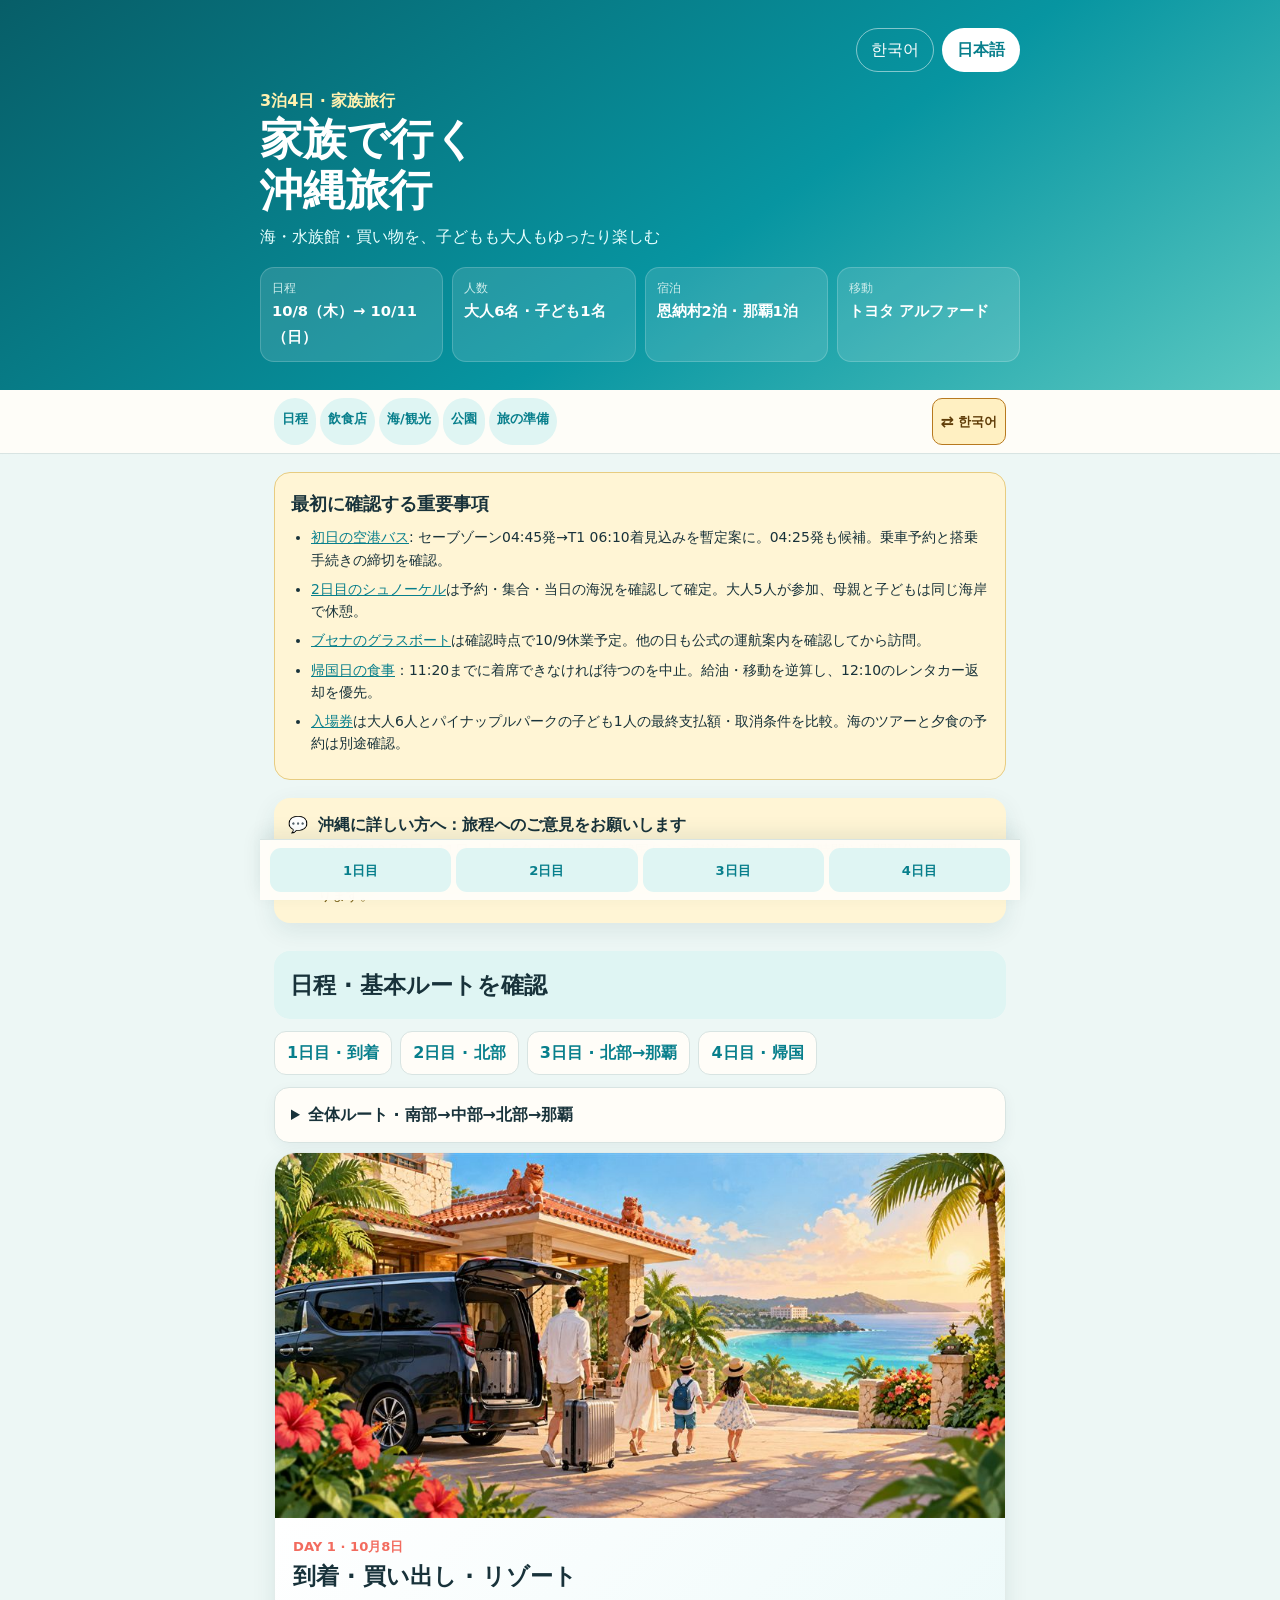
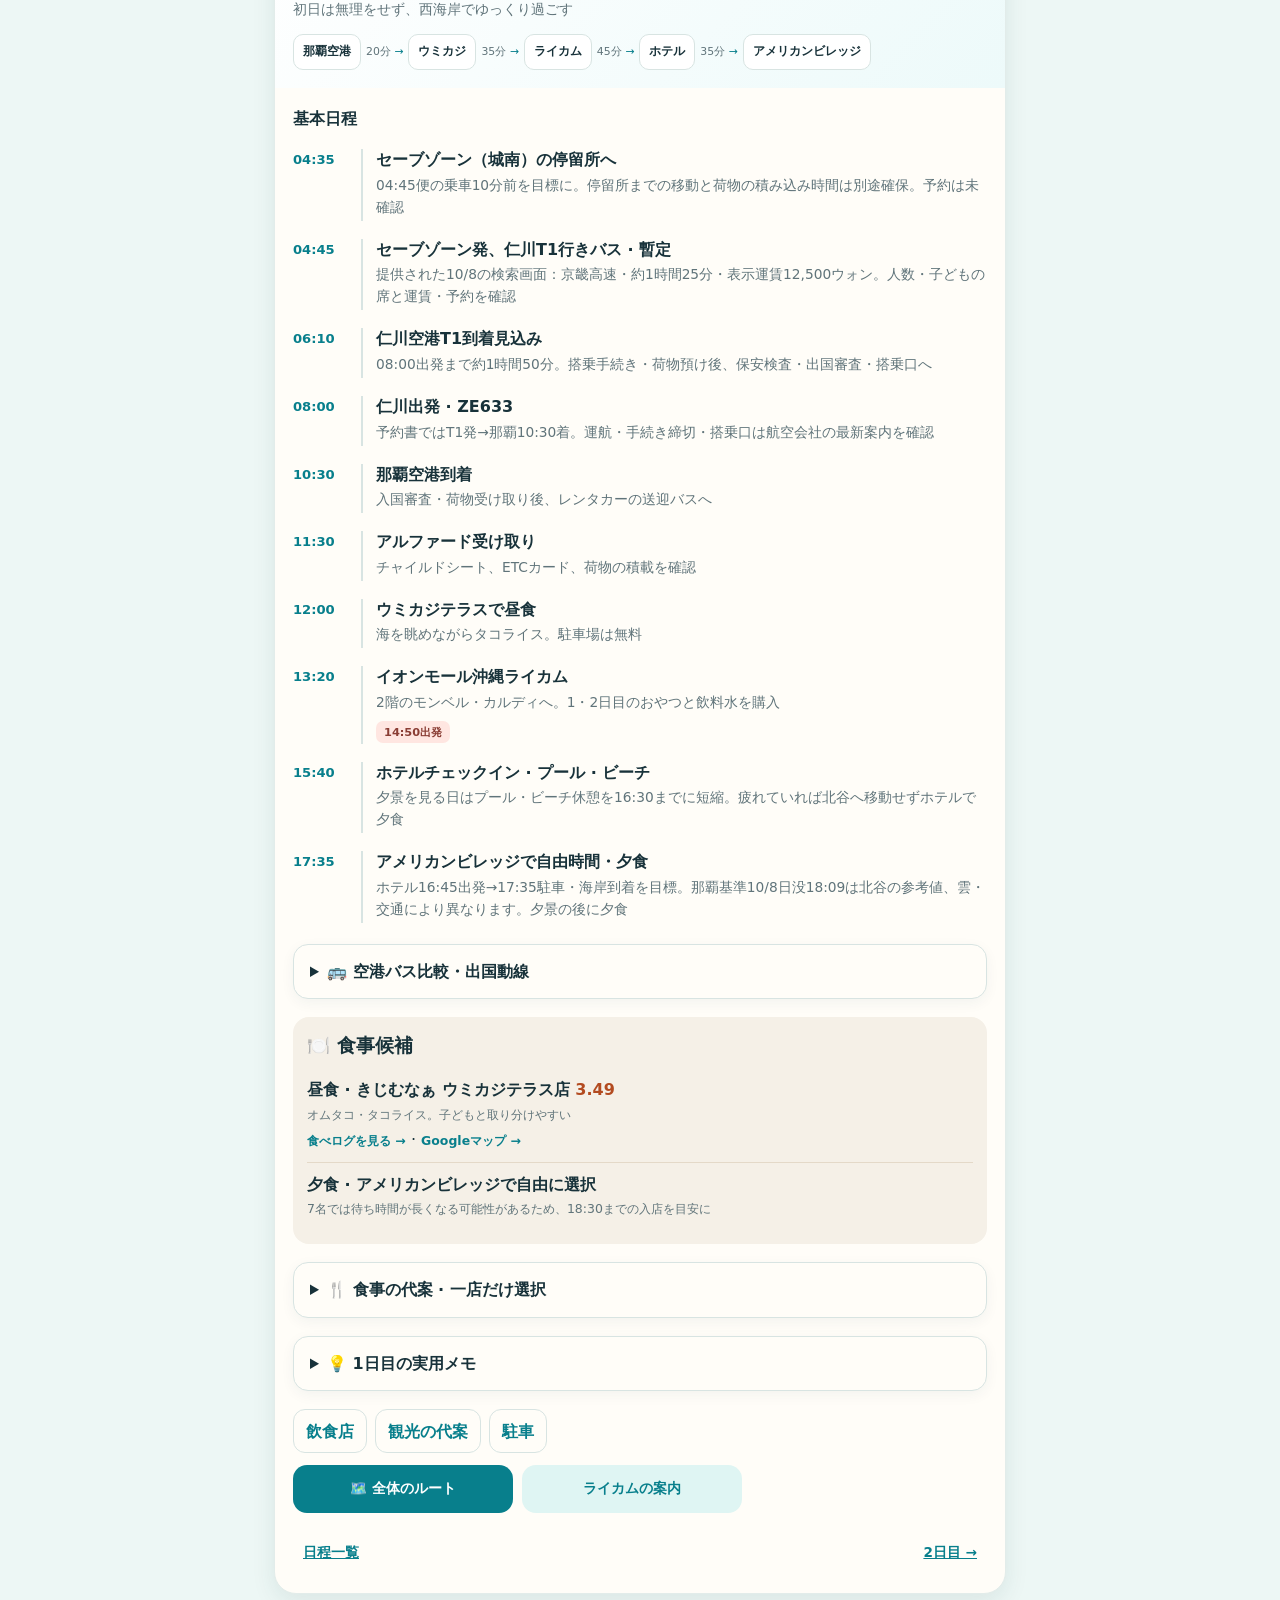
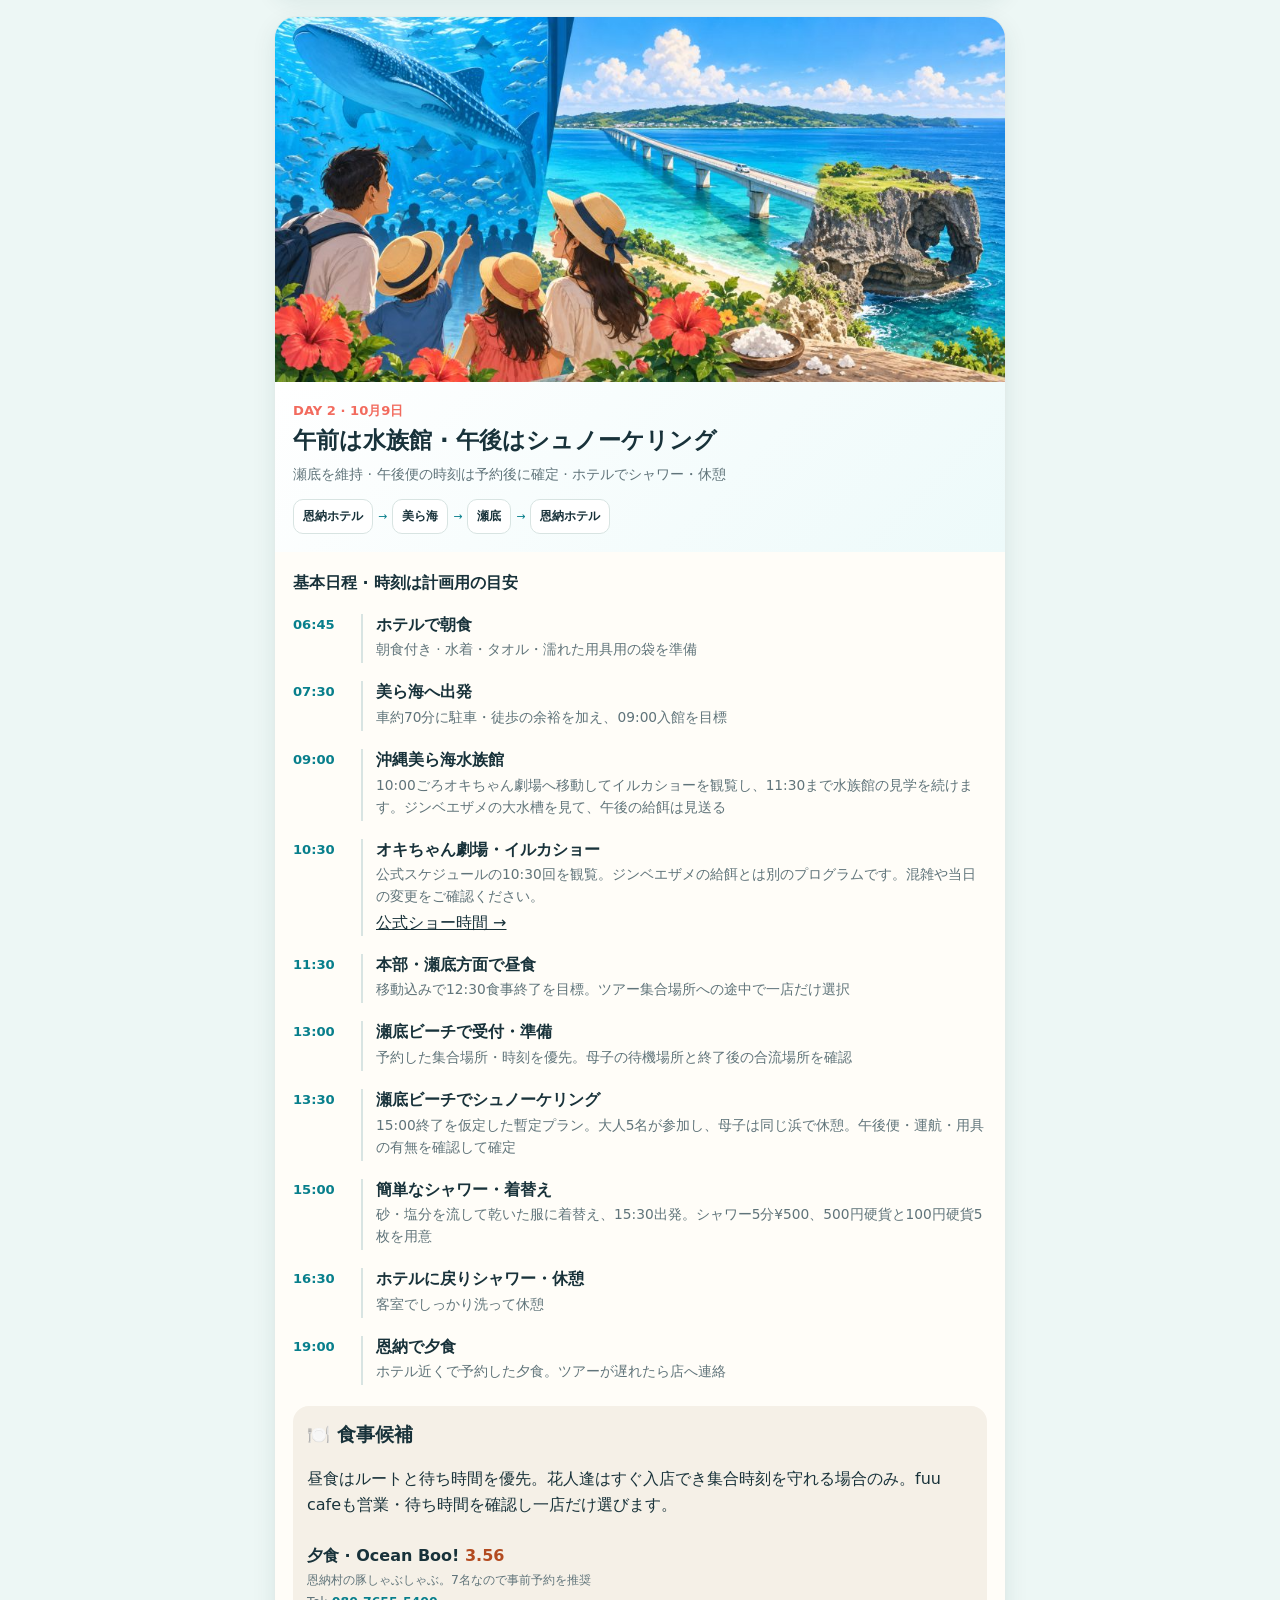
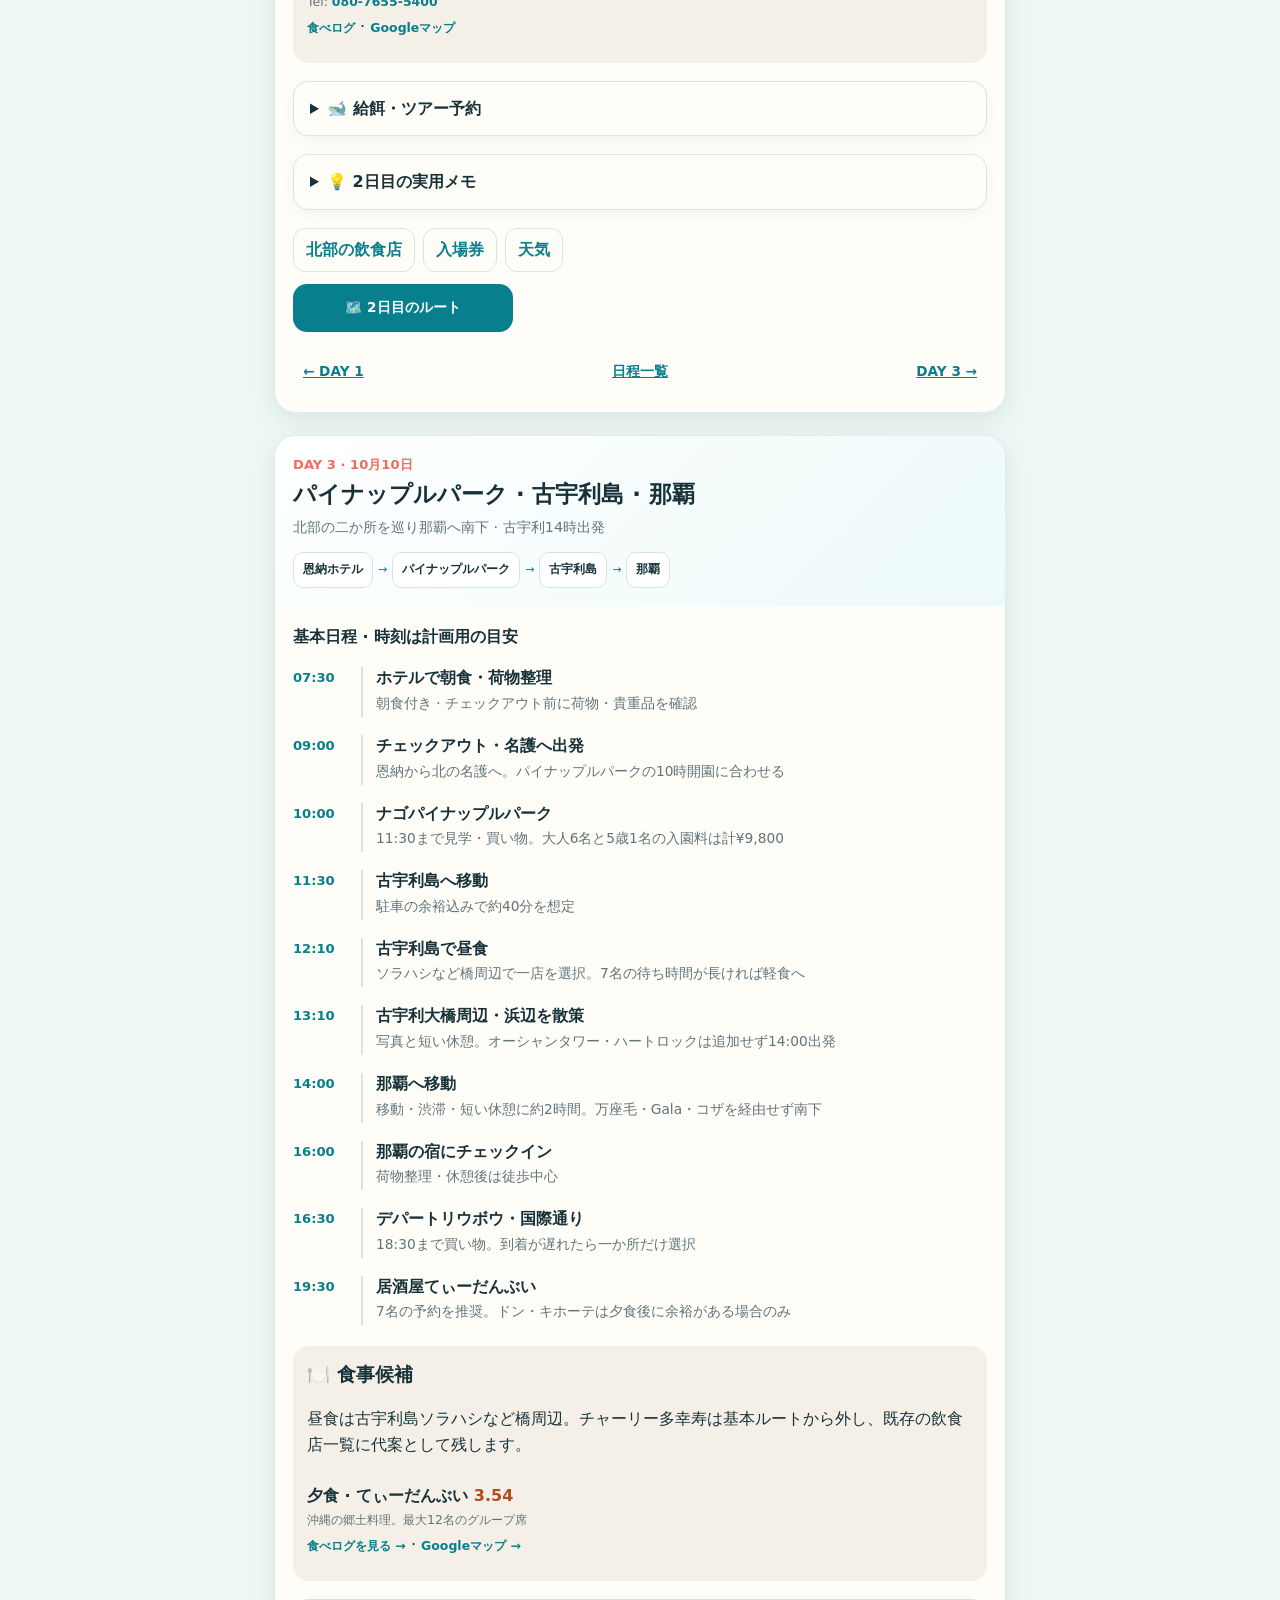
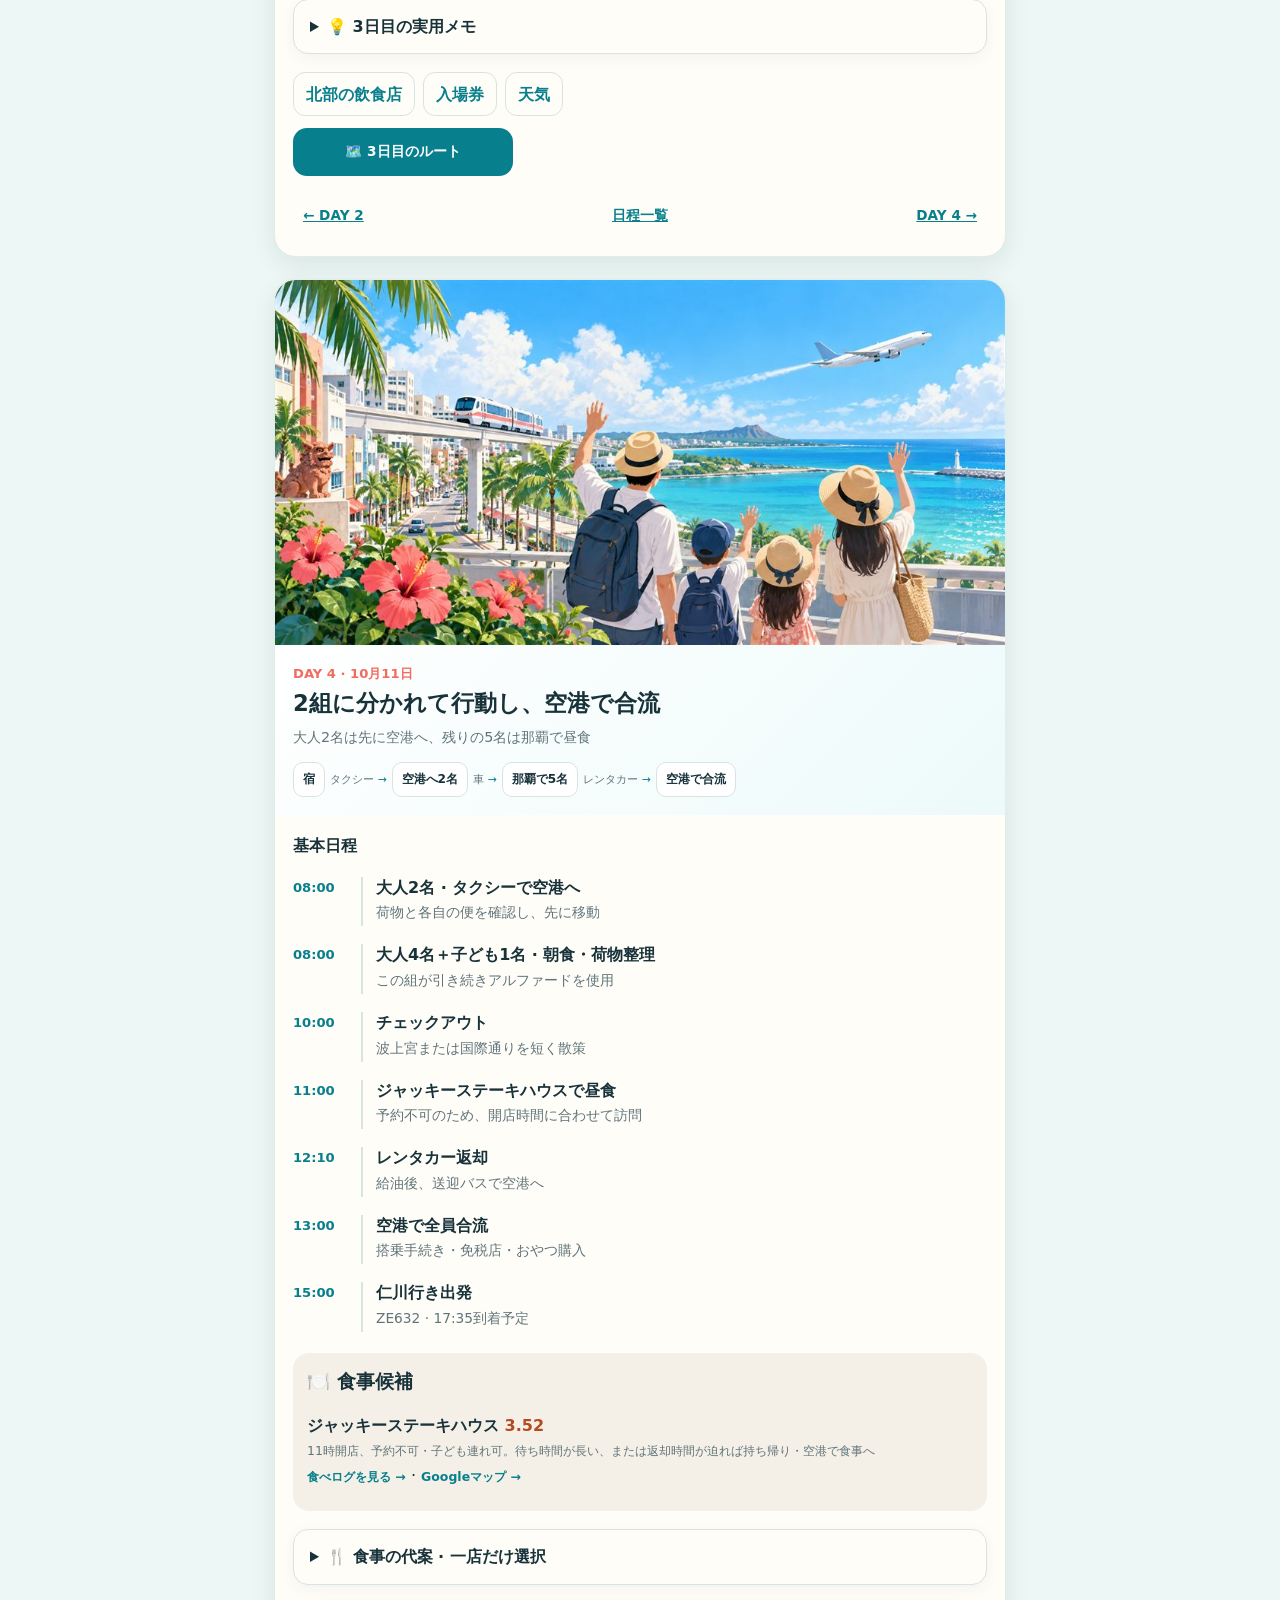
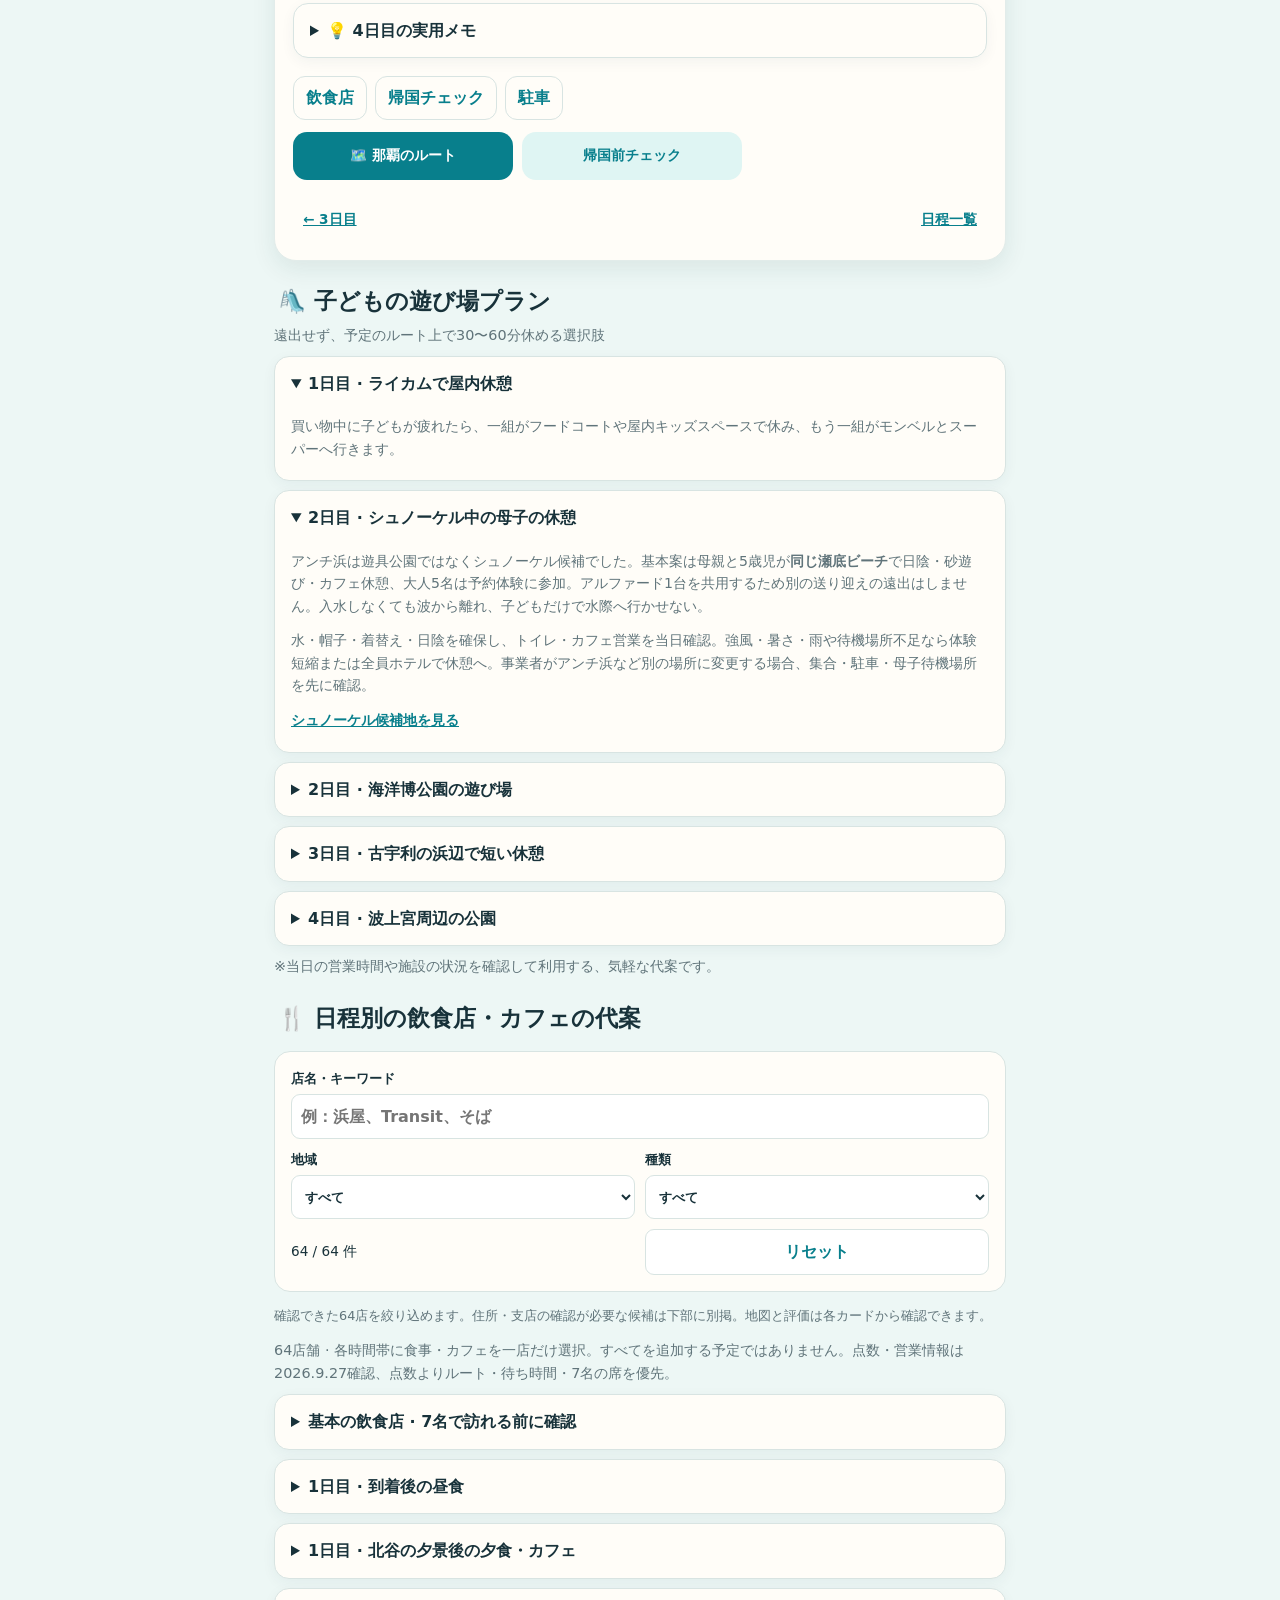
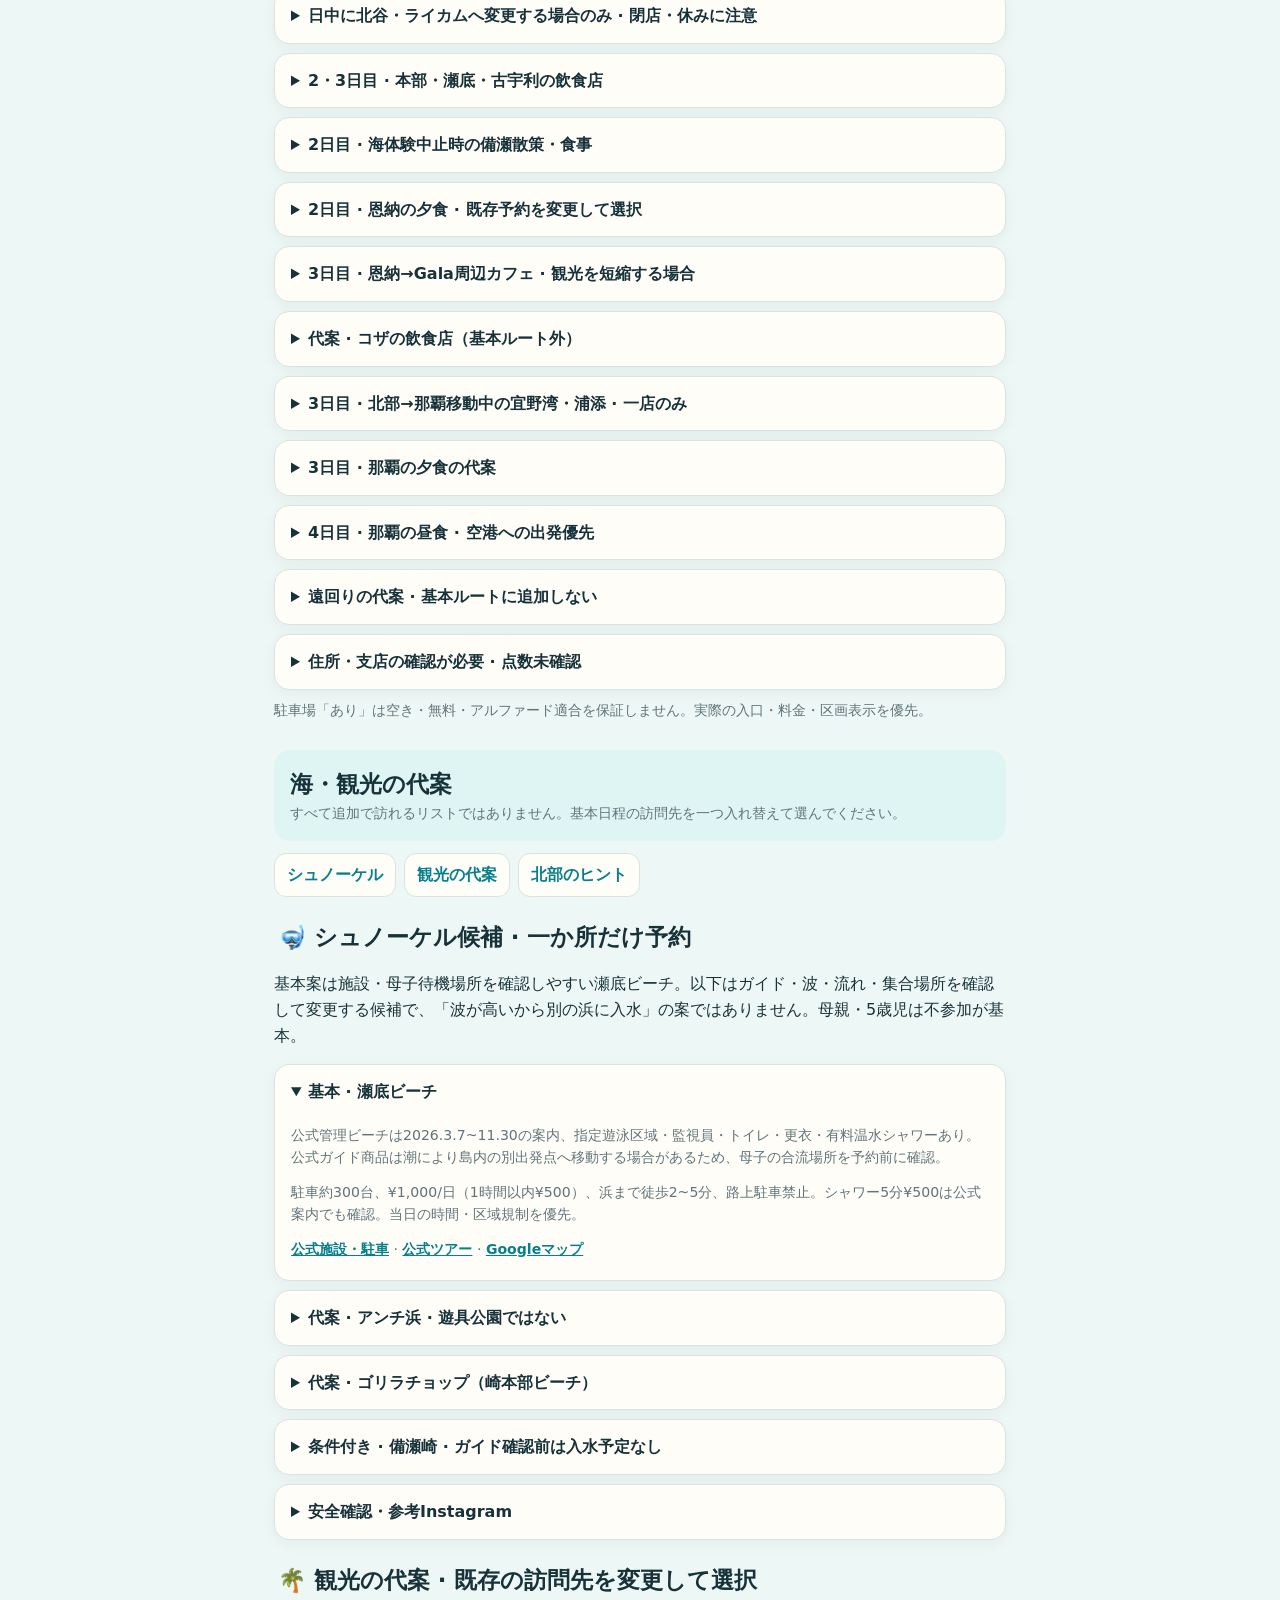
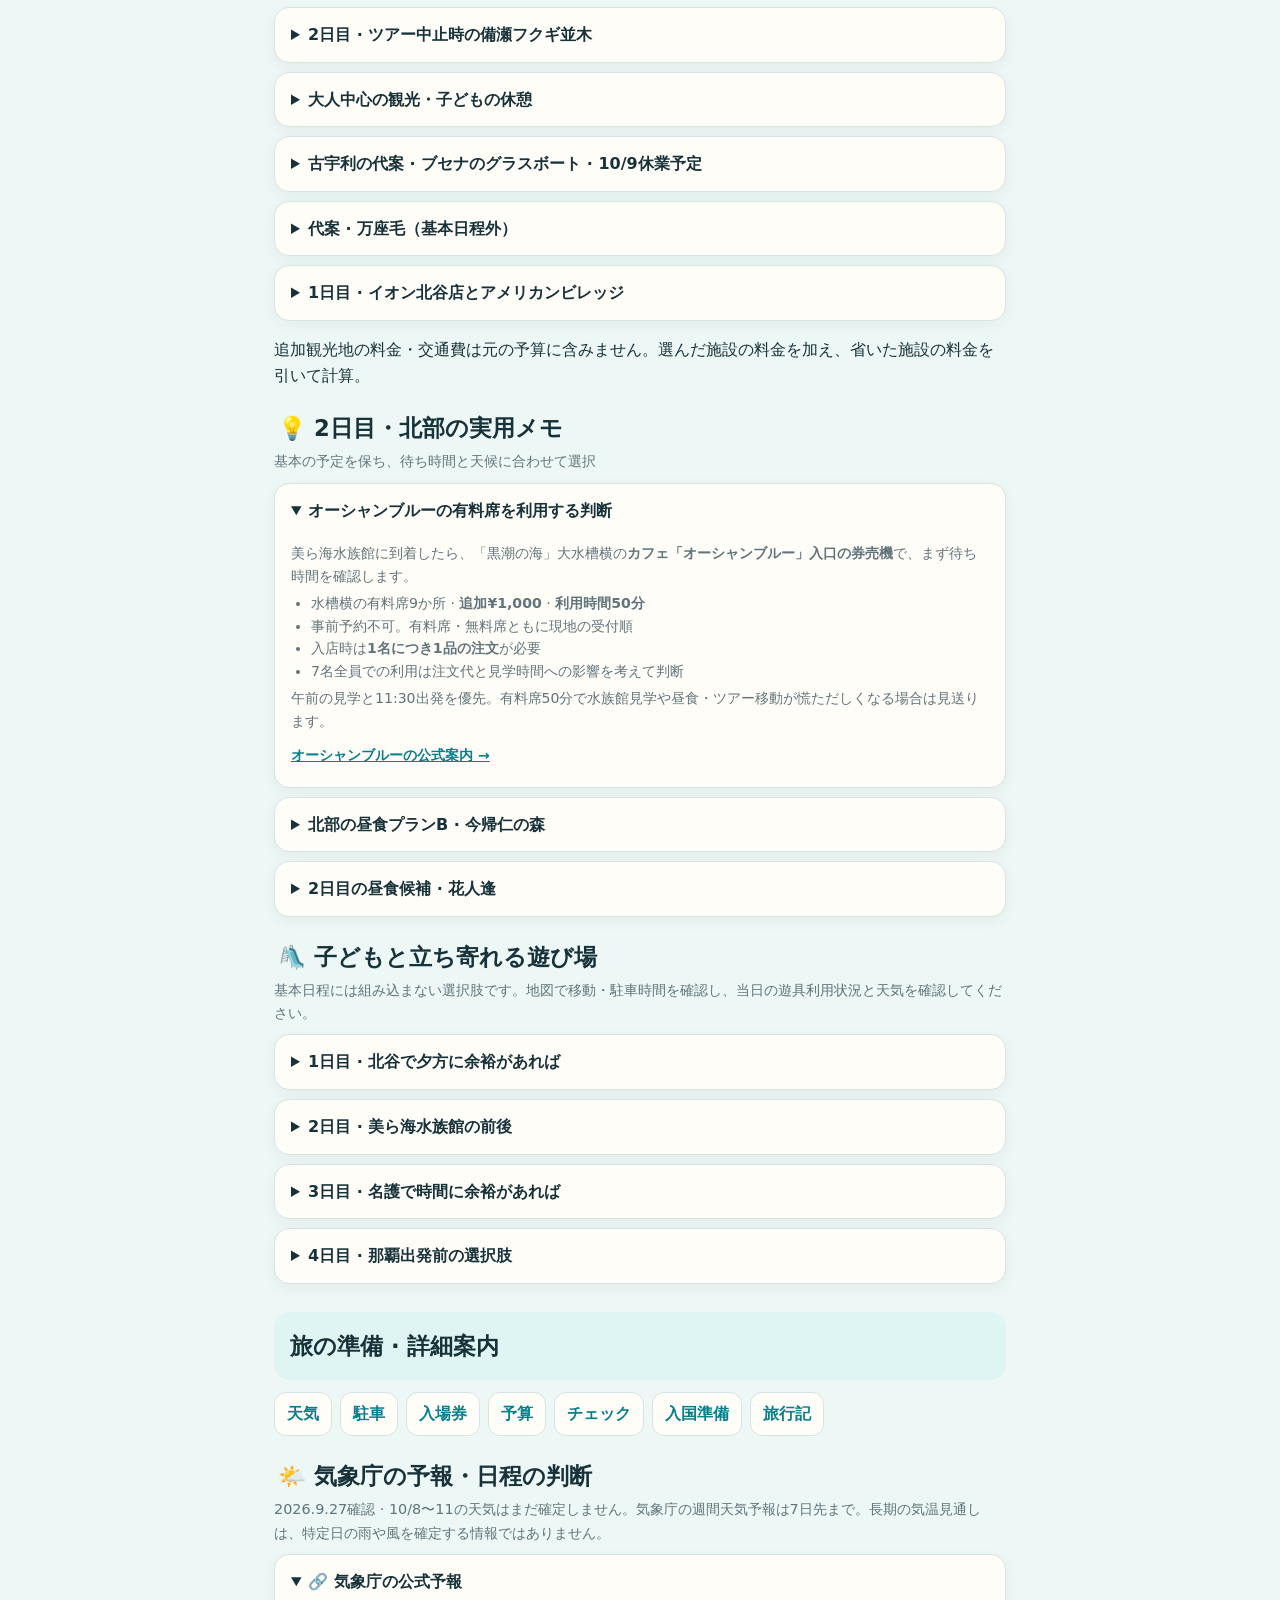
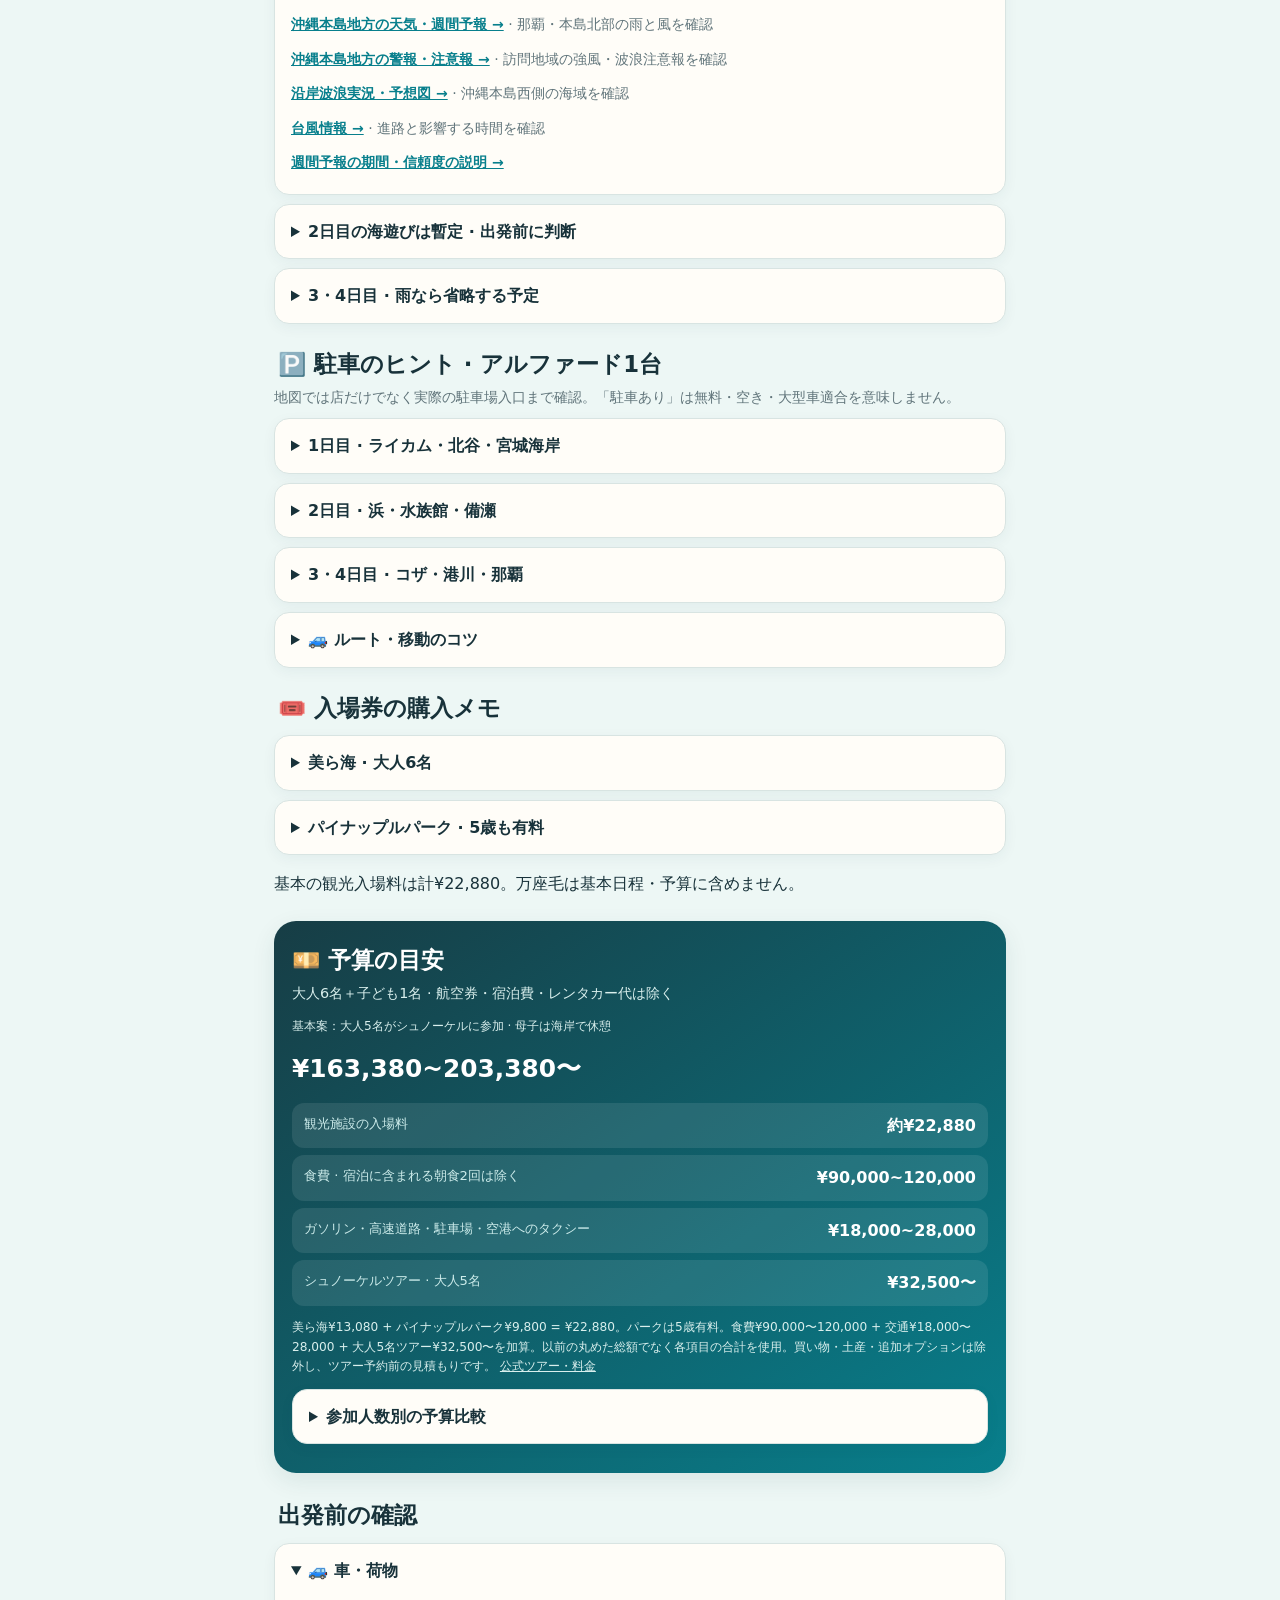
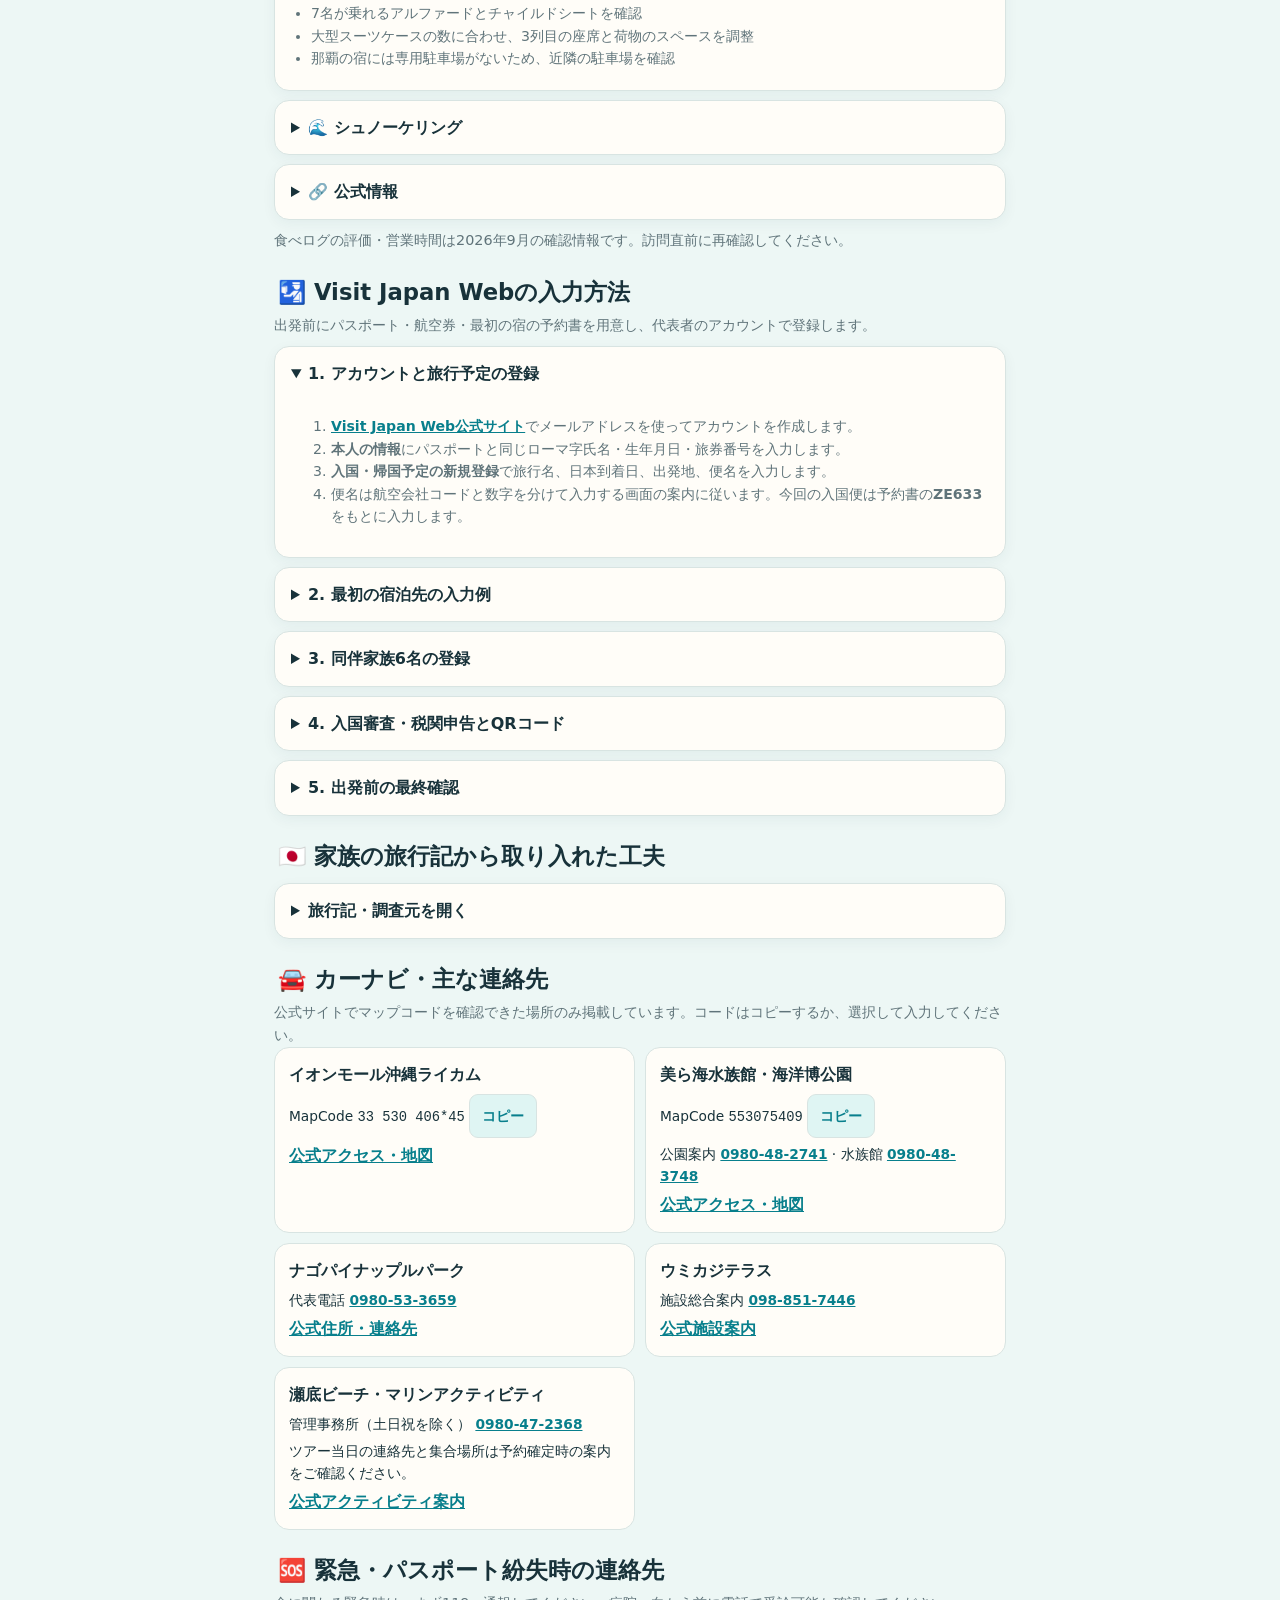
==== ja.html @ 3d1cc14b "feat: improve mobile Okinawa trip field guide" ====
<!doctype html>
<html lang="ja"><head><meta charset="utf-8"><meta name="viewport" content="width=device-width,initial-scale=1,viewport-fit=cover"><meta name="theme-color" content="#087f8c"><link rel="manifest" href="./site.webmanifest">
<title>家族で行く沖縄旅行</title>
<link rel="stylesheet" href="assets/trip.css"><link rel="alternate" hreflang="ko" href="./index.html"><link rel="alternate" hreflang="ja" href="./ja.html"></head><body>
<header class="hero"><div><nav class="language-switch" aria-label="表示言語"><a href="./index.html" lang="ko" hreflang="ko">한국어</a><a href="./ja.html" lang="ja" hreflang="ja" aria-current="page">日本語</a></nav><p class="eyebrow">3泊4日 · 家族旅行</p><h1>家族で行く<br>沖縄旅行</h1><p class="hero-copy">海・水族館・買い物を、子どもも大人もゆったり楽しむ</p><div class="facts"><div class="fact"><span>日程</span><strong>10/8（木）→ 10/11（日）</strong></div><div class="fact"><span>人数</span><strong>大人6名 · 子ども1名</strong></div><div class="fact"><span>宿泊</span><strong>恩納村2泊 · 那覇1泊</strong></div><div class="fact"><span>移動</span><strong>トヨタ アルファード</strong></div></div></div></header>
<nav class="day-nav" aria-label="メインメニュー"><a href="#itinerary">日程</a><a href="#food-options">飲食店</a><a href="#sea-options">海/観光</a><a href="#playgrounds">公園</a><a href="#travel-prep">旅の準備</a><a class="nav-language" href="./index.html" lang="ko" hreflang="ko" aria-label="韓国語に切り替え">한국어</a></nav><main><section class="key-checks" id="key-checks"><h2>最初に確認する重要事項</h2><ul><li><a href="#day1">初日の空港バス</a>: セーブゾーン04:45発→T1 06:10着見込みを暫定案に。04:25発も候補。乗車予約と搭乗手続きの締切を確認。</li><li><a href="#day2">2日目のシュノーケル</a>は予約・集合・当日の海況を確認して確定。大人5人が参加、母親と子どもは同じ海岸で休憩。</li><li><a href="#nearby-options">ブセナのグラスボート</a>は確認時点で10/9休業予定。他の日も公式の運航案内を確認してから訪問。</li><li><a href="#day4">帰国日の食事</a>：11:20までに着席できなければ待つのを中止。給油・移動を逆算し、12:10のレンタカー返却を優先。</li><li><a href="#ticket-tips">入場券</a>は大人6人とパイナップルパークの子ども1人の最終支払額・取消条件を比較。海のツアーと夕食の予約は別途確認。</li></ul></section><aside class="notice"><span>💬</span><div><b>沖縄に詳しい方へ：旅程へのご意見をお願いします</b><p>2026年10月8日〜11日、大人6名と5歳児1名の韓国からの家族旅行です。移動時間や時間配分に無理がないか、7名・子ども連れで利用しやすい飲食店か、見落としている点がないか、ご意見をいただけると助かります。</p></div></aside><div class="section-intro" id="itinerary"><h2>日程 · 基本ルートを確認</h2></div><nav class="jump-links" aria-label="関連する詳細案内"><a href="#day1">1日目 · 到着</a><a href="#day2">2日目 · 北部</a><a href="#day3">3日目 · 北部→那覇</a><a href="#day4">4日目 · 帰国</a></nav><details><summary>全体ルート · 南部→中部→北部→那覇</summary><div class="detail"><p>空港・ウミカジ（南部）→ライカム・北谷（中部）→恩納と北部観光→那覇の流れです。恩納も地域区分では北部に入ります。</p><p>1日目はホテルから北谷を往復し、2日目は美ら海・瀬底から恩納へ戻ります。3日目は名護・古宇利へ再び北上します。</p><p>恩納2泊と海の後の客室シャワー・休憩を優先したルートです。3日目は古宇利から万座毛・Gala・コザに寄らず那覇へ向かいます。移動時間は交通・駐車で変わります。</p></div></details><section class="day" id="day1"><img class="day-image" src="assets/day-1.jpg" alt="沖縄のリゾートに到着する家族旅行のイラスト" width="960" height="480" loading="lazy"><div class="day-head"><p class="day-kicker">DAY 1 · 10月8日</p><h2>到着 · 買い出し · リゾート</h2><p class="day-summary">初日は無理をせず、西海岸でゆっくり過ごす</p><div class="route"><span class="place">那覇空港</span><span class="drive">20分</span><span class="place">ウミカジ</span><span class="drive">35分</span><span class="place">ライカム</span><span class="drive">45分</span><span class="place">ホテル</span><span class="drive">35分</span><span class="place">アメリカンビレッジ</span></div></div><h3 class="timeline-heading">基本日程</h3><ol class="timeline"><li class="slot"><time class="time">04:35</time><div class="event"><strong>セーブゾーン（城南）の停留所へ</strong><p>04:45便の乗車10分前を目標に。停留所までの移動と荷物の積み込み時間は別途確保。予約は未確認</p></div></li><li class="slot"><time class="time">04:45</time><div class="event"><strong>セーブゾーン発、仁川T1行きバス · 暫定</strong><p>提供された10/8の検索画面：京畿高速・約1時間25分・表示運賃12,500ウォン。人数・子どもの席と運賃・予約を確認</p></div></li><li class="slot"><time class="time">06:10</time><div class="event"><strong>仁川空港T1到着見込み</strong><p>08:00出発まで約1時間50分。搭乗手続き・荷物預け後、保安検査・出国審査・搭乗口へ</p></div></li><li class="slot"><time class="time">08:00</time><div class="event"><strong>仁川出発 · ZE633</strong><p>予約書ではT1発→那覇10:30着。運航・手続き締切・搭乗口は航空会社の最新案内を確認</p></div></li>
<li class="slot"><time class="time">10:30</time><div class="event"><strong>那覇空港到着</strong><p>入国審査・荷物受け取り後、レンタカーの送迎バスへ</p></div></li><li class="slot"><time class="time">11:30</time><div class="event"><strong>アルファード受け取り</strong><p>チャイルドシート、ETCカード、荷物の積載を確認</p></div></li><li class="slot"><time class="time">12:00</time><div class="event"><strong>ウミカジテラスで昼食</strong><p>海を眺めながらタコライス。駐車場は無料</p></div></li><li class="slot"><time class="time">13:20</time><div class="event"><strong>イオンモール沖縄ライカム</strong><p>2階のモンベル・カルディへ。1・2日目のおやつと飲料水を購入</p><span class="tag">14:50出発</span></div></li><li class="slot"><time class="time">15:40</time><div class="event"><strong>ホテルチェックイン · プール · ビーチ</strong><p>夕景を見る日はプール・ビーチ休憩を16:30までに短縮。疲れていれば北谷へ移動せずホテルで夕食</p></div></li><li class="slot"><time class="time">17:35</time><div class="event"><strong>アメリカンビレッジで自由時間・夕食</strong><p>ホテル16:45出発→17:35駐車・海岸到着を目標。那覇基準10/8日没18:09は北谷の参考値、雲・交通により異なります。夕景の後に夕食</p></div></li></ol>
<details><summary>🚌 空港バス比較・出国動線</summary><div class="detail"><p><b>暫定：セーブゾーン04:45発 → T1 06:10着見込み</b>（検索画面の表示運賃12,500ウォン）。停留所までの移動は別途必要です。</p><p>早い便はセーブゾーン04:25発 → 05:50着見込み、同じく12,500ウォン。フォレスティア西門05:10発 → 06:40着見込みは11,900ウォンです。</p><p>検索時点の時刻・運賃で、予約完了は未確認。航空会社の搭乗手続き締切も確認してください。国内バス代は円建ての旅行予算に含みません。</p></div></details><div class="food"><h3>🍽️ 食事候補</h3><div class="pick"><strong>昼食 · きじむなぁ ウミカジテラス店 <span class="score">3.49</span></strong><p>オムタコ・タコライス。子どもと取り分けやすい</p><a href="https://tabelog.com/okinawa/A4701/A470103/47016227/" target="_blank" rel="noopener">食べログを見る →</a> · <a href="https://www.google.com/maps/search/?api=1&amp;query=%E3%81%8D%E3%81%98%E3%82%80%E3%81%AA%E3%81%81%20%E3%82%A6%E3%83%9F%E3%82%AB%E3%82%B8%E3%83%86%E3%83%A9%E3%82%B9%E5%BA%97%20%E6%B2%96%E7%B8%84%E7%9C%8C%20%E8%B1%8A%E8%A6%8B%E5%9F%8E%E5%B8%82%E7%80%AC%E9%95%B7174-6%20%E3%82%A6%E3%83%9F%E3%82%AB%E3%82%B8%E3%83%86%E3%83%A9%E3%82%B9" target="_blank" rel="noopener">Googleマップ →</a></div><div class="pick"><strong>夕食 · アメリカンビレッジで自由に選択</strong><p>7名では待ち時間が長くなる可能性があるため、18:30までの入店を目安に</p></div></div><details><summary>🍴 食事の代案 · 一店だけ選択</summary><div class="detail"><p>夕景後の夕食はHAN’S・とんかつ太郎・KISEKI・MEXICOから一店、コーヒーはジバゴローステリーかサンフランシスコから一店だけ。Transitは宮城海岸へ場所を替える場合。浜屋・King Sideは日中営業のため夕景後には入れません。</p><p><a href="#food-d1evening">点数・Googleマップ・駐車の詳細 →</a></p></div></details><details><summary>💡 1日目の実用メモ</summary><div class="detail"><ul><li>ウミカジテラスでは島内の無料駐車場を利用し、各店の営業時間を入店前に確認します。</li><li>ライカムの駐車場は無料。<b>モンベルは2階</b>です。カルディも2階。スーパーの階は館内案内で確認し、手分けすると効率的です。</li><li>リザン到着時はロビーで家族と荷物を先に降ろしてから駐車し、駐車券は連泊中保管します。</li><li>アメリカンビレッジでは美浜公共駐車場（無料）を候補に、満車ならフィッシャリーナ公共駐車場（2時間無料・1日最大¥400の案内）を確認。区画表示を優先し、外部観光だけにモール駐車場を使わない。</li><li>夕景を見るならホテル16:45出発・海岸17:35到着を目標に駐車の余裕を確保。10/8日没18:09は那覇基準の参考で北谷・天候により異なります。 <a href="https://eco.mtk.nao.ac.jp/koyomi/dni/2026/s4810.html" target="_blank" rel="noopener">国立天文台の日没表</a></li><li><a href="https://map.kaldi.co.jp/kaldi/detailMap?%3Baccmd=0&amp;account=kaldi&amp;adr=47&amp;bid=379&amp;pgret=2" target="_blank" rel="noopener">カルディライカム店公式案内 · 2階</a></li></ul><p><a href="https://blog.naver.com/barond1231/224398605699" target="_blank" rel="noopener">韓国語の個人旅行記 · ウミカジ 2026.9.2 →</a> · <a href="https://blog.naver.com/alstjsdl0831/224384374365" target="_blank" rel="noopener">ライカム 2026.8.20 →</a> · <a href="https://blog.naver.com/joyandjenny/224422004364" target="_blank" rel="noopener">駐車場 2026.9.24 →</a></p></div></details><nav class="jump-links day-links" aria-label="関連する詳細案内"><a href="#food-d1evening">飲食店</a><a href="#nearby-options">観光の代案</a><a href="#parking-tips">駐車</a></nav><div class="actions"><a class="action" href="https://www.google.com/maps/dir/?api=1&origin=Naha+Airport&destination=Rizzan+Sea-Park+Hotel+Tancha+Bay&waypoints=Umikaji+Terrace%7CAEON+MALL+Okinawa+Rycom%7CRizzan+Sea-Park+Hotel+Tancha+Bay%7CAmerican+Village+Okinawa&travelmode=driving" target="_blank" rel="noopener">🗺️ 全体のルート</a><a class="action secondary" href="https://okinawarycom.aeonmall.jp/" target="_blank" rel="noopener">ライカムの案内</a></div><nav class="day-pager" aria-label="日付の移動"><a href="#itinerary">日程一覧</a><a href="#day2">2日目 →</a></nav></section><section class="day" id="day2"><img class="day-image" src="assets/day-2-v2.jpg" alt="沖縄の海と水族館の旅行イメージ" width="960" height="480" loading="lazy"><div class="day-head"><p class="day-kicker">DAY 2 · 10月9日</p><h2>午前は水族館 · 午後はシュノーケリング</h2><p class="day-summary">瀬底を維持 · 午後便の時刻は予約後に確定 · ホテルでシャワー・休憩</p><div class="route"><span class="place">恩納ホテル</span><span class="drive"></span><span class="place">美ら海</span><span class="drive"></span><span class="place">瀬底</span><span class="drive"></span><span class="place">恩納ホテル</span></div></div><h3 class="timeline-heading">基本日程 · 時刻は計画用の目安</h3><ol class="timeline"><li class="slot"><time class="time">06:45</time><div class="event"><strong>ホテルで朝食</strong><p>朝食付き · 水着・タオル・濡れた用具用の袋を準備</p></div></li><li class="slot"><time class="time">07:30</time><div class="event"><strong>美ら海へ出発</strong><p>車約70分に駐車・徒歩の余裕を加え、09:00入館を目標</p></div></li><li class="slot"><time class="time">09:00</time><div class="event"><strong>沖縄美ら海水族館</strong><p>10:00ごろオキちゃん劇場へ移動してイルカショーを観覧し、11:30まで水族館の見学を続けます。ジンベエザメの大水槽を見て、午後の給餌は見送る</p></div></li><li class="slot"><time class="time">10:30</time><div class="event"><strong>オキちゃん劇場・イルカショー</strong><p>公式スケジュールの10:30回を観覧。ジンベエザメの給餌とは別のプログラムです。混雑や当日の変更をご確認ください。</p><a href="https://oki-park.jp/kaiyohaku/inst/77/129" target="_blank" rel="noopener">公式ショー時間 →</a></div></li><li class="slot"><time class="time">11:30</time><div class="event"><strong>本部・瀬底方面で昼食</strong><p>移動込みで12:30食事終了を目標。ツアー集合場所への途中で一店だけ選択</p></div></li><li class="slot"><time class="time">13:00</time><div class="event"><strong>瀬底ビーチで受付・準備</strong><p>予約した集合場所・時刻を優先。母子の待機場所と終了後の合流場所を確認</p></div></li><li class="slot"><time class="time">13:30</time><div class="event"><strong>瀬底ビーチでシュノーケリング</strong><p>15:00終了を仮定した暫定プラン。大人5名が参加し、母子は同じ浜で休憩。午後便・運航・用具の有無を確認して確定</p></div></li><li class="slot"><time class="time">15:00</time><div class="event"><strong>簡単なシャワー・着替え</strong><p>砂・塩分を流して乾いた服に着替え、15:30出発。シャワー5分¥500、500円硬貨と100円硬貨5枚を用意</p></div></li><li class="slot"><time class="time">16:30</time><div class="event"><strong>ホテルに戻りシャワー・休憩</strong><p>客室でしっかり洗って休憩</p></div></li><li class="slot"><time class="time">19:00</time><div class="event"><strong>恩納で夕食</strong><p>ホテル近くで予約した夕食。ツアーが遅れたら店へ連絡</p></div></li></ol><div class="food"><h3>🍽️ 食事候補</h3><p>昼食はルートと待ち時間を優先。花人逢はすぐ入店でき集合時刻を守れる場合のみ。fuu cafeも営業・待ち時間を確認し一店だけ選びます。</p><div class="pick"><strong>夕食 · Ocean Boo! <span class="score">3.56</span></strong><p>恩納村の豚しゃぶしゃぶ。7名なので事前予約を推奨</p><p>Tel: <a href="tel:+818076555400">080-7655-5400</a></p><a href="https://tabelog.com/okinawa/A4703/A470303/47026142/" target="_blank" rel="noopener">食べログ</a> · <a href="https://www.google.com/maps/search/?api=1&amp;query=%E3%81%82%E3%81%90%E3%83%BC%E8%B1%9A%E3%81%97%E3%82%83%E3%81%B6%E3%81%97%E3%82%83%E3%81%B6%E5%B0%82%E9%96%80%E5%BA%97%E3%82%AA%E3%83%BC%E3%82%B7%E3%83%A3%E3%83%B3Boo%EF%BC%81%20%E6%81%A9%E7%B4%8D%E6%9D%91%E5%BA%97%20%E6%B2%96%E7%B8%84%E7%9C%8C%20%E6%81%A9%E7%B4%8D%E6%9D%91%E5%89%8D%E5%85%BC%E4%B9%8580%202F" target="_blank" rel="noopener">Googleマップ</a></div></div><details><summary>🐋 給餌・ツアー予約</summary><div class="detail"><p><b>午前：</b>ジンベエザメのいる大水槽を見学します。09:30の給餌はマンタです。</p><p><b>午後：</b>大水槽の給餌は15:00・17:00。瀬底の体験と重なるため、基本日程では見送り。</p><p><b>予約前：</b>ツアーの開始・終了・集合場所、母子の待機場所と合流方法を確認します。給餌は当日変更されることがあります。</p><a href="https://churaumi.okinawa/program/aquarium/kuroshio/" target="_blank" rel="noopener">公式給餌時間</a> · <a href="https://www.sesokobeach.jp/activity/" target="_blank" rel="noopener">公式ツアー</a></div></details><details><summary>💡 2日目の実用メモ</summary><div class="detail"><p>美ら海P6·P7の駐車・徒歩に余裕を取り11:30出発。昼食待ちでツアーに遅れないようテイクアウトも検討。高波や施設休業時は海体験を中止し、水族館の見学を延ばすかホテルで休みます。</p><p>公式案内・個人旅行記: <a href="https://blog.naver.com/anne230/224419029221" target="_blank" rel="noopener">세소코 / 瀬底</a> · <a href="https://blog.naver.com/choihj0228/224406523657" target="_blank" rel="noopener">츄라우미 / 美ら海</a> · <a href="https://blog.naver.com/hcolory/224393429461" target="_blank" rel="noopener">입장 / 入場</a> · <a href="https://blog.naver.com/jjjjj5698/224370403322" target="_blank" rel="noopener">세소코 참고 / 瀬底参考</a></p></div></details><nav class="jump-links day-links"><a href="#food-d2north">北部の飲食店</a><a href="#ticket-tips">入場券</a><a href="#weather">天気</a></nav><div class="actions"><a class="action" href="https://www.google.com/maps/dir/?api=1&amp;origin=Rizzan+Sea-Park+Hotel+Tancha+Bay&amp;destination=Rizzan+Sea-Park+Hotel+Tancha+Bay&amp;waypoints=Okinawa+Churaumi+Aquarium%7CSesoko+Beach&amp;travelmode=driving" target="_blank" rel="noopener">🗺️ 2日目のルート</a></div><nav class="day-pager"><a href="#day1">← DAY 1</a><a href="#itinerary">日程一覧</a><a href="#day3">DAY 3 →</a></nav></section><section class="day" id="day3"><div class="day-head"><p class="day-kicker">DAY 3 · 10月10日</p><h2>パイナップルパーク · 古宇利島 · 那覇</h2><p class="day-summary">北部の二か所を巡り那覇へ南下 · 古宇利14時出発</p><div class="route"><span class="place">恩納ホテル</span><span class="drive"></span><span class="place">パイナップルパーク</span><span class="drive"></span><span class="place">古宇利島</span><span class="drive"></span><span class="place">那覇</span></div></div><h3 class="timeline-heading">基本日程 · 時刻は計画用の目安</h3><ol class="timeline"><li class="slot"><time class="time">07:30</time><div class="event"><strong>ホテルで朝食・荷物整理</strong><p>朝食付き · チェックアウト前に荷物・貴重品を確認</p></div></li><li class="slot"><time class="time">09:00</time><div class="event"><strong>チェックアウト・名護へ出発</strong><p>恩納から北の名護へ。パイナップルパークの10時開園に合わせる</p></div></li><li class="slot"><time class="time">10:00</time><div class="event"><strong>ナゴパイナップルパーク</strong><p>11:30まで見学・買い物。大人6名と5歳1名の入園料は計¥9,800</p></div></li><li class="slot"><time class="time">11:30</time><div class="event"><strong>古宇利島へ移動</strong><p>駐車の余裕込みで約40分を想定</p></div></li><li class="slot"><time class="time">12:10</time><div class="event"><strong>古宇利島で昼食</strong><p>ソラハシなど橋周辺で一店を選択。7名の待ち時間が長ければ軽食へ</p></div></li><li class="slot"><time class="time">13:10</time><div class="event"><strong>古宇利大橋周辺・浜辺を散策</strong><p>写真と短い休憩。オーシャンタワー・ハートロックは追加せず14:00出発</p></div></li><li class="slot"><time class="time">14:00</time><div class="event"><strong>那覇へ移動</strong><p>移動・渋滞・短い休憩に約2時間。万座毛・Gala・コザを経由せず南下</p></div></li><li class="slot"><time class="time">16:00</time><div class="event"><strong>那覇の宿にチェックイン</strong><p>荷物整理・休憩後は徒歩中心</p></div></li><li class="slot"><time class="time">16:30</time><div class="event"><strong>デパートリウボウ・国際通り</strong><p>18:30まで買い物。到着が遅れたら一か所だけ選択</p></div></li><li class="slot"><time class="time">19:30</time><div class="event"><strong>居酒屋てぃーだんぶい</strong><p>7名の予約を推奨。ドン・キホーテは夕食後に余裕がある場合のみ</p></div></li></ol><div class="food"><h3>🍽️ 食事候補</h3><p>昼食は古宇利島ソラハシなど橋周辺。チャーリー多幸寿は基本ルートから外し、既存の飲食店一覧に代案として残します。</p><div class="pick"><strong>夕食 · てぃーだんぶい <span class="score">3.54</span></strong><p>沖縄の郷土料理。最大12名のグループ席</p><a href="https://tabelog.com/en/okinawa/A4701/A470101/47001102/" target="_blank" rel="noopener">食べログを見る →</a> · <a href="https://www.google.com/maps/search/?api=1&amp;query=%E5%B1%85%E9%85%92%E5%B1%8B%20%E3%81%A6%E3%81%83%E3%83%BC%E3%81%A0%E3%82%93%E3%81%B6%E3%81%84%20%E9%82%A3%E8%A6%87%E5%9B%BD%E9%9A%9B%E9%80%9A%E3%82%8A%E5%BA%97%20%E6%B2%96%E7%B8%84%E7%9C%8C%20%E9%82%A3%E8%A6%87%E5%B8%82%E7%89%A7%E5%BF%972-23-20%201F" target="_blank" rel="noopener">Googleマップ →</a></div></div><details><summary>💡 3日目の実用メモ</summary><div class="detail"><p>パイナップルパーク10:00〜18:00（最終入園17:30）、駐車無料。古宇利14:00出発を守り、雨・強風なら省略して那覇へ。ドンキ免税カウンターは4階との旅行記を参考に現地案内と旅券原本を確認。子どもは同じ浜で保護者と休み、別の遠出はしません。</p><p>公式案内・個人旅行記: <a href="https://www.nagopine.com/access.html" target="_blank" rel="noopener">公式営業・料金</a> · <a href="https://www.kourijima.info/access/" target="_blank" rel="noopener">古宇利アクセス</a> · <a href="https://blog.naver.com/ejsj1004/224382501115" target="_blank" rel="noopener">돈키호테 / ドンキ</a></p></div></details><nav class="jump-links day-links"><a href="#food-d2north">北部の飲食店</a><a href="#ticket-tips">入場券</a><a href="#weather">天気</a></nav><div class="actions"><a class="action" href="https://www.google.com/maps/dir/?api=1&amp;origin=Rizzan+Sea-Park+Hotel+Tancha+Bay&amp;destination=Hotel+Tomas+Asahibashi+Station&amp;waypoints=Nago+Pineapple+Park%7CKouri+Beach&amp;travelmode=driving" target="_blank" rel="noopener">🗺️ 3日目のルート</a></div><nav class="day-pager"><a href="#day2">← DAY 2</a><a href="#itinerary">日程一覧</a><a href="#day4">DAY 4 →</a></nav></section><section class="day" id="day4"><img class="day-image" src="assets/day-4.jpg" alt="那覇市内と帰国便を描いた旅行イラスト" width="960" height="480" loading="lazy"><div class="day-head"><p class="day-kicker">DAY 4 · 10月11日</p><h2>2組に分かれて行動し、空港で合流</h2><p class="day-summary">大人2名は先に空港へ、残りの5名は那覇で昼食</p><div class="route"><span class="place">宿</span><span class="drive">タクシー</span><span class="place">空港へ2名</span><span class="drive">車</span><span class="place">那覇で5名</span><span class="drive">レンタカー</span><span class="place">空港で合流</span></div></div><h3 class="timeline-heading">基本日程</h3><ol class="timeline">
<li class="slot"><time class="time">08:00</time><div class="event"><strong>大人2名 · タクシーで空港へ</strong><p>荷物と各自の便を確認し、先に移動</p></div></li><li class="slot"><time class="time">08:00</time><div class="event"><strong>大人4名＋子ども1名 · 朝食・荷物整理</strong><p>この組が引き続きアルファードを使用</p></div></li><li class="slot"><time class="time">10:00</time><div class="event"><strong>チェックアウト</strong><p>波上宮または国際通りを短く散策</p></div></li><li class="slot"><time class="time">11:00</time><div class="event"><strong>ジャッキーステーキハウスで昼食</strong><p>予約不可のため、開店時間に合わせて訪問</p></div></li><li class="slot"><time class="time">12:10</time><div class="event"><strong>レンタカー返却</strong><p>給油後、送迎バスで空港へ</p></div></li><li class="slot"><time class="time">13:00</time><div class="event"><strong>空港で全員合流</strong><p>搭乗手続き・免税店・おやつ購入</p></div></li><li class="slot"><time class="time">15:00</time><div class="event"><strong>仁川行き出発</strong><p>ZE632 · 17:35到着予定</p></div></li></ol>
<div class="food"><h3>🍽️ 食事候補</h3><div class="pick"><strong>ジャッキーステーキハウス <span class="score">3.52</span></strong><p>11時開店、予約不可・子ども連れ可。待ち時間が長い、または返却時間が迫れば持ち帰り・空港で食事へ</p><a href="https://tabelog.com/en/okinawa/A4701/A470101/47000054/" target="_blank" rel="noopener">食べログを見る →</a> · <a href="https://www.google.com/maps/search/?api=1&amp;query=%E3%82%B8%E3%83%A3%E3%83%83%E3%82%AD%E3%83%BC%20%E3%82%B9%E3%83%86%E3%83%BC%E3%82%AD%E3%83%8F%E3%82%A6%E3%82%B9%20%E6%B2%96%E7%B8%84%E7%9C%8C%20%E9%82%A3%E8%A6%87%E5%B8%82%E8%A5%BF1-7-3" target="_blank" rel="noopener">Googleマップ →</a></div></div><details><summary>🍴 食事の代案 · 一店だけ選択</summary><div class="detail"><p>ジャッキーが混むならさかな大統漁を事前選択、または近場の持ち帰りへ。11:20までの着席可否で待ち時間の打切りを判断。返却場所までの実際の移動・給油時間から12:10返却に間に合う出発期限を逆算し、遅れたら別の人気店へ移動せず持ち帰り・空港での食事に切替。浦添のカフェ・糸満市場・屋宜家は帰国日に追加しない。</p><p><a href="#food-d4naha">点数・Googleマップ・駐車の詳細 →</a></p></div></details><details><summary>💡 4日目の実用メモ</summary><div class="detail"><ul><li>最近の旅行記では、11時の開店前、<b>10:38到着でも待ち時間あり</b>。専用駐車場もすでに満車だったそうです。</li><li>チェックアウト後すぐに移動し10:30到着を目標。11:20までに着席できなければ待つのをやめ、着席しても注文・食事・給油・移動後の12:10返却が難しければ持ち帰り・空港での食事に切替。</li><li>レンタカー返却前に指定給油所とレシートの要否を確認し、荷物を先に整理します。</li></ul><p><a href="https://blog.naver.com/haessla1/224369725722" target="_blank" rel="noopener">韓国語の個人旅行記 · ジャッキー 2026.8.6 →</a></p></div></details><nav class="jump-links day-links" aria-label="関連する詳細案内"><a href="#food-d4naha">飲食店</a><a href="#checklist">帰国チェック</a><a href="#parking-tips">駐車</a></nav><div class="actions"><a class="action" href="https://www.google.com/maps/dir/?api=1&origin=Hotel+Tomas+Asahibashi+Station&destination=Naha+Airport&waypoints=Naminoue+Shrine%7CJacks+Steak+House" target="_blank" rel="noopener">🗺️ 那覇のルート</a><a class="action secondary" href="#checklist">帰国前チェック</a></div><nav class="day-pager" aria-label="日付の移動"><a href="#day3">← 3日目</a><a href="#itinerary">日程一覧</a></nav></section><section class="info" id="playground"><h2>🛝 子どもの遊び場プラン</h2><p class="day-summary">遠出せず、予定のルート上で30〜60分休める選択肢</p><details open><summary>1日目 · ライカムで屋内休憩</summary><div class="detail"><p>買い物中に子どもが疲れたら、一組がフードコートや屋内キッズスペースで休み、もう一組がモンベルとスーパーへ行きます。</p></div></details><details open><summary>2日目 · シュノーケル中の母子の休憩</summary><div class="detail"><p>アンチ浜は遊具公園ではなくシュノーケル候補でした。基本案は母親と5歳児が<b>同じ瀬底ビーチ</b>で日陰・砂遊び・カフェ休憩、大人5名は予約体験に参加。アルファード1台を共用するため別の送り迎えの遠出はしません。入水しなくても波から離れ、子どもだけで水際へ行かせない。</p><p>水・帽子・着替え・日陰を確保し、トイレ・カフェ営業を当日確認。強風・暑さ・雨や待機場所不足なら体験短縮または全員ホテルで休憩へ。事業者がアンチ浜など別の場所に変更する場合、集合・駐車・母子待機場所を先に確認。</p><p><a href="#snorkel-options">シュノーケル候補地を見る</a></p></div></details><details><summary>2日目 · 海洋博公園の遊び場</summary><div class="detail"><p>水族館見学中に余裕がある場合のみ公園の遊び場へ。11:30出発と午後ツアーの受付を優先し、雨や利用規制を確認。 <a href="https://oki-park.jp/kaiyohaku/inst/76/138" target="_blank" rel="noopener">公式利用状況</a></p></div></details><details><summary>3日目 · 古宇利の浜辺で短い休憩</summary><div class="detail"><p>昼食後は同じ浜で保護者と砂遊び・休憩。遊具公園への遠出はせず14:00那覇へ出発。</p></div></details><details><summary>4日目 · 波上宮周辺の公園</summary><div class="detail"><p>昼食前に時間がある場合だけ、海辺の公園で20〜30分。雨や暑さが厳しければそのまま飲食店へ向かいます。</p></div></details><p class="day-summary">※当日の営業時間や施設の状況を確認して利用する、気軽な代案です。</p></section><section class="info" id="food-options"><h2>🍴 日程別の飲食店・カフェの代案</h2><div class="food-filters" id="food-filters" hidden><label for="food-search">店名・キーワード<input id="food-search" type="search" placeholder="例：浜屋、Transit、そば" autocomplete="off"></label><label for="food-region">地域<select id="food-region"><option value="">すべて</option><option value="chatan">北谷</option><option value="north">北部 · 本部/古宇利/備瀬</option><option value="onna">恩納 · 読谷</option><option value="koza">コザ · 沖縄市</option><option value="urasoe">宜野湾 · 浦添</option><option value="naha">那覇 · 空港周辺</option><option value="central">中部 · 嘉手納/北中城</option><option value="detour">南部/東部の遠回り</option></select></label><label for="food-category">種類<select id="food-category"><option value="">すべて</option><option value="cafe">カフェ</option><option value="dessert">スイーツ</option><option value="steak">ステーキ</option><option value="noodle">そば・ラーメン</option><option value="burger">バーガー</option><option value="taco">タコス・タコライス</option><option value="seafood">海鮮</option><option value="pizza">ピザ・ベーカリー</option><option value="japanese">和食・肉料理</option><option value="izakaya">居酒屋</option><option value="other">その他</option></select></label><p id="food-count" role="status" aria-live="polite" aria-atomic="true">64 / 64 件</p><button type="button" id="food-reset">リセット</button></div><p class="filter-note">確認できた64店を絞り込めます。住所・支店の確認が必要な候補は下部に別掲。地図と評価は各カードから確認できます。</p><p class="day-summary">64店舗 · 各時間帯に食事・カフェを一店だけ選択。すべてを追加する予定ではありません。点数・営業情報は2026.9.27確認、点数よりルート・待ち時間・7名の席を優先。</p><details><summary>基本の飲食店 · 7名で訪れる前に確認</summary><div class="detail"><p><b>花人逢</b> — 1人¥1,000~1,999。予約不可・現金。火・水休み、11:30から。7名同席・子ども向けメニュー・駐車状況は現地確認。長い待ち時間なら別の店のテイクアウトへ。 <a href="https://tabelog.com/okinawa/A4702/A470202/47000232/" target="_blank" rel="noopener">食べログ詳細</a> · <a href="https://www.google.com/maps/search/?api=1&amp;query=%E8%8A%B1%E4%BA%BA%E9%80%A2%20%E6%B2%96%E7%B8%84%E7%9C%8C%20%E6%9C%AC%E9%83%A8%E7%94%BA%E5%B1%B1%E9%87%8C1153-2" target="_blank" rel="noopener">Googleマップ →</a></p><p><b>オーシャンBoo！恩納村店</b> — 夕食1人¥3,000~3,999。17:00~22:00、L.O.21:30。大人6名＋5歳児1名と席の種類を予約時に確認。90分制・連絡なし15分遅刻で自動取消の案内。近隣有料駐車場。 <a href="https://tabelog.com/okinawa/A4703/A470303/47026142/" target="_blank" rel="noopener">食べログ詳細</a> · <a href="https://www.google.com/maps/search/?api=1&amp;query=%E3%81%82%E3%81%90%E3%83%BC%E8%B1%9A%E3%81%97%E3%82%83%E3%81%B6%E3%81%97%E3%82%83%E3%81%B6%E5%B0%82%E9%96%80%E5%BA%97%E3%82%AA%E3%83%BC%E3%82%B7%E3%83%A3%E3%83%B3Boo%EF%BC%81%20%E6%81%A9%E7%B4%8D%E6%9D%91%E5%BA%97%20%E6%B2%96%E7%B8%84%E7%9C%8C%20%E6%81%A9%E7%B4%8D%E6%9D%91%E5%89%8D%E5%85%BC%E4%B9%8580%202F" target="_blank" rel="noopener">Googleマップ →</a></p><p><b>居酒屋 てぃーだんぶい 那覇国際通り店</b> — 掲載予算1人¥3,000~3,999（注文により増加）。17:00~00:30、料理L.O.23:30。予約人数に子どもを含め、7名同席を依頼。全席禁煙・子ども可・専用駐車場なし。 <a href="https://tabelog.com/okinawa/A4701/A470101/47001102/" target="_blank" rel="noopener">食べログ詳細</a> · <a href="https://www.google.com/maps/search/?api=1&amp;query=%E5%B1%85%E9%85%92%E5%B1%8B%20%E3%81%A6%E3%81%83%E3%83%BC%E3%81%A0%E3%82%93%E3%81%B6%E3%81%84%20%E9%82%A3%E8%A6%87%E5%9B%BD%E9%9A%9B%E9%80%9A%E3%82%8A%E5%BA%97%20%E6%B2%96%E7%B8%84%E7%9C%8C%20%E9%82%A3%E8%A6%87%E5%B8%82%E7%89%A7%E5%BF%972-23-20%201F" target="_blank" rel="noopener">Googleマップ →</a></p><p><b>ジャッキーステーキハウス</b> — 掲載予算1人¥2,000~2,999（注文により増加）。11:00~22:00、水曜休み・予約不可。子ども可、駐車10台の案内。帰国日は11:20までに着席不可なら待機打切り、実際の移動・給油を逆算して12:10返却優先。 <a href="https://tabelog.com/okinawa/A4701/A470101/47000054/" target="_blank" rel="noopener">食べログ詳細</a> · <a href="https://www.google.com/maps/search/?api=1&amp;query=%E3%82%B8%E3%83%A3%E3%83%83%E3%82%AD%E3%83%BC%20%E3%82%B9%E3%83%86%E3%83%BC%E3%82%AD%E3%83%8F%E3%82%A6%E3%82%B9%20%E6%B2%96%E7%B8%84%E7%9C%8C%20%E9%82%A3%E8%A6%87%E5%B8%82%E8%A5%BF1-7-3" target="_blank" rel="noopener">Googleマップ →</a></p><p>2026.9.27確認。1人予算は食べログの目安で、子どもの料金や総額を保証しません。当日の営業・席・駐車は店舗に再確認してください。</p></div></details><details id="food-d1lunch" class="food-group"><summary>1日目 · 到着後の昼食</summary><div class="detail"><article class="restaurant" data-place="kijimuna-umika" id="rest-kijimuna-umika" data-region="naha" data-category="taco" data-search="키지무나 · 우미카지테라스점 きじむなぁ ウミカジテラス店 kijimuna umika"><h3>きじむなぁ ウミカジテラス店 <span class="score">3.49</span></h3><small>きじむなぁ ウミカジテラス店 · 沖縄県 豊見城市瀬長174-6 ウミカジテラス</small><p>オムタコ。1日目ウミカジ昼食の基本候補。</p><p><b>駐車：</b>島の来訪者用駐車区画を利用し、徒歩移動の余裕を確保。</p><div class="restaurant-links"><a href="https://tabelog.com/okinawa/A4701/A470103/47016227/" target="_blank" rel="noopener">食べログ</a><a href="https://www.google.com/maps/search/?api=1&amp;query=%E3%81%8D%E3%81%98%E3%82%80%E3%81%AA%E3%81%81%20%E3%82%A6%E3%83%9F%E3%82%AB%E3%82%B8%E3%83%86%E3%83%A9%E3%82%B9%E5%BA%97%20%E6%B2%96%E7%B8%84%E7%9C%8C%20%E8%B1%8A%E8%A6%8B%E5%9F%8E%E5%B8%82%E7%80%AC%E9%95%B7174-6%20%E3%82%A6%E3%83%9F%E3%82%AB%E3%82%B8%E3%83%86%E3%83%A9%E3%82%B9" target="_blank" rel="noopener">Googleマップ</a></div></article>
<p class="return-link"><a href="#day1">← 1日目の日程に戻る</a></p></div></details><details id="food-d1evening" class="food-group"><summary>1日目 · 北谷の夕景後の夕食・カフェ</summary><div class="detail"><article class="restaurant" data-place="kijimuna-depo" id="rest-kijimuna-depo" data-region="chatan" data-category="taco" data-search="키지무나 · 데포아일랜드점 きじむなぁ デポアイランド店 kijimuna depo"><h3>きじむなぁ デポアイランド店 <span class="score">3.27</span></h3><small>きじむなぁ デポアイランド店 · 沖縄県 北谷町美浜9-1 デポアイランドビルC棟2F</small><p>タコライス・オムタコ、1日目の軽い夕食の代案。</p><p><b>駐車：</b>美浜公共駐車場から徒歩、区画・閉門時間を確認。</p><div class="restaurant-links"><a href="https://tabelog.com/okinawa/A4703/A470304/47007592/" target="_blank" rel="noopener">食べログ</a><a href="https://www.google.com/maps/search/?api=1&amp;query=%E3%81%8D%E3%81%98%E3%82%80%E3%81%AA%E3%81%81%20%E3%83%87%E3%83%9D%E3%82%A2%E3%82%A4%E3%83%A9%E3%83%B3%E3%83%89%E5%BA%97%20%E6%B2%96%E7%B8%84%E7%9C%8C%20%E5%8C%97%E8%B0%B7%E7%94%BA%E7%BE%8E%E6%B5%9C9-1%20%E3%83%87%E3%83%9D%E3%82%A2%E3%82%A4%E3%83%A9%E3%83%B3%E3%83%89%E3%83%93%E3%83%ABC%E6%A3%9F2F" target="_blank" rel="noopener">Googleマップ</a><a href="https://blog.naver.com/mj7258/224287252774" target="_blank" rel="noopener">韓国語の旅行記</a></div></article>
<article class="restaurant" data-place="yappari-aeon" id="rest-yappari-aeon" data-region="chatan" data-category="steak" data-search="얏빠리 스테이크 · 이온 차탄점 やっぱりステーキ イオン北谷店 yappari aeon"><h3>やっぱりステーキ イオン北谷店 <span class="score">3.04</span></h3><small>やっぱりステーキ イオン北谷店 · 沖縄県 北谷町美浜8-3 イオン北谷店1F</small><p>手軽なステーキの代案。美浜店とは別支店、モール営業・L.O.を確認。</p><p><b>駐車：</b>店舗・モール利用者の駐車条件を確認。外部観光だけの無断利用は禁止。</p><div class="restaurant-links"><a href="https://tabelog.com/okinawa/A4703/A470304/47023471/" target="_blank" rel="noopener">食べログ</a><a href="https://www.google.com/maps/search/?api=1&amp;query=%E3%82%84%E3%81%A3%E3%81%B1%E3%82%8A%E3%82%B9%E3%83%86%E3%83%BC%E3%82%AD%20%E3%82%A4%E3%82%AA%E3%83%B3%E5%8C%97%E8%B0%B7%E5%BA%97%20%E6%B2%96%E7%B8%84%E7%9C%8C%20%E5%8C%97%E8%B0%B7%E7%94%BA%E7%BE%8E%E6%B5%9C8-3%20%E3%82%A4%E3%82%AA%E3%83%B3%E5%8C%97%E8%B0%B7%E5%BA%971F" target="_blank" rel="noopener">Googleマップ</a><a href="https://blog.naver.com/whity89/223867869201" target="_blank" rel="noopener">韓国語の旅行記</a></div></article>
<article class="restaurant" data-place="seaside" id="rest-seaside" data-region="central" data-category="steak" data-search="씨사이드 · 카데나 마리나 シーサイド · 嘉手納マリーナ seaside"><h3>シーサイド · 嘉手納マリーナ <span class="score">3.47</span></h3><small>シーサイド · 嘉手納マリーナ · 沖縄県 嘉手納町野国 嘉手納マリーナ</small><p>ステーキ・海の眺め。21:00まで、月火休・予約不可、チップ制を確認。北谷の夕景の代わりにマリーナを選ぶ場合。</p><p><b>駐車：</b>駐車場あり。入口案内・当日の入場条件を確認。</p><div class="restaurant-links"><a href="https://tabelog.com/okinawa/A4703/A470304/47007650/" target="_blank" rel="noopener">食べログ</a><a href="https://www.google.com/maps/search/?api=1&amp;query=%E3%82%B7%E3%83%BC%E3%82%B5%E3%82%A4%E3%83%89%20%C2%B7%20%E5%98%89%E6%89%8B%E7%B4%8D%E3%83%9E%E3%83%AA%E3%83%BC%E3%83%8A%20%E6%B2%96%E7%B8%84%E7%9C%8C%20%E5%98%89%E6%89%8B%E7%B4%8D%E7%94%BA%E9%87%8E%E5%9B%BD%20%E5%98%89%E6%89%8B%E7%B4%8D%E3%83%9E%E3%83%AA%E3%83%BC%E3%83%8A" target="_blank" rel="noopener">Googleマップ</a></div></article>
<article class="restaurant" data-place="transit" id="rest-transit" data-region="chatan" data-category="cafe" data-search="Transit Cafe トランジット・カフェ transit"><h3>トランジット・カフェ <span class="score">3.41</span></h3><small>トランジット・カフェ · 沖縄県 北谷町宮城2-220 2F</small><p>海沿いのカフェ・夕食。夜17:00~22:00、火日休。宮城海岸の夕景に替える場合、7名予約を確認。</p><p><b>駐車：</b>海岸の駐車許可区画のみ。浜屋前の道路は駐車禁止、路上の空きを保証しません。</p><div class="restaurant-links"><a href="https://tabelog.com/okinawa/A4703/A470304/47000959/" target="_blank" rel="noopener">食べログ</a><a href="https://www.google.com/maps/search/?api=1&amp;query=%E3%83%88%E3%83%A9%E3%83%B3%E3%82%B8%E3%83%83%E3%83%88%E3%83%BB%E3%82%AB%E3%83%95%E3%82%A7%20%E6%B2%96%E7%B8%84%E7%9C%8C%20%E5%8C%97%E8%B0%B7%E7%94%BA%E5%AE%AE%E5%9F%8E2-220%202F" target="_blank" rel="noopener">Googleマップ</a></div></article>
<article class="restaurant" data-place="hans" id="rest-hans" data-region="chatan" data-category="steak" data-search="JUMBO STEAK HAN'S · 차탄 데포센트럴 HAN'S 北谷デポセントラル店 hans"><h3>HAN'S 北谷デポセントラル店 <span class="score">3.06</span></h3><small>HAN'S 北谷デポセントラル店 · 沖縄県 北谷町美浜34-3 デポセントラルビル2F</small><p>ステーキ。11:00~21:00（料理L.O.20:30）。アメリカンビレッジの夕景後の夕食候補。</p><p><b>駐車：</b>駐車場あり。建物・公共駐車場の区画と条件を確認。</p><div class="restaurant-links"><a href="https://tabelog.com/okinawa/A4703/A470304/47026125/" target="_blank" rel="noopener">食べログ</a><a href="https://www.google.com/maps/search/?api=1&amp;query=HAN'S%20%E5%8C%97%E8%B0%B7%E3%83%87%E3%83%9D%E3%82%BB%E3%83%B3%E3%83%88%E3%83%A9%E3%83%AB%E5%BA%97%20%E6%B2%96%E7%B8%84%E7%9C%8C%20%E5%8C%97%E8%B0%B7%E7%94%BA%E7%BE%8E%E6%B5%9C34-3%20%E3%83%87%E3%83%9D%E3%82%BB%E3%83%B3%E3%83%88%E3%83%A9%E3%83%AB%E3%83%93%E3%83%AB2F" target="_blank" rel="noopener">Googleマップ</a></div></article>
<article class="restaurant" data-place="tonkatsu" id="rest-tonkatsu" data-region="chatan" data-category="japanese" data-search="돈카츠타로 · 차탄점 とんかつ太郎 北谷店 tonkatsu"><h3>とんかつ太郎 北谷店 <span class="score">3.31</span></h3><small>とんかつ太郎 北谷店 · 沖縄県 北谷町美浜2-1-12</small><p>とんかつ。11:30~21:15の案内。夕景後の夕食の代案、最終注文は当日確認。</p><p><b>駐車：</b>駐車場あり、アルファードの区画幅を確認。</p><div class="restaurant-links"><a href="https://tabelog.com/okinawa/A4703/A470304/47001871/" target="_blank" rel="noopener">食べログ</a><a href="https://www.google.com/maps/search/?api=1&amp;query=%E3%81%A8%E3%82%93%E3%81%8B%E3%81%A4%E5%A4%AA%E9%83%8E%20%E5%8C%97%E8%B0%B7%E5%BA%97%20%E6%B2%96%E7%B8%84%E7%9C%8C%20%E5%8C%97%E8%B0%B7%E7%94%BA%E7%BE%8E%E6%B5%9C2-1-12" target="_blank" rel="noopener">Googleマップ</a></div></article>
<article class="restaurant" data-place="yappari-mihama" id="rest-yappari-mihama" data-region="chatan" data-category="steak" data-search="얏빠리 스테이크 · 차탄 미하마점 やっぱりステーキ 北谷美浜店 yappari mihama"><h3>やっぱりステーキ 北谷美浜店 <span class="score">3.05</span></h3><small>やっぱりステーキ 北谷美浜店 · 沖縄県 北谷町美浜2-5-11</small><p>ステーキ。11:00~00:00（L.O.23:00）、予約不可・カード不可の案内。既掲載のイオン北谷店とは別店舗。</p><p><b>駐車：</b>13台の案内、店舗区画を確認。</p><div class="restaurant-links"><a href="https://tabelog.com/okinawa/A4703/A470304/47022123/" target="_blank" rel="noopener">食べログ</a><a href="https://www.google.com/maps/search/?api=1&amp;query=%E3%82%84%E3%81%A3%E3%81%B1%E3%82%8A%E3%82%B9%E3%83%86%E3%83%BC%E3%82%AD%20%E5%8C%97%E8%B0%B7%E7%BE%8E%E6%B5%9C%E5%BA%97%20%E6%B2%96%E7%B8%84%E7%9C%8C%20%E5%8C%97%E8%B0%B7%E7%94%BA%E7%BE%8E%E6%B5%9C2-5-11" target="_blank" rel="noopener">Googleマップ</a></div></article>
<article class="restaurant" data-place="kiseki" id="rest-kiseki" data-region="chatan" data-category="noodle" data-search="KISEKI 오키나와 소바 · 차탄점 キセキ 北谷店 kiseki"><h3>キセキ 北谷店 <span class="score">3.35</span></h3><small>キセキ 北谷店 · 沖縄県 北谷町美浜9-1 ディストーションシーサイド1F</small><p>そば。水曜休の案内。公式案内の夜L.O.20:00は食べログと異なるため当日確認。</p><p><b>駐車：</b>駐車場あり、利用可能な区画を確認。</p><div class="restaurant-links"><a href="https://tabelog.com/okinawa/A4703/A470304/47032157/" target="_blank" rel="noopener">食べログ</a><a href="https://www.google.com/maps/search/?api=1&amp;query=%E3%82%AD%E3%82%BB%E3%82%AD%20%E5%8C%97%E8%B0%B7%E5%BA%97%20%E6%B2%96%E7%B8%84%E7%9C%8C%20%E5%8C%97%E8%B0%B7%E7%94%BA%E7%BE%8E%E6%B5%9C9-1%20%E3%83%87%E3%82%A3%E3%82%B9%E3%83%88%E3%83%BC%E3%82%B7%E3%83%A7%E3%83%B3%E3%82%B7%E3%83%BC%E3%82%B5%E3%82%A4%E3%83%891F" target="_blank" rel="noopener">Googleマップ</a></div></article>
<article class="restaurant" data-place="rulers" id="rest-rulers" data-region="chatan" data-category="taco" data-search="루러스 타코라이스 · 차탄점 ルーラーズタコライス 北谷店 rulers"><h3>ルーラーズタコライス 北谷店 <span class="score">3.23</span></h3><small>ルーラーズタコライス 北谷店 · 沖縄県 北谷町伊平2-17-1</small><p>タコライス。11:00~22:00（L.O.21:30）。頂いた美浜の住所ではなく、現掲載の伊平店で確認。</p><p><b>駐車：</b>駐車場あり。地図で現住所の店舗を確認。</p><div class="restaurant-links"><a href="https://tabelog.com/okinawa/A4703/A470304/47031200/" target="_blank" rel="noopener">食べログ</a><a href="https://www.google.com/maps/search/?api=1&amp;query=%E3%83%AB%E3%83%BC%E3%83%A9%E3%83%BC%E3%82%BA%E3%82%BF%E3%82%B3%E3%83%A9%E3%82%A4%E3%82%B9%20%E5%8C%97%E8%B0%B7%E5%BA%97%20%E6%B2%96%E7%B8%84%E7%9C%8C%20%E5%8C%97%E8%B0%B7%E7%94%BA%E4%BC%8A%E5%B9%B32-17-1" target="_blank" rel="noopener">Googleマップ</a></div></article>
<article class="restaurant" data-place="pizza-ny" id="rest-pizza-ny" data-region="chatan" data-category="pizza" data-search="Pizza Stand NY ピザ スタンド ニューヨーク OKINAWA pizza ny"><h3>ピザ スタンド ニューヨーク OKINAWA <span class="score">3.13</span></h3><small>ピザ スタンド ニューヨーク OKINAWA · 沖縄県 北谷町美浜34-1 レクー沖縄北谷スパ＆リゾート プレミア1F</small><p>ピザ。11:00~21:00、水休。夕景後の軽食・持ち帰り候補。</p><p><b>駐車：</b>駐車場あり、宿泊者専用区画と区別。</p><div class="restaurant-links"><a href="https://tabelog.com/okinawa/A4703/A470304/47026334/" target="_blank" rel="noopener">食べログ</a><a href="https://www.google.com/maps/search/?api=1&amp;query=%E3%83%94%E3%82%B6%20%E3%82%B9%E3%82%BF%E3%83%B3%E3%83%89%20%E3%83%8B%E3%83%A5%E3%83%BC%E3%83%A8%E3%83%BC%E3%82%AF%20OKINAWA%20%E6%B2%96%E7%B8%84%E7%9C%8C%20%E5%8C%97%E8%B0%B7%E7%94%BA%E7%BE%8E%E6%B5%9C34-1%20%E3%83%AC%E3%82%AF%E3%83%BC%E6%B2%96%E7%B8%84%E5%8C%97%E8%B0%B7%E3%82%B9%E3%83%91%EF%BC%86%E3%83%AA%E3%82%BE%E3%83%BC%E3%83%88%20%E3%83%97%E3%83%AC%E3%83%9F%E3%82%A21F" target="_blank" rel="noopener">Googleマップ</a></div></article>
<article class="restaurant" data-place="morning-doors" id="rest-morning-doors" data-region="chatan" data-category="cafe" data-search="MORNING DOORS · 차탄 MORNING DOORS 北谷 morning doors"><h3>MORNING DOORS 北谷 <span class="score">3.18</span></h3><small>MORNING DOORS 北谷 · 沖縄県 北谷町砂辺155</small><p>ブランチ・夕食の代案。11:00~20:30の案内、早朝営業は未確認。砂辺への別移動が必要。</p><p><b>駐車：</b>駐車場あり、台数未確認。</p><div class="restaurant-links"><a href="https://tabelog.com/okinawa/A4703/A470304/47030997/" target="_blank" rel="noopener">食べログ</a><a href="https://www.google.com/maps/search/?api=1&amp;query=MORNING%20DOORS%20%E5%8C%97%E8%B0%B7%20%E6%B2%96%E7%B8%84%E7%9C%8C%20%E5%8C%97%E8%B0%B7%E7%94%BA%E7%A0%82%E8%BE%BA155" target="_blank" rel="noopener">Googleマップ</a></div></article>
<article class="restaurant" data-place="mexico" id="rest-mexico" data-region="chatan" data-category="taco" data-search="MEXICO 타코 · 현재 차탄점 タコス専門店 MEXICO 北谷店 mexico"><h3>タコス専門店 MEXICO 北谷店 <span class="score">3.63</span></h3><small>タコス専門店 MEXICO 北谷店 · 沖縄県 北谷町北谷1-12-10</small><p>タコス。10:30~20:00、水休・予約不可。頂いた宜野湾伊佐の住所は移転表示、現北谷店で夕景後の夕食の代案。</p><p><b>駐車：</b>現店舗の駐車は未確認。店舗に問い合わせ、許可区画のみ利用。</p><div class="restaurant-links"><a href="https://tabelog.com/okinawa/A4703/A470304/47032070/" target="_blank" rel="noopener">食べログ</a><a href="https://www.google.com/maps/search/?api=1&amp;query=%E3%82%BF%E3%82%B3%E3%82%B9%E5%B0%82%E9%96%80%E5%BA%97%20MEXICO%20%E5%8C%97%E8%B0%B7%E5%BA%97%20%E6%B2%96%E7%B8%84%E7%9C%8C%20%E5%8C%97%E8%B0%B7%E7%94%BA%E5%8C%97%E8%B0%B71-12-10" target="_blank" rel="noopener">Googleマップ</a></div></article>
<article class="restaurant" data-place="zhyvago-roastery" id="rest-zhyvago-roastery" data-region="chatan" data-category="cafe" data-search="지바고 커피 로스터리 ジバゴ コーヒー ローステリー zhyvago roastery"><h3>ジバゴ コーヒー ローステリー <span class="score">3.53</span></h3><small>ジバゴ コーヒー ローステリー · 沖縄県 北谷町美浜34-1 レクー沖縄北谷スパ＆リゾート1F</small><p>コーヒー。07:00~22:00、150席の案内・全席禁煙。夕景後の家族休憩候補、WORKSとは別店舗。</p><p><b>駐車：</b>駐車場あり、ホテル専用区画と区別、または公共駐車場から徒歩。</p><div class="restaurant-links"><a href="https://tabelog.com/okinawa/A4703/A470304/47026798/" target="_blank" rel="noopener">食べログ</a><a href="https://www.google.com/maps/search/?api=1&amp;query=%E3%82%B8%E3%83%90%E3%82%B4%20%E3%82%B3%E3%83%BC%E3%83%92%E3%83%BC%20%E3%83%AD%E3%83%BC%E3%82%B9%E3%83%86%E3%83%AA%E3%83%BC%20%E6%B2%96%E7%B8%84%E7%9C%8C%20%E5%8C%97%E8%B0%B7%E7%94%BA%E7%BE%8E%E6%B5%9C34-1%20%E3%83%AC%E3%82%AF%E3%83%BC%E6%B2%96%E7%B8%84%E5%8C%97%E8%B0%B7%E3%82%B9%E3%83%91%EF%BC%86%E3%83%AA%E3%82%BE%E3%83%BC%E3%83%881F" target="_blank" rel="noopener">Googleマップ</a></div></article>
<article class="restaurant" data-place="vista" id="rest-vista" data-region="chatan" data-category="cafe" data-search="VISTA CLUB · 차탄점 THE FAT HATTER VISTA CLUB vista"><h3>THE FAT HATTER VISTA CLUB <span class="score">3.28</span></h3><small>THE FAT HATTER VISTA CLUB · 沖縄県 北谷町美浜9-46 ディストーションシーサイド1F</small><p>コーヒー。08:00~19:00、全席禁煙。支店未指定のため北谷店を選択、夕景前後の短い訪問（遅い夕食後は閉店の場合）。</p><p><b>駐車：</b>駐車場あり、美浜公共駐車場から徒歩も候補。</p><div class="restaurant-links"><a href="https://tabelog.com/okinawa/A4703/A470304/47028538/" target="_blank" rel="noopener">食べログ</a><a href="https://www.google.com/maps/search/?api=1&amp;query=THE%20FAT%20HATTER%20VISTA%20CLUB%20%E6%B2%96%E7%B8%84%E7%9C%8C%20%E5%8C%97%E8%B0%B7%E7%94%BA%E7%BE%8E%E6%B5%9C9-46%20%E3%83%87%E3%82%A3%E3%82%B9%E3%83%88%E3%83%BC%E3%82%B7%E3%83%A7%E3%83%B3%E3%82%B7%E3%83%BC%E3%82%B5%E3%82%A4%E3%83%891F" target="_blank" rel="noopener">Googleマップ</a></div></article>
<article class="restaurant" data-place="sanfrancisco" id="rest-sanfrancisco" data-region="chatan" data-category="cafe" data-search="카페 샌프란시스코 カフェ サン フランシスコ sanfrancisco"><h3>カフェ サン フランシスコ <span class="score">3.30</span></h3><small>カフェ サン フランシスコ · 沖縄県 北谷町美浜34-3 デポセントラルビル7F</small><p>コーヒー。木曜08:00~01:00の案内。夕景後のカフェ候補、子どもと喫煙テラスを避ける。</p><p><b>駐車：</b>駐車場あり、美浜公共駐車場から徒歩も候補。</p><div class="restaurant-links"><a href="https://tabelog.com/okinawa/A4703/A470304/47026340/" target="_blank" rel="noopener">食べログ</a><a href="https://www.google.com/maps/search/?api=1&amp;query=%E3%82%AB%E3%83%95%E3%82%A7%20%E3%82%B5%E3%83%B3%20%E3%83%95%E3%83%A9%E3%83%B3%E3%82%B7%E3%82%B9%E3%82%B3%20%E6%B2%96%E7%B8%84%E7%9C%8C%20%E5%8C%97%E8%B0%B7%E7%94%BA%E7%BE%8E%E6%B5%9C34-3%20%E3%83%87%E3%83%9D%E3%82%BB%E3%83%B3%E3%83%88%E3%83%A9%E3%83%AB%E3%83%93%E3%83%AB7F" target="_blank" rel="noopener">Googleマップ</a></div></article>
<p class="return-link"><a href="#day1">← 1日目の日程に戻る</a></p></div></details><details id="food-d1day" class="food-group"><summary>日中に北谷・ライカムへ変更する場合のみ · 閉店・休みに注意</summary><div class="detail"><article class="restaurant" data-place="kingside" id="rest-kingside" data-region="chatan" data-category="burger" data-search="King Side BREAKFAST and BURGERS King Side BREAKFAST and BURGERS kingside"><h3>King Side BREAKFAST and BURGERS <span class="score">3.14</span></h3><small>King Side BREAKFAST and BURGERS · 沖縄県 北谷町浜川208-8</small><p>バーガー・昼食の代案。09:00~17:00、夕食不可・予約不可。</p><p><b>駐車：</b>駐車場あり、台数未確認。</p><div class="restaurant-links"><a href="https://tabelog.com/okinawa/A4703/A470304/47031726/" target="_blank" rel="noopener">食べログ</a><a href="https://www.google.com/maps/search/?api=1&amp;query=King%20Side%20BREAKFAST%20and%20BURGERS%20%E6%B2%96%E7%B8%84%E7%9C%8C%20%E5%8C%97%E8%B0%B7%E7%94%BA%E6%B5%9C%E5%B7%9D208-8" target="_blank" rel="noopener">Googleマップ</a></div></article>
<article class="restaurant" data-place="hamaya" id="rest-hamaya" data-region="chatan" data-category="noodle" data-search="하마야 소바 浜屋そば hamaya"><h3>浜屋そば <span class="score">3.51</span></h3><small>浜屋そば · 沖縄県 北谷町宮城2-99</small><p>そば。10:00~17:30（L.O.17:00）、予約不可・現金。夕景後の夕食には遅いので昼食を変更する場合のみ。</p><p><b>駐車：</b>店舗横2台＋第2駐車場7台の案内。満車時は路上駐車しない。</p><div class="restaurant-links"><a href="https://tabelog.com/okinawa/A4703/A470304/47000013/" target="_blank" rel="noopener">食べログ</a><a href="https://www.google.com/maps/search/?api=1&amp;query=%E6%B5%9C%E5%B1%8B%E3%81%9D%E3%81%B0%20%E6%B2%96%E7%B8%84%E7%9C%8C%20%E5%8C%97%E8%B0%B7%E7%94%BA%E5%AE%AE%E5%9F%8E2-99" target="_blank" rel="noopener">Googleマップ</a></div></article>
<article class="restaurant" data-place="mochi-tokeshi" id="rest-mochi-tokeshi" data-region="chatan" data-category="dessert" data-search="Mochi no Tokeshi · 모치노토케시 お餅のとけし mochi tokeshi"><h3>お餅のとけし <span class="score">3.14</span></h3><small>お餅のとけし · 沖縄県 北谷町浜川204-1</small><p>餅・甘味。11:00~19:00、水休。日中に北谷へルートを替える場合、夕景優先なら省略。</p><p><b>駐車：</b>7台の案内、短い持ち帰りでも店舗区画を利用。</p><div class="restaurant-links"><a href="https://tabelog.com/okinawa/A4703/A470304/47026377/" target="_blank" rel="noopener">食べログ</a><a href="https://www.google.com/maps/search/?api=1&amp;query=%E3%81%8A%E9%A4%85%E3%81%AE%E3%81%A8%E3%81%91%E3%81%97%20%E6%B2%96%E7%B8%84%E7%9C%8C%20%E5%8C%97%E8%B0%B7%E7%94%BA%E6%B5%9C%E5%B7%9D204-1" target="_blank" rel="noopener">Googleマップ</a></div></article>
<article class="restaurant" data-place="kanna" id="rest-kanna" data-region="chatan" data-category="dessert" data-search="Kanna Plus かんなplus kanna"><h3>かんなplus <span class="score">3.30</span></h3><small>かんなplus · 沖縄県 北谷町宮城1-722 ベイリッジマンション1F</small><p>かき氷。12:00~19:00（水は14時まで）。日中の宮城海岸訪問の代案、夕景の時間を削らず持ち帰り・短い休憩。</p><p><b>駐車：</b>専用駐車場なし。近隣の公共駐車場の許可区画を確認。</p><div class="restaurant-links"><a href="https://tabelog.com/okinawa/A4703/A470304/47026266/" target="_blank" rel="noopener">食べログ</a><a href="https://www.google.com/maps/search/?api=1&amp;query=%E3%81%8B%E3%82%93%E3%81%AAplus%20%E6%B2%96%E7%B8%84%E7%9C%8C%20%E5%8C%97%E8%B0%B7%E7%94%BA%E5%AE%AE%E5%9F%8E1-722%20%E3%83%99%E3%82%A4%E3%83%AA%E3%83%83%E3%82%B8%E3%83%9E%E3%83%B3%E3%82%B7%E3%83%A7%E3%83%B31F" target="_blank" rel="noopener">Googleマップ</a></div></article>
<article class="restaurant" data-place="zhyvago-works" id="rest-zhyvago-works" data-region="chatan" data-category="cafe" data-search="지바고 커피 웍스 ジバゴ コーヒー ワークス オキナワ zhyvago works"><h3>ジバゴ コーヒー ワークス オキナワ <span class="score">3.52</span></h3><small>ジバゴ コーヒー ワークス オキナワ · 沖縄県 北谷町美浜9-46 ディストーションシーサイドビル1F</small><p>コーヒー。09:00〜日没の案内。1日目夕景散策の持ち帰り候補、日没後はローステリー店へ。</p><p><b>駐車：</b>駐車場あり、美浜公共駐車場から徒歩も候補。</p><div class="restaurant-links"><a href="https://tabelog.com/okinawa/A4703/A470304/47016552/" target="_blank" rel="noopener">食べログ</a><a href="https://www.google.com/maps/search/?api=1&amp;query=%E3%82%B8%E3%83%90%E3%82%B4%20%E3%82%B3%E3%83%BC%E3%83%92%E3%83%BC%20%E3%83%AF%E3%83%BC%E3%82%AF%E3%82%B9%20%E3%82%AA%E3%82%AD%E3%83%8A%E3%83%AF%20%E6%B2%96%E7%B8%84%E7%9C%8C%20%E5%8C%97%E8%B0%B7%E7%94%BA%E7%BE%8E%E6%B5%9C9-46%20%E3%83%87%E3%82%A3%E3%82%B9%E3%83%88%E3%83%BC%E3%82%B7%E3%83%A7%E3%83%B3%E3%82%B7%E3%83%BC%E3%82%B5%E3%82%A4%E3%83%89%E3%83%93%E3%83%AB1F" target="_blank" rel="noopener">Googleマップ</a></div></article>
<article class="restaurant" data-place="hoshino" id="rest-hoshino" data-region="central" data-category="cafe" data-search="호시노 커피 · 키타나카구스쿠점 星乃珈琲店 北中城店 hoshino"><h3>星乃珈琲店 北中城店 <span class="score">3.03</span></h3><small>星乃珈琲店 北中城店 · 沖縄県 北中城村安谷屋1943-2</small><p>コーヒー。08:00~22:00。支店未指定のためライカム周辺店を選択。1日目の買い物を短縮して屋内休憩に替える場合。</p><p><b>駐車：</b>駐車場あり。モールの駐車場を外部カフェ用に使わない。</p><div class="restaurant-links"><a href="https://tabelog.com/okinawa/A4704/A470405/47033083/" target="_blank" rel="noopener">食べログ</a><a href="https://www.google.com/maps/search/?api=1&amp;query=%E6%98%9F%E4%B9%83%E7%8F%88%E7%90%B2%E5%BA%97%20%E5%8C%97%E4%B8%AD%E5%9F%8E%E5%BA%97%20%E6%B2%96%E7%B8%84%E7%9C%8C%20%E5%8C%97%E4%B8%AD%E5%9F%8E%E6%9D%91%E5%AE%89%E8%B0%B7%E5%B1%8B1943-2" target="_blank" rel="noopener">Googleマップ</a></div></article>
<article class="restaurant" data-place="rotton" id="rest-rotton" data-region="chatan" data-category="cafe" data-search="ROTTON · 로튼 六屯（rotton） rotton"><h3>六屯（rotton） <span class="score">3.23</span></h3><small>六屯（rotton） · 沖縄県 北谷町浜川183</small><p>コーヒー・ブランチ。08:00~14:00、水木休の案内。10/8木曜は基本案から除外、3日目の観光を短縮して北谷ブランチに替える場合のみ。</p><p><b>駐車：</b>駐車場あり、台数未確認。</p><div class="restaurant-links"><a href="https://tabelog.com/okinawa/A4703/A470304/47027707/" target="_blank" rel="noopener">食べログ</a><a href="https://www.google.com/maps/search/?api=1&amp;query=%E5%85%AD%E5%B1%AF%EF%BC%88rotton%EF%BC%89%20%E6%B2%96%E7%B8%84%E7%9C%8C%20%E5%8C%97%E8%B0%B7%E7%94%BA%E6%B5%9C%E5%B7%9D183" target="_blank" rel="noopener">Googleマップ</a></div></article>
<p class="return-link"><a href="#day1">← 1日目の日程に戻る</a></p></div></details><details id="food-d2north" class="food-group"><summary>2・3日目 · 本部・瀬底・古宇利の飲食店</summary><div class="detail"><article class="restaurant" data-place="kajinho" id="rest-kajinho" data-region="north" data-category="pizza" data-search="카진호 피자 花人逢 kajinho"><h3>花人逢 <span class="score">3.56</span></h3><small>花人逢 · 沖縄県 本部町山里1153-2</small><p>2日目昼食の基本候補、11:40までに入店できる場合のみ。現金・予約不可。fuuと連続訪問しない。</p><p><b>駐車：</b>混雑・徒歩時間を考慮し、区画未確認なら店舗案内を確認。</p><div class="restaurant-links"><a href="https://tabelog.com/okinawa/A4702/A470202/47000232/" target="_blank" rel="noopener">食べログ</a><a href="https://www.google.com/maps/search/?api=1&amp;query=%E8%8A%B1%E4%BA%BA%E9%80%A2%20%E6%B2%96%E7%B8%84%E7%9C%8C%20%E6%9C%AC%E9%83%A8%E7%94%BA%E5%B1%B1%E9%87%8C1153-2" target="_blank" rel="noopener">Googleマップ</a></div></article>
<article class="restaurant" data-place="fuu" id="rest-fuu" data-region="north" data-category="cafe" data-search="fuu cafe fuu cafe fuu"><h3>fuu cafe <span class="score">3.50</span></h3><small>fuu cafe · 沖縄県 本部町瀬底557</small><p>島内の昼食代案。11:00~14:30、水木休。公式観光案内は昼予約不可・夜予約可を区別。瀬底を離れる前に選択。</p><p><b>駐車：</b>20台の案内、島内の路地・店舗進入路を確認。</p><div class="restaurant-links"><a href="https://tabelog.com/okinawa/A4702/A470202/47002323/" target="_blank" rel="noopener">食べログ</a><a href="https://www.google.com/maps/search/?api=1&amp;query=fuu%20cafe%20%E6%B2%96%E7%B8%84%E7%9C%8C%20%E6%9C%AC%E9%83%A8%E7%94%BA%E7%80%AC%E5%BA%95557" target="_blank" rel="noopener">Googleマップ</a></div></article>
<article class="restaurant" data-place="kishimoto" id="rest-kishimoto" data-region="north" data-category="noodle" data-search="기시모토 식당 · 본점 きしもと食堂 本店 kishimoto"><h3>きしもと食堂 本店 <span class="score">3.68</span></h3><small>きしもと食堂 本店 · 沖縄県 本部町渡久地5</small><p>そば。シュノーケル中止または昼食変更候補、待ち時間・現金・売切れを確認。</p><p><b>駐車：</b>駐車区画未確認。市場周辺の許可された駐車場を確認して徒歩。</p><div class="restaurant-links"><a href="https://tabelog.com/okinawa/A4702/A470202/47000068/" target="_blank" rel="noopener">食べログ</a><a href="https://www.google.com/maps/search/?api=1&amp;query=%E3%81%8D%E3%81%97%E3%82%82%E3%81%A8%E9%A3%9F%E5%A0%82%20%E6%9C%AC%E5%BA%97%20%E6%B2%96%E7%B8%84%E7%9C%8C%20%E6%9C%AC%E9%83%A8%E7%94%BA%E6%B8%A1%E4%B9%85%E5%9C%B05" target="_blank" rel="noopener">Googleマップ</a><a href="https://blog.naver.com/hjin0584/224378938026" target="_blank" rel="noopener">韓国語の旅行記</a></div></article>
<article class="restaurant" data-place="sorahashi" id="rest-sorahashi" data-region="north" data-category="japanese" data-search="고우리섬 소라하시 沖縄食堂 空橋 sorahashi"><h3>沖縄食堂 空橋 <span class="score">3.29</span></h3><small>沖縄食堂 空橋 · 沖縄県 今帰仁村古宇利323-1</small><p>3日目の古宇利島ランチ候補。12:10到着見込み、7名の席・待ち時間を確認し14:00島を出発。</p><p><b>駐車：</b>駐車案内に従い、古宇利14:00出発を維持。</p><div class="restaurant-links"><a href="https://tabelog.com/okinawa/A4702/A470202/47029803/" target="_blank" rel="noopener">食べログ</a><a href="https://www.google.com/maps/search/?api=1&amp;query=%E6%B2%96%E7%B8%84%E9%A3%9F%E5%A0%82%20%E7%A9%BA%E6%A9%8B%20%E6%B2%96%E7%B8%84%E7%9C%8C%20%E4%BB%8A%E5%B8%B0%E4%BB%81%E6%9D%91%E5%8F%A4%E5%AE%87%E5%88%A9323-1" target="_blank" rel="noopener">Googleマップ</a><a href="https://blog.naver.com/simple0248/224290469828" target="_blank" rel="noopener">韓国語の旅行記</a></div></article>
<article class="restaurant" data-place="toraku" id="rest-toraku" data-region="north" data-category="cafe" data-search="카페 토라쿠 とうらく toraku"><h3>とうらく <span class="score">3.27</span></h3><small>とうらく · 沖縄県 今帰仁村古宇利1882-10</small><p>海のカフェ。遅い古宇利到着では閉店の場合。確認できたらソラハシの代わりに一店のみ。</p><p><b>駐車：</b>駐車区画・現営業は未確認、当日問い合わせ。</p><div class="restaurant-links"><a href="https://tabelog.com/okinawa/A4702/A470202/47007766/" target="_blank" rel="noopener">食べログ</a><a href="https://www.google.com/maps/search/?api=1&amp;query=%E3%81%A8%E3%81%86%E3%82%89%E3%81%8F%20%E6%B2%96%E7%B8%84%E7%9C%8C%20%E4%BB%8A%E5%B8%B0%E4%BB%81%E6%9D%91%E5%8F%A4%E5%AE%87%E5%88%A91882-10" target="_blank" rel="noopener">Googleマップ</a><a href="https://blog.naver.com/agong2ee/224159589730" target="_blank" rel="noopener">韓国語の旅行記</a></div></article>
<article class="restaurant" data-place="captain" id="rest-captain" data-region="north" data-category="burger" data-search="캡틴캥거루 キャプテンカンガルー captain"><h3>キャプテンカンガルー <span class="score">3.70</span></h3><small>キャプテンカンガルー · 沖縄県 本部町崎本部930-1</small><p>バーガー。11:00~17:00（L.O.16:30）、16時以降は持ち帰りのみ・予約不可。瀬底から南へ戻るため花人逢の代わりに選び、長い待ちなら省略。</p><p><b>駐車：</b>約40台の案内。入口と店舗区画を確認。</p><div class="restaurant-links"><a href="https://tabelog.com/okinawa/A4702/A470202/47027004/" target="_blank" rel="noopener">食べログ</a><a href="https://www.google.com/maps/search/?api=1&amp;query=%E3%82%AD%E3%83%A3%E3%83%97%E3%83%86%E3%83%B3%E3%82%AB%E3%83%B3%E3%82%AC%E3%83%AB%E3%83%BC%20%E6%B2%96%E7%B8%84%E7%9C%8C%20%E6%9C%AC%E9%83%A8%E7%94%BA%E5%B4%8E%E6%9C%AC%E9%83%A8930-1" target="_blank" rel="noopener">Googleマップ</a></div></article>
<article class="restaurant" data-place="steakman" id="rest-steakman" data-region="north" data-category="steak" data-search="스테이크맨 · 모토부점 ステーキマン 本部店 steakman"><h3>ステーキマン 本部店 <span class="score">3.32</span></h3><small>ステーキマン 本部店 · 沖縄県 本部町大浜879-15</small><p>ステーキ。11:00~21:00（L.O.20:30）、現金・予約可。2日目の昼食を置き換え、水族館13:20目標を維持。</p><p><b>駐車：</b>駐車場あり、台数未確認。</p><div class="restaurant-links"><a href="https://tabelog.com/okinawa/A4702/A470202/47023761/" target="_blank" rel="noopener">食べログ</a><a href="https://www.google.com/maps/search/?api=1&amp;query=%E3%82%B9%E3%83%86%E3%83%BC%E3%82%AD%E3%83%9E%E3%83%B3%20%E6%9C%AC%E9%83%A8%E5%BA%97%20%E6%B2%96%E7%B8%84%E7%9C%8C%20%E6%9C%AC%E9%83%A8%E7%94%BA%E5%A4%A7%E6%B5%9C879-15" target="_blank" rel="noopener">Googleマップ</a></div></article>
<article class="restaurant" data-place="casa-sol" id="rest-casa-sol" data-region="north" data-category="cafe" data-search="Casa Sol · 카사솔 CASA SOL casa sol"><h3>CASA SOL <span class="score">3.32</span></h3><small>CASA SOL · 沖縄県 今帰仁村湧川661</small><p>カフェ・09:00〜16:00・予約不可の案内。3日目古宇利の昼食を置き換える場合のみでカフェを続けて追加しません。</p><p><b>駐車：</b>駐車場あり、台数未確認。</p><div class="restaurant-links"><a href="https://tabelog.com/okinawa/A4702/A470202/47032280/" target="_blank" rel="noopener">食べログ</a><a href="https://www.google.com/maps/search/?api=1&amp;query=CASA%20SOL%20%E6%B2%96%E7%B8%84%E7%9C%8C%20%E4%BB%8A%E5%B8%B0%E4%BB%81%E6%9D%91%E6%B9%A7%E5%B7%9D661" target="_blank" rel="noopener">Googleマップ</a></div></article>
<p class="return-link"><a href="#day2">← 2日目の日程に戻る</a></p></div><p class="return-link"><a href="#day3">← 3日目の日程へ戻る</a></p></details><details id="food-d2bise" class="food-group"><summary>2日目 · 海体験中止時の備瀬散策・食事</summary><div class="detail"><article class="restaurant" data-place="bisestyle" id="rest-bisestyle" data-region="north" data-category="cafe" data-search="카페 비세스타일 Bise Style bisestyle"><h3>Bise Style <span class="score">3.08</span></h3><small>Bise Style · 沖縄県 本部町備瀬543</small><p>2日目午後のツアーが中止の場合、備瀬散策と組み合わせるカフェ候補。営業日・ラストオーダーを確認。</p><p><b>駐車：</b>駐車場あり、集落の路地の進入・駐車条件を確認。</p><div class="restaurant-links"><a href="https://tabelog.com/okinawa/A4702/A470202/47030154/" target="_blank" rel="noopener">食べログ</a><a href="https://www.google.com/maps/search/?api=1&amp;query=Bise%20Style%20%E6%B2%96%E7%B8%84%E7%9C%8C%20%E6%9C%AC%E9%83%A8%E7%94%BA%E5%82%99%E7%80%AC543" target="_blank" rel="noopener">Googleマップ</a></div></article>
<article class="restaurant" data-place="makibi-akari" id="rest-makibi-akari" data-region="north" data-category="izakaya" data-search="야키토리 이자카야 마키비 아카리 薪火 燈（あかり） makibi akari"><h3>薪火 燈（あかり） <span class="score">3.07</span></h3><small>薪火 燈（あかり） · 沖縄県 本部町備瀬520</small><p>焼鳥・居酒屋。10/9金曜は夜のみ17:30~23:00。備瀬で夕食なら恩納19:00の予約を事前変更し、ホテル帰着が遅くなるため基本案に追加しない。</p><p><b>駐車：</b>10台の案内、7名の席予約・禁煙席を確認。</p><div class="restaurant-links"><a href="https://tabelog.com/okinawa/A4702/A470202/47033411/" target="_blank" rel="noopener">食べログ</a><a href="https://www.google.com/maps/search/?api=1&amp;query=%E8%96%AA%E7%81%AB%20%E7%87%88%EF%BC%88%E3%81%82%E3%81%8B%E3%82%8A%EF%BC%89%20%E6%B2%96%E7%B8%84%E7%9C%8C%20%E6%9C%AC%E9%83%A8%E7%94%BA%E5%82%99%E7%80%AC520" target="_blank" rel="noopener">Googleマップ</a></div></article>
<p class="return-link"><a href="#day2">← 2日目の日程に戻る</a></p></div></details><details id="food-d2onna" class="food-group"><summary>2日目 · 恩納の夕食 · 既存予約を変更して選択</summary><div class="detail"><article class="restaurant" data-place="oceanboo" id="rest-oceanboo" data-region="onna" data-category="japanese" data-search="Ocean Boo! · 온나점 あぐー豚しゃぶしゃぶ専門店オーシャンBoo！ 恩納村店 oceanboo"><h3>あぐー豚しゃぶしゃぶ専門店オーシャンBoo！ 恩納村店 <span class="score">3.56</span></h3><small>あぐー豚しゃぶしゃぶ専門店オーシャンBoo！ 恩納村店 · 沖縄県 恩納村前兼久80 2F</small><p>しゃぶしゃぶ。2日目19:00予約夕食候補。他店を選ぶ場合は既存予約を先に変更。</p><p><b>駐車：</b>近隣有料駐車、7名の席・駐車を店舗へ確認。</p><div class="restaurant-links"><a href="https://tabelog.com/okinawa/A4703/A470303/47026142/" target="_blank" rel="noopener">食べログ</a><a href="https://www.google.com/maps/search/?api=1&amp;query=%E3%81%82%E3%81%90%E3%83%BC%E8%B1%9A%E3%81%97%E3%82%83%E3%81%B6%E3%81%97%E3%82%83%E3%81%B6%E5%B0%82%E9%96%80%E5%BA%97%E3%82%AA%E3%83%BC%E3%82%B7%E3%83%A3%E3%83%B3Boo%EF%BC%81%20%E6%81%A9%E7%B4%8D%E6%9D%91%E5%BA%97%20%E6%B2%96%E7%B8%84%E7%9C%8C%20%E6%81%A9%E7%B4%8D%E6%9D%91%E5%89%8D%E5%85%BC%E4%B9%8580%202F" target="_blank" rel="noopener">Googleマップ</a></div></article>
<article class="restaurant" data-place="blue-entrance" id="rest-blue-entrance" data-region="onna" data-category="taco" data-search="Blue Entrance Kitchen · 온나 ブルー エントランス キッチン blue entrance"><h3>ブルー エントランス キッチン <span class="score">3.49</span></h3><small>ブルー エントランス キッチン · 沖縄県 恩納村前兼久32-1</small><p>タコ料理。11:00~15:00／17:00~21:00。2日目のホテル周辺夕食の代案（既存予約を取消・変更した場合のみ）、臨時休業を確認。</p><p><b>駐車：</b>駐車場あり、店舗区画を確認。</p><div class="restaurant-links"><a href="https://tabelog.com/okinawa/A4703/A470303/47026638/" target="_blank" rel="noopener">食べログ</a><a href="https://www.google.com/maps/search/?api=1&amp;query=%E3%83%96%E3%83%AB%E3%83%BC%20%E3%82%A8%E3%83%B3%E3%83%88%E3%83%A9%E3%83%B3%E3%82%B9%20%E3%82%AD%E3%83%83%E3%83%81%E3%83%B3%20%E6%B2%96%E7%B8%84%E7%9C%8C%20%E6%81%A9%E7%B4%8D%E6%9D%91%E5%89%8D%E5%85%BC%E4%B9%8532-1" target="_blank" rel="noopener">Googleマップ</a></div></article>
<p class="return-link"><a href="#day2">← 2日目の日程に戻る</a></p></div></details><details id="food-d3yomitan" class="food-group"><summary>3日目 · 恩納→Gala周辺カフェ · 観光を短縮する場合</summary><div class="detail"><article class="restaurant" data-place="banta" id="rest-banta" data-region="onna" data-category="cafe" data-search="반타 카페 バンタカフェ by 星野リゾート banta"><h3>バンタカフェ by 星野リゾート <span class="score">3.54</span></h3><small>バンタカフェ by 星野リゾート · 沖縄県 読谷村儀間560</small><p>読谷への迂回カフェ候補。現在のパイナップルパーク・古宇利・那覇の日程には追加しません。</p><p><b>駐車：</b>77台＋近隣駐車の案内。指定区画を利用し、宿泊者用と区別。</p><div class="restaurant-links"><a href="https://tabelog.com/okinawa/A4703/A470304/47026115/" target="_blank" rel="noopener">食べログ</a><a href="https://www.google.com/maps/search/?api=1&amp;query=%E3%83%90%E3%83%B3%E3%82%BF%E3%82%AB%E3%83%95%E3%82%A7%20by%20%E6%98%9F%E9%87%8E%E3%83%AA%E3%82%BE%E3%83%BC%E3%83%88%20%E6%B2%96%E7%B8%84%E7%9C%8C%20%E8%AA%AD%E8%B0%B7%E6%9D%91%E5%84%80%E9%96%93560" target="_blank" rel="noopener">Googleマップ</a></div></article>
<article class="restaurant" data-place="trip" id="rest-trip" data-region="onna" data-category="cafe" data-search="Trip Cafe Okinawa · 온나 trip cafe okinawa trip"><h3>trip cafe okinawa <span class="score">3.35</span></h3><small>trip cafe okinawa · 沖縄県 恩納村前兼久466-1 カステッロHN B号室</small><p>パンケーキ。08:00~16:00（L.O.15:00）、10席・予約可。3日目Galaへ向かう途中で観光を一つ短縮、2日目の遅い夕食不可。</p><p><b>駐車：</b>駐車場あり、7名の席予約と駐車を確認。</p><div class="restaurant-links"><a href="https://tabelog.com/okinawa/A4703/A470303/47026348/" target="_blank" rel="noopener">食べログ</a><a href="https://www.google.com/maps/search/?api=1&amp;query=trip%20cafe%20okinawa%20%E6%B2%96%E7%B8%84%E7%9C%8C%20%E6%81%A9%E7%B4%8D%E6%9D%91%E5%89%8D%E5%85%BC%E4%B9%85466-1%20%E3%82%AB%E3%82%B9%E3%83%86%E3%83%83%E3%83%ADHN%20B%E5%8F%B7%E5%AE%A4" target="_blank" rel="noopener">Googleマップ</a></div></article>
<p class="return-link"><a href="#day3">← 3日目の日程に戻る</a></p></div></details><details id="food-d3koza" class="food-group"><summary>代案 · コザの飲食店（基本ルート外）</summary><div class="detail"><article class="restaurant" data-place="jef" id="rest-jef" data-region="koza" data-category="burger" data-search="제프 · 아와세점 Jef 泡瀬店 jef"><h3>Jef 泡瀬店 <span class="score">3.08</span></h3><small>Jef 泡瀬店 · 沖縄県 沖縄市高原6-4-21</small><p>コザ訪問に予定を変更する場合の軽食候補。現在の基本ルートには含めません。</p><p><b>駐車：</b>狭い駐車との旅行記があり、アルファードの進入・区画を当日確認。</p><div class="restaurant-links"><a href="https://tabelog.com/okinawa/A4703/A470301/47033550/" target="_blank" rel="noopener">食べログ</a><a href="https://www.google.com/maps/search/?api=1&amp;query=Jef%20%E6%B3%A1%E7%80%AC%E5%BA%97%20%E6%B2%96%E7%B8%84%E7%9C%8C%20%E6%B2%96%E7%B8%84%E5%B8%82%E9%AB%98%E5%8E%9F6-4-21" target="_blank" rel="noopener">Googleマップ</a><a href="https://blog.naver.com/reviewbbi/224142308703" target="_blank" rel="noopener">韓国語の旅行記</a></div></article>
<article class="restaurant" data-place="charlie" id="rest-charlie" data-region="koza" data-category="taco" data-search="찰리 타코스 チャーリー多幸寿 charlie"><h3>チャーリー多幸寿 <span class="score">3.56</span></h3><small>チャーリー多幸寿 · 沖縄県 沖縄市中央4-11-5</small><p>タコス。11:00~17:30、木休（祝日例外）、売切れ早仕舞い。3日目の基本昼食、予約は持ち帰りのみ。</p><p><b>駐車：</b>案内の市営駐車場・BCコザ有料区画を確認。路上で待機駐車しない。</p><div class="restaurant-links"><a href="https://tabelog.com/okinawa/A4703/A470301/47000033/" target="_blank" rel="noopener">食べログ</a><a href="https://www.google.com/maps/search/?api=1&amp;query=%E3%83%81%E3%83%A3%E3%83%BC%E3%83%AA%E3%83%BC%E5%A4%9A%E5%B9%B8%E5%AF%BF%20%E6%B2%96%E7%B8%84%E7%9C%8C%20%E6%B2%96%E7%B8%84%E5%B8%82%E4%B8%AD%E5%A4%AE4-11-5" target="_blank" rel="noopener">Googleマップ</a></div></article>
<article class="restaurant" data-place="brown" id="rest-brown" data-region="koza" data-category="dessert" data-search="Brown Roll ブラウンロール brown"><h3>ブラウンロール <span class="score">3.09</span></h3><small>ブラウンロール · 沖縄県 沖縄市中央1-31-15</small><p>ベーカリー。平日08:00~17:00／週末11:00~17:00。3日目チャーリーの食事前後の短い持ち帰り候補。</p><p><b>駐車：</b>専用駐車場なし。コザで駐車して徒歩でまとめる。</p><div class="restaurant-links"><a href="https://tabelog.com/okinawa/A4703/A470301/47022543/" target="_blank" rel="noopener">食べログ</a><a href="https://www.google.com/maps/search/?api=1&amp;query=%E3%83%96%E3%83%A9%E3%82%A6%E3%83%B3%E3%83%AD%E3%83%BC%E3%83%AB%20%E6%B2%96%E7%B8%84%E7%9C%8C%20%E6%B2%96%E7%B8%84%E5%B8%82%E4%B8%AD%E5%A4%AE1-31-15" target="_blank" rel="noopener">Googleマップ</a></div></article>
<p class="return-link"><a href="#day3">← 3日目の日程に戻る</a></p></div></details><details id="food-d3urasoe" class="food-group"><summary>3日目 · 北部→那覇移動中の宜野湾・浦添 · 一店のみ</summary><div class="detail"><article class="restaurant" data-place="marugen" id="rest-marugen" data-region="urasoe" data-category="noodle" data-search="마루겐 라멘 · 우라소에점 丸源ラーメン 浦添店 marugen"><h3>丸源ラーメン 浦添店 <span class="score">3.05</span></h3><small>丸源ラーメン 浦添店 · 沖縄県 浦添市港川2-24-1</small><p>ラーメン。11:00~00:30、101席・予約不可。3日目の那覇への移動で昼食・夕食を置き換える場合、カフェと連続追加しない。</p><p><b>駐車：</b>駐車場あり、アルファードの区画を確認。</p><div class="restaurant-links"><a href="https://tabelog.com/okinawa/A4703/A470404/47027357/" target="_blank" rel="noopener">食べログ</a><a href="https://www.google.com/maps/search/?api=1&amp;query=%E4%B8%B8%E6%BA%90%E3%83%A9%E3%83%BC%E3%83%A1%E3%83%B3%20%E6%B5%A6%E6%B7%BB%E5%BA%97%20%E6%B2%96%E7%B8%84%E7%9C%8C%20%E6%B5%A6%E6%B7%BB%E5%B8%82%E6%B8%AF%E5%B7%9D2-24-1" target="_blank" rel="noopener">Googleマップ</a></div></article>
<article class="restaurant" data-place="ryukyu" id="rest-ryukyu" data-region="urasoe" data-category="seafood" data-search="해산물식당 류큐 · 기노완점 海産物食堂 琉球 宜野湾店 ryukyu"><h3>海産物食堂 琉球 宜野湾店 <span class="score">3.30</span></h3><small>海産物食堂 琉球 宜野湾店 · 沖縄県 宜野湾市大山7-1350-81 ぎのわんゆいマルシェ内</small><p>海産物。11:00~18:30。ハッピーモアと同施設、3日目那覇への移動でチャーリーの代わりに食事＋短い買い物へ変更する場合。</p><p><b>駐車：</b>施設共用無料200台の公式案内。食事と市場を一度の駐車で。</p><div class="restaurant-links"><a href="https://tabelog.com/okinawa/A4703/A470404/47011658/" target="_blank" rel="noopener">食べログ</a><a href="https://www.google.com/maps/search/?api=1&amp;query=%E6%B5%B7%E7%94%A3%E7%89%A9%E9%A3%9F%E5%A0%82%20%E7%90%89%E7%90%83%20%E5%AE%9C%E9%87%8E%E6%B9%BE%E5%BA%97%20%E6%B2%96%E7%B8%84%E7%9C%8C%20%E5%AE%9C%E9%87%8E%E6%B9%BE%E5%B8%82%E5%A4%A7%E5%B1%B17-1350-81%20%E3%81%8E%E3%81%AE%E3%82%8F%E3%82%93%E3%82%86%E3%81%84%E3%83%9E%E3%83%AB%E3%82%B7%E3%82%A7%E5%86%85" target="_blank" rel="noopener">Googleマップ</a></div></article>
<article class="restaurant" data-place="aw" id="rest-aw" data-region="urasoe" data-category="burger" data-search="A&amp;amp;W · 마키미나토점 A&amp;amp;W 牧港店 aw"><h3>A&amp;W 牧港店 <span class="score">3.39</span></h3><small>A&amp;W 牧港店 · 沖縄県 浦添市牧港4-9-1</small><p>バーガー。06:00~02:00、朝食は11:00まで。3日目那覇への移動中の軽食・持ち帰り候補、帰国日に北への迂回は避ける。</p><p><b>駐車：</b>100台の案内、注文方式と駐車区画を確認。</p><div class="restaurant-links"><a href="https://tabelog.com/okinawa/A4703/A470404/47000030/" target="_blank" rel="noopener">食べログ</a><a href="https://www.google.com/maps/search/?api=1&amp;query=A%26W%20%E7%89%A7%E6%B8%AF%E5%BA%97%20%E6%B2%96%E7%B8%84%E7%9C%8C%20%E6%B5%A6%E6%B7%BB%E5%B8%82%E7%89%A7%E6%B8%AF4-9-1" target="_blank" rel="noopener">Googleマップ</a></div></article>
<article class="restaurant" data-place="toritama-ojana" id="rest-toritama-ojana" data-region="urasoe" data-category="japanese" data-search="EggFarm 토리타마 · 오자나점 EggFarm 鳥玉 大謝名店 toritama ojana"><h3>EggFarm 鳥玉 大謝名店 <span class="score">3.33</span></h3><small>EggFarm 鳥玉 大謝名店 · 沖縄県 宜野湾市大謝名5-16-8</small><p>鶏・卵料理。平日11:00~22:00、週末07:00から。3日目那覇へ下る途中の食事変更、PARCO CITY店と区別。</p><p><b>駐車：</b>駐車場あり、台数未確認。</p><div class="restaurant-links"><a href="https://tabelog.com/okinawa/A4703/A470404/47019818/" target="_blank" rel="noopener">食べログ</a><a href="https://www.google.com/maps/search/?api=1&amp;query=EggFarm%20%E9%B3%A5%E7%8E%89%20%E5%A4%A7%E8%AC%9D%E5%90%8D%E5%BA%97%20%E6%B2%96%E7%B8%84%E7%9C%8C%20%E5%AE%9C%E9%87%8E%E6%B9%BE%E5%B8%82%E5%A4%A7%E8%AC%9D%E5%90%8D5-16-8" target="_blank" rel="noopener">Googleマップ</a></div></article>
<article class="restaurant" data-place="toritama-parco" id="rest-toritama-parco" data-region="urasoe" data-category="japanese" data-search="토리타마 · 파르코시티점 鳥と卵の専門店 鳥玉 PARCO CITY店 toritama parco"><h3>鳥と卵の専門店 鳥玉 PARCO CITY店 <span class="score">3.11</span></h3><small>鳥と卵の専門店 鳥玉 PARCO CITY店 · 沖縄県 浦添市西洲3-1-1 サンエー浦添西海岸PARCO CITY 2F</small><p>鶏・卵料理。2階フードホール（頂いた3階を訂正）、10:00~22:00。3日目の雨で買い物先をPARCO CITYに変更する場合。</p><p><b>駐車：</b>モール共用駐車場。7名はフードホールの席を先に確保。</p><div class="restaurant-links"><a href="https://tabelog.com/okinawa/A4703/A470404/47024622/" target="_blank" rel="noopener">食べログ</a><a href="https://www.google.com/maps/search/?api=1&amp;query=%E9%B3%A5%E3%81%A8%E5%8D%B5%E3%81%AE%E5%B0%82%E9%96%80%E5%BA%97%20%E9%B3%A5%E7%8E%89%20PARCO%20CITY%E5%BA%97%20%E6%B2%96%E7%B8%84%E7%9C%8C%20%E6%B5%A6%E6%B7%BB%E5%B8%82%E8%A5%BF%E6%B4%B23-1-1%20%E3%82%B5%E3%83%B3%E3%82%A8%E3%83%BC%E6%B5%A6%E6%B7%BB%E8%A5%BF%E6%B5%B7%E5%B2%B8PARCO%20CITY%202F" target="_blank" rel="noopener">Googleマップ</a></div></article>
<article class="restaurant" data-place="piers" id="rest-piers" data-region="urasoe" data-category="pizza" data-search="PIER'S BAKERY · 파르코 우라소에점 PIER'S BAKERY サンエーパルコ浦添店 piers"><h3>PIER'S BAKERY サンエーパルコ浦添店 <span class="score">3.07</span></h3><small>PIER'S BAKERY サンエーパルコ浦添店 · 沖縄県 浦添市西洲3-1-1 PARCO CITY</small><p>パン・イタリアン。11:00~22:00。支店未指定のためルート上のPARCO CITY店を選択、買い物先を変更する場合のみ。</p><p><b>駐車：</b>モール共用駐車場、階・入口の場所を撮影。</p><div class="restaurant-links"><a href="https://tabelog.com/okinawa/A4703/A470404/47029595/" target="_blank" rel="noopener">食べログ</a><a href="https://www.google.com/maps/search/?api=1&amp;query=PIER'S%20BAKERY%20%E3%82%B5%E3%83%B3%E3%82%A8%E3%83%BC%E3%83%91%E3%83%AB%E3%82%B3%E6%B5%A6%E6%B7%BB%E5%BA%97%20%E6%B2%96%E7%B8%84%E7%9C%8C%20%E6%B5%A6%E6%B7%BB%E5%B8%82%E8%A5%BF%E6%B4%B23-1-1%20PARCO%20CITY" target="_blank" rel="noopener">Googleマップ</a></div></article>
<article class="restaurant" data-place="beans" id="rest-beans" data-region="urasoe" data-category="cafe" data-search="Beans Store · 세라도 커피 沖縄セラードコーヒービーンズストア beans"><h3>沖縄セラードコーヒービーンズストア <span class="score">3.23</span></h3><small>沖縄セラードコーヒービーンズストア · 沖縄県 浦添市港川2-15-6 No.28</small><p>コーヒー・豆。港川で持ち帰り中心（室内ベンチ1台）、7名の席は期待しない。店舗案内11:00~18:30と他表記が異なり要確認。</p><p><b>駐車：</b>店前2台。他店区画は使用せず、共用駐車の可否を確認。</p><div class="restaurant-links"><a href="https://tabelog.com/okinawa/A4703/A470404/47016187/" target="_blank" rel="noopener">食べログ</a><a href="https://www.google.com/maps/search/?api=1&amp;query=%E6%B2%96%E7%B8%84%E3%82%BB%E3%83%A9%E3%83%BC%E3%83%89%E3%82%B3%E3%83%BC%E3%83%92%E3%83%BC%E3%83%93%E3%83%BC%E3%83%B3%E3%82%BA%E3%82%B9%E3%83%88%E3%82%A2%20%E6%B2%96%E7%B8%84%E7%9C%8C%20%E6%B5%A6%E6%B7%BB%E5%B8%82%E6%B8%AF%E5%B7%9D2-15-6%20No.28" target="_blank" rel="noopener">Googleマップ</a></div></article>
<article class="restaurant" data-place="ohacorte" id="rest-ohacorte" data-region="urasoe" data-category="dessert" data-search="오하코르테 · 미나토가와 본점 オハコルテ 港川本店 ohacorte"><h3>オハコルテ 港川本店 <span class="score">3.21</span></h3><small>オハコルテ 港川本店 · 沖縄県 浦添市港川2-17-1 oHaco内</small><p>フルーツタルト。11:30~19:00、火休の案内。3日目那覇移動中のカフェを一つ選ぶ場合、持ち帰り活用。</p><p><b>駐車：</b>3台の案内。港川の狭い路地で駐車探しに時間を使いすぎない。</p><div class="restaurant-links"><a href="https://tabelog.com/okinawa/A4703/A470404/47005114/" target="_blank" rel="noopener">食べログ</a><a href="https://www.google.com/maps/search/?api=1&amp;query=%E3%82%AA%E3%83%8F%E3%82%B3%E3%83%AB%E3%83%86%20%E6%B8%AF%E5%B7%9D%E6%9C%AC%E5%BA%97%20%E6%B2%96%E7%B8%84%E7%9C%8C%20%E6%B5%A6%E6%B7%BB%E5%B8%82%E6%B8%AF%E5%B7%9D2-17-1%20oHaco%E5%86%85" target="_blank" rel="noopener">Googleマップ</a></div></article>
<article class="restaurant" data-place="houki" id="rest-houki" data-region="urasoe" data-category="dessert" data-search="호우키보시 · 미나토가와 본점 ほうき星 港川本店 houki"><h3>ほうき星 港川本店 <span class="score">3.37</span></h3><small>ほうき星 港川本店 · 沖縄県 浦添市港川2-16-2</small><p>カヌレ。11:30~18:00、売切れ終了。港川で甘味店を一つ選ぶ、帰国日の追加迂回は非推奨。</p><p><b>駐車：</b>専用駐車場なし。許可された共用・コイン区画を確認して徒歩。</p><div class="restaurant-links"><a href="https://tabelog.com/okinawa/A4703/A470404/47021901/" target="_blank" rel="noopener">食べログ</a><a href="https://www.google.com/maps/search/?api=1&amp;query=%E3%81%BB%E3%81%86%E3%81%8D%E6%98%9F%20%E6%B8%AF%E5%B7%9D%E6%9C%AC%E5%BA%97%20%E6%B2%96%E7%B8%84%E7%9C%8C%20%E6%B5%A6%E6%B7%BB%E5%B8%82%E6%B8%AF%E5%B7%9D2-16-2" target="_blank" rel="noopener">Googleマップ</a></div></article>
<article class="restaurant" data-place="blueseal" id="rest-blueseal" data-region="urasoe" data-category="dessert" data-search="블루실 아이스크림 · 마키미나토 본점 ブルーシール 牧港本店 blueseal"><h3>ブルーシール 牧港本店 <span class="score">3.55</span></h3><small>ブルーシール 牧港本店 · 沖縄県 浦添市牧港5-5-6</small><p>アイスクリーム。10:00~22:00。支店未指定のため那覇移動ルートの本店を選択、食後の短い持ち帰り候補。</p><p><b>駐車：</b>駐車条件未確認。公式店舗案内・現地表示を確認。</p><div class="restaurant-links"><a href="https://tabelog.com/okinawa/A4703/A470404/47000176/" target="_blank" rel="noopener">食べログ</a><a href="https://www.google.com/maps/search/?api=1&amp;query=%E3%83%96%E3%83%AB%E3%83%BC%E3%82%B7%E3%83%BC%E3%83%AB%20%E7%89%A7%E6%B8%AF%E6%9C%AC%E5%BA%97%20%E6%B2%96%E7%B8%84%E7%9C%8C%20%E6%B5%A6%E6%B7%BB%E5%B8%82%E7%89%A7%E6%B8%AF5-5-6" target="_blank" rel="noopener">Googleマップ</a></div></article>
<article class="restaurant" data-place="vietnam" id="rest-vietnam" data-region="urasoe" data-category="other" data-search="베트남 마리 · 후텐마 ベトナム・マーリー vietnam"><h3>ベトナム・マーリー <span class="score">3.16</span></h3><small>ベトナム・マーリー · 沖縄県 宜野湾市普天間2-33-15 2F</small><p>ベトナム料理。11:00~15:00／17:30~21:00、月・第1火休。3日目チャーリーの代わりに昼食を選ぶ場合、7名予約と階段移動を確認。</p><p><b>駐車：</b>専用駐車場なし。近隣許可区画を確認し、路上降車で交通を妨げない。</p><div class="restaurant-links"><a href="https://tabelog.com/okinawa/A4703/A470404/47025920/" target="_blank" rel="noopener">食べログ</a><a href="https://www.google.com/maps/search/?api=1&amp;query=%E3%83%99%E3%83%88%E3%83%8A%E3%83%A0%E3%83%BB%E3%83%9E%E3%83%BC%E3%83%AA%E3%83%BC%20%E6%B2%96%E7%B8%84%E7%9C%8C%20%E5%AE%9C%E9%87%8E%E6%B9%BE%E5%B8%82%E6%99%AE%E5%A4%A9%E9%96%932-33-15%202F" target="_blank" rel="noopener">Googleマップ</a></div></article>
<p class="return-link"><a href="#day3">← 3日目の日程に戻る</a></p></div></details><details id="food-d3naha" class="food-group"><summary>3日目 · 那覇の夕食の代案</summary><div class="detail"><article class="restaurant" data-place="tidan" id="rest-tidan" data-region="naha" data-category="izakaya" data-search="티단부이 · 국제거리점 居酒屋 てぃーだんぶい 那覇国際通り店 tidan"><h3>居酒屋 てぃーだんぶい 那覇国際通り店 <span class="score">3.54</span></h3><small>居酒屋 てぃーだんぶい 那覇国際通り店 · 沖縄県 那覇市牧志2-23-20 1F</small><p>3日目19:30夕食の基本候補。子どもを予約人数に含め、7名同席を依頼。</p><p><b>駐車：</b>専用駐車場なし。宿に駐車して徒歩がおすすめ。</p><div class="restaurant-links"><a href="https://tabelog.com/okinawa/A4701/A470101/47001102/" target="_blank" rel="noopener">食べログ</a><a href="https://www.google.com/maps/search/?api=1&amp;query=%E5%B1%85%E9%85%92%E5%B1%8B%20%E3%81%A6%E3%81%83%E3%83%BC%E3%81%A0%E3%82%93%E3%81%B6%E3%81%84%20%E9%82%A3%E8%A6%87%E5%9B%BD%E9%9A%9B%E9%80%9A%E3%82%8A%E5%BA%97%20%E6%B2%96%E7%B8%84%E7%9C%8C%20%E9%82%A3%E8%A6%87%E5%B8%82%E7%89%A7%E5%BF%972-23-20%201F" target="_blank" rel="noopener">Googleマップ</a></div></article>
<article class="restaurant" data-place="unagi-romance" id="rest-unagi-romance" data-region="naha" data-category="japanese" data-search="우나기 로망스 うなぎ 浪鰻 unagi romance"><h3>うなぎ 浪鰻 <span class="score">3.25</span></h3><small>うなぎ 浪鰻 · 沖縄県 那覇市久茂地2-24-14</small><p>うなぎ。居酒屋の代わりの比較的高価な夕食。詳細住所・予約・営業は食べログで再確認。</p><p><b>駐車：</b>専用駐車は未確認。国際通りの宿から徒歩可否を確認。</p><div class="restaurant-links"><a href="https://tabelog.com/okinawa/A4701/A470101/47033126/" target="_blank" rel="noopener">食べログ</a><a href="https://www.google.com/maps/search/?api=1&amp;query=%E3%81%86%E3%81%AA%E3%81%8E%20%E6%B5%AA%E9%B0%BB%20%E6%B2%96%E7%B8%84%E7%9C%8C%20%E9%82%A3%E8%A6%87%E5%B8%82%E4%B9%85%E8%8C%82%E5%9C%B02-24-14" target="_blank" rel="noopener">Googleマップ</a><a href="https://blog.naver.com/cheto/224417486030" target="_blank" rel="noopener">韓国語の旅行記</a></div></article>
<article class="restaurant" data-place="kizashi" id="rest-kizashi" data-region="naha" data-category="japanese" data-search="우나기야 KIZASHI 鰻屋 兆（KIZASHI） kizashi"><h3>鰻屋 兆（KIZASHI） <span class="score">3.11</span></h3><small>鰻屋 兆（KIZASHI） · 沖縄県 那覇市仲井真1 コーポ喜楽1F</small><p>うなぎ。水休、昼11:00~15:00／夜17:00~22:00、予約可。国際通り徒歩圏ではないため夕食予約と車移動を変更する代案。</p><p><b>駐車：</b>5台の案内、7名同席と駐車を予約時確認。</p><div class="restaurant-links"><a href="https://tabelog.com/okinawa/A4701/A470101/47021386/" target="_blank" rel="noopener">食べログ</a><a href="https://www.google.com/maps/search/?api=1&amp;query=%E9%B0%BB%E5%B1%8B%20%E5%85%86%EF%BC%88KIZASHI%EF%BC%89%20%E6%B2%96%E7%B8%84%E7%9C%8C%20%E9%82%A3%E8%A6%87%E5%B8%82%E4%BB%B2%E4%BA%95%E7%9C%9F1%20%E3%82%B3%E3%83%BC%E3%83%9D%E5%96%9C%E6%A5%BD1F" target="_blank" rel="noopener">Googleマップ</a></div></article>
<article class="restaurant" data-place="eibun" id="rest-eibun" data-region="naha" data-category="noodle" data-search="오키나와 소바 EIBUN · 본점 OKINAWA SOBA EIBUN eibun"><h3>OKINAWA SOBA EIBUN <span class="score">3.68</span></h3><small>OKINAWA SOBA EIBUN · 沖縄県 那覇市壺屋1-5-14</small><p>そば。11:00~20:00（L.O.19:30）、売切れ早仕舞い・TableCheck予約の案内。19:30の居酒屋の代わりなら早めに入店。同住所のTsuboya店と区別。</p><p><b>駐車：</b>専用駐車場なし。宿から徒歩または近隣コインパーキング。</p><div class="restaurant-links"><a href="https://tabelog.com/okinawa/A4701/A470101/47017975/" target="_blank" rel="noopener">食べログ</a><a href="https://www.google.com/maps/search/?api=1&amp;query=OKINAWA%20SOBA%20EIBUN%20%E6%B2%96%E7%B8%84%E7%9C%8C%20%E9%82%A3%E8%A6%87%E5%B8%82%E5%A3%BA%E5%B1%8B1-5-14" target="_blank" rel="noopener">Googleマップ</a></div></article>
<article class="restaurant" data-place="danbo" id="rest-danbo" data-region="naha" data-category="noodle" data-search="라멘 단보 · 나하 마키시점 暖暮 那覇牧志店 danbo"><h3>暖暮 那覇牧志店 <span class="score">3.07</span></h3><small>暖暮 那覇牧志店 · 沖縄県 那覇市牧志2-16-10 1F</small><p>ラーメン。平日10:00~02:00、週末09:00~02:00の案内・予約不可。国際通り夕食の代案、7名同席の保証なし。</p><p><b>駐車：</b>専用駐車場なし。宿に駐車して徒歩がおすすめ。</p><div class="restaurant-links"><a href="https://tabelog.com/okinawa/A4701/A470101/47001946/" target="_blank" rel="noopener">食べログ</a><a href="https://www.google.com/maps/search/?api=1&amp;query=%E6%9A%96%E6%9A%AE%20%E9%82%A3%E8%A6%87%E7%89%A7%E5%BF%97%E5%BA%97%20%E6%B2%96%E7%B8%84%E7%9C%8C%20%E9%82%A3%E8%A6%87%E5%B8%82%E7%89%A7%E5%BF%972-16-10%201F" target="_blank" rel="noopener">Googleマップ</a></div></article>
<article class="restaurant" data-place="mahoroba" id="rest-mahoroba" data-region="naha" data-category="noodle" data-search="마제멘 마호로바 まぜ麺マホロバ mahoroba"><h3>まぜ麺マホロバ <span class="score">3.45</span></h3><small>まぜ麺マホロバ · 沖縄県 那覇市牧志1-3-34 1F</small><p>まぜ麺。土曜11:30~21:30／日曜21:00まで、予約不可。国際通り夕食の代案、子どもの辛味・メニューを確認。</p><p><b>駐車：</b>専用駐車場なし。移転後の1-3-34で検索。</p><div class="restaurant-links"><a href="https://tabelog.com/okinawa/A4701/A470101/47030966/" target="_blank" rel="noopener">食べログ</a><a href="https://www.google.com/maps/search/?api=1&amp;query=%E3%81%BE%E3%81%9C%E9%BA%BA%E3%83%9E%E3%83%9B%E3%83%AD%E3%83%90%20%E6%B2%96%E7%B8%84%E7%9C%8C%20%E9%82%A3%E8%A6%87%E5%B8%82%E7%89%A7%E5%BF%971-3-34%201F" target="_blank" rel="noopener">Googleマップ</a></div></article>
<article class="restaurant" data-place="heki" id="rest-heki" data-region="naha" data-category="steak" data-search="스테이크하우스 헤키 · 국제거리 마츠오점 碧 国際通り松尾店 heki"><h3>碧 国際通り松尾店 <span class="score">3.55</span></h3><small>碧 国際通り松尾店 · 沖縄県 那覇市松尾1-2-9</small><p>鉄板ステーキ。夜17:00~22:00、コース予約・7名席を確認。3日目居酒屋の代案、コースなので帰国日の短い昼食には非推奨。</p><p><b>駐車：</b>専用駐車場なし。国際通りの公共・コイン駐車場または徒歩。</p><div class="restaurant-links"><a href="https://tabelog.com/okinawa/A4701/A470101/47000141/" target="_blank" rel="noopener">食べログ</a><a href="https://www.google.com/maps/search/?api=1&amp;query=%E7%A2%A7%20%E5%9B%BD%E9%9A%9B%E9%80%9A%E3%82%8A%E6%9D%BE%E5%B0%BE%E5%BA%97%20%E6%B2%96%E7%B8%84%E7%9C%8C%20%E9%82%A3%E8%A6%87%E5%B8%82%E6%9D%BE%E5%B0%BE1-2-9" target="_blank" rel="noopener">Googleマップ</a></div></article>
<p class="return-link"><a href="#day3">← 3日目の日程に戻る</a></p></div></details><details id="food-d4naha" class="food-group"><summary>4日目 · 那覇の昼食 · 空港への出発優先</summary><div class="detail"><article class="restaurant" data-place="sakana" id="rest-sakana" data-region="naha" data-category="seafood" data-search="오반부루마이 사카나 다이토료 さかな大統漁 sakana"><h3>さかな大統漁 <span class="score">3.30</span></h3><small>さかな大統漁 · 沖縄県 那覇市港町3-1-17</small><p>海鮮定食。水〜日10:00~21:00、予約不可・現金。4日目ジャッキーの代わり、港方面の迂回・待ち時間を含め出発期限厳守。</p><p><b>駐車：</b>駐車場あり、台数未確認。</p><div class="restaurant-links"><a href="https://tabelog.com/okinawa/A4701/A470103/47030620/" target="_blank" rel="noopener">食べログ</a><a href="https://www.google.com/maps/search/?api=1&amp;query=%E3%81%95%E3%81%8B%E3%81%AA%E5%A4%A7%E7%B5%B1%E6%BC%81%20%E6%B2%96%E7%B8%84%E7%9C%8C%20%E9%82%A3%E8%A6%87%E5%B8%82%E6%B8%AF%E7%94%BA3-1-17" target="_blank" rel="noopener">Googleマップ</a></div></article>
<article class="restaurant" data-place="jack" id="rest-jack" data-region="naha" data-category="steak" data-search="잭스 스테이크하우스 ジャッキー ステーキハウス jack"><h3>ジャッキー ステーキハウス <span class="score">3.52</span></h3><small>ジャッキー ステーキハウス · 沖縄県 那覇市西1-7-3</small><p>ステーキ。11:00~22:00、水休・予約不可。帰国日の基本候補。11:20までに着席不可なら待機打切り。給油・返却ルートを逆算して12:10返却を守り、必要なら持ち帰り・空港の食事へ。</p><p><b>駐車：</b>正面10台（軽1台含む）、提携駐車場なし。他店の区画利用は禁止。</p><div class="restaurant-links"><a href="https://tabelog.com/okinawa/A4701/A470101/47000054/" target="_blank" rel="noopener">食べログ</a><a href="https://www.google.com/maps/search/?api=1&amp;query=%E3%82%B8%E3%83%A3%E3%83%83%E3%82%AD%E3%83%BC%20%E3%82%B9%E3%83%86%E3%83%BC%E3%82%AD%E3%83%8F%E3%82%A6%E3%82%B9%20%E6%B2%96%E7%B8%84%E7%9C%8C%20%E9%82%A3%E8%A6%87%E5%B8%82%E8%A5%BF1-7-3" target="_blank" rel="noopener">Googleマップ</a></div></article>
<p class="return-link"><a href="#day4">← 4日目の日程に戻る</a></p></div></details><details id="food-detour" class="food-group"><summary>遠回りの代案 · 基本ルートに追加しない</summary><div class="detail"><article class="restaurant" data-place="tamaya" id="rest-tamaya" data-region="detour" data-category="seafood" data-search="타마야 · 쿠루마에비 레스토랑 車えびレストラン球屋 tamaya"><h3>車えびレストラン球屋 <span class="score">3.57</span></h3><small>車えびレストラン球屋 · 沖縄県 宜野座村宜野座1008</small><p>車えび料理。11:30~18:00、火水休・予約不可。東海岸の宜野座のため現ルートに追加せず、観光を一つ省き昼食を変更する遠回りの代案。</p><p><b>駐車：</b>駐車場あり、台数未確認。</p><div class="restaurant-links"><a href="https://tabelog.com/okinawa/A4703/A470302/47002477/" target="_blank" rel="noopener">食べログ</a><a href="https://www.google.com/maps/search/?api=1&amp;query=%E8%BB%8A%E3%81%88%E3%81%B3%E3%83%AC%E3%82%B9%E3%83%88%E3%83%A9%E3%83%B3%E7%90%83%E5%B1%8B%20%E6%B2%96%E7%B8%84%E7%9C%8C%20%E5%AE%9C%E9%87%8E%E5%BA%A7%E6%9D%91%E5%AE%9C%E9%87%8E%E5%BA%A71008" target="_blank" rel="noopener">Googleマップ</a></div></article>
<article class="restaurant" data-place="itoman" id="rest-itoman" data-region="detour" data-category="seafood" data-search="이토만 어업협동조합 피시센터 糸満漁業協同組合 お魚センター itoman"><h3>糸満漁業協同組合 お魚センター <span class="score">3.45</span></h3><small>糸満漁業協同組合 お魚センター · 沖縄県 糸満市西崎町4-19</small><p>複数店舗の海鮮市場。平日09:00~18:00、週末09:00~19:00。1日目のウミカジ昼食の代わりに空港南へ迂回、帰国日の追加訪問は非推奨。</p><p><b>駐車：</b>駐車場あり、市場共用区画を確認。</p><div class="restaurant-links"><a href="https://tabelog.com/okinawa/A4704/A470402/47016707/" target="_blank" rel="noopener">食べログ</a><a href="https://www.google.com/maps/search/?api=1&amp;query=%E7%B3%B8%E6%BA%80%E6%BC%81%E6%A5%AD%E5%8D%94%E5%90%8C%E7%B5%84%E5%90%88%20%E3%81%8A%E9%AD%9A%E3%82%BB%E3%83%B3%E3%82%BF%E3%83%BC%20%E6%B2%96%E7%B8%84%E7%9C%8C%20%E7%B3%B8%E6%BA%80%E5%B8%82%E8%A5%BF%E5%B4%8E%E7%94%BA4-19" target="_blank" rel="noopener">Googleマップ</a></div></article>
<article class="restaurant" data-place="yagiya" id="rest-yagiya" data-region="detour" data-category="noodle" data-search="야기야 屋宜家（やぎや） yagiya"><h3>屋宜家（やぎや） <span class="score">3.49</span></h3><small>屋宜家（やぎや） · 沖縄県 八重瀬町大頓1172</small><p>そば。11:00~15:15、火休の案内、予約可。南部八重瀬への遠出。1日目ウミカジの代わりならライカム・チェックインを再計算。帰国前に無理に追加しない。</p><p><b>駐車：</b>駐車場あり、台数未確認。</p><div class="restaurant-links"><a href="https://tabelog.com/okinawa/A4704/A470402/47001738/" target="_blank" rel="noopener">食べログ</a><a href="https://www.google.com/maps/search/?api=1&amp;query=%E5%B1%8B%E5%AE%9C%E5%AE%B6%EF%BC%88%E3%82%84%E3%81%8E%E3%82%84%EF%BC%89%20%E6%B2%96%E7%B8%84%E7%9C%8C%20%E5%85%AB%E9%87%8D%E7%80%AC%E7%94%BA%E5%A4%A7%E9%A0%931172" target="_blank" rel="noopener">Googleマップ</a></div></article>
<article class="restaurant" data-place="richamocha" id="rest-richamocha" data-region="detour" data-category="cafe" data-search="리카모카 카페 · 킨 リカモカ カフェ richamocha"><h3>リカモカ カフェ <span class="score">3.06</span></h3><small>リカモカ カフェ · 沖縄県 金武町金武4285</small><p>カフェ。平日11:00~17:00／週末10:00~18:00、水木休。東海岸の金武への遠出、1日目は除外し別の観光を省くルートのみ。</p><p><b>駐車：</b>近隣無料公共駐車場の案内。出入口・許可区画を確認。</p><div class="restaurant-links"><a href="https://tabelog.com/okinawa/A4703/A470302/47003403/" target="_blank" rel="noopener">食べログ</a><a href="https://www.google.com/maps/search/?api=1&amp;query=%E3%83%AA%E3%82%AB%E3%83%A2%E3%82%AB%20%E3%82%AB%E3%83%95%E3%82%A7%20%E6%B2%96%E7%B8%84%E7%9C%8C%20%E9%87%91%E6%AD%A6%E7%94%BA%E9%87%91%E6%AD%A64285" target="_blank" rel="noopener">Googleマップ</a></div></article>
<p class="return-link"><a href="#itinerary">← 基本日程に戻る</a></p></div></details><details id="food-unresolved"><summary>住所・支店の確認が必要 · 点数未確認</summary><div class="detail"><p><b>KING TACOS 大山</b> — 宜野湾市大山1-24-10 · 頂いた住所の支店は未確認、他店の点数は付けていません。</p><p><a href="https://tabelog.com/okinawa/rstLst/?sk=KING%20TACOS%20%E5%A4%A7%E5%B1%B1" target="_blank" rel="noopener">食べログ検索（点数未確認）</a> · <a href="https://www.google.com/maps/search/?api=1&amp;query=KING%20TACOS%20%E5%A4%A7%E5%B1%B1%20%E6%B2%96%E7%B8%84%E7%9C%8C%20%E5%AE%9C%E9%87%8E%E6%B9%BE%E5%B8%82%E5%A4%A7%E5%B1%B11-24-10" target="_blank" rel="noopener">Googleマップ検索</a></p><p><b>Chingones 宮城</b> — 北谷町宮城3-51 · 該当北谷店の食べログ・駐車・営業は未確認。金武・コザ店と区別。</p><p><a href="https://tabelog.com/okinawa/rstLst/?sk=Chingones%20%E5%AE%AE%E5%9F%8E" target="_blank" rel="noopener">食べログ検索（点数未確認）</a> · <a href="https://www.google.com/maps/search/?api=1&amp;query=Chingones%20%E5%AE%AE%E5%9F%8E%20%E6%B2%96%E7%B8%84%E7%9C%8C%20%E5%8C%97%E8%B0%B7%E7%94%BA%E5%AE%AE%E5%9F%8E3-51" target="_blank" rel="noopener">Googleマップ検索</a></p><p><b>オブリガード 北谷</b> — 北谷町北谷2-17-44 · 頂いた住所は未確認。旧美浜店は閉店表示のため現推薦には含めていません。</p><p><a href="https://tabelog.com/okinawa/rstLst/?sk=%E3%82%AA%E3%83%96%E3%83%AA%E3%82%AC%E3%83%BC%E3%83%89%20%E5%8C%97%E8%B0%B7" target="_blank" rel="noopener">食べログ検索（点数未確認）</a> · <a href="https://www.google.com/maps/search/?api=1&amp;query=%E3%82%AA%E3%83%96%E3%83%AA%E3%82%AC%E3%83%BC%E3%83%89%20%E5%8C%97%E8%B0%B7%20%E6%B2%96%E7%B8%84%E7%9C%8C%20%E5%8C%97%E8%B0%B7%E7%94%BA%E5%8C%97%E8%B0%B72-17-44" target="_blank" rel="noopener">Googleマップ検索</a></p><p><b>Yakiniku Tachibana 牧志</b> — 那覇市牧志2-11-1 · 店名・住所の組合せは未確認。見つかった鏡原店へ勝手に置き換えていません。</p><p><a href="https://tabelog.com/okinawa/rstLst/?sk=Yakiniku%20Tachibana%20%E7%89%A7%E5%BF%97" target="_blank" rel="noopener">食べログ検索（点数未確認）</a> · <a href="https://www.google.com/maps/search/?api=1&amp;query=Yakiniku%20Tachibana%20%E7%89%A7%E5%BF%97%20%E6%B2%96%E7%B8%84%E7%9C%8C%20%E9%82%A3%E8%A6%87%E5%B8%82%E7%89%A7%E5%BF%972-11-1" target="_blank" rel="noopener">Googleマップ検索</a></p><p><b>Orion draft beer</b> — オリオンドラフトは特定の店でなくビール商品として確認。飲食店カード・点数は付けず、運転者は飲酒しません。 <a href="https://www.orionbeer.co.jp/brand/draft/" target="_blank" rel="noopener">公式商品</a></p></div></details><p class="day-summary">駐車場「あり」は空き・無料・アルファード適合を保証しません。実際の入口・料金・区画表示を優先。</p></section><div class="section-intro" id="sea-options"><h2>海・観光の代案</h2><p class="day-summary">すべて追加で訪れるリストではありません。基本日程の訪問先を一つ入れ替えて選んでください。</p></div><nav class="jump-links" aria-label="関連する詳細案内"><a href="#snorkel-options">シュノーケル</a><a href="#nearby-options">観光の代案</a><a href="#north-tips">北部のヒント</a></nav><section class="info" id="snorkel-options"><h2>🤿 シュノーケル候補 · 一か所だけ予約</h2><p>基本案は施設・母子待機場所を確認しやすい瀬底ビーチ。以下はガイド・波・流れ・集合場所を確認して変更する候補で、「波が高いから別の浜に入水」の案ではありません。母親・5歳児は不参加が基本。</p><details open><summary>基本 · 瀬底ビーチ</summary><div class="detail"><p>公式管理ビーチは2026.3.7~11.30の案内、指定遊泳区域・監視員・トイレ・更衣・有料温水シャワーあり。公式ガイド商品は潮により島内の別出発点へ移動する場合があるため、母子の合流場所を予約前に確認。</p><p>駐車約300台、¥1,000/日（1時間以内¥500）、浜まで徒歩2~5分、路上駐車禁止。シャワー5分¥500は公式案内でも確認。当日の時間・区域規制を優先。</p><p><a href="https://www.sesokobeach.jp/about/" target="_blank" rel="noopener">公式施設・駐車</a> · <a href="https://www.sesokobeach.jp/activity/" target="_blank" rel="noopener">公式ツアー</a> · <a href="https://www.google.com/maps/search/?api=1&amp;query=%E7%80%AC%E5%BA%95%E3%83%93%E3%83%BC%E3%83%81%20%E6%9C%AC%E9%83%A8%E7%94%BA%E7%80%AC%E5%BA%955583-1" target="_blank" rel="noopener">Googleマップ</a></p></div></details><details><summary>代案 · アンチ浜 · 遊具公園ではない</summary><div class="detail"><p>瀬底大橋下の浜のガイドシュノーケル候補。確認した現地事業者の商品は6歳以上で、5歳児に同商品を勧めません。母子は入水せず日陰で待機し、非参加者の席・トイレ・駐車・合流を事業者に確認。</p><p>地域観光案内は橋下の水路を遊泳禁止・速い流れ・急な深さ変化として警告。現監視体制は未確認、管理海水浴場とはみなさない。事業者指定・有料駐車区画を確認し、橋・進入路に駐車しない。</p><p><a href="https://anchi-beach-oms-sesoko.com/" target="_blank" rel="noopener">現地ツアー・年齢</a> · <a href="https://anchi-beach-oms-sesoko.com/faq/" target="_blank" rel="noopener">安全・取消FAQ</a> · <a href="https://www.tanoshima.jp/spot/anchihama" target="_blank" rel="noopener">地域観光の注意</a> · <a href="https://www.google.com/maps/search/?api=1&amp;query=%E3%82%A2%E3%83%B3%E3%83%81%E6%B5%9C%20%E6%9C%AC%E9%83%A8%E7%94%BA%E7%80%AC%E5%BA%952631-1" target="_blank" rel="noopener">Googleマップ</a></p></div></details><details><summary>代案 · ゴリラチョップ（崎本部ビーチ）</summary><div class="detail"><p>本部のビーチエントリーポイントで公式観光サイトにダイビング地として紹介。初心者向けという紹介は当日の安全保証ではなく、予約事業者が風・流れ・入口を判断する場合のみシュノーケルの代案。</p><p>崎本部緑地公園の駐車可否・門の時間・トイレを当日確認。母子の日陰・待機場所が不明なら全員ホテルで休憩へ。</p><p><a href="https://www.okinawastory.jp/feature/activity/diving" target="_blank" rel="noopener">公式観光のポイント</a> · <a href="https://jcation.com/omusubi/ocean-king.ryukyu/8401/" target="_blank" rel="noopener">ガイド商品例</a> · <a href="https://www.google.com/maps/search/?api=1&amp;query=%E3%82%B4%E3%83%AA%E3%83%A9%E3%83%81%E3%83%A7%E3%83%83%E3%83%97%20%E5%B4%8E%E6%9C%AC%E9%83%A8%E7%B7%91%E5%9C%B0%E5%85%AC%E5%9C%92%20%E6%9C%AC%E9%83%A8%E7%94%BA%E5%B4%8E%E6%9C%AC%E9%83%A85232" target="_blank" rel="noopener">Googleマップ</a></p></div></details><details><summary>条件付き · 備瀬崎 · ガイド確認前は入水予定なし</summary><div class="detail"><p>水族館近くの備瀬崎はフクギ散策と組み合わせる北部候補ですが、地点別の流れ・潮時・監視・駐車条件は未確認。ガイドが同行と当日の可否を確認した場合のみ2日目午後の瀬底ツアーを置き換え、二か所を連続で訪問しません。母子はフクギ散策か事業者が確認した休憩場所へ。</p><p><a href="https://bise-marine.rezio.shop/ja-JP" target="_blank" rel="noopener">備瀬の現地ツアー確認</a> · <a href="https://maps.app.goo.gl/38k6XHKSdHUiGqRF6" target="_blank" rel="noopener">頂いた備瀬崎のGoogleマップ</a></p></div></details><details><summary>安全確認・参考Instagram</summary><div class="detail"><p>ライフジャケット・バディ同行・当日の天候海況と事業者判断を優先。一人で入水せず、飲酒後に参加しない。個人旅行記・SNS映像は撮影時の記録で、安全や現在の入水許可の根拠ではありません。</p><p><a href="https://www6.kaiho.mlit.go.jp/watersafety/snorkeling/" target="_blank" rel="noopener">海上保安庁の安全案内</a></p><p>頂いた4投稿は本文アクセス制限で内容未確認、原文リンクのみ保存。</p><p><a href="https://www.instagram.com/p/DXp77CaAWHM/" target="_blank" rel="noopener">Instagram 1</a> · <a href="https://www.instagram.com/p/DXaVExeAeZY/" target="_blank" rel="noopener">Instagram 2</a> · <a href="https://www.instagram.com/p/DXOihnxEexW/" target="_blank" rel="noopener">Instagram 3</a> · <a href="https://www.instagram.com/p/DXJRdleAWQa/" target="_blank" rel="noopener">Instagram 4</a></p></div></details></section><section class="info" id="nearby-options"><h2>🌴 観光の代案 · 既存の訪問先を変更して選択</h2><details><summary>2日目 · ツアー中止時の備瀬フクギ並木</summary><div class="detail"><p>2日目午後のシュノーケル中止時、水族館の後に備瀬を30〜45分散策する代案。ツアー実施時は追加せず、古宇利は3日目に訪問。</p><p>生活集落のためアルファードは外側の許可駐車場に停め徒歩で入る。無料・有料が混在するので料金を現地確認、路地・住民区画へ進入しない。</p><p><a href="https://www.okinawastory.jp/spot/1348" target="_blank" rel="noopener">公式観光案内</a> · <a href="https://maps.app.goo.gl/wVBgVE3Rd91g29cj8" target="_blank" rel="noopener">フクギ並木Googleマップ</a> · <a href="#food-d2bise">備瀬の飲食店の点数・駐車</a></p><p><a href="https://maps.app.goo.gl/UTGSnT3FrU818L7K6" target="_blank" rel="noopener">頂いたBise Styleの地図</a> · <a href="https://maps.app.goo.gl/3W5hxdfGfanLLo178" target="_blank" rel="noopener">頂いた薪火燈の地図</a></p></div></details><details><summary>大人中心の観光・子どもの休憩</summary><div class="detail"><p>子ども専用観光地は追加しません。パイナップルパークは全員で見学し、瀬底・古宇利では同じ場所で保護者と休みます。</p></div></details><details><summary>古宇利の代案 · ブセナのグラスボート · 10/9休業予定</summary><div class="detail"><p>以前の調査ではブセナのボートは10/9休業予定。現在の基本日程には含めません。3日目の古宇利の代わりに選ぶ場合のみ、パイナップルパーク後の南下途中で運航・待ち時間と那覇到着時刻を確認。</p><p>4~10月のボート09:10~17:30、約20分。大人¥1,560・4歳〜中学生¥780（5歳有料）、母子¥2,340／大人6名＋子ども¥10,140。7名は現地先着、欠航・取消条件を確認して購入し、割引券は返金条件も確認。</p><p>無料駐車約200台、乗り場まで徒歩約10分または無料シャトル。ベビーカーは乗船不可、浮桟橋を歩く。展望塔は急な螺旋階段50段、子ども・年長者の体調を考慮。欠航なら別の海体験を強行しない。</p><p><a href="https://www.busena-marinepark.com/system.html" target="_blank" rel="noopener">当日の運航・休業確認 →</a> · <a href="https://www.busena-marinepark.com/charge.html" target="_blank" rel="noopener">公式料金</a> · <a href="https://www.busena-marinepark.com/sp/index.html" target="_blank" rel="noopener">公式ホームページ</a> · <a href="https://maps.app.goo.gl/Ud9rGkyng543tBqN7" target="_blank" rel="noopener">グラスボート乗り場の地図</a></p></div></details><details><summary>代案 · 万座毛（基本日程外）</summary><div class="detail"><p>古宇利を訪問する基本案では万座毛を省略。古宇利の代わりに万座毛を選ぶ場合のみ無料駐車場と大人6名の観覧料¥600を別途考慮。</p><p><a href="https://maps.app.goo.gl/RD9uSTA1XAXG7nJ98" target="_blank" rel="noopener">万座毛無料駐車場の地図</a> · <a href="https://www.manzamo.jp/" target="_blank" rel="noopener">公式施設</a></p></div></details><details><summary>1日目 · イオン北谷店とアメリカンビレッジ</summary><div class="detail"><p>イオンモール沖縄ライカムとイオン北谷店は別施設。ライカムのモンベル・カルディ買い物後にイオン北谷の買い物まで追加しない。イオン北谷の飲食店を選んだ場合のみ利用者の駐車条件を確認し、アメリカンビレッジ観光は公共駐車場区画を利用。</p><p><a href="https://maps.app.goo.gl/NDFEkTgd9hvr54TP6" target="_blank" rel="noopener">イオン北谷店の地図</a> · <a href="https://maps.app.goo.gl/7PbC6nYNNVA36V9v7" target="_blank" rel="noopener">アメリカンビレッジの地図</a></p></div></details><p>追加観光地の料金・交通費は元の予算に含みません。選んだ施設の料金を加え、省いた施設の料金を引いて計算。</p></section><section class="info" id="north-tips"><h2>💡 2日目・北部の実用メモ</h2><p class="day-summary">基本の予定を保ち、待ち時間と天候に合わせて選択</p>
<details open><summary>オーシャンブルーの有料席を利用する判断</summary><div class="detail"><p>美ら海水族館に到着したら、「黒潮の海」大水槽横の<b>カフェ「オーシャンブルー」入口の券売機</b>で、まず待ち時間を確認します。</p><ul><li>水槽横の有料席9か所 · <b>追加¥1,000</b> · <b>利用時間50分</b></li><li>事前予約不可。有料席・無料席ともに現地の受付順</li><li>入店時は<b>1名につき1品の注文</b>が必要</li><li>7名全員での利用は注文代と見学時間への影響を考えて判断</li></ul><p>午前の見学と11:30出発を優先。有料席50分で水族館見学や昼食・ツアー移動が慌ただしくなる場合は見送ります。</p><p><a href="https://oki-churaumi.jp/kr/area/restaurant/ocean-blue/" target="_blank" rel="noopener">オーシャンブルーの公式案内 →</a></p></div></details>
<details><summary>北部の昼食プランB · 今帰仁の森</summary><div class="detail"><p><b>今帰仁の森</b>は森の中の雰囲気を楽しめる沖縄そば店。鶏・豚・かつおを組み合わせた出汁とセットメニューが特徴です。</p><ul><li>利用を考える場面：波が高くシュノーケリングを中止し、午前中に水族館を見学した日</li><li>ツアー中止時の代案：美ら海 → 今帰仁の森 → ホテル</li><li>今帰仁城跡から車で約2分</li><li>駐車場はあるものの、ブログでは進入路と駐車スペースがやや狭いとのこと</li></ul><p>基本案は水族館から瀬底方面へ移動して昼食。今帰仁方面への迂回はツアー中止時のみ検討。</p><p><a href="https://blog.naver.com/april611/224193030210" target="_blank" rel="noopener">今帰仁の森の参考ブログ（韓国語）→</a></p></div></details>
<details><summary>2日目の昼食候補 · 花人逢</summary><div class="detail"><p><b>花人逢</b>は丘の上からの海の景色と焼きたてのピザが魅力の人気店です。</p><ul><li>食べログ3.56 · ピザ百名店の選出歴あり</li><li>11:30〜19:00 · 火曜・水曜定休</li><li>予約不可。待ち時間が長い可能性があるため、7名の旅行では余裕が必要</li><li><b>現金のみ</b>対応</li><li>子ども用椅子の利用例あり。チーズ・ミックスピザは家族で取り分けやすい</li></ul><p>水族館を11:30に出て瀬底への途中で昼食を一店だけ選択。花人逢は現金のみで長い待ち時間なら見送り。fuuも営業・待ち時間を確認し、集合時刻に間に合わなければ軽食へ。</p><p><a href="https://kajinhou.com/english/" target="_blank" rel="noopener">花人逢の公式サイト →</a> · <a href="https://m.blog.naver.com/khs5592/223542858374" target="_blank" rel="noopener">参考ブログ（韓国語）→</a></p></div></details></section><section class="info" id="playgrounds"><h2>🛝 子どもと立ち寄れる遊び場</h2><p class="day-summary">基本日程には組み込まない選択肢です。地図で移動・駐車時間を確認し、当日の遊具利用状況と天気を確認してください。</p><details><summary>1日目 · 北谷で夕方に余裕があれば</summary><div class="detail"><p><b>安良波公園・アラハビーチ</b></p><p>アメリカンビレッジから車で約5分。船を模した複合遊具と散歩道があります。ホテルとの往復に移動が増えるため、疲れていれば省略します。</p><p><a href="https://www.google.com/maps/search/?api=1&amp;query=%E5%AE%89%E8%89%AF%E6%B3%A2%E5%85%AC%E5%9C%92" target="_blank" rel="noopener">Google マップ・位置 →</a> · <a href="https://chatantourism.com/spot/araha-beach/" target="_blank" rel="noopener">公式案内 →</a></p></div></details><details><summary>2日目 · 美ら海水族館の前後</summary><div class="detail"><p><b>海洋博公園・ちびっことりで</b></p><p>水族館と立体駐車場P7の間にあるネット遊具・幼児遊具。15～20分程度にとどめ、瀬底のツアー集合時刻を優先します。雨天やネットが濡れた場合は利用中止になることがあります。</p><p><a href="https://www.google.com/maps/search/?api=1&amp;query=%E6%B5%B7%E6%B4%8B%E5%8D%9A%E5%85%AC%E5%9C%92%20%E3%81%A1%E3%81%B3%E3%81%A3%E3%81%93%E3%81%A8%E3%82%8A%E3%81%A7" target="_blank" rel="noopener">Google マップ・位置 →</a> · <a href="https://oki-park.jp/kaiyohaku/inst/76/138" target="_blank" rel="noopener">公式案内 →</a></p></div></details><details><summary>3日目 · 名護で時間に余裕があれば</summary><div class="detail"><p><b>名護城公園・レクリエーション広場</b></p><p>滑り台と芝生のある公園。パイナップルパークと古宇利島の間に別途立ち寄るため、時間に余裕がある場合のみ。遅れたら古宇利→那覇の移動を優先します。</p><p><a href="https://www.google.com/maps/search/?api=1&amp;query=%E5%90%8D%E8%AD%B7%E5%9F%8E%E5%85%AC%E5%9C%92%20%E3%83%AC%E3%82%AF%E3%83%AA%E3%82%A8%E3%83%BC%E3%82%B7%E3%83%A7%E3%83%B3%E5%BA%83%E5%A0%B4" target="_blank" rel="noopener">Google マップ・位置 →</a> · <a href="https://www.nangusuku-osi.jp/" target="_blank" rel="noopener">公式案内 →</a></p></div></details><details><summary>4日目 · 那覇出発前の選択肢</summary><div class="detail"><p><b>奥武山公園・あおぞらパーク</b></p><p>那覇空港方面にあり、複合遊具・滑り台・砂場があります。チェックアウトと食事後に時間が残る場合だけ短く寄り、12:10のレンタカー返却を優先します。</p><p><a href="https://www.google.com/maps/search/?api=1&amp;query=%E5%A5%A5%E6%AD%A6%E5%B1%B1%E5%85%AC%E5%9C%92%20%E3%81%82%E3%81%8A%E3%81%9E%E3%82%89%E3%83%91%E3%83%BC%E3%82%AF" target="_blank" rel="noopener">Google マップ・位置 →</a> · <a href="https://www.ounoyama.jp/park-summary/ounoyama-park/" target="_blank" rel="noopener">公式案内 →</a></p></div></details></section><div class="section-intro" id="travel-prep"><h2>旅の準備 · 詳細案内</h2></div><nav class="jump-links" aria-label="関連する詳細案内"><a href="#weather">天気</a><a href="#parking-tips">駐車</a><a href="#ticket-tips">入場券</a><a href="#cost">予算</a><a href="#checklist">チェック</a><a href="#visit-japan">入国準備</a><a href="#japanese-reviews">旅行記</a></nav><section class="info" id="weather"><h2>🌤️ 気象庁の予報・日程の判断</h2><p class="day-summary">2026.9.27確認 · 10/8〜11の天気はまだ確定しません。気象庁の週間天気予報は7日先まで。長期の気温見通しは、特定日の雨や風を確定する情報ではありません。</p>
<details open><summary>🔗 気象庁の公式予報</summary><div class="detail"><p><a href="https://www.jma.go.jp/bosai/forecast/#area_type=offices&amp;area_code=471000" target="_blank" rel="noopener">沖縄本島地方の天気・週間予報 →</a> · 那覇・本島北部の雨と風を確認</p><p><a href="https://www.jma.go.jp/bosai/warning/#area_type=offices&amp;area_code=471000" target="_blank" rel="noopener">沖縄本島地方の警報・注意報 →</a> · 訪問地域の強風・波浪注意報を確認</p><p><a href="https://www.data.jma.go.jp/waveinf/tile/jp/index_guid.html" target="_blank" rel="noopener">沿岸波浪実況・予想図 →</a> · 沖縄本島西側の海域を確認</p><p><a href="https://www.jma.go.jp/bosai/map.html#contents=typhoon" target="_blank" rel="noopener">台風情報 →</a> · 進路と影響する時間を確認</p><p><a href="https://www.jma.go.jp/jma/kishou/know/kurashi/shukan.html" target="_blank" rel="noopener">週間予報の期間・信頼度の説明 →</a></p></div></details>
<details><summary>2日目の海遊びは暫定 · 出発前に判断</summary><div class="detail"><p>10/9の瀬底は暫定プランです。<b>出発48時間前に再確認</b>し、当日の朝にビーチ・ツアーの営業を確認します。波・警報や運営者の判断で中止となったら、水族館を先に見て屋内での休憩を増やします。晴れていても入水できるとは限りません。他のビーチへ自己判断で移動してシュノーケリングはしません。</p><p>3日目のホテルチェックアウト・那覇での宿泊・予約した食事は固定し、屋外の訪問先を天候に応じて調整します。2日目と3日目を丸ごと入れ替えることはしません。</p></div></details>
<details><summary>3・4日目 · 雨なら省略する予定</summary><div class="detail"><p>10/10に強風・大雨なら古宇利を省き、パイナップルパーク後に那覇へ。パークも完全屋内ではないため営業・天候を確認。10/11に雨・渋滞なら散策を省き返却・空港移動を優先。</p></div></details></section><section class="info" id="parking-tips"><h2>🅿️ 駐車のヒント · アルファード1台</h2><p class="day-summary">地図では店だけでなく実際の駐車場入口まで確認。「駐車あり」は無料・空き・大型車適合を意味しません。</p><details><summary>1日目 · ライカム・北谷・宮城海岸</summary><div class="detail"><p>ライカムは全駐車場無料（モール利用時）、カルディ・モンベルは2階。入口・階・区画を撮影し、荷物の多い家族はエレベーターへ。美浜公共駐車場は無料・06:00~08:00閉門の案内。フィッシャリーナ公共駐車場は2時間無料・1日最大¥400の案内、夕景の混雑時の代案。</p><p>宮城海岸のカフェは店ごとに駐車条件が異なる。浜屋前の道路は禁止区間、海岸の許可区画が空かなければ無理に路上駐車せず訪問先変更。</p><p><a href="https://okinawarycom.aeonmall.jp/access" target="_blank" rel="noopener">ライカム公式駐車</a> · <a href="https://love.chatan.jp/access/" target="_blank" rel="noopener">北谷公式公共駐車</a> · <a href="https://www.google.com/maps/search/?api=1&amp;query=%E5%8C%97%E8%B0%B7%E7%94%BA%E7%BE%8E%E6%B5%9C%E5%85%AC%E5%85%B1%E9%A7%90%E8%BB%8A%E5%A0%B4" target="_blank" rel="noopener">美浜駐車場の地図</a></p></div></details><details><summary>2日目 · 浜・水族館・備瀬</summary><div class="detail"><p>瀬底公式駐車は1日¥1,000・徒歩2~5分、母子と同じ場所に駐車し連絡・合流を簡単に。美ら海はP7（立体）・P6が近くても満車を待たず案内区画へ。備瀬は集落入口の許可駐車場に停め徒歩、住民の路地を車で近道しない。</p><p><a href="https://www.sesokobeach.jp/about/" target="_blank" rel="noopener">瀬底公式料金</a> · <a href="https://churaumi.okinawa/guide/access/" target="_blank" rel="noopener">水族館公式駐車案内</a> · <a href="https://www.google.com/maps/search/?api=1&amp;query=%E6%B2%96%E7%B8%84%E7%BE%8E%E3%82%89%E6%B5%B7%E6%B0%B4%E6%97%8F%E9%A4%A8%20P7%20%E9%A7%90%E8%BB%8A%E5%A0%B4" target="_blank" rel="noopener">水族館駐車場の地図</a></p></div></details><details><summary>3・4日目 · コザ・港川・那覇</summary><div class="detail"><p>コザの食事・Brown Rollは一度駐車して徒歩でまとめる。港川のカフェは2~3台または専用駐車なしの店もあるので車で巡らず一店だけ。那覇の宿に車を置き国際通りの食事を徒歩にすると店ごとの駐車料金を抑えられる。</p><p>コイン駐車の時間帯料金・最大料金の適用時間・繰返し適用・入出庫時間を確認。車の実寸の高さ・長さ・幅をレンタカー契約で確認し、機械式・高さ制限へ無理に入らない。4日目は駐車待ちが長ければ食事を諦め返却・空港へ。</p></div></details><details><summary>🚙 ルート・移動のコツ</summary><div class="detail"><p>3日目の古宇利→那覇は出発直前にナビで許田IC経由の高速道路と一般道の到着時刻を比較。観光局は高速・ETC利用を勧めており、カードの貸出・挿入・利用可否まで車の受取時に確認。目的地は観光地名だけでなく来場者駐車場やツアー集合場所を保存。水族館の駐車後の徒歩、古宇利の駐車・食事待ち、那覇の宿駐車後の徒歩に別途余裕を取ります。初日は早朝バスから始まるため運転手が疲れたら北谷往復を省きホテルで夕食。<br><a href="https://visitokinawajapan.com/plan-your-trip/getting-around-okinawa/rental-vehicles-in-okinawa/" target="_blank" rel="noopener">沖縄観光局の運転・ETC案内</a> · <a href="https://global.w-nexco.co.jp/proper_manners/en/" target="_blank" rel="noopener">NEXCO高速道路案内</a> · <a href="https://www.rizzan.co.jp/floorguide/" target="_blank" rel="noopener">リザン公式移動時間案内</a></p></div></details></section><section class="info" id="ticket-tips"><h2>🎟️ 入場券の購入メモ</h2><details><summary>美ら海 · 大人6名</summary><div class="detail"><p>大人¥2,180 × 6名 = ¥13,080。5歳は無料。QR券の最終額・有効期間・取消条件を比較。</p><a href="https://churaumi.okinawa/sp/kr/guide/info/" target="_blank" rel="noopener">公式料金</a> · <a href="https://www.waug.com/ko/activities/151294" target="_blank" rel="noopener">QR券の例</a></div></details><details><summary>パイナップルパーク · 5歳も有料</summary><div class="detail"><p>大人¥1,500 × 6名 + 4〜15歳¥800 × 1名 = ¥9,800。10:00〜18:00、最終入園17:30。古宇利は浜辺の散策のみで、有料タワー・追加体験は含めません。</p><a href="https://www.nagopine.com/access.html" target="_blank" rel="noopener">公式営業・料金</a></div></details><p>基本の観光入場料は計¥22,880。万座毛は基本日程・予算に含めません。</p></section><section class="budget" id="cost"><h2>💴 予算の目安</h2><p class="day-summary" style="color:#d9efed">大人6名＋子ども1名 · 航空券・宿泊費・レンタカー代は除く</p><p class="budget-note">基本案：大人5名がシュノーケルに参加 · 母子は海岸で休憩</p><div class="budget-total">¥163,380~203,380〜</div><div class="budget-row"><span>観光施設の入場料</span><strong>約¥22,880</strong></div><div class="budget-row"><span>食費 · 宿泊に含まれる朝食2回は除く</span><strong>¥90,000~120,000</strong></div><div class="budget-row"><span>ガソリン・高速道路・駐車場・空港へのタクシー</span><strong>¥18,000~28,000</strong></div><div class="budget-row"><span>シュノーケルツアー · 大人5名</span><strong>¥32,500〜</strong></div><p class="budget-note">美ら海¥13,080 + パイナップルパーク¥9,800 = ¥22,880。パークは5歳有料。食費¥90,000〜120,000 + 交通¥18,000〜28,000 + 大人5名ツアー¥32,500〜を加算。以前の丸めた総額でなく各項目の合計を使用。買い物・土産・追加オプションは除外し、ツアー予約前の見積もりです。 <a href="https://www.sesokobeach.jp/activity/" target="_blank" rel="noopener">公式ツアー・料金</a></p><details><summary>参加人数別の予算比較</summary><div class="detail"><p>ツアー不参加は¥130,880〜170,880。大人5名の¥32,500〜を加えると基本案は¥163,380〜203,380〜です。</p><p><b>7名全員が参加：</b>公式バナナボート＋シュノーケル商品は大人¥6,500〜・4〜11歳¥6,000〜。大人6名＋5歳児1名で¥45,000〜、旅行費との合計は¥175,880~215,880〜。母子が休憩する案と区別し、実際の参加人数・集合時間・用具の有無・取消条件を確認して予約してください。</p></div></details></section><section class="info" id="checklist"><h2>出発前の確認</h2><details open><summary>🚙 車・荷物</summary><div class="detail"><ul><li>7名が乗れるアルファードとチャイルドシートを確認</li><li>大型スーツケースの数に合わせ、3列目の座席と荷物のスペースを調整</li><li>那覇の宿には専用駐車場がないため、近隣の駐車場を確認</li></ul></div></details><details><summary>🌊 シュノーケリング</summary><div class="detail"><p>瀬底ビーチでは施設の営業、波の状況、監視員の指示を優先します。5歳児はライフジャケットとマリンシューズを着用し、保護者がすぐそばで見守ります。シャワー用の硬貨500円分を用意してください。</p></div></details><details><summary>🔗 公式情報</summary><div class="detail"><p><a href="https://churaumi.okinawa/en/guide/hour/" target="_blank" rel="noopener">美ら海水族館の営業時間</a></p><p><a href="https://www.gala-aoiumi.com/" target="_blank" rel="noopener">Gala青い海</a></p><p><a href="https://www.nagopine.com/access.html" target="_blank" rel="noopener">パイナップルパーク公式案内</a></p><p><a href="https://ryubo.jp/" target="_blank" rel="noopener">デパートリウボウ</a></p></div></details><p class="day-summary">食べログの評価・営業時間は2026年9月の確認情報です。訪問直前に再確認してください。</p></section><section class="info" id="visit-japan"><h2>🛂 Visit Japan Webの入力方法</h2><p class="day-summary">出発前にパスポート・航空券・最初の宿の予約書を用意し、代表者のアカウントで登録します。</p>
<details open><summary>1. アカウントと旅行予定の登録</summary><div class="detail"><ol><li><a href="https://www.vjw.digital.go.jp/" target="_blank" rel="noopener">Visit Japan Web公式サイト</a>でメールアドレスを使ってアカウントを作成します。</li><li><b>本人の情報</b>にパスポートと同じローマ字氏名・生年月日・旅券番号を入力します。</li><li><b>入国・帰国予定の新規登録</b>で旅行名、日本到着日、出発地、便名を入力します。</li><li>便名は航空会社コードと数字を分けて入力する画面の案内に従います。今回の入国便は予約書の<b>ZE633</b>をもとに入力します。</li></ol></div></details>
<details><summary>2. 最初の宿泊先の入力例</summary><div class="detail"><p>日本での住所には、<b>最初の宿泊先であるリザンシーパークホテル</b>を入力します。英大文字と数字を使用し、電話番号のハイフンは省略してください。</p><ul><li><b>郵便番号：</b> 9040496</li><li><b>都道府県：</b> OKINAWA KEN</li><li><b>市区町村：</b> ONNA SON</li><li><b>以降の住所：</b> 1496 TANCHA</li><li><b>宿泊先名：</b> RIZZAN SEA-PARK HOTEL TANCHA-BAY</li><li><b>日本での連絡先：</b> 0989646611</li></ul><p>郵便番号を入力して住所の自動入力ボタンを押し、自動入力された内容が上記と一致するか確認します。</p></div></details>
<details><summary>3. 同伴家族6名の登録</summary><div class="detail"><p><b>同伴家族</b>のメニューで一緒に入国する家族を1名ずつ追加します。5歳児も個別のパスポート情報と入国情報が必要です。</p><p>代表者を含む7名それぞれの内容を確認してください。大人が個別のアカウントを作ることも可能ですが、一緒に手続きをする家族は代表者のアカウントで同伴家族として管理できます。</p></div></details>
<details><summary>4. 入国審査・税関申告とQRコード</summary><div class="detail"><ol><li>登録した旅行を開き、各人の<b>入国審査及び税関申告</b>の質問に回答します。</li><li>滞在目的は実際の目的に合わせて観光とし、滞在期間は日本到着日から出国日までの実際の日程に合わせて入力します。</li><li>完了後、代表者と同伴家族を切り替えて、<b>各人のQRコード</b>が表示されるか確認します。</li><li>空港ではパスポートと本人のQRコードを提示します。手続きは1名ずつ行う場合があります。</li></ol></div></details>
<details><summary>5. 出発前の最終確認</summary><div class="detail"><ul><li>パスポートのローマ字氏名・番号・有効期限の入力ミスを確認</li><li>到着日10月8日と入国便ZE633を確認</li><li>7名全員の登録完了と各人のQRコードを確認</li><li>現地の通信不良に備え、各スマートフォンにQR画面を保存</li><li>入力画面が変わる可能性があるため、出発直前に公式サイトで再確認</li></ul><p><a href="https://www.vjw.digital.go.jp/manual/main/visitjapanweb_manual_en.pdf" target="_blank" rel="noopener">公式利用マニュアルを見る →</a></p></div></details></section><section class="info" id="japanese-reviews"><h2>🇯🇵 家族の旅行記から取り入れた工夫</h2><details><summary>旅行記・調査元を開く</summary><div class="detail"><p class="day-summary">実際の訪問記4件を読み、今回のルートに合わせて取り入れました。訪問した季節・当日の体験と現在の営業情報は異なる場合があります。</p>
<details><summary>瀬底 · 駐車場からの徒歩と砂遊びの選択肢</summary><div class="detail"><p>2026年公開の3回訪問した方の旅行記では、駐車場からビーチまで徒歩約5分、砂・サンゴ・石でベビーカーが使いにくかった経験が紹介されています。駐車場への移動に余裕を確保し、子どもが海に入りたくなければ保護者と砂遊びだけでも楽しめます。</p><p><a href="https://taruboublog.com/sesoko-beach/" target="_blank" rel="noopener">たるぼうパパ · 瀬底の家族訪問記 →</a></p></div></details>
<details><summary>瀬底ツアー · 波で場所が変更された例</summary><div class="detail"><p>2025.7の家族旅行では、波が高く瀬底で予定していたツアーがゴリラチョップへ変更されています。運営者が判断した例です。集合場所・変更時の移動・シャワーの有無を予約時に確認し、終了が遅れたらホテルの休憩時間を調整します。旅行記のfuu cafeでの昼食も候補選びの参考にしました。</p><p><a href="https://ameblo.jp/ryotamom-happylife/entry-12919642210.html" target="_blank" rel="noopener">3きょうだいの家族 · 2025.7瀬底・fuu cafeの旅行記 →</a></p></div></details>
<details><summary>リザン · 雨の日はホテル内で休憩</summary><div class="detail"><p>2025.12の未就学児連れの宿泊記には、屋内プールの浅いエリアとキッズルームの利用経験があります。初日に疲れたり雨が降ったりしたら、北谷への往復を見送り、ホテル内の食事と屋内休憩を選びます。現在の営業・料金はチェックイン時に確認します。</p><p><a href="https://note.com/satsukitrip/n/n40f896e12cbb" target="_blank" rel="noopener">さつき · リザンの子ども連れ宿泊記 →</a></p></div></details>
<details><summary>3世代10名旅行 · 席と夕食の予約時刻を優先</summary><div class="detail"><p>2025.3の10名旅行では、観光での待ち時間により夕食の予約時刻に遅れ、席が分かれた経験が紹介されています。7名でも、同じテーブル・子ども連れ・座敷かテーブルかの希望を事前に伝え、夕食の予約時刻から逆算して観光を短縮します。</p><p><a href="https://ameblo.jp/aaaaco-peace/entry-12966433842.html" target="_blank" rel="noopener">とりっぷ＆ことりっぷ · 3世代10名の旅行記 →</a></p></div></details><details><summary>沖縄に詳しい方に伺いたい3点</summary><div class="detail"><ol><li>2日目の水族館→昼食→瀬底の移動に十分な余裕がありますか？</li><li>大人6名＋5歳児が同席しやすい別の飲食店はありますか？</li><li>混雑・雨・子どもの疲れを考えると、優先して省く訪問先はどこですか？</li></ol></div></details></div></details></section><section class="info field-guide" id="navigation-contacts"><h2>🚘 カーナビ・主な連絡先</h2><p class="day-summary">公式サイトでマップコードを確認できた場所のみ掲載しています。コードはコピーするか、選択して入力してください。</p><div class="field-grid"><article class="field-card"><h3>イオンモール沖縄ライカム</h3><p>MapCode <code>33 530 406*45</code> <button type="button" data-copy="33 530 406*45" aria-describedby="copy-rycom">コピー</button> <span id="copy-rycom" class="copy-status" aria-live="polite"></span></p><a href="https://okinawarycom.aeonmall.jp/access" target="_blank" rel="noopener">公式アクセス・地図</a></article><article class="field-card"><h3>美ら海水族館・海洋博公園</h3><p>MapCode <code>553075409</code> <button type="button" data-copy="553075409" aria-describedby="copy-churaumi">コピー</button> <span id="copy-churaumi" class="copy-status" aria-live="polite"></span></p><p>公園案内 <a href="tel:+81980482741">0980-48-2741</a> · 水族館 <a href="tel:+81980483748">0980-48-3748</a></p><a href="https://oki-park.jp/kaiyohaku/en/acc/" target="_blank" rel="noopener">公式アクセス・地図</a></article><article class="field-card"><h3>ナゴパイナップルパーク</h3><p>代表電話 <a href="tel:+81980533659">0980-53-3659</a></p><a href="https://www.nagopine.com/access.html" target="_blank" rel="noopener">公式住所・連絡先</a></article><article class="field-card"><h3>ウミカジテラス</h3><p>施設総合案内 <a href="tel:+81988517446">098-851-7446</a></p><a href="https://www.umikajiterrace.com/about-umikajiterrace/" target="_blank" rel="noopener">公式施設案内</a></article><article class="field-card"><h3>瀬底ビーチ・マリンアクティビティ</h3><p>管理事務所（土日祝を除く） <a href="tel:+81980472368">0980-47-2368</a></p><p>ツアー当日の連絡先と集合場所は予約確定時の案内をご確認ください。</p><a href="https://www.sesokobeach.jp/activity/" target="_blank" rel="noopener">公式アクティビティ案内</a></article></div></section><section class="info field-guide" id="emergency-contacts"><h2>🆘 緊急・パスポート紛失時の連絡先</h2><p class="day-summary">命に関わる緊急時は、まず119へ通報してください。病院へ向かう前に電話で受診可能か確認してください。</p><div class="field-grid"><article class="field-card"><h3>日本の緊急電話</h3><p>救急車・消防 <a href="tel:119">119</a> · 警察 <a href="tel:110">110</a></p></article><article class="field-card"><h3>沖縄県 外国人向け医療相談</h3><p>24時間・年中無休 · 韓国語対応 <a href="tel:0570050235">0570-050-235</a></p><a href="https://www.pref.okinawa.lg.jp/shigoto/kankotokusan/1011671/1011672/1011677.html" target="_blank" rel="noopener">沖縄県公式案内</a></article><article class="field-card"><h3>JNTO Japan Visitor Hotline</h3><p>24時間・年中無休 · 韓国語対応 <a href="tel:+815038162787">050-3816-2787</a></p><a href="https://www.japan.travel/ko/plan/hotline/" target="_blank" rel="noopener">JNTO公式案内</a></article><article class="field-card"><h3>沖縄県立中部病院</h3><p>代表電話 <a href="tel:+81989734111">098-973-4111</a></p><a href="https://chubuweb.hosp.pref.okinawa.jp/contact/" target="_blank" rel="noopener">公式連絡先</a></article><article class="field-card"><h3>琉球大学病院 救命救急センター</h3><p>救急センターは24時間診療案内 · <a href="tel:+81988941301">098-894-1301</a></p><a href="https://www.hosp.u-ryukyu.ac.jp/departments/kyukyuka02.html" target="_blank" rel="noopener">公式救急センター案内</a></article><article class="field-card"><h3>在福岡韓国総領事館 · 沖縄管轄</h3><p>事件・事故（夜間） <a href="tel:+818085882806">+81-80-8588-2806</a></p><p>旅券紛失（夜間） <a href="tel:+818029566736">+81-80-2956-6736</a></p><p>24時間領事安全コールセンター <a href="tel:+82232100404">+82-2-3210-0404</a></p><a href="https://overseas.mofa.go.kr/jp-fukuoka-ko/index.do?textMode=Y" target="_blank" rel="noopener">総領事館公式連絡先</a></article></div><p class="offline-note">オフラインでも保存済みの日程と写真は閲覧できます。Googleマップと電話の利用には通信が必要です。</p></section></main><footer>移動時間は交通状況によって変わります。<br>2026 沖縄家族旅行 · モバイル旅行日程</footer><nav class="day-quick-nav" aria-label="日程へのクイックリンク"><a href="#day1">1日目</a><a href="#day2">2日目</a><a href="#day3">3日目</a><a href="#day4">4日目</a></nav><script src="assets/trip.js" defer></script></body></html>
---- assets/trip.css ----
:root{--ink:#18323a;--muted:#60747a;--paper:#fffdf8;--sea:#087f8c;--soft:#dff5f3;--coral:#f26b5e;--line:#d8e4e2;--shadow:0 8px 24px #14404717}*{box-sizing:border-box}html{scroll-behavior:smooth;scroll-padding-top:76px}body{margin:0;color:var(--ink);background:#edf7f5;font:16px/1.6 system-ui,-apple-system,"Apple SD Gothic Neo","Noto Sans KR",sans-serif}a{color:inherit}.hero{padding:max(28px,env(safe-area-inset-top)) 20px 28px;color:#fff;background:linear-gradient(145deg,#075e68,#0795a1 58%,#5ac8c1)}.hero>div,main{width:min(100%,760px);margin:auto}.eyebrow{margin:0;color:#fff1af;font-weight:800}h1{margin:0;font-size:clamp(1.9rem,8vw,2.7rem);line-height:1.18}.hero-copy{margin:8px 0 18px;color:#e7ffff}.facts{display:grid;grid-template-columns:1fr 1fr;gap:9px}.fact{padding:11px;border:1px solid #ffffff2e;border-radius:14px;background:#ffffff1f}.fact span{display:block;font-size:.75rem;color:#cdeceb}.fact strong{font-size:.92rem}.day-nav{position:sticky;z-index:10;top:0;display:flex;gap:8px;overflow:auto;padding:10px 14px;background:#fffdf8f0;border-bottom:1px solid var(--line);backdrop-filter:blur(10px);scrollbar-width:none}.day-nav a{flex:none;min-height:44px;padding:9px 14px;border-radius:999px;color:var(--sea);background:var(--soft);font-weight:800;text-decoration:none}main{padding:18px 14px 48px}.notice{display:flex;gap:10px;margin-bottom:18px;padding:14px;border-radius:16px;background:#fff5d5;box-shadow:var(--shadow)}.notice p{margin:2px 0;color:#765d12;font-size:.88rem}.day{margin-bottom:22px;border:1px solid #e2ecea;border-radius:22px;background:var(--paper);box-shadow:var(--shadow);overflow:hidden}.day-image{display:block;width:100%;height:auto;aspect-ratio:2/1;object-fit:cover;background:var(--soft)}.day-head{padding:18px;background:linear-gradient(135deg,#fff,#edfafa)}.day-kicker{margin:0;color:var(--coral);font-size:.82rem;font-weight:850}h2{margin:1px 0 4px;font-size:1.42rem}.day-summary{margin:0;color:var(--muted);font-size:.9rem}.route{display:flex;align-items:center;gap:5px;overflow:auto;margin-top:13px;scrollbar-width:none}.route span{flex:none}.place{padding:7px 9px;border:1px solid var(--line);border-radius:10px;background:#fff;font-size:.76rem;font-weight:800}.drive{color:var(--muted);font-size:.68rem}.drive:after{content:" →";color:var(--sea)}.timeline{margin:0;padding:18px 18px 3px;list-style:none}.slot{display:grid;grid-template-columns:55px 1fr;gap:13px;padding-bottom:18px}.time{color:var(--sea);font-size:.82rem;font-weight:850}.event{padding-left:13px;border-left:2px solid var(--line)}.event strong{display:block;line-height:1.35}.event p{margin:3px 0;color:var(--muted);font-size:.86rem}.tag{display:inline-block;margin-top:5px;padding:2px 8px;border-radius:7px;color:#8a3d34;background:#ffe6e1;font-size:.71rem;font-weight:800}.food{margin:0 18px 18px;padding:14px;border-radius:16px;background:#f5f0e7}.food h3{margin:0 0 7px}.pick{padding:9px 0;border-top:1px solid #e4d9c8}.pick:first-of-type{border:0}.pick p{margin:2px 0;color:var(--muted);font-size:.78rem}.pick a{color:var(--sea);font-size:.78rem;font-weight:800;text-decoration:none}.score{color:#b34b20}.actions{display:grid;grid-template-columns:1fr 1fr;gap:9px;padding:0 18px 18px}.action{display:grid;place-items:center;min-height:48px;padding:9px;border-radius:14px;color:#fff;background:var(--sea);font-size:.85rem;font-weight:850;text-align:center;text-decoration:none}.action.secondary{color:var(--sea);background:var(--soft)}.day>details{margin:0 18px 18px}.info{margin-top:22px}.info h2{padding:0 4px}details{margin:9px 0;border:1px solid var(--line);border-radius:15px;background:var(--paper);box-shadow:0 4px 14px #1440470d}summary{min-height:52px;padding:14px 16px;cursor:pointer;font-weight:850}.detail{padding:0 16px 15px;color:var(--muted);font-size:.88rem}.detail p,.detail ul{margin:5px 0}.detail ul{padding-left:20px}.detail a{color:var(--sea);font-weight:800}.budget{margin:24px 0;padding:20px 18px;border-radius:22px;color:#fff;background:linear-gradient(145deg,#173d45,#087f8c);box-shadow:var(--shadow)}.budget-total{margin:8px 0 14px;font-size:1.55rem;font-weight:900}.budget-row{display:grid;grid-template-columns:1fr auto;gap:10px;margin:7px 0;padding:10px 12px;border-radius:12px;background:#ffffff18}.budget-row span{color:#cdeceb;font-size:.82rem}.budget-note{color:#d9efed;font-size:.76rem}footer{padding:24px 18px calc(28px + env(safe-area-inset-bottom));color:var(--muted);text-align:center;font-size:.76rem}@media(min-width:640px){.facts{grid-template-columns:repeat(4,1fr)}.actions{grid-template-columns:220px 220px}}@media print{body{background:#fff;font-size:12px}.day-nav,.actions{display:none}.day{break-inside:avoid;box-shadow:none}.day-image{height:150px}}

.restaurant{padding:12px 0;border-top:1px solid var(--line)}.restaurant:first-of-type{border-top:0}.restaurant h3{margin:0;font-size:1rem;overflow-wrap:anywhere}.restaurant p{margin:4px 0}.restaurant small{display:block;color:var(--muted);overflow-wrap:anywhere}.restaurant-links{display:flex;flex-wrap:wrap;gap:8px 16px}.restaurant-links a{display:inline-flex;align-items:center;min-height:44px}.language-switch{display:flex;justify-content:flex-end;gap:8px;margin-bottom:16px}.language-switch a{display:inline-flex;align-items:center;min-height:44px;padding:7px 14px;border:1px solid #ffffff80;border-radius:999px;text-decoration:none}.language-switch a[aria-current="page"]{color:var(--sea);background:#fff;font-weight:800}
.day-pager{display:flex;justify-content:space-between;gap:8px;padding:0 18px 18px}.day-pager a,.return-link a{display:inline-flex;align-items:center;min-height:44px;padding:6px 10px;color:var(--sea);font-size:.85rem;font-weight:800}.day-nav .nav-language{margin-inline-start:auto;display:inline-flex;align-items:center;gap:4px;border:1px solid #b7791f;border-radius:10px;background:#fff0c2;color:#603d08;white-space:nowrap}.day-nav .nav-language::before{content:'⇄';font-size:1rem}.day-nav .nav-language:hover{background:#ffe39a}.budget details{color:var(--ink)}@media print{.day-pager,.return-link{display:none}}

.day-nav{justify-content:flex-start;gap:4px;padding:8px max(6px,calc((100% - 732px)/2),env(safe-area-inset-left))}.day-nav a{font-size:.82rem;padding:10px 8px;min-width:0;text-align:center}.section-intro{margin:28px 0 12px;padding:16px;border-radius:16px;background:var(--soft)}.section-intro h2{margin:0}.jump-links{display:flex;flex-wrap:wrap;gap:8px;margin:12px 0}.jump-links a{display:inline-flex;align-items:center;min-height:44px;padding:7px 12px;border:1px solid var(--line);border-radius:12px;background:var(--paper);color:var(--sea);font-weight:750;text-decoration:none}.key-checks{padding:16px;margin-bottom:18px;border:1px solid #e7cc81;border-radius:16px;background:#fff5d5}.key-checks h2{font-size:1.1rem}.key-checks ul{padding-left:20px;margin:8px 0}.key-checks li{margin:7px 0;font-size:.87rem}.key-checks a{color:var(--sea)}.timeline-heading{margin:18px 18px 0;font-size:1rem}.day-links{padding:0 18px 12px;margin:0}.status-label{display:inline-block;margin:8px 0 0;padding:3px 9px;border-radius:8px;background:var(--soft);color:var(--sea);font-size:.75rem;font-weight:800}.food-filters{display:grid;grid-template-columns:1fr 1fr;gap:10px;margin:14px 0;padding:16px;border:1px solid var(--line);border-radius:16px;background:var(--paper)}.food-filters label:first-child{grid-column:1/-1}.food-filters label{display:grid;gap:5px;min-width:0;font-size:.82rem;font-weight:750}.food-filters input,.food-filters select,.food-filters button{width:100%;min-height:44px;padding:9px;border:1px solid var(--line);border-radius:9px;font:inherit;color:var(--ink);background:#fff}.food-filters input{font-size:1rem}.food-filters button{cursor:pointer;color:var(--sea);font-weight:800}.food-filters p{margin:0;align-self:center;font-size:.85rem}.filter-note{font-size:.8rem;color:var(--muted)}[hidden]{display:none!important}:focus-visible{outline:3px solid var(--coral);outline-offset:3px}@media(prefers-reduced-motion:reduce){html{scroll-behavior:auto}}@media print{.food-filters,.jump-links,.section-intro{display:none}.restaurant[hidden],.food-group[hidden]{display:block!important}}
@media(max-width:380px){.day-nav{gap:2px}.day-nav a{font-size:.75rem;padding:10px 6px}.budget-row{grid-template-columns:1fr;gap:3px}.budget-row strong{justify-self:end}}
.detail p+p{margin-top:12px}

.field-grid{display:grid;grid-template-columns:1fr 1fr;gap:10px}.field-card{min-width:0;padding:14px;border:1px solid var(--line);border-radius:15px;background:var(--paper)}.field-card h3{margin:0 0 6px;font-size:1rem}.field-card p{margin:5px 0;font-size:.86rem;overflow-wrap:anywhere}.field-card code{user-select:all;overflow-wrap:anywhere}.field-card button{min-height:44px;padding:7px 12px;border:1px solid var(--line);border-radius:9px;background:var(--soft);color:var(--sea);font:inherit;font-weight:800}.field-card a{color:var(--sea);font-weight:750}.copy-status{font-size:.8rem;color:var(--muted)}.offline-note{padding:12px;border-radius:12px;background:var(--soft);font-size:.82rem}.day-quick-nav{position:fixed;z-index:20;inset-inline:0;bottom:0;display:grid;grid-template-columns:repeat(4,minmax(0,1fr));gap:5px;max-width:760px;margin:0 auto;padding:8px max(10px,env(safe-area-inset-right)) calc(8px + env(safe-area-inset-bottom)) max(10px,env(safe-area-inset-left));border-top:1px solid var(--line);background:#fffdf8f5;backdrop-filter:blur(10px);box-shadow:0 -6px 18px #14404717}.day-quick-nav a{display:grid;place-items:center;min-height:44px;padding:6px 3px;border-radius:11px;background:var(--soft);color:var(--sea);font-size:.82rem;font-weight:850;text-decoration:none}.day-quick-nav a:focus-visible,.field-card button:focus-visible{outline:3px solid var(--coral);outline-offset:2px}main{padding-bottom:calc(90px + env(safe-area-inset-bottom))}footer{padding-bottom:calc(76px + env(safe-area-inset-bottom))}@media(max-width:420px){.field-grid{grid-template-columns:1fr}}@media print{.day-quick-nav{display:none}main,footer{padding-bottom:initial}}
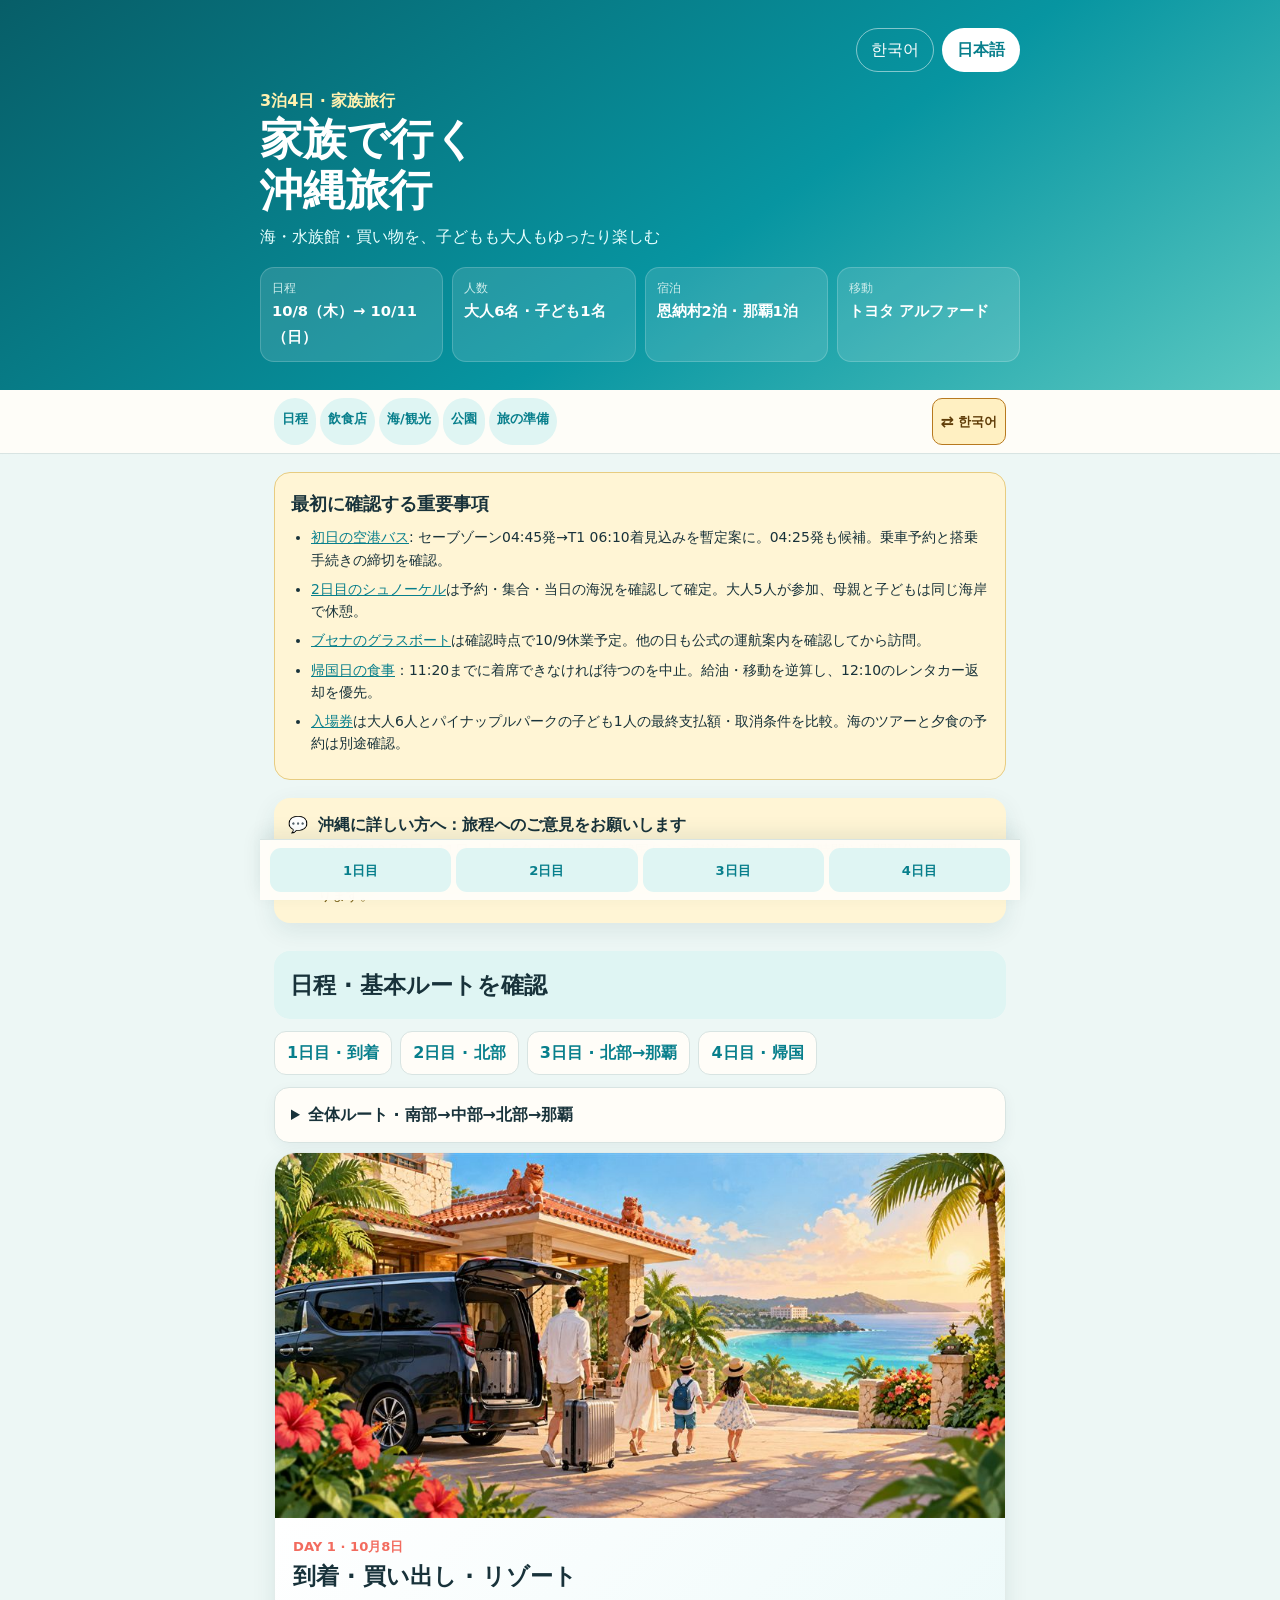
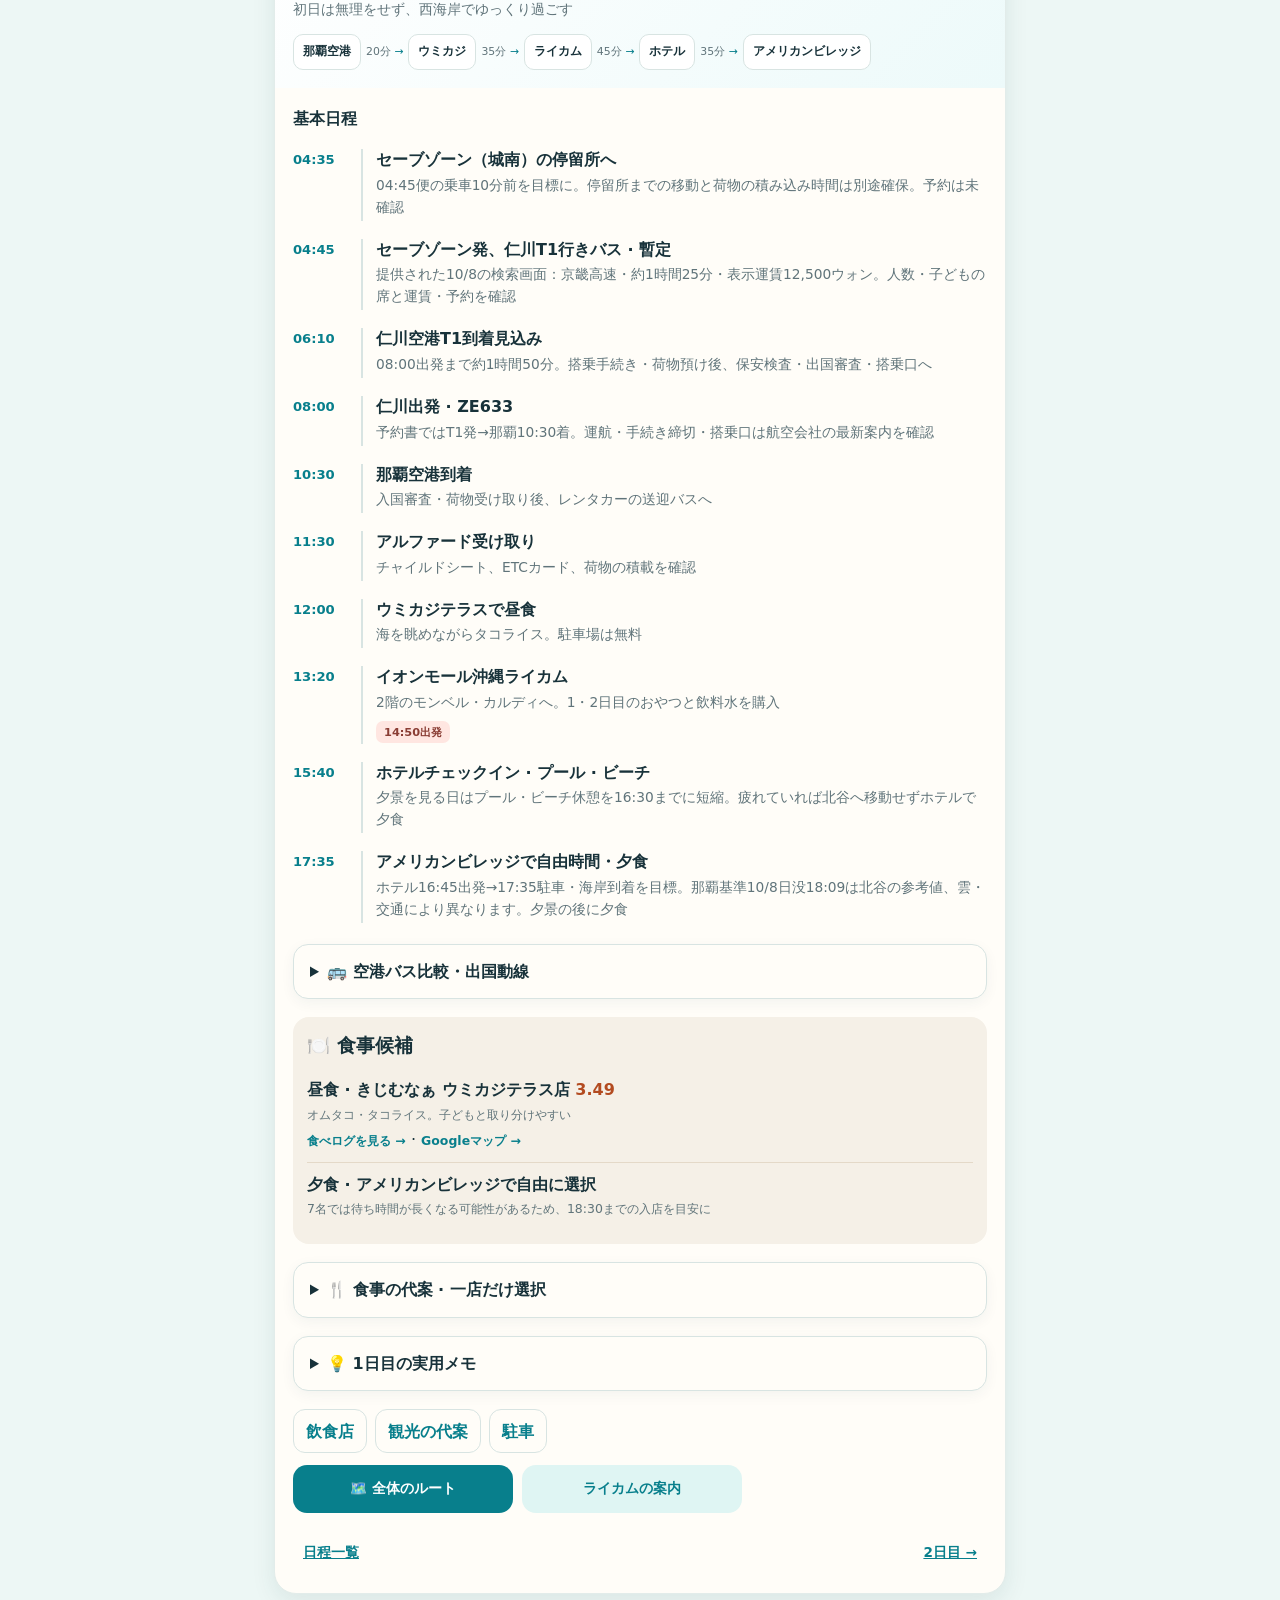
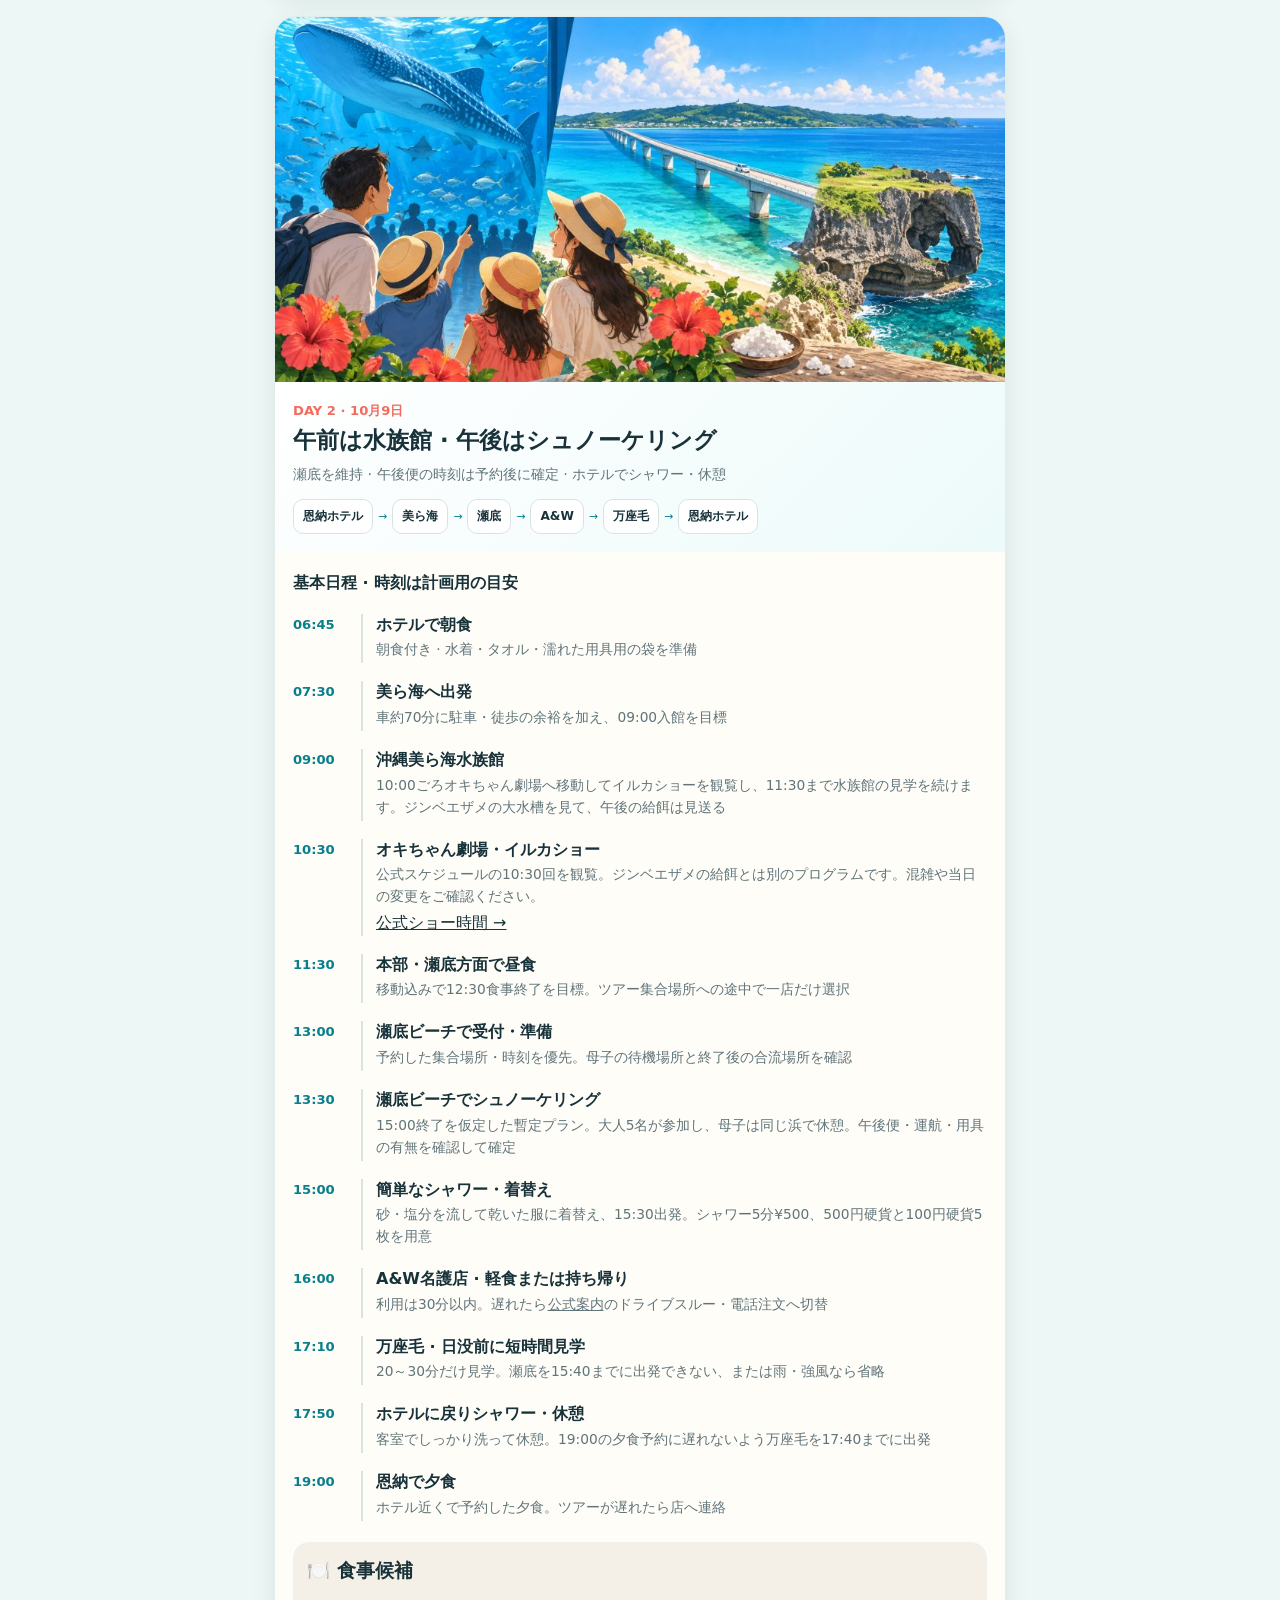
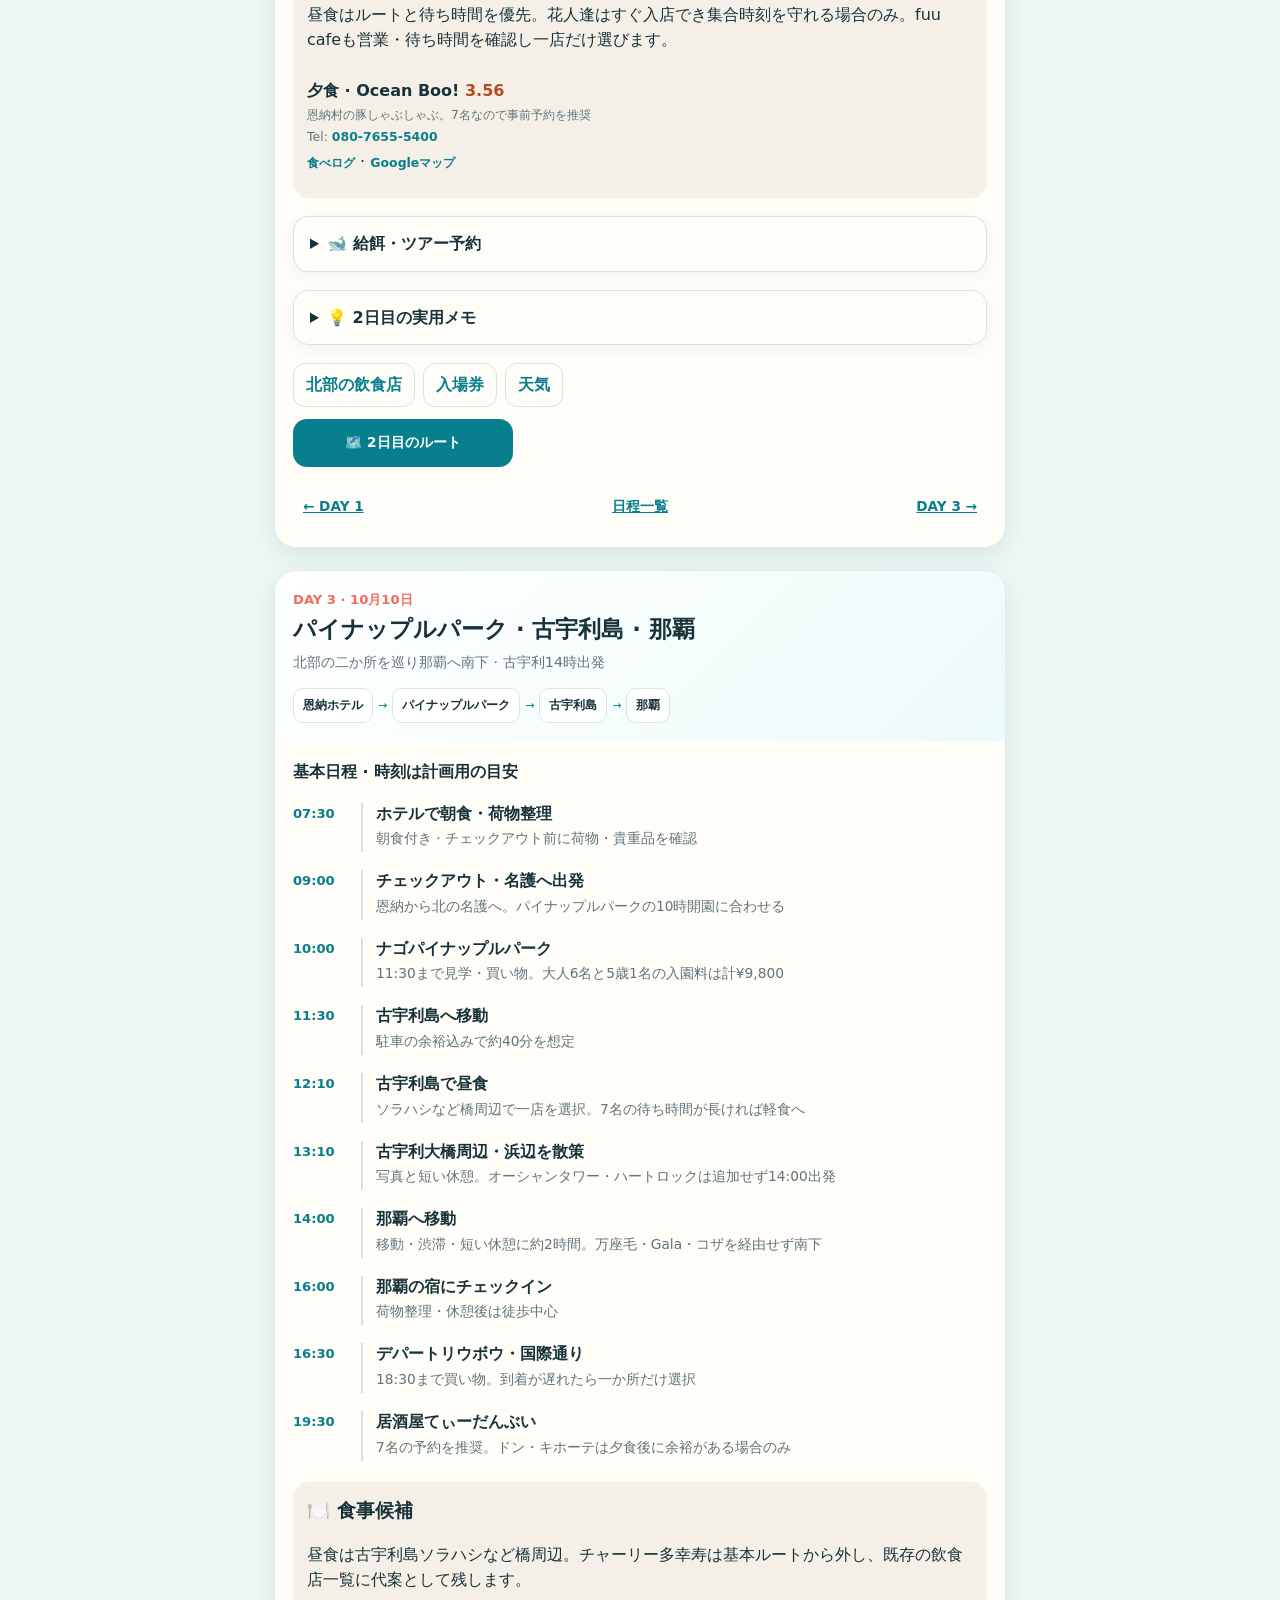
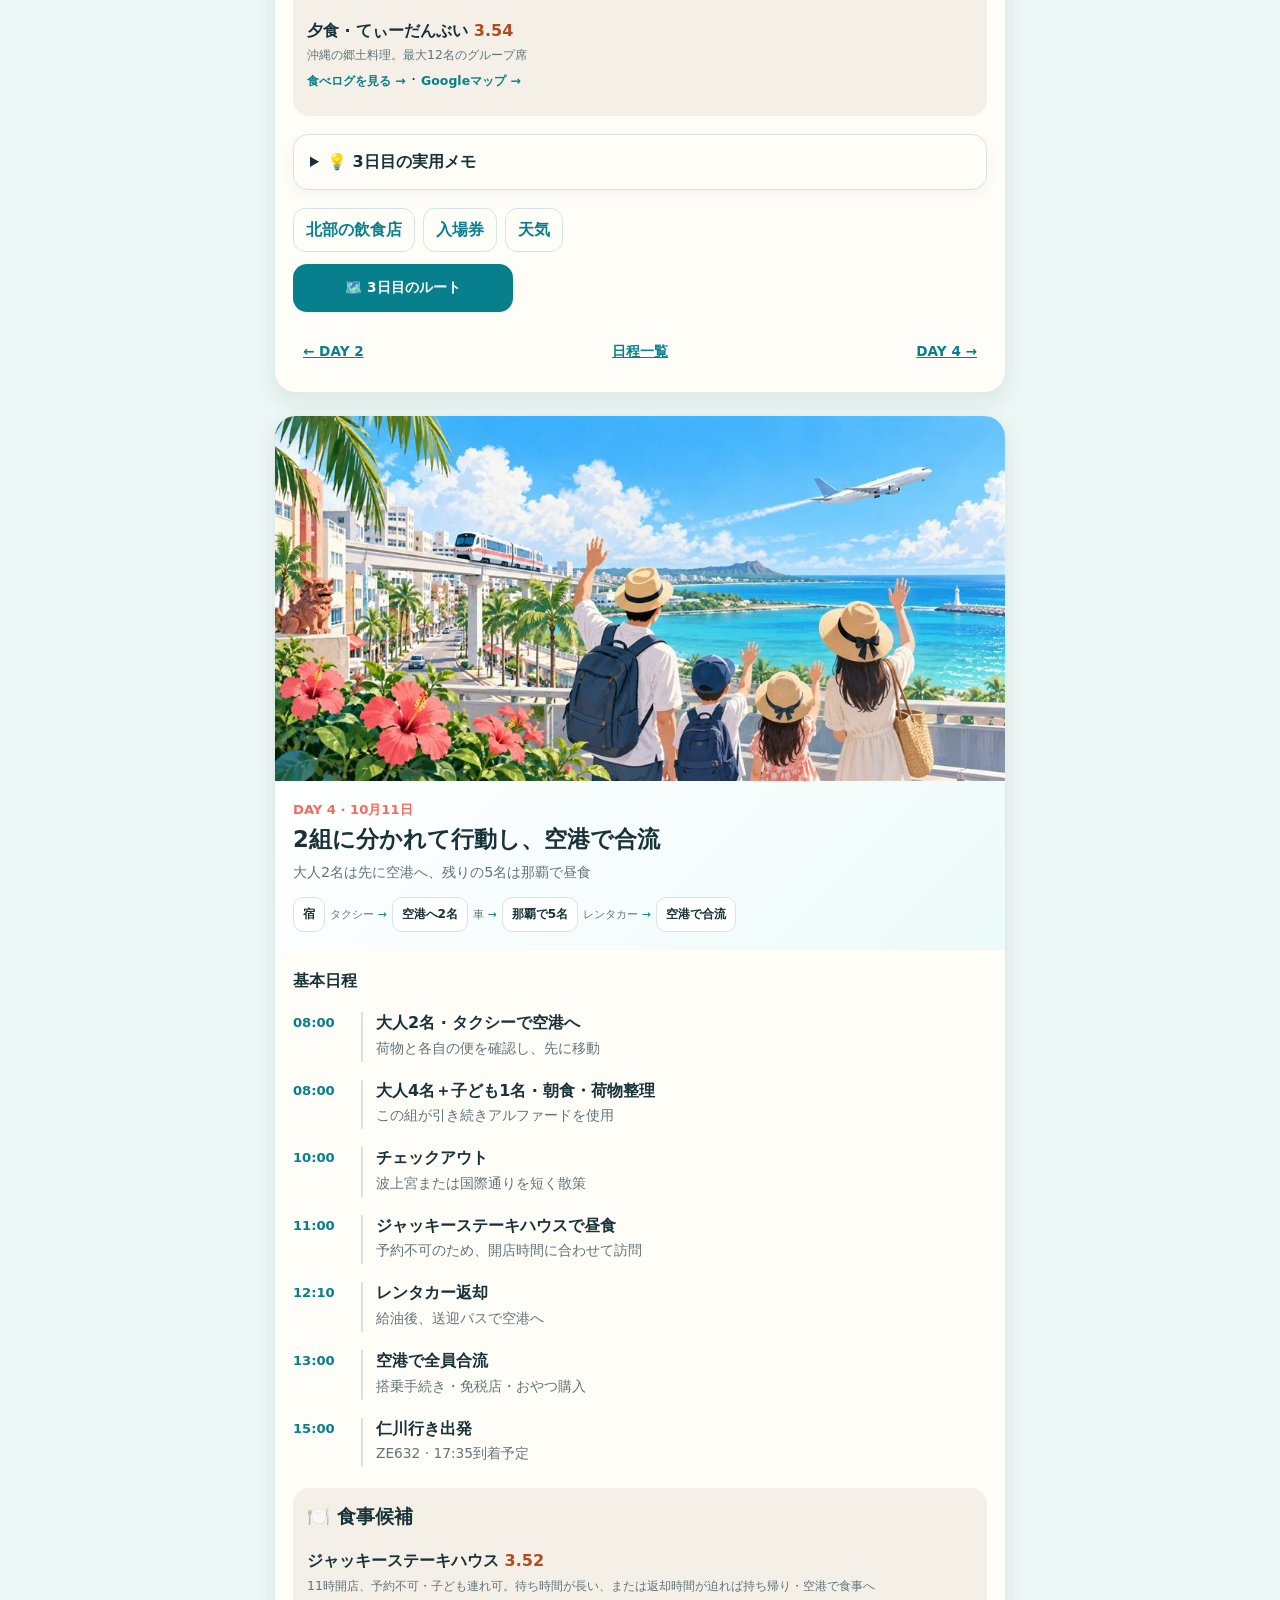
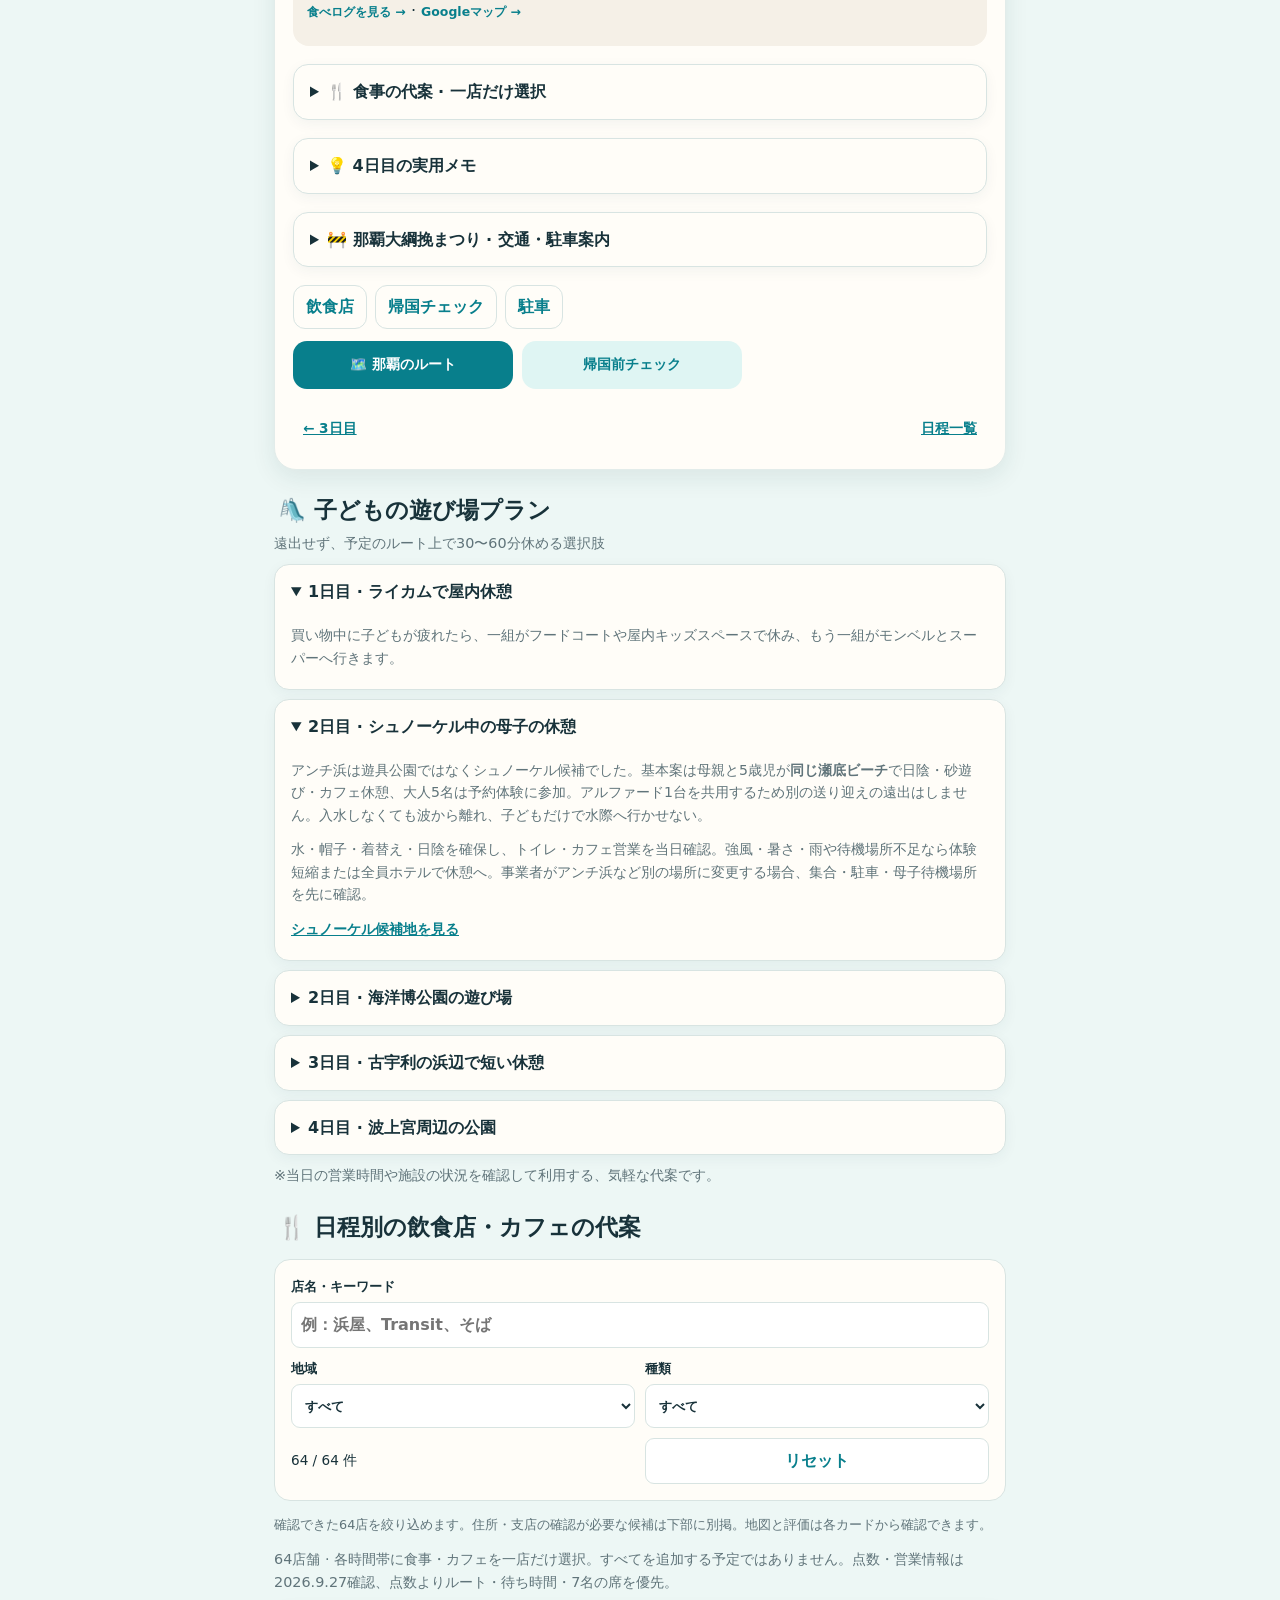
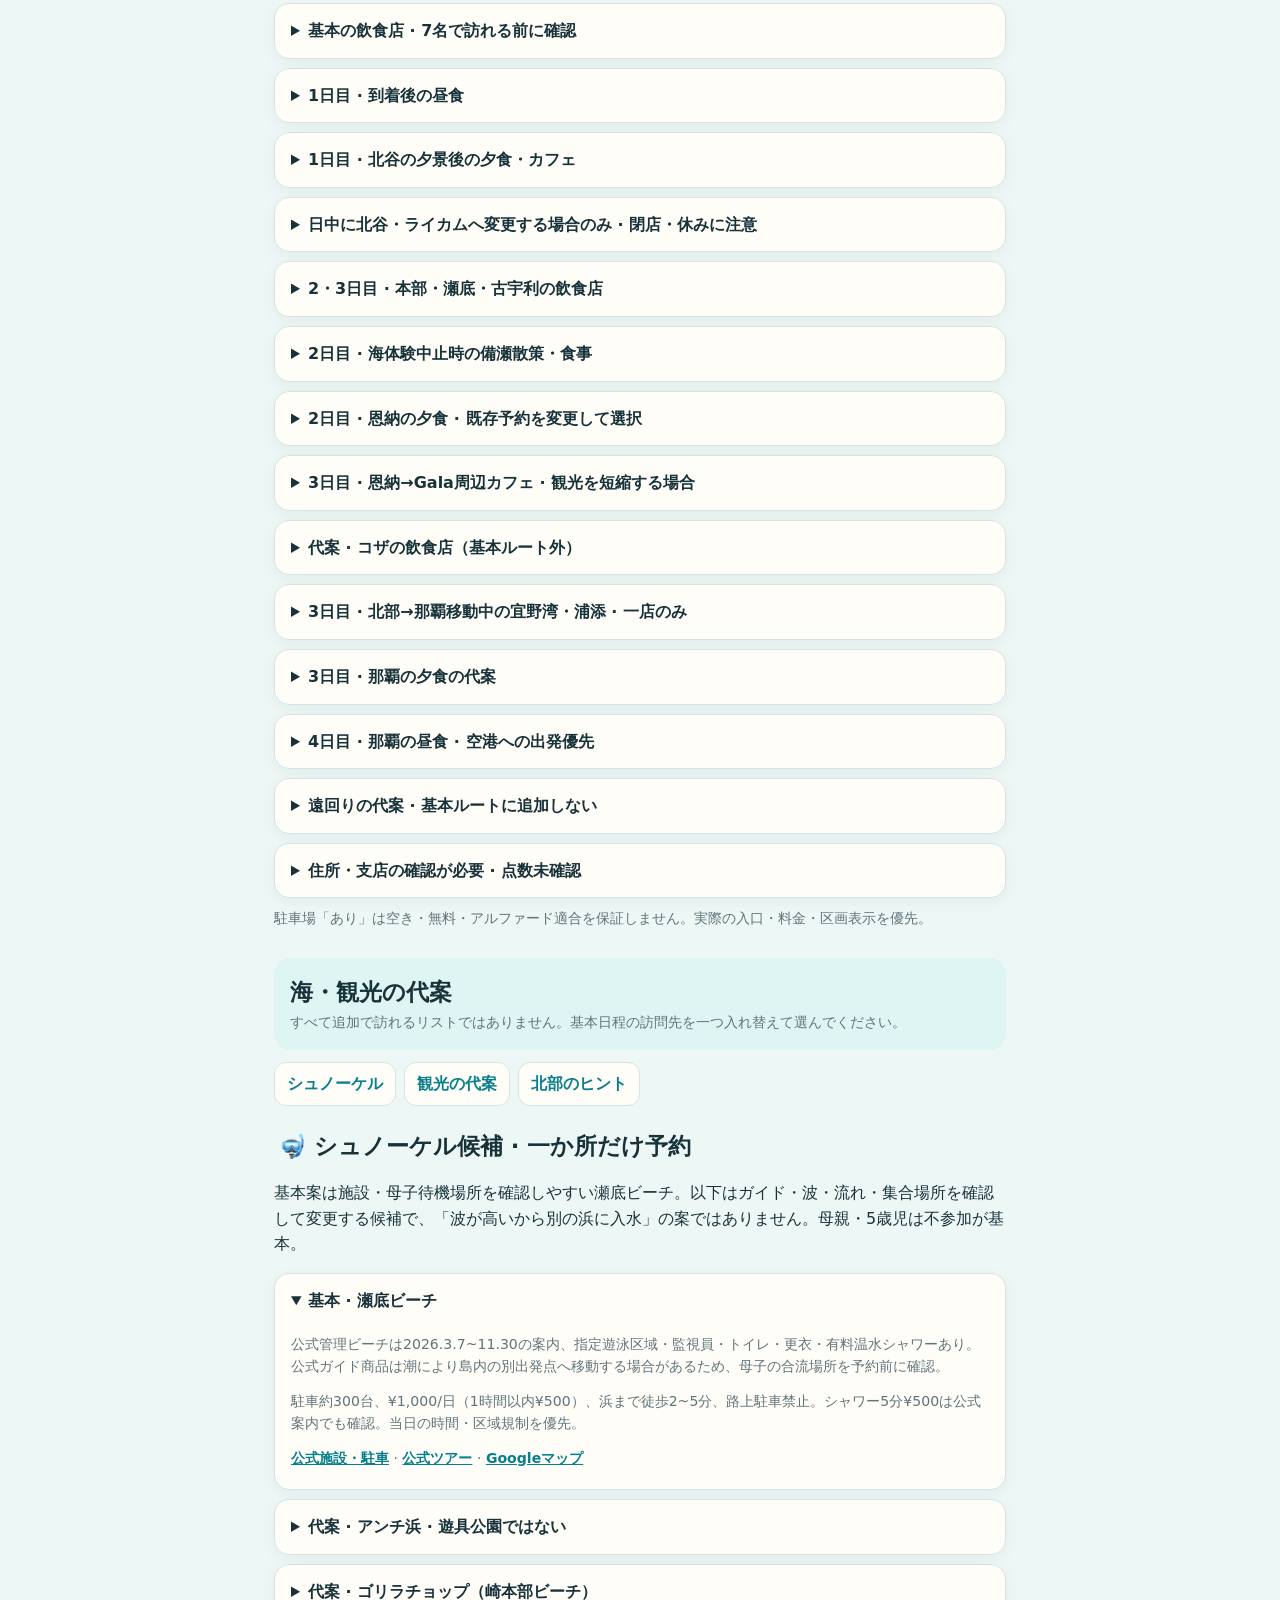
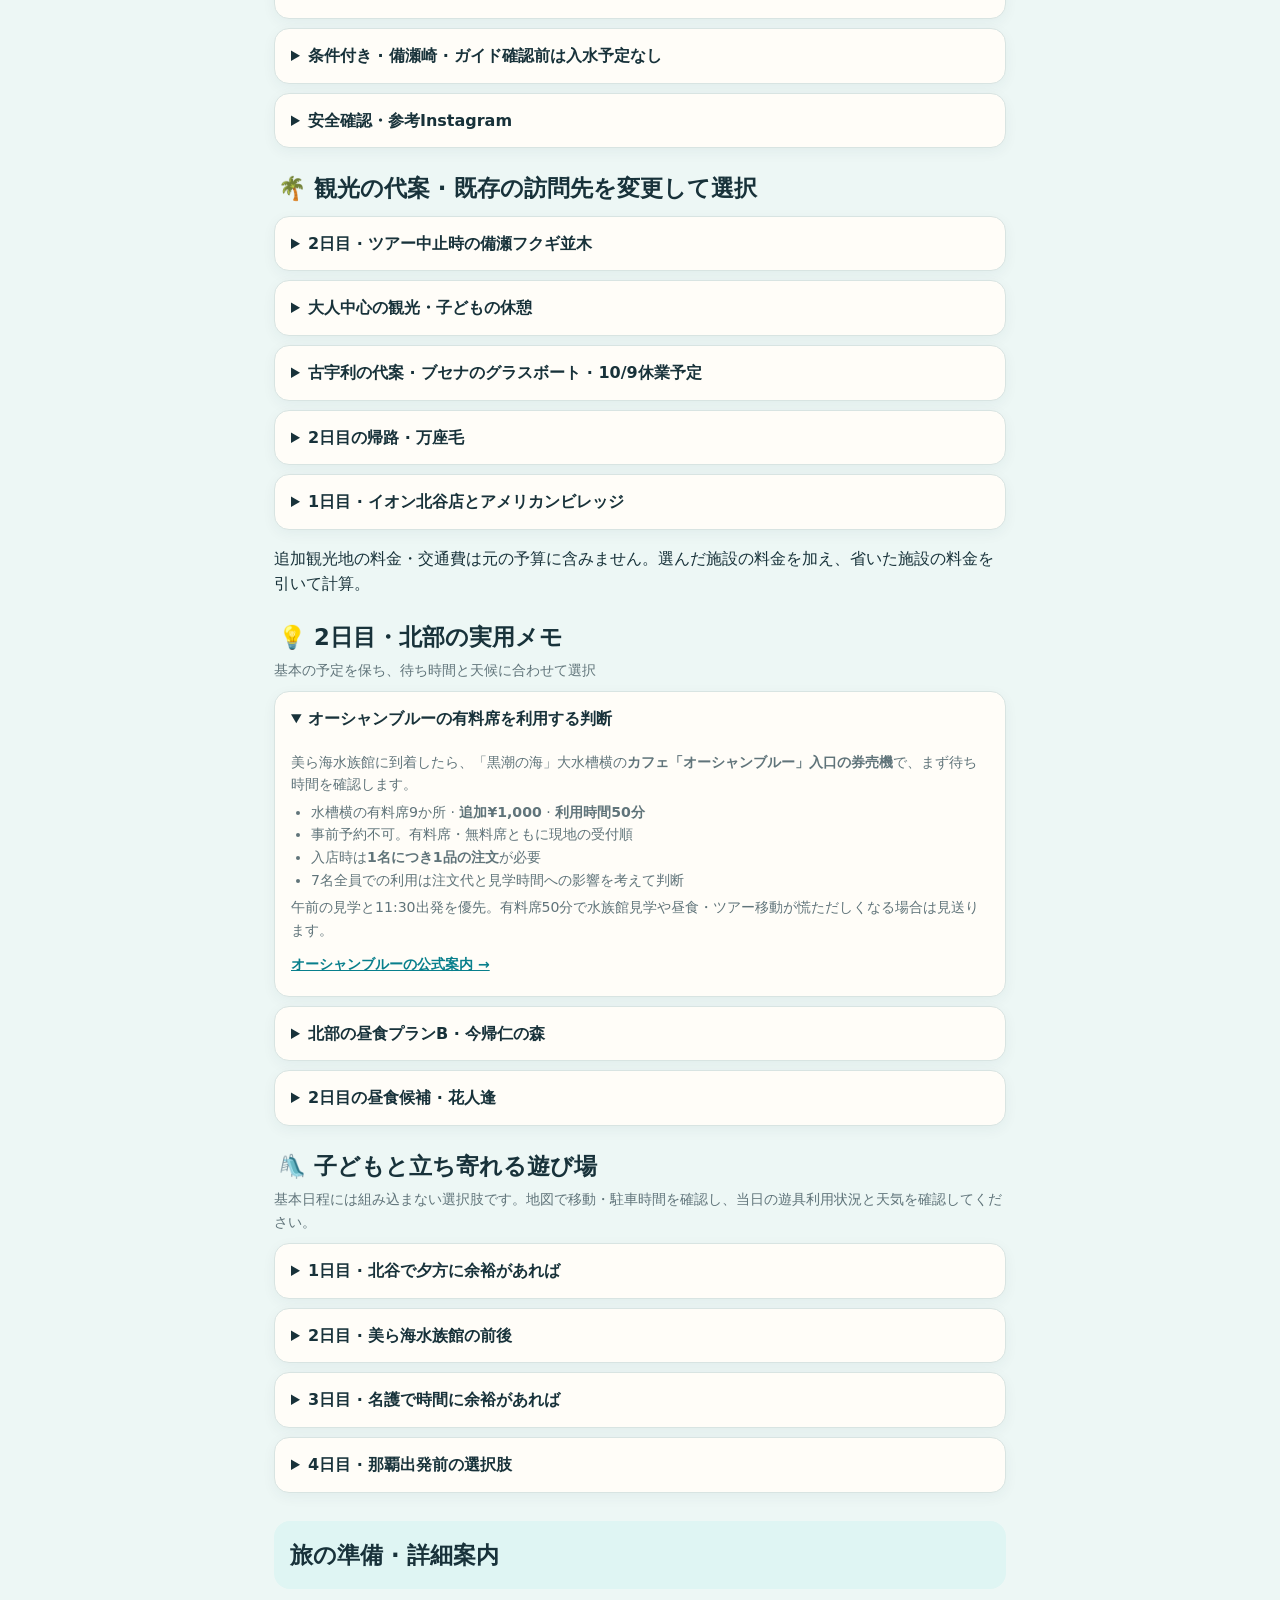
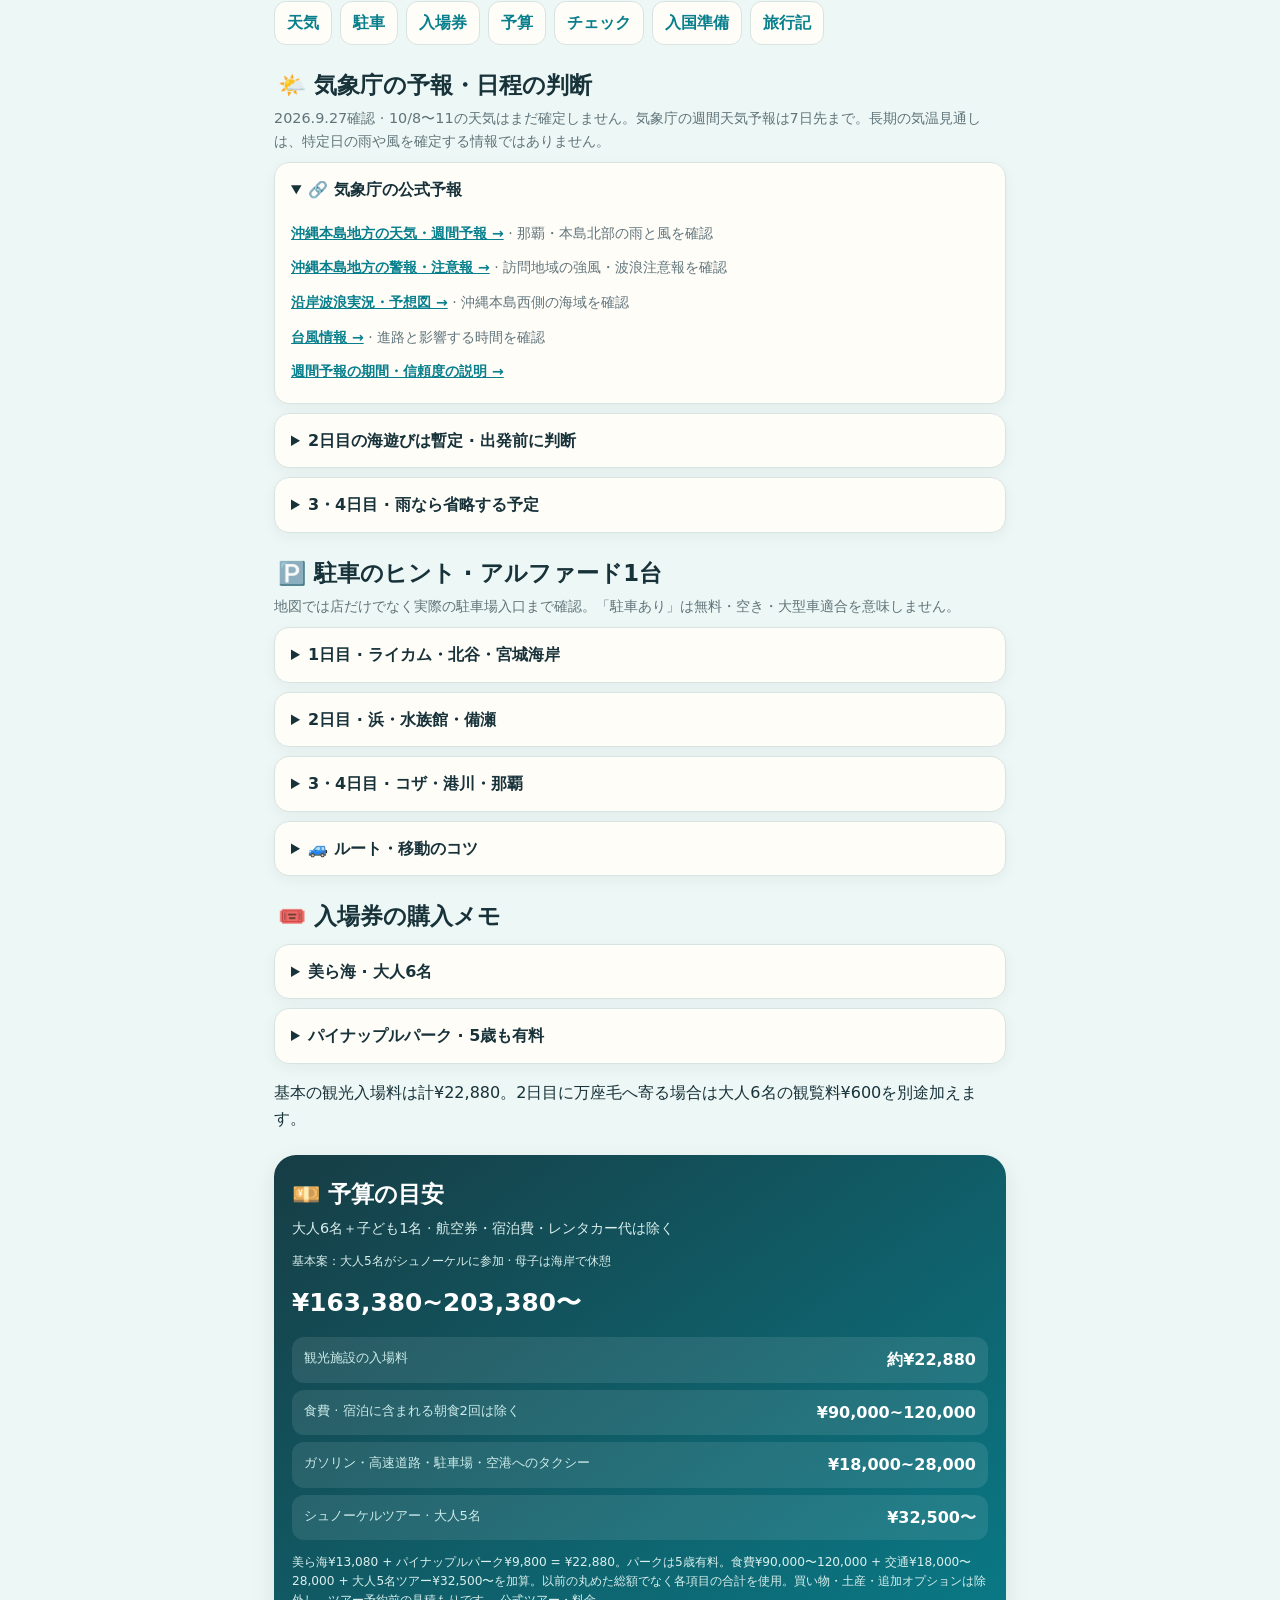
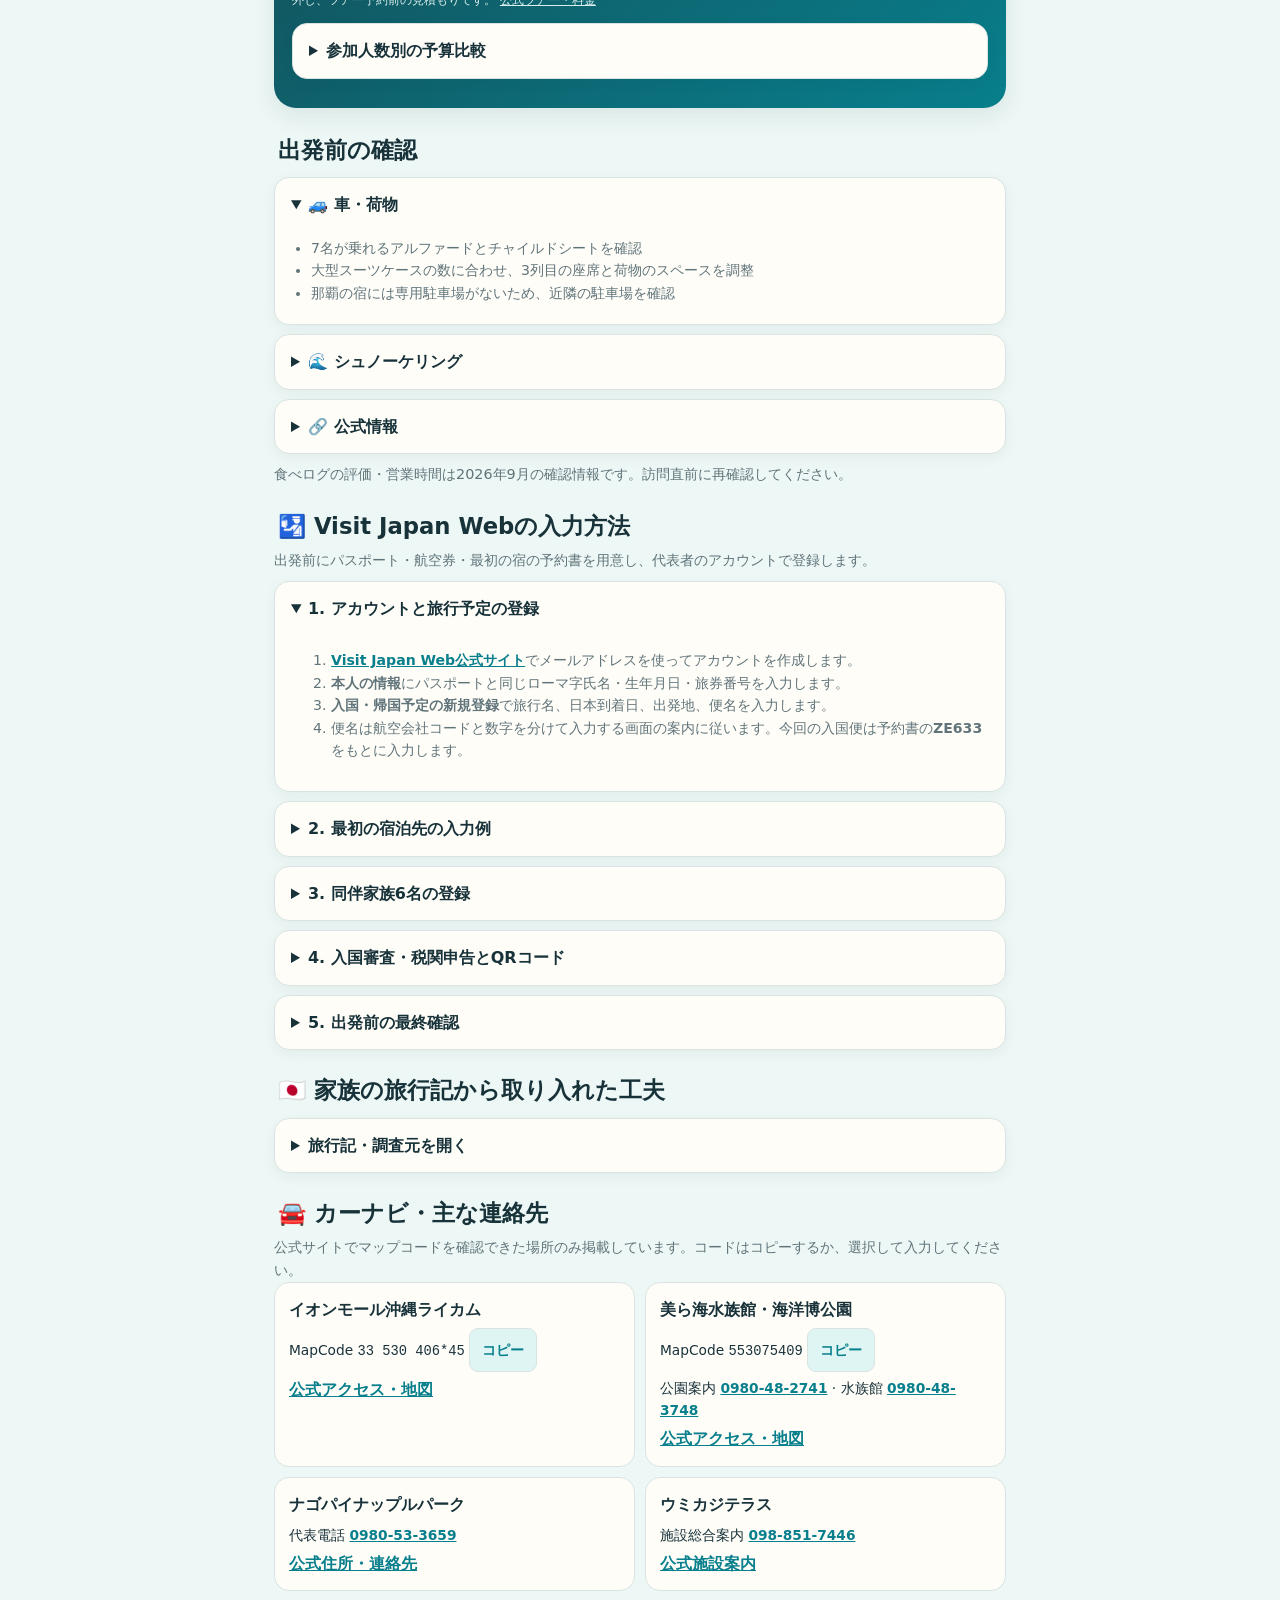
==== commit 1876886f: "Update Okinawa itinerary routes and festival guidance" ====
--- a/ja.html
+++ b/ja.html
@@ -5,9 +5,9 @@
 <header class="hero"><div><nav class="language-switch" aria-label="表示言語"><a href="./index.html" lang="ko" hreflang="ko">한국어</a><a href="./ja.html" lang="ja" hreflang="ja" aria-current="page">日本語</a></nav><p class="eyebrow">3泊4日 · 家族旅行</p><h1>家族で行く<br>沖縄旅行</h1><p class="hero-copy">海・水族館・買い物を、子どもも大人もゆったり楽しむ</p><div class="facts"><div class="fact"><span>日程</span><strong>10/8（木）→ 10/11（日）</strong></div><div class="fact"><span>人数</span><strong>大人6名 · 子ども1名</strong></div><div class="fact"><span>宿泊</span><strong>恩納村2泊 · 那覇1泊</strong></div><div class="fact"><span>移動</span><strong>トヨタ アルファード</strong></div></div></div></header>
 <nav class="day-nav" aria-label="メインメニュー"><a href="#itinerary">日程</a><a href="#food-options">飲食店</a><a href="#sea-options">海/観光</a><a href="#playgrounds">公園</a><a href="#travel-prep">旅の準備</a><a class="nav-language" href="./index.html" lang="ko" hreflang="ko" aria-label="韓国語に切り替え">한국어</a></nav><main><section class="key-checks" id="key-checks"><h2>最初に確認する重要事項</h2><ul><li><a href="#day1">初日の空港バス</a>: セーブゾーン04:45発→T1 06:10着見込みを暫定案に。04:25発も候補。乗車予約と搭乗手続きの締切を確認。</li><li><a href="#day2">2日目のシュノーケル</a>は予約・集合・当日の海況を確認して確定。大人5人が参加、母親と子どもは同じ海岸で休憩。</li><li><a href="#nearby-options">ブセナのグラスボート</a>は確認時点で10/9休業予定。他の日も公式の運航案内を確認してから訪問。</li><li><a href="#day4">帰国日の食事</a>：11:20までに着席できなければ待つのを中止。給油・移動を逆算し、12:10のレンタカー返却を優先。</li><li><a href="#ticket-tips">入場券</a>は大人6人とパイナップルパークの子ども1人の最終支払額・取消条件を比較。海のツアーと夕食の予約は別途確認。</li></ul></section><aside class="notice"><span>💬</span><div><b>沖縄に詳しい方へ：旅程へのご意見をお願いします</b><p>2026年10月8日〜11日、大人6名と5歳児1名の韓国からの家族旅行です。移動時間や時間配分に無理がないか、7名・子ども連れで利用しやすい飲食店か、見落としている点がないか、ご意見をいただけると助かります。</p></div></aside><div class="section-intro" id="itinerary"><h2>日程 · 基本ルートを確認</h2></div><nav class="jump-links" aria-label="関連する詳細案内"><a href="#day1">1日目 · 到着</a><a href="#day2">2日目 · 北部</a><a href="#day3">3日目 · 北部→那覇</a><a href="#day4">4日目 · 帰国</a></nav><details><summary>全体ルート · 南部→中部→北部→那覇</summary><div class="detail"><p>空港・ウミカジ（南部）→ライカム・北谷（中部）→恩納と北部観光→那覇の流れです。恩納も地域区分では北部に入ります。</p><p>1日目はホテルから北谷を往復し、2日目は美ら海・瀬底から恩納へ戻ります。3日目は名護・古宇利へ再び北上します。</p><p>恩納2泊と海の後の客室シャワー・休憩を優先したルートです。3日目は古宇利から万座毛・Gala・コザに寄らず那覇へ向かいます。移動時間は交通・駐車で変わります。</p></div></details><section class="day" id="day1"><img class="day-image" src="assets/day-1.jpg" alt="沖縄のリゾートに到着する家族旅行のイラスト" width="960" height="480" loading="lazy"><div class="day-head"><p class="day-kicker">DAY 1 · 10月8日</p><h2>到着 · 買い出し · リゾート</h2><p class="day-summary">初日は無理をせず、西海岸でゆっくり過ごす</p><div class="route"><span class="place">那覇空港</span><span class="drive">20分</span><span class="place">ウミカジ</span><span class="drive">35分</span><span class="place">ライカム</span><span class="drive">45分</span><span class="place">ホテル</span><span class="drive">35分</span><span class="place">アメリカンビレッジ</span></div></div><h3 class="timeline-heading">基本日程</h3><ol class="timeline"><li class="slot"><time class="time">04:35</time><div class="event"><strong>セーブゾーン（城南）の停留所へ</strong><p>04:45便の乗車10分前を目標に。停留所までの移動と荷物の積み込み時間は別途確保。予約は未確認</p></div></li><li class="slot"><time class="time">04:45</time><div class="event"><strong>セーブゾーン発、仁川T1行きバス · 暫定</strong><p>提供された10/8の検索画面：京畿高速・約1時間25分・表示運賃12,500ウォン。人数・子どもの席と運賃・予約を確認</p></div></li><li class="slot"><time class="time">06:10</time><div class="event"><strong>仁川空港T1到着見込み</strong><p>08:00出発まで約1時間50分。搭乗手続き・荷物預け後、保安検査・出国審査・搭乗口へ</p></div></li><li class="slot"><time class="time">08:00</time><div class="event"><strong>仁川出発 · ZE633</strong><p>予約書ではT1発→那覇10:30着。運航・手続き締切・搭乗口は航空会社の最新案内を確認</p></div></li>
 <li class="slot"><time class="time">10:30</time><div class="event"><strong>那覇空港到着</strong><p>入国審査・荷物受け取り後、レンタカーの送迎バスへ</p></div></li><li class="slot"><time class="time">11:30</time><div class="event"><strong>アルファード受け取り</strong><p>チャイルドシート、ETCカード、荷物の積載を確認</p></div></li><li class="slot"><time class="time">12:00</time><div class="event"><strong>ウミカジテラスで昼食</strong><p>海を眺めながらタコライス。駐車場は無料</p></div></li><li class="slot"><time class="time">13:20</time><div class="event"><strong>イオンモール沖縄ライカム</strong><p>2階のモンベル・カルディへ。1・2日目のおやつと飲料水を購入</p><span class="tag">14:50出発</span></div></li><li class="slot"><time class="time">15:40</time><div class="event"><strong>ホテルチェックイン · プール · ビーチ</strong><p>夕景を見る日はプール・ビーチ休憩を16:30までに短縮。疲れていれば北谷へ移動せずホテルで夕食</p></div></li><li class="slot"><time class="time">17:35</time><div class="event"><strong>アメリカンビレッジで自由時間・夕食</strong><p>ホテル16:45出発→17:35駐車・海岸到着を目標。那覇基準10/8日没18:09は北谷の参考値、雲・交通により異なります。夕景の後に夕食</p></div></li></ol>
-<details><summary>🚌 空港バス比較・出国動線</summary><div class="detail"><p><b>暫定：セーブゾーン04:45発 → T1 06:10着見込み</b>（検索画面の表示運賃12,500ウォン）。停留所までの移動は別途必要です。</p><p>早い便はセーブゾーン04:25発 → 05:50着見込み、同じく12,500ウォン。フォレスティア西門05:10発 → 06:40着見込みは11,900ウォンです。</p><p>検索時点の時刻・運賃で、予約完了は未確認。航空会社の搭乗手続き締切も確認してください。国内バス代は円建ての旅行予算に含みません。</p></div></details><div class="food"><h3>🍽️ 食事候補</h3><div class="pick"><strong>昼食 · きじむなぁ ウミカジテラス店 <span class="score">3.49</span></strong><p>オムタコ・タコライス。子どもと取り分けやすい</p><a href="https://tabelog.com/okinawa/A4701/A470103/47016227/" target="_blank" rel="noopener">食べログを見る →</a> · <a href="https://www.google.com/maps/search/?api=1&amp;query=%E3%81%8D%E3%81%98%E3%82%80%E3%81%AA%E3%81%81%20%E3%82%A6%E3%83%9F%E3%82%AB%E3%82%B8%E3%83%86%E3%83%A9%E3%82%B9%E5%BA%97%20%E6%B2%96%E7%B8%84%E7%9C%8C%20%E8%B1%8A%E8%A6%8B%E5%9F%8E%E5%B8%82%E7%80%AC%E9%95%B7174-6%20%E3%82%A6%E3%83%9F%E3%82%AB%E3%82%B8%E3%83%86%E3%83%A9%E3%82%B9" target="_blank" rel="noopener">Googleマップ →</a></div><div class="pick"><strong>夕食 · アメリカンビレッジで自由に選択</strong><p>7名では待ち時間が長くなる可能性があるため、18:30までの入店を目安に</p></div></div><details><summary>🍴 食事の代案 · 一店だけ選択</summary><div class="detail"><p>夕景後の夕食はHAN’S・とんかつ太郎・KISEKI・MEXICOから一店、コーヒーはジバゴローステリーかサンフランシスコから一店だけ。Transitは宮城海岸へ場所を替える場合。浜屋・King Sideは日中営業のため夕景後には入れません。</p><p><a href="#food-d1evening">点数・Googleマップ・駐車の詳細 →</a></p></div></details><details><summary>💡 1日目の実用メモ</summary><div class="detail"><ul><li>ウミカジテラスでは島内の無料駐車場を利用し、各店の営業時間を入店前に確認します。</li><li>ライカムの駐車場は無料。<b>モンベルは2階</b>です。カルディも2階。スーパーの階は館内案内で確認し、手分けすると効率的です。</li><li>リザン到着時はロビーで家族と荷物を先に降ろしてから駐車し、駐車券は連泊中保管します。</li><li>アメリカンビレッジでは美浜公共駐車場（無料）を候補に、満車ならフィッシャリーナ公共駐車場（2時間無料・1日最大¥400の案内）を確認。区画表示を優先し、外部観光だけにモール駐車場を使わない。</li><li>夕景を見るならホテル16:45出発・海岸17:35到着を目標に駐車の余裕を確保。10/8日没18:09は那覇基準の参考で北谷・天候により異なります。 <a href="https://eco.mtk.nao.ac.jp/koyomi/dni/2026/s4810.html" target="_blank" rel="noopener">国立天文台の日没表</a></li><li><a href="https://map.kaldi.co.jp/kaldi/detailMap?%3Baccmd=0&amp;account=kaldi&amp;adr=47&amp;bid=379&amp;pgret=2" target="_blank" rel="noopener">カルディライカム店公式案内 · 2階</a></li></ul><p><a href="https://blog.naver.com/barond1231/224398605699" target="_blank" rel="noopener">韓国語の個人旅行記 · ウミカジ 2026.9.2 →</a> · <a href="https://blog.naver.com/alstjsdl0831/224384374365" target="_blank" rel="noopener">ライカム 2026.8.20 →</a> · <a href="https://blog.naver.com/joyandjenny/224422004364" target="_blank" rel="noopener">駐車場 2026.9.24 →</a></p></div></details><nav class="jump-links day-links" aria-label="関連する詳細案内"><a href="#food-d1evening">飲食店</a><a href="#nearby-options">観光の代案</a><a href="#parking-tips">駐車</a></nav><div class="actions"><a class="action" href="https://www.google.com/maps/dir/?api=1&origin=Naha+Airport&destination=Rizzan+Sea-Park+Hotel+Tancha+Bay&waypoints=Umikaji+Terrace%7CAEON+MALL+Okinawa+Rycom%7CRizzan+Sea-Park+Hotel+Tancha+Bay%7CAmerican+Village+Okinawa&travelmode=driving" target="_blank" rel="noopener">🗺️ 全体のルート</a><a class="action secondary" href="https://okinawarycom.aeonmall.jp/" target="_blank" rel="noopener">ライカムの案内</a></div><nav class="day-pager" aria-label="日付の移動"><a href="#itinerary">日程一覧</a><a href="#day2">2日目 →</a></nav></section><section class="day" id="day2"><img class="day-image" src="assets/day-2-v2.jpg" alt="沖縄の海と水族館の旅行イメージ" width="960" height="480" loading="lazy"><div class="day-head"><p class="day-kicker">DAY 2 · 10月9日</p><h2>午前は水族館 · 午後はシュノーケリング</h2><p class="day-summary">瀬底を維持 · 午後便の時刻は予約後に確定 · ホテルでシャワー・休憩</p><div class="route"><span class="place">恩納ホテル</span><span class="drive"></span><span class="place">美ら海</span><span class="drive"></span><span class="place">瀬底</span><span class="drive"></span><span class="place">恩納ホテル</span></div></div><h3 class="timeline-heading">基本日程 · 時刻は計画用の目安</h3><ol class="timeline"><li class="slot"><time class="time">06:45</time><div class="event"><strong>ホテルで朝食</strong><p>朝食付き · 水着・タオル・濡れた用具用の袋を準備</p></div></li><li class="slot"><time class="time">07:30</time><div class="event"><strong>美ら海へ出発</strong><p>車約70分に駐車・徒歩の余裕を加え、09:00入館を目標</p></div></li><li class="slot"><time class="time">09:00</time><div class="event"><strong>沖縄美ら海水族館</strong><p>10:00ごろオキちゃん劇場へ移動してイルカショーを観覧し、11:30まで水族館の見学を続けます。ジンベエザメの大水槽を見て、午後の給餌は見送る</p></div></li><li class="slot"><time class="time">10:30</time><div class="event"><strong>オキちゃん劇場・イルカショー</strong><p>公式スケジュールの10:30回を観覧。ジンベエザメの給餌とは別のプログラムです。混雑や当日の変更をご確認ください。</p><a href="https://oki-park.jp/kaiyohaku/inst/77/129" target="_blank" rel="noopener">公式ショー時間 →</a></div></li><li class="slot"><time class="time">11:30</time><div class="event"><strong>本部・瀬底方面で昼食</strong><p>移動込みで12:30食事終了を目標。ツアー集合場所への途中で一店だけ選択</p></div></li><li class="slot"><time class="time">13:00</time><div class="event"><strong>瀬底ビーチで受付・準備</strong><p>予約した集合場所・時刻を優先。母子の待機場所と終了後の合流場所を確認</p></div></li><li class="slot"><time class="time">13:30</time><div class="event"><strong>瀬底ビーチでシュノーケリング</strong><p>15:00終了を仮定した暫定プラン。大人5名が参加し、母子は同じ浜で休憩。午後便・運航・用具の有無を確認して確定</p></div></li><li class="slot"><time class="time">15:00</time><div class="event"><strong>簡単なシャワー・着替え</strong><p>砂・塩分を流して乾いた服に着替え、15:30出発。シャワー5分¥500、500円硬貨と100円硬貨5枚を用意</p></div></li><li class="slot"><time class="time">16:30</time><div class="event"><strong>ホテルに戻りシャワー・休憩</strong><p>客室でしっかり洗って休憩</p></div></li><li class="slot"><time class="time">19:00</time><div class="event"><strong>恩納で夕食</strong><p>ホテル近くで予約した夕食。ツアーが遅れたら店へ連絡</p></div></li></ol><div class="food"><h3>🍽️ 食事候補</h3><p>昼食はルートと待ち時間を優先。花人逢はすぐ入店でき集合時刻を守れる場合のみ。fuu cafeも営業・待ち時間を確認し一店だけ選びます。</p><div class="pick"><strong>夕食 · Ocean Boo! <span class="score">3.56</span></strong><p>恩納村の豚しゃぶしゃぶ。7名なので事前予約を推奨</p><p>Tel: <a href="tel:+818076555400">080-7655-5400</a></p><a href="https://tabelog.com/okinawa/A4703/A470303/47026142/" target="_blank" rel="noopener">食べログ</a> · <a href="https://www.google.com/maps/search/?api=1&amp;query=%E3%81%82%E3%81%90%E3%83%BC%E8%B1%9A%E3%81%97%E3%82%83%E3%81%B6%E3%81%97%E3%82%83%E3%81%B6%E5%B0%82%E9%96%80%E5%BA%97%E3%82%AA%E3%83%BC%E3%82%B7%E3%83%A3%E3%83%B3Boo%EF%BC%81%20%E6%81%A9%E7%B4%8D%E6%9D%91%E5%BA%97%20%E6%B2%96%E7%B8%84%E7%9C%8C%20%E6%81%A9%E7%B4%8D%E6%9D%91%E5%89%8D%E5%85%BC%E4%B9%8580%202F" target="_blank" rel="noopener">Googleマップ</a></div></div><details><summary>🐋 給餌・ツアー予約</summary><div class="detail"><p><b>午前：</b>ジンベエザメのいる大水槽を見学します。09:30の給餌はマンタです。</p><p><b>午後：</b>大水槽の給餌は15:00・17:00。瀬底の体験と重なるため、基本日程では見送り。</p><p><b>予約前：</b>ツアーの開始・終了・集合場所、母子の待機場所と合流方法を確認します。給餌は当日変更されることがあります。</p><a href="https://churaumi.okinawa/program/aquarium/kuroshio/" target="_blank" rel="noopener">公式給餌時間</a> · <a href="https://www.sesokobeach.jp/activity/" target="_blank" rel="noopener">公式ツアー</a></div></details><details><summary>💡 2日目の実用メモ</summary><div class="detail"><p>美ら海P6·P7の駐車・徒歩に余裕を取り11:30出発。昼食待ちでツアーに遅れないようテイクアウトも検討。高波や施設休業時は海体験を中止し、水族館の見学を延ばすかホテルで休みます。</p><p>公式案内・個人旅行記: <a href="https://blog.naver.com/anne230/224419029221" target="_blank" rel="noopener">세소코 / 瀬底</a> · <a href="https://blog.naver.com/choihj0228/224406523657" target="_blank" rel="noopener">츄라우미 / 美ら海</a> · <a href="https://blog.naver.com/hcolory/224393429461" target="_blank" rel="noopener">입장 / 入場</a> · <a href="https://blog.naver.com/jjjjj5698/224370403322" target="_blank" rel="noopener">세소코 참고 / 瀬底参考</a></p></div></details><nav class="jump-links day-links"><a href="#food-d2north">北部の飲食店</a><a href="#ticket-tips">入場券</a><a href="#weather">天気</a></nav><div class="actions"><a class="action" href="https://www.google.com/maps/dir/?api=1&amp;origin=Rizzan+Sea-Park+Hotel+Tancha+Bay&amp;destination=Rizzan+Sea-Park+Hotel+Tancha+Bay&amp;waypoints=Okinawa+Churaumi+Aquarium%7CSesoko+Beach&amp;travelmode=driving" target="_blank" rel="noopener">🗺️ 2日目のルート</a></div><nav class="day-pager"><a href="#day1">← DAY 1</a><a href="#itinerary">日程一覧</a><a href="#day3">DAY 3 →</a></nav></section><section class="day" id="day3"><div class="day-head"><p class="day-kicker">DAY 3 · 10月10日</p><h2>パイナップルパーク · 古宇利島 · 那覇</h2><p class="day-summary">北部の二か所を巡り那覇へ南下 · 古宇利14時出発</p><div class="route"><span class="place">恩納ホテル</span><span class="drive"></span><span class="place">パイナップルパーク</span><span class="drive"></span><span class="place">古宇利島</span><span class="drive"></span><span class="place">那覇</span></div></div><h3 class="timeline-heading">基本日程 · 時刻は計画用の目安</h3><ol class="timeline"><li class="slot"><time class="time">07:30</time><div class="event"><strong>ホテルで朝食・荷物整理</strong><p>朝食付き · チェックアウト前に荷物・貴重品を確認</p></div></li><li class="slot"><time class="time">09:00</time><div class="event"><strong>チェックアウト・名護へ出発</strong><p>恩納から北の名護へ。パイナップルパークの10時開園に合わせる</p></div></li><li class="slot"><time class="time">10:00</time><div class="event"><strong>ナゴパイナップルパーク</strong><p>11:30まで見学・買い物。大人6名と5歳1名の入園料は計¥9,800</p></div></li><li class="slot"><time class="time">11:30</time><div class="event"><strong>古宇利島へ移動</strong><p>駐車の余裕込みで約40分を想定</p></div></li><li class="slot"><time class="time">12:10</time><div class="event"><strong>古宇利島で昼食</strong><p>ソラハシなど橋周辺で一店を選択。7名の待ち時間が長ければ軽食へ</p></div></li><li class="slot"><time class="time">13:10</time><div class="event"><strong>古宇利大橋周辺・浜辺を散策</strong><p>写真と短い休憩。オーシャンタワー・ハートロックは追加せず14:00出発</p></div></li><li class="slot"><time class="time">14:00</time><div class="event"><strong>那覇へ移動</strong><p>移動・渋滞・短い休憩に約2時間。万座毛・Gala・コザを経由せず南下</p></div></li><li class="slot"><time class="time">16:00</time><div class="event"><strong>那覇の宿にチェックイン</strong><p>荷物整理・休憩後は徒歩中心</p></div></li><li class="slot"><time class="time">16:30</time><div class="event"><strong>デパートリウボウ・国際通り</strong><p>18:30まで買い物。到着が遅れたら一か所だけ選択</p></div></li><li class="slot"><time class="time">19:30</time><div class="event"><strong>居酒屋てぃーだんぶい</strong><p>7名の予約を推奨。ドン・キホーテは夕食後に余裕がある場合のみ</p></div></li></ol><div class="food"><h3>🍽️ 食事候補</h3><p>昼食は古宇利島ソラハシなど橋周辺。チャーリー多幸寿は基本ルートから外し、既存の飲食店一覧に代案として残します。</p><div class="pick"><strong>夕食 · てぃーだんぶい <span class="score">3.54</span></strong><p>沖縄の郷土料理。最大12名のグループ席</p><a href="https://tabelog.com/en/okinawa/A4701/A470101/47001102/" target="_blank" rel="noopener">食べログを見る →</a> · <a href="https://www.google.com/maps/search/?api=1&amp;query=%E5%B1%85%E9%85%92%E5%B1%8B%20%E3%81%A6%E3%81%83%E3%83%BC%E3%81%A0%E3%82%93%E3%81%B6%E3%81%84%20%E9%82%A3%E8%A6%87%E5%9B%BD%E9%9A%9B%E9%80%9A%E3%82%8A%E5%BA%97%20%E6%B2%96%E7%B8%84%E7%9C%8C%20%E9%82%A3%E8%A6%87%E5%B8%82%E7%89%A7%E5%BF%972-23-20%201F" target="_blank" rel="noopener">Googleマップ →</a></div></div><details><summary>💡 3日目の実用メモ</summary><div class="detail"><p>パイナップルパーク10:00〜18:00（最終入園17:30）、駐車無料。古宇利14:00出発を守り、雨・強風なら省略して那覇へ。ドンキ免税カウンターは4階との旅行記を参考に現地案内と旅券原本を確認。子どもは同じ浜で保護者と休み、別の遠出はしません。</p><p>公式案内・個人旅行記: <a href="https://www.nagopine.com/access.html" target="_blank" rel="noopener">公式営業・料金</a> · <a href="https://www.kourijima.info/access/" target="_blank" rel="noopener">古宇利アクセス</a> · <a href="https://blog.naver.com/ejsj1004/224382501115" target="_blank" rel="noopener">돈키호테 / ドンキ</a></p></div></details><nav class="jump-links day-links"><a href="#food-d2north">北部の飲食店</a><a href="#ticket-tips">入場券</a><a href="#weather">天気</a></nav><div class="actions"><a class="action" href="https://www.google.com/maps/dir/?api=1&amp;origin=Rizzan+Sea-Park+Hotel+Tancha+Bay&amp;destination=Hotel+Tomas+Asahibashi+Station&amp;waypoints=Nago+Pineapple+Park%7CKouri+Beach&amp;travelmode=driving" target="_blank" rel="noopener">🗺️ 3日目のルート</a></div><nav class="day-pager"><a href="#day2">← DAY 2</a><a href="#itinerary">日程一覧</a><a href="#day4">DAY 4 →</a></nav></section><section class="day" id="day4"><img class="day-image" src="assets/day-4.jpg" alt="那覇市内と帰国便を描いた旅行イラスト" width="960" height="480" loading="lazy"><div class="day-head"><p class="day-kicker">DAY 4 · 10月11日</p><h2>2組に分かれて行動し、空港で合流</h2><p class="day-summary">大人2名は先に空港へ、残りの5名は那覇で昼食</p><div class="route"><span class="place">宿</span><span class="drive">タクシー</span><span class="place">空港へ2名</span><span class="drive">車</span><span class="place">那覇で5名</span><span class="drive">レンタカー</span><span class="place">空港で合流</span></div></div><h3 class="timeline-heading">基本日程</h3><ol class="timeline">
+<details><summary>🚌 空港バス比較・出国動線</summary><div class="detail"><p><b>暫定：セーブゾーン04:45発 → T1 06:10着見込み</b>（検索画面の表示運賃12,500ウォン）。停留所までの移動は別途必要です。</p><p>早い便はセーブゾーン04:25発 → 05:50着見込み、同じく12,500ウォン。フォレスティア西門05:10発 → 06:40着見込みは11,900ウォンです。</p><p>検索時点の時刻・運賃で、予約完了は未確認。航空会社の搭乗手続き締切も確認してください。国内バス代は円建ての旅行予算に含みません。</p></div></details><div class="food"><h3>🍽️ 食事候補</h3><div class="pick"><strong>昼食 · きじむなぁ ウミカジテラス店 <span class="score">3.49</span></strong><p>オムタコ・タコライス。子どもと取り分けやすい</p><a href="https://tabelog.com/okinawa/A4701/A470103/47016227/" target="_blank" rel="noopener">食べログを見る →</a> · <a href="https://www.google.com/maps/search/?api=1&amp;query=%E3%81%8D%E3%81%98%E3%82%80%E3%81%AA%E3%81%81%20%E3%82%A6%E3%83%9F%E3%82%AB%E3%82%B8%E3%83%86%E3%83%A9%E3%82%B9%E5%BA%97%20%E6%B2%96%E7%B8%84%E7%9C%8C%20%E8%B1%8A%E8%A6%8B%E5%9F%8E%E5%B8%82%E7%80%AC%E9%95%B7174-6%20%E3%82%A6%E3%83%9F%E3%82%AB%E3%82%B8%E3%83%86%E3%83%A9%E3%82%B9" target="_blank" rel="noopener">Googleマップ →</a></div><div class="pick"><strong>夕食 · アメリカンビレッジで自由に選択</strong><p>7名では待ち時間が長くなる可能性があるため、18:30までの入店を目安に</p></div></div><details><summary>🍴 食事の代案 · 一店だけ選択</summary><div class="detail"><p>夕景後の夕食はHAN’S・とんかつ太郎・KISEKI・MEXICOから一店、コーヒーはジバゴローステリーかサンフランシスコから一店だけ。Transitは宮城海岸へ場所を替える場合。浜屋・King Sideは日中営業のため夕景後には入れません。</p><p><a href="#food-d1evening">点数・Googleマップ・駐車の詳細 →</a></p></div></details><details><summary>💡 1日目の実用メモ</summary><div class="detail"><ul><li>ウミカジテラスでは島内の無料駐車場を利用し、各店の営業時間を入店前に確認します。</li><li>ライカムの駐車場は無料。<b>モンベルは2階</b>です。カルディも2階。スーパーの階は館内案内で確認し、手分けすると効率的です。</li><li>リザン到着時はロビーで家族と荷物を先に降ろしてから駐車し、駐車券は連泊中保管します。</li><li>アメリカンビレッジでは美浜公共駐車場（無料）を候補に、満車ならフィッシャリーナ公共駐車場（2時間無料・1日最大¥400の案内）を確認。区画表示を優先し、外部観光だけにモール駐車場を使わない。</li><li>夕景を見るならホテル16:45出発・海岸17:35到着を目標に駐車の余裕を確保。10/8日没18:09は那覇基準の参考で北谷・天候により異なります。 <a href="https://eco.mtk.nao.ac.jp/koyomi/dni/2026/s4810.html" target="_blank" rel="noopener">国立天文台の日没表</a></li><li><a href="https://map.kaldi.co.jp/kaldi/detailMap?%3Baccmd=0&amp;account=kaldi&amp;adr=47&amp;bid=379&amp;pgret=2" target="_blank" rel="noopener">カルディライカム店公式案内 · 2階</a></li></ul><p><a href="https://blog.naver.com/barond1231/224398605699" target="_blank" rel="noopener">韓国語の個人旅行記 · ウミカジ 2026.9.2 →</a> · <a href="https://blog.naver.com/alstjsdl0831/224384374365" target="_blank" rel="noopener">ライカム 2026.8.20 →</a> · <a href="https://blog.naver.com/joyandjenny/224422004364" target="_blank" rel="noopener">駐車場 2026.9.24 →</a></p></div></details><nav class="jump-links day-links" aria-label="関連する詳細案内"><a href="#food-d1evening">飲食店</a><a href="#nearby-options">観光の代案</a><a href="#parking-tips">駐車</a></nav><div class="actions"><a class="action" href="https://www.google.com/maps/dir/?api=1&origin=Naha+Airport&destination=Rizzan+Sea-Park+Hotel+Tancha+Bay&waypoints=Umikaji+Terrace%7CAEON+MALL+Okinawa+Rycom%7CRizzan+Sea-Park+Hotel+Tancha+Bay%7CAmerican+Village+Okinawa&travelmode=driving" target="_blank" rel="noopener">🗺️ 全体のルート</a><a class="action secondary" href="https://okinawarycom.aeonmall.jp/" target="_blank" rel="noopener">ライカムの案内</a></div><nav class="day-pager" aria-label="日付の移動"><a href="#itinerary">日程一覧</a><a href="#day2">2日目 →</a></nav></section><section class="day" id="day2"><img class="day-image" src="assets/day-2-v2.jpg" alt="沖縄の海と水族館の旅行イメージ" width="960" height="480" loading="lazy"><div class="day-head"><p class="day-kicker">DAY 2 · 10月9日</p><h2>午前は水族館 · 午後はシュノーケリング</h2><p class="day-summary">瀬底を維持 · 午後便の時刻は予約後に確定 · ホテルでシャワー・休憩</p><div class="route"><span class="place">恩納ホテル</span><span class="drive"></span><span class="place">美ら海</span><span class="drive"></span><span class="place">瀬底</span><span class="drive"></span><span class="place">A&amp;W</span><span class="drive"></span><span class="place">万座毛</span><span class="drive"></span><span class="place">恩納ホテル</span></div></div><h3 class="timeline-heading">基本日程 · 時刻は計画用の目安</h3><ol class="timeline"><li class="slot"><time class="time">06:45</time><div class="event"><strong>ホテルで朝食</strong><p>朝食付き · 水着・タオル・濡れた用具用の袋を準備</p></div></li><li class="slot"><time class="time">07:30</time><div class="event"><strong>美ら海へ出発</strong><p>車約70分に駐車・徒歩の余裕を加え、09:00入館を目標</p></div></li><li class="slot"><time class="time">09:00</time><div class="event"><strong>沖縄美ら海水族館</strong><p>10:00ごろオキちゃん劇場へ移動してイルカショーを観覧し、11:30まで水族館の見学を続けます。ジンベエザメの大水槽を見て、午後の給餌は見送る</p></div></li><li class="slot"><time class="time">10:30</time><div class="event"><strong>オキちゃん劇場・イルカショー</strong><p>公式スケジュールの10:30回を観覧。ジンベエザメの給餌とは別のプログラムです。混雑や当日の変更をご確認ください。</p><a href="https://oki-park.jp/kaiyohaku/inst/77/129" target="_blank" rel="noopener">公式ショー時間 →</a></div></li><li class="slot"><time class="time">11:30</time><div class="event"><strong>本部・瀬底方面で昼食</strong><p>移動込みで12:30食事終了を目標。ツアー集合場所への途中で一店だけ選択</p></div></li><li class="slot"><time class="time">13:00</time><div class="event"><strong>瀬底ビーチで受付・準備</strong><p>予約した集合場所・時刻を優先。母子の待機場所と終了後の合流場所を確認</p></div></li><li class="slot"><time class="time">13:30</time><div class="event"><strong>瀬底ビーチでシュノーケリング</strong><p>15:00終了を仮定した暫定プラン。大人5名が参加し、母子は同じ浜で休憩。午後便・運航・用具の有無を確認して確定</p></div></li><li class="slot"><time class="time">15:00</time><div class="event"><strong>簡単なシャワー・着替え</strong><p>砂・塩分を流して乾いた服に着替え、15:30出発。シャワー5分¥500、500円硬貨と100円硬貨5枚を用意</p></div></li><li class="slot"><time class="time">16:00</time><div class="event"><strong>A&amp;W名護店 · 軽食または持ち帰り</strong><p>利用は30分以内。遅れたら<a href="https://www.awok.co.jp/shopsearch/nago/" target="_blank" rel="noopener">公式案内</a>のドライブスルー・電話注文へ切替</p></div></li><li class="slot"><time class="time">17:10</time><div class="event"><strong>万座毛 · 日没前に短時間見学</strong><p>20～30分だけ見学。瀬底を15:40までに出発できない、または雨・強風なら省略</p></div></li><li class="slot"><time class="time">17:50</time><div class="event"><strong>ホテルに戻りシャワー・休憩</strong><p>客室でしっかり洗って休憩。19:00の夕食予約に遅れないよう万座毛を17:40までに出発</p></div></li><li class="slot"><time class="time">19:00</time><div class="event"><strong>恩納で夕食</strong><p>ホテル近くで予約した夕食。ツアーが遅れたら店へ連絡</p></div></li></ol><div class="food"><h3>🍽️ 食事候補</h3><p>昼食はルートと待ち時間を優先。花人逢はすぐ入店でき集合時刻を守れる場合のみ。fuu cafeも営業・待ち時間を確認し一店だけ選びます。</p><div class="pick"><strong>夕食 · Ocean Boo! <span class="score">3.56</span></strong><p>恩納村の豚しゃぶしゃぶ。7名なので事前予約を推奨</p><p>Tel: <a href="tel:+818076555400">080-7655-5400</a></p><a href="https://tabelog.com/okinawa/A4703/A470303/47026142/" target="_blank" rel="noopener">食べログ</a> · <a href="https://www.google.com/maps/search/?api=1&amp;query=%E3%81%82%E3%81%90%E3%83%BC%E8%B1%9A%E3%81%97%E3%82%83%E3%81%B6%E3%81%97%E3%82%83%E3%81%B6%E5%B0%82%E9%96%80%E5%BA%97%E3%82%AA%E3%83%BC%E3%82%B7%E3%83%A3%E3%83%B3Boo%EF%BC%81%20%E6%81%A9%E7%B4%8D%E6%9D%91%E5%BA%97%20%E6%B2%96%E7%B8%84%E7%9C%8C%20%E6%81%A9%E7%B4%8D%E6%9D%91%E5%89%8D%E5%85%BC%E4%B9%8580%202F" target="_blank" rel="noopener">Googleマップ</a></div></div><details><summary>🐋 給餌・ツアー予約</summary><div class="detail"><p><b>午前：</b>ジンベエザメのいる大水槽を見学します。09:30の給餌はマンタです。</p><p><b>午後：</b>大水槽の給餌は15:00・17:00。瀬底の体験と重なるため、基本日程では見送り。</p><p><b>予約前：</b>ツアーの開始・終了・集合場所、母子の待機場所と合流方法を確認します。給餌は当日変更されることがあります。</p><a href="https://churaumi.okinawa/program/aquarium/kuroshio/" target="_blank" rel="noopener">公式給餌時間</a> · <a href="https://www.sesokobeach.jp/activity/" target="_blank" rel="noopener">公式ツアー</a></div></details><details><summary>💡 2日目の実用メモ</summary><div class="detail"><p>美ら海P6·P7の駐車・徒歩に余裕を取り11:30出発。昼食待ちでツアーに遅れないようテイクアウトも検討。高波や施設休業時は海体験を中止し、水族館の見学を延ばすかホテルで休みます。</p><p>公式案内・個人旅行記: <a href="https://blog.naver.com/anne230/224419029221" target="_blank" rel="noopener">세소코 / 瀬底</a> · <a href="https://blog.naver.com/choihj0228/224406523657" target="_blank" rel="noopener">츄라우미 / 美ら海</a> · <a href="https://blog.naver.com/hcolory/224393429461" target="_blank" rel="noopener">입장 / 入場</a> · <a href="https://blog.naver.com/jjjjj5698/224370403322" target="_blank" rel="noopener">세소코 참고 / 瀬底参考</a></p></div></details><nav class="jump-links day-links"><a href="#food-d2north">北部の飲食店</a><a href="#ticket-tips">入場券</a><a href="#weather">天気</a></nav><div class="actions"><a class="action" href="https://www.google.com/maps/dir/?api=1&amp;origin=%E3%83%AA%E3%82%B6%E3%83%B3%E3%82%B7%E3%83%BC%E3%83%91%E3%83%BC%E3%82%AF%E3%83%9B%E3%83%86%E3%83%AB%E8%B0%B7%E8%8C%B6%E3%83%99%E3%82%A4%20%E6%B2%96%E7%B8%84%E7%9C%8C%E5%9B%BD%E9%A0%AD%E9%83%A1%E6%81%A9%E7%B4%8D%E6%9D%91%E8%B0%B7%E8%8C%B61496&amp;destination=%E3%83%AA%E3%82%B6%E3%83%B3%E3%82%B7%E3%83%BC%E3%83%91%E3%83%BC%E3%82%AF%E3%83%9B%E3%83%86%E3%83%AB%E8%B0%B7%E8%8C%B6%E3%83%99%E3%82%A4%20%E6%B2%96%E7%B8%84%E7%9C%8C%E5%9B%BD%E9%A0%AD%E9%83%A1%E6%81%A9%E7%B4%8D%E6%9D%91%E8%B0%B7%E8%8C%B61496&amp;waypoints=%E6%B2%96%E7%B8%84%E7%BE%8E%E3%82%89%E6%B5%B7%E6%B0%B4%E6%97%8F%E9%A4%A8%20%E6%B2%96%E7%B8%84%E7%9C%8C%E5%9B%BD%E9%A0%AD%E9%83%A1%E6%9C%AC%E9%83%A8%E7%94%BA%E7%9F%B3%E5%B7%9D424%7C%E7%80%AC%E5%BA%95%E3%83%93%E3%83%BC%E3%83%81%20%E6%B2%96%E7%B8%84%E7%9C%8C%E5%9B%BD%E9%A0%AD%E9%83%A1%E6%9C%AC%E9%83%A8%E7%94%BA%E7%80%AC%E5%BA%955583-1%7CA%26W%E5%90%8D%E8%AD%B7%E5%BA%97%20%E6%B2%96%E7%B8%84%E7%9C%8C%E5%90%8D%E8%AD%B7%E5%B8%82%E6%9D%B1%E6%B1%9F5-16-12%7C%E4%B8%87%E5%BA%A7%E6%AF%9B%20%E6%B2%96%E7%B8%84%E7%9C%8C%E5%9B%BD%E9%A0%AD%E9%83%A1%E6%81%A9%E7%B4%8D%E6%9D%91%E6%81%A9%E7%B4%8D2767&amp;travelmode=driving" target="_blank" rel="noopener">🗺️ 2日目のルート</a></div><nav class="day-pager"><a href="#day1">← DAY 1</a><a href="#itinerary">日程一覧</a><a href="#day3">DAY 3 →</a></nav></section><section class="day" id="day3"><div class="day-head"><p class="day-kicker">DAY 3 · 10月10日</p><h2>パイナップルパーク · 古宇利島 · 那覇</h2><p class="day-summary">北部の二か所を巡り那覇へ南下 · 古宇利14時出発</p><div class="route"><span class="place">恩納ホテル</span><span class="drive"></span><span class="place">パイナップルパーク</span><span class="drive"></span><span class="place">古宇利島</span><span class="drive"></span><span class="place">那覇</span></div></div><h3 class="timeline-heading">基本日程 · 時刻は計画用の目安</h3><ol class="timeline"><li class="slot"><time class="time">07:30</time><div class="event"><strong>ホテルで朝食・荷物整理</strong><p>朝食付き · チェックアウト前に荷物・貴重品を確認</p></div></li><li class="slot"><time class="time">09:00</time><div class="event"><strong>チェックアウト・名護へ出発</strong><p>恩納から北の名護へ。パイナップルパークの10時開園に合わせる</p></div></li><li class="slot"><time class="time">10:00</time><div class="event"><strong>ナゴパイナップルパーク</strong><p>11:30まで見学・買い物。大人6名と5歳1名の入園料は計¥9,800</p></div></li><li class="slot"><time class="time">11:30</time><div class="event"><strong>古宇利島へ移動</strong><p>駐車の余裕込みで約40分を想定</p></div></li><li class="slot"><time class="time">12:10</time><div class="event"><strong>古宇利島で昼食</strong><p>ソラハシなど橋周辺で一店を選択。7名の待ち時間が長ければ軽食へ</p></div></li><li class="slot"><time class="time">13:10</time><div class="event"><strong>古宇利大橋周辺・浜辺を散策</strong><p>写真と短い休憩。オーシャンタワー・ハートロックは追加せず14:00出発</p></div></li><li class="slot"><time class="time">14:00</time><div class="event"><strong>那覇へ移動</strong><p>移動・渋滞・短い休憩に約2時間。万座毛・Gala・コザを経由せず南下</p></div></li><li class="slot"><time class="time">16:00</time><div class="event"><strong>那覇の宿にチェックイン</strong><p>荷物整理・休憩後は徒歩中心</p></div></li><li class="slot"><time class="time">16:30</time><div class="event"><strong>デパートリウボウ・国際通り</strong><p>18:30まで買い物。到着が遅れたら一か所だけ選択</p></div></li><li class="slot"><time class="time">19:30</time><div class="event"><strong>居酒屋てぃーだんぶい</strong><p>7名の予約を推奨。ドン・キホーテは夕食後に余裕がある場合のみ</p></div></li></ol><div class="food"><h3>🍽️ 食事候補</h3><p>昼食は古宇利島ソラハシなど橋周辺。チャーリー多幸寿は基本ルートから外し、既存の飲食店一覧に代案として残します。</p><div class="pick"><strong>夕食 · てぃーだんぶい <span class="score">3.54</span></strong><p>沖縄の郷土料理。最大12名のグループ席</p><a href="https://tabelog.com/en/okinawa/A4701/A470101/47001102/" target="_blank" rel="noopener">食べログを見る →</a> · <a href="https://www.google.com/maps/search/?api=1&amp;query=%E5%B1%85%E9%85%92%E5%B1%8B%20%E3%81%A6%E3%81%83%E3%83%BC%E3%81%A0%E3%82%93%E3%81%B6%E3%81%84%20%E9%82%A3%E8%A6%87%E5%9B%BD%E9%9A%9B%E9%80%9A%E3%82%8A%E5%BA%97%20%E6%B2%96%E7%B8%84%E7%9C%8C%20%E9%82%A3%E8%A6%87%E5%B8%82%E7%89%A7%E5%BF%972-23-20%201F" target="_blank" rel="noopener">Googleマップ →</a></div></div><details><summary>💡 3日目の実用メモ</summary><div class="detail"><p>パイナップルパーク10:00〜18:00（最終入園17:30）、駐車無料。古宇利14:00出発を守り、雨・強風なら省略して那覇へ。ドンキ免税カウンターは4階との旅行記を参考に現地案内と旅券原本を確認。子どもは同じ浜で保護者と休み、別の遠出はしません。</p><p>公式案内・個人旅行記: <a href="https://www.nagopine.com/access.html" target="_blank" rel="noopener">公式営業・料金</a> · <a href="https://www.kourijima.info/access/" target="_blank" rel="noopener">古宇利アクセス</a> · <a href="https://blog.naver.com/ejsj1004/224382501115" target="_blank" rel="noopener">돈키호테 / ドンキ</a></p></div></details><nav class="jump-links day-links"><a href="#food-d2north">北部の飲食店</a><a href="#ticket-tips">入場券</a><a href="#weather">天気</a></nav><div class="actions"><a class="action" href="https://www.google.com/maps/dir/?api=1&amp;origin=%E3%83%AA%E3%82%B6%E3%83%B3%E3%82%B7%E3%83%BC%E3%83%91%E3%83%BC%E3%82%AF%E3%83%9B%E3%83%86%E3%83%AB%E8%B0%B7%E8%8C%B6%E3%83%99%E3%82%A4%20%E6%B2%96%E7%B8%84%E7%9C%8C%E5%9B%BD%E9%A0%AD%E9%83%A1%E6%81%A9%E7%B4%8D%E6%9D%91%E8%B0%B7%E8%8C%B61496&amp;destination=%E3%83%9B%E3%83%86%E3%83%AB%E3%83%88%E3%83%BC%E3%83%9E%E3%82%B9%E6%97%AD%E6%A9%8B%E9%A7%85%20%E6%B2%96%E7%B8%84%E7%9C%8C%E9%82%A3%E8%A6%87%E5%B8%82%E6%9D%B1%E7%94%BA8-6&amp;waypoints=%E3%83%8A%E3%82%B4%E3%83%91%E3%82%A4%E3%83%8A%E3%83%83%E3%83%97%E3%83%AB%E3%83%91%E3%83%BC%E3%82%AF%20%E6%B2%96%E7%B8%84%E7%9C%8C%E5%90%8D%E8%AD%B7%E5%B8%82%E7%82%BA%E5%8F%881195%7C%E5%8F%A4%E5%AE%87%E5%88%A9%E3%83%93%E3%83%BC%E3%83%81%20%E6%B2%96%E7%B8%84%E7%9C%8C%E5%9B%BD%E9%A0%AD%E9%83%A1%E4%BB%8A%E5%B8%B0%E4%BB%81%E6%9D%91%E5%8F%A4%E5%AE%87%E5%88%A9&amp;travelmode=driving" target="_blank" rel="noopener">🗺️ 3日目のルート</a></div><nav class="day-pager"><a href="#day2">← DAY 2</a><a href="#itinerary">日程一覧</a><a href="#day4">DAY 4 →</a></nav></section><section class="day" id="day4"><img class="day-image" src="assets/day-4.jpg" alt="那覇市内と帰国便を描いた旅行イラスト" width="960" height="480" loading="lazy"><div class="day-head"><p class="day-kicker">DAY 4 · 10月11日</p><h2>2組に分かれて行動し、空港で合流</h2><p class="day-summary">大人2名は先に空港へ、残りの5名は那覇で昼食</p><div class="route"><span class="place">宿</span><span class="drive">タクシー</span><span class="place">空港へ2名</span><span class="drive">車</span><span class="place">那覇で5名</span><span class="drive">レンタカー</span><span class="place">空港で合流</span></div></div><h3 class="timeline-heading">基本日程</h3><ol class="timeline">
 <li class="slot"><time class="time">08:00</time><div class="event"><strong>大人2名 · タクシーで空港へ</strong><p>荷物と各自の便を確認し、先に移動</p></div></li><li class="slot"><time class="time">08:00</time><div class="event"><strong>大人4名＋子ども1名 · 朝食・荷物整理</strong><p>この組が引き続きアルファードを使用</p></div></li><li class="slot"><time class="time">10:00</time><div class="event"><strong>チェックアウト</strong><p>波上宮または国際通りを短く散策</p></div></li><li class="slot"><time class="time">11:00</time><div class="event"><strong>ジャッキーステーキハウスで昼食</strong><p>予約不可のため、開店時間に合わせて訪問</p></div></li><li class="slot"><time class="time">12:10</time><div class="event"><strong>レンタカー返却</strong><p>給油後、送迎バスで空港へ</p></div></li><li class="slot"><time class="time">13:00</time><div class="event"><strong>空港で全員合流</strong><p>搭乗手続き・免税店・おやつ購入</p></div></li><li class="slot"><time class="time">15:00</time><div class="event"><strong>仁川行き出発</strong><p>ZE632 · 17:35到着予定</p></div></li></ol>
-<div class="food"><h3>🍽️ 食事候補</h3><div class="pick"><strong>ジャッキーステーキハウス <span class="score">3.52</span></strong><p>11時開店、予約不可・子ども連れ可。待ち時間が長い、または返却時間が迫れば持ち帰り・空港で食事へ</p><a href="https://tabelog.com/en/okinawa/A4701/A470101/47000054/" target="_blank" rel="noopener">食べログを見る →</a> · <a href="https://www.google.com/maps/search/?api=1&amp;query=%E3%82%B8%E3%83%A3%E3%83%83%E3%82%AD%E3%83%BC%20%E3%82%B9%E3%83%86%E3%83%BC%E3%82%AD%E3%83%8F%E3%82%A6%E3%82%B9%20%E6%B2%96%E7%B8%84%E7%9C%8C%20%E9%82%A3%E8%A6%87%E5%B8%82%E8%A5%BF1-7-3" target="_blank" rel="noopener">Googleマップ →</a></div></div><details><summary>🍴 食事の代案 · 一店だけ選択</summary><div class="detail"><p>ジャッキーが混むならさかな大統漁を事前選択、または近場の持ち帰りへ。11:20までの着席可否で待ち時間の打切りを判断。返却場所までの実際の移動・給油時間から12:10返却に間に合う出発期限を逆算し、遅れたら別の人気店へ移動せず持ち帰り・空港での食事に切替。浦添のカフェ・糸満市場・屋宜家は帰国日に追加しない。</p><p><a href="#food-d4naha">点数・Googleマップ・駐車の詳細 →</a></p></div></details><details><summary>💡 4日目の実用メモ</summary><div class="detail"><ul><li>最近の旅行記では、11時の開店前、<b>10:38到着でも待ち時間あり</b>。専用駐車場もすでに満車だったそうです。</li><li>チェックアウト後すぐに移動し10:30到着を目標。11:20までに着席できなければ待つのをやめ、着席しても注文・食事・給油・移動後の12:10返却が難しければ持ち帰り・空港での食事に切替。</li><li>レンタカー返却前に指定給油所とレシートの要否を確認し、荷物を先に整理します。</li></ul><p><a href="https://blog.naver.com/haessla1/224369725722" target="_blank" rel="noopener">韓国語の個人旅行記 · ジャッキー 2026.8.6 →</a></p></div></details><nav class="jump-links day-links" aria-label="関連する詳細案内"><a href="#food-d4naha">飲食店</a><a href="#checklist">帰国チェック</a><a href="#parking-tips">駐車</a></nav><div class="actions"><a class="action" href="https://www.google.com/maps/dir/?api=1&origin=Hotel+Tomas+Asahibashi+Station&destination=Naha+Airport&waypoints=Naminoue+Shrine%7CJacks+Steak+House" target="_blank" rel="noopener">🗺️ 那覇のルート</a><a class="action secondary" href="#checklist">帰国前チェック</a></div><nav class="day-pager" aria-label="日付の移動"><a href="#day3">← 3日目</a><a href="#itinerary">日程一覧</a></nav></section><section class="info" id="playground"><h2>🛝 子どもの遊び場プラン</h2><p class="day-summary">遠出せず、予定のルート上で30〜60分休める選択肢</p><details open><summary>1日目 · ライカムで屋内休憩</summary><div class="detail"><p>買い物中に子どもが疲れたら、一組がフードコートや屋内キッズスペースで休み、もう一組がモンベルとスーパーへ行きます。</p></div></details><details open><summary>2日目 · シュノーケル中の母子の休憩</summary><div class="detail"><p>アンチ浜は遊具公園ではなくシュノーケル候補でした。基本案は母親と5歳児が<b>同じ瀬底ビーチ</b>で日陰・砂遊び・カフェ休憩、大人5名は予約体験に参加。アルファード1台を共用するため別の送り迎えの遠出はしません。入水しなくても波から離れ、子どもだけで水際へ行かせない。</p><p>水・帽子・着替え・日陰を確保し、トイレ・カフェ営業を当日確認。強風・暑さ・雨や待機場所不足なら体験短縮または全員ホテルで休憩へ。事業者がアンチ浜など別の場所に変更する場合、集合・駐車・母子待機場所を先に確認。</p><p><a href="#snorkel-options">シュノーケル候補地を見る</a></p></div></details><details><summary>2日目 · 海洋博公園の遊び場</summary><div class="detail"><p>水族館見学中に余裕がある場合のみ公園の遊び場へ。11:30出発と午後ツアーの受付を優先し、雨や利用規制を確認。 <a href="https://oki-park.jp/kaiyohaku/inst/76/138" target="_blank" rel="noopener">公式利用状況</a></p></div></details><details><summary>3日目 · 古宇利の浜辺で短い休憩</summary><div class="detail"><p>昼食後は同じ浜で保護者と砂遊び・休憩。遊具公園への遠出はせず14:00那覇へ出発。</p></div></details><details><summary>4日目 · 波上宮周辺の公園</summary><div class="detail"><p>昼食前に時間がある場合だけ、海辺の公園で20〜30分。雨や暑さが厳しければそのまま飲食店へ向かいます。</p></div></details><p class="day-summary">※当日の営業時間や施設の状況を確認して利用する、気軽な代案です。</p></section><section class="info" id="food-options"><h2>🍴 日程別の飲食店・カフェの代案</h2><div class="food-filters" id="food-filters" hidden><label for="food-search">店名・キーワード<input id="food-search" type="search" placeholder="例：浜屋、Transit、そば" autocomplete="off"></label><label for="food-region">地域<select id="food-region"><option value="">すべて</option><option value="chatan">北谷</option><option value="north">北部 · 本部/古宇利/備瀬</option><option value="onna">恩納 · 読谷</option><option value="koza">コザ · 沖縄市</option><option value="urasoe">宜野湾 · 浦添</option><option value="naha">那覇 · 空港周辺</option><option value="central">中部 · 嘉手納/北中城</option><option value="detour">南部/東部の遠回り</option></select></label><label for="food-category">種類<select id="food-category"><option value="">すべて</option><option value="cafe">カフェ</option><option value="dessert">スイーツ</option><option value="steak">ステーキ</option><option value="noodle">そば・ラーメン</option><option value="burger">バーガー</option><option value="taco">タコス・タコライス</option><option value="seafood">海鮮</option><option value="pizza">ピザ・ベーカリー</option><option value="japanese">和食・肉料理</option><option value="izakaya">居酒屋</option><option value="other">その他</option></select></label><p id="food-count" role="status" aria-live="polite" aria-atomic="true">64 / 64 件</p><button type="button" id="food-reset">リセット</button></div><p class="filter-note">確認できた64店を絞り込めます。住所・支店の確認が必要な候補は下部に別掲。地図と評価は各カードから確認できます。</p><p class="day-summary">64店舗 · 各時間帯に食事・カフェを一店だけ選択。すべてを追加する予定ではありません。点数・営業情報は2026.9.27確認、点数よりルート・待ち時間・7名の席を優先。</p><details><summary>基本の飲食店 · 7名で訪れる前に確認</summary><div class="detail"><p><b>花人逢</b> — 1人¥1,000~1,999。予約不可・現金。火・水休み、11:30から。7名同席・子ども向けメニュー・駐車状況は現地確認。長い待ち時間なら別の店のテイクアウトへ。 <a href="https://tabelog.com/okinawa/A4702/A470202/47000232/" target="_blank" rel="noopener">食べログ詳細</a> · <a href="https://www.google.com/maps/search/?api=1&amp;query=%E8%8A%B1%E4%BA%BA%E9%80%A2%20%E6%B2%96%E7%B8%84%E7%9C%8C%20%E6%9C%AC%E9%83%A8%E7%94%BA%E5%B1%B1%E9%87%8C1153-2" target="_blank" rel="noopener">Googleマップ →</a></p><p><b>オーシャンBoo！恩納村店</b> — 夕食1人¥3,000~3,999。17:00~22:00、L.O.21:30。大人6名＋5歳児1名と席の種類を予約時に確認。90分制・連絡なし15分遅刻で自動取消の案内。近隣有料駐車場。 <a href="https://tabelog.com/okinawa/A4703/A470303/47026142/" target="_blank" rel="noopener">食べログ詳細</a> · <a href="https://www.google.com/maps/search/?api=1&amp;query=%E3%81%82%E3%81%90%E3%83%BC%E8%B1%9A%E3%81%97%E3%82%83%E3%81%B6%E3%81%97%E3%82%83%E3%81%B6%E5%B0%82%E9%96%80%E5%BA%97%E3%82%AA%E3%83%BC%E3%82%B7%E3%83%A3%E3%83%B3Boo%EF%BC%81%20%E6%81%A9%E7%B4%8D%E6%9D%91%E5%BA%97%20%E6%B2%96%E7%B8%84%E7%9C%8C%20%E6%81%A9%E7%B4%8D%E6%9D%91%E5%89%8D%E5%85%BC%E4%B9%8580%202F" target="_blank" rel="noopener">Googleマップ →</a></p><p><b>居酒屋 てぃーだんぶい 那覇国際通り店</b> — 掲載予算1人¥3,000~3,999（注文により増加）。17:00~00:30、料理L.O.23:30。予約人数に子どもを含め、7名同席を依頼。全席禁煙・子ども可・専用駐車場なし。 <a href="https://tabelog.com/okinawa/A4701/A470101/47001102/" target="_blank" rel="noopener">食べログ詳細</a> · <a href="https://www.google.com/maps/search/?api=1&amp;query=%E5%B1%85%E9%85%92%E5%B1%8B%20%E3%81%A6%E3%81%83%E3%83%BC%E3%81%A0%E3%82%93%E3%81%B6%E3%81%84%20%E9%82%A3%E8%A6%87%E5%9B%BD%E9%9A%9B%E9%80%9A%E3%82%8A%E5%BA%97%20%E6%B2%96%E7%B8%84%E7%9C%8C%20%E9%82%A3%E8%A6%87%E5%B8%82%E7%89%A7%E5%BF%972-23-20%201F" target="_blank" rel="noopener">Googleマップ →</a></p><p><b>ジャッキーステーキハウス</b> — 掲載予算1人¥2,000~2,999（注文により増加）。11:00~22:00、水曜休み・予約不可。子ども可、駐車10台の案内。帰国日は11:20までに着席不可なら待機打切り、実際の移動・給油を逆算して12:10返却優先。 <a href="https://tabelog.com/okinawa/A4701/A470101/47000054/" target="_blank" rel="noopener">食べログ詳細</a> · <a href="https://www.google.com/maps/search/?api=1&amp;query=%E3%82%B8%E3%83%A3%E3%83%83%E3%82%AD%E3%83%BC%20%E3%82%B9%E3%83%86%E3%83%BC%E3%82%AD%E3%83%8F%E3%82%A6%E3%82%B9%20%E6%B2%96%E7%B8%84%E7%9C%8C%20%E9%82%A3%E8%A6%87%E5%B8%82%E8%A5%BF1-7-3" target="_blank" rel="noopener">Googleマップ →</a></p><p>2026.9.27確認。1人予算は食べログの目安で、子どもの料金や総額を保証しません。当日の営業・席・駐車は店舗に再確認してください。</p></div></details><details id="food-d1lunch" class="food-group"><summary>1日目 · 到着後の昼食</summary><div class="detail"><article class="restaurant" data-place="kijimuna-umika" id="rest-kijimuna-umika" data-region="naha" data-category="taco" data-search="키지무나 · 우미카지테라스점 きじむなぁ ウミカジテラス店 kijimuna umika"><h3>きじむなぁ ウミカジテラス店 <span class="score">3.49</span></h3><small>きじむなぁ ウミカジテラス店 · 沖縄県 豊見城市瀬長174-6 ウミカジテラス</small><p>オムタコ。1日目ウミカジ昼食の基本候補。</p><p><b>駐車：</b>島の来訪者用駐車区画を利用し、徒歩移動の余裕を確保。</p><div class="restaurant-links"><a href="https://tabelog.com/okinawa/A4701/A470103/47016227/" target="_blank" rel="noopener">食べログ</a><a href="https://www.google.com/maps/search/?api=1&amp;query=%E3%81%8D%E3%81%98%E3%82%80%E3%81%AA%E3%81%81%20%E3%82%A6%E3%83%9F%E3%82%AB%E3%82%B8%E3%83%86%E3%83%A9%E3%82%B9%E5%BA%97%20%E6%B2%96%E7%B8%84%E7%9C%8C%20%E8%B1%8A%E8%A6%8B%E5%9F%8E%E5%B8%82%E7%80%AC%E9%95%B7174-6%20%E3%82%A6%E3%83%9F%E3%82%AB%E3%82%B8%E3%83%86%E3%83%A9%E3%82%B9" target="_blank" rel="noopener">Googleマップ</a></div></article>
+<div class="food"><h3>🍽️ 食事候補</h3><div class="pick"><strong>ジャッキーステーキハウス <span class="score">3.52</span></strong><p>11時開店、予約不可・子ども連れ可。待ち時間が長い、または返却時間が迫れば持ち帰り・空港で食事へ</p><a href="https://tabelog.com/en/okinawa/A4701/A470101/47000054/" target="_blank" rel="noopener">食べログを見る →</a> · <a href="https://www.google.com/maps/search/?api=1&amp;query=%E3%82%B8%E3%83%A3%E3%83%83%E3%82%AD%E3%83%BC%20%E3%82%B9%E3%83%86%E3%83%BC%E3%82%AD%E3%83%8F%E3%82%A6%E3%82%B9%20%E6%B2%96%E7%B8%84%E7%9C%8C%20%E9%82%A3%E8%A6%87%E5%B8%82%E8%A5%BF1-7-3" target="_blank" rel="noopener">Googleマップ →</a></div></div><details><summary>🍴 食事の代案 · 一店だけ選択</summary><div class="detail"><p>ジャッキーが混むならさかな大統漁を事前選択、または近場の持ち帰りへ。11:20までの着席可否で待ち時間の打切りを判断。返却場所までの実際の移動・給油時間から12:10返却に間に合う出発期限を逆算し、遅れたら別の人気店へ移動せず持ち帰り・空港での食事に切替。浦添のカフェ・糸満市場・屋宜家は帰国日に追加しない。</p><p><a href="#food-d4naha">点数・Googleマップ・駐車の詳細 →</a></p></div></details><details><summary>💡 4日目の実用メモ</summary><div class="detail"><ul><li>最近の旅行記では、11時の開店前、<b>10:38到着でも待ち時間あり</b>。専用駐車場もすでに満車だったそうです。</li><li>チェックアウト後すぐに移動し10:30到着を目標。11:20までに着席できなければ待つのをやめ、着席しても注文・食事・給油・移動後の12:10返却が難しければ持ち帰り・空港での食事に切替。</li><li>レンタカー返却前に指定給油所とレシートの要否を確認し、荷物を先に整理します。</li></ul><p><a href="https://blog.naver.com/haessla1/224369725722" target="_blank" rel="noopener">韓国語の個人旅行記 · ジャッキー 2026.8.6 →</a></p></div></details><details><summary>🚧 那覇大綱挽まつり · 交通・駐車案内</summary><div class="detail"><p><b>10/10（土）の前夜行事：</b>国際通りと交差道路のパレットくもじ交差点～蔡温橋区間が17:15~20:30車両通行止め。チェックイン後に駐車して徒歩で短時間見ることはできますが、7名と子どもでの移動は混雑を見込み、国際通りの買い物・夕食予約には余裕を取ります。</p><p><b>宿に専用駐車場なし：</b>祭りの来場車も見込み、出発前にアルファードが入る近隣コインパーキングを2～3か所選びます。満車に備えて車両サイズ制限、24時間入出庫、規制区間と重なる進入路を確認し、祭り見物のための追加駐車はしません。</p><p><b>10/11（日）の帰国日：</b>国際通り・交差道路は10:15~13:00、国道58号線の泉崎～松山と交差する市道は13:10~18:00車両通行止め。15:00発の便では本行事の観覧は不可能で、行列を短時間見る予定も勧めません。渋滞が始まったら散策・昼食を省き、給油・レンタカー返却・空港移動を優先します。</p><p>レンタカー返却店が決まったら、指定給油所と規制を避ける出発時刻・経路を改めて確定します。 <a href="https://www.naha-navi.or.jp/magazine/2026/09/49306/" target="_blank" rel="noopener">那覇市観光協会の公式案内</a> · <a href="https://www.naha-navi.or.jp/wp-content/uploads/2026/07/13e9b16e5f204686e21448aafafd9de7.jpg" target="_blank" rel="noopener">2026年公式交通規制図</a></p></div></details><nav class="jump-links day-links" aria-label="関連する詳細案内"><a href="#food-d4naha">飲食店</a><a href="#checklist">帰国チェック</a><a href="#parking-tips">駐車</a></nav><div class="actions"><a class="action" href="https://www.google.com/maps/dir/?api=1&amp;origin=%E3%83%9B%E3%83%86%E3%83%AB%E3%83%88%E3%83%BC%E3%83%9E%E3%82%B9%E6%97%AD%E6%A9%8B%E9%A7%85%20%E6%B2%96%E7%B8%84%E7%9C%8C%E9%82%A3%E8%A6%87%E5%B8%82%E6%9D%B1%E7%94%BA8-6&amp;destination=%E9%82%A3%E8%A6%87%E7%A9%BA%E6%B8%AF%20%E6%B2%96%E7%B8%84%E7%9C%8C%E9%82%A3%E8%A6%87%E5%B8%82%E9%8F%A1%E6%B0%B4150&amp;waypoints=%E6%B3%A2%E4%B8%8A%E5%AE%AE%20%E6%B2%96%E7%B8%84%E7%9C%8C%E9%82%A3%E8%A6%87%E5%B8%82%E8%8B%A5%E7%8B%AD1-25-11%7C%E3%82%B8%E3%83%A3%E3%83%83%E3%82%AD%E3%83%BC%E3%82%B9%E3%83%86%E3%83%BC%E3%82%AD%E3%83%8F%E3%82%A6%E3%82%B9%20%E6%B2%96%E7%B8%84%E7%9C%8C%E9%82%A3%E8%A6%87%E5%B8%82%E8%A5%BF1-7-3&amp;travelmode=driving" target="_blank" rel="noopener">🗺️ 那覇のルート</a><a class="action secondary" href="#checklist">帰国前チェック</a></div><nav class="day-pager" aria-label="日付の移動"><a href="#day3">← 3日目</a><a href="#itinerary">日程一覧</a></nav></section><section class="info" id="playground"><h2>🛝 子どもの遊び場プラン</h2><p class="day-summary">遠出せず、予定のルート上で30〜60分休める選択肢</p><details open><summary>1日目 · ライカムで屋内休憩</summary><div class="detail"><p>買い物中に子どもが疲れたら、一組がフードコートや屋内キッズスペースで休み、もう一組がモンベルとスーパーへ行きます。</p></div></details><details open><summary>2日目 · シュノーケル中の母子の休憩</summary><div class="detail"><p>アンチ浜は遊具公園ではなくシュノーケル候補でした。基本案は母親と5歳児が<b>同じ瀬底ビーチ</b>で日陰・砂遊び・カフェ休憩、大人5名は予約体験に参加。アルファード1台を共用するため別の送り迎えの遠出はしません。入水しなくても波から離れ、子どもだけで水際へ行かせない。</p><p>水・帽子・着替え・日陰を確保し、トイレ・カフェ営業を当日確認。強風・暑さ・雨や待機場所不足なら体験短縮または全員ホテルで休憩へ。事業者がアンチ浜など別の場所に変更する場合、集合・駐車・母子待機場所を先に確認。</p><p><a href="#snorkel-options">シュノーケル候補地を見る</a></p></div></details><details><summary>2日目 · 海洋博公園の遊び場</summary><div class="detail"><p>水族館見学中に余裕がある場合のみ公園の遊び場へ。11:30出発と午後ツアーの受付を優先し、雨や利用規制を確認。 <a href="https://oki-park.jp/kaiyohaku/inst/76/138" target="_blank" rel="noopener">公式利用状況</a></p></div></details><details><summary>3日目 · 古宇利の浜辺で短い休憩</summary><div class="detail"><p>昼食後は同じ浜で保護者と砂遊び・休憩。遊具公園への遠出はせず14:00那覇へ出発。</p></div></details><details><summary>4日目 · 波上宮周辺の公園</summary><div class="detail"><p>昼食前に時間がある場合だけ、海辺の公園で20〜30分。雨や暑さが厳しければそのまま飲食店へ向かいます。</p></div></details><p class="day-summary">※当日の営業時間や施設の状況を確認して利用する、気軽な代案です。</p></section><section class="info" id="food-options"><h2>🍴 日程別の飲食店・カフェの代案</h2><div class="food-filters" id="food-filters" hidden><label for="food-search">店名・キーワード<input id="food-search" type="search" placeholder="例：浜屋、Transit、そば" autocomplete="off"></label><label for="food-region">地域<select id="food-region"><option value="">すべて</option><option value="chatan">北谷</option><option value="north">北部 · 本部/古宇利/備瀬</option><option value="onna">恩納 · 読谷</option><option value="koza">コザ · 沖縄市</option><option value="urasoe">宜野湾 · 浦添</option><option value="naha">那覇 · 空港周辺</option><option value="central">中部 · 嘉手納/北中城</option><option value="detour">南部/東部の遠回り</option></select></label><label for="food-category">種類<select id="food-category"><option value="">すべて</option><option value="cafe">カフェ</option><option value="dessert">スイーツ</option><option value="steak">ステーキ</option><option value="noodle">そば・ラーメン</option><option value="burger">バーガー</option><option value="taco">タコス・タコライス</option><option value="seafood">海鮮</option><option value="pizza">ピザ・ベーカリー</option><option value="japanese">和食・肉料理</option><option value="izakaya">居酒屋</option><option value="other">その他</option></select></label><p id="food-count" role="status" aria-live="polite" aria-atomic="true">64 / 64 件</p><button type="button" id="food-reset">リセット</button></div><p class="filter-note">確認できた64店を絞り込めます。住所・支店の確認が必要な候補は下部に別掲。地図と評価は各カードから確認できます。</p><p class="day-summary">64店舗 · 各時間帯に食事・カフェを一店だけ選択。すべてを追加する予定ではありません。点数・営業情報は2026.9.27確認、点数よりルート・待ち時間・7名の席を優先。</p><details><summary>基本の飲食店 · 7名で訪れる前に確認</summary><div class="detail"><p><b>花人逢</b> — 1人¥1,000~1,999。予約不可・現金。火・水休み、11:30から。7名同席・子ども向けメニュー・駐車状況は現地確認。長い待ち時間なら別の店のテイクアウトへ。 <a href="https://tabelog.com/okinawa/A4702/A470202/47000232/" target="_blank" rel="noopener">食べログ詳細</a> · <a href="https://www.google.com/maps/search/?api=1&amp;query=%E8%8A%B1%E4%BA%BA%E9%80%A2%20%E6%B2%96%E7%B8%84%E7%9C%8C%20%E6%9C%AC%E9%83%A8%E7%94%BA%E5%B1%B1%E9%87%8C1153-2" target="_blank" rel="noopener">Googleマップ →</a></p><p><b>オーシャンBoo！恩納村店</b> — 夕食1人¥3,000~3,999。17:00~22:00、L.O.21:30。大人6名＋5歳児1名と席の種類を予約時に確認。90分制・連絡なし15分遅刻で自動取消の案内。近隣有料駐車場。 <a href="https://tabelog.com/okinawa/A4703/A470303/47026142/" target="_blank" rel="noopener">食べログ詳細</a> · <a href="https://www.google.com/maps/search/?api=1&amp;query=%E3%81%82%E3%81%90%E3%83%BC%E8%B1%9A%E3%81%97%E3%82%83%E3%81%B6%E3%81%97%E3%82%83%E3%81%B6%E5%B0%82%E9%96%80%E5%BA%97%E3%82%AA%E3%83%BC%E3%82%B7%E3%83%A3%E3%83%B3Boo%EF%BC%81%20%E6%81%A9%E7%B4%8D%E6%9D%91%E5%BA%97%20%E6%B2%96%E7%B8%84%E7%9C%8C%20%E6%81%A9%E7%B4%8D%E6%9D%91%E5%89%8D%E5%85%BC%E4%B9%8580%202F" target="_blank" rel="noopener">Googleマップ →</a></p><p><b>居酒屋 てぃーだんぶい 那覇国際通り店</b> — 掲載予算1人¥3,000~3,999（注文により増加）。17:00~00:30、料理L.O.23:30。予約人数に子どもを含め、7名同席を依頼。全席禁煙・子ども可・専用駐車場なし。 <a href="https://tabelog.com/okinawa/A4701/A470101/47001102/" target="_blank" rel="noopener">食べログ詳細</a> · <a href="https://www.google.com/maps/search/?api=1&amp;query=%E5%B1%85%E9%85%92%E5%B1%8B%20%E3%81%A6%E3%81%83%E3%83%BC%E3%81%A0%E3%82%93%E3%81%B6%E3%81%84%20%E9%82%A3%E8%A6%87%E5%9B%BD%E9%9A%9B%E9%80%9A%E3%82%8A%E5%BA%97%20%E6%B2%96%E7%B8%84%E7%9C%8C%20%E9%82%A3%E8%A6%87%E5%B8%82%E7%89%A7%E5%BF%972-23-20%201F" target="_blank" rel="noopener">Googleマップ →</a></p><p><b>ジャッキーステーキハウス</b> — 掲載予算1人¥2,000~2,999（注文により増加）。11:00~22:00、水曜休み・予約不可。子ども可、駐車10台の案内。帰国日は11:20までに着席不可なら待機打切り、実際の移動・給油を逆算して12:10返却優先。 <a href="https://tabelog.com/okinawa/A4701/A470101/47000054/" target="_blank" rel="noopener">食べログ詳細</a> · <a href="https://www.google.com/maps/search/?api=1&amp;query=%E3%82%B8%E3%83%A3%E3%83%83%E3%82%AD%E3%83%BC%20%E3%82%B9%E3%83%86%E3%83%BC%E3%82%AD%E3%83%8F%E3%82%A6%E3%82%B9%20%E6%B2%96%E7%B8%84%E7%9C%8C%20%E9%82%A3%E8%A6%87%E5%B8%82%E8%A5%BF1-7-3" target="_blank" rel="noopener">Googleマップ →</a></p><p>2026.9.27確認。1人予算は食べログの目安で、子どもの料金や総額を保証しません。当日の営業・席・駐車は店舗に再確認してください。</p></div></details><details id="food-d1lunch" class="food-group"><summary>1日目 · 到着後の昼食</summary><div class="detail"><article class="restaurant" data-place="kijimuna-umika" id="rest-kijimuna-umika" data-region="naha" data-category="taco" data-search="키지무나 · 우미카지테라스점 きじむなぁ ウミカジテラス店 kijimuna umika"><h3>きじむなぁ ウミカジテラス店 <span class="score">3.49</span></h3><small>きじむなぁ ウミカジテラス店 · 沖縄県 豊見城市瀬長174-6 ウミカジテラス</small><p>オムタコ。1日目ウミカジ昼食の基本候補。</p><p><b>駐車：</b>島の来訪者用駐車区画を利用し、徒歩移動の余裕を確保。</p><div class="restaurant-links"><a href="https://tabelog.com/okinawa/A4701/A470103/47016227/" target="_blank" rel="noopener">食べログ</a><a href="https://www.google.com/maps/search/?api=1&amp;query=%E3%81%8D%E3%81%98%E3%82%80%E3%81%AA%E3%81%81%20%E3%82%A6%E3%83%9F%E3%82%AB%E3%82%B8%E3%83%86%E3%83%A9%E3%82%B9%E5%BA%97%20%E6%B2%96%E7%B8%84%E7%9C%8C%20%E8%B1%8A%E8%A6%8B%E5%9F%8E%E5%B8%82%E7%80%AC%E9%95%B7174-6%20%E3%82%A6%E3%83%9F%E3%82%AB%E3%82%B8%E3%83%86%E3%83%A9%E3%82%B9" target="_blank" rel="noopener">Googleマップ</a></div></article>
 <p class="return-link"><a href="#day1">← 1日目の日程に戻る</a></p></div></details><details id="food-d1evening" class="food-group"><summary>1日目 · 北谷の夕景後の夕食・カフェ</summary><div class="detail"><article class="restaurant" data-place="kijimuna-depo" id="rest-kijimuna-depo" data-region="chatan" data-category="taco" data-search="키지무나 · 데포아일랜드점 きじむなぁ デポアイランド店 kijimuna depo"><h3>きじむなぁ デポアイランド店 <span class="score">3.27</span></h3><small>きじむなぁ デポアイランド店 · 沖縄県 北谷町美浜9-1 デポアイランドビルC棟2F</small><p>タコライス・オムタコ、1日目の軽い夕食の代案。</p><p><b>駐車：</b>美浜公共駐車場から徒歩、区画・閉門時間を確認。</p><div class="restaurant-links"><a href="https://tabelog.com/okinawa/A4703/A470304/47007592/" target="_blank" rel="noopener">食べログ</a><a href="https://www.google.com/maps/search/?api=1&amp;query=%E3%81%8D%E3%81%98%E3%82%80%E3%81%AA%E3%81%81%20%E3%83%87%E3%83%9D%E3%82%A2%E3%82%A4%E3%83%A9%E3%83%B3%E3%83%89%E5%BA%97%20%E6%B2%96%E7%B8%84%E7%9C%8C%20%E5%8C%97%E8%B0%B7%E7%94%BA%E7%BE%8E%E6%B5%9C9-1%20%E3%83%87%E3%83%9D%E3%82%A2%E3%82%A4%E3%83%A9%E3%83%B3%E3%83%89%E3%83%93%E3%83%ABC%E6%A3%9F2F" target="_blank" rel="noopener">Googleマップ</a><a href="https://blog.naver.com/mj7258/224287252774" target="_blank" rel="noopener">韓国語の旅行記</a></div></article>
 <article class="restaurant" data-place="yappari-aeon" id="rest-yappari-aeon" data-region="chatan" data-category="steak" data-search="얏빠리 스테이크 · 이온 차탄점 やっぱりステーキ イオン北谷店 yappari aeon"><h3>やっぱりステーキ イオン北谷店 <span class="score">3.04</span></h3><small>やっぱりステーキ イオン北谷店 · 沖縄県 北谷町美浜8-3 イオン北谷店1F</small><p>手軽なステーキの代案。美浜店とは別支店、モール営業・L.O.を確認。</p><p><b>駐車：</b>店舗・モール利用者の駐車条件を確認。外部観光だけの無断利用は禁止。</p><div class="restaurant-links"><a href="https://tabelog.com/okinawa/A4703/A470304/47023471/" target="_blank" rel="noopener">食べログ</a><a href="https://www.google.com/maps/search/?api=1&amp;query=%E3%82%84%E3%81%A3%E3%81%B1%E3%82%8A%E3%82%B9%E3%83%86%E3%83%BC%E3%82%AD%20%E3%82%A4%E3%82%AA%E3%83%B3%E5%8C%97%E8%B0%B7%E5%BA%97%20%E6%B2%96%E7%B8%84%E7%9C%8C%20%E5%8C%97%E8%B0%B7%E7%94%BA%E7%BE%8E%E6%B5%9C8-3%20%E3%82%A4%E3%82%AA%E3%83%B3%E5%8C%97%E8%B0%B7%E5%BA%971F" target="_blank" rel="noopener">Googleマップ</a><a href="https://blog.naver.com/whity89/223867869201" target="_blank" rel="noopener">韓国語の旅行記</a></div></article>
 <article class="restaurant" data-place="seaside" id="rest-seaside" data-region="central" data-category="steak" data-search="씨사이드 · 카데나 마리나 シーサイド · 嘉手納マリーナ seaside"><h3>シーサイド · 嘉手納マリーナ <span class="score">3.47</span></h3><small>シーサイド · 嘉手納マリーナ · 沖縄県 嘉手納町野国 嘉手納マリーナ</small><p>ステーキ・海の眺め。21:00まで、月火休・予約不可、チップ制を確認。北谷の夕景の代わりにマリーナを選ぶ場合。</p><p><b>駐車：</b>駐車場あり。入口案内・当日の入場条件を確認。</p><div class="restaurant-links"><a href="https://tabelog.com/okinawa/A4703/A470304/47007650/" target="_blank" rel="noopener">食べログ</a><a href="https://www.google.com/maps/search/?api=1&amp;query=%E3%82%B7%E3%83%BC%E3%82%B5%E3%82%A4%E3%83%89%20%C2%B7%20%E5%98%89%E6%89%8B%E7%B4%8D%E3%83%9E%E3%83%AA%E3%83%BC%E3%83%8A%20%E6%B2%96%E7%B8%84%E7%9C%8C%20%E5%98%89%E6%89%8B%E7%B4%8D%E7%94%BA%E9%87%8E%E5%9B%BD%20%E5%98%89%E6%89%8B%E7%B4%8D%E3%83%9E%E3%83%AA%E3%83%BC%E3%83%8A" target="_blank" rel="noopener">Googleマップ</a></div></article>
@@ -71,13 +71,13 @@
 <article class="restaurant" data-place="itoman" id="rest-itoman" data-region="detour" data-category="seafood" data-search="이토만 어업협동조합 피시센터 糸満漁業協同組合 お魚センター itoman"><h3>糸満漁業協同組合 お魚センター <span class="score">3.45</span></h3><small>糸満漁業協同組合 お魚センター · 沖縄県 糸満市西崎町4-19</small><p>複数店舗の海鮮市場。平日09:00~18:00、週末09:00~19:00。1日目のウミカジ昼食の代わりに空港南へ迂回、帰国日の追加訪問は非推奨。</p><p><b>駐車：</b>駐車場あり、市場共用区画を確認。</p><div class="restaurant-links"><a href="https://tabelog.com/okinawa/A4704/A470402/47016707/" target="_blank" rel="noopener">食べログ</a><a href="https://www.google.com/maps/search/?api=1&amp;query=%E7%B3%B8%E6%BA%80%E6%BC%81%E6%A5%AD%E5%8D%94%E5%90%8C%E7%B5%84%E5%90%88%20%E3%81%8A%E9%AD%9A%E3%82%BB%E3%83%B3%E3%82%BF%E3%83%BC%20%E6%B2%96%E7%B8%84%E7%9C%8C%20%E7%B3%B8%E6%BA%80%E5%B8%82%E8%A5%BF%E5%B4%8E%E7%94%BA4-19" target="_blank" rel="noopener">Googleマップ</a></div></article>
 <article class="restaurant" data-place="yagiya" id="rest-yagiya" data-region="detour" data-category="noodle" data-search="야기야 屋宜家（やぎや） yagiya"><h3>屋宜家（やぎや） <span class="score">3.49</span></h3><small>屋宜家（やぎや） · 沖縄県 八重瀬町大頓1172</small><p>そば。11:00~15:15、火休の案内、予約可。南部八重瀬への遠出。1日目ウミカジの代わりならライカム・チェックインを再計算。帰国前に無理に追加しない。</p><p><b>駐車：</b>駐車場あり、台数未確認。</p><div class="restaurant-links"><a href="https://tabelog.com/okinawa/A4704/A470402/47001738/" target="_blank" rel="noopener">食べログ</a><a href="https://www.google.com/maps/search/?api=1&amp;query=%E5%B1%8B%E5%AE%9C%E5%AE%B6%EF%BC%88%E3%82%84%E3%81%8E%E3%82%84%EF%BC%89%20%E6%B2%96%E7%B8%84%E7%9C%8C%20%E5%85%AB%E9%87%8D%E7%80%AC%E7%94%BA%E5%A4%A7%E9%A0%931172" target="_blank" rel="noopener">Googleマップ</a></div></article>
 <article class="restaurant" data-place="richamocha" id="rest-richamocha" data-region="detour" data-category="cafe" data-search="리카모카 카페 · 킨 リカモカ カフェ richamocha"><h3>リカモカ カフェ <span class="score">3.06</span></h3><small>リカモカ カフェ · 沖縄県 金武町金武4285</small><p>カフェ。平日11:00~17:00／週末10:00~18:00、水木休。東海岸の金武への遠出、1日目は除外し別の観光を省くルートのみ。</p><p><b>駐車：</b>近隣無料公共駐車場の案内。出入口・許可区画を確認。</p><div class="restaurant-links"><a href="https://tabelog.com/okinawa/A4703/A470302/47003403/" target="_blank" rel="noopener">食べログ</a><a href="https://www.google.com/maps/search/?api=1&amp;query=%E3%83%AA%E3%82%AB%E3%83%A2%E3%82%AB%20%E3%82%AB%E3%83%95%E3%82%A7%20%E6%B2%96%E7%B8%84%E7%9C%8C%20%E9%87%91%E6%AD%A6%E7%94%BA%E9%87%91%E6%AD%A64285" target="_blank" rel="noopener">Googleマップ</a></div></article>
-<p class="return-link"><a href="#itinerary">← 基本日程に戻る</a></p></div></details><details id="food-unresolved"><summary>住所・支店の確認が必要 · 点数未確認</summary><div class="detail"><p><b>KING TACOS 大山</b> — 宜野湾市大山1-24-10 · 頂いた住所の支店は未確認、他店の点数は付けていません。</p><p><a href="https://tabelog.com/okinawa/rstLst/?sk=KING%20TACOS%20%E5%A4%A7%E5%B1%B1" target="_blank" rel="noopener">食べログ検索（点数未確認）</a> · <a href="https://www.google.com/maps/search/?api=1&amp;query=KING%20TACOS%20%E5%A4%A7%E5%B1%B1%20%E6%B2%96%E7%B8%84%E7%9C%8C%20%E5%AE%9C%E9%87%8E%E6%B9%BE%E5%B8%82%E5%A4%A7%E5%B1%B11-24-10" target="_blank" rel="noopener">Googleマップ検索</a></p><p><b>Chingones 宮城</b> — 北谷町宮城3-51 · 該当北谷店の食べログ・駐車・営業は未確認。金武・コザ店と区別。</p><p><a href="https://tabelog.com/okinawa/rstLst/?sk=Chingones%20%E5%AE%AE%E5%9F%8E" target="_blank" rel="noopener">食べログ検索（点数未確認）</a> · <a href="https://www.google.com/maps/search/?api=1&amp;query=Chingones%20%E5%AE%AE%E5%9F%8E%20%E6%B2%96%E7%B8%84%E7%9C%8C%20%E5%8C%97%E8%B0%B7%E7%94%BA%E5%AE%AE%E5%9F%8E3-51" target="_blank" rel="noopener">Googleマップ検索</a></p><p><b>オブリガード 北谷</b> — 北谷町北谷2-17-44 · 頂いた住所は未確認。旧美浜店は閉店表示のため現推薦には含めていません。</p><p><a href="https://tabelog.com/okinawa/rstLst/?sk=%E3%82%AA%E3%83%96%E3%83%AA%E3%82%AC%E3%83%BC%E3%83%89%20%E5%8C%97%E8%B0%B7" target="_blank" rel="noopener">食べログ検索（点数未確認）</a> · <a href="https://www.google.com/maps/search/?api=1&amp;query=%E3%82%AA%E3%83%96%E3%83%AA%E3%82%AC%E3%83%BC%E3%83%89%20%E5%8C%97%E8%B0%B7%20%E6%B2%96%E7%B8%84%E7%9C%8C%20%E5%8C%97%E8%B0%B7%E7%94%BA%E5%8C%97%E8%B0%B72-17-44" target="_blank" rel="noopener">Googleマップ検索</a></p><p><b>Yakiniku Tachibana 牧志</b> — 那覇市牧志2-11-1 · 店名・住所の組合せは未確認。見つかった鏡原店へ勝手に置き換えていません。</p><p><a href="https://tabelog.com/okinawa/rstLst/?sk=Yakiniku%20Tachibana%20%E7%89%A7%E5%BF%97" target="_blank" rel="noopener">食べログ検索（点数未確認）</a> · <a href="https://www.google.com/maps/search/?api=1&amp;query=Yakiniku%20Tachibana%20%E7%89%A7%E5%BF%97%20%E6%B2%96%E7%B8%84%E7%9C%8C%20%E9%82%A3%E8%A6%87%E5%B8%82%E7%89%A7%E5%BF%972-11-1" target="_blank" rel="noopener">Googleマップ検索</a></p><p><b>Orion draft beer</b> — オリオンドラフトは特定の店でなくビール商品として確認。飲食店カード・点数は付けず、運転者は飲酒しません。 <a href="https://www.orionbeer.co.jp/brand/draft/" target="_blank" rel="noopener">公式商品</a></p></div></details><p class="day-summary">駐車場「あり」は空き・無料・アルファード適合を保証しません。実際の入口・料金・区画表示を優先。</p></section><div class="section-intro" id="sea-options"><h2>海・観光の代案</h2><p class="day-summary">すべて追加で訪れるリストではありません。基本日程の訪問先を一つ入れ替えて選んでください。</p></div><nav class="jump-links" aria-label="関連する詳細案内"><a href="#snorkel-options">シュノーケル</a><a href="#nearby-options">観光の代案</a><a href="#north-tips">北部のヒント</a></nav><section class="info" id="snorkel-options"><h2>🤿 シュノーケル候補 · 一か所だけ予約</h2><p>基本案は施設・母子待機場所を確認しやすい瀬底ビーチ。以下はガイド・波・流れ・集合場所を確認して変更する候補で、「波が高いから別の浜に入水」の案ではありません。母親・5歳児は不参加が基本。</p><details open><summary>基本 · 瀬底ビーチ</summary><div class="detail"><p>公式管理ビーチは2026.3.7~11.30の案内、指定遊泳区域・監視員・トイレ・更衣・有料温水シャワーあり。公式ガイド商品は潮により島内の別出発点へ移動する場合があるため、母子の合流場所を予約前に確認。</p><p>駐車約300台、¥1,000/日（1時間以内¥500）、浜まで徒歩2~5分、路上駐車禁止。シャワー5分¥500は公式案内でも確認。当日の時間・区域規制を優先。</p><p><a href="https://www.sesokobeach.jp/about/" target="_blank" rel="noopener">公式施設・駐車</a> · <a href="https://www.sesokobeach.jp/activity/" target="_blank" rel="noopener">公式ツアー</a> · <a href="https://www.google.com/maps/search/?api=1&amp;query=%E7%80%AC%E5%BA%95%E3%83%93%E3%83%BC%E3%83%81%20%E6%9C%AC%E9%83%A8%E7%94%BA%E7%80%AC%E5%BA%955583-1" target="_blank" rel="noopener">Googleマップ</a></p></div></details><details><summary>代案 · アンチ浜 · 遊具公園ではない</summary><div class="detail"><p>瀬底大橋下の浜のガイドシュノーケル候補。確認した現地事業者の商品は6歳以上で、5歳児に同商品を勧めません。母子は入水せず日陰で待機し、非参加者の席・トイレ・駐車・合流を事業者に確認。</p><p>地域観光案内は橋下の水路を遊泳禁止・速い流れ・急な深さ変化として警告。現監視体制は未確認、管理海水浴場とはみなさない。事業者指定・有料駐車区画を確認し、橋・進入路に駐車しない。</p><p><a href="https://anchi-beach-oms-sesoko.com/" target="_blank" rel="noopener">現地ツアー・年齢</a> · <a href="https://anchi-beach-oms-sesoko.com/faq/" target="_blank" rel="noopener">安全・取消FAQ</a> · <a href="https://www.tanoshima.jp/spot/anchihama" target="_blank" rel="noopener">地域観光の注意</a> · <a href="https://www.google.com/maps/search/?api=1&amp;query=%E3%82%A2%E3%83%B3%E3%83%81%E6%B5%9C%20%E6%9C%AC%E9%83%A8%E7%94%BA%E7%80%AC%E5%BA%952631-1" target="_blank" rel="noopener">Googleマップ</a></p></div></details><details><summary>代案 · ゴリラチョップ（崎本部ビーチ）</summary><div class="detail"><p>本部のビーチエントリーポイントで公式観光サイトにダイビング地として紹介。初心者向けという紹介は当日の安全保証ではなく、予約事業者が風・流れ・入口を判断する場合のみシュノーケルの代案。</p><p>崎本部緑地公園の駐車可否・門の時間・トイレを当日確認。母子の日陰・待機場所が不明なら全員ホテルで休憩へ。</p><p><a href="https://www.okinawastory.jp/feature/activity/diving" target="_blank" rel="noopener">公式観光のポイント</a> · <a href="https://jcation.com/omusubi/ocean-king.ryukyu/8401/" target="_blank" rel="noopener">ガイド商品例</a> · <a href="https://www.google.com/maps/search/?api=1&amp;query=%E3%82%B4%E3%83%AA%E3%83%A9%E3%83%81%E3%83%A7%E3%83%83%E3%83%97%20%E5%B4%8E%E6%9C%AC%E9%83%A8%E7%B7%91%E5%9C%B0%E5%85%AC%E5%9C%92%20%E6%9C%AC%E9%83%A8%E7%94%BA%E5%B4%8E%E6%9C%AC%E9%83%A85232" target="_blank" rel="noopener">Googleマップ</a></p></div></details><details><summary>条件付き · 備瀬崎 · ガイド確認前は入水予定なし</summary><div class="detail"><p>水族館近くの備瀬崎はフクギ散策と組み合わせる北部候補ですが、地点別の流れ・潮時・監視・駐車条件は未確認。ガイドが同行と当日の可否を確認した場合のみ2日目午後の瀬底ツアーを置き換え、二か所を連続で訪問しません。母子はフクギ散策か事業者が確認した休憩場所へ。</p><p><a href="https://bise-marine.rezio.shop/ja-JP" target="_blank" rel="noopener">備瀬の現地ツアー確認</a> · <a href="https://maps.app.goo.gl/38k6XHKSdHUiGqRF6" target="_blank" rel="noopener">頂いた備瀬崎のGoogleマップ</a></p></div></details><details><summary>安全確認・参考Instagram</summary><div class="detail"><p>ライフジャケット・バディ同行・当日の天候海況と事業者判断を優先。一人で入水せず、飲酒後に参加しない。個人旅行記・SNS映像は撮影時の記録で、安全や現在の入水許可の根拠ではありません。</p><p><a href="https://www6.kaiho.mlit.go.jp/watersafety/snorkeling/" target="_blank" rel="noopener">海上保安庁の安全案内</a></p><p>頂いた4投稿は本文アクセス制限で内容未確認、原文リンクのみ保存。</p><p><a href="https://www.instagram.com/p/DXp77CaAWHM/" target="_blank" rel="noopener">Instagram 1</a> · <a href="https://www.instagram.com/p/DXaVExeAeZY/" target="_blank" rel="noopener">Instagram 2</a> · <a href="https://www.instagram.com/p/DXOihnxEexW/" target="_blank" rel="noopener">Instagram 3</a> · <a href="https://www.instagram.com/p/DXJRdleAWQa/" target="_blank" rel="noopener">Instagram 4</a></p></div></details></section><section class="info" id="nearby-options"><h2>🌴 観光の代案 · 既存の訪問先を変更して選択</h2><details><summary>2日目 · ツアー中止時の備瀬フクギ並木</summary><div class="detail"><p>2日目午後のシュノーケル中止時、水族館の後に備瀬を30〜45分散策する代案。ツアー実施時は追加せず、古宇利は3日目に訪問。</p><p>生活集落のためアルファードは外側の許可駐車場に停め徒歩で入る。無料・有料が混在するので料金を現地確認、路地・住民区画へ進入しない。</p><p><a href="https://www.okinawastory.jp/spot/1348" target="_blank" rel="noopener">公式観光案内</a> · <a href="https://maps.app.goo.gl/wVBgVE3Rd91g29cj8" target="_blank" rel="noopener">フクギ並木Googleマップ</a> · <a href="#food-d2bise">備瀬の飲食店の点数・駐車</a></p><p><a href="https://maps.app.goo.gl/UTGSnT3FrU818L7K6" target="_blank" rel="noopener">頂いたBise Styleの地図</a> · <a href="https://maps.app.goo.gl/3W5hxdfGfanLLo178" target="_blank" rel="noopener">頂いた薪火燈の地図</a></p></div></details><details><summary>大人中心の観光・子どもの休憩</summary><div class="detail"><p>子ども専用観光地は追加しません。パイナップルパークは全員で見学し、瀬底・古宇利では同じ場所で保護者と休みます。</p></div></details><details><summary>古宇利の代案 · ブセナのグラスボート · 10/9休業予定</summary><div class="detail"><p>以前の調査ではブセナのボートは10/9休業予定。現在の基本日程には含めません。3日目の古宇利の代わりに選ぶ場合のみ、パイナップルパーク後の南下途中で運航・待ち時間と那覇到着時刻を確認。</p><p>4~10月のボート09:10~17:30、約20分。大人¥1,560・4歳〜中学生¥780（5歳有料）、母子¥2,340／大人6名＋子ども¥10,140。7名は現地先着、欠航・取消条件を確認して購入し、割引券は返金条件も確認。</p><p>無料駐車約200台、乗り場まで徒歩約10分または無料シャトル。ベビーカーは乗船不可、浮桟橋を歩く。展望塔は急な螺旋階段50段、子ども・年長者の体調を考慮。欠航なら別の海体験を強行しない。</p><p><a href="https://www.busena-marinepark.com/system.html" target="_blank" rel="noopener">当日の運航・休業確認 →</a> · <a href="https://www.busena-marinepark.com/charge.html" target="_blank" rel="noopener">公式料金</a> · <a href="https://www.busena-marinepark.com/sp/index.html" target="_blank" rel="noopener">公式ホームページ</a> · <a href="https://maps.app.goo.gl/Ud9rGkyng543tBqN7" target="_blank" rel="noopener">グラスボート乗り場の地図</a></p></div></details><details><summary>代案 · 万座毛（基本日程外）</summary><div class="detail"><p>古宇利を訪問する基本案では万座毛を省略。古宇利の代わりに万座毛を選ぶ場合のみ無料駐車場と大人6名の観覧料¥600を別途考慮。</p><p><a href="https://maps.app.goo.gl/RD9uSTA1XAXG7nJ98" target="_blank" rel="noopener">万座毛無料駐車場の地図</a> · <a href="https://www.manzamo.jp/" target="_blank" rel="noopener">公式施設</a></p></div></details><details><summary>1日目 · イオン北谷店とアメリカンビレッジ</summary><div class="detail"><p>イオンモール沖縄ライカムとイオン北谷店は別施設。ライカムのモンベル・カルディ買い物後にイオン北谷の買い物まで追加しない。イオン北谷の飲食店を選んだ場合のみ利用者の駐車条件を確認し、アメリカンビレッジ観光は公共駐車場区画を利用。</p><p><a href="https://maps.app.goo.gl/NDFEkTgd9hvr54TP6" target="_blank" rel="noopener">イオン北谷店の地図</a> · <a href="https://maps.app.goo.gl/7PbC6nYNNVA36V9v7" target="_blank" rel="noopener">アメリカンビレッジの地図</a></p></div></details><p>追加観光地の料金・交通費は元の予算に含みません。選んだ施設の料金を加え、省いた施設の料金を引いて計算。</p></section><section class="info" id="north-tips"><h2>💡 2日目・北部の実用メモ</h2><p class="day-summary">基本の予定を保ち、待ち時間と天候に合わせて選択</p>
+<p class="return-link"><a href="#itinerary">← 基本日程に戻る</a></p></div></details><details id="food-unresolved"><summary>住所・支店の確認が必要 · 点数未確認</summary><div class="detail"><p><b>KING TACOS 大山</b> — 宜野湾市大山1-24-10 · 頂いた住所の支店は未確認、他店の点数は付けていません。</p><p><a href="https://tabelog.com/okinawa/rstLst/?sk=KING%20TACOS%20%E5%A4%A7%E5%B1%B1" target="_blank" rel="noopener">食べログ検索（点数未確認）</a> · <a href="https://www.google.com/maps/search/?api=1&amp;query=KING%20TACOS%20%E5%A4%A7%E5%B1%B1%20%E6%B2%96%E7%B8%84%E7%9C%8C%20%E5%AE%9C%E9%87%8E%E6%B9%BE%E5%B8%82%E5%A4%A7%E5%B1%B11-24-10" target="_blank" rel="noopener">Googleマップ検索</a></p><p><b>Chingones 宮城</b> — 北谷町宮城3-51 · 該当北谷店の食べログ・駐車・営業は未確認。金武・コザ店と区別。</p><p><a href="https://tabelog.com/okinawa/rstLst/?sk=Chingones%20%E5%AE%AE%E5%9F%8E" target="_blank" rel="noopener">食べログ検索（点数未確認）</a> · <a href="https://www.google.com/maps/search/?api=1&amp;query=Chingones%20%E5%AE%AE%E5%9F%8E%20%E6%B2%96%E7%B8%84%E7%9C%8C%20%E5%8C%97%E8%B0%B7%E7%94%BA%E5%AE%AE%E5%9F%8E3-51" target="_blank" rel="noopener">Googleマップ検索</a></p><p><b>オブリガード 北谷</b> — 北谷町北谷2-17-44 · 頂いた住所は未確認。旧美浜店は閉店表示のため現推薦には含めていません。</p><p><a href="https://tabelog.com/okinawa/rstLst/?sk=%E3%82%AA%E3%83%96%E3%83%AA%E3%82%AC%E3%83%BC%E3%83%89%20%E5%8C%97%E8%B0%B7" target="_blank" rel="noopener">食べログ検索（点数未確認）</a> · <a href="https://www.google.com/maps/search/?api=1&amp;query=%E3%82%AA%E3%83%96%E3%83%AA%E3%82%AC%E3%83%BC%E3%83%89%20%E5%8C%97%E8%B0%B7%20%E6%B2%96%E7%B8%84%E7%9C%8C%20%E5%8C%97%E8%B0%B7%E7%94%BA%E5%8C%97%E8%B0%B72-17-44" target="_blank" rel="noopener">Googleマップ検索</a></p><p><b>Yakiniku Tachibana 牧志</b> — 那覇市牧志2-11-1 · 店名・住所の組合せは未確認。見つかった鏡原店へ勝手に置き換えていません。</p><p><a href="https://tabelog.com/okinawa/rstLst/?sk=Yakiniku%20Tachibana%20%E7%89%A7%E5%BF%97" target="_blank" rel="noopener">食べログ検索（点数未確認）</a> · <a href="https://www.google.com/maps/search/?api=1&amp;query=Yakiniku%20Tachibana%20%E7%89%A7%E5%BF%97%20%E6%B2%96%E7%B8%84%E7%9C%8C%20%E9%82%A3%E8%A6%87%E5%B8%82%E7%89%A7%E5%BF%972-11-1" target="_blank" rel="noopener">Googleマップ検索</a></p><p><b>Orion draft beer</b> — オリオンドラフトは特定の店でなくビール商品として確認。飲食店カード・点数は付けず、運転者は飲酒しません。 <a href="https://www.orionbeer.co.jp/brand/draft/" target="_blank" rel="noopener">公式商品</a></p></div></details><p class="day-summary">駐車場「あり」は空き・無料・アルファード適合を保証しません。実際の入口・料金・区画表示を優先。</p></section><div class="section-intro" id="sea-options"><h2>海・観光の代案</h2><p class="day-summary">すべて追加で訪れるリストではありません。基本日程の訪問先を一つ入れ替えて選んでください。</p></div><nav class="jump-links" aria-label="関連する詳細案内"><a href="#snorkel-options">シュノーケル</a><a href="#nearby-options">観光の代案</a><a href="#north-tips">北部のヒント</a></nav><section class="info" id="snorkel-options"><h2>🤿 シュノーケル候補 · 一か所だけ予約</h2><p>基本案は施設・母子待機場所を確認しやすい瀬底ビーチ。以下はガイド・波・流れ・集合場所を確認して変更する候補で、「波が高いから別の浜に入水」の案ではありません。母親・5歳児は不参加が基本。</p><details open><summary>基本 · 瀬底ビーチ</summary><div class="detail"><p>公式管理ビーチは2026.3.7~11.30の案内、指定遊泳区域・監視員・トイレ・更衣・有料温水シャワーあり。公式ガイド商品は潮により島内の別出発点へ移動する場合があるため、母子の合流場所を予約前に確認。</p><p>駐車約300台、¥1,000/日（1時間以内¥500）、浜まで徒歩2~5分、路上駐車禁止。シャワー5分¥500は公式案内でも確認。当日の時間・区域規制を優先。</p><p><a href="https://www.sesokobeach.jp/about/" target="_blank" rel="noopener">公式施設・駐車</a> · <a href="https://www.sesokobeach.jp/activity/" target="_blank" rel="noopener">公式ツアー</a> · <a href="https://www.google.com/maps/search/?api=1&amp;query=%E7%80%AC%E5%BA%95%E3%83%93%E3%83%BC%E3%83%81%20%E6%9C%AC%E9%83%A8%E7%94%BA%E7%80%AC%E5%BA%955583-1" target="_blank" rel="noopener">Googleマップ</a></p></div></details><details><summary>代案 · アンチ浜 · 遊具公園ではない</summary><div class="detail"><p>瀬底大橋下の浜のガイドシュノーケル候補。確認した現地事業者の商品は6歳以上で、5歳児に同商品を勧めません。母子は入水せず日陰で待機し、非参加者の席・トイレ・駐車・合流を事業者に確認。</p><p>地域観光案内は橋下の水路を遊泳禁止・速い流れ・急な深さ変化として警告。現監視体制は未確認、管理海水浴場とはみなさない。事業者指定・有料駐車区画を確認し、橋・進入路に駐車しない。</p><p><a href="https://anchi-beach-oms-sesoko.com/" target="_blank" rel="noopener">現地ツアー・年齢</a> · <a href="https://anchi-beach-oms-sesoko.com/faq/" target="_blank" rel="noopener">安全・取消FAQ</a> · <a href="https://www.tanoshima.jp/spot/anchihama" target="_blank" rel="noopener">地域観光の注意</a> · <a href="https://www.google.com/maps/search/?api=1&amp;query=%E3%82%A2%E3%83%B3%E3%83%81%E6%B5%9C%20%E6%9C%AC%E9%83%A8%E7%94%BA%E7%80%AC%E5%BA%952631-1" target="_blank" rel="noopener">Googleマップ</a></p></div></details><details><summary>代案 · ゴリラチョップ（崎本部ビーチ）</summary><div class="detail"><p>本部のビーチエントリーポイントで公式観光サイトにダイビング地として紹介。初心者向けという紹介は当日の安全保証ではなく、予約事業者が風・流れ・入口を判断する場合のみシュノーケルの代案。</p><p>崎本部緑地公園の駐車可否・門の時間・トイレを当日確認。母子の日陰・待機場所が不明なら全員ホテルで休憩へ。</p><p><a href="https://www.okinawastory.jp/feature/activity/diving" target="_blank" rel="noopener">公式観光のポイント</a> · <a href="https://jcation.com/omusubi/ocean-king.ryukyu/8401/" target="_blank" rel="noopener">ガイド商品例</a> · <a href="https://www.google.com/maps/search/?api=1&amp;query=%E3%82%B4%E3%83%AA%E3%83%A9%E3%83%81%E3%83%A7%E3%83%83%E3%83%97%20%E5%B4%8E%E6%9C%AC%E9%83%A8%E7%B7%91%E5%9C%B0%E5%85%AC%E5%9C%92%20%E6%9C%AC%E9%83%A8%E7%94%BA%E5%B4%8E%E6%9C%AC%E9%83%A85232" target="_blank" rel="noopener">Googleマップ</a></p></div></details><details><summary>条件付き · 備瀬崎 · ガイド確認前は入水予定なし</summary><div class="detail"><p>水族館近くの備瀬崎はフクギ散策と組み合わせる北部候補ですが、地点別の流れ・潮時・監視・駐車条件は未確認。ガイドが同行と当日の可否を確認した場合のみ2日目午後の瀬底ツアーを置き換え、二か所を連続で訪問しません。母子はフクギ散策か事業者が確認した休憩場所へ。</p><p><a href="https://bise-marine.rezio.shop/ja-JP" target="_blank" rel="noopener">備瀬の現地ツアー確認</a> · <a href="https://maps.app.goo.gl/38k6XHKSdHUiGqRF6" target="_blank" rel="noopener">頂いた備瀬崎のGoogleマップ</a></p></div></details><details><summary>安全確認・参考Instagram</summary><div class="detail"><p>ライフジャケット・バディ同行・当日の天候海況と事業者判断を優先。一人で入水せず、飲酒後に参加しない。個人旅行記・SNS映像は撮影時の記録で、安全や現在の入水許可の根拠ではありません。</p><p><a href="https://www6.kaiho.mlit.go.jp/watersafety/snorkeling/" target="_blank" rel="noopener">海上保安庁の安全案内</a></p><p>頂いた4投稿は本文アクセス制限で内容未確認、原文リンクのみ保存。</p><p><a href="https://www.instagram.com/p/DXp77CaAWHM/" target="_blank" rel="noopener">Instagram 1</a> · <a href="https://www.instagram.com/p/DXaVExeAeZY/" target="_blank" rel="noopener">Instagram 2</a> · <a href="https://www.instagram.com/p/DXOihnxEexW/" target="_blank" rel="noopener">Instagram 3</a> · <a href="https://www.instagram.com/p/DXJRdleAWQa/" target="_blank" rel="noopener">Instagram 4</a></p></div></details></section><section class="info" id="nearby-options"><h2>🌴 観光の代案 · 既存の訪問先を変更して選択</h2><details><summary>2日目 · ツアー中止時の備瀬フクギ並木</summary><div class="detail"><p>2日目午後のシュノーケル中止時、水族館の後に備瀬を30〜45分散策する代案。ツアー実施時は追加せず、古宇利は3日目に訪問。</p><p>生活集落のためアルファードは外側の許可駐車場に停め徒歩で入る。無料・有料が混在するので料金を現地確認、路地・住民区画へ進入しない。</p><p><a href="https://www.okinawastory.jp/spot/1348" target="_blank" rel="noopener">公式観光案内</a> · <a href="https://maps.app.goo.gl/wVBgVE3Rd91g29cj8" target="_blank" rel="noopener">フクギ並木Googleマップ</a> · <a href="#food-d2bise">備瀬の飲食店の点数・駐車</a></p><p><a href="https://maps.app.goo.gl/UTGSnT3FrU818L7K6" target="_blank" rel="noopener">頂いたBise Styleの地図</a> · <a href="https://maps.app.goo.gl/3W5hxdfGfanLLo178" target="_blank" rel="noopener">頂いた薪火燈の地図</a></p></div></details><details><summary>大人中心の観光・子どもの休憩</summary><div class="detail"><p>子ども専用観光地は追加しません。パイナップルパークは全員で見学し、瀬底・古宇利では同じ場所で保護者と休みます。</p></div></details><details><summary>古宇利の代案 · ブセナのグラスボート · 10/9休業予定</summary><div class="detail"><p>以前の調査ではブセナのボートは10/9休業予定。現在の基本日程には含めません。3日目の古宇利の代わりに選ぶ場合のみ、パイナップルパーク後の南下途中で運航・待ち時間と那覇到着時刻を確認。</p><p>4~10月のボート09:10~17:30、約20分。大人¥1,560・4歳〜中学生¥780（5歳有料）、母子¥2,340／大人6名＋子ども¥10,140。7名は現地先着、欠航・取消条件を確認して購入し、割引券は返金条件も確認。</p><p>無料駐車約200台、乗り場まで徒歩約10分または無料シャトル。ベビーカーは乗船不可、浮桟橋を歩く。展望塔は急な螺旋階段50段、子ども・年長者の体調を考慮。欠航なら別の海体験を強行しない。</p><p><a href="https://www.busena-marinepark.com/system.html" target="_blank" rel="noopener">当日の運航・休業確認 →</a> · <a href="https://www.busena-marinepark.com/charge.html" target="_blank" rel="noopener">公式料金</a> · <a href="https://www.busena-marinepark.com/sp/index.html" target="_blank" rel="noopener">公式ホームページ</a> · <a href="https://maps.app.goo.gl/Ud9rGkyng543tBqN7" target="_blank" rel="noopener">グラスボート乗り場の地図</a></p></div></details><details><summary>2日目の帰路 · 万座毛</summary><div class="detail"><p>瀬底からA&amp;W名護店を経てホテルへ戻る途中、条件付きで立ち寄ります。瀬底を15:40までに出発できた場合のみ20～30分見学し、遅れた時や雨・強風時は省略。無料駐車場と大人6名の観覧料¥600は既存予算に別途加算。</p><p><a href="https://maps.app.goo.gl/RD9uSTA1XAXG7nJ98" target="_blank" rel="noopener">万座毛無料駐車場の地図</a> · <a href="https://www.manzamo.jp/" target="_blank" rel="noopener">公式施設</a></p></div></details><details><summary>1日目 · イオン北谷店とアメリカンビレッジ</summary><div class="detail"><p>イオンモール沖縄ライカムとイオン北谷店は別施設。ライカムのモンベル・カルディ買い物後にイオン北谷の買い物まで追加しない。イオン北谷の飲食店を選んだ場合のみ利用者の駐車条件を確認し、アメリカンビレッジ観光は公共駐車場区画を利用。</p><p><a href="https://maps.app.goo.gl/NDFEkTgd9hvr54TP6" target="_blank" rel="noopener">イオン北谷店の地図</a> · <a href="https://maps.app.goo.gl/7PbC6nYNNVA36V9v7" target="_blank" rel="noopener">アメリカンビレッジの地図</a></p></div></details><p>追加観光地の料金・交通費は元の予算に含みません。選んだ施設の料金を加え、省いた施設の料金を引いて計算。</p></section><section class="info" id="north-tips"><h2>💡 2日目・北部の実用メモ</h2><p class="day-summary">基本の予定を保ち、待ち時間と天候に合わせて選択</p>
 <details open><summary>オーシャンブルーの有料席を利用する判断</summary><div class="detail"><p>美ら海水族館に到着したら、「黒潮の海」大水槽横の<b>カフェ「オーシャンブルー」入口の券売機</b>で、まず待ち時間を確認します。</p><ul><li>水槽横の有料席9か所 · <b>追加¥1,000</b> · <b>利用時間50分</b></li><li>事前予約不可。有料席・無料席ともに現地の受付順</li><li>入店時は<b>1名につき1品の注文</b>が必要</li><li>7名全員での利用は注文代と見学時間への影響を考えて判断</li></ul><p>午前の見学と11:30出発を優先。有料席50分で水族館見学や昼食・ツアー移動が慌ただしくなる場合は見送ります。</p><p><a href="https://oki-churaumi.jp/kr/area/restaurant/ocean-blue/" target="_blank" rel="noopener">オーシャンブルーの公式案内 →</a></p></div></details>
 <details><summary>北部の昼食プランB · 今帰仁の森</summary><div class="detail"><p><b>今帰仁の森</b>は森の中の雰囲気を楽しめる沖縄そば店。鶏・豚・かつおを組み合わせた出汁とセットメニューが特徴です。</p><ul><li>利用を考える場面：波が高くシュノーケリングを中止し、午前中に水族館を見学した日</li><li>ツアー中止時の代案：美ら海 → 今帰仁の森 → ホテル</li><li>今帰仁城跡から車で約2分</li><li>駐車場はあるものの、ブログでは進入路と駐車スペースがやや狭いとのこと</li></ul><p>基本案は水族館から瀬底方面へ移動して昼食。今帰仁方面への迂回はツアー中止時のみ検討。</p><p><a href="https://blog.naver.com/april611/224193030210" target="_blank" rel="noopener">今帰仁の森の参考ブログ（韓国語）→</a></p></div></details>
 <details><summary>2日目の昼食候補 · 花人逢</summary><div class="detail"><p><b>花人逢</b>は丘の上からの海の景色と焼きたてのピザが魅力の人気店です。</p><ul><li>食べログ3.56 · ピザ百名店の選出歴あり</li><li>11:30〜19:00 · 火曜・水曜定休</li><li>予約不可。待ち時間が長い可能性があるため、7名の旅行では余裕が必要</li><li><b>現金のみ</b>対応</li><li>子ども用椅子の利用例あり。チーズ・ミックスピザは家族で取り分けやすい</li></ul><p>水族館を11:30に出て瀬底への途中で昼食を一店だけ選択。花人逢は現金のみで長い待ち時間なら見送り。fuuも営業・待ち時間を確認し、集合時刻に間に合わなければ軽食へ。</p><p><a href="https://kajinhou.com/english/" target="_blank" rel="noopener">花人逢の公式サイト →</a> · <a href="https://m.blog.naver.com/khs5592/223542858374" target="_blank" rel="noopener">参考ブログ（韓国語）→</a></p></div></details></section><section class="info" id="playgrounds"><h2>🛝 子どもと立ち寄れる遊び場</h2><p class="day-summary">基本日程には組み込まない選択肢です。地図で移動・駐車時間を確認し、当日の遊具利用状況と天気を確認してください。</p><details><summary>1日目 · 北谷で夕方に余裕があれば</summary><div class="detail"><p><b>安良波公園・アラハビーチ</b></p><p>アメリカンビレッジから車で約5分。船を模した複合遊具と散歩道があります。ホテルとの往復に移動が増えるため、疲れていれば省略します。</p><p><a href="https://www.google.com/maps/search/?api=1&amp;query=%E5%AE%89%E8%89%AF%E6%B3%A2%E5%85%AC%E5%9C%92" target="_blank" rel="noopener">Google マップ・位置 →</a> · <a href="https://chatantourism.com/spot/araha-beach/" target="_blank" rel="noopener">公式案内 →</a></p></div></details><details><summary>2日目 · 美ら海水族館の前後</summary><div class="detail"><p><b>海洋博公園・ちびっことりで</b></p><p>水族館と立体駐車場P7の間にあるネット遊具・幼児遊具。15～20分程度にとどめ、瀬底のツアー集合時刻を優先します。雨天やネットが濡れた場合は利用中止になることがあります。</p><p><a href="https://www.google.com/maps/search/?api=1&amp;query=%E6%B5%B7%E6%B4%8B%E5%8D%9A%E5%85%AC%E5%9C%92%20%E3%81%A1%E3%81%B3%E3%81%A3%E3%81%93%E3%81%A8%E3%82%8A%E3%81%A7" target="_blank" rel="noopener">Google マップ・位置 →</a> · <a href="https://oki-park.jp/kaiyohaku/inst/76/138" target="_blank" rel="noopener">公式案内 →</a></p></div></details><details><summary>3日目 · 名護で時間に余裕があれば</summary><div class="detail"><p><b>名護城公園・レクリエーション広場</b></p><p>滑り台と芝生のある公園。パイナップルパークと古宇利島の間に別途立ち寄るため、時間に余裕がある場合のみ。遅れたら古宇利→那覇の移動を優先します。</p><p><a href="https://www.google.com/maps/search/?api=1&amp;query=%E5%90%8D%E8%AD%B7%E5%9F%8E%E5%85%AC%E5%9C%92%20%E3%83%AC%E3%82%AF%E3%83%AA%E3%82%A8%E3%83%BC%E3%82%B7%E3%83%A7%E3%83%B3%E5%BA%83%E5%A0%B4" target="_blank" rel="noopener">Google マップ・位置 →</a> · <a href="https://www.nangusuku-osi.jp/" target="_blank" rel="noopener">公式案内 →</a></p></div></details><details><summary>4日目 · 那覇出発前の選択肢</summary><div class="detail"><p><b>奥武山公園・あおぞらパーク</b></p><p>那覇空港方面にあり、複合遊具・滑り台・砂場があります。チェックアウトと食事後に時間が残る場合だけ短く寄り、12:10のレンタカー返却を優先します。</p><p><a href="https://www.google.com/maps/search/?api=1&amp;query=%E5%A5%A5%E6%AD%A6%E5%B1%B1%E5%85%AC%E5%9C%92%20%E3%81%82%E3%81%8A%E3%81%9E%E3%82%89%E3%83%91%E3%83%BC%E3%82%AF" target="_blank" rel="noopener">Google マップ・位置 →</a> · <a href="https://www.ounoyama.jp/park-summary/ounoyama-park/" target="_blank" rel="noopener">公式案内 →</a></p></div></details></section><div class="section-intro" id="travel-prep"><h2>旅の準備 · 詳細案内</h2></div><nav class="jump-links" aria-label="関連する詳細案内"><a href="#weather">天気</a><a href="#parking-tips">駐車</a><a href="#ticket-tips">入場券</a><a href="#cost">予算</a><a href="#checklist">チェック</a><a href="#visit-japan">入国準備</a><a href="#japanese-reviews">旅行記</a></nav><section class="info" id="weather"><h2>🌤️ 気象庁の予報・日程の判断</h2><p class="day-summary">2026.9.27確認 · 10/8〜11の天気はまだ確定しません。気象庁の週間天気予報は7日先まで。長期の気温見通しは、特定日の雨や風を確定する情報ではありません。</p>
 <details open><summary>🔗 気象庁の公式予報</summary><div class="detail"><p><a href="https://www.jma.go.jp/bosai/forecast/#area_type=offices&amp;area_code=471000" target="_blank" rel="noopener">沖縄本島地方の天気・週間予報 →</a> · 那覇・本島北部の雨と風を確認</p><p><a href="https://www.jma.go.jp/bosai/warning/#area_type=offices&amp;area_code=471000" target="_blank" rel="noopener">沖縄本島地方の警報・注意報 →</a> · 訪問地域の強風・波浪注意報を確認</p><p><a href="https://www.data.jma.go.jp/waveinf/tile/jp/index_guid.html" target="_blank" rel="noopener">沿岸波浪実況・予想図 →</a> · 沖縄本島西側の海域を確認</p><p><a href="https://www.jma.go.jp/bosai/map.html#contents=typhoon" target="_blank" rel="noopener">台風情報 →</a> · 進路と影響する時間を確認</p><p><a href="https://www.jma.go.jp/jma/kishou/know/kurashi/shukan.html" target="_blank" rel="noopener">週間予報の期間・信頼度の説明 →</a></p></div></details>
 <details><summary>2日目の海遊びは暫定 · 出発前に判断</summary><div class="detail"><p>10/9の瀬底は暫定プランです。<b>出発48時間前に再確認</b>し、当日の朝にビーチ・ツアーの営業を確認します。波・警報や運営者の判断で中止となったら、水族館を先に見て屋内での休憩を増やします。晴れていても入水できるとは限りません。他のビーチへ自己判断で移動してシュノーケリングはしません。</p><p>3日目のホテルチェックアウト・那覇での宿泊・予約した食事は固定し、屋外の訪問先を天候に応じて調整します。2日目と3日目を丸ごと入れ替えることはしません。</p></div></details>
-<details><summary>3・4日目 · 雨なら省略する予定</summary><div class="detail"><p>10/10に強風・大雨なら古宇利を省き、パイナップルパーク後に那覇へ。パークも完全屋内ではないため営業・天候を確認。10/11に雨・渋滞なら散策を省き返却・空港移動を優先。</p></div></details></section><section class="info" id="parking-tips"><h2>🅿️ 駐車のヒント · アルファード1台</h2><p class="day-summary">地図では店だけでなく実際の駐車場入口まで確認。「駐車あり」は無料・空き・大型車適合を意味しません。</p><details><summary>1日目 · ライカム・北谷・宮城海岸</summary><div class="detail"><p>ライカムは全駐車場無料（モール利用時）、カルディ・モンベルは2階。入口・階・区画を撮影し、荷物の多い家族はエレベーターへ。美浜公共駐車場は無料・06:00~08:00閉門の案内。フィッシャリーナ公共駐車場は2時間無料・1日最大¥400の案内、夕景の混雑時の代案。</p><p>宮城海岸のカフェは店ごとに駐車条件が異なる。浜屋前の道路は禁止区間、海岸の許可区画が空かなければ無理に路上駐車せず訪問先変更。</p><p><a href="https://okinawarycom.aeonmall.jp/access" target="_blank" rel="noopener">ライカム公式駐車</a> · <a href="https://love.chatan.jp/access/" target="_blank" rel="noopener">北谷公式公共駐車</a> · <a href="https://www.google.com/maps/search/?api=1&amp;query=%E5%8C%97%E8%B0%B7%E7%94%BA%E7%BE%8E%E6%B5%9C%E5%85%AC%E5%85%B1%E9%A7%90%E8%BB%8A%E5%A0%B4" target="_blank" rel="noopener">美浜駐車場の地図</a></p></div></details><details><summary>2日目 · 浜・水族館・備瀬</summary><div class="detail"><p>瀬底公式駐車は1日¥1,000・徒歩2~5分、母子と同じ場所に駐車し連絡・合流を簡単に。美ら海はP7（立体）・P6が近くても満車を待たず案内区画へ。備瀬は集落入口の許可駐車場に停め徒歩、住民の路地を車で近道しない。</p><p><a href="https://www.sesokobeach.jp/about/" target="_blank" rel="noopener">瀬底公式料金</a> · <a href="https://churaumi.okinawa/guide/access/" target="_blank" rel="noopener">水族館公式駐車案内</a> · <a href="https://www.google.com/maps/search/?api=1&amp;query=%E6%B2%96%E7%B8%84%E7%BE%8E%E3%82%89%E6%B5%B7%E6%B0%B4%E6%97%8F%E9%A4%A8%20P7%20%E9%A7%90%E8%BB%8A%E5%A0%B4" target="_blank" rel="noopener">水族館駐車場の地図</a></p></div></details><details><summary>3・4日目 · コザ・港川・那覇</summary><div class="detail"><p>コザの食事・Brown Rollは一度駐車して徒歩でまとめる。港川のカフェは2~3台または専用駐車なしの店もあるので車で巡らず一店だけ。那覇の宿に車を置き国際通りの食事を徒歩にすると店ごとの駐車料金を抑えられる。</p><p>コイン駐車の時間帯料金・最大料金の適用時間・繰返し適用・入出庫時間を確認。車の実寸の高さ・長さ・幅をレンタカー契約で確認し、機械式・高さ制限へ無理に入らない。4日目は駐車待ちが長ければ食事を諦め返却・空港へ。</p></div></details><details><summary>🚙 ルート・移動のコツ</summary><div class="detail"><p>3日目の古宇利→那覇は出発直前にナビで許田IC経由の高速道路と一般道の到着時刻を比較。観光局は高速・ETC利用を勧めており、カードの貸出・挿入・利用可否まで車の受取時に確認。目的地は観光地名だけでなく来場者駐車場やツアー集合場所を保存。水族館の駐車後の徒歩、古宇利の駐車・食事待ち、那覇の宿駐車後の徒歩に別途余裕を取ります。初日は早朝バスから始まるため運転手が疲れたら北谷往復を省きホテルで夕食。<br><a href="https://visitokinawajapan.com/plan-your-trip/getting-around-okinawa/rental-vehicles-in-okinawa/" target="_blank" rel="noopener">沖縄観光局の運転・ETC案内</a> · <a href="https://global.w-nexco.co.jp/proper_manners/en/" target="_blank" rel="noopener">NEXCO高速道路案内</a> · <a href="https://www.rizzan.co.jp/floorguide/" target="_blank" rel="noopener">リザン公式移動時間案内</a></p></div></details></section><section class="info" id="ticket-tips"><h2>🎟️ 入場券の購入メモ</h2><details><summary>美ら海 · 大人6名</summary><div class="detail"><p>大人¥2,180 × 6名 = ¥13,080。5歳は無料。QR券の最終額・有効期間・取消条件を比較。</p><a href="https://churaumi.okinawa/sp/kr/guide/info/" target="_blank" rel="noopener">公式料金</a> · <a href="https://www.waug.com/ko/activities/151294" target="_blank" rel="noopener">QR券の例</a></div></details><details><summary>パイナップルパーク · 5歳も有料</summary><div class="detail"><p>大人¥1,500 × 6名 + 4〜15歳¥800 × 1名 = ¥9,800。10:00〜18:00、最終入園17:30。古宇利は浜辺の散策のみで、有料タワー・追加体験は含めません。</p><a href="https://www.nagopine.com/access.html" target="_blank" rel="noopener">公式営業・料金</a></div></details><p>基本の観光入場料は計¥22,880。万座毛は基本日程・予算に含めません。</p></section><section class="budget" id="cost"><h2>💴 予算の目安</h2><p class="day-summary" style="color:#d9efed">大人6名＋子ども1名 · 航空券・宿泊費・レンタカー代は除く</p><p class="budget-note">基本案：大人5名がシュノーケルに参加 · 母子は海岸で休憩</p><div class="budget-total">¥163,380~203,380〜</div><div class="budget-row"><span>観光施設の入場料</span><strong>約¥22,880</strong></div><div class="budget-row"><span>食費 · 宿泊に含まれる朝食2回は除く</span><strong>¥90,000~120,000</strong></div><div class="budget-row"><span>ガソリン・高速道路・駐車場・空港へのタクシー</span><strong>¥18,000~28,000</strong></div><div class="budget-row"><span>シュノーケルツアー · 大人5名</span><strong>¥32,500〜</strong></div><p class="budget-note">美ら海¥13,080 + パイナップルパーク¥9,800 = ¥22,880。パークは5歳有料。食費¥90,000〜120,000 + 交通¥18,000〜28,000 + 大人5名ツアー¥32,500〜を加算。以前の丸めた総額でなく各項目の合計を使用。買い物・土産・追加オプションは除外し、ツアー予約前の見積もりです。 <a href="https://www.sesokobeach.jp/activity/" target="_blank" rel="noopener">公式ツアー・料金</a></p><details><summary>参加人数別の予算比較</summary><div class="detail"><p>ツアー不参加は¥130,880〜170,880。大人5名の¥32,500〜を加えると基本案は¥163,380〜203,380〜です。</p><p><b>7名全員が参加：</b>公式バナナボート＋シュノーケル商品は大人¥6,500〜・4〜11歳¥6,000〜。大人6名＋5歳児1名で¥45,000〜、旅行費との合計は¥175,880~215,880〜。母子が休憩する案と区別し、実際の参加人数・集合時間・用具の有無・取消条件を確認して予約してください。</p></div></details></section><section class="info" id="checklist"><h2>出発前の確認</h2><details open><summary>🚙 車・荷物</summary><div class="detail"><ul><li>7名が乗れるアルファードとチャイルドシートを確認</li><li>大型スーツケースの数に合わせ、3列目の座席と荷物のスペースを調整</li><li>那覇の宿には専用駐車場がないため、近隣の駐車場を確認</li></ul></div></details><details><summary>🌊 シュノーケリング</summary><div class="detail"><p>瀬底ビーチでは施設の営業、波の状況、監視員の指示を優先します。5歳児はライフジャケットとマリンシューズを着用し、保護者がすぐそばで見守ります。シャワー用の硬貨500円分を用意してください。</p></div></details><details><summary>🔗 公式情報</summary><div class="detail"><p><a href="https://churaumi.okinawa/en/guide/hour/" target="_blank" rel="noopener">美ら海水族館の営業時間</a></p><p><a href="https://www.gala-aoiumi.com/" target="_blank" rel="noopener">Gala青い海</a></p><p><a href="https://www.nagopine.com/access.html" target="_blank" rel="noopener">パイナップルパーク公式案内</a></p><p><a href="https://ryubo.jp/" target="_blank" rel="noopener">デパートリウボウ</a></p></div></details><p class="day-summary">食べログの評価・営業時間は2026年9月の確認情報です。訪問直前に再確認してください。</p></section><section class="info" id="visit-japan"><h2>🛂 Visit Japan Webの入力方法</h2><p class="day-summary">出発前にパスポート・航空券・最初の宿の予約書を用意し、代表者のアカウントで登録します。</p>
+<details><summary>3・4日目 · 雨なら省略する予定</summary><div class="detail"><p>10/10に強風・大雨なら古宇利を省き、パイナップルパーク後に那覇へ。パークも完全屋内ではないため営業・天候を確認。10/11に雨・渋滞なら散策を省き返却・空港移動を優先。</p></div></details></section><section class="info" id="parking-tips"><h2>🅿️ 駐車のヒント · アルファード1台</h2><p class="day-summary">地図では店だけでなく実際の駐車場入口まで確認。「駐車あり」は無料・空き・大型車適合を意味しません。</p><details><summary>1日目 · ライカム・北谷・宮城海岸</summary><div class="detail"><p>ライカムは全駐車場無料（モール利用時）、カルディ・モンベルは2階。入口・階・区画を撮影し、荷物の多い家族はエレベーターへ。美浜公共駐車場は無料・06:00~08:00閉門の案内。フィッシャリーナ公共駐車場は2時間無料・1日最大¥400の案内、夕景の混雑時の代案。</p><p>宮城海岸のカフェは店ごとに駐車条件が異なる。浜屋前の道路は禁止区間、海岸の許可区画が空かなければ無理に路上駐車せず訪問先変更。</p><p><a href="https://okinawarycom.aeonmall.jp/access" target="_blank" rel="noopener">ライカム公式駐車</a> · <a href="https://love.chatan.jp/access/" target="_blank" rel="noopener">北谷公式公共駐車</a> · <a href="https://www.google.com/maps/search/?api=1&amp;query=%E5%8C%97%E8%B0%B7%E7%94%BA%E7%BE%8E%E6%B5%9C%E5%85%AC%E5%85%B1%E9%A7%90%E8%BB%8A%E5%A0%B4" target="_blank" rel="noopener">美浜駐車場の地図</a></p></div></details><details><summary>2日目 · 浜・水族館・備瀬</summary><div class="detail"><p>瀬底公式駐車は1日¥1,000・徒歩2~5分、母子と同じ場所に駐車し連絡・合流を簡単に。美ら海はP7（立体）・P6が近くても満車を待たず案内区画へ。備瀬は集落入口の許可駐車場に停め徒歩、住民の路地を車で近道しない。</p><p><a href="https://www.sesokobeach.jp/about/" target="_blank" rel="noopener">瀬底公式料金</a> · <a href="https://churaumi.okinawa/guide/access/" target="_blank" rel="noopener">水族館公式駐車案内</a> · <a href="https://www.google.com/maps/search/?api=1&amp;query=%E6%B2%96%E7%B8%84%E7%BE%8E%E3%82%89%E6%B5%B7%E6%B0%B4%E6%97%8F%E9%A4%A8%20P7%20%E9%A7%90%E8%BB%8A%E5%A0%B4" target="_blank" rel="noopener">水族館駐車場の地図</a></p></div></details><details><summary>3・4日目 · コザ・港川・那覇</summary><div class="detail"><p>コザの食事・Brown Rollは一度駐車して徒歩でまとめる。港川のカフェは2~3台または専用駐車なしの店もあるので車で巡らず一店だけ。那覇の宿に車を置き国際通りの食事を徒歩にすると店ごとの駐車料金を抑えられる。</p><p>コイン駐車の時間帯料金・最大料金の適用時間・繰返し適用・入出庫時間を確認。車の実寸の高さ・長さ・幅をレンタカー契約で確認し、機械式・高さ制限へ無理に入らない。4日目は駐車待ちが長ければ食事を諦め返却・空港へ。</p></div></details><details><summary>🚙 ルート・移動のコツ</summary><div class="detail"><p>3日目の古宇利→那覇は出発直前にナビで許田IC経由の高速道路と一般道の到着時刻を比較。観光局は高速・ETC利用を勧めており、カードの貸出・挿入・利用可否まで車の受取時に確認。目的地は観光地名だけでなく来場者駐車場やツアー集合場所を保存。水族館の駐車後の徒歩、古宇利の駐車・食事待ち、那覇の宿駐車後の徒歩に別途余裕を取ります。初日は早朝バスから始まるため運転手が疲れたら北谷往復を省きホテルで夕食。<br><a href="https://visitokinawajapan.com/plan-your-trip/getting-around-okinawa/rental-vehicles-in-okinawa/" target="_blank" rel="noopener">沖縄観光局の運転・ETC案内</a> · <a href="https://global.w-nexco.co.jp/proper_manners/en/" target="_blank" rel="noopener">NEXCO高速道路案内</a> · <a href="https://www.rizzan.co.jp/floorguide/" target="_blank" rel="noopener">リザン公式移動時間案内</a></p></div></details></section><section class="info" id="ticket-tips"><h2>🎟️ 入場券の購入メモ</h2><details><summary>美ら海 · 大人6名</summary><div class="detail"><p>大人¥2,180 × 6名 = ¥13,080。5歳は無料。QR券の最終額・有効期間・取消条件を比較。</p><a href="https://churaumi.okinawa/sp/kr/guide/info/" target="_blank" rel="noopener">公式料金</a> · <a href="https://www.waug.com/ko/activities/151294" target="_blank" rel="noopener">QR券の例</a></div></details><details><summary>パイナップルパーク · 5歳も有料</summary><div class="detail"><p>大人¥1,500 × 6名 + 4〜15歳¥800 × 1名 = ¥9,800。10:00〜18:00、最終入園17:30。古宇利は浜辺の散策のみで、有料タワー・追加体験は含めません。</p><a href="https://www.nagopine.com/access.html" target="_blank" rel="noopener">公式営業・料金</a></div></details><p>基本の観光入場料は計¥22,880。2日目に万座毛へ寄る場合は大人6名の観覧料¥600を別途加えます。</p></section><section class="budget" id="cost"><h2>💴 予算の目安</h2><p class="day-summary" style="color:#d9efed">大人6名＋子ども1名 · 航空券・宿泊費・レンタカー代は除く</p><p class="budget-note">基本案：大人5名がシュノーケルに参加 · 母子は海岸で休憩</p><div class="budget-total">¥163,380~203,380〜</div><div class="budget-row"><span>観光施設の入場料</span><strong>約¥22,880</strong></div><div class="budget-row"><span>食費 · 宿泊に含まれる朝食2回は除く</span><strong>¥90,000~120,000</strong></div><div class="budget-row"><span>ガソリン・高速道路・駐車場・空港へのタクシー</span><strong>¥18,000~28,000</strong></div><div class="budget-row"><span>シュノーケルツアー · 大人5名</span><strong>¥32,500〜</strong></div><p class="budget-note">美ら海¥13,080 + パイナップルパーク¥9,800 = ¥22,880。パークは5歳有料。食費¥90,000〜120,000 + 交通¥18,000〜28,000 + 大人5名ツアー¥32,500〜を加算。以前の丸めた総額でなく各項目の合計を使用。買い物・土産・追加オプションは除外し、ツアー予約前の見積もりです。 <a href="https://www.sesokobeach.jp/activity/" target="_blank" rel="noopener">公式ツアー・料金</a></p><details><summary>参加人数別の予算比較</summary><div class="detail"><p>ツアー不参加は¥130,880〜170,880。大人5名の¥32,500〜を加えると基本案は¥163,380〜203,380〜です。</p><p><b>7名全員が参加：</b>公式バナナボート＋シュノーケル商品は大人¥6,500〜・4〜11歳¥6,000〜。大人6名＋5歳児1名で¥45,000〜、旅行費との合計は¥175,880~215,880〜。母子が休憩する案と区別し、実際の参加人数・集合時間・用具の有無・取消条件を確認して予約してください。</p></div></details></section><section class="info" id="checklist"><h2>出発前の確認</h2><details open><summary>🚙 車・荷物</summary><div class="detail"><ul><li>7名が乗れるアルファードとチャイルドシートを確認</li><li>大型スーツケースの数に合わせ、3列目の座席と荷物のスペースを調整</li><li>那覇の宿には専用駐車場がないため、近隣の駐車場を確認</li></ul></div></details><details><summary>🌊 シュノーケリング</summary><div class="detail"><p>瀬底ビーチでは施設の営業、波の状況、監視員の指示を優先します。5歳児はライフジャケットとマリンシューズを着用し、保護者がすぐそばで見守ります。シャワー用の硬貨500円分を用意してください。</p></div></details><details><summary>🔗 公式情報</summary><div class="detail"><p><a href="https://churaumi.okinawa/en/guide/hour/" target="_blank" rel="noopener">美ら海水族館の営業時間</a></p><p><a href="https://www.gala-aoiumi.com/" target="_blank" rel="noopener">Gala青い海</a></p><p><a href="https://www.nagopine.com/access.html" target="_blank" rel="noopener">パイナップルパーク公式案内</a></p><p><a href="https://ryubo.jp/" target="_blank" rel="noopener">デパートリウボウ</a></p></div></details><p class="day-summary">食べログの評価・営業時間は2026年9月の確認情報です。訪問直前に再確認してください。</p></section><section class="info" id="visit-japan"><h2>🛂 Visit Japan Webの入力方法</h2><p class="day-summary">出発前にパスポート・航空券・最初の宿の予約書を用意し、代表者のアカウントで登録します。</p>
 <details open><summary>1. アカウントと旅行予定の登録</summary><div class="detail"><ol><li><a href="https://www.vjw.digital.go.jp/" target="_blank" rel="noopener">Visit Japan Web公式サイト</a>でメールアドレスを使ってアカウントを作成します。</li><li><b>本人の情報</b>にパスポートと同じローマ字氏名・生年月日・旅券番号を入力します。</li><li><b>入国・帰国予定の新規登録</b>で旅行名、日本到着日、出発地、便名を入力します。</li><li>便名は航空会社コードと数字を分けて入力する画面の案内に従います。今回の入国便は予約書の<b>ZE633</b>をもとに入力します。</li></ol></div></details>
 <details><summary>2. 最初の宿泊先の入力例</summary><div class="detail"><p>日本での住所には、<b>最初の宿泊先であるリザンシーパークホテル</b>を入力します。英大文字と数字を使用し、電話番号のハイフンは省略してください。</p><ul><li><b>郵便番号：</b> 9040496</li><li><b>都道府県：</b> OKINAWA KEN</li><li><b>市区町村：</b> ONNA SON</li><li><b>以降の住所：</b> 1496 TANCHA</li><li><b>宿泊先名：</b> RIZZAN SEA-PARK HOTEL TANCHA-BAY</li><li><b>日本での連絡先：</b> 0989646611</li></ul><p>郵便番号を入力して住所の自動入力ボタンを押し、自動入力された内容が上記と一致するか確認します。</p></div></details>
 <details><summary>3. 同伴家族6名の登録</summary><div class="detail"><p><b>同伴家族</b>のメニューで一緒に入国する家族を1名ずつ追加します。5歳児も個別のパスポート情報と入国情報が必要です。</p><p>代表者を含む7名それぞれの内容を確認してください。大人が個別のアカウントを作ることも可能ですが、一緒に手続きをする家族は代表者のアカウントで同伴家族として管理できます。</p></div></details>
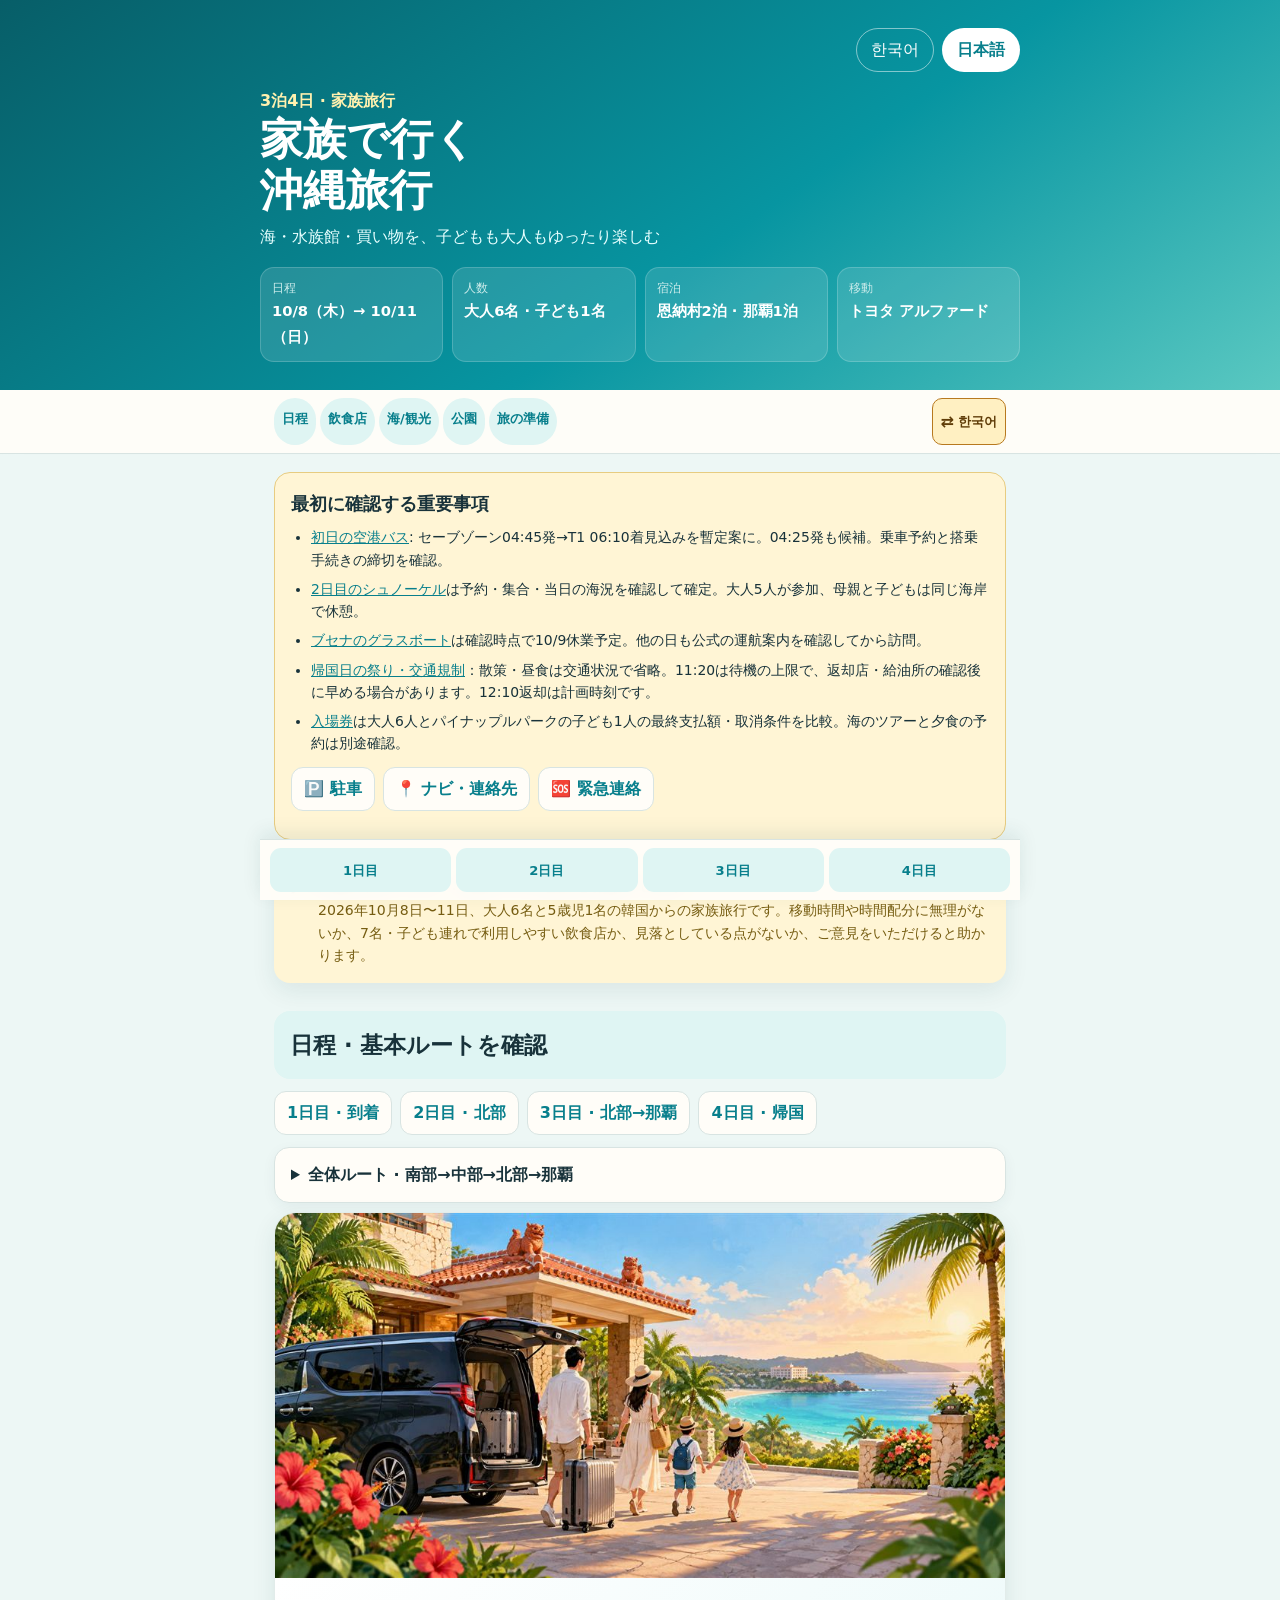
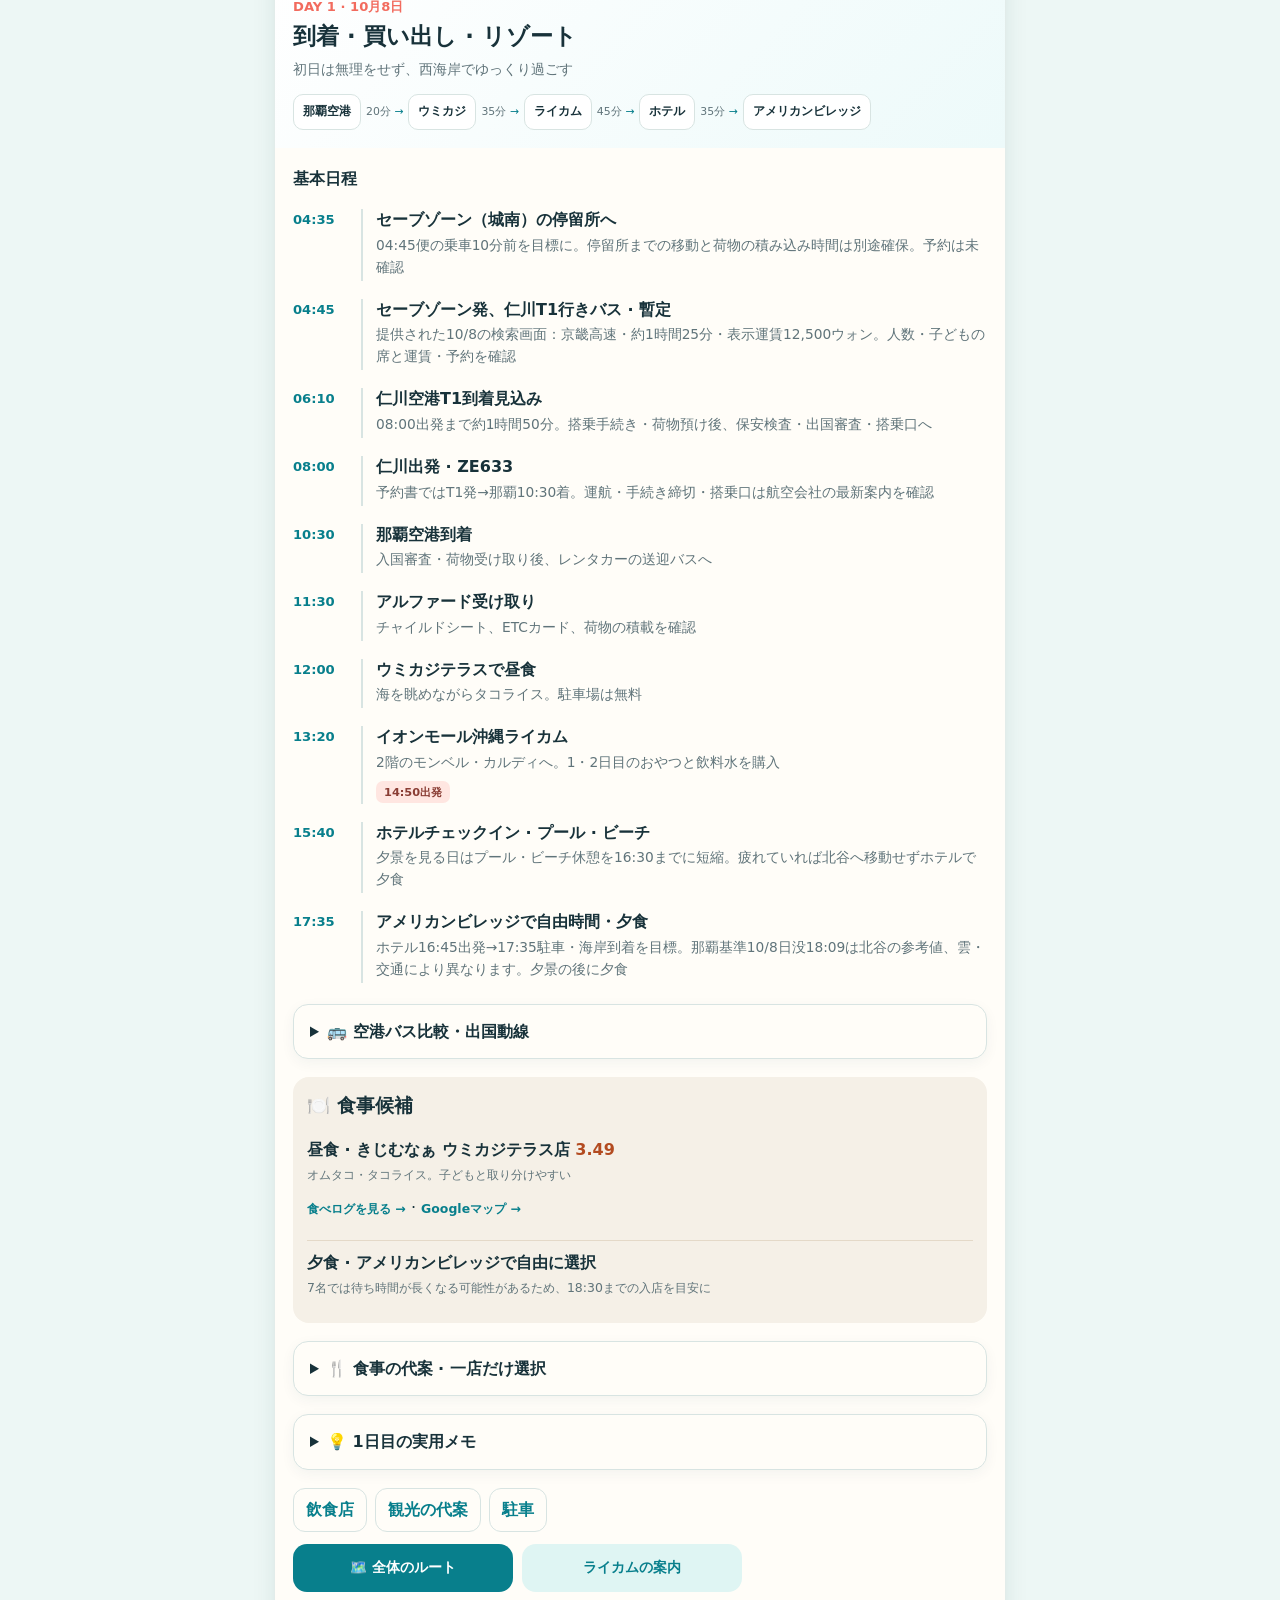
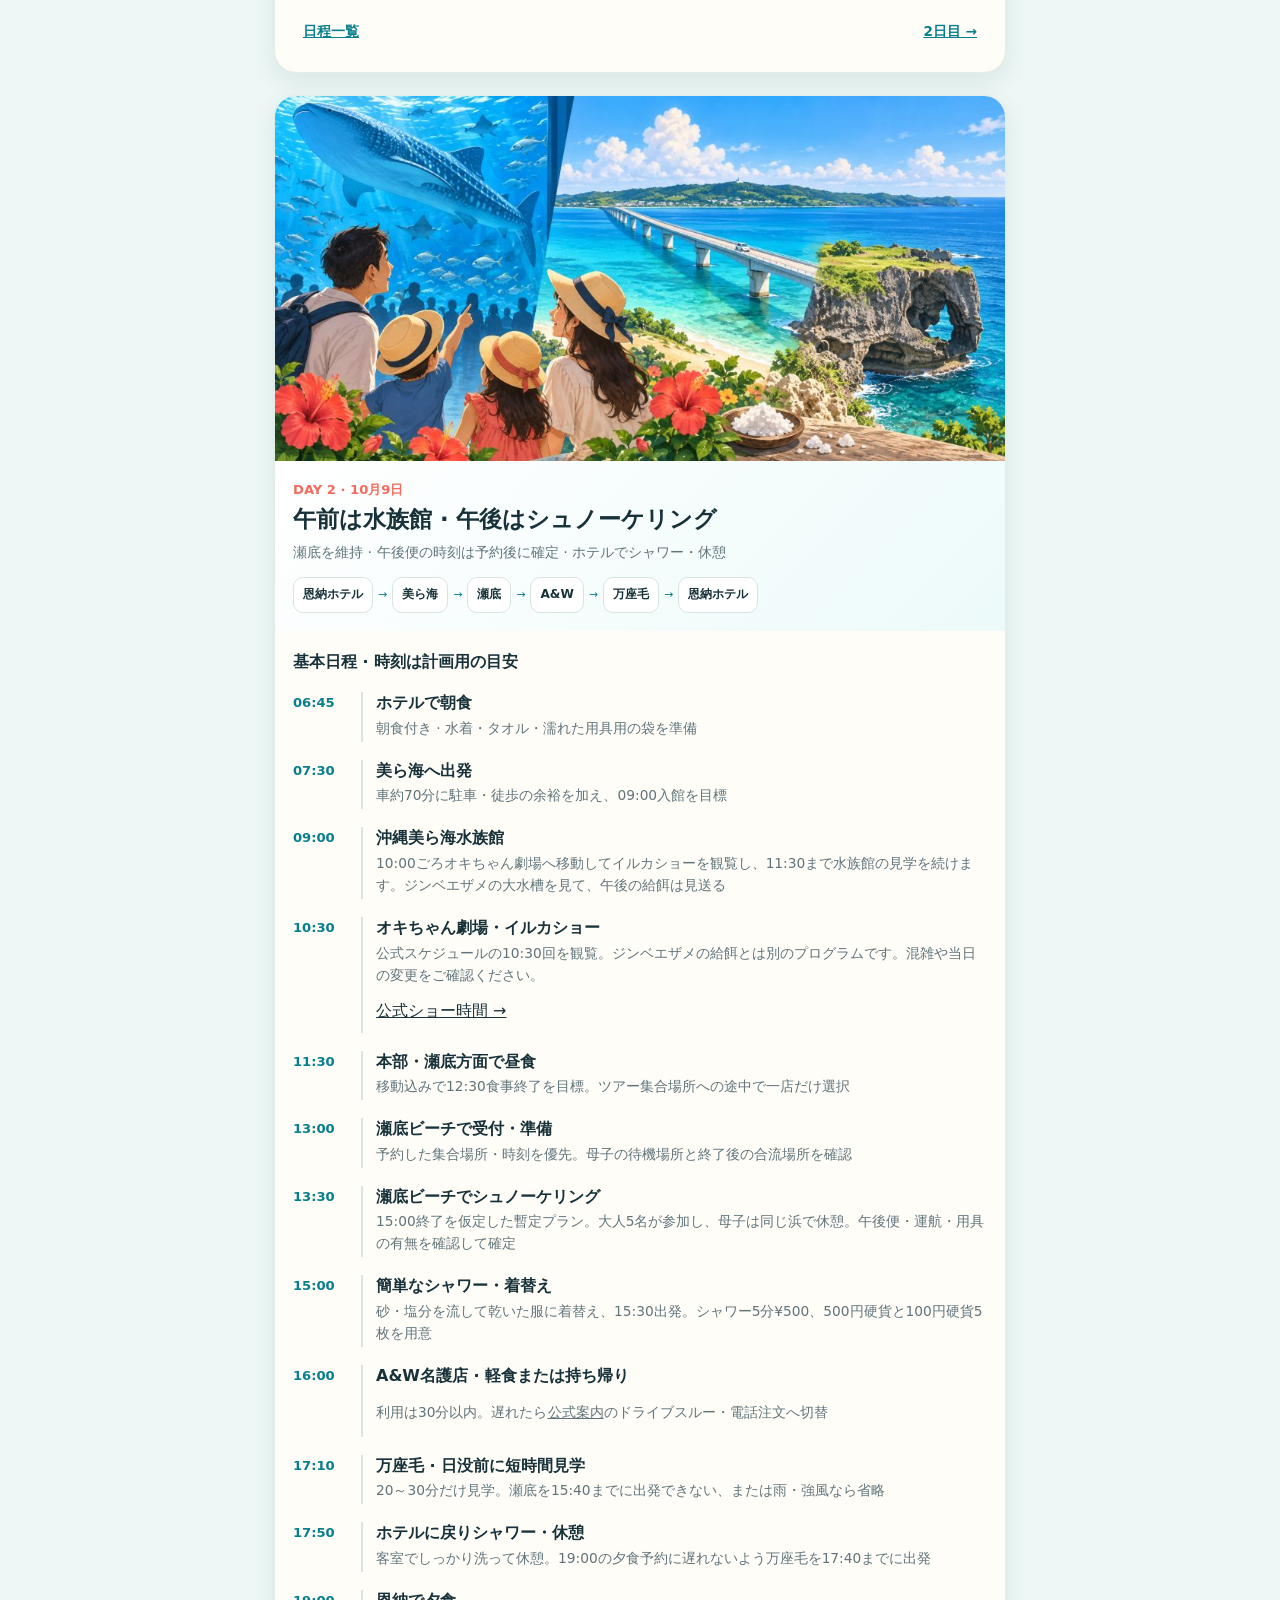
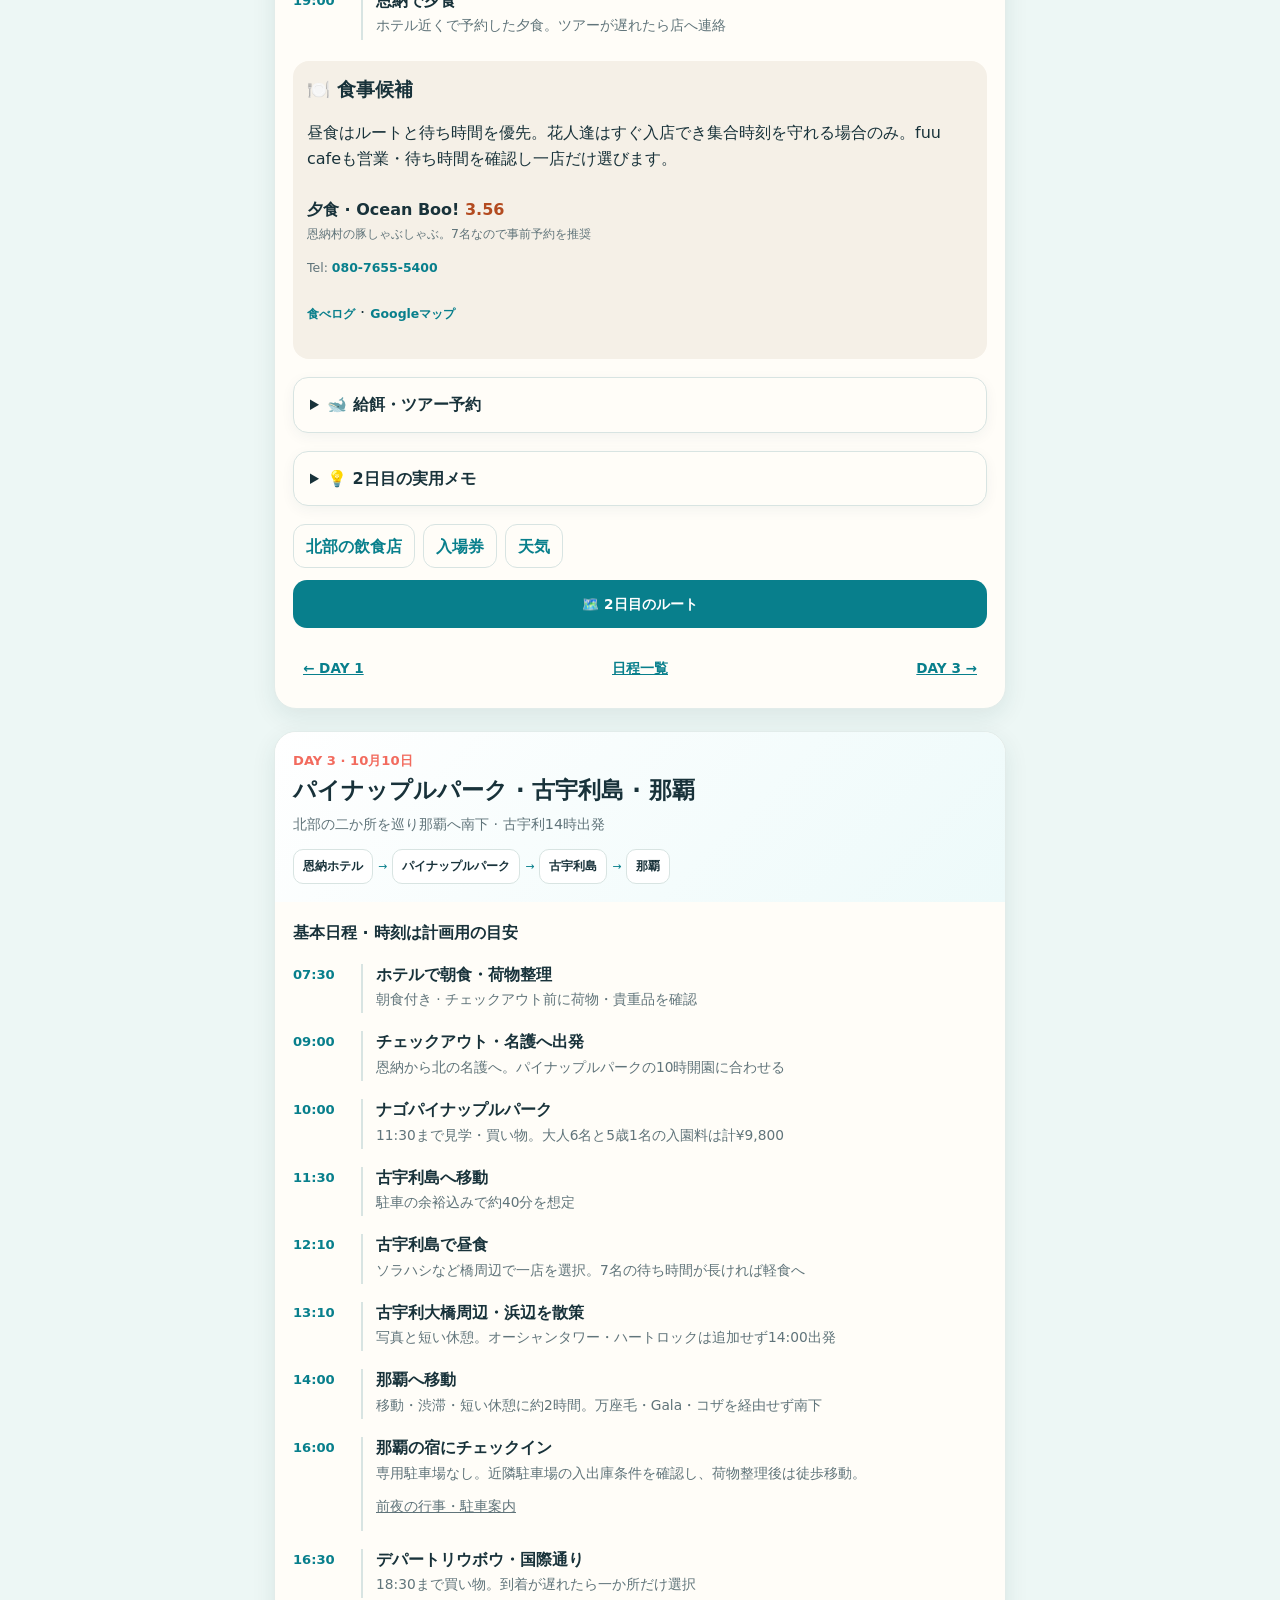
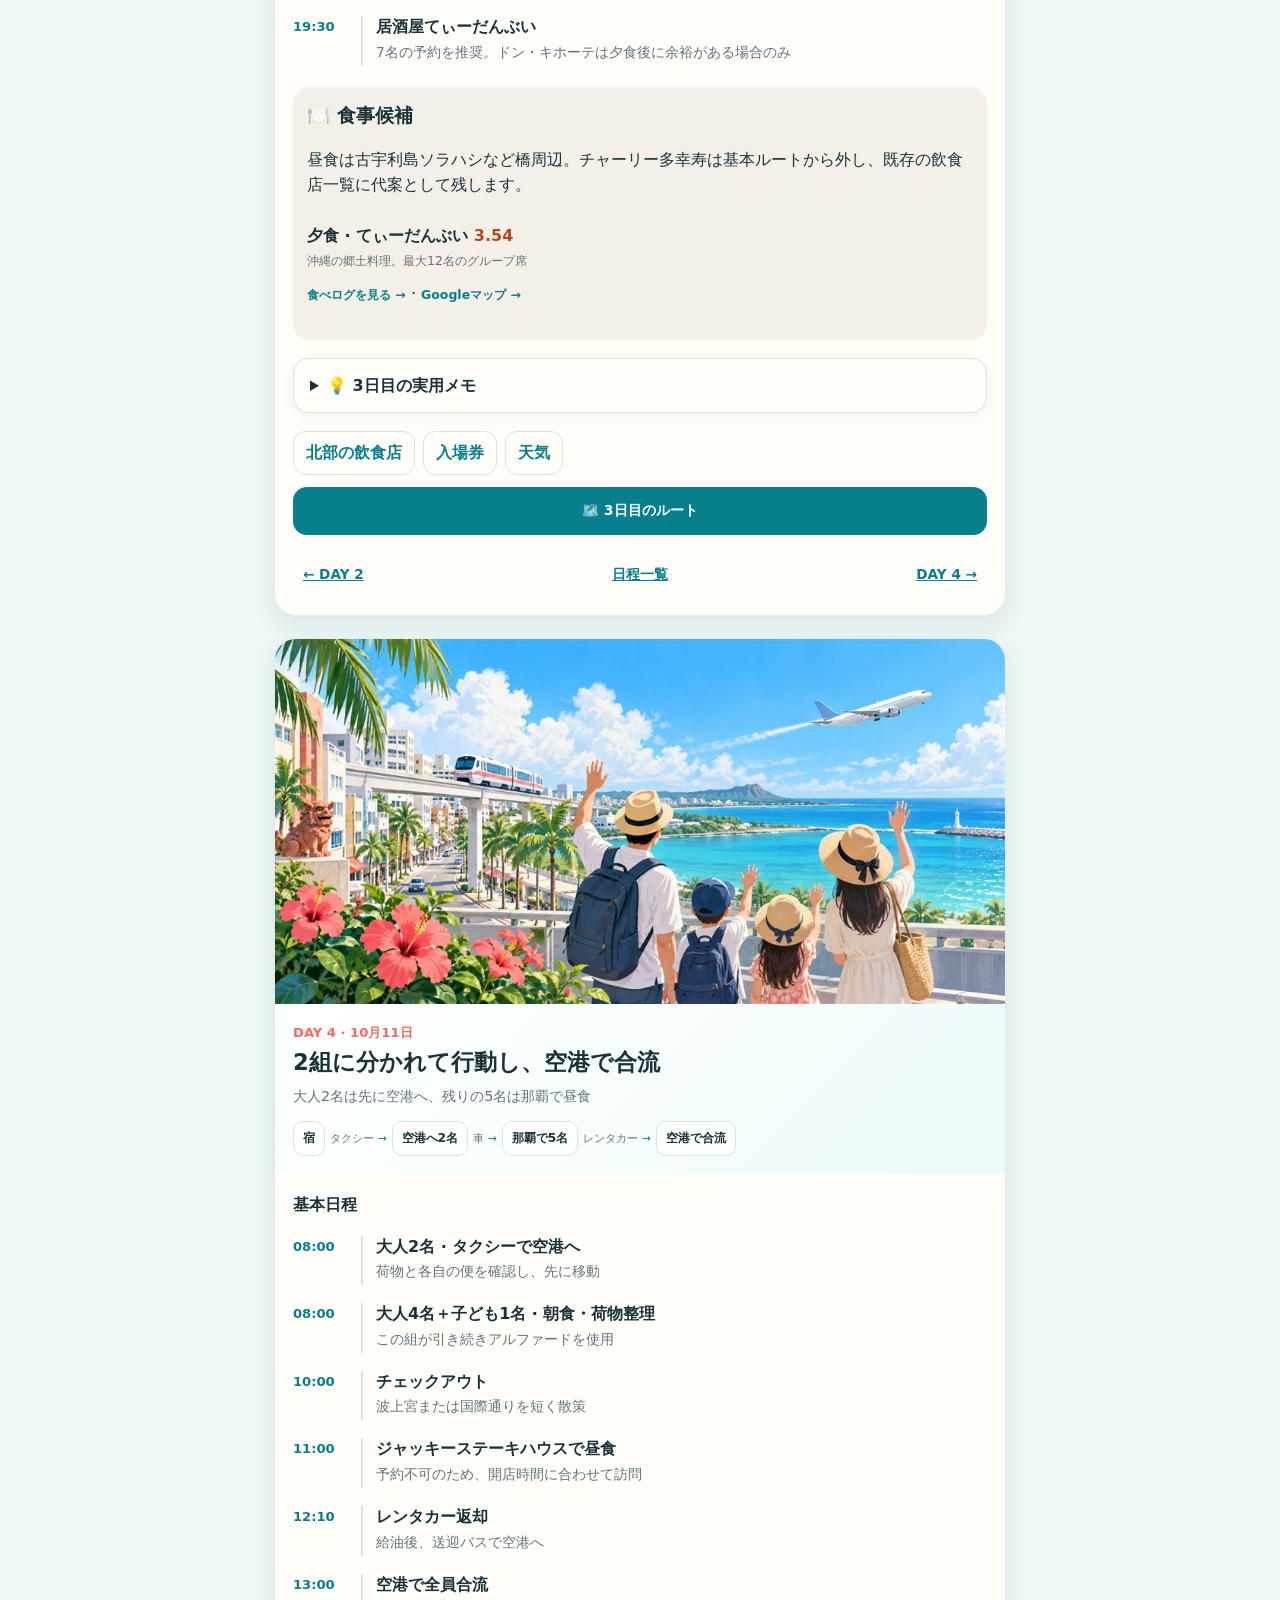
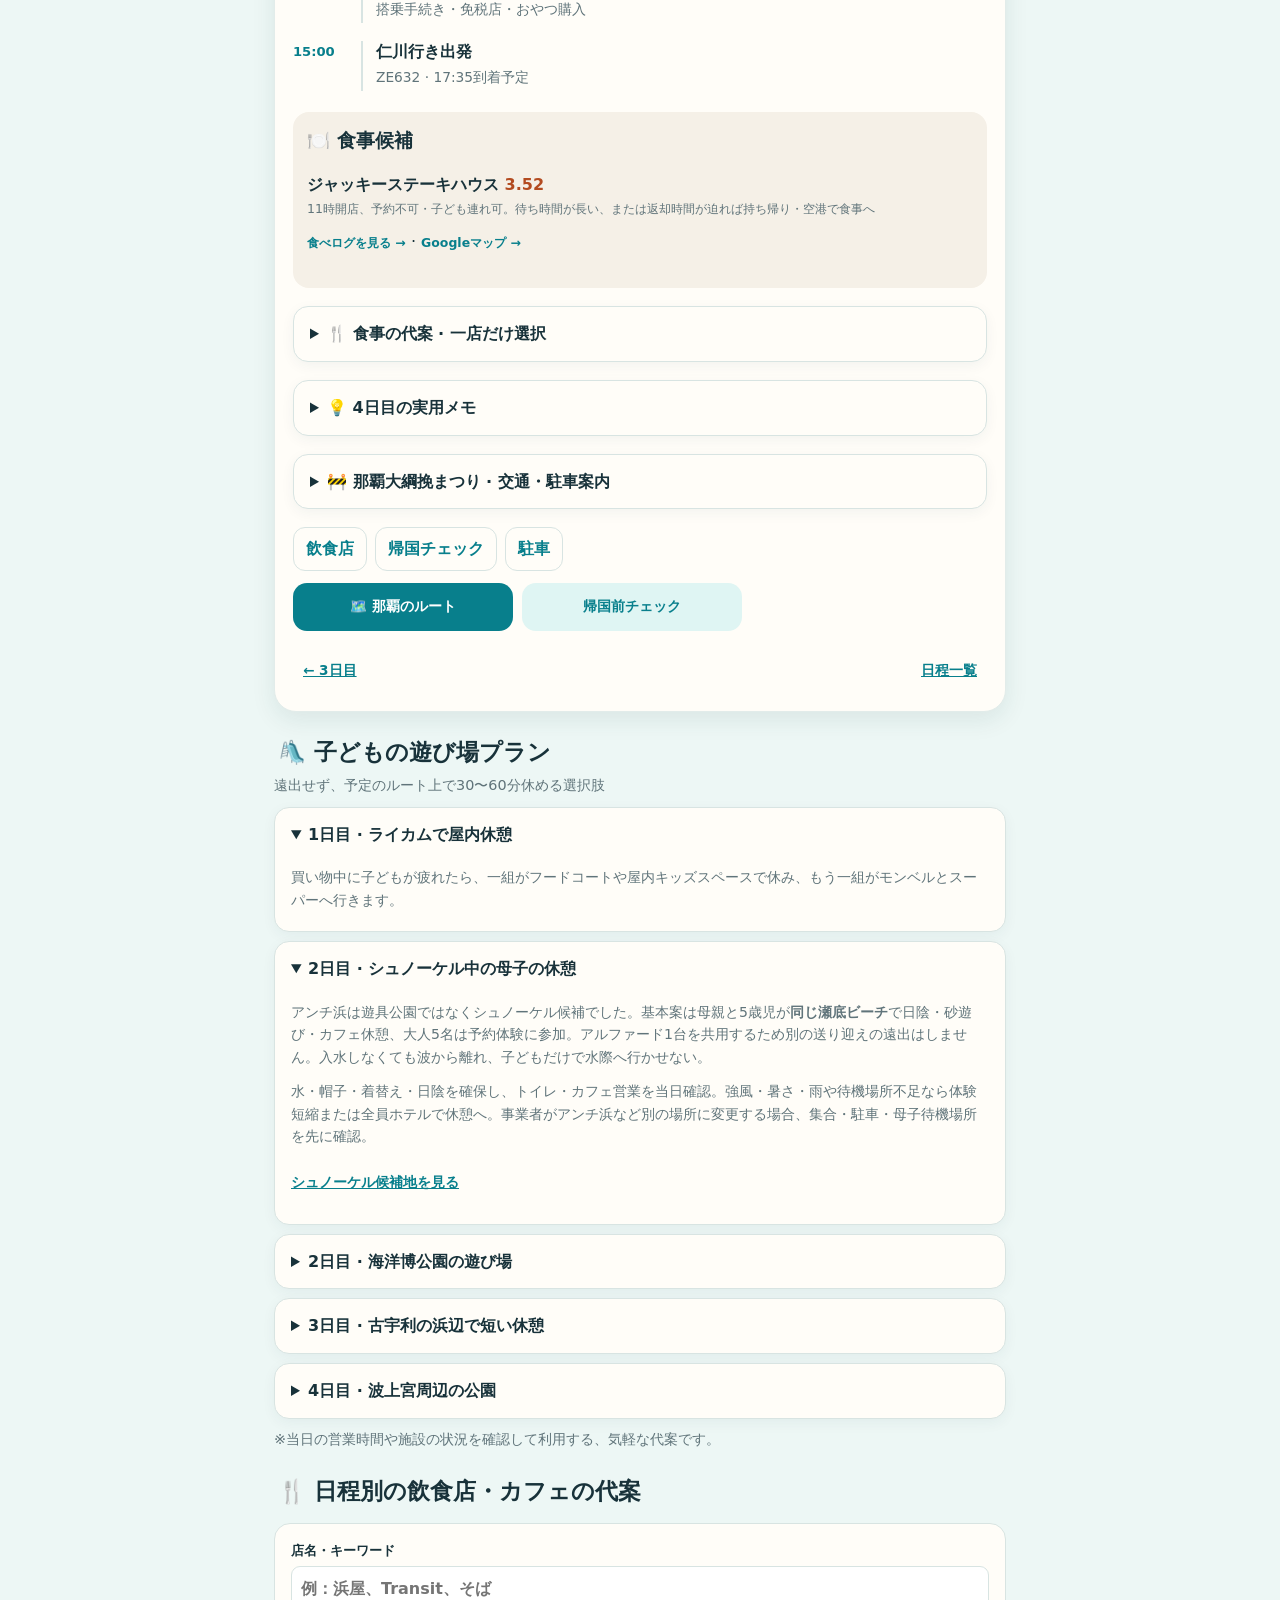
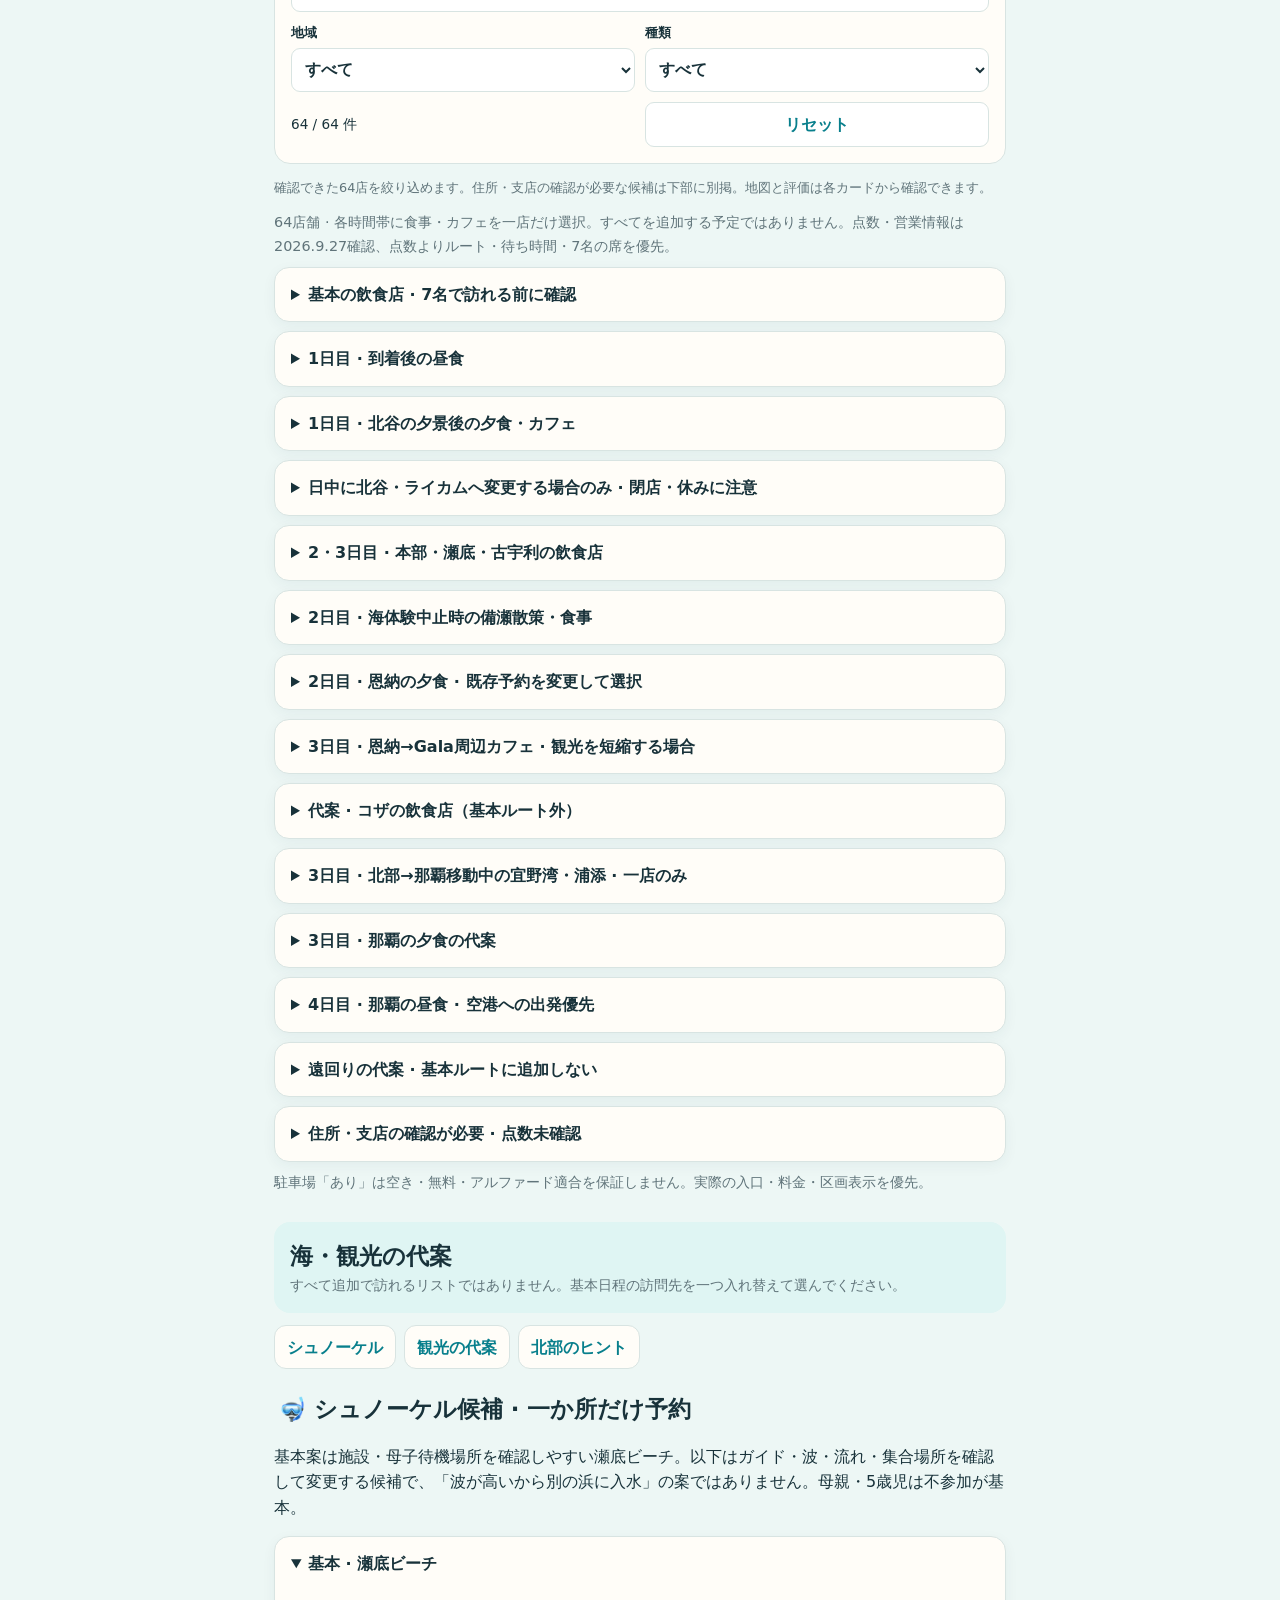
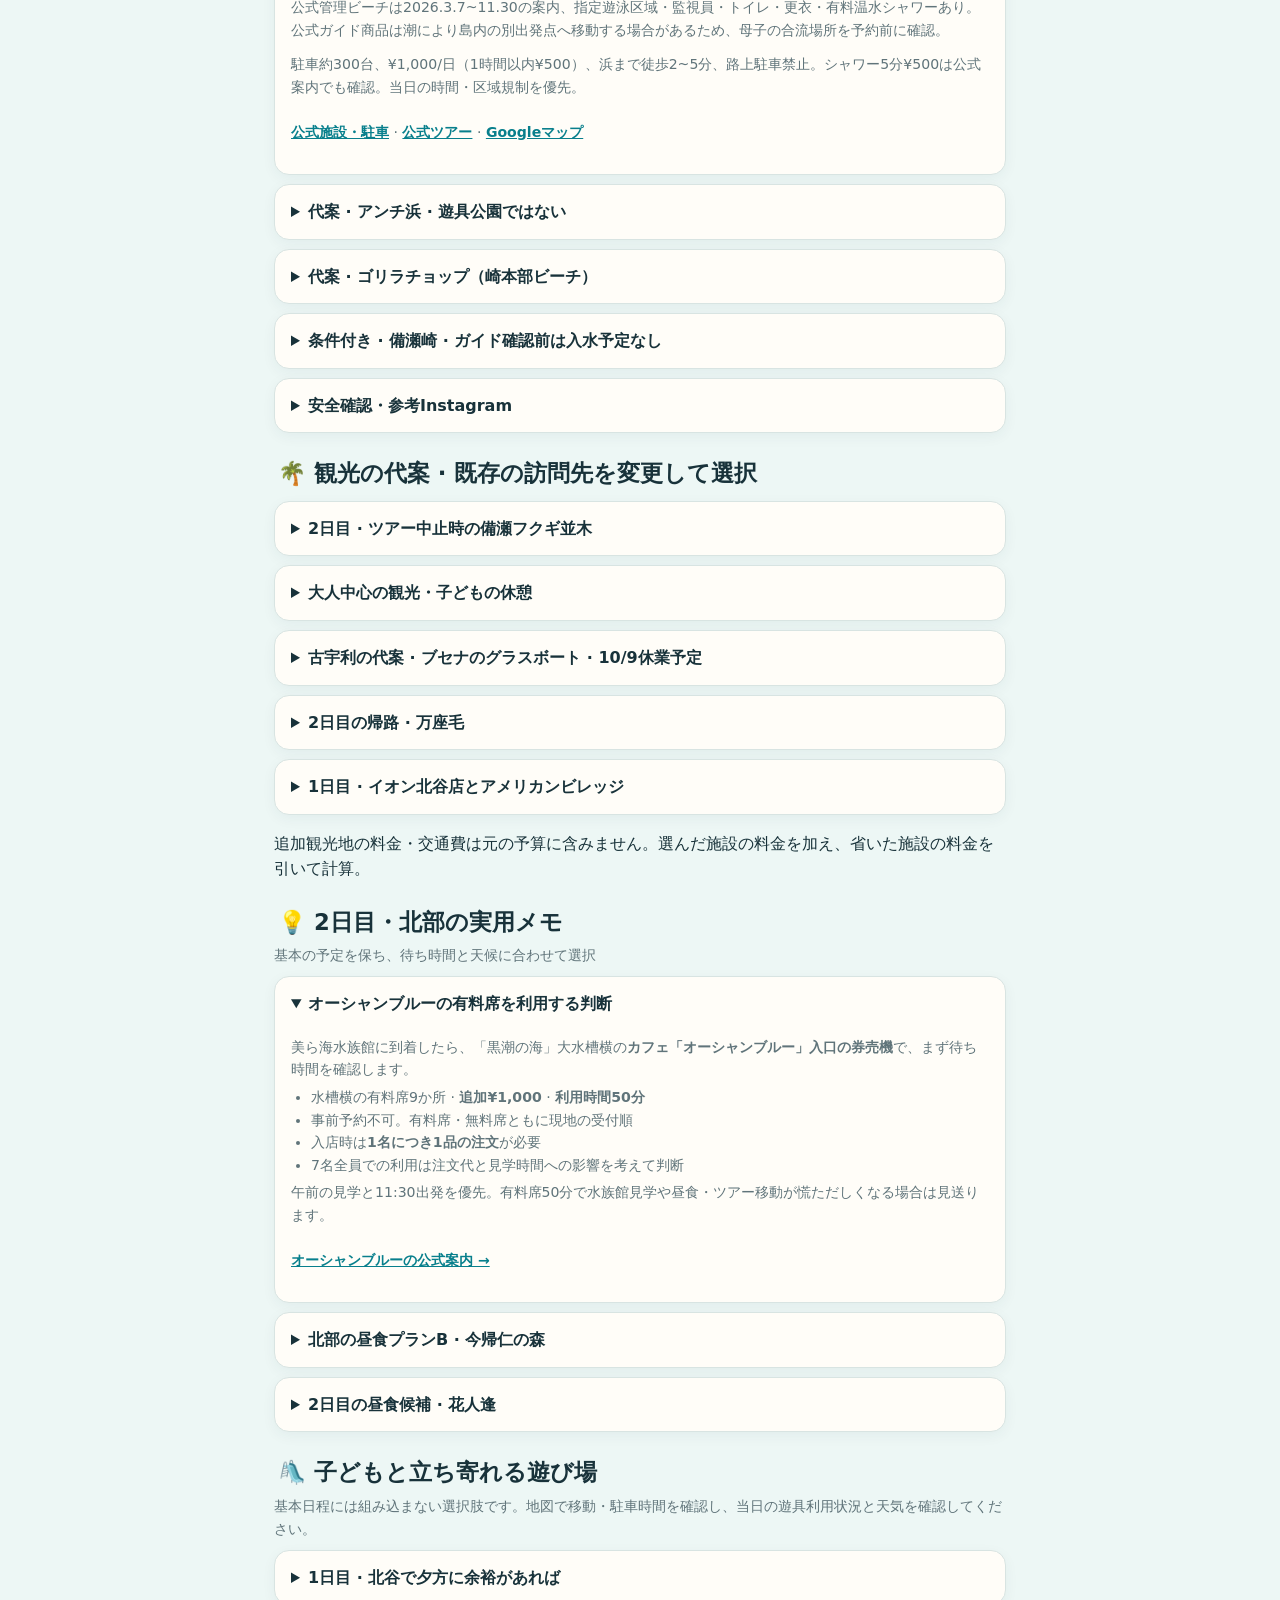
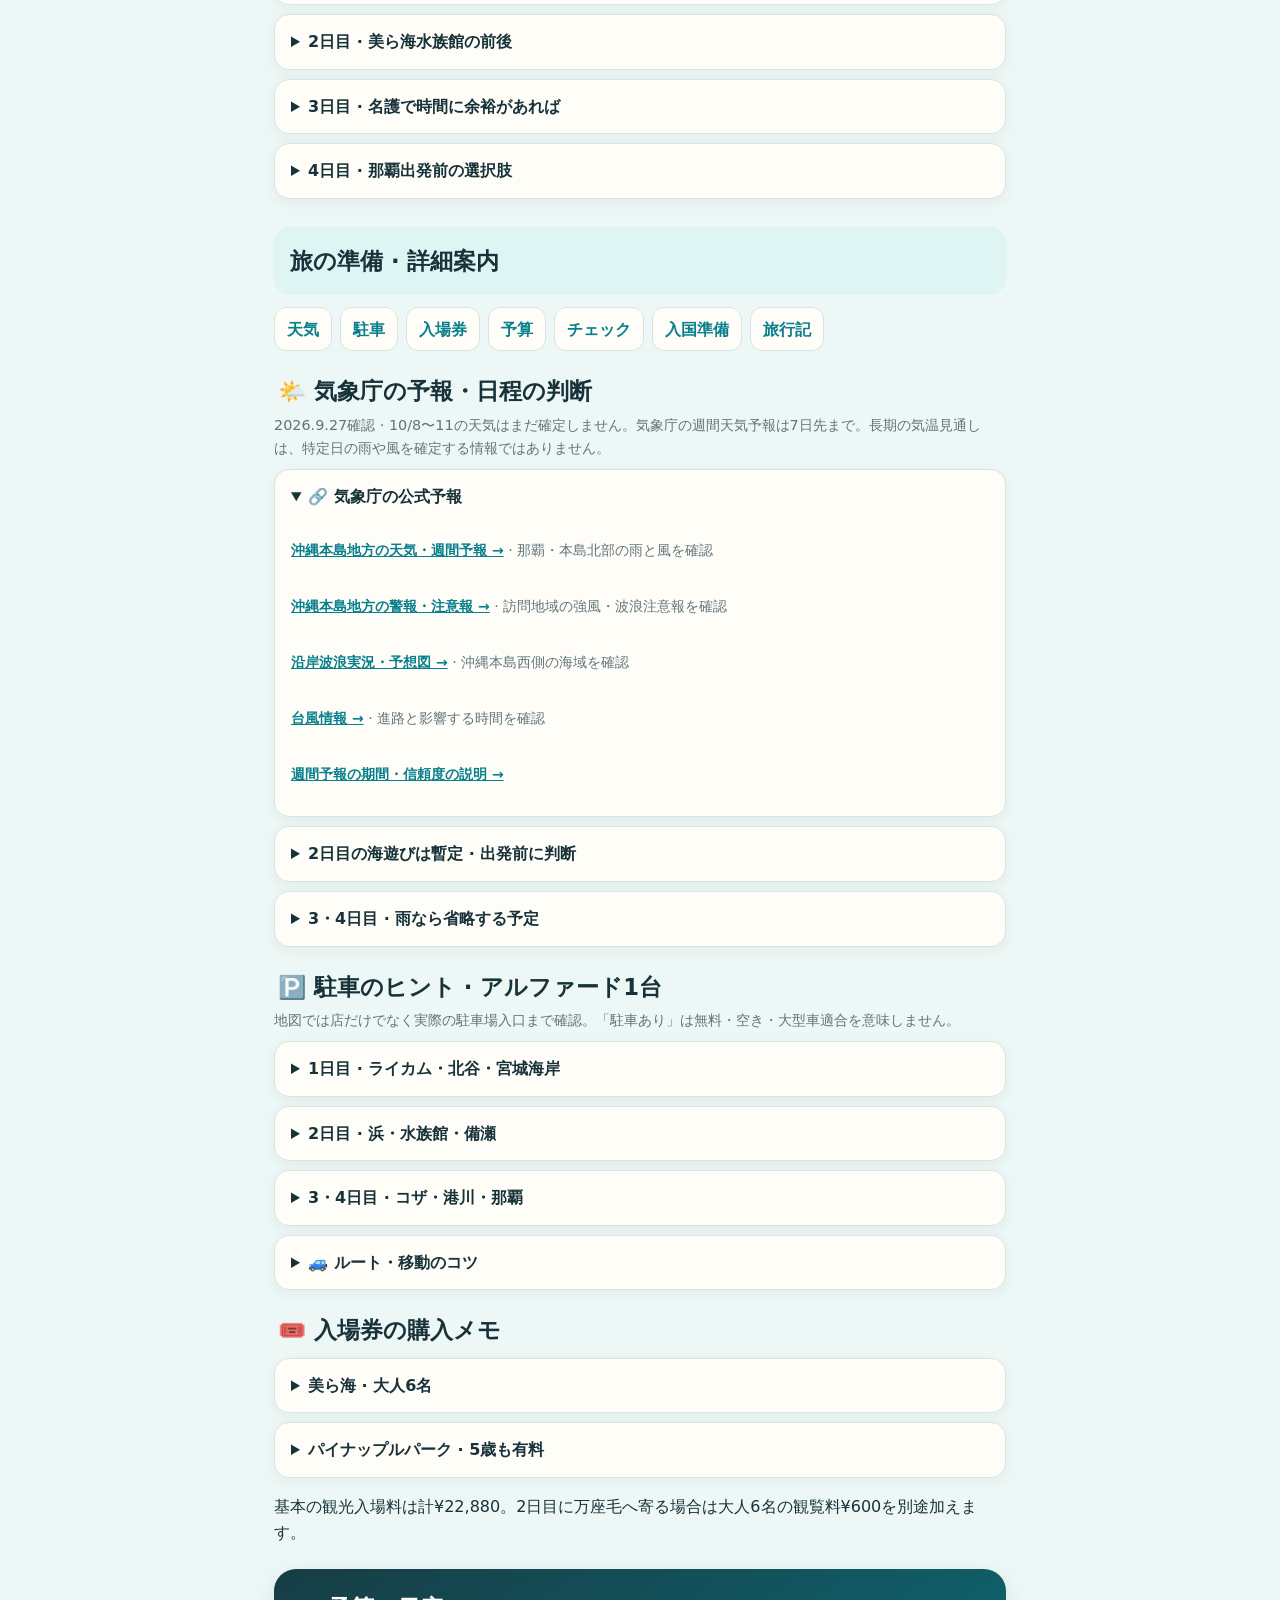
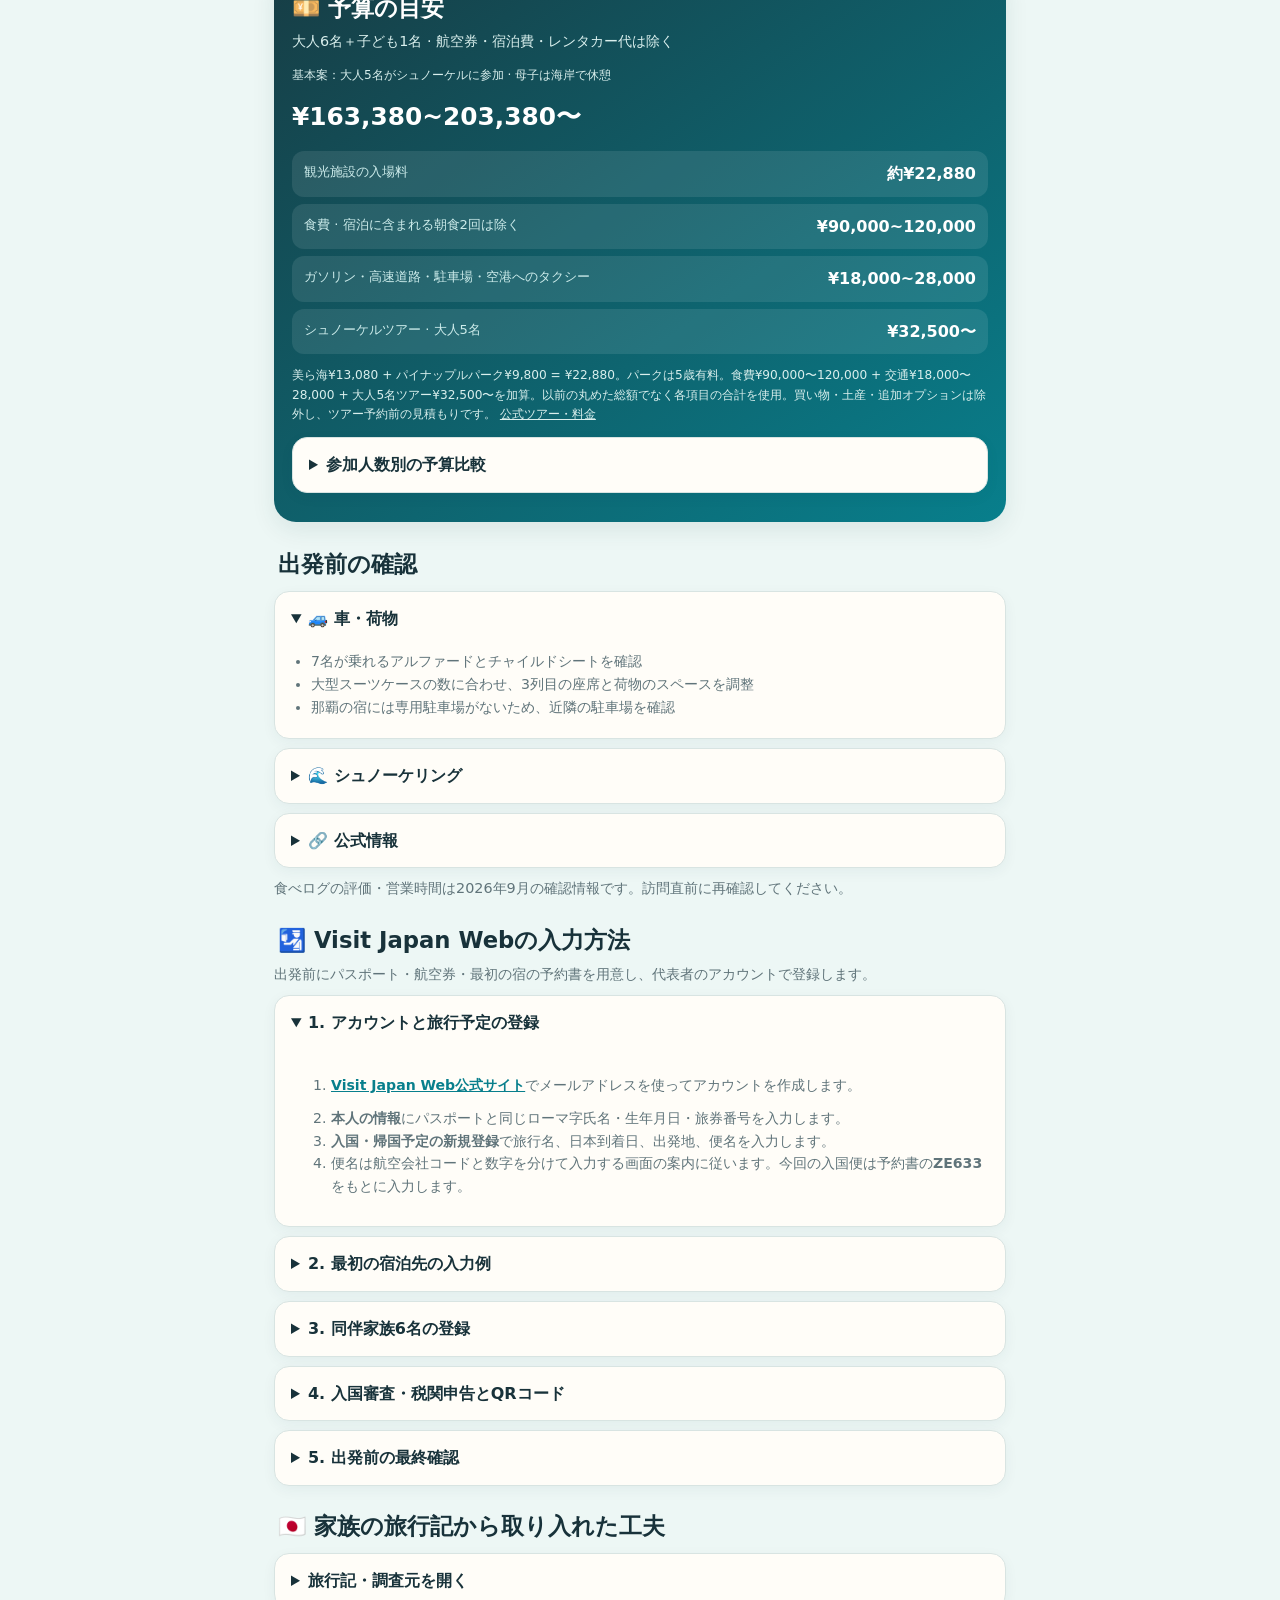
==== commit 3d2ebafe: "Improve mobile trip navigation and offline reliability" ====
--- a/ja.html
+++ b/ja.html
@@ -3,11 +3,11 @@
 <title>家族で行く沖縄旅行</title>
 <link rel="stylesheet" href="assets/trip.css"><link rel="alternate" hreflang="ko" href="./index.html"><link rel="alternate" hreflang="ja" href="./ja.html"></head><body>
 <header class="hero"><div><nav class="language-switch" aria-label="表示言語"><a href="./index.html" lang="ko" hreflang="ko">한국어</a><a href="./ja.html" lang="ja" hreflang="ja" aria-current="page">日本語</a></nav><p class="eyebrow">3泊4日 · 家族旅行</p><h1>家族で行く<br>沖縄旅行</h1><p class="hero-copy">海・水族館・買い物を、子どもも大人もゆったり楽しむ</p><div class="facts"><div class="fact"><span>日程</span><strong>10/8（木）→ 10/11（日）</strong></div><div class="fact"><span>人数</span><strong>大人6名 · 子ども1名</strong></div><div class="fact"><span>宿泊</span><strong>恩納村2泊 · 那覇1泊</strong></div><div class="fact"><span>移動</span><strong>トヨタ アルファード</strong></div></div></div></header>
-<nav class="day-nav" aria-label="メインメニュー"><a href="#itinerary">日程</a><a href="#food-options">飲食店</a><a href="#sea-options">海/観光</a><a href="#playgrounds">公園</a><a href="#travel-prep">旅の準備</a><a class="nav-language" href="./index.html" lang="ko" hreflang="ko" aria-label="韓国語に切り替え">한국어</a></nav><main><section class="key-checks" id="key-checks"><h2>最初に確認する重要事項</h2><ul><li><a href="#day1">初日の空港バス</a>: セーブゾーン04:45発→T1 06:10着見込みを暫定案に。04:25発も候補。乗車予約と搭乗手続きの締切を確認。</li><li><a href="#day2">2日目のシュノーケル</a>は予約・集合・当日の海況を確認して確定。大人5人が参加、母親と子どもは同じ海岸で休憩。</li><li><a href="#nearby-options">ブセナのグラスボート</a>は確認時点で10/9休業予定。他の日も公式の運航案内を確認してから訪問。</li><li><a href="#day4">帰国日の食事</a>：11:20までに着席できなければ待つのを中止。給油・移動を逆算し、12:10のレンタカー返却を優先。</li><li><a href="#ticket-tips">入場券</a>は大人6人とパイナップルパークの子ども1人の最終支払額・取消条件を比較。海のツアーと夕食の予約は別途確認。</li></ul></section><aside class="notice"><span>💬</span><div><b>沖縄に詳しい方へ：旅程へのご意見をお願いします</b><p>2026年10月8日〜11日、大人6名と5歳児1名の韓国からの家族旅行です。移動時間や時間配分に無理がないか、7名・子ども連れで利用しやすい飲食店か、見落としている点がないか、ご意見をいただけると助かります。</p></div></aside><div class="section-intro" id="itinerary"><h2>日程 · 基本ルートを確認</h2></div><nav class="jump-links" aria-label="関連する詳細案内"><a href="#day1">1日目 · 到着</a><a href="#day2">2日目 · 北部</a><a href="#day3">3日目 · 北部→那覇</a><a href="#day4">4日目 · 帰国</a></nav><details><summary>全体ルート · 南部→中部→北部→那覇</summary><div class="detail"><p>空港・ウミカジ（南部）→ライカム・北谷（中部）→恩納と北部観光→那覇の流れです。恩納も地域区分では北部に入ります。</p><p>1日目はホテルから北谷を往復し、2日目は美ら海・瀬底から恩納へ戻ります。3日目は名護・古宇利へ再び北上します。</p><p>恩納2泊と海の後の客室シャワー・休憩を優先したルートです。3日目は古宇利から万座毛・Gala・コザに寄らず那覇へ向かいます。移動時間は交通・駐車で変わります。</p></div></details><section class="day" id="day1"><img class="day-image" src="assets/day-1.jpg" alt="沖縄のリゾートに到着する家族旅行のイラスト" width="960" height="480" loading="lazy"><div class="day-head"><p class="day-kicker">DAY 1 · 10月8日</p><h2>到着 · 買い出し · リゾート</h2><p class="day-summary">初日は無理をせず、西海岸でゆっくり過ごす</p><div class="route"><span class="place">那覇空港</span><span class="drive">20分</span><span class="place">ウミカジ</span><span class="drive">35分</span><span class="place">ライカム</span><span class="drive">45分</span><span class="place">ホテル</span><span class="drive">35分</span><span class="place">アメリカンビレッジ</span></div></div><h3 class="timeline-heading">基本日程</h3><ol class="timeline"><li class="slot"><time class="time">04:35</time><div class="event"><strong>セーブゾーン（城南）の停留所へ</strong><p>04:45便の乗車10分前を目標に。停留所までの移動と荷物の積み込み時間は別途確保。予約は未確認</p></div></li><li class="slot"><time class="time">04:45</time><div class="event"><strong>セーブゾーン発、仁川T1行きバス · 暫定</strong><p>提供された10/8の検索画面：京畿高速・約1時間25分・表示運賃12,500ウォン。人数・子どもの席と運賃・予約を確認</p></div></li><li class="slot"><time class="time">06:10</time><div class="event"><strong>仁川空港T1到着見込み</strong><p>08:00出発まで約1時間50分。搭乗手続き・荷物預け後、保安検査・出国審査・搭乗口へ</p></div></li><li class="slot"><time class="time">08:00</time><div class="event"><strong>仁川出発 · ZE633</strong><p>予約書ではT1発→那覇10:30着。運航・手続き締切・搭乗口は航空会社の最新案内を確認</p></div></li>
+<nav class="day-nav" aria-label="メインメニュー"><a href="#itinerary">日程</a><a href="#food-options">飲食店</a><a href="#sea-options">海/観光</a><a href="#playgrounds">公園</a><a href="#travel-prep">旅の準備</a><a class="nav-language" href="./index.html" lang="ko" hreflang="ko" aria-label="韓国語に切り替え">한국어</a></nav><main><section class="key-checks" id="key-checks"><h2>最初に確認する重要事項</h2><ul><li><a href="#day1">初日の空港バス</a>: セーブゾーン04:45発→T1 06:10着見込みを暫定案に。04:25発も候補。乗車予約と搭乗手続きの締切を確認。</li><li><a href="#day2">2日目のシュノーケル</a>は予約・集合・当日の海況を確認して確定。大人5人が参加、母親と子どもは同じ海岸で休憩。</li><li><a href="#nearby-options">ブセナのグラスボート</a>は確認時点で10/9休業予定。他の日も公式の運航案内を確認してから訪問。</li><li><a href="#festival">帰国日の祭り・交通規制</a>：散策・昼食は交通状況で省略。11:20は待機の上限で、返却店・給油所の確認後に早める場合があります。12:10返却は計画時刻です。</li><li><a href="#ticket-tips">入場券</a>は大人6人とパイナップルパークの子ども1人の最終支払額・取消条件を比較。海のツアーと夕食の予約は別途確認。</li></ul><nav class="jump-links" aria-label="現地ですぐ確認"><a href="#parking-tips">🅿️ 駐車</a><a href="#navigation-contacts">📍 ナビ・連絡先</a><a href="#emergency-contacts">🆘 緊急連絡</a></nav></section><aside class="notice"><span>💬</span><div><b>沖縄に詳しい方へ：旅程へのご意見をお願いします</b><p>2026年10月8日〜11日、大人6名と5歳児1名の韓国からの家族旅行です。移動時間や時間配分に無理がないか、7名・子ども連れで利用しやすい飲食店か、見落としている点がないか、ご意見をいただけると助かります。</p></div></aside><div class="section-intro" id="itinerary"><h2>日程 · 基本ルートを確認</h2></div><nav class="jump-links" aria-label="関連する詳細案内"><a href="#day1">1日目 · 到着</a><a href="#day2">2日目 · 北部</a><a href="#day3">3日目 · 北部→那覇</a><a href="#day4">4日目 · 帰国</a></nav><details><summary>全体ルート · 南部→中部→北部→那覇</summary><div class="detail"><p>空港・ウミカジ（南部）→ライカム・北谷（中部）→恩納と北部観光→那覇の流れです。恩納も地域区分では北部に入ります。</p><p>1日目はホテルから北谷を往復し、2日目は美ら海・瀬底から恩納へ戻ります。3日目は名護・古宇利へ再び北上します。</p><p>恩納2泊と海の後の客室シャワー・休憩を優先したルートです。3日目は古宇利から万座毛・Gala・コザに寄らず那覇へ向かいます。移動時間は交通・駐車で変わります。</p></div></details><section class="day" id="day1"><img class="day-image" src="assets/day-1.jpg" alt="沖縄のリゾートに到着する家族旅行のイラスト" width="960" height="480" loading="lazy"><div class="day-head"><p class="day-kicker">DAY 1 · 10月8日</p><h2>到着 · 買い出し · リゾート</h2><p class="day-summary">初日は無理をせず、西海岸でゆっくり過ごす</p><div class="route"><span class="place">那覇空港</span><span class="drive">20分</span><span class="place">ウミカジ</span><span class="drive">35分</span><span class="place">ライカム</span><span class="drive">45分</span><span class="place">ホテル</span><span class="drive">35分</span><span class="place">アメリカンビレッジ</span></div></div><h3 class="timeline-heading">基本日程</h3><ol class="timeline"><li class="slot"><time class="time">04:35</time><div class="event"><strong>セーブゾーン（城南）の停留所へ</strong><p>04:45便の乗車10分前を目標に。停留所までの移動と荷物の積み込み時間は別途確保。予約は未確認</p></div></li><li class="slot"><time class="time">04:45</time><div class="event"><strong>セーブゾーン発、仁川T1行きバス · 暫定</strong><p>提供された10/8の検索画面：京畿高速・約1時間25分・表示運賃12,500ウォン。人数・子どもの席と運賃・予約を確認</p></div></li><li class="slot"><time class="time">06:10</time><div class="event"><strong>仁川空港T1到着見込み</strong><p>08:00出発まで約1時間50分。搭乗手続き・荷物預け後、保安検査・出国審査・搭乗口へ</p></div></li><li class="slot"><time class="time">08:00</time><div class="event"><strong>仁川出発 · ZE633</strong><p>予約書ではT1発→那覇10:30着。運航・手続き締切・搭乗口は航空会社の最新案内を確認</p></div></li>
 <li class="slot"><time class="time">10:30</time><div class="event"><strong>那覇空港到着</strong><p>入国審査・荷物受け取り後、レンタカーの送迎バスへ</p></div></li><li class="slot"><time class="time">11:30</time><div class="event"><strong>アルファード受け取り</strong><p>チャイルドシート、ETCカード、荷物の積載を確認</p></div></li><li class="slot"><time class="time">12:00</time><div class="event"><strong>ウミカジテラスで昼食</strong><p>海を眺めながらタコライス。駐車場は無料</p></div></li><li class="slot"><time class="time">13:20</time><div class="event"><strong>イオンモール沖縄ライカム</strong><p>2階のモンベル・カルディへ。1・2日目のおやつと飲料水を購入</p><span class="tag">14:50出発</span></div></li><li class="slot"><time class="time">15:40</time><div class="event"><strong>ホテルチェックイン · プール · ビーチ</strong><p>夕景を見る日はプール・ビーチ休憩を16:30までに短縮。疲れていれば北谷へ移動せずホテルで夕食</p></div></li><li class="slot"><time class="time">17:35</time><div class="event"><strong>アメリカンビレッジで自由時間・夕食</strong><p>ホテル16:45出発→17:35駐車・海岸到着を目標。那覇基準10/8日没18:09は北谷の参考値、雲・交通により異なります。夕景の後に夕食</p></div></li></ol>
-<details><summary>🚌 空港バス比較・出国動線</summary><div class="detail"><p><b>暫定：セーブゾーン04:45発 → T1 06:10着見込み</b>（検索画面の表示運賃12,500ウォン）。停留所までの移動は別途必要です。</p><p>早い便はセーブゾーン04:25発 → 05:50着見込み、同じく12,500ウォン。フォレスティア西門05:10発 → 06:40着見込みは11,900ウォンです。</p><p>検索時点の時刻・運賃で、予約完了は未確認。航空会社の搭乗手続き締切も確認してください。国内バス代は円建ての旅行予算に含みません。</p></div></details><div class="food"><h3>🍽️ 食事候補</h3><div class="pick"><strong>昼食 · きじむなぁ ウミカジテラス店 <span class="score">3.49</span></strong><p>オムタコ・タコライス。子どもと取り分けやすい</p><a href="https://tabelog.com/okinawa/A4701/A470103/47016227/" target="_blank" rel="noopener">食べログを見る →</a> · <a href="https://www.google.com/maps/search/?api=1&amp;query=%E3%81%8D%E3%81%98%E3%82%80%E3%81%AA%E3%81%81%20%E3%82%A6%E3%83%9F%E3%82%AB%E3%82%B8%E3%83%86%E3%83%A9%E3%82%B9%E5%BA%97%20%E6%B2%96%E7%B8%84%E7%9C%8C%20%E8%B1%8A%E8%A6%8B%E5%9F%8E%E5%B8%82%E7%80%AC%E9%95%B7174-6%20%E3%82%A6%E3%83%9F%E3%82%AB%E3%82%B8%E3%83%86%E3%83%A9%E3%82%B9" target="_blank" rel="noopener">Googleマップ →</a></div><div class="pick"><strong>夕食 · アメリカンビレッジで自由に選択</strong><p>7名では待ち時間が長くなる可能性があるため、18:30までの入店を目安に</p></div></div><details><summary>🍴 食事の代案 · 一店だけ選択</summary><div class="detail"><p>夕景後の夕食はHAN’S・とんかつ太郎・KISEKI・MEXICOから一店、コーヒーはジバゴローステリーかサンフランシスコから一店だけ。Transitは宮城海岸へ場所を替える場合。浜屋・King Sideは日中営業のため夕景後には入れません。</p><p><a href="#food-d1evening">点数・Googleマップ・駐車の詳細 →</a></p></div></details><details><summary>💡 1日目の実用メモ</summary><div class="detail"><ul><li>ウミカジテラスでは島内の無料駐車場を利用し、各店の営業時間を入店前に確認します。</li><li>ライカムの駐車場は無料。<b>モンベルは2階</b>です。カルディも2階。スーパーの階は館内案内で確認し、手分けすると効率的です。</li><li>リザン到着時はロビーで家族と荷物を先に降ろしてから駐車し、駐車券は連泊中保管します。</li><li>アメリカンビレッジでは美浜公共駐車場（無料）を候補に、満車ならフィッシャリーナ公共駐車場（2時間無料・1日最大¥400の案内）を確認。区画表示を優先し、外部観光だけにモール駐車場を使わない。</li><li>夕景を見るならホテル16:45出発・海岸17:35到着を目標に駐車の余裕を確保。10/8日没18:09は那覇基準の参考で北谷・天候により異なります。 <a href="https://eco.mtk.nao.ac.jp/koyomi/dni/2026/s4810.html" target="_blank" rel="noopener">国立天文台の日没表</a></li><li><a href="https://map.kaldi.co.jp/kaldi/detailMap?%3Baccmd=0&amp;account=kaldi&amp;adr=47&amp;bid=379&amp;pgret=2" target="_blank" rel="noopener">カルディライカム店公式案内 · 2階</a></li></ul><p><a href="https://blog.naver.com/barond1231/224398605699" target="_blank" rel="noopener">韓国語の個人旅行記 · ウミカジ 2026.9.2 →</a> · <a href="https://blog.naver.com/alstjsdl0831/224384374365" target="_blank" rel="noopener">ライカム 2026.8.20 →</a> · <a href="https://blog.naver.com/joyandjenny/224422004364" target="_blank" rel="noopener">駐車場 2026.9.24 →</a></p></div></details><nav class="jump-links day-links" aria-label="関連する詳細案内"><a href="#food-d1evening">飲食店</a><a href="#nearby-options">観光の代案</a><a href="#parking-tips">駐車</a></nav><div class="actions"><a class="action" href="https://www.google.com/maps/dir/?api=1&origin=Naha+Airport&destination=Rizzan+Sea-Park+Hotel+Tancha+Bay&waypoints=Umikaji+Terrace%7CAEON+MALL+Okinawa+Rycom%7CRizzan+Sea-Park+Hotel+Tancha+Bay%7CAmerican+Village+Okinawa&travelmode=driving" target="_blank" rel="noopener">🗺️ 全体のルート</a><a class="action secondary" href="https://okinawarycom.aeonmall.jp/" target="_blank" rel="noopener">ライカムの案内</a></div><nav class="day-pager" aria-label="日付の移動"><a href="#itinerary">日程一覧</a><a href="#day2">2日目 →</a></nav></section><section class="day" id="day2"><img class="day-image" src="assets/day-2-v2.jpg" alt="沖縄の海と水族館の旅行イメージ" width="960" height="480" loading="lazy"><div class="day-head"><p class="day-kicker">DAY 2 · 10月9日</p><h2>午前は水族館 · 午後はシュノーケリング</h2><p class="day-summary">瀬底を維持 · 午後便の時刻は予約後に確定 · ホテルでシャワー・休憩</p><div class="route"><span class="place">恩納ホテル</span><span class="drive"></span><span class="place">美ら海</span><span class="drive"></span><span class="place">瀬底</span><span class="drive"></span><span class="place">A&amp;W</span><span class="drive"></span><span class="place">万座毛</span><span class="drive"></span><span class="place">恩納ホテル</span></div></div><h3 class="timeline-heading">基本日程 · 時刻は計画用の目安</h3><ol class="timeline"><li class="slot"><time class="time">06:45</time><div class="event"><strong>ホテルで朝食</strong><p>朝食付き · 水着・タオル・濡れた用具用の袋を準備</p></div></li><li class="slot"><time class="time">07:30</time><div class="event"><strong>美ら海へ出発</strong><p>車約70分に駐車・徒歩の余裕を加え、09:00入館を目標</p></div></li><li class="slot"><time class="time">09:00</time><div class="event"><strong>沖縄美ら海水族館</strong><p>10:00ごろオキちゃん劇場へ移動してイルカショーを観覧し、11:30まで水族館の見学を続けます。ジンベエザメの大水槽を見て、午後の給餌は見送る</p></div></li><li class="slot"><time class="time">10:30</time><div class="event"><strong>オキちゃん劇場・イルカショー</strong><p>公式スケジュールの10:30回を観覧。ジンベエザメの給餌とは別のプログラムです。混雑や当日の変更をご確認ください。</p><a href="https://oki-park.jp/kaiyohaku/inst/77/129" target="_blank" rel="noopener">公式ショー時間 →</a></div></li><li class="slot"><time class="time">11:30</time><div class="event"><strong>本部・瀬底方面で昼食</strong><p>移動込みで12:30食事終了を目標。ツアー集合場所への途中で一店だけ選択</p></div></li><li class="slot"><time class="time">13:00</time><div class="event"><strong>瀬底ビーチで受付・準備</strong><p>予約した集合場所・時刻を優先。母子の待機場所と終了後の合流場所を確認</p></div></li><li class="slot"><time class="time">13:30</time><div class="event"><strong>瀬底ビーチでシュノーケリング</strong><p>15:00終了を仮定した暫定プラン。大人5名が参加し、母子は同じ浜で休憩。午後便・運航・用具の有無を確認して確定</p></div></li><li class="slot"><time class="time">15:00</time><div class="event"><strong>簡単なシャワー・着替え</strong><p>砂・塩分を流して乾いた服に着替え、15:30出発。シャワー5分¥500、500円硬貨と100円硬貨5枚を用意</p></div></li><li class="slot"><time class="time">16:00</time><div class="event"><strong>A&amp;W名護店 · 軽食または持ち帰り</strong><p>利用は30分以内。遅れたら<a href="https://www.awok.co.jp/shopsearch/nago/" target="_blank" rel="noopener">公式案内</a>のドライブスルー・電話注文へ切替</p></div></li><li class="slot"><time class="time">17:10</time><div class="event"><strong>万座毛 · 日没前に短時間見学</strong><p>20～30分だけ見学。瀬底を15:40までに出発できない、または雨・強風なら省略</p></div></li><li class="slot"><time class="time">17:50</time><div class="event"><strong>ホテルに戻りシャワー・休憩</strong><p>客室でしっかり洗って休憩。19:00の夕食予約に遅れないよう万座毛を17:40までに出発</p></div></li><li class="slot"><time class="time">19:00</time><div class="event"><strong>恩納で夕食</strong><p>ホテル近くで予約した夕食。ツアーが遅れたら店へ連絡</p></div></li></ol><div class="food"><h3>🍽️ 食事候補</h3><p>昼食はルートと待ち時間を優先。花人逢はすぐ入店でき集合時刻を守れる場合のみ。fuu cafeも営業・待ち時間を確認し一店だけ選びます。</p><div class="pick"><strong>夕食 · Ocean Boo! <span class="score">3.56</span></strong><p>恩納村の豚しゃぶしゃぶ。7名なので事前予約を推奨</p><p>Tel: <a href="tel:+818076555400">080-7655-5400</a></p><a href="https://tabelog.com/okinawa/A4703/A470303/47026142/" target="_blank" rel="noopener">食べログ</a> · <a href="https://www.google.com/maps/search/?api=1&amp;query=%E3%81%82%E3%81%90%E3%83%BC%E8%B1%9A%E3%81%97%E3%82%83%E3%81%B6%E3%81%97%E3%82%83%E3%81%B6%E5%B0%82%E9%96%80%E5%BA%97%E3%82%AA%E3%83%BC%E3%82%B7%E3%83%A3%E3%83%B3Boo%EF%BC%81%20%E6%81%A9%E7%B4%8D%E6%9D%91%E5%BA%97%20%E6%B2%96%E7%B8%84%E7%9C%8C%20%E6%81%A9%E7%B4%8D%E6%9D%91%E5%89%8D%E5%85%BC%E4%B9%8580%202F" target="_blank" rel="noopener">Googleマップ</a></div></div><details><summary>🐋 給餌・ツアー予約</summary><div class="detail"><p><b>午前：</b>ジンベエザメのいる大水槽を見学します。09:30の給餌はマンタです。</p><p><b>午後：</b>大水槽の給餌は15:00・17:00。瀬底の体験と重なるため、基本日程では見送り。</p><p><b>予約前：</b>ツアーの開始・終了・集合場所、母子の待機場所と合流方法を確認します。給餌は当日変更されることがあります。</p><a href="https://churaumi.okinawa/program/aquarium/kuroshio/" target="_blank" rel="noopener">公式給餌時間</a> · <a href="https://www.sesokobeach.jp/activity/" target="_blank" rel="noopener">公式ツアー</a></div></details><details><summary>💡 2日目の実用メモ</summary><div class="detail"><p>美ら海P6·P7の駐車・徒歩に余裕を取り11:30出発。昼食待ちでツアーに遅れないようテイクアウトも検討。高波や施設休業時は海体験を中止し、水族館の見学を延ばすかホテルで休みます。</p><p>公式案内・個人旅行記: <a href="https://blog.naver.com/anne230/224419029221" target="_blank" rel="noopener">세소코 / 瀬底</a> · <a href="https://blog.naver.com/choihj0228/224406523657" target="_blank" rel="noopener">츄라우미 / 美ら海</a> · <a href="https://blog.naver.com/hcolory/224393429461" target="_blank" rel="noopener">입장 / 入場</a> · <a href="https://blog.naver.com/jjjjj5698/224370403322" target="_blank" rel="noopener">세소코 참고 / 瀬底参考</a></p></div></details><nav class="jump-links day-links"><a href="#food-d2north">北部の飲食店</a><a href="#ticket-tips">入場券</a><a href="#weather">天気</a></nav><div class="actions"><a class="action" href="https://www.google.com/maps/dir/?api=1&amp;origin=%E3%83%AA%E3%82%B6%E3%83%B3%E3%82%B7%E3%83%BC%E3%83%91%E3%83%BC%E3%82%AF%E3%83%9B%E3%83%86%E3%83%AB%E8%B0%B7%E8%8C%B6%E3%83%99%E3%82%A4%20%E6%B2%96%E7%B8%84%E7%9C%8C%E5%9B%BD%E9%A0%AD%E9%83%A1%E6%81%A9%E7%B4%8D%E6%9D%91%E8%B0%B7%E8%8C%B61496&amp;destination=%E3%83%AA%E3%82%B6%E3%83%B3%E3%82%B7%E3%83%BC%E3%83%91%E3%83%BC%E3%82%AF%E3%83%9B%E3%83%86%E3%83%AB%E8%B0%B7%E8%8C%B6%E3%83%99%E3%82%A4%20%E6%B2%96%E7%B8%84%E7%9C%8C%E5%9B%BD%E9%A0%AD%E9%83%A1%E6%81%A9%E7%B4%8D%E6%9D%91%E8%B0%B7%E8%8C%B61496&amp;waypoints=%E6%B2%96%E7%B8%84%E7%BE%8E%E3%82%89%E6%B5%B7%E6%B0%B4%E6%97%8F%E9%A4%A8%20%E6%B2%96%E7%B8%84%E7%9C%8C%E5%9B%BD%E9%A0%AD%E9%83%A1%E6%9C%AC%E9%83%A8%E7%94%BA%E7%9F%B3%E5%B7%9D424%7C%E7%80%AC%E5%BA%95%E3%83%93%E3%83%BC%E3%83%81%20%E6%B2%96%E7%B8%84%E7%9C%8C%E5%9B%BD%E9%A0%AD%E9%83%A1%E6%9C%AC%E9%83%A8%E7%94%BA%E7%80%AC%E5%BA%955583-1%7CA%26W%E5%90%8D%E8%AD%B7%E5%BA%97%20%E6%B2%96%E7%B8%84%E7%9C%8C%E5%90%8D%E8%AD%B7%E5%B8%82%E6%9D%B1%E6%B1%9F5-16-12%7C%E4%B8%87%E5%BA%A7%E6%AF%9B%20%E6%B2%96%E7%B8%84%E7%9C%8C%E5%9B%BD%E9%A0%AD%E9%83%A1%E6%81%A9%E7%B4%8D%E6%9D%91%E6%81%A9%E7%B4%8D2767&amp;travelmode=driving" target="_blank" rel="noopener">🗺️ 2日目のルート</a></div><nav class="day-pager"><a href="#day1">← DAY 1</a><a href="#itinerary">日程一覧</a><a href="#day3">DAY 3 →</a></nav></section><section class="day" id="day3"><div class="day-head"><p class="day-kicker">DAY 3 · 10月10日</p><h2>パイナップルパーク · 古宇利島 · 那覇</h2><p class="day-summary">北部の二か所を巡り那覇へ南下 · 古宇利14時出発</p><div class="route"><span class="place">恩納ホテル</span><span class="drive"></span><span class="place">パイナップルパーク</span><span class="drive"></span><span class="place">古宇利島</span><span class="drive"></span><span class="place">那覇</span></div></div><h3 class="timeline-heading">基本日程 · 時刻は計画用の目安</h3><ol class="timeline"><li class="slot"><time class="time">07:30</time><div class="event"><strong>ホテルで朝食・荷物整理</strong><p>朝食付き · チェックアウト前に荷物・貴重品を確認</p></div></li><li class="slot"><time class="time">09:00</time><div class="event"><strong>チェックアウト・名護へ出発</strong><p>恩納から北の名護へ。パイナップルパークの10時開園に合わせる</p></div></li><li class="slot"><time class="time">10:00</time><div class="event"><strong>ナゴパイナップルパーク</strong><p>11:30まで見学・買い物。大人6名と5歳1名の入園料は計¥9,800</p></div></li><li class="slot"><time class="time">11:30</time><div class="event"><strong>古宇利島へ移動</strong><p>駐車の余裕込みで約40分を想定</p></div></li><li class="slot"><time class="time">12:10</time><div class="event"><strong>古宇利島で昼食</strong><p>ソラハシなど橋周辺で一店を選択。7名の待ち時間が長ければ軽食へ</p></div></li><li class="slot"><time class="time">13:10</time><div class="event"><strong>古宇利大橋周辺・浜辺を散策</strong><p>写真と短い休憩。オーシャンタワー・ハートロックは追加せず14:00出発</p></div></li><li class="slot"><time class="time">14:00</time><div class="event"><strong>那覇へ移動</strong><p>移動・渋滞・短い休憩に約2時間。万座毛・Gala・コザを経由せず南下</p></div></li><li class="slot"><time class="time">16:00</time><div class="event"><strong>那覇の宿にチェックイン</strong><p>荷物整理・休憩後は徒歩中心</p></div></li><li class="slot"><time class="time">16:30</time><div class="event"><strong>デパートリウボウ・国際通り</strong><p>18:30まで買い物。到着が遅れたら一か所だけ選択</p></div></li><li class="slot"><time class="time">19:30</time><div class="event"><strong>居酒屋てぃーだんぶい</strong><p>7名の予約を推奨。ドン・キホーテは夕食後に余裕がある場合のみ</p></div></li></ol><div class="food"><h3>🍽️ 食事候補</h3><p>昼食は古宇利島ソラハシなど橋周辺。チャーリー多幸寿は基本ルートから外し、既存の飲食店一覧に代案として残します。</p><div class="pick"><strong>夕食 · てぃーだんぶい <span class="score">3.54</span></strong><p>沖縄の郷土料理。最大12名のグループ席</p><a href="https://tabelog.com/en/okinawa/A4701/A470101/47001102/" target="_blank" rel="noopener">食べログを見る →</a> · <a href="https://www.google.com/maps/search/?api=1&amp;query=%E5%B1%85%E9%85%92%E5%B1%8B%20%E3%81%A6%E3%81%83%E3%83%BC%E3%81%A0%E3%82%93%E3%81%B6%E3%81%84%20%E9%82%A3%E8%A6%87%E5%9B%BD%E9%9A%9B%E9%80%9A%E3%82%8A%E5%BA%97%20%E6%B2%96%E7%B8%84%E7%9C%8C%20%E9%82%A3%E8%A6%87%E5%B8%82%E7%89%A7%E5%BF%972-23-20%201F" target="_blank" rel="noopener">Googleマップ →</a></div></div><details><summary>💡 3日目の実用メモ</summary><div class="detail"><p>パイナップルパーク10:00〜18:00（最終入園17:30）、駐車無料。古宇利14:00出発を守り、雨・強風なら省略して那覇へ。ドンキ免税カウンターは4階との旅行記を参考に現地案内と旅券原本を確認。子どもは同じ浜で保護者と休み、別の遠出はしません。</p><p>公式案内・個人旅行記: <a href="https://www.nagopine.com/access.html" target="_blank" rel="noopener">公式営業・料金</a> · <a href="https://www.kourijima.info/access/" target="_blank" rel="noopener">古宇利アクセス</a> · <a href="https://blog.naver.com/ejsj1004/224382501115" target="_blank" rel="noopener">돈키호테 / ドンキ</a></p></div></details><nav class="jump-links day-links"><a href="#food-d2north">北部の飲食店</a><a href="#ticket-tips">入場券</a><a href="#weather">天気</a></nav><div class="actions"><a class="action" href="https://www.google.com/maps/dir/?api=1&amp;origin=%E3%83%AA%E3%82%B6%E3%83%B3%E3%82%B7%E3%83%BC%E3%83%91%E3%83%BC%E3%82%AF%E3%83%9B%E3%83%86%E3%83%AB%E8%B0%B7%E8%8C%B6%E3%83%99%E3%82%A4%20%E6%B2%96%E7%B8%84%E7%9C%8C%E5%9B%BD%E9%A0%AD%E9%83%A1%E6%81%A9%E7%B4%8D%E6%9D%91%E8%B0%B7%E8%8C%B61496&amp;destination=%E3%83%9B%E3%83%86%E3%83%AB%E3%83%88%E3%83%BC%E3%83%9E%E3%82%B9%E6%97%AD%E6%A9%8B%E9%A7%85%20%E6%B2%96%E7%B8%84%E7%9C%8C%E9%82%A3%E8%A6%87%E5%B8%82%E6%9D%B1%E7%94%BA8-6&amp;waypoints=%E3%83%8A%E3%82%B4%E3%83%91%E3%82%A4%E3%83%8A%E3%83%83%E3%83%97%E3%83%AB%E3%83%91%E3%83%BC%E3%82%AF%20%E6%B2%96%E7%B8%84%E7%9C%8C%E5%90%8D%E8%AD%B7%E5%B8%82%E7%82%BA%E5%8F%881195%7C%E5%8F%A4%E5%AE%87%E5%88%A9%E3%83%93%E3%83%BC%E3%83%81%20%E6%B2%96%E7%B8%84%E7%9C%8C%E5%9B%BD%E9%A0%AD%E9%83%A1%E4%BB%8A%E5%B8%B0%E4%BB%81%E6%9D%91%E5%8F%A4%E5%AE%87%E5%88%A9&amp;travelmode=driving" target="_blank" rel="noopener">🗺️ 3日目のルート</a></div><nav class="day-pager"><a href="#day2">← DAY 2</a><a href="#itinerary">日程一覧</a><a href="#day4">DAY 4 →</a></nav></section><section class="day" id="day4"><img class="day-image" src="assets/day-4.jpg" alt="那覇市内と帰国便を描いた旅行イラスト" width="960" height="480" loading="lazy"><div class="day-head"><p class="day-kicker">DAY 4 · 10月11日</p><h2>2組に分かれて行動し、空港で合流</h2><p class="day-summary">大人2名は先に空港へ、残りの5名は那覇で昼食</p><div class="route"><span class="place">宿</span><span class="drive">タクシー</span><span class="place">空港へ2名</span><span class="drive">車</span><span class="place">那覇で5名</span><span class="drive">レンタカー</span><span class="place">空港で合流</span></div></div><h3 class="timeline-heading">基本日程</h3><ol class="timeline">
+<details><summary>🚌 空港バス比較・出国動線</summary><div class="detail"><p><b>暫定：セーブゾーン04:45発 → T1 06:10着見込み</b>（検索画面の表示運賃12,500ウォン）。停留所までの移動は別途必要です。</p><p>早い便はセーブゾーン04:25発 → 05:50着見込み、同じく12,500ウォン。フォレスティア西門05:10発 → 06:40着見込みは11,900ウォンです。</p><p>検索時点の時刻・運賃で、予約完了は未確認。航空会社の搭乗手続き締切も確認してください。国内バス代は円建ての旅行予算に含みません。</p></div></details><div class="food"><h3>🍽️ 食事候補</h3><div class="pick"><strong>昼食 · きじむなぁ ウミカジテラス店 <span class="score">3.49</span></strong><p>オムタコ・タコライス。子どもと取り分けやすい</p><a href="https://tabelog.com/okinawa/A4701/A470103/47016227/" target="_blank" rel="noopener">食べログを見る →</a> · <a href="https://www.google.com/maps/search/?api=1&amp;query=%E3%81%8D%E3%81%98%E3%82%80%E3%81%AA%E3%81%81%20%E3%82%A6%E3%83%9F%E3%82%AB%E3%82%B8%E3%83%86%E3%83%A9%E3%82%B9%E5%BA%97%20%E6%B2%96%E7%B8%84%E7%9C%8C%20%E8%B1%8A%E8%A6%8B%E5%9F%8E%E5%B8%82%E7%80%AC%E9%95%B7174-6%20%E3%82%A6%E3%83%9F%E3%82%AB%E3%82%B8%E3%83%86%E3%83%A9%E3%82%B9" target="_blank" rel="noopener">Googleマップ →</a></div><div class="pick"><strong>夕食 · アメリカンビレッジで自由に選択</strong><p>7名では待ち時間が長くなる可能性があるため、18:30までの入店を目安に</p></div></div><details><summary>🍴 食事の代案 · 一店だけ選択</summary><div class="detail"><p>夕景後の夕食はHAN’S・とんかつ太郎・KISEKI・MEXICOから一店、コーヒーはジバゴローステリーかサンフランシスコから一店だけ。Transitは宮城海岸へ場所を替える場合。浜屋・King Sideは日中営業のため夕景後には入れません。</p><p><a href="#food-d1evening">点数・Googleマップ・駐車の詳細 →</a></p></div></details><details><summary>💡 1日目の実用メモ</summary><div class="detail"><ul><li>ウミカジテラスでは島内の無料駐車場を利用し、各店の営業時間を入店前に確認します。</li><li>ライカムの駐車場は無料。<b>モンベルは2階</b>です。カルディも2階。スーパーの階は館内案内で確認し、手分けすると効率的です。</li><li>リザン到着時はロビーで家族と荷物を先に降ろしてから駐車し、駐車券は連泊中保管します。</li><li>アメリカンビレッジでは美浜公共駐車場（無料）を候補に、満車ならフィッシャリーナ公共駐車場（2時間無料・1日最大¥400の案内）を確認。区画表示を優先し、外部観光だけにモール駐車場を使わない。</li><li>夕景を見るならホテル16:45出発・海岸17:35到着を目標に駐車の余裕を確保。10/8日没18:09は那覇基準の参考で北谷・天候により異なります。 <a href="https://eco.mtk.nao.ac.jp/koyomi/dni/2026/s4810.html" target="_blank" rel="noopener">国立天文台の日没表</a></li><li><a href="https://map.kaldi.co.jp/kaldi/detailMap?%3Baccmd=0&amp;account=kaldi&amp;adr=47&amp;bid=379&amp;pgret=2" target="_blank" rel="noopener">カルディライカム店公式案内 · 2階</a></li></ul><p><a href="https://blog.naver.com/barond1231/224398605699" target="_blank" rel="noopener">韓国語の個人旅行記 · ウミカジ 2026.9.2 →</a> · <a href="https://blog.naver.com/alstjsdl0831/224384374365" target="_blank" rel="noopener">ライカム 2026.8.20 →</a> · <a href="https://blog.naver.com/joyandjenny/224422004364" target="_blank" rel="noopener">駐車場 2026.9.24 →</a></p></div></details><nav class="jump-links day-links" aria-label="関連する詳細案内"><a href="#food-d1evening">飲食店</a><a href="#nearby-options">観光の代案</a><a href="#parking-tips">駐車</a></nav><div class="actions"><a class="action" href="https://www.google.com/maps/dir/?api=1&origin=Naha+Airport&destination=Rizzan+Sea-Park+Hotel+Tancha+Bay&waypoints=Umikaji+Terrace%7CAEON+MALL+Okinawa+Rycom%7CRizzan+Sea-Park+Hotel+Tancha+Bay%7CAmerican+Village+Okinawa&travelmode=driving" target="_blank" rel="noopener">🗺️ 全体のルート</a><a class="action secondary" href="https://okinawarycom.aeonmall.jp/" target="_blank" rel="noopener">ライカムの案内</a></div><nav class="day-pager" aria-label="日付の移動"><a href="#itinerary">日程一覧</a><a href="#day2">2日目 →</a></nav></section><section class="day" id="day2"><img class="day-image" src="assets/day-2-v2.jpg" alt="沖縄の海と水族館の旅行イメージ" width="960" height="480" loading="lazy"><div class="day-head"><p class="day-kicker">DAY 2 · 10月9日</p><h2>午前は水族館 · 午後はシュノーケリング</h2><p class="day-summary">瀬底を維持 · 午後便の時刻は予約後に確定 · ホテルでシャワー・休憩</p><div class="route"><span class="place">恩納ホテル</span><span class="drive"></span><span class="place">美ら海</span><span class="drive"></span><span class="place">瀬底</span><span class="drive"></span><span class="place">A&amp;W</span><span class="drive"></span><span class="place">万座毛</span><span class="drive"></span><span class="place">恩納ホテル</span></div></div><h3 class="timeline-heading">基本日程 · 時刻は計画用の目安</h3><ol class="timeline"><li class="slot"><time class="time">06:45</time><div class="event"><strong>ホテルで朝食</strong><p>朝食付き · 水着・タオル・濡れた用具用の袋を準備</p></div></li><li class="slot"><time class="time">07:30</time><div class="event"><strong>美ら海へ出発</strong><p>車約70分に駐車・徒歩の余裕を加え、09:00入館を目標</p></div></li><li class="slot"><time class="time">09:00</time><div class="event"><strong>沖縄美ら海水族館</strong><p>10:00ごろオキちゃん劇場へ移動してイルカショーを観覧し、11:30まで水族館の見学を続けます。ジンベエザメの大水槽を見て、午後の給餌は見送る</p></div></li><li class="slot"><time class="time">10:30</time><div class="event"><strong>オキちゃん劇場・イルカショー</strong><p>公式スケジュールの10:30回を観覧。ジンベエザメの給餌とは別のプログラムです。混雑や当日の変更をご確認ください。</p><a href="https://oki-park.jp/kaiyohaku/inst/77/129" target="_blank" rel="noopener">公式ショー時間 →</a></div></li><li class="slot"><time class="time">11:30</time><div class="event"><strong>本部・瀬底方面で昼食</strong><p>移動込みで12:30食事終了を目標。ツアー集合場所への途中で一店だけ選択</p></div></li><li class="slot"><time class="time">13:00</time><div class="event"><strong>瀬底ビーチで受付・準備</strong><p>予約した集合場所・時刻を優先。母子の待機場所と終了後の合流場所を確認</p></div></li><li class="slot"><time class="time">13:30</time><div class="event"><strong>瀬底ビーチでシュノーケリング</strong><p>15:00終了を仮定した暫定プラン。大人5名が参加し、母子は同じ浜で休憩。午後便・運航・用具の有無を確認して確定</p></div></li><li class="slot"><time class="time">15:00</time><div class="event"><strong>簡単なシャワー・着替え</strong><p>砂・塩分を流して乾いた服に着替え、15:30出発。シャワー5分¥500、500円硬貨と100円硬貨5枚を用意</p></div></li><li class="slot"><time class="time">16:00</time><div class="event"><strong>A&amp;W名護店 · 軽食または持ち帰り</strong><p>利用は30分以内。遅れたら<a href="https://www.awok.co.jp/shopsearch/nago/" target="_blank" rel="noopener">公式案内</a>のドライブスルー・電話注文へ切替</p></div></li><li class="slot"><time class="time">17:10</time><div class="event"><strong>万座毛 · 日没前に短時間見学</strong><p>20～30分だけ見学。瀬底を15:40までに出発できない、または雨・強風なら省略</p></div></li><li class="slot"><time class="time">17:50</time><div class="event"><strong>ホテルに戻りシャワー・休憩</strong><p>客室でしっかり洗って休憩。19:00の夕食予約に遅れないよう万座毛を17:40までに出発</p></div></li><li class="slot"><time class="time">19:00</time><div class="event"><strong>恩納で夕食</strong><p>ホテル近くで予約した夕食。ツアーが遅れたら店へ連絡</p></div></li></ol><div class="food"><h3>🍽️ 食事候補</h3><p>昼食はルートと待ち時間を優先。花人逢はすぐ入店でき集合時刻を守れる場合のみ。fuu cafeも営業・待ち時間を確認し一店だけ選びます。</p><div class="pick"><strong>夕食 · Ocean Boo! <span class="score">3.56</span></strong><p>恩納村の豚しゃぶしゃぶ。7名なので事前予約を推奨</p><p>Tel: <a href="tel:+818076555400">080-7655-5400</a></p><a href="https://tabelog.com/okinawa/A4703/A470303/47026142/" target="_blank" rel="noopener">食べログ</a> · <a href="https://www.google.com/maps/search/?api=1&amp;query=%E3%81%82%E3%81%90%E3%83%BC%E8%B1%9A%E3%81%97%E3%82%83%E3%81%B6%E3%81%97%E3%82%83%E3%81%B6%E5%B0%82%E9%96%80%E5%BA%97%E3%82%AA%E3%83%BC%E3%82%B7%E3%83%A3%E3%83%B3Boo%EF%BC%81%20%E6%81%A9%E7%B4%8D%E6%9D%91%E5%BA%97%20%E6%B2%96%E7%B8%84%E7%9C%8C%20%E6%81%A9%E7%B4%8D%E6%9D%91%E5%89%8D%E5%85%BC%E4%B9%8580%202F" target="_blank" rel="noopener">Googleマップ</a></div></div><details><summary>🐋 給餌・ツアー予約</summary><div class="detail"><p><b>午前：</b>ジンベエザメのいる大水槽を見学します。09:30の給餌はマンタです。</p><p><b>午後：</b>大水槽の給餌は15:00・17:00。瀬底の体験と重なるため、基本日程では見送り。</p><p><b>予約前：</b>ツアーの開始・終了・集合場所、母子の待機場所と合流方法を確認します。給餌は当日変更されることがあります。</p><a href="https://churaumi.okinawa/program/aquarium/kuroshio/" target="_blank" rel="noopener">公式給餌時間</a> · <a href="https://www.sesokobeach.jp/activity/" target="_blank" rel="noopener">公式ツアー</a></div></details><details><summary>💡 2日目の実用メモ</summary><div class="detail"><p>美ら海P6·P7の駐車・徒歩に余裕を取り11:30出発。昼食待ちでツアーに遅れないようテイクアウトも検討。高波や施設休業時は海体験を中止し、水族館の見学を延ばすかホテルで休みます。</p><p>公式案内・個人旅行記: <a href="https://blog.naver.com/anne230/224419029221" target="_blank" rel="noopener">세소코 / 瀬底</a> · <a href="https://blog.naver.com/choihj0228/224406523657" target="_blank" rel="noopener">츄라우미 / 美ら海</a> · <a href="https://blog.naver.com/hcolory/224393429461" target="_blank" rel="noopener">입장 / 入場</a> · <a href="https://blog.naver.com/jjjjj5698/224370403322" target="_blank" rel="noopener">세소코 참고 / 瀬底参考</a></p></div></details><nav class="jump-links day-links"><a href="#food-d2north">北部の飲食店</a><a href="#ticket-tips">入場券</a><a href="#weather">天気</a></nav><div class="actions"><a class="action" href="https://www.google.com/maps/dir/?api=1&amp;origin=%E3%83%AA%E3%82%B6%E3%83%B3%E3%82%B7%E3%83%BC%E3%83%91%E3%83%BC%E3%82%AF%E3%83%9B%E3%83%86%E3%83%AB%E8%B0%B7%E8%8C%B6%E3%83%99%E3%82%A4%20%E6%B2%96%E7%B8%84%E7%9C%8C%E5%9B%BD%E9%A0%AD%E9%83%A1%E6%81%A9%E7%B4%8D%E6%9D%91%E8%B0%B7%E8%8C%B61496&amp;destination=%E3%83%AA%E3%82%B6%E3%83%B3%E3%82%B7%E3%83%BC%E3%83%91%E3%83%BC%E3%82%AF%E3%83%9B%E3%83%86%E3%83%AB%E8%B0%B7%E8%8C%B6%E3%83%99%E3%82%A4%20%E6%B2%96%E7%B8%84%E7%9C%8C%E5%9B%BD%E9%A0%AD%E9%83%A1%E6%81%A9%E7%B4%8D%E6%9D%91%E8%B0%B7%E8%8C%B61496&amp;waypoints=%E6%B2%96%E7%B8%84%E7%BE%8E%E3%82%89%E6%B5%B7%E6%B0%B4%E6%97%8F%E9%A4%A8%20%E6%B2%96%E7%B8%84%E7%9C%8C%E5%9B%BD%E9%A0%AD%E9%83%A1%E6%9C%AC%E9%83%A8%E7%94%BA%E7%9F%B3%E5%B7%9D424%7C%E7%80%AC%E5%BA%95%E3%83%93%E3%83%BC%E3%83%81%20%E6%B2%96%E7%B8%84%E7%9C%8C%E5%9B%BD%E9%A0%AD%E9%83%A1%E6%9C%AC%E9%83%A8%E7%94%BA%E7%80%AC%E5%BA%955583-1%7CA%26W%E5%90%8D%E8%AD%B7%E5%BA%97%20%E6%B2%96%E7%B8%84%E7%9C%8C%E5%90%8D%E8%AD%B7%E5%B8%82%E6%9D%B1%E6%B1%9F5-16-12%7C%E4%B8%87%E5%BA%A7%E6%AF%9B%20%E6%B2%96%E7%B8%84%E7%9C%8C%E5%9B%BD%E9%A0%AD%E9%83%A1%E6%81%A9%E7%B4%8D%E6%9D%91%E6%81%A9%E7%B4%8D2767&amp;travelmode=driving" target="_blank" rel="noopener">🗺️ 2日目のルート</a></div><nav class="day-pager"><a href="#day1">← DAY 1</a><a href="#itinerary">日程一覧</a><a href="#day3">DAY 3 →</a></nav></section><section class="day" id="day3"><div class="day-head"><p class="day-kicker">DAY 3 · 10月10日</p><h2>パイナップルパーク · 古宇利島 · 那覇</h2><p class="day-summary">北部の二か所を巡り那覇へ南下 · 古宇利14時出発</p><div class="route"><span class="place">恩納ホテル</span><span class="drive"></span><span class="place">パイナップルパーク</span><span class="drive"></span><span class="place">古宇利島</span><span class="drive"></span><span class="place">那覇</span></div></div><h3 class="timeline-heading">基本日程 · 時刻は計画用の目安</h3><ol class="timeline"><li class="slot"><time class="time">07:30</time><div class="event"><strong>ホテルで朝食・荷物整理</strong><p>朝食付き · チェックアウト前に荷物・貴重品を確認</p></div></li><li class="slot"><time class="time">09:00</time><div class="event"><strong>チェックアウト・名護へ出発</strong><p>恩納から北の名護へ。パイナップルパークの10時開園に合わせる</p></div></li><li class="slot"><time class="time">10:00</time><div class="event"><strong>ナゴパイナップルパーク</strong><p>11:30まで見学・買い物。大人6名と5歳1名の入園料は計¥9,800</p></div></li><li class="slot"><time class="time">11:30</time><div class="event"><strong>古宇利島へ移動</strong><p>駐車の余裕込みで約40分を想定</p></div></li><li class="slot"><time class="time">12:10</time><div class="event"><strong>古宇利島で昼食</strong><p>ソラハシなど橋周辺で一店を選択。7名の待ち時間が長ければ軽食へ</p></div></li><li class="slot"><time class="time">13:10</time><div class="event"><strong>古宇利大橋周辺・浜辺を散策</strong><p>写真と短い休憩。オーシャンタワー・ハートロックは追加せず14:00出発</p></div></li><li class="slot"><time class="time">14:00</time><div class="event"><strong>那覇へ移動</strong><p>移動・渋滞・短い休憩に約2時間。万座毛・Gala・コザを経由せず南下</p></div></li><li class="slot"><time class="time">16:00</time><div class="event"><strong>那覇の宿にチェックイン</strong><p>専用駐車場なし。近隣駐車場の入出庫条件を確認し、荷物整理後は徒歩移動。<a href="#festival">前夜の行事・駐車案内</a></p></div></li><li class="slot"><time class="time">16:30</time><div class="event"><strong>デパートリウボウ・国際通り</strong><p>18:30まで買い物。到着が遅れたら一か所だけ選択</p></div></li><li class="slot"><time class="time">19:30</time><div class="event"><strong>居酒屋てぃーだんぶい</strong><p>7名の予約を推奨。ドン・キホーテは夕食後に余裕がある場合のみ</p></div></li></ol><div class="food"><h3>🍽️ 食事候補</h3><p>昼食は古宇利島ソラハシなど橋周辺。チャーリー多幸寿は基本ルートから外し、既存の飲食店一覧に代案として残します。</p><div class="pick"><strong>夕食 · てぃーだんぶい <span class="score">3.54</span></strong><p>沖縄の郷土料理。最大12名のグループ席</p><a href="https://tabelog.com/en/okinawa/A4701/A470101/47001102/" target="_blank" rel="noopener">食べログを見る →</a> · <a href="https://www.google.com/maps/search/?api=1&amp;query=%E5%B1%85%E9%85%92%E5%B1%8B%20%E3%81%A6%E3%81%83%E3%83%BC%E3%81%A0%E3%82%93%E3%81%B6%E3%81%84%20%E9%82%A3%E8%A6%87%E5%9B%BD%E9%9A%9B%E9%80%9A%E3%82%8A%E5%BA%97%20%E6%B2%96%E7%B8%84%E7%9C%8C%20%E9%82%A3%E8%A6%87%E5%B8%82%E7%89%A7%E5%BF%972-23-20%201F" target="_blank" rel="noopener">Googleマップ →</a></div></div><details><summary>💡 3日目の実用メモ</summary><div class="detail"><p>パイナップルパーク10:00〜18:00（最終入園17:30）、駐車無料。古宇利14:00出発を守り、雨・強風なら省略して那覇へ。ドンキ免税カウンターは4階との旅行記を参考に現地案内と旅券原本を確認。子どもは同じ浜で保護者と休み、別の遠出はしません。</p><p>公式案内・個人旅行記: <a href="https://www.nagopine.com/access.html" target="_blank" rel="noopener">公式営業・料金</a> · <a href="https://www.kourijima.info/access/" target="_blank" rel="noopener">古宇利アクセス</a> · <a href="https://blog.naver.com/ejsj1004/224382501115" target="_blank" rel="noopener">돈키호테 / ドンキ</a></p></div></details><nav class="jump-links day-links"><a href="#food-d2north">北部の飲食店</a><a href="#ticket-tips">入場券</a><a href="#weather">天気</a></nav><div class="actions"><a class="action" href="https://www.google.com/maps/dir/?api=1&amp;origin=%E3%83%AA%E3%82%B6%E3%83%B3%E3%82%B7%E3%83%BC%E3%83%91%E3%83%BC%E3%82%AF%E3%83%9B%E3%83%86%E3%83%AB%E8%B0%B7%E8%8C%B6%E3%83%99%E3%82%A4%20%E6%B2%96%E7%B8%84%E7%9C%8C%E5%9B%BD%E9%A0%AD%E9%83%A1%E6%81%A9%E7%B4%8D%E6%9D%91%E8%B0%B7%E8%8C%B61496&amp;destination=%E3%83%9B%E3%83%86%E3%83%AB%E3%83%88%E3%83%BC%E3%83%9E%E3%82%B9%E6%97%AD%E6%A9%8B%E9%A7%85%20%E6%B2%96%E7%B8%84%E7%9C%8C%E9%82%A3%E8%A6%87%E5%B8%82%E6%9D%B1%E7%94%BA8-6&amp;waypoints=%E3%83%8A%E3%82%B4%E3%83%91%E3%82%A4%E3%83%8A%E3%83%83%E3%83%97%E3%83%AB%E3%83%91%E3%83%BC%E3%82%AF%20%E6%B2%96%E7%B8%84%E7%9C%8C%E5%90%8D%E8%AD%B7%E5%B8%82%E7%82%BA%E5%8F%881195%7C%E5%8F%A4%E5%AE%87%E5%88%A9%E3%83%93%E3%83%BC%E3%83%81%20%E6%B2%96%E7%B8%84%E7%9C%8C%E5%9B%BD%E9%A0%AD%E9%83%A1%E4%BB%8A%E5%B8%B0%E4%BB%81%E6%9D%91%E5%8F%A4%E5%AE%87%E5%88%A9&amp;travelmode=driving" target="_blank" rel="noopener">🗺️ 3日目のルート</a></div><nav class="day-pager"><a href="#day2">← DAY 2</a><a href="#itinerary">日程一覧</a><a href="#day4">DAY 4 →</a></nav></section><section class="day" id="day4"><img class="day-image" src="assets/day-4.jpg" alt="那覇市内と帰国便を描いた旅行イラスト" width="960" height="480" loading="lazy"><div class="day-head"><p class="day-kicker">DAY 4 · 10月11日</p><h2>2組に分かれて行動し、空港で合流</h2><p class="day-summary">大人2名は先に空港へ、残りの5名は那覇で昼食</p><div class="route"><span class="place">宿</span><span class="drive">タクシー</span><span class="place">空港へ2名</span><span class="drive">車</span><span class="place">那覇で5名</span><span class="drive">レンタカー</span><span class="place">空港で合流</span></div></div><h3 class="timeline-heading">基本日程</h3><ol class="timeline">
 <li class="slot"><time class="time">08:00</time><div class="event"><strong>大人2名 · タクシーで空港へ</strong><p>荷物と各自の便を確認し、先に移動</p></div></li><li class="slot"><time class="time">08:00</time><div class="event"><strong>大人4名＋子ども1名 · 朝食・荷物整理</strong><p>この組が引き続きアルファードを使用</p></div></li><li class="slot"><time class="time">10:00</time><div class="event"><strong>チェックアウト</strong><p>波上宮または国際通りを短く散策</p></div></li><li class="slot"><time class="time">11:00</time><div class="event"><strong>ジャッキーステーキハウスで昼食</strong><p>予約不可のため、開店時間に合わせて訪問</p></div></li><li class="slot"><time class="time">12:10</time><div class="event"><strong>レンタカー返却</strong><p>給油後、送迎バスで空港へ</p></div></li><li class="slot"><time class="time">13:00</time><div class="event"><strong>空港で全員合流</strong><p>搭乗手続き・免税店・おやつ購入</p></div></li><li class="slot"><time class="time">15:00</time><div class="event"><strong>仁川行き出発</strong><p>ZE632 · 17:35到着予定</p></div></li></ol>
-<div class="food"><h3>🍽️ 食事候補</h3><div class="pick"><strong>ジャッキーステーキハウス <span class="score">3.52</span></strong><p>11時開店、予約不可・子ども連れ可。待ち時間が長い、または返却時間が迫れば持ち帰り・空港で食事へ</p><a href="https://tabelog.com/en/okinawa/A4701/A470101/47000054/" target="_blank" rel="noopener">食べログを見る →</a> · <a href="https://www.google.com/maps/search/?api=1&amp;query=%E3%82%B8%E3%83%A3%E3%83%83%E3%82%AD%E3%83%BC%20%E3%82%B9%E3%83%86%E3%83%BC%E3%82%AD%E3%83%8F%E3%82%A6%E3%82%B9%20%E6%B2%96%E7%B8%84%E7%9C%8C%20%E9%82%A3%E8%A6%87%E5%B8%82%E8%A5%BF1-7-3" target="_blank" rel="noopener">Googleマップ →</a></div></div><details><summary>🍴 食事の代案 · 一店だけ選択</summary><div class="detail"><p>ジャッキーが混むならさかな大統漁を事前選択、または近場の持ち帰りへ。11:20までの着席可否で待ち時間の打切りを判断。返却場所までの実際の移動・給油時間から12:10返却に間に合う出発期限を逆算し、遅れたら別の人気店へ移動せず持ち帰り・空港での食事に切替。浦添のカフェ・糸満市場・屋宜家は帰国日に追加しない。</p><p><a href="#food-d4naha">点数・Googleマップ・駐車の詳細 →</a></p></div></details><details><summary>💡 4日目の実用メモ</summary><div class="detail"><ul><li>最近の旅行記では、11時の開店前、<b>10:38到着でも待ち時間あり</b>。専用駐車場もすでに満車だったそうです。</li><li>チェックアウト後すぐに移動し10:30到着を目標。11:20までに着席できなければ待つのをやめ、着席しても注文・食事・給油・移動後の12:10返却が難しければ持ち帰り・空港での食事に切替。</li><li>レンタカー返却前に指定給油所とレシートの要否を確認し、荷物を先に整理します。</li></ul><p><a href="https://blog.naver.com/haessla1/224369725722" target="_blank" rel="noopener">韓国語の個人旅行記 · ジャッキー 2026.8.6 →</a></p></div></details><details><summary>🚧 那覇大綱挽まつり · 交通・駐車案内</summary><div class="detail"><p><b>10/10（土）の前夜行事：</b>国際通りと交差道路のパレットくもじ交差点～蔡温橋区間が17:15~20:30車両通行止め。チェックイン後に駐車して徒歩で短時間見ることはできますが、7名と子どもでの移動は混雑を見込み、国際通りの買い物・夕食予約には余裕を取ります。</p><p><b>宿に専用駐車場なし：</b>祭りの来場車も見込み、出発前にアルファードが入る近隣コインパーキングを2～3か所選びます。満車に備えて車両サイズ制限、24時間入出庫、規制区間と重なる進入路を確認し、祭り見物のための追加駐車はしません。</p><p><b>10/11（日）の帰国日：</b>国際通り・交差道路は10:15~13:00、国道58号線の泉崎～松山と交差する市道は13:10~18:00車両通行止め。15:00発の便では本行事の観覧は不可能で、行列を短時間見る予定も勧めません。渋滞が始まったら散策・昼食を省き、給油・レンタカー返却・空港移動を優先します。</p><p>レンタカー返却店が決まったら、指定給油所と規制を避ける出発時刻・経路を改めて確定します。 <a href="https://www.naha-navi.or.jp/magazine/2026/09/49306/" target="_blank" rel="noopener">那覇市観光協会の公式案内</a> · <a href="https://www.naha-navi.or.jp/wp-content/uploads/2026/07/13e9b16e5f204686e21448aafafd9de7.jpg" target="_blank" rel="noopener">2026年公式交通規制図</a></p></div></details><nav class="jump-links day-links" aria-label="関連する詳細案内"><a href="#food-d4naha">飲食店</a><a href="#checklist">帰国チェック</a><a href="#parking-tips">駐車</a></nav><div class="actions"><a class="action" href="https://www.google.com/maps/dir/?api=1&amp;origin=%E3%83%9B%E3%83%86%E3%83%AB%E3%83%88%E3%83%BC%E3%83%9E%E3%82%B9%E6%97%AD%E6%A9%8B%E9%A7%85%20%E6%B2%96%E7%B8%84%E7%9C%8C%E9%82%A3%E8%A6%87%E5%B8%82%E6%9D%B1%E7%94%BA8-6&amp;destination=%E9%82%A3%E8%A6%87%E7%A9%BA%E6%B8%AF%20%E6%B2%96%E7%B8%84%E7%9C%8C%E9%82%A3%E8%A6%87%E5%B8%82%E9%8F%A1%E6%B0%B4150&amp;waypoints=%E6%B3%A2%E4%B8%8A%E5%AE%AE%20%E6%B2%96%E7%B8%84%E7%9C%8C%E9%82%A3%E8%A6%87%E5%B8%82%E8%8B%A5%E7%8B%AD1-25-11%7C%E3%82%B8%E3%83%A3%E3%83%83%E3%82%AD%E3%83%BC%E3%82%B9%E3%83%86%E3%83%BC%E3%82%AD%E3%83%8F%E3%82%A6%E3%82%B9%20%E6%B2%96%E7%B8%84%E7%9C%8C%E9%82%A3%E8%A6%87%E5%B8%82%E8%A5%BF1-7-3&amp;travelmode=driving" target="_blank" rel="noopener">🗺️ 那覇のルート</a><a class="action secondary" href="#checklist">帰国前チェック</a></div><nav class="day-pager" aria-label="日付の移動"><a href="#day3">← 3日目</a><a href="#itinerary">日程一覧</a></nav></section><section class="info" id="playground"><h2>🛝 子どもの遊び場プラン</h2><p class="day-summary">遠出せず、予定のルート上で30〜60分休める選択肢</p><details open><summary>1日目 · ライカムで屋内休憩</summary><div class="detail"><p>買い物中に子どもが疲れたら、一組がフードコートや屋内キッズスペースで休み、もう一組がモンベルとスーパーへ行きます。</p></div></details><details open><summary>2日目 · シュノーケル中の母子の休憩</summary><div class="detail"><p>アンチ浜は遊具公園ではなくシュノーケル候補でした。基本案は母親と5歳児が<b>同じ瀬底ビーチ</b>で日陰・砂遊び・カフェ休憩、大人5名は予約体験に参加。アルファード1台を共用するため別の送り迎えの遠出はしません。入水しなくても波から離れ、子どもだけで水際へ行かせない。</p><p>水・帽子・着替え・日陰を確保し、トイレ・カフェ営業を当日確認。強風・暑さ・雨や待機場所不足なら体験短縮または全員ホテルで休憩へ。事業者がアンチ浜など別の場所に変更する場合、集合・駐車・母子待機場所を先に確認。</p><p><a href="#snorkel-options">シュノーケル候補地を見る</a></p></div></details><details><summary>2日目 · 海洋博公園の遊び場</summary><div class="detail"><p>水族館見学中に余裕がある場合のみ公園の遊び場へ。11:30出発と午後ツアーの受付を優先し、雨や利用規制を確認。 <a href="https://oki-park.jp/kaiyohaku/inst/76/138" target="_blank" rel="noopener">公式利用状況</a></p></div></details><details><summary>3日目 · 古宇利の浜辺で短い休憩</summary><div class="detail"><p>昼食後は同じ浜で保護者と砂遊び・休憩。遊具公園への遠出はせず14:00那覇へ出発。</p></div></details><details><summary>4日目 · 波上宮周辺の公園</summary><div class="detail"><p>昼食前に時間がある場合だけ、海辺の公園で20〜30分。雨や暑さが厳しければそのまま飲食店へ向かいます。</p></div></details><p class="day-summary">※当日の営業時間や施設の状況を確認して利用する、気軽な代案です。</p></section><section class="info" id="food-options"><h2>🍴 日程別の飲食店・カフェの代案</h2><div class="food-filters" id="food-filters" hidden><label for="food-search">店名・キーワード<input id="food-search" type="search" placeholder="例：浜屋、Transit、そば" autocomplete="off"></label><label for="food-region">地域<select id="food-region"><option value="">すべて</option><option value="chatan">北谷</option><option value="north">北部 · 本部/古宇利/備瀬</option><option value="onna">恩納 · 読谷</option><option value="koza">コザ · 沖縄市</option><option value="urasoe">宜野湾 · 浦添</option><option value="naha">那覇 · 空港周辺</option><option value="central">中部 · 嘉手納/北中城</option><option value="detour">南部/東部の遠回り</option></select></label><label for="food-category">種類<select id="food-category"><option value="">すべて</option><option value="cafe">カフェ</option><option value="dessert">スイーツ</option><option value="steak">ステーキ</option><option value="noodle">そば・ラーメン</option><option value="burger">バーガー</option><option value="taco">タコス・タコライス</option><option value="seafood">海鮮</option><option value="pizza">ピザ・ベーカリー</option><option value="japanese">和食・肉料理</option><option value="izakaya">居酒屋</option><option value="other">その他</option></select></label><p id="food-count" role="status" aria-live="polite" aria-atomic="true">64 / 64 件</p><button type="button" id="food-reset">リセット</button></div><p class="filter-note">確認できた64店を絞り込めます。住所・支店の確認が必要な候補は下部に別掲。地図と評価は各カードから確認できます。</p><p class="day-summary">64店舗 · 各時間帯に食事・カフェを一店だけ選択。すべてを追加する予定ではありません。点数・営業情報は2026.9.27確認、点数よりルート・待ち時間・7名の席を優先。</p><details><summary>基本の飲食店 · 7名で訪れる前に確認</summary><div class="detail"><p><b>花人逢</b> — 1人¥1,000~1,999。予約不可・現金。火・水休み、11:30から。7名同席・子ども向けメニュー・駐車状況は現地確認。長い待ち時間なら別の店のテイクアウトへ。 <a href="https://tabelog.com/okinawa/A4702/A470202/47000232/" target="_blank" rel="noopener">食べログ詳細</a> · <a href="https://www.google.com/maps/search/?api=1&amp;query=%E8%8A%B1%E4%BA%BA%E9%80%A2%20%E6%B2%96%E7%B8%84%E7%9C%8C%20%E6%9C%AC%E9%83%A8%E7%94%BA%E5%B1%B1%E9%87%8C1153-2" target="_blank" rel="noopener">Googleマップ →</a></p><p><b>オーシャンBoo！恩納村店</b> — 夕食1人¥3,000~3,999。17:00~22:00、L.O.21:30。大人6名＋5歳児1名と席の種類を予約時に確認。90分制・連絡なし15分遅刻で自動取消の案内。近隣有料駐車場。 <a href="https://tabelog.com/okinawa/A4703/A470303/47026142/" target="_blank" rel="noopener">食べログ詳細</a> · <a href="https://www.google.com/maps/search/?api=1&amp;query=%E3%81%82%E3%81%90%E3%83%BC%E8%B1%9A%E3%81%97%E3%82%83%E3%81%B6%E3%81%97%E3%82%83%E3%81%B6%E5%B0%82%E9%96%80%E5%BA%97%E3%82%AA%E3%83%BC%E3%82%B7%E3%83%A3%E3%83%B3Boo%EF%BC%81%20%E6%81%A9%E7%B4%8D%E6%9D%91%E5%BA%97%20%E6%B2%96%E7%B8%84%E7%9C%8C%20%E6%81%A9%E7%B4%8D%E6%9D%91%E5%89%8D%E5%85%BC%E4%B9%8580%202F" target="_blank" rel="noopener">Googleマップ →</a></p><p><b>居酒屋 てぃーだんぶい 那覇国際通り店</b> — 掲載予算1人¥3,000~3,999（注文により増加）。17:00~00:30、料理L.O.23:30。予約人数に子どもを含め、7名同席を依頼。全席禁煙・子ども可・専用駐車場なし。 <a href="https://tabelog.com/okinawa/A4701/A470101/47001102/" target="_blank" rel="noopener">食べログ詳細</a> · <a href="https://www.google.com/maps/search/?api=1&amp;query=%E5%B1%85%E9%85%92%E5%B1%8B%20%E3%81%A6%E3%81%83%E3%83%BC%E3%81%A0%E3%82%93%E3%81%B6%E3%81%84%20%E9%82%A3%E8%A6%87%E5%9B%BD%E9%9A%9B%E9%80%9A%E3%82%8A%E5%BA%97%20%E6%B2%96%E7%B8%84%E7%9C%8C%20%E9%82%A3%E8%A6%87%E5%B8%82%E7%89%A7%E5%BF%972-23-20%201F" target="_blank" rel="noopener">Googleマップ →</a></p><p><b>ジャッキーステーキハウス</b> — 掲載予算1人¥2,000~2,999（注文により増加）。11:00~22:00、水曜休み・予約不可。子ども可、駐車10台の案内。帰国日は11:20までに着席不可なら待機打切り、実際の移動・給油を逆算して12:10返却優先。 <a href="https://tabelog.com/okinawa/A4701/A470101/47000054/" target="_blank" rel="noopener">食べログ詳細</a> · <a href="https://www.google.com/maps/search/?api=1&amp;query=%E3%82%B8%E3%83%A3%E3%83%83%E3%82%AD%E3%83%BC%20%E3%82%B9%E3%83%86%E3%83%BC%E3%82%AD%E3%83%8F%E3%82%A6%E3%82%B9%20%E6%B2%96%E7%B8%84%E7%9C%8C%20%E9%82%A3%E8%A6%87%E5%B8%82%E8%A5%BF1-7-3" target="_blank" rel="noopener">Googleマップ →</a></p><p>2026.9.27確認。1人予算は食べログの目安で、子どもの料金や総額を保証しません。当日の営業・席・駐車は店舗に再確認してください。</p></div></details><details id="food-d1lunch" class="food-group"><summary>1日目 · 到着後の昼食</summary><div class="detail"><article class="restaurant" data-place="kijimuna-umika" id="rest-kijimuna-umika" data-region="naha" data-category="taco" data-search="키지무나 · 우미카지테라스점 きじむなぁ ウミカジテラス店 kijimuna umika"><h3>きじむなぁ ウミカジテラス店 <span class="score">3.49</span></h3><small>きじむなぁ ウミカジテラス店 · 沖縄県 豊見城市瀬長174-6 ウミカジテラス</small><p>オムタコ。1日目ウミカジ昼食の基本候補。</p><p><b>駐車：</b>島の来訪者用駐車区画を利用し、徒歩移動の余裕を確保。</p><div class="restaurant-links"><a href="https://tabelog.com/okinawa/A4701/A470103/47016227/" target="_blank" rel="noopener">食べログ</a><a href="https://www.google.com/maps/search/?api=1&amp;query=%E3%81%8D%E3%81%98%E3%82%80%E3%81%AA%E3%81%81%20%E3%82%A6%E3%83%9F%E3%82%AB%E3%82%B8%E3%83%86%E3%83%A9%E3%82%B9%E5%BA%97%20%E6%B2%96%E7%B8%84%E7%9C%8C%20%E8%B1%8A%E8%A6%8B%E5%9F%8E%E5%B8%82%E7%80%AC%E9%95%B7174-6%20%E3%82%A6%E3%83%9F%E3%82%AB%E3%82%B8%E3%83%86%E3%83%A9%E3%82%B9" target="_blank" rel="noopener">Googleマップ</a></div></article>
+<div class="food"><h3>🍽️ 食事候補</h3><div class="pick"><strong>ジャッキーステーキハウス <span class="score">3.52</span></strong><p>11時開店、予約不可・子ども連れ可。待ち時間が長い、または返却時間が迫れば持ち帰り・空港で食事へ</p><a href="https://tabelog.com/en/okinawa/A4701/A470101/47000054/" target="_blank" rel="noopener">食べログを見る →</a> · <a href="https://www.google.com/maps/search/?api=1&amp;query=%E3%82%B8%E3%83%A3%E3%83%83%E3%82%AD%E3%83%BC%20%E3%82%B9%E3%83%86%E3%83%BC%E3%82%AD%E3%83%8F%E3%82%A6%E3%82%B9%20%E6%B2%96%E7%B8%84%E7%9C%8C%20%E9%82%A3%E8%A6%87%E5%B8%82%E8%A5%BF1-7-3" target="_blank" rel="noopener">Googleマップ →</a></div></div><details><summary>🍴 食事の代案 · 一店だけ選択</summary><div class="detail"><p>ジャッキーが混むならさかな大統漁を事前選択、または近場の持ち帰りへ。11:20までの着席可否で待ち時間の打切りを判断。返却場所までの実際の移動・給油時間から12:10返却に間に合う出発期限を逆算し、遅れたら別の人気店へ移動せず持ち帰り・空港での食事に切替。浦添のカフェ・糸満市場・屋宜家は帰国日に追加しない。</p><p><a href="#food-d4naha">点数・Googleマップ・駐車の詳細 →</a></p></div></details><details><summary>💡 4日目の実用メモ</summary><div class="detail"><ul><li>最近の旅行記では、11時の開店前、<b>10:38到着でも待ち時間あり</b>。専用駐車場もすでに満車だったそうです。</li><li>チェックアウト後すぐに移動し10:30到着を目標。11:20までに着席できなければ待つのをやめ、着席しても注文・食事・給油・移動後の12:10返却が難しければ持ち帰り・空港での食事に切替。</li><li>レンタカー返却前に指定給油所とレシートの要否を確認し、荷物を先に整理します。</li></ul><p><a href="https://blog.naver.com/haessla1/224369725722" target="_blank" rel="noopener">韓国語の個人旅行記 · ジャッキー 2026.8.6 →</a></p></div></details><details id="festival"><summary>🚧 那覇大綱挽まつり · 交通・駐車案内</summary><div class="detail"><p><b>10/10（土）の前夜行事：</b>国際通りと交差道路のパレットくもじ交差点～蔡温橋区間が17:15~20:30車両通行止め。チェックイン後に駐車して徒歩で短時間見ることはできますが、7名と子どもでの移動は混雑を見込み、国際通りの買い物・夕食予約には余裕を取ります。</p><p><b>宿に専用駐車場なし：</b>祭りの来場車も見込み、出発前にアルファードが入る近隣コインパーキングを2～3か所選びます。満車に備えて車両サイズ制限、24時間入出庫、規制区間と重なる進入路を確認し、祭り見物のための追加駐車はしません。</p><p><b>10/11（日）の帰国日：</b>国際通り・交差道路は10:15~13:00、国道58号線の泉崎～松山と交差する市道は13:10~18:00車両通行止め。15:00発の便では本行事の観覧は不可能で、行列を短時間見る予定も勧めません。渋滞が始まったら散策・昼食を省き、給油・レンタカー返却・空港移動を優先します。</p><p>レンタカー返却店が決まったら、指定給油所と規制を避ける出発時刻・経路を改めて確定します。 <a href="https://www.naha-navi.or.jp/magazine/2026/09/49306/" target="_blank" rel="noopener">那覇市観光協会の公式案内</a> · <a href="https://www.naha-navi.or.jp/wp-content/uploads/2026/07/13e9b16e5f204686e21448aafafd9de7.jpg" target="_blank" rel="noopener">2026年公式交通規制図</a></p></div></details><nav class="jump-links day-links" aria-label="関連する詳細案内"><a href="#food-d4naha">飲食店</a><a href="#checklist">帰国チェック</a><a href="#parking-tips">駐車</a></nav><div class="actions"><a class="action" href="https://www.google.com/maps/dir/?api=1&amp;origin=%E3%83%9B%E3%83%86%E3%83%AB%E3%83%88%E3%83%BC%E3%83%9E%E3%82%B9%E6%97%AD%E6%A9%8B%E9%A7%85%20%E6%B2%96%E7%B8%84%E7%9C%8C%E9%82%A3%E8%A6%87%E5%B8%82%E6%9D%B1%E7%94%BA8-6&amp;destination=%E9%82%A3%E8%A6%87%E7%A9%BA%E6%B8%AF%20%E6%B2%96%E7%B8%84%E7%9C%8C%E9%82%A3%E8%A6%87%E5%B8%82%E9%8F%A1%E6%B0%B4150&amp;waypoints=%E6%B3%A2%E4%B8%8A%E5%AE%AE%20%E6%B2%96%E7%B8%84%E7%9C%8C%E9%82%A3%E8%A6%87%E5%B8%82%E8%8B%A5%E7%8B%AD1-25-11%7C%E3%82%B8%E3%83%A3%E3%83%83%E3%82%AD%E3%83%BC%E3%82%B9%E3%83%86%E3%83%BC%E3%82%AD%E3%83%8F%E3%82%A6%E3%82%B9%20%E6%B2%96%E7%B8%84%E7%9C%8C%E9%82%A3%E8%A6%87%E5%B8%82%E8%A5%BF1-7-3&amp;travelmode=driving" target="_blank" rel="noopener">🗺️ 那覇のルート</a><a class="action secondary" href="#checklist">帰国前チェック</a></div><nav class="day-pager" aria-label="日付の移動"><a href="#day3">← 3日目</a><a href="#itinerary">日程一覧</a></nav></section><section class="info" id="playground"><h2>🛝 子どもの遊び場プラン</h2><p class="day-summary">遠出せず、予定のルート上で30〜60分休める選択肢</p><details open><summary>1日目 · ライカムで屋内休憩</summary><div class="detail"><p>買い物中に子どもが疲れたら、一組がフードコートや屋内キッズスペースで休み、もう一組がモンベルとスーパーへ行きます。</p></div></details><details open><summary>2日目 · シュノーケル中の母子の休憩</summary><div class="detail"><p>アンチ浜は遊具公園ではなくシュノーケル候補でした。基本案は母親と5歳児が<b>同じ瀬底ビーチ</b>で日陰・砂遊び・カフェ休憩、大人5名は予約体験に参加。アルファード1台を共用するため別の送り迎えの遠出はしません。入水しなくても波から離れ、子どもだけで水際へ行かせない。</p><p>水・帽子・着替え・日陰を確保し、トイレ・カフェ営業を当日確認。強風・暑さ・雨や待機場所不足なら体験短縮または全員ホテルで休憩へ。事業者がアンチ浜など別の場所に変更する場合、集合・駐車・母子待機場所を先に確認。</p><p><a href="#snorkel-options">シュノーケル候補地を見る</a></p></div></details><details><summary>2日目 · 海洋博公園の遊び場</summary><div class="detail"><p>水族館見学中に余裕がある場合のみ公園の遊び場へ。11:30出発と午後ツアーの受付を優先し、雨や利用規制を確認。 <a href="https://oki-park.jp/kaiyohaku/inst/76/138" target="_blank" rel="noopener">公式利用状況</a></p></div></details><details><summary>3日目 · 古宇利の浜辺で短い休憩</summary><div class="detail"><p>昼食後は同じ浜で保護者と砂遊び・休憩。遊具公園への遠出はせず14:00那覇へ出発。</p></div></details><details><summary>4日目 · 波上宮周辺の公園</summary><div class="detail"><p>昼食前に時間がある場合だけ、海辺の公園で20〜30分。雨や暑さが厳しければそのまま飲食店へ向かいます。</p></div></details><p class="day-summary">※当日の営業時間や施設の状況を確認して利用する、気軽な代案です。</p></section><section class="info" id="food-options"><h2>🍴 日程別の飲食店・カフェの代案</h2><div class="food-filters" id="food-filters" hidden><label for="food-search">店名・キーワード<input id="food-search" type="search" placeholder="例：浜屋、Transit、そば" autocomplete="off"></label><label for="food-region">地域<select id="food-region"><option value="">すべて</option><option value="chatan">北谷</option><option value="north">北部 · 本部/古宇利/備瀬</option><option value="onna">恩納 · 読谷</option><option value="koza">コザ · 沖縄市</option><option value="urasoe">宜野湾 · 浦添</option><option value="naha">那覇 · 空港周辺</option><option value="central">中部 · 嘉手納/北中城</option><option value="detour">南部/東部の遠回り</option></select></label><label for="food-category">種類<select id="food-category"><option value="">すべて</option><option value="cafe">カフェ</option><option value="dessert">スイーツ</option><option value="steak">ステーキ</option><option value="noodle">そば・ラーメン</option><option value="burger">バーガー</option><option value="taco">タコス・タコライス</option><option value="seafood">海鮮</option><option value="pizza">ピザ・ベーカリー</option><option value="japanese">和食・肉料理</option><option value="izakaya">居酒屋</option><option value="other">その他</option></select></label><p id="food-count" role="status" aria-live="polite" aria-atomic="true">64 / 64 件</p><button type="button" id="food-reset">リセット</button></div><p class="filter-note">確認できた64店を絞り込めます。住所・支店の確認が必要な候補は下部に別掲。地図と評価は各カードから確認できます。</p><p class="day-summary">64店舗 · 各時間帯に食事・カフェを一店だけ選択。すべてを追加する予定ではありません。点数・営業情報は2026.9.27確認、点数よりルート・待ち時間・7名の席を優先。</p><details><summary>基本の飲食店 · 7名で訪れる前に確認</summary><div class="detail"><p><b>花人逢</b> — 1人¥1,000~1,999。予約不可・現金。火・水休み、11:30から。7名同席・子ども向けメニュー・駐車状況は現地確認。長い待ち時間なら別の店のテイクアウトへ。 <a href="https://tabelog.com/okinawa/A4702/A470202/47000232/" target="_blank" rel="noopener">食べログ詳細</a> · <a href="https://www.google.com/maps/search/?api=1&amp;query=%E8%8A%B1%E4%BA%BA%E9%80%A2%20%E6%B2%96%E7%B8%84%E7%9C%8C%20%E6%9C%AC%E9%83%A8%E7%94%BA%E5%B1%B1%E9%87%8C1153-2" target="_blank" rel="noopener">Googleマップ →</a></p><p><b>オーシャンBoo！恩納村店</b> — 夕食1人¥3,000~3,999。17:00~22:00、L.O.21:30。大人6名＋5歳児1名と席の種類を予約時に確認。90分制・連絡なし15分遅刻で自動取消の案内。近隣有料駐車場。 <a href="https://tabelog.com/okinawa/A4703/A470303/47026142/" target="_blank" rel="noopener">食べログ詳細</a> · <a href="https://www.google.com/maps/search/?api=1&amp;query=%E3%81%82%E3%81%90%E3%83%BC%E8%B1%9A%E3%81%97%E3%82%83%E3%81%B6%E3%81%97%E3%82%83%E3%81%B6%E5%B0%82%E9%96%80%E5%BA%97%E3%82%AA%E3%83%BC%E3%82%B7%E3%83%A3%E3%83%B3Boo%EF%BC%81%20%E6%81%A9%E7%B4%8D%E6%9D%91%E5%BA%97%20%E6%B2%96%E7%B8%84%E7%9C%8C%20%E6%81%A9%E7%B4%8D%E6%9D%91%E5%89%8D%E5%85%BC%E4%B9%8580%202F" target="_blank" rel="noopener">Googleマップ →</a></p><p><b>居酒屋 てぃーだんぶい 那覇国際通り店</b> — 掲載予算1人¥3,000~3,999（注文により増加）。17:00~00:30、料理L.O.23:30。予約人数に子どもを含め、7名同席を依頼。全席禁煙・子ども可・専用駐車場なし。 <a href="https://tabelog.com/okinawa/A4701/A470101/47001102/" target="_blank" rel="noopener">食べログ詳細</a> · <a href="https://www.google.com/maps/search/?api=1&amp;query=%E5%B1%85%E9%85%92%E5%B1%8B%20%E3%81%A6%E3%81%83%E3%83%BC%E3%81%A0%E3%82%93%E3%81%B6%E3%81%84%20%E9%82%A3%E8%A6%87%E5%9B%BD%E9%9A%9B%E9%80%9A%E3%82%8A%E5%BA%97%20%E6%B2%96%E7%B8%84%E7%9C%8C%20%E9%82%A3%E8%A6%87%E5%B8%82%E7%89%A7%E5%BF%972-23-20%201F" target="_blank" rel="noopener">Googleマップ →</a></p><p><b>ジャッキーステーキハウス</b> — 掲載予算1人¥2,000~2,999（注文により増加）。11:00~22:00、水曜休み・予約不可。子ども可、駐車10台の案内。帰国日は11:20までに着席不可なら待機打切り、実際の移動・給油を逆算して12:10返却優先。 <a href="https://tabelog.com/okinawa/A4701/A470101/47000054/" target="_blank" rel="noopener">食べログ詳細</a> · <a href="https://www.google.com/maps/search/?api=1&amp;query=%E3%82%B8%E3%83%A3%E3%83%83%E3%82%AD%E3%83%BC%20%E3%82%B9%E3%83%86%E3%83%BC%E3%82%AD%E3%83%8F%E3%82%A6%E3%82%B9%20%E6%B2%96%E7%B8%84%E7%9C%8C%20%E9%82%A3%E8%A6%87%E5%B8%82%E8%A5%BF1-7-3" target="_blank" rel="noopener">Googleマップ →</a></p><p>2026.9.27確認。1人予算は食べログの目安で、子どもの料金や総額を保証しません。当日の営業・席・駐車は店舗に再確認してください。</p></div></details><details id="food-d1lunch" class="food-group"><summary>1日目 · 到着後の昼食</summary><div class="detail"><article class="restaurant" data-place="kijimuna-umika" id="rest-kijimuna-umika" data-region="naha" data-category="taco" data-search="키지무나 · 우미카지테라스점 きじむなぁ ウミカジテラス店 kijimuna umika"><h3>きじむなぁ ウミカジテラス店 <span class="score">3.49</span></h3><small>きじむなぁ ウミカジテラス店 · 沖縄県 豊見城市瀬長174-6 ウミカジテラス</small><p>オムタコ。1日目ウミカジ昼食の基本候補。</p><p><b>駐車：</b>島の来訪者用駐車区画を利用し、徒歩移動の余裕を確保。</p><div class="restaurant-links"><a href="https://tabelog.com/okinawa/A4701/A470103/47016227/" target="_blank" rel="noopener">食べログ</a><a href="https://www.google.com/maps/search/?api=1&amp;query=%E3%81%8D%E3%81%98%E3%82%80%E3%81%AA%E3%81%81%20%E3%82%A6%E3%83%9F%E3%82%AB%E3%82%B8%E3%83%86%E3%83%A9%E3%82%B9%E5%BA%97%20%E6%B2%96%E7%B8%84%E7%9C%8C%20%E8%B1%8A%E8%A6%8B%E5%9F%8E%E5%B8%82%E7%80%AC%E9%95%B7174-6%20%E3%82%A6%E3%83%9F%E3%82%AB%E3%82%B8%E3%83%86%E3%83%A9%E3%82%B9" target="_blank" rel="noopener">Googleマップ</a></div></article>
 <p class="return-link"><a href="#day1">← 1日目の日程に戻る</a></p></div></details><details id="food-d1evening" class="food-group"><summary>1日目 · 北谷の夕景後の夕食・カフェ</summary><div class="detail"><article class="restaurant" data-place="kijimuna-depo" id="rest-kijimuna-depo" data-region="chatan" data-category="taco" data-search="키지무나 · 데포아일랜드점 きじむなぁ デポアイランド店 kijimuna depo"><h3>きじむなぁ デポアイランド店 <span class="score">3.27</span></h3><small>きじむなぁ デポアイランド店 · 沖縄県 北谷町美浜9-1 デポアイランドビルC棟2F</small><p>タコライス・オムタコ、1日目の軽い夕食の代案。</p><p><b>駐車：</b>美浜公共駐車場から徒歩、区画・閉門時間を確認。</p><div class="restaurant-links"><a href="https://tabelog.com/okinawa/A4703/A470304/47007592/" target="_blank" rel="noopener">食べログ</a><a href="https://www.google.com/maps/search/?api=1&amp;query=%E3%81%8D%E3%81%98%E3%82%80%E3%81%AA%E3%81%81%20%E3%83%87%E3%83%9D%E3%82%A2%E3%82%A4%E3%83%A9%E3%83%B3%E3%83%89%E5%BA%97%20%E6%B2%96%E7%B8%84%E7%9C%8C%20%E5%8C%97%E8%B0%B7%E7%94%BA%E7%BE%8E%E6%B5%9C9-1%20%E3%83%87%E3%83%9D%E3%82%A2%E3%82%A4%E3%83%A9%E3%83%B3%E3%83%89%E3%83%93%E3%83%ABC%E6%A3%9F2F" target="_blank" rel="noopener">Googleマップ</a><a href="https://blog.naver.com/mj7258/224287252774" target="_blank" rel="noopener">韓国語の旅行記</a></div></article>
 <article class="restaurant" data-place="yappari-aeon" id="rest-yappari-aeon" data-region="chatan" data-category="steak" data-search="얏빠리 스테이크 · 이온 차탄점 やっぱりステーキ イオン北谷店 yappari aeon"><h3>やっぱりステーキ イオン北谷店 <span class="score">3.04</span></h3><small>やっぱりステーキ イオン北谷店 · 沖縄県 北谷町美浜8-3 イオン北谷店1F</small><p>手軽なステーキの代案。美浜店とは別支店、モール営業・L.O.を確認。</p><p><b>駐車：</b>店舗・モール利用者の駐車条件を確認。外部観光だけの無断利用は禁止。</p><div class="restaurant-links"><a href="https://tabelog.com/okinawa/A4703/A470304/47023471/" target="_blank" rel="noopener">食べログ</a><a href="https://www.google.com/maps/search/?api=1&amp;query=%E3%82%84%E3%81%A3%E3%81%B1%E3%82%8A%E3%82%B9%E3%83%86%E3%83%BC%E3%82%AD%20%E3%82%A4%E3%82%AA%E3%83%B3%E5%8C%97%E8%B0%B7%E5%BA%97%20%E6%B2%96%E7%B8%84%E7%9C%8C%20%E5%8C%97%E8%B0%B7%E7%94%BA%E7%BE%8E%E6%B5%9C8-3%20%E3%82%A4%E3%82%AA%E3%83%B3%E5%8C%97%E8%B0%B7%E5%BA%971F" target="_blank" rel="noopener">Googleマップ</a><a href="https://blog.naver.com/whity89/223867869201" target="_blank" rel="noopener">韓国語の旅行記</a></div></article>
 <article class="restaurant" data-place="seaside" id="rest-seaside" data-region="central" data-category="steak" data-search="씨사이드 · 카데나 마리나 シーサイド · 嘉手納マリーナ seaside"><h3>シーサイド · 嘉手納マリーナ <span class="score">3.47</span></h3><small>シーサイド · 嘉手納マリーナ · 沖縄県 嘉手納町野国 嘉手納マリーナ</small><p>ステーキ・海の眺め。21:00まで、月火休・予約不可、チップ制を確認。北谷の夕景の代わりにマリーナを選ぶ場合。</p><p><b>駐車：</b>駐車場あり。入口案内・当日の入場条件を確認。</p><div class="restaurant-links"><a href="https://tabelog.com/okinawa/A4703/A470304/47007650/" target="_blank" rel="noopener">食べログ</a><a href="https://www.google.com/maps/search/?api=1&amp;query=%E3%82%B7%E3%83%BC%E3%82%B5%E3%82%A4%E3%83%89%20%C2%B7%20%E5%98%89%E6%89%8B%E7%B4%8D%E3%83%9E%E3%83%AA%E3%83%BC%E3%83%8A%20%E6%B2%96%E7%B8%84%E7%9C%8C%20%E5%98%89%E6%89%8B%E7%B4%8D%E7%94%BA%E9%87%8E%E5%9B%BD%20%E5%98%89%E6%89%8B%E7%B4%8D%E3%83%9E%E3%83%AA%E3%83%BC%E3%83%8A" target="_blank" rel="noopener">Googleマップ</a></div></article>
@@ -77,7 +77,7 @@
 <details><summary>2日目の昼食候補 · 花人逢</summary><div class="detail"><p><b>花人逢</b>は丘の上からの海の景色と焼きたてのピザが魅力の人気店です。</p><ul><li>食べログ3.56 · ピザ百名店の選出歴あり</li><li>11:30〜19:00 · 火曜・水曜定休</li><li>予約不可。待ち時間が長い可能性があるため、7名の旅行では余裕が必要</li><li><b>現金のみ</b>対応</li><li>子ども用椅子の利用例あり。チーズ・ミックスピザは家族で取り分けやすい</li></ul><p>水族館を11:30に出て瀬底への途中で昼食を一店だけ選択。花人逢は現金のみで長い待ち時間なら見送り。fuuも営業・待ち時間を確認し、集合時刻に間に合わなければ軽食へ。</p><p><a href="https://kajinhou.com/english/" target="_blank" rel="noopener">花人逢の公式サイト →</a> · <a href="https://m.blog.naver.com/khs5592/223542858374" target="_blank" rel="noopener">参考ブログ（韓国語）→</a></p></div></details></section><section class="info" id="playgrounds"><h2>🛝 子どもと立ち寄れる遊び場</h2><p class="day-summary">基本日程には組み込まない選択肢です。地図で移動・駐車時間を確認し、当日の遊具利用状況と天気を確認してください。</p><details><summary>1日目 · 北谷で夕方に余裕があれば</summary><div class="detail"><p><b>安良波公園・アラハビーチ</b></p><p>アメリカンビレッジから車で約5分。船を模した複合遊具と散歩道があります。ホテルとの往復に移動が増えるため、疲れていれば省略します。</p><p><a href="https://www.google.com/maps/search/?api=1&amp;query=%E5%AE%89%E8%89%AF%E6%B3%A2%E5%85%AC%E5%9C%92" target="_blank" rel="noopener">Google マップ・位置 →</a> · <a href="https://chatantourism.com/spot/araha-beach/" target="_blank" rel="noopener">公式案内 →</a></p></div></details><details><summary>2日目 · 美ら海水族館の前後</summary><div class="detail"><p><b>海洋博公園・ちびっことりで</b></p><p>水族館と立体駐車場P7の間にあるネット遊具・幼児遊具。15～20分程度にとどめ、瀬底のツアー集合時刻を優先します。雨天やネットが濡れた場合は利用中止になることがあります。</p><p><a href="https://www.google.com/maps/search/?api=1&amp;query=%E6%B5%B7%E6%B4%8B%E5%8D%9A%E5%85%AC%E5%9C%92%20%E3%81%A1%E3%81%B3%E3%81%A3%E3%81%93%E3%81%A8%E3%82%8A%E3%81%A7" target="_blank" rel="noopener">Google マップ・位置 →</a> · <a href="https://oki-park.jp/kaiyohaku/inst/76/138" target="_blank" rel="noopener">公式案内 →</a></p></div></details><details><summary>3日目 · 名護で時間に余裕があれば</summary><div class="detail"><p><b>名護城公園・レクリエーション広場</b></p><p>滑り台と芝生のある公園。パイナップルパークと古宇利島の間に別途立ち寄るため、時間に余裕がある場合のみ。遅れたら古宇利→那覇の移動を優先します。</p><p><a href="https://www.google.com/maps/search/?api=1&amp;query=%E5%90%8D%E8%AD%B7%E5%9F%8E%E5%85%AC%E5%9C%92%20%E3%83%AC%E3%82%AF%E3%83%AA%E3%82%A8%E3%83%BC%E3%82%B7%E3%83%A7%E3%83%B3%E5%BA%83%E5%A0%B4" target="_blank" rel="noopener">Google マップ・位置 →</a> · <a href="https://www.nangusuku-osi.jp/" target="_blank" rel="noopener">公式案内 →</a></p></div></details><details><summary>4日目 · 那覇出発前の選択肢</summary><div class="detail"><p><b>奥武山公園・あおぞらパーク</b></p><p>那覇空港方面にあり、複合遊具・滑り台・砂場があります。チェックアウトと食事後に時間が残る場合だけ短く寄り、12:10のレンタカー返却を優先します。</p><p><a href="https://www.google.com/maps/search/?api=1&amp;query=%E5%A5%A5%E6%AD%A6%E5%B1%B1%E5%85%AC%E5%9C%92%20%E3%81%82%E3%81%8A%E3%81%9E%E3%82%89%E3%83%91%E3%83%BC%E3%82%AF" target="_blank" rel="noopener">Google マップ・位置 →</a> · <a href="https://www.ounoyama.jp/park-summary/ounoyama-park/" target="_blank" rel="noopener">公式案内 →</a></p></div></details></section><div class="section-intro" id="travel-prep"><h2>旅の準備 · 詳細案内</h2></div><nav class="jump-links" aria-label="関連する詳細案内"><a href="#weather">天気</a><a href="#parking-tips">駐車</a><a href="#ticket-tips">入場券</a><a href="#cost">予算</a><a href="#checklist">チェック</a><a href="#visit-japan">入国準備</a><a href="#japanese-reviews">旅行記</a></nav><section class="info" id="weather"><h2>🌤️ 気象庁の予報・日程の判断</h2><p class="day-summary">2026.9.27確認 · 10/8〜11の天気はまだ確定しません。気象庁の週間天気予報は7日先まで。長期の気温見通しは、特定日の雨や風を確定する情報ではありません。</p>
 <details open><summary>🔗 気象庁の公式予報</summary><div class="detail"><p><a href="https://www.jma.go.jp/bosai/forecast/#area_type=offices&amp;area_code=471000" target="_blank" rel="noopener">沖縄本島地方の天気・週間予報 →</a> · 那覇・本島北部の雨と風を確認</p><p><a href="https://www.jma.go.jp/bosai/warning/#area_type=offices&amp;area_code=471000" target="_blank" rel="noopener">沖縄本島地方の警報・注意報 →</a> · 訪問地域の強風・波浪注意報を確認</p><p><a href="https://www.data.jma.go.jp/waveinf/tile/jp/index_guid.html" target="_blank" rel="noopener">沿岸波浪実況・予想図 →</a> · 沖縄本島西側の海域を確認</p><p><a href="https://www.jma.go.jp/bosai/map.html#contents=typhoon" target="_blank" rel="noopener">台風情報 →</a> · 進路と影響する時間を確認</p><p><a href="https://www.jma.go.jp/jma/kishou/know/kurashi/shukan.html" target="_blank" rel="noopener">週間予報の期間・信頼度の説明 →</a></p></div></details>
 <details><summary>2日目の海遊びは暫定 · 出発前に判断</summary><div class="detail"><p>10/9の瀬底は暫定プランです。<b>出発48時間前に再確認</b>し、当日の朝にビーチ・ツアーの営業を確認します。波・警報や運営者の判断で中止となったら、水族館を先に見て屋内での休憩を増やします。晴れていても入水できるとは限りません。他のビーチへ自己判断で移動してシュノーケリングはしません。</p><p>3日目のホテルチェックアウト・那覇での宿泊・予約した食事は固定し、屋外の訪問先を天候に応じて調整します。2日目と3日目を丸ごと入れ替えることはしません。</p></div></details>
-<details><summary>3・4日目 · 雨なら省略する予定</summary><div class="detail"><p>10/10に強風・大雨なら古宇利を省き、パイナップルパーク後に那覇へ。パークも完全屋内ではないため営業・天候を確認。10/11に雨・渋滞なら散策を省き返却・空港移動を優先。</p></div></details></section><section class="info" id="parking-tips"><h2>🅿️ 駐車のヒント · アルファード1台</h2><p class="day-summary">地図では店だけでなく実際の駐車場入口まで確認。「駐車あり」は無料・空き・大型車適合を意味しません。</p><details><summary>1日目 · ライカム・北谷・宮城海岸</summary><div class="detail"><p>ライカムは全駐車場無料（モール利用時）、カルディ・モンベルは2階。入口・階・区画を撮影し、荷物の多い家族はエレベーターへ。美浜公共駐車場は無料・06:00~08:00閉門の案内。フィッシャリーナ公共駐車場は2時間無料・1日最大¥400の案内、夕景の混雑時の代案。</p><p>宮城海岸のカフェは店ごとに駐車条件が異なる。浜屋前の道路は禁止区間、海岸の許可区画が空かなければ無理に路上駐車せず訪問先変更。</p><p><a href="https://okinawarycom.aeonmall.jp/access" target="_blank" rel="noopener">ライカム公式駐車</a> · <a href="https://love.chatan.jp/access/" target="_blank" rel="noopener">北谷公式公共駐車</a> · <a href="https://www.google.com/maps/search/?api=1&amp;query=%E5%8C%97%E8%B0%B7%E7%94%BA%E7%BE%8E%E6%B5%9C%E5%85%AC%E5%85%B1%E9%A7%90%E8%BB%8A%E5%A0%B4" target="_blank" rel="noopener">美浜駐車場の地図</a></p></div></details><details><summary>2日目 · 浜・水族館・備瀬</summary><div class="detail"><p>瀬底公式駐車は1日¥1,000・徒歩2~5分、母子と同じ場所に駐車し連絡・合流を簡単に。美ら海はP7（立体）・P6が近くても満車を待たず案内区画へ。備瀬は集落入口の許可駐車場に停め徒歩、住民の路地を車で近道しない。</p><p><a href="https://www.sesokobeach.jp/about/" target="_blank" rel="noopener">瀬底公式料金</a> · <a href="https://churaumi.okinawa/guide/access/" target="_blank" rel="noopener">水族館公式駐車案内</a> · <a href="https://www.google.com/maps/search/?api=1&amp;query=%E6%B2%96%E7%B8%84%E7%BE%8E%E3%82%89%E6%B5%B7%E6%B0%B4%E6%97%8F%E9%A4%A8%20P7%20%E9%A7%90%E8%BB%8A%E5%A0%B4" target="_blank" rel="noopener">水族館駐車場の地図</a></p></div></details><details><summary>3・4日目 · コザ・港川・那覇</summary><div class="detail"><p>コザの食事・Brown Rollは一度駐車して徒歩でまとめる。港川のカフェは2~3台または専用駐車なしの店もあるので車で巡らず一店だけ。那覇の宿に車を置き国際通りの食事を徒歩にすると店ごとの駐車料金を抑えられる。</p><p>コイン駐車の時間帯料金・最大料金の適用時間・繰返し適用・入出庫時間を確認。車の実寸の高さ・長さ・幅をレンタカー契約で確認し、機械式・高さ制限へ無理に入らない。4日目は駐車待ちが長ければ食事を諦め返却・空港へ。</p></div></details><details><summary>🚙 ルート・移動のコツ</summary><div class="detail"><p>3日目の古宇利→那覇は出発直前にナビで許田IC経由の高速道路と一般道の到着時刻を比較。観光局は高速・ETC利用を勧めており、カードの貸出・挿入・利用可否まで車の受取時に確認。目的地は観光地名だけでなく来場者駐車場やツアー集合場所を保存。水族館の駐車後の徒歩、古宇利の駐車・食事待ち、那覇の宿駐車後の徒歩に別途余裕を取ります。初日は早朝バスから始まるため運転手が疲れたら北谷往復を省きホテルで夕食。<br><a href="https://visitokinawajapan.com/plan-your-trip/getting-around-okinawa/rental-vehicles-in-okinawa/" target="_blank" rel="noopener">沖縄観光局の運転・ETC案内</a> · <a href="https://global.w-nexco.co.jp/proper_manners/en/" target="_blank" rel="noopener">NEXCO高速道路案内</a> · <a href="https://www.rizzan.co.jp/floorguide/" target="_blank" rel="noopener">リザン公式移動時間案内</a></p></div></details></section><section class="info" id="ticket-tips"><h2>🎟️ 入場券の購入メモ</h2><details><summary>美ら海 · 大人6名</summary><div class="detail"><p>大人¥2,180 × 6名 = ¥13,080。5歳は無料。QR券の最終額・有効期間・取消条件を比較。</p><a href="https://churaumi.okinawa/sp/kr/guide/info/" target="_blank" rel="noopener">公式料金</a> · <a href="https://www.waug.com/ko/activities/151294" target="_blank" rel="noopener">QR券の例</a></div></details><details><summary>パイナップルパーク · 5歳も有料</summary><div class="detail"><p>大人¥1,500 × 6名 + 4〜15歳¥800 × 1名 = ¥9,800。10:00〜18:00、最終入園17:30。古宇利は浜辺の散策のみで、有料タワー・追加体験は含めません。</p><a href="https://www.nagopine.com/access.html" target="_blank" rel="noopener">公式営業・料金</a></div></details><p>基本の観光入場料は計¥22,880。2日目に万座毛へ寄る場合は大人6名の観覧料¥600を別途加えます。</p></section><section class="budget" id="cost"><h2>💴 予算の目安</h2><p class="day-summary" style="color:#d9efed">大人6名＋子ども1名 · 航空券・宿泊費・レンタカー代は除く</p><p class="budget-note">基本案：大人5名がシュノーケルに参加 · 母子は海岸で休憩</p><div class="budget-total">¥163,380~203,380〜</div><div class="budget-row"><span>観光施設の入場料</span><strong>約¥22,880</strong></div><div class="budget-row"><span>食費 · 宿泊に含まれる朝食2回は除く</span><strong>¥90,000~120,000</strong></div><div class="budget-row"><span>ガソリン・高速道路・駐車場・空港へのタクシー</span><strong>¥18,000~28,000</strong></div><div class="budget-row"><span>シュノーケルツアー · 大人5名</span><strong>¥32,500〜</strong></div><p class="budget-note">美ら海¥13,080 + パイナップルパーク¥9,800 = ¥22,880。パークは5歳有料。食費¥90,000〜120,000 + 交通¥18,000〜28,000 + 大人5名ツアー¥32,500〜を加算。以前の丸めた総額でなく各項目の合計を使用。買い物・土産・追加オプションは除外し、ツアー予約前の見積もりです。 <a href="https://www.sesokobeach.jp/activity/" target="_blank" rel="noopener">公式ツアー・料金</a></p><details><summary>参加人数別の予算比較</summary><div class="detail"><p>ツアー不参加は¥130,880〜170,880。大人5名の¥32,500〜を加えると基本案は¥163,380〜203,380〜です。</p><p><b>7名全員が参加：</b>公式バナナボート＋シュノーケル商品は大人¥6,500〜・4〜11歳¥6,000〜。大人6名＋5歳児1名で¥45,000〜、旅行費との合計は¥175,880~215,880〜。母子が休憩する案と区別し、実際の参加人数・集合時間・用具の有無・取消条件を確認して予約してください。</p></div></details></section><section class="info" id="checklist"><h2>出発前の確認</h2><details open><summary>🚙 車・荷物</summary><div class="detail"><ul><li>7名が乗れるアルファードとチャイルドシートを確認</li><li>大型スーツケースの数に合わせ、3列目の座席と荷物のスペースを調整</li><li>那覇の宿には専用駐車場がないため、近隣の駐車場を確認</li></ul></div></details><details><summary>🌊 シュノーケリング</summary><div class="detail"><p>瀬底ビーチでは施設の営業、波の状況、監視員の指示を優先します。5歳児はライフジャケットとマリンシューズを着用し、保護者がすぐそばで見守ります。シャワー用の硬貨500円分を用意してください。</p></div></details><details><summary>🔗 公式情報</summary><div class="detail"><p><a href="https://churaumi.okinawa/en/guide/hour/" target="_blank" rel="noopener">美ら海水族館の営業時間</a></p><p><a href="https://www.gala-aoiumi.com/" target="_blank" rel="noopener">Gala青い海</a></p><p><a href="https://www.nagopine.com/access.html" target="_blank" rel="noopener">パイナップルパーク公式案内</a></p><p><a href="https://ryubo.jp/" target="_blank" rel="noopener">デパートリウボウ</a></p></div></details><p class="day-summary">食べログの評価・営業時間は2026年9月の確認情報です。訪問直前に再確認してください。</p></section><section class="info" id="visit-japan"><h2>🛂 Visit Japan Webの入力方法</h2><p class="day-summary">出発前にパスポート・航空券・最初の宿の予約書を用意し、代表者のアカウントで登録します。</p>
+<details><summary>3・4日目 · 雨なら省略する予定</summary><div class="detail"><p>10/10に強風・大雨なら古宇利を省き、パイナップルパーク後に那覇へ。パークも完全屋内ではないため営業・天候を確認。10/11に雨・渋滞なら散策を省き返却・空港移動を優先。</p></div></details></section><section class="info" id="parking-tips"><h2>🅿️ 駐車のヒント · アルファード1台</h2><p class="day-summary">地図では店だけでなく実際の駐車場入口まで確認。「駐車あり」は無料・空き・大型車適合を意味しません。</p><details><summary>1日目 · ライカム・北谷・宮城海岸</summary><div class="detail"><p>ライカムは全駐車場無料（モール利用時）、カルディ・モンベルは2階。入口・階・区画を撮影し、荷物の多い家族はエレベーターへ。美浜公共駐車場は無料・06:00~08:00閉門の案内。フィッシャリーナ公共駐車場は2時間無料・1日最大¥400の案内、夕景の混雑時の代案。</p><p>宮城海岸のカフェは店ごとに駐車条件が異なる。浜屋前の道路は禁止区間、海岸の許可区画が空かなければ無理に路上駐車せず訪問先変更。</p><p><a href="https://okinawarycom.aeonmall.jp/access" target="_blank" rel="noopener">ライカム公式駐車</a> · <a href="https://love.chatan.jp/access/" target="_blank" rel="noopener">北谷公式公共駐車</a> · <a href="https://www.google.com/maps/search/?api=1&amp;query=%E5%8C%97%E8%B0%B7%E7%94%BA%E7%BE%8E%E6%B5%9C%E5%85%AC%E5%85%B1%E9%A7%90%E8%BB%8A%E5%A0%B4" target="_blank" rel="noopener">美浜駐車場の地図</a></p></div></details><details><summary>2日目 · 浜・水族館・備瀬</summary><div class="detail"><p>瀬底公式駐車は1日¥1,000・徒歩2~5分、母子と同じ場所に駐車し連絡・合流を簡単に。美ら海はP7（立体）・P6が近くても満車を待たず案内区画へ。備瀬は集落入口の許可駐車場に停め徒歩、住民の路地を車で近道しない。</p><p><a href="https://www.sesokobeach.jp/about/" target="_blank" rel="noopener">瀬底公式料金</a> · <a href="https://churaumi.okinawa/guide/access/" target="_blank" rel="noopener">水族館公式駐車案内</a> · <a href="https://www.google.com/maps/search/?api=1&amp;query=%E6%B2%96%E7%B8%84%E7%BE%8E%E3%82%89%E6%B5%B7%E6%B0%B4%E6%97%8F%E9%A4%A8%20P7%20%E9%A7%90%E8%BB%8A%E5%A0%B4" target="_blank" rel="noopener">水族館駐車場の地図</a></p></div></details><details><summary>3・4日目 · コザ・港川・那覇</summary><div class="detail"><p>コザの食事・Brown Rollは一度駐車して徒歩でまとめる。港川のカフェは2~3台または専用駐車なしの店もあるので車で巡らず一店だけ。那覇の宿には専用駐車場がありません。近隣の有料駐車場に停めて国際通りへ徒歩で移動。10/10のチェックイン前に駐車候補と出庫経路を確認。<a href="#festival">祭りの規制・駐車案内</a></p><p>コイン駐車の時間帯料金・最大料金の適用時間・繰返し適用・入出庫時間を確認。車の実寸の高さ・長さ・幅をレンタカー契約で確認し、機械式・高さ制限へ無理に入らない。4日目は駐車待ちが長ければ食事を諦め返却・空港へ。</p></div></details><details><summary>🚙 ルート・移動のコツ</summary><div class="detail"><p>3日目の古宇利→那覇は出発直前にナビで許田IC経由の高速道路と一般道の到着時刻を比較。観光局は高速・ETC利用を勧めており、カードの貸出・挿入・利用可否まで車の受取時に確認。目的地は観光地名だけでなく来場者駐車場やツアー集合場所を保存。水族館の駐車後の徒歩、古宇利の駐車・食事待ち、那覇の宿駐車後の徒歩に別途余裕を取ります。初日は早朝バスから始まるため運転手が疲れたら北谷往復を省きホテルで夕食。<br><a href="https://visitokinawajapan.com/plan-your-trip/getting-around-okinawa/rental-vehicles-in-okinawa/" target="_blank" rel="noopener">沖縄観光局の運転・ETC案内</a> · <a href="https://global.w-nexco.co.jp/proper_manners/en/" target="_blank" rel="noopener">NEXCO高速道路案内</a> · <a href="https://www.rizzan.co.jp/floorguide/" target="_blank" rel="noopener">リザン公式移動時間案内</a></p></div></details></section><section class="info" id="ticket-tips"><h2>🎟️ 入場券の購入メモ</h2><details><summary>美ら海 · 大人6名</summary><div class="detail"><p>大人¥2,180 × 6名 = ¥13,080。5歳は無料。QR券の最終額・有効期間・取消条件を比較。</p><a href="https://churaumi.okinawa/sp/kr/guide/info/" target="_blank" rel="noopener">公式料金</a> · <a href="https://www.waug.com/ko/activities/151294" target="_blank" rel="noopener">QR券の例</a></div></details><details><summary>パイナップルパーク · 5歳も有料</summary><div class="detail"><p>大人¥1,500 × 6名 + 4〜15歳¥800 × 1名 = ¥9,800。10:00〜18:00、最終入園17:30。古宇利は浜辺の散策のみで、有料タワー・追加体験は含めません。</p><a href="https://www.nagopine.com/access.html" target="_blank" rel="noopener">公式営業・料金</a></div></details><p>基本の観光入場料は計¥22,880。2日目に万座毛へ寄る場合は大人6名の観覧料¥600を別途加えます。</p></section><section class="budget" id="cost"><h2>💴 予算の目安</h2><p class="day-summary" style="color:#d9efed">大人6名＋子ども1名 · 航空券・宿泊費・レンタカー代は除く</p><p class="budget-note">基本案：大人5名がシュノーケルに参加 · 母子は海岸で休憩</p><div class="budget-total">¥163,380~203,380〜</div><div class="budget-row"><span>観光施設の入場料</span><strong>約¥22,880</strong></div><div class="budget-row"><span>食費 · 宿泊に含まれる朝食2回は除く</span><strong>¥90,000~120,000</strong></div><div class="budget-row"><span>ガソリン・高速道路・駐車場・空港へのタクシー</span><strong>¥18,000~28,000</strong></div><div class="budget-row"><span>シュノーケルツアー · 大人5名</span><strong>¥32,500〜</strong></div><p class="budget-note">美ら海¥13,080 + パイナップルパーク¥9,800 = ¥22,880。パークは5歳有料。食費¥90,000〜120,000 + 交通¥18,000〜28,000 + 大人5名ツアー¥32,500〜を加算。以前の丸めた総額でなく各項目の合計を使用。買い物・土産・追加オプションは除外し、ツアー予約前の見積もりです。 <a href="https://www.sesokobeach.jp/activity/" target="_blank" rel="noopener">公式ツアー・料金</a></p><details><summary>参加人数別の予算比較</summary><div class="detail"><p>ツアー不参加は¥130,880〜170,880。大人5名の¥32,500〜を加えると基本案は¥163,380〜203,380〜です。</p><p><b>7名全員が参加：</b>公式バナナボート＋シュノーケル商品は大人¥6,500〜・4〜11歳¥6,000〜。大人6名＋5歳児1名で¥45,000〜、旅行費との合計は¥175,880~215,880〜。母子が休憩する案と区別し、実際の参加人数・集合時間・用具の有無・取消条件を確認して予約してください。</p></div></details></section><section class="info" id="checklist"><h2>出発前の確認</h2><details open><summary>🚙 車・荷物</summary><div class="detail"><ul><li>7名が乗れるアルファードとチャイルドシートを確認</li><li>大型スーツケースの数に合わせ、3列目の座席と荷物のスペースを調整</li><li>那覇の宿には専用駐車場がないため、近隣の駐車場を確認</li></ul></div></details><details><summary>🌊 シュノーケリング</summary><div class="detail"><p>瀬底ビーチでは施設の営業、波の状況、監視員の指示を優先します。5歳児はライフジャケットとマリンシューズを着用し、保護者がすぐそばで見守ります。シャワー用の硬貨500円分を用意してください。</p></div></details><details><summary>🔗 公式情報</summary><div class="detail"><p><a href="https://churaumi.okinawa/en/guide/hour/" target="_blank" rel="noopener">美ら海水族館の営業時間</a></p><p><a href="https://www.gala-aoiumi.com/" target="_blank" rel="noopener">Gala青い海</a></p><p><a href="https://www.nagopine.com/access.html" target="_blank" rel="noopener">パイナップルパーク公式案内</a></p><p><a href="https://ryubo.jp/" target="_blank" rel="noopener">デパートリウボウ</a></p></div></details><p class="day-summary">食べログの評価・営業時間は2026年9月の確認情報です。訪問直前に再確認してください。</p></section><section class="info" id="visit-japan"><h2>🛂 Visit Japan Webの入力方法</h2><p class="day-summary">出発前にパスポート・航空券・最初の宿の予約書を用意し、代表者のアカウントで登録します。</p>
 <details open><summary>1. アカウントと旅行予定の登録</summary><div class="detail"><ol><li><a href="https://www.vjw.digital.go.jp/" target="_blank" rel="noopener">Visit Japan Web公式サイト</a>でメールアドレスを使ってアカウントを作成します。</li><li><b>本人の情報</b>にパスポートと同じローマ字氏名・生年月日・旅券番号を入力します。</li><li><b>入国・帰国予定の新規登録</b>で旅行名、日本到着日、出発地、便名を入力します。</li><li>便名は航空会社コードと数字を分けて入力する画面の案内に従います。今回の入国便は予約書の<b>ZE633</b>をもとに入力します。</li></ol></div></details>
 <details><summary>2. 最初の宿泊先の入力例</summary><div class="detail"><p>日本での住所には、<b>最初の宿泊先であるリザンシーパークホテル</b>を入力します。英大文字と数字を使用し、電話番号のハイフンは省略してください。</p><ul><li><b>郵便番号：</b> 9040496</li><li><b>都道府県：</b> OKINAWA KEN</li><li><b>市区町村：</b> ONNA SON</li><li><b>以降の住所：</b> 1496 TANCHA</li><li><b>宿泊先名：</b> RIZZAN SEA-PARK HOTEL TANCHA-BAY</li><li><b>日本での連絡先：</b> 0989646611</li></ul><p>郵便番号を入力して住所の自動入力ボタンを押し、自動入力された内容が上記と一致するか確認します。</p></div></details>
 <details><summary>3. 同伴家族6名の登録</summary><div class="detail"><p><b>同伴家族</b>のメニューで一緒に入国する家族を1名ずつ追加します。5歳児も個別のパスポート情報と入国情報が必要です。</p><p>代表者を含む7名それぞれの内容を確認してください。大人が個別のアカウントを作ることも可能ですが、一緒に手続きをする家族は代表者のアカウントで同伴家族として管理できます。</p></div></details>
--- a/assets/trip.css
+++ b/assets/trip.css
@@ -7,5 +7,9 @@
 .day-nav{justify-content:flex-start;gap:4px;padding:8px max(6px,calc((100% - 732px)/2),env(safe-area-inset-left))}.day-nav a{font-size:.82rem;padding:10px 8px;min-width:0;text-align:center}.section-intro{margin:28px 0 12px;padding:16px;border-radius:16px;background:var(--soft)}.section-intro h2{margin:0}.jump-links{display:flex;flex-wrap:wrap;gap:8px;margin:12px 0}.jump-links a{display:inline-flex;align-items:center;min-height:44px;padding:7px 12px;border:1px solid var(--line);border-radius:12px;background:var(--paper);color:var(--sea);font-weight:750;text-decoration:none}.key-checks{padding:16px;margin-bottom:18px;border:1px solid #e7cc81;border-radius:16px;background:#fff5d5}.key-checks h2{font-size:1.1rem}.key-checks ul{padding-left:20px;margin:8px 0}.key-checks li{margin:7px 0;font-size:.87rem}.key-checks a{color:var(--sea)}.timeline-heading{margin:18px 18px 0;font-size:1rem}.day-links{padding:0 18px 12px;margin:0}.status-label{display:inline-block;margin:8px 0 0;padding:3px 9px;border-radius:8px;background:var(--soft);color:var(--sea);font-size:.75rem;font-weight:800}.food-filters{display:grid;grid-template-columns:1fr 1fr;gap:10px;margin:14px 0;padding:16px;border:1px solid var(--line);border-radius:16px;background:var(--paper)}.food-filters label:first-child{grid-column:1/-1}.food-filters label{display:grid;gap:5px;min-width:0;font-size:.82rem;font-weight:750}.food-filters input,.food-filters select,.food-filters button{width:100%;min-height:44px;padding:9px;border:1px solid var(--line);border-radius:9px;font:inherit;color:var(--ink);background:#fff}.food-filters input{font-size:1rem}.food-filters button{cursor:pointer;color:var(--sea);font-weight:800}.food-filters p{margin:0;align-self:center;font-size:.85rem}.filter-note{font-size:.8rem;color:var(--muted)}[hidden]{display:none!important}:focus-visible{outline:3px solid var(--coral);outline-offset:3px}@media(prefers-reduced-motion:reduce){html{scroll-behavior:auto}}@media print{.food-filters,.jump-links,.section-intro{display:none}.restaurant[hidden],.food-group[hidden]{display:block!important}}
 @media(max-width:380px){.day-nav{gap:2px}.day-nav a{font-size:.75rem;padding:10px 6px}.budget-row{grid-template-columns:1fr;gap:3px}.budget-row strong{justify-self:end}}
 .detail p+p{margin-top:12px}
+.route{flex-wrap:wrap;overflow:visible}.event{min-width:0;overflow-wrap:anywhere}.actions:has(>a:only-child){grid-template-columns:1fr}
+.pick a,.event a,.detail a{display:inline-flex;align-items:center;min-height:44px;padding-block:6px}
+.food-filters select{font-size:1rem}.day-quick-nav a[aria-current="location"]{background:var(--sea);color:#fff}
+@media(max-width:600px){html{scroll-padding-top:126px}.day-nav{display:grid;grid-template-columns:repeat(3,minmax(0,1fr));overflow:visible}.day-nav a{padding:8px 4px}.day-nav .nav-language{margin:0;justify-content:center}.slot{grid-template-columns:44px minmax(0,1fr);gap:7px}.timeline{padding-inline:14px}.event{padding-left:10px}.event p,.pick p,.pick a{font-size:.9rem}}
 
-.field-grid{display:grid;grid-template-columns:1fr 1fr;gap:10px}.field-card{min-width:0;padding:14px;border:1px solid var(--line);border-radius:15px;background:var(--paper)}.field-card h3{margin:0 0 6px;font-size:1rem}.field-card p{margin:5px 0;font-size:.86rem;overflow-wrap:anywhere}.field-card code{user-select:all;overflow-wrap:anywhere}.field-card button{min-height:44px;padding:7px 12px;border:1px solid var(--line);border-radius:9px;background:var(--soft);color:var(--sea);font:inherit;font-weight:800}.field-card a{color:var(--sea);font-weight:750}.copy-status{font-size:.8rem;color:var(--muted)}.offline-note{padding:12px;border-radius:12px;background:var(--soft);font-size:.82rem}.day-quick-nav{position:fixed;z-index:20;inset-inline:0;bottom:0;display:grid;grid-template-columns:repeat(4,minmax(0,1fr));gap:5px;max-width:760px;margin:0 auto;padding:8px max(10px,env(safe-area-inset-right)) calc(8px + env(safe-area-inset-bottom)) max(10px,env(safe-area-inset-left));border-top:1px solid var(--line);background:#fffdf8f5;backdrop-filter:blur(10px);box-shadow:0 -6px 18px #14404717}.day-quick-nav a{display:grid;place-items:center;min-height:44px;padding:6px 3px;border-radius:11px;background:var(--soft);color:var(--sea);font-size:.82rem;font-weight:850;text-decoration:none}.day-quick-nav a:focus-visible,.field-card button:focus-visible{outline:3px solid var(--coral);outline-offset:2px}main{padding-bottom:calc(90px + env(safe-area-inset-bottom))}footer{padding-bottom:calc(76px + env(safe-area-inset-bottom))}@media(max-width:420px){.field-grid{grid-template-columns:1fr}}@media print{.day-quick-nav{display:none}main,footer{padding-bottom:initial}}+.field-grid{display:grid;grid-template-columns:1fr 1fr;gap:10px}.field-card{min-width:0;padding:14px;border:1px solid var(--line);border-radius:15px;background:var(--paper)}.field-card h3{margin:0 0 6px;font-size:1rem}.field-card p{margin:5px 0;font-size:.86rem;overflow-wrap:anywhere}.field-card code{user-select:all;overflow-wrap:anywhere}.field-card button{min-height:44px;padding:7px 12px;border:1px solid var(--line);border-radius:9px;background:var(--soft);color:var(--sea);font:inherit;font-weight:800}.field-card a{color:var(--sea);font-weight:750}.copy-status{font-size:.8rem;color:var(--muted)}.offline-note{padding:12px;border-radius:12px;background:var(--soft);font-size:.82rem}.day-quick-nav{position:fixed;z-index:20;inset-inline:0;bottom:0;display:grid;grid-template-columns:repeat(4,minmax(0,1fr));gap:5px;max-width:760px;margin:0 auto;padding:8px max(10px,env(safe-area-inset-right)) calc(8px + env(safe-area-inset-bottom)) max(10px,env(safe-area-inset-left));border-top:1px solid var(--line);background:#fffdf8f5;backdrop-filter:blur(10px);box-shadow:0 -6px 18px #14404717}.day-quick-nav a{display:grid;place-items:center;min-height:44px;padding:6px 3px;border-radius:11px;background:var(--soft);color:var(--sea);font-size:.82rem;font-weight:850;text-decoration:none}.day-quick-nav a:focus-visible,.field-card button:focus-visible{outline:3px solid var(--coral);outline-offset:2px}main{padding-bottom:calc(90px + env(safe-area-inset-bottom))}footer{padding-bottom:calc(76px + env(safe-area-inset-bottom))}@media(max-width:420px){.field-grid{grid-template-columns:1fr}}@media print{.day-quick-nav{display:none}main,footer{padding-bottom:initial}}
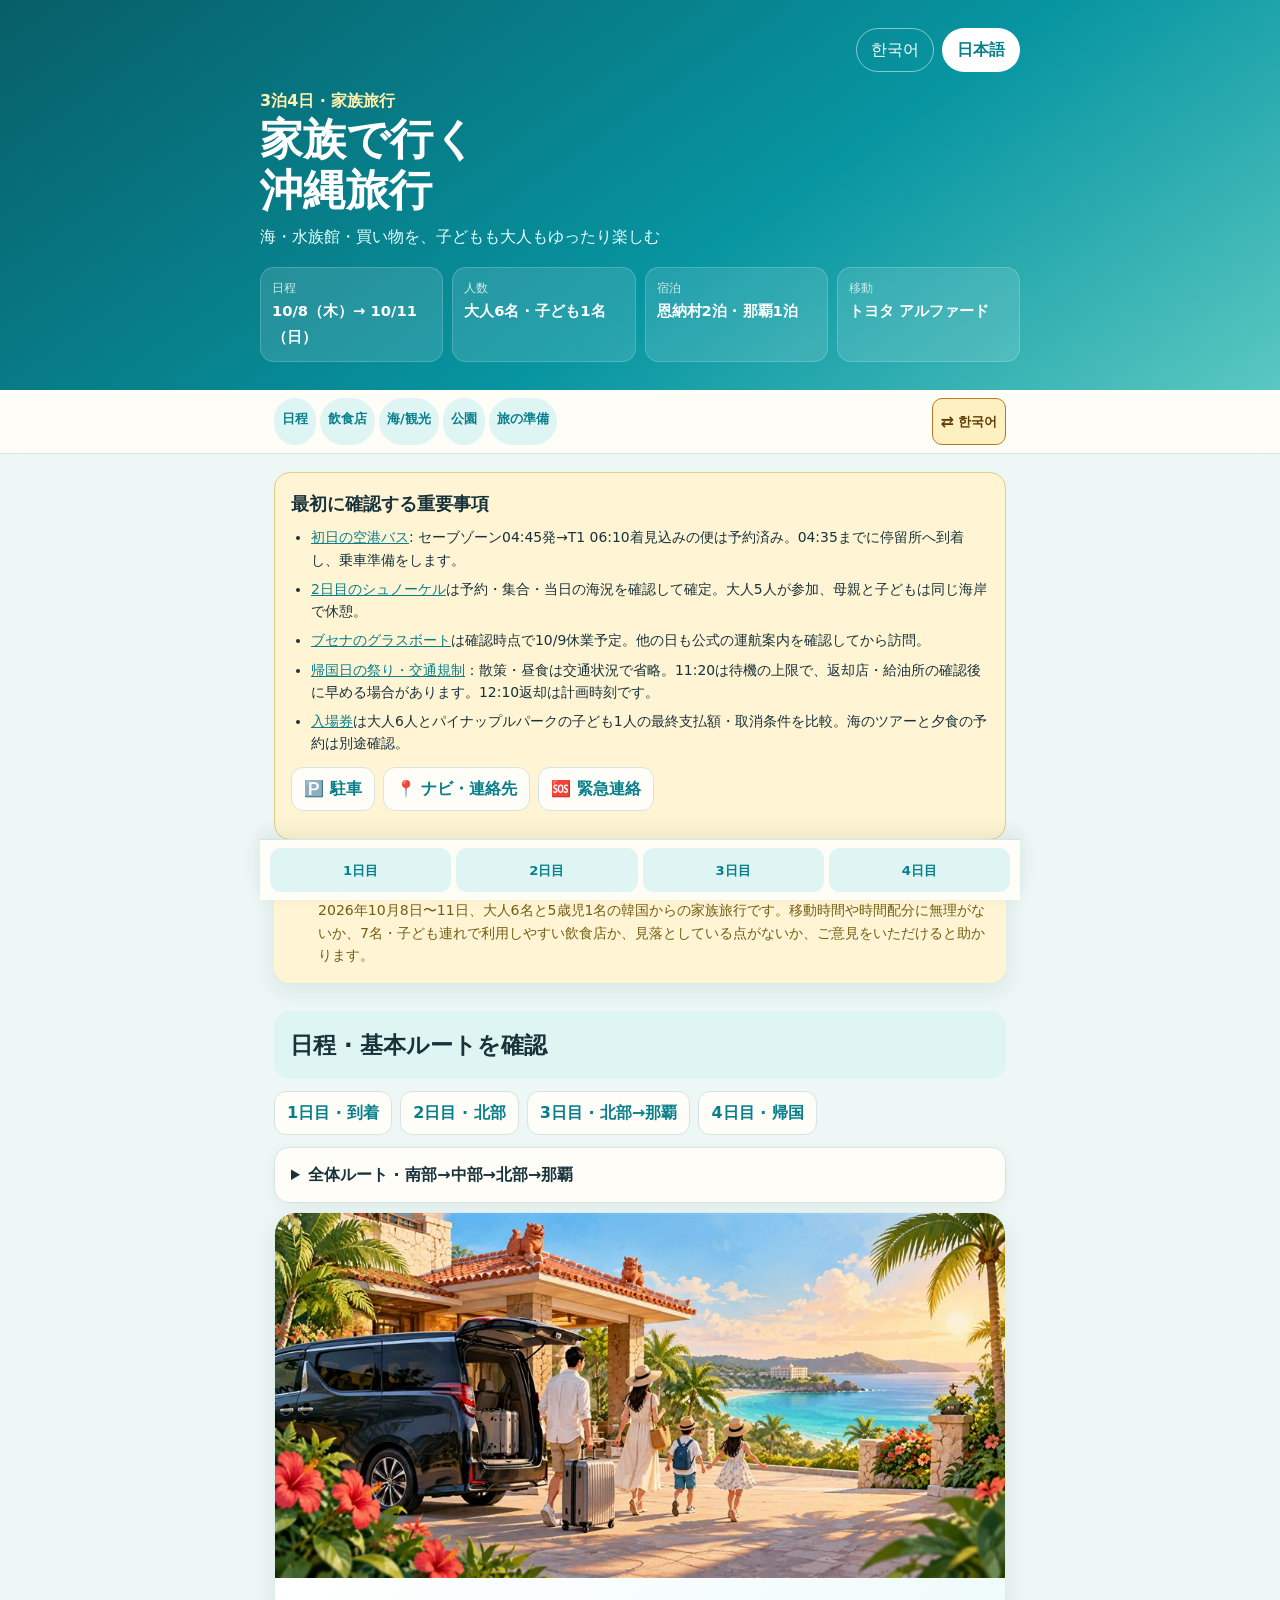
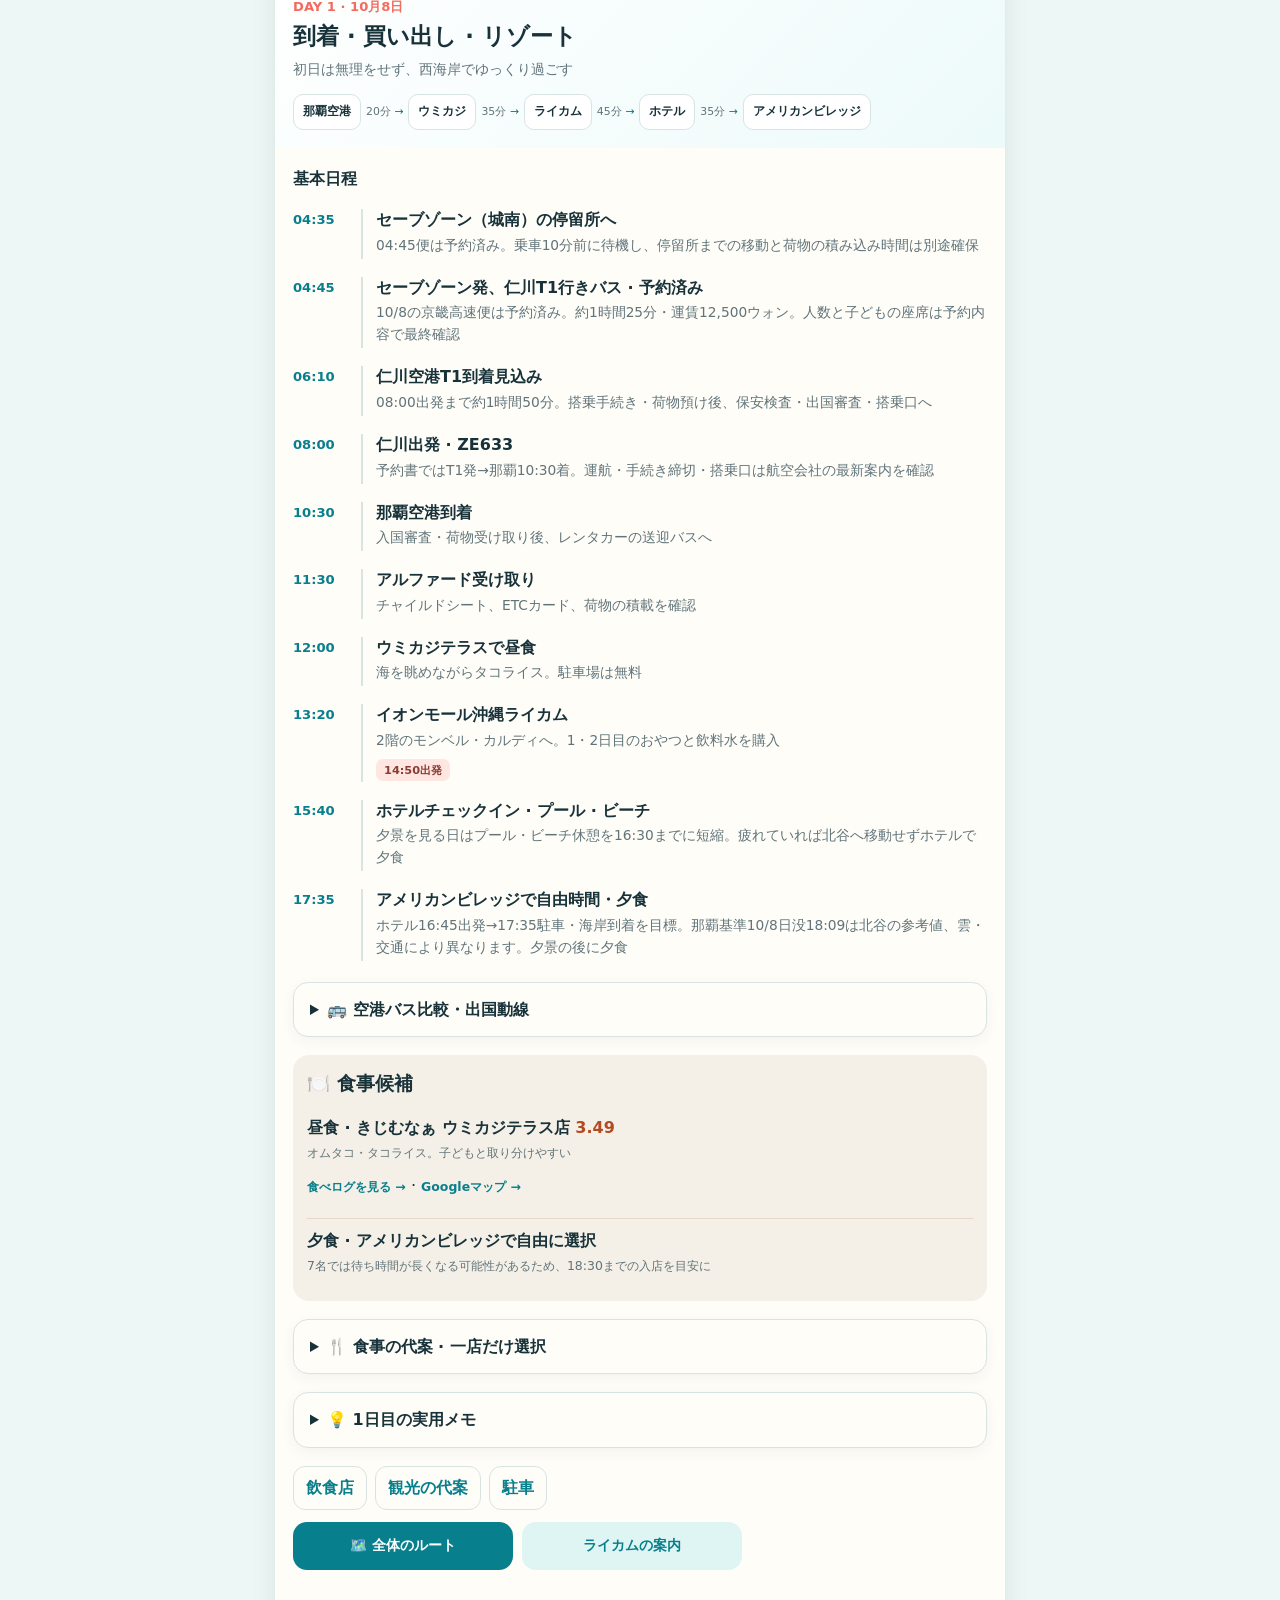
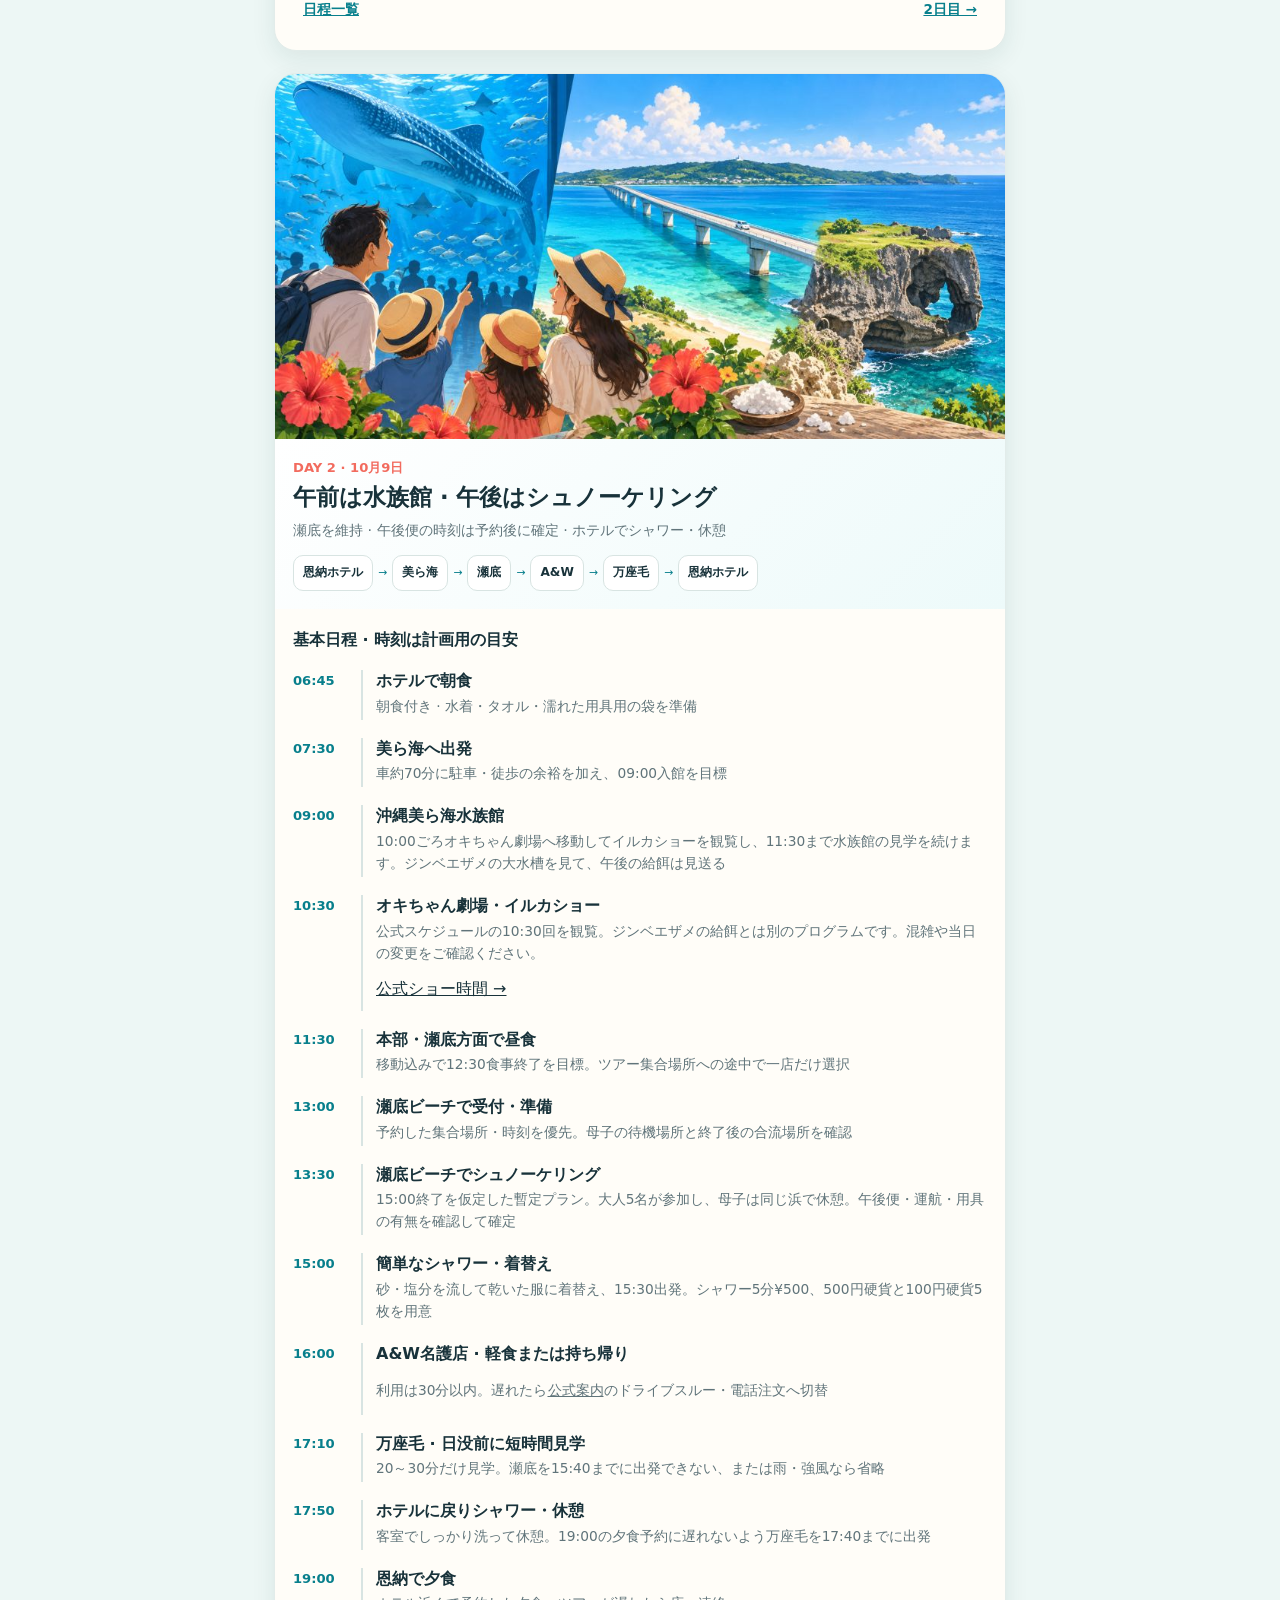
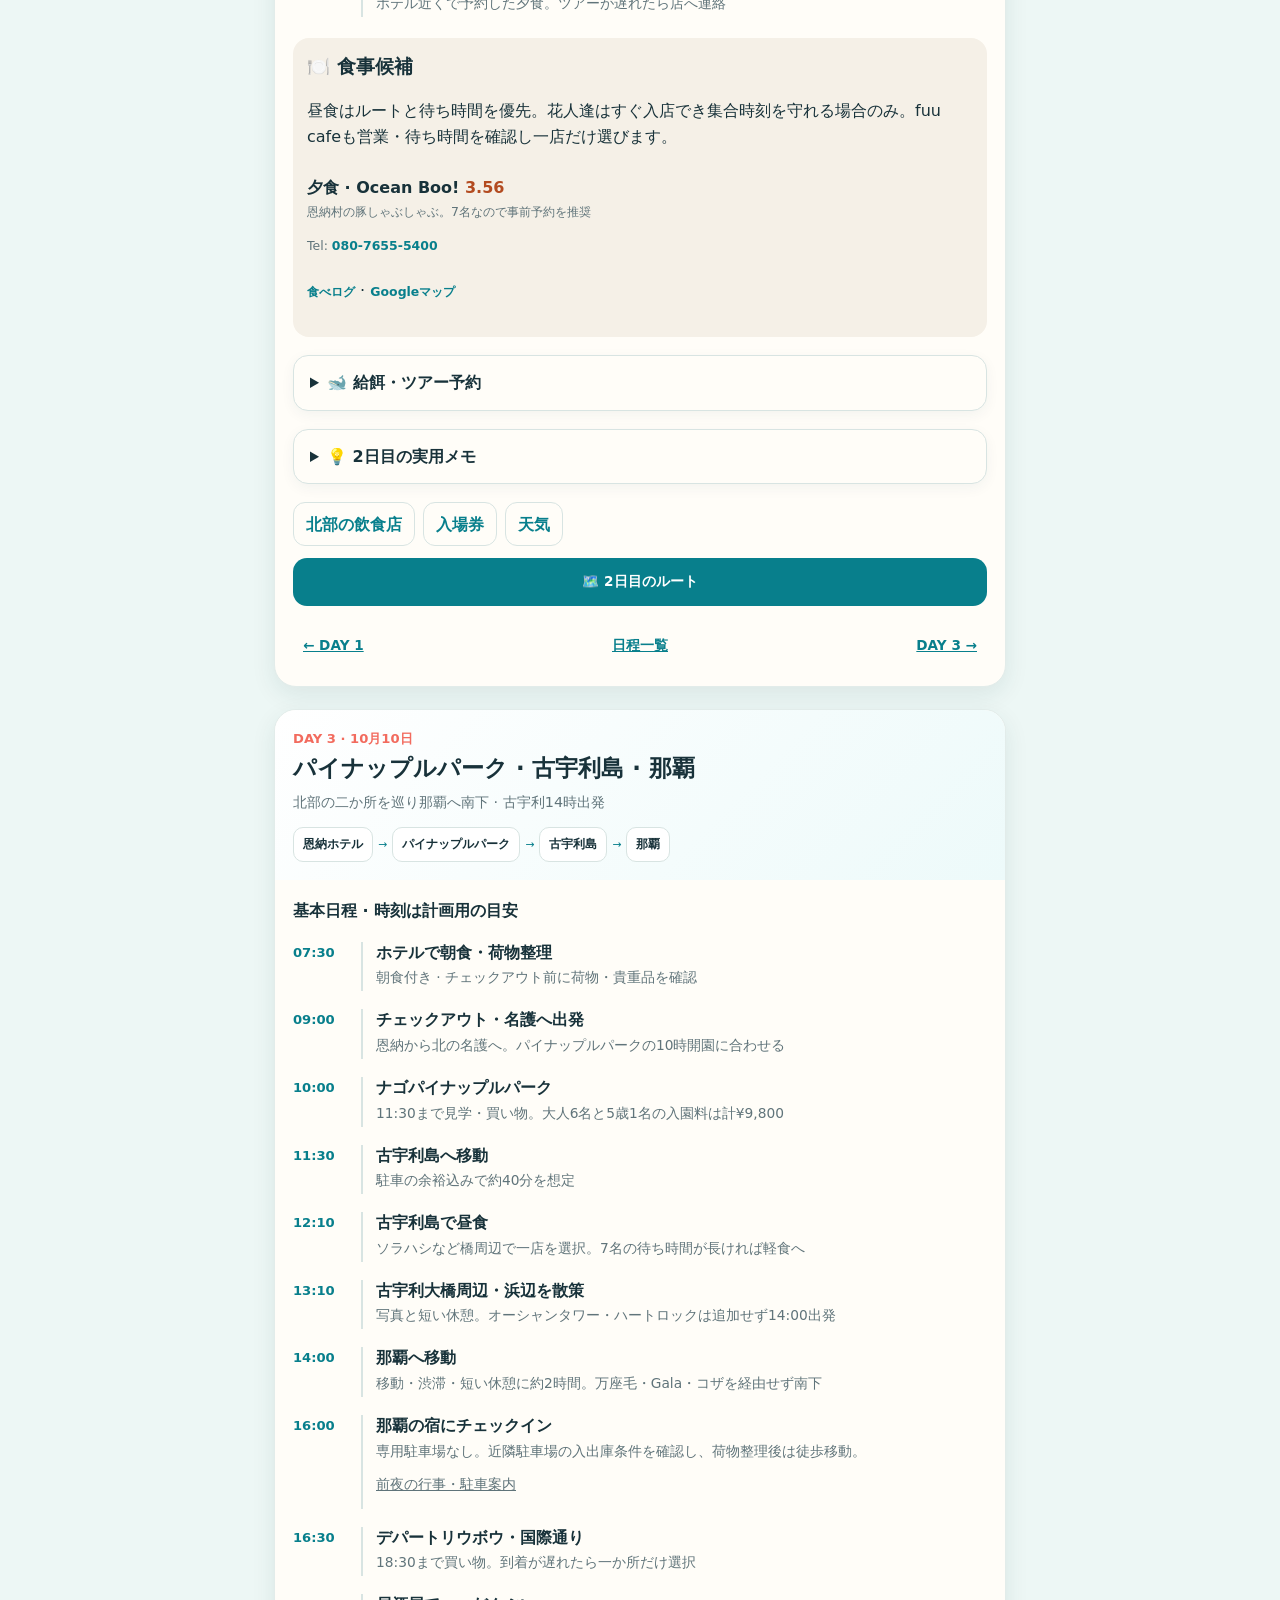
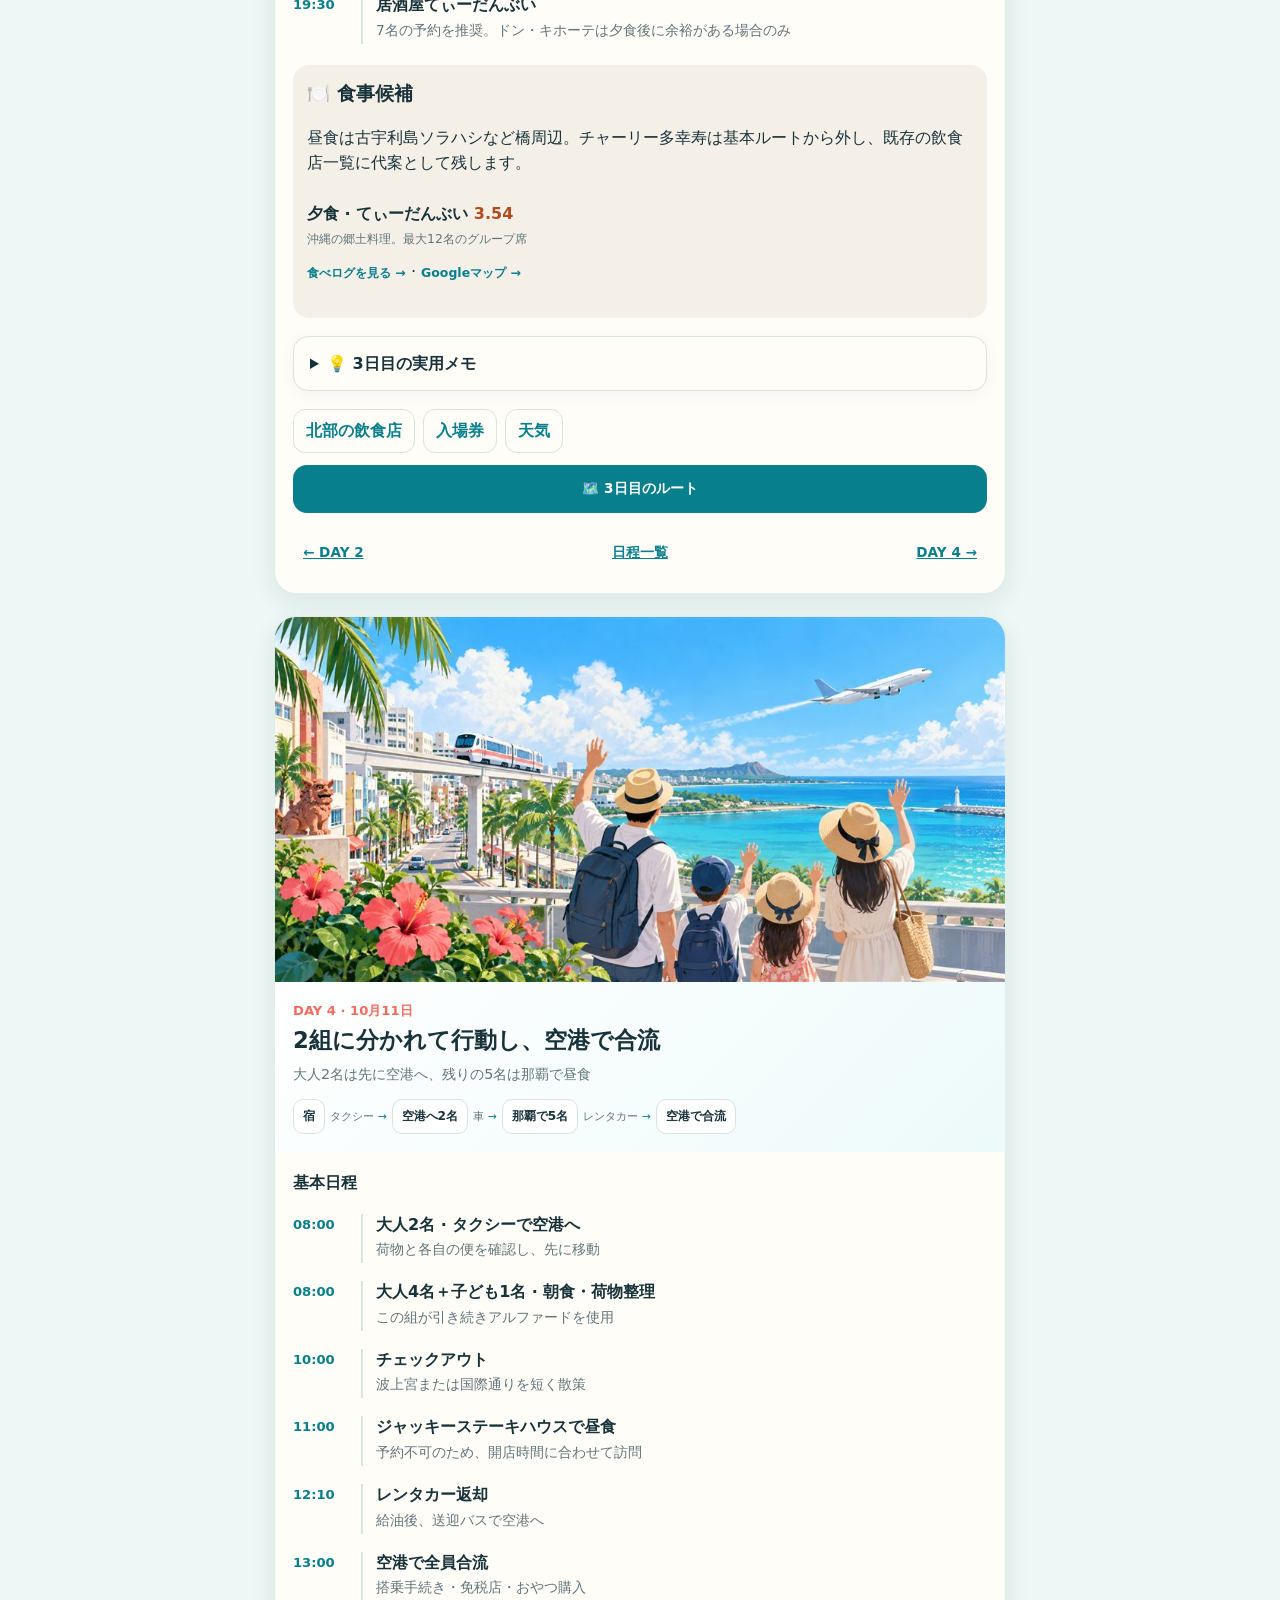
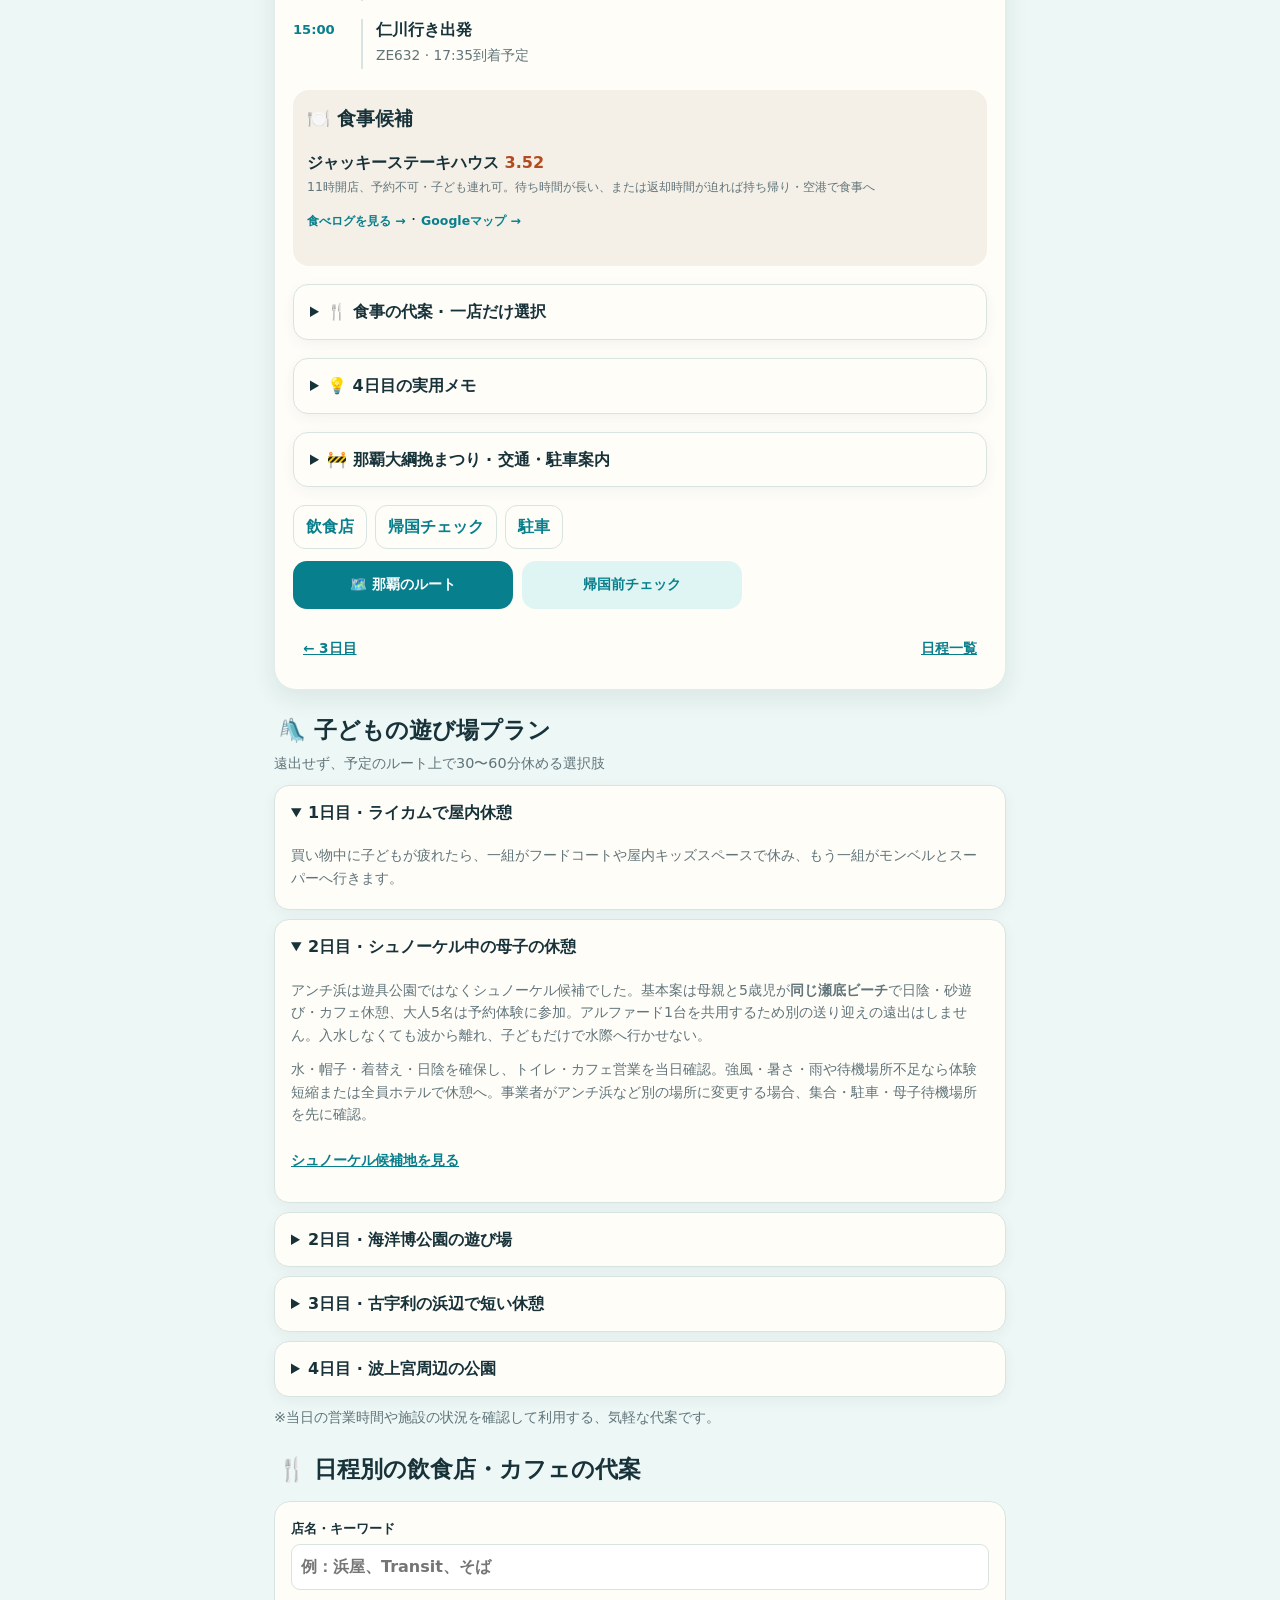
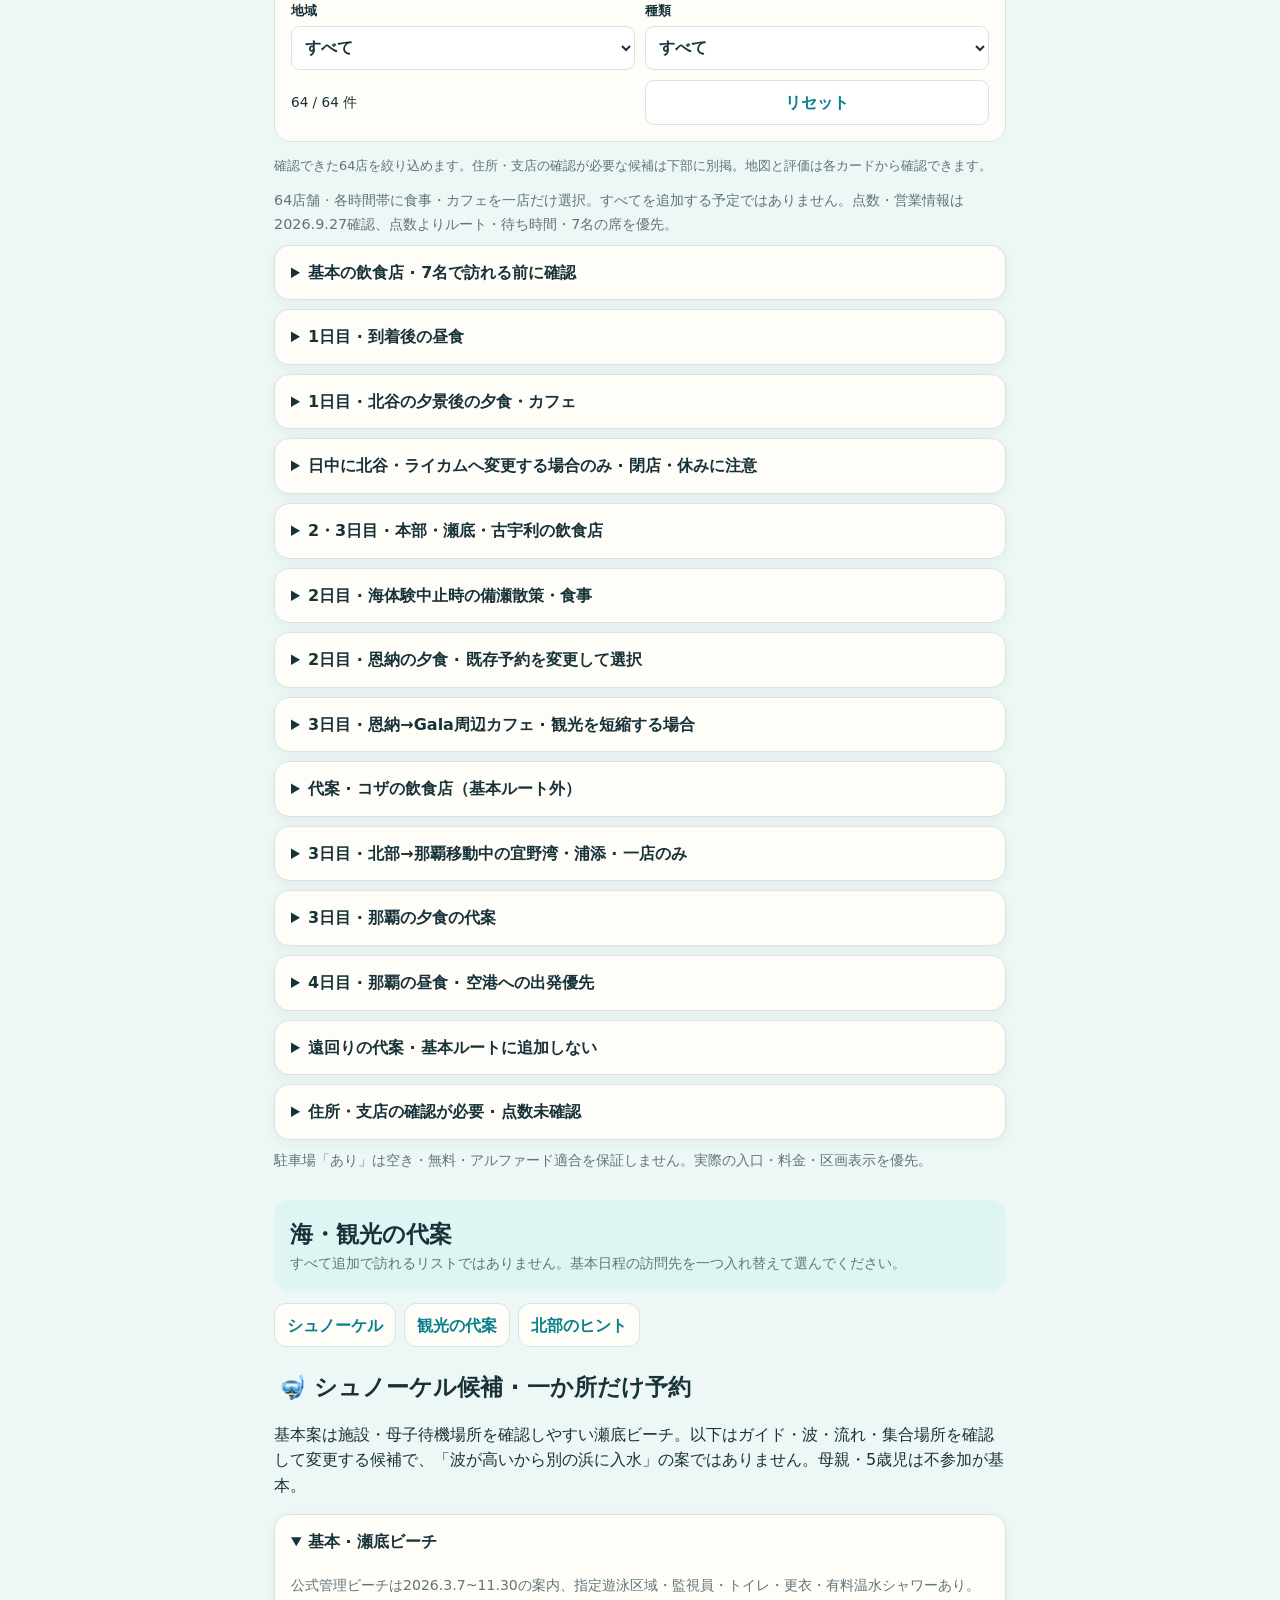
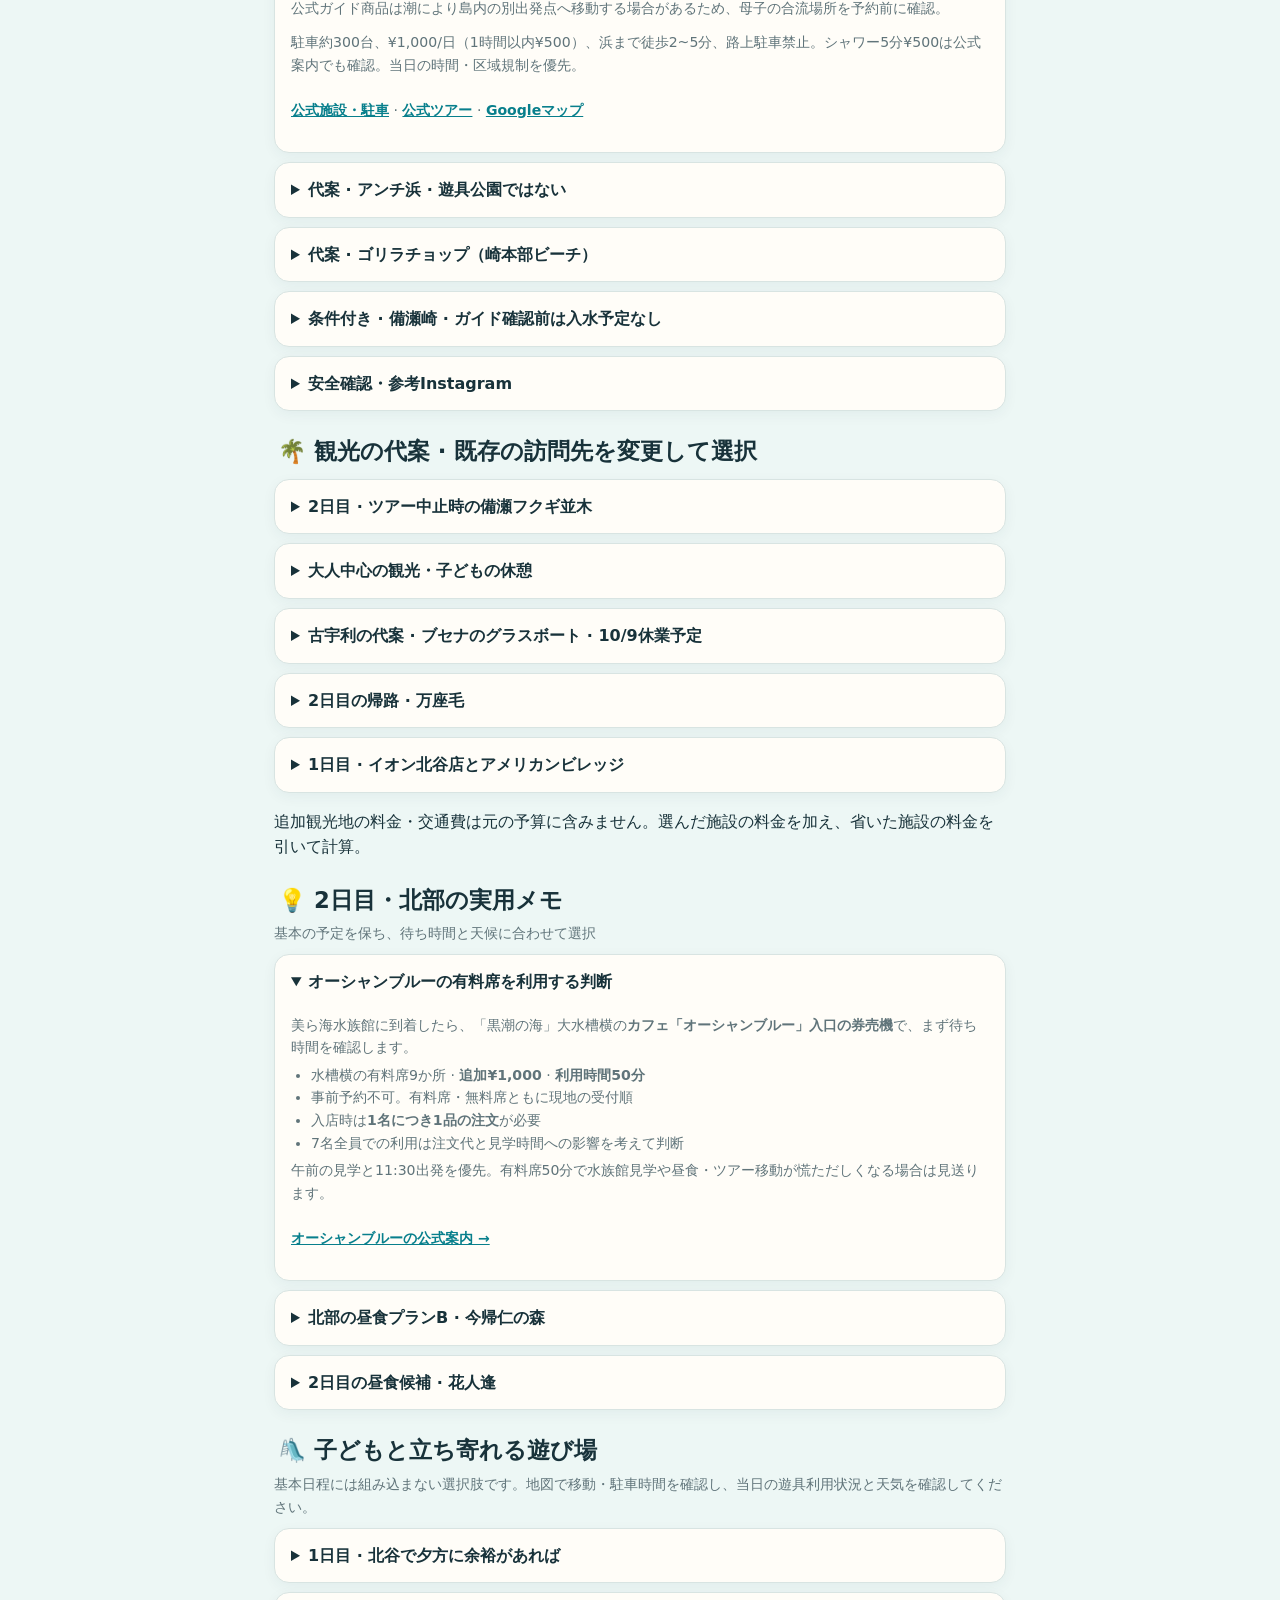
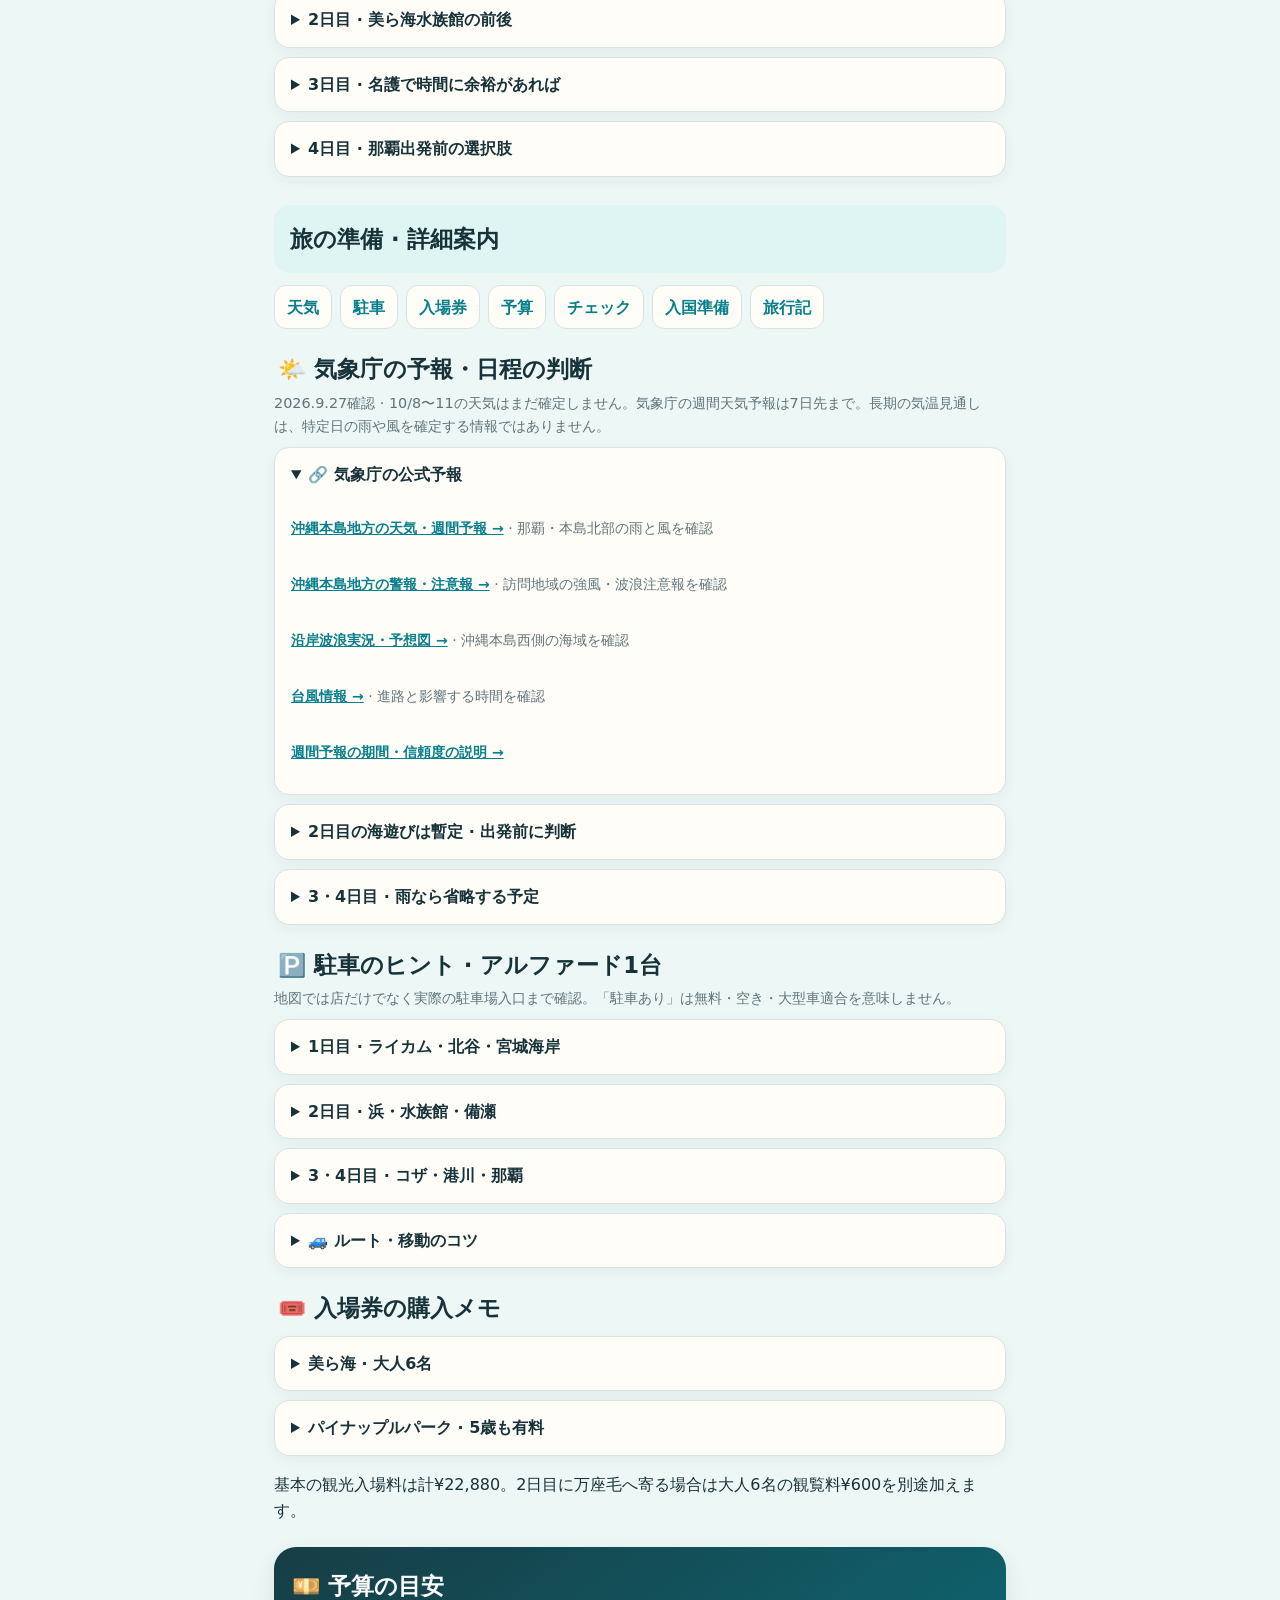
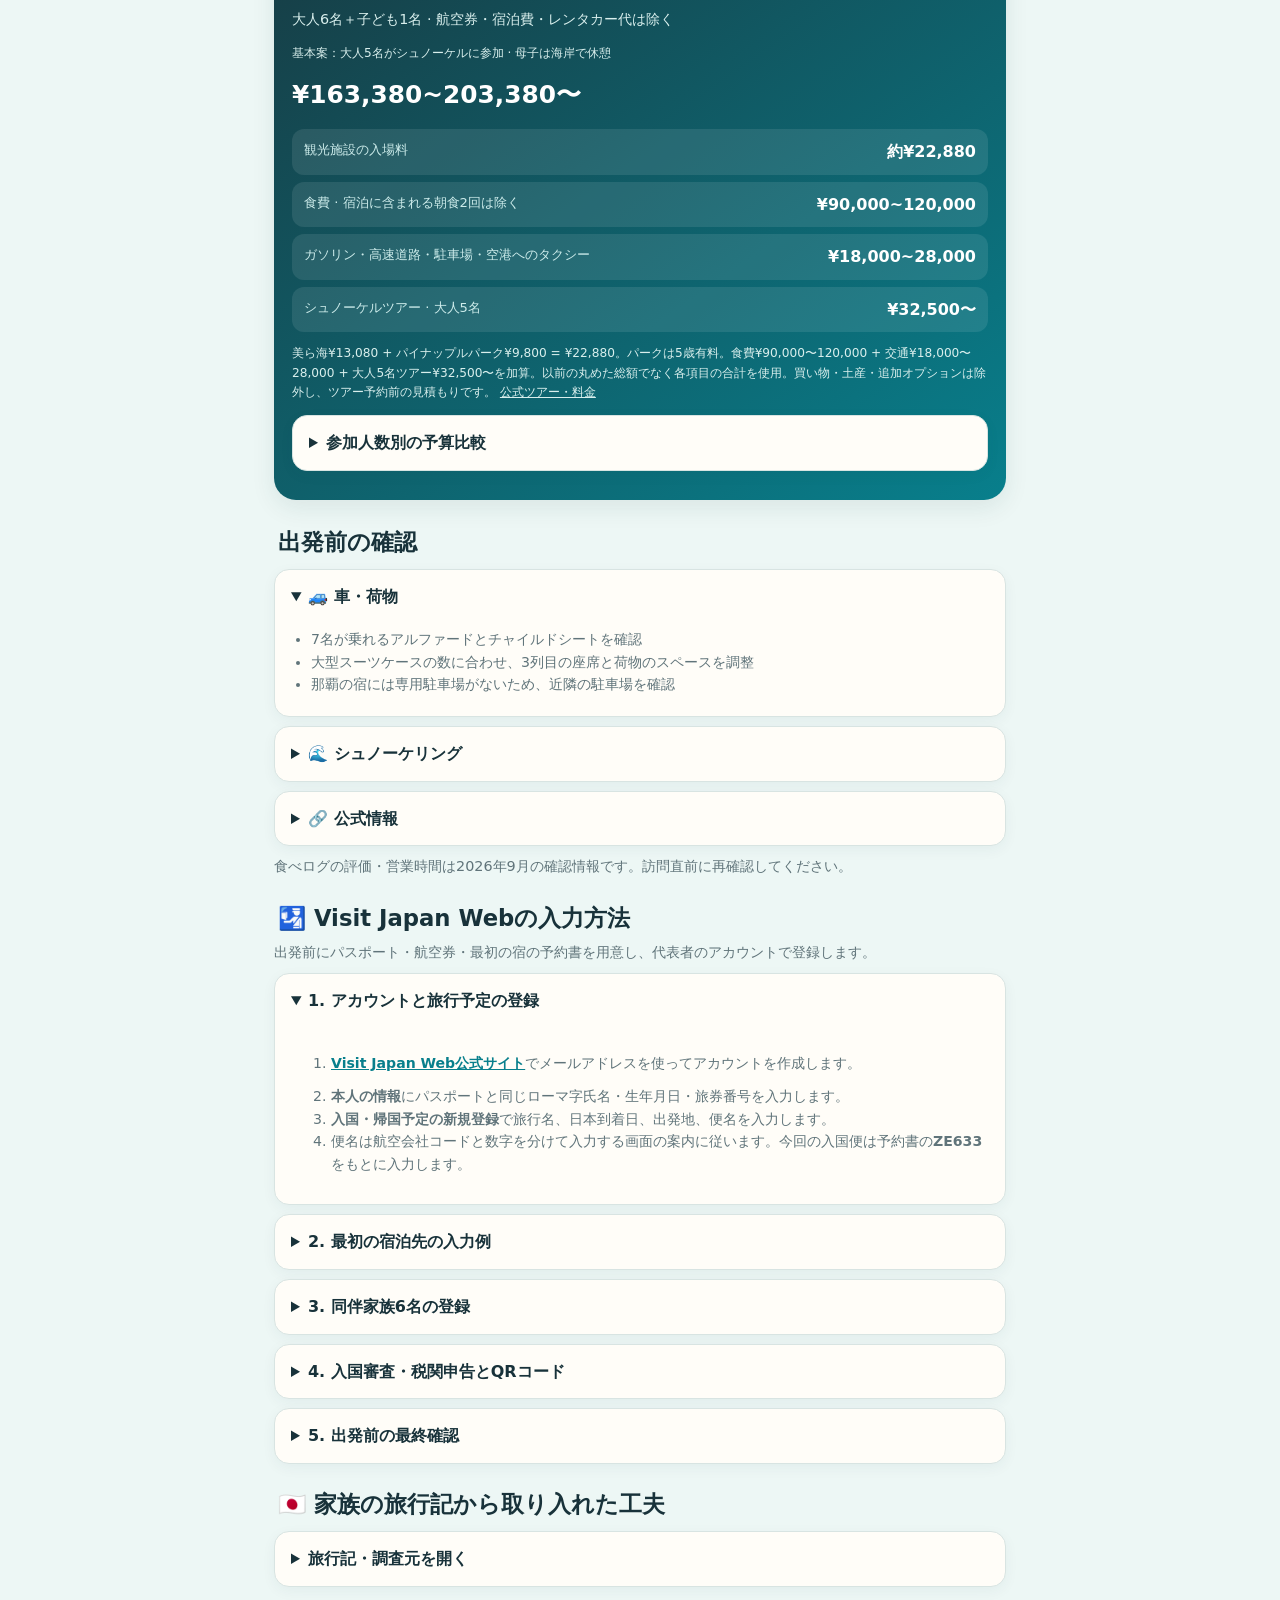
==== commit 330d7957: "Mark airport bus booking as confirmed" ====
--- a/ja.html
+++ b/ja.html
@@ -3,9 +3,9 @@
 <title>家族で行く沖縄旅行</title>
 <link rel="stylesheet" href="assets/trip.css"><link rel="alternate" hreflang="ko" href="./index.html"><link rel="alternate" hreflang="ja" href="./ja.html"></head><body>
 <header class="hero"><div><nav class="language-switch" aria-label="表示言語"><a href="./index.html" lang="ko" hreflang="ko">한국어</a><a href="./ja.html" lang="ja" hreflang="ja" aria-current="page">日本語</a></nav><p class="eyebrow">3泊4日 · 家族旅行</p><h1>家族で行く<br>沖縄旅行</h1><p class="hero-copy">海・水族館・買い物を、子どもも大人もゆったり楽しむ</p><div class="facts"><div class="fact"><span>日程</span><strong>10/8（木）→ 10/11（日）</strong></div><div class="fact"><span>人数</span><strong>大人6名 · 子ども1名</strong></div><div class="fact"><span>宿泊</span><strong>恩納村2泊 · 那覇1泊</strong></div><div class="fact"><span>移動</span><strong>トヨタ アルファード</strong></div></div></div></header>
-<nav class="day-nav" aria-label="メインメニュー"><a href="#itinerary">日程</a><a href="#food-options">飲食店</a><a href="#sea-options">海/観光</a><a href="#playgrounds">公園</a><a href="#travel-prep">旅の準備</a><a class="nav-language" href="./index.html" lang="ko" hreflang="ko" aria-label="韓国語に切り替え">한국어</a></nav><main><section class="key-checks" id="key-checks"><h2>最初に確認する重要事項</h2><ul><li><a href="#day1">初日の空港バス</a>: セーブゾーン04:45発→T1 06:10着見込みを暫定案に。04:25発も候補。乗車予約と搭乗手続きの締切を確認。</li><li><a href="#day2">2日目のシュノーケル</a>は予約・集合・当日の海況を確認して確定。大人5人が参加、母親と子どもは同じ海岸で休憩。</li><li><a href="#nearby-options">ブセナのグラスボート</a>は確認時点で10/9休業予定。他の日も公式の運航案内を確認してから訪問。</li><li><a href="#festival">帰国日の祭り・交通規制</a>：散策・昼食は交通状況で省略。11:20は待機の上限で、返却店・給油所の確認後に早める場合があります。12:10返却は計画時刻です。</li><li><a href="#ticket-tips">入場券</a>は大人6人とパイナップルパークの子ども1人の最終支払額・取消条件を比較。海のツアーと夕食の予約は別途確認。</li></ul><nav class="jump-links" aria-label="現地ですぐ確認"><a href="#parking-tips">🅿️ 駐車</a><a href="#navigation-contacts">📍 ナビ・連絡先</a><a href="#emergency-contacts">🆘 緊急連絡</a></nav></section><aside class="notice"><span>💬</span><div><b>沖縄に詳しい方へ：旅程へのご意見をお願いします</b><p>2026年10月8日〜11日、大人6名と5歳児1名の韓国からの家族旅行です。移動時間や時間配分に無理がないか、7名・子ども連れで利用しやすい飲食店か、見落としている点がないか、ご意見をいただけると助かります。</p></div></aside><div class="section-intro" id="itinerary"><h2>日程 · 基本ルートを確認</h2></div><nav class="jump-links" aria-label="関連する詳細案内"><a href="#day1">1日目 · 到着</a><a href="#day2">2日目 · 北部</a><a href="#day3">3日目 · 北部→那覇</a><a href="#day4">4日目 · 帰国</a></nav><details><summary>全体ルート · 南部→中部→北部→那覇</summary><div class="detail"><p>空港・ウミカジ（南部）→ライカム・北谷（中部）→恩納と北部観光→那覇の流れです。恩納も地域区分では北部に入ります。</p><p>1日目はホテルから北谷を往復し、2日目は美ら海・瀬底から恩納へ戻ります。3日目は名護・古宇利へ再び北上します。</p><p>恩納2泊と海の後の客室シャワー・休憩を優先したルートです。3日目は古宇利から万座毛・Gala・コザに寄らず那覇へ向かいます。移動時間は交通・駐車で変わります。</p></div></details><section class="day" id="day1"><img class="day-image" src="assets/day-1.jpg" alt="沖縄のリゾートに到着する家族旅行のイラスト" width="960" height="480" loading="lazy"><div class="day-head"><p class="day-kicker">DAY 1 · 10月8日</p><h2>到着 · 買い出し · リゾート</h2><p class="day-summary">初日は無理をせず、西海岸でゆっくり過ごす</p><div class="route"><span class="place">那覇空港</span><span class="drive">20分</span><span class="place">ウミカジ</span><span class="drive">35分</span><span class="place">ライカム</span><span class="drive">45分</span><span class="place">ホテル</span><span class="drive">35分</span><span class="place">アメリカンビレッジ</span></div></div><h3 class="timeline-heading">基本日程</h3><ol class="timeline"><li class="slot"><time class="time">04:35</time><div class="event"><strong>セーブゾーン（城南）の停留所へ</strong><p>04:45便の乗車10分前を目標に。停留所までの移動と荷物の積み込み時間は別途確保。予約は未確認</p></div></li><li class="slot"><time class="time">04:45</time><div class="event"><strong>セーブゾーン発、仁川T1行きバス · 暫定</strong><p>提供された10/8の検索画面：京畿高速・約1時間25分・表示運賃12,500ウォン。人数・子どもの席と運賃・予約を確認</p></div></li><li class="slot"><time class="time">06:10</time><div class="event"><strong>仁川空港T1到着見込み</strong><p>08:00出発まで約1時間50分。搭乗手続き・荷物預け後、保安検査・出国審査・搭乗口へ</p></div></li><li class="slot"><time class="time">08:00</time><div class="event"><strong>仁川出発 · ZE633</strong><p>予約書ではT1発→那覇10:30着。運航・手続き締切・搭乗口は航空会社の最新案内を確認</p></div></li>
+<nav class="day-nav" aria-label="メインメニュー"><a href="#itinerary">日程</a><a href="#food-options">飲食店</a><a href="#sea-options">海/観光</a><a href="#playgrounds">公園</a><a href="#travel-prep">旅の準備</a><a class="nav-language" href="./index.html" lang="ko" hreflang="ko" aria-label="韓国語に切り替え">한국어</a></nav><main><section class="key-checks" id="key-checks"><h2>最初に確認する重要事項</h2><ul><li><a href="#day1">初日の空港バス</a>: セーブゾーン04:45発→T1 06:10着見込みの便は予約済み。04:35までに停留所へ到着し、乗車準備をします。</li><li><a href="#day2">2日目のシュノーケル</a>は予約・集合・当日の海況を確認して確定。大人5人が参加、母親と子どもは同じ海岸で休憩。</li><li><a href="#nearby-options">ブセナのグラスボート</a>は確認時点で10/9休業予定。他の日も公式の運航案内を確認してから訪問。</li><li><a href="#festival">帰国日の祭り・交通規制</a>：散策・昼食は交通状況で省略。11:20は待機の上限で、返却店・給油所の確認後に早める場合があります。12:10返却は計画時刻です。</li><li><a href="#ticket-tips">入場券</a>は大人6人とパイナップルパークの子ども1人の最終支払額・取消条件を比較。海のツアーと夕食の予約は別途確認。</li></ul><nav class="jump-links" aria-label="現地ですぐ確認"><a href="#parking-tips">🅿️ 駐車</a><a href="#navigation-contacts">📍 ナビ・連絡先</a><a href="#emergency-contacts">🆘 緊急連絡</a></nav></section><aside class="notice"><span>💬</span><div><b>沖縄に詳しい方へ：旅程へのご意見をお願いします</b><p>2026年10月8日〜11日、大人6名と5歳児1名の韓国からの家族旅行です。移動時間や時間配分に無理がないか、7名・子ども連れで利用しやすい飲食店か、見落としている点がないか、ご意見をいただけると助かります。</p></div></aside><div class="section-intro" id="itinerary"><h2>日程 · 基本ルートを確認</h2></div><nav class="jump-links" aria-label="関連する詳細案内"><a href="#day1">1日目 · 到着</a><a href="#day2">2日目 · 北部</a><a href="#day3">3日目 · 北部→那覇</a><a href="#day4">4日目 · 帰国</a></nav><details><summary>全体ルート · 南部→中部→北部→那覇</summary><div class="detail"><p>空港・ウミカジ（南部）→ライカム・北谷（中部）→恩納と北部観光→那覇の流れです。恩納も地域区分では北部に入ります。</p><p>1日目はホテルから北谷を往復し、2日目は美ら海・瀬底から恩納へ戻ります。3日目は名護・古宇利へ再び北上します。</p><p>恩納2泊と海の後の客室シャワー・休憩を優先したルートです。3日目は古宇利から万座毛・Gala・コザに寄らず那覇へ向かいます。移動時間は交通・駐車で変わります。</p></div></details><section class="day" id="day1"><img class="day-image" src="assets/day-1.jpg" alt="沖縄のリゾートに到着する家族旅行のイラスト" width="960" height="480" loading="lazy"><div class="day-head"><p class="day-kicker">DAY 1 · 10月8日</p><h2>到着 · 買い出し · リゾート</h2><p class="day-summary">初日は無理をせず、西海岸でゆっくり過ごす</p><div class="route"><span class="place">那覇空港</span><span class="drive">20分</span><span class="place">ウミカジ</span><span class="drive">35分</span><span class="place">ライカム</span><span class="drive">45分</span><span class="place">ホテル</span><span class="drive">35分</span><span class="place">アメリカンビレッジ</span></div></div><h3 class="timeline-heading">基本日程</h3><ol class="timeline"><li class="slot"><time class="time">04:35</time><div class="event"><strong>セーブゾーン（城南）の停留所へ</strong><p>04:45便は予約済み。乗車10分前に待機し、停留所までの移動と荷物の積み込み時間は別途確保</p></div></li><li class="slot"><time class="time">04:45</time><div class="event"><strong>セーブゾーン発、仁川T1行きバス · 予約済み</strong><p>10/8の京畿高速便は予約済み。約1時間25分・運賃12,500ウォン。人数と子どもの座席は予約内容で最終確認</p></div></li><li class="slot"><time class="time">06:10</time><div class="event"><strong>仁川空港T1到着見込み</strong><p>08:00出発まで約1時間50分。搭乗手続き・荷物預け後、保安検査・出国審査・搭乗口へ</p></div></li><li class="slot"><time class="time">08:00</time><div class="event"><strong>仁川出発 · ZE633</strong><p>予約書ではT1発→那覇10:30着。運航・手続き締切・搭乗口は航空会社の最新案内を確認</p></div></li>
 <li class="slot"><time class="time">10:30</time><div class="event"><strong>那覇空港到着</strong><p>入国審査・荷物受け取り後、レンタカーの送迎バスへ</p></div></li><li class="slot"><time class="time">11:30</time><div class="event"><strong>アルファード受け取り</strong><p>チャイルドシート、ETCカード、荷物の積載を確認</p></div></li><li class="slot"><time class="time">12:00</time><div class="event"><strong>ウミカジテラスで昼食</strong><p>海を眺めながらタコライス。駐車場は無料</p></div></li><li class="slot"><time class="time">13:20</time><div class="event"><strong>イオンモール沖縄ライカム</strong><p>2階のモンベル・カルディへ。1・2日目のおやつと飲料水を購入</p><span class="tag">14:50出発</span></div></li><li class="slot"><time class="time">15:40</time><div class="event"><strong>ホテルチェックイン · プール · ビーチ</strong><p>夕景を見る日はプール・ビーチ休憩を16:30までに短縮。疲れていれば北谷へ移動せずホテルで夕食</p></div></li><li class="slot"><time class="time">17:35</time><div class="event"><strong>アメリカンビレッジで自由時間・夕食</strong><p>ホテル16:45出発→17:35駐車・海岸到着を目標。那覇基準10/8日没18:09は北谷の参考値、雲・交通により異なります。夕景の後に夕食</p></div></li></ol>
-<details><summary>🚌 空港バス比較・出国動線</summary><div class="detail"><p><b>暫定：セーブゾーン04:45発 → T1 06:10着見込み</b>（検索画面の表示運賃12,500ウォン）。停留所までの移動は別途必要です。</p><p>早い便はセーブゾーン04:25発 → 05:50着見込み、同じく12,500ウォン。フォレスティア西門05:10発 → 06:40着見込みは11,900ウォンです。</p><p>検索時点の時刻・運賃で、予約完了は未確認。航空会社の搭乗手続き締切も確認してください。国内バス代は円建ての旅行予算に含みません。</p></div></details><div class="food"><h3>🍽️ 食事候補</h3><div class="pick"><strong>昼食 · きじむなぁ ウミカジテラス店 <span class="score">3.49</span></strong><p>オムタコ・タコライス。子どもと取り分けやすい</p><a href="https://tabelog.com/okinawa/A4701/A470103/47016227/" target="_blank" rel="noopener">食べログを見る →</a> · <a href="https://www.google.com/maps/search/?api=1&amp;query=%E3%81%8D%E3%81%98%E3%82%80%E3%81%AA%E3%81%81%20%E3%82%A6%E3%83%9F%E3%82%AB%E3%82%B8%E3%83%86%E3%83%A9%E3%82%B9%E5%BA%97%20%E6%B2%96%E7%B8%84%E7%9C%8C%20%E8%B1%8A%E8%A6%8B%E5%9F%8E%E5%B8%82%E7%80%AC%E9%95%B7174-6%20%E3%82%A6%E3%83%9F%E3%82%AB%E3%82%B8%E3%83%86%E3%83%A9%E3%82%B9" target="_blank" rel="noopener">Googleマップ →</a></div><div class="pick"><strong>夕食 · アメリカンビレッジで自由に選択</strong><p>7名では待ち時間が長くなる可能性があるため、18:30までの入店を目安に</p></div></div><details><summary>🍴 食事の代案 · 一店だけ選択</summary><div class="detail"><p>夕景後の夕食はHAN’S・とんかつ太郎・KISEKI・MEXICOから一店、コーヒーはジバゴローステリーかサンフランシスコから一店だけ。Transitは宮城海岸へ場所を替える場合。浜屋・King Sideは日中営業のため夕景後には入れません。</p><p><a href="#food-d1evening">点数・Googleマップ・駐車の詳細 →</a></p></div></details><details><summary>💡 1日目の実用メモ</summary><div class="detail"><ul><li>ウミカジテラスでは島内の無料駐車場を利用し、各店の営業時間を入店前に確認します。</li><li>ライカムの駐車場は無料。<b>モンベルは2階</b>です。カルディも2階。スーパーの階は館内案内で確認し、手分けすると効率的です。</li><li>リザン到着時はロビーで家族と荷物を先に降ろしてから駐車し、駐車券は連泊中保管します。</li><li>アメリカンビレッジでは美浜公共駐車場（無料）を候補に、満車ならフィッシャリーナ公共駐車場（2時間無料・1日最大¥400の案内）を確認。区画表示を優先し、外部観光だけにモール駐車場を使わない。</li><li>夕景を見るならホテル16:45出発・海岸17:35到着を目標に駐車の余裕を確保。10/8日没18:09は那覇基準の参考で北谷・天候により異なります。 <a href="https://eco.mtk.nao.ac.jp/koyomi/dni/2026/s4810.html" target="_blank" rel="noopener">国立天文台の日没表</a></li><li><a href="https://map.kaldi.co.jp/kaldi/detailMap?%3Baccmd=0&amp;account=kaldi&amp;adr=47&amp;bid=379&amp;pgret=2" target="_blank" rel="noopener">カルディライカム店公式案内 · 2階</a></li></ul><p><a href="https://blog.naver.com/barond1231/224398605699" target="_blank" rel="noopener">韓国語の個人旅行記 · ウミカジ 2026.9.2 →</a> · <a href="https://blog.naver.com/alstjsdl0831/224384374365" target="_blank" rel="noopener">ライカム 2026.8.20 →</a> · <a href="https://blog.naver.com/joyandjenny/224422004364" target="_blank" rel="noopener">駐車場 2026.9.24 →</a></p></div></details><nav class="jump-links day-links" aria-label="関連する詳細案内"><a href="#food-d1evening">飲食店</a><a href="#nearby-options">観光の代案</a><a href="#parking-tips">駐車</a></nav><div class="actions"><a class="action" href="https://www.google.com/maps/dir/?api=1&origin=Naha+Airport&destination=Rizzan+Sea-Park+Hotel+Tancha+Bay&waypoints=Umikaji+Terrace%7CAEON+MALL+Okinawa+Rycom%7CRizzan+Sea-Park+Hotel+Tancha+Bay%7CAmerican+Village+Okinawa&travelmode=driving" target="_blank" rel="noopener">🗺️ 全体のルート</a><a class="action secondary" href="https://okinawarycom.aeonmall.jp/" target="_blank" rel="noopener">ライカムの案内</a></div><nav class="day-pager" aria-label="日付の移動"><a href="#itinerary">日程一覧</a><a href="#day2">2日目 →</a></nav></section><section class="day" id="day2"><img class="day-image" src="assets/day-2-v2.jpg" alt="沖縄の海と水族館の旅行イメージ" width="960" height="480" loading="lazy"><div class="day-head"><p class="day-kicker">DAY 2 · 10月9日</p><h2>午前は水族館 · 午後はシュノーケリング</h2><p class="day-summary">瀬底を維持 · 午後便の時刻は予約後に確定 · ホテルでシャワー・休憩</p><div class="route"><span class="place">恩納ホテル</span><span class="drive"></span><span class="place">美ら海</span><span class="drive"></span><span class="place">瀬底</span><span class="drive"></span><span class="place">A&amp;W</span><span class="drive"></span><span class="place">万座毛</span><span class="drive"></span><span class="place">恩納ホテル</span></div></div><h3 class="timeline-heading">基本日程 · 時刻は計画用の目安</h3><ol class="timeline"><li class="slot"><time class="time">06:45</time><div class="event"><strong>ホテルで朝食</strong><p>朝食付き · 水着・タオル・濡れた用具用の袋を準備</p></div></li><li class="slot"><time class="time">07:30</time><div class="event"><strong>美ら海へ出発</strong><p>車約70分に駐車・徒歩の余裕を加え、09:00入館を目標</p></div></li><li class="slot"><time class="time">09:00</time><div class="event"><strong>沖縄美ら海水族館</strong><p>10:00ごろオキちゃん劇場へ移動してイルカショーを観覧し、11:30まで水族館の見学を続けます。ジンベエザメの大水槽を見て、午後の給餌は見送る</p></div></li><li class="slot"><time class="time">10:30</time><div class="event"><strong>オキちゃん劇場・イルカショー</strong><p>公式スケジュールの10:30回を観覧。ジンベエザメの給餌とは別のプログラムです。混雑や当日の変更をご確認ください。</p><a href="https://oki-park.jp/kaiyohaku/inst/77/129" target="_blank" rel="noopener">公式ショー時間 →</a></div></li><li class="slot"><time class="time">11:30</time><div class="event"><strong>本部・瀬底方面で昼食</strong><p>移動込みで12:30食事終了を目標。ツアー集合場所への途中で一店だけ選択</p></div></li><li class="slot"><time class="time">13:00</time><div class="event"><strong>瀬底ビーチで受付・準備</strong><p>予約した集合場所・時刻を優先。母子の待機場所と終了後の合流場所を確認</p></div></li><li class="slot"><time class="time">13:30</time><div class="event"><strong>瀬底ビーチでシュノーケリング</strong><p>15:00終了を仮定した暫定プラン。大人5名が参加し、母子は同じ浜で休憩。午後便・運航・用具の有無を確認して確定</p></div></li><li class="slot"><time class="time">15:00</time><div class="event"><strong>簡単なシャワー・着替え</strong><p>砂・塩分を流して乾いた服に着替え、15:30出発。シャワー5分¥500、500円硬貨と100円硬貨5枚を用意</p></div></li><li class="slot"><time class="time">16:00</time><div class="event"><strong>A&amp;W名護店 · 軽食または持ち帰り</strong><p>利用は30分以内。遅れたら<a href="https://www.awok.co.jp/shopsearch/nago/" target="_blank" rel="noopener">公式案内</a>のドライブスルー・電話注文へ切替</p></div></li><li class="slot"><time class="time">17:10</time><div class="event"><strong>万座毛 · 日没前に短時間見学</strong><p>20～30分だけ見学。瀬底を15:40までに出発できない、または雨・強風なら省略</p></div></li><li class="slot"><time class="time">17:50</time><div class="event"><strong>ホテルに戻りシャワー・休憩</strong><p>客室でしっかり洗って休憩。19:00の夕食予約に遅れないよう万座毛を17:40までに出発</p></div></li><li class="slot"><time class="time">19:00</time><div class="event"><strong>恩納で夕食</strong><p>ホテル近くで予約した夕食。ツアーが遅れたら店へ連絡</p></div></li></ol><div class="food"><h3>🍽️ 食事候補</h3><p>昼食はルートと待ち時間を優先。花人逢はすぐ入店でき集合時刻を守れる場合のみ。fuu cafeも営業・待ち時間を確認し一店だけ選びます。</p><div class="pick"><strong>夕食 · Ocean Boo! <span class="score">3.56</span></strong><p>恩納村の豚しゃぶしゃぶ。7名なので事前予約を推奨</p><p>Tel: <a href="tel:+818076555400">080-7655-5400</a></p><a href="https://tabelog.com/okinawa/A4703/A470303/47026142/" target="_blank" rel="noopener">食べログ</a> · <a href="https://www.google.com/maps/search/?api=1&amp;query=%E3%81%82%E3%81%90%E3%83%BC%E8%B1%9A%E3%81%97%E3%82%83%E3%81%B6%E3%81%97%E3%82%83%E3%81%B6%E5%B0%82%E9%96%80%E5%BA%97%E3%82%AA%E3%83%BC%E3%82%B7%E3%83%A3%E3%83%B3Boo%EF%BC%81%20%E6%81%A9%E7%B4%8D%E6%9D%91%E5%BA%97%20%E6%B2%96%E7%B8%84%E7%9C%8C%20%E6%81%A9%E7%B4%8D%E6%9D%91%E5%89%8D%E5%85%BC%E4%B9%8580%202F" target="_blank" rel="noopener">Googleマップ</a></div></div><details><summary>🐋 給餌・ツアー予約</summary><div class="detail"><p><b>午前：</b>ジンベエザメのいる大水槽を見学します。09:30の給餌はマンタです。</p><p><b>午後：</b>大水槽の給餌は15:00・17:00。瀬底の体験と重なるため、基本日程では見送り。</p><p><b>予約前：</b>ツアーの開始・終了・集合場所、母子の待機場所と合流方法を確認します。給餌は当日変更されることがあります。</p><a href="https://churaumi.okinawa/program/aquarium/kuroshio/" target="_blank" rel="noopener">公式給餌時間</a> · <a href="https://www.sesokobeach.jp/activity/" target="_blank" rel="noopener">公式ツアー</a></div></details><details><summary>💡 2日目の実用メモ</summary><div class="detail"><p>美ら海P6·P7の駐車・徒歩に余裕を取り11:30出発。昼食待ちでツアーに遅れないようテイクアウトも検討。高波や施設休業時は海体験を中止し、水族館の見学を延ばすかホテルで休みます。</p><p>公式案内・個人旅行記: <a href="https://blog.naver.com/anne230/224419029221" target="_blank" rel="noopener">세소코 / 瀬底</a> · <a href="https://blog.naver.com/choihj0228/224406523657" target="_blank" rel="noopener">츄라우미 / 美ら海</a> · <a href="https://blog.naver.com/hcolory/224393429461" target="_blank" rel="noopener">입장 / 入場</a> · <a href="https://blog.naver.com/jjjjj5698/224370403322" target="_blank" rel="noopener">세소코 참고 / 瀬底参考</a></p></div></details><nav class="jump-links day-links"><a href="#food-d2north">北部の飲食店</a><a href="#ticket-tips">入場券</a><a href="#weather">天気</a></nav><div class="actions"><a class="action" href="https://www.google.com/maps/dir/?api=1&amp;origin=%E3%83%AA%E3%82%B6%E3%83%B3%E3%82%B7%E3%83%BC%E3%83%91%E3%83%BC%E3%82%AF%E3%83%9B%E3%83%86%E3%83%AB%E8%B0%B7%E8%8C%B6%E3%83%99%E3%82%A4%20%E6%B2%96%E7%B8%84%E7%9C%8C%E5%9B%BD%E9%A0%AD%E9%83%A1%E6%81%A9%E7%B4%8D%E6%9D%91%E8%B0%B7%E8%8C%B61496&amp;destination=%E3%83%AA%E3%82%B6%E3%83%B3%E3%82%B7%E3%83%BC%E3%83%91%E3%83%BC%E3%82%AF%E3%83%9B%E3%83%86%E3%83%AB%E8%B0%B7%E8%8C%B6%E3%83%99%E3%82%A4%20%E6%B2%96%E7%B8%84%E7%9C%8C%E5%9B%BD%E9%A0%AD%E9%83%A1%E6%81%A9%E7%B4%8D%E6%9D%91%E8%B0%B7%E8%8C%B61496&amp;waypoints=%E6%B2%96%E7%B8%84%E7%BE%8E%E3%82%89%E6%B5%B7%E6%B0%B4%E6%97%8F%E9%A4%A8%20%E6%B2%96%E7%B8%84%E7%9C%8C%E5%9B%BD%E9%A0%AD%E9%83%A1%E6%9C%AC%E9%83%A8%E7%94%BA%E7%9F%B3%E5%B7%9D424%7C%E7%80%AC%E5%BA%95%E3%83%93%E3%83%BC%E3%83%81%20%E6%B2%96%E7%B8%84%E7%9C%8C%E5%9B%BD%E9%A0%AD%E9%83%A1%E6%9C%AC%E9%83%A8%E7%94%BA%E7%80%AC%E5%BA%955583-1%7CA%26W%E5%90%8D%E8%AD%B7%E5%BA%97%20%E6%B2%96%E7%B8%84%E7%9C%8C%E5%90%8D%E8%AD%B7%E5%B8%82%E6%9D%B1%E6%B1%9F5-16-12%7C%E4%B8%87%E5%BA%A7%E6%AF%9B%20%E6%B2%96%E7%B8%84%E7%9C%8C%E5%9B%BD%E9%A0%AD%E9%83%A1%E6%81%A9%E7%B4%8D%E6%9D%91%E6%81%A9%E7%B4%8D2767&amp;travelmode=driving" target="_blank" rel="noopener">🗺️ 2日目のルート</a></div><nav class="day-pager"><a href="#day1">← DAY 1</a><a href="#itinerary">日程一覧</a><a href="#day3">DAY 3 →</a></nav></section><section class="day" id="day3"><div class="day-head"><p class="day-kicker">DAY 3 · 10月10日</p><h2>パイナップルパーク · 古宇利島 · 那覇</h2><p class="day-summary">北部の二か所を巡り那覇へ南下 · 古宇利14時出発</p><div class="route"><span class="place">恩納ホテル</span><span class="drive"></span><span class="place">パイナップルパーク</span><span class="drive"></span><span class="place">古宇利島</span><span class="drive"></span><span class="place">那覇</span></div></div><h3 class="timeline-heading">基本日程 · 時刻は計画用の目安</h3><ol class="timeline"><li class="slot"><time class="time">07:30</time><div class="event"><strong>ホテルで朝食・荷物整理</strong><p>朝食付き · チェックアウト前に荷物・貴重品を確認</p></div></li><li class="slot"><time class="time">09:00</time><div class="event"><strong>チェックアウト・名護へ出発</strong><p>恩納から北の名護へ。パイナップルパークの10時開園に合わせる</p></div></li><li class="slot"><time class="time">10:00</time><div class="event"><strong>ナゴパイナップルパーク</strong><p>11:30まで見学・買い物。大人6名と5歳1名の入園料は計¥9,800</p></div></li><li class="slot"><time class="time">11:30</time><div class="event"><strong>古宇利島へ移動</strong><p>駐車の余裕込みで約40分を想定</p></div></li><li class="slot"><time class="time">12:10</time><div class="event"><strong>古宇利島で昼食</strong><p>ソラハシなど橋周辺で一店を選択。7名の待ち時間が長ければ軽食へ</p></div></li><li class="slot"><time class="time">13:10</time><div class="event"><strong>古宇利大橋周辺・浜辺を散策</strong><p>写真と短い休憩。オーシャンタワー・ハートロックは追加せず14:00出発</p></div></li><li class="slot"><time class="time">14:00</time><div class="event"><strong>那覇へ移動</strong><p>移動・渋滞・短い休憩に約2時間。万座毛・Gala・コザを経由せず南下</p></div></li><li class="slot"><time class="time">16:00</time><div class="event"><strong>那覇の宿にチェックイン</strong><p>専用駐車場なし。近隣駐車場の入出庫条件を確認し、荷物整理後は徒歩移動。<a href="#festival">前夜の行事・駐車案内</a></p></div></li><li class="slot"><time class="time">16:30</time><div class="event"><strong>デパートリウボウ・国際通り</strong><p>18:30まで買い物。到着が遅れたら一か所だけ選択</p></div></li><li class="slot"><time class="time">19:30</time><div class="event"><strong>居酒屋てぃーだんぶい</strong><p>7名の予約を推奨。ドン・キホーテは夕食後に余裕がある場合のみ</p></div></li></ol><div class="food"><h3>🍽️ 食事候補</h3><p>昼食は古宇利島ソラハシなど橋周辺。チャーリー多幸寿は基本ルートから外し、既存の飲食店一覧に代案として残します。</p><div class="pick"><strong>夕食 · てぃーだんぶい <span class="score">3.54</span></strong><p>沖縄の郷土料理。最大12名のグループ席</p><a href="https://tabelog.com/en/okinawa/A4701/A470101/47001102/" target="_blank" rel="noopener">食べログを見る →</a> · <a href="https://www.google.com/maps/search/?api=1&amp;query=%E5%B1%85%E9%85%92%E5%B1%8B%20%E3%81%A6%E3%81%83%E3%83%BC%E3%81%A0%E3%82%93%E3%81%B6%E3%81%84%20%E9%82%A3%E8%A6%87%E5%9B%BD%E9%9A%9B%E9%80%9A%E3%82%8A%E5%BA%97%20%E6%B2%96%E7%B8%84%E7%9C%8C%20%E9%82%A3%E8%A6%87%E5%B8%82%E7%89%A7%E5%BF%972-23-20%201F" target="_blank" rel="noopener">Googleマップ →</a></div></div><details><summary>💡 3日目の実用メモ</summary><div class="detail"><p>パイナップルパーク10:00〜18:00（最終入園17:30）、駐車無料。古宇利14:00出発を守り、雨・強風なら省略して那覇へ。ドンキ免税カウンターは4階との旅行記を参考に現地案内と旅券原本を確認。子どもは同じ浜で保護者と休み、別の遠出はしません。</p><p>公式案内・個人旅行記: <a href="https://www.nagopine.com/access.html" target="_blank" rel="noopener">公式営業・料金</a> · <a href="https://www.kourijima.info/access/" target="_blank" rel="noopener">古宇利アクセス</a> · <a href="https://blog.naver.com/ejsj1004/224382501115" target="_blank" rel="noopener">돈키호테 / ドンキ</a></p></div></details><nav class="jump-links day-links"><a href="#food-d2north">北部の飲食店</a><a href="#ticket-tips">入場券</a><a href="#weather">天気</a></nav><div class="actions"><a class="action" href="https://www.google.com/maps/dir/?api=1&amp;origin=%E3%83%AA%E3%82%B6%E3%83%B3%E3%82%B7%E3%83%BC%E3%83%91%E3%83%BC%E3%82%AF%E3%83%9B%E3%83%86%E3%83%AB%E8%B0%B7%E8%8C%B6%E3%83%99%E3%82%A4%20%E6%B2%96%E7%B8%84%E7%9C%8C%E5%9B%BD%E9%A0%AD%E9%83%A1%E6%81%A9%E7%B4%8D%E6%9D%91%E8%B0%B7%E8%8C%B61496&amp;destination=%E3%83%9B%E3%83%86%E3%83%AB%E3%83%88%E3%83%BC%E3%83%9E%E3%82%B9%E6%97%AD%E6%A9%8B%E9%A7%85%20%E6%B2%96%E7%B8%84%E7%9C%8C%E9%82%A3%E8%A6%87%E5%B8%82%E6%9D%B1%E7%94%BA8-6&amp;waypoints=%E3%83%8A%E3%82%B4%E3%83%91%E3%82%A4%E3%83%8A%E3%83%83%E3%83%97%E3%83%AB%E3%83%91%E3%83%BC%E3%82%AF%20%E6%B2%96%E7%B8%84%E7%9C%8C%E5%90%8D%E8%AD%B7%E5%B8%82%E7%82%BA%E5%8F%881195%7C%E5%8F%A4%E5%AE%87%E5%88%A9%E3%83%93%E3%83%BC%E3%83%81%20%E6%B2%96%E7%B8%84%E7%9C%8C%E5%9B%BD%E9%A0%AD%E9%83%A1%E4%BB%8A%E5%B8%B0%E4%BB%81%E6%9D%91%E5%8F%A4%E5%AE%87%E5%88%A9&amp;travelmode=driving" target="_blank" rel="noopener">🗺️ 3日目のルート</a></div><nav class="day-pager"><a href="#day2">← DAY 2</a><a href="#itinerary">日程一覧</a><a href="#day4">DAY 4 →</a></nav></section><section class="day" id="day4"><img class="day-image" src="assets/day-4.jpg" alt="那覇市内と帰国便を描いた旅行イラスト" width="960" height="480" loading="lazy"><div class="day-head"><p class="day-kicker">DAY 4 · 10月11日</p><h2>2組に分かれて行動し、空港で合流</h2><p class="day-summary">大人2名は先に空港へ、残りの5名は那覇で昼食</p><div class="route"><span class="place">宿</span><span class="drive">タクシー</span><span class="place">空港へ2名</span><span class="drive">車</span><span class="place">那覇で5名</span><span class="drive">レンタカー</span><span class="place">空港で合流</span></div></div><h3 class="timeline-heading">基本日程</h3><ol class="timeline">
+<details><summary>🚌 空港バス比較・出国動線</summary><div class="detail"><p><b>予約済み：セーブゾーン04:45発 → T1 06:10着見込み</b>（運賃12,500ウォン）。停留所までの移動は別途必要です。</p><p>早い便はセーブゾーン04:25発 → 05:50着見込み、同じく12,500ウォン。フォレスティア西門05:10発 → 06:40着見込みは11,900ウォンです。</p><p>04:45便は予約済み。出発前に予約内容の人数・乗車場所を再確認し、航空会社の搭乗手続き締切も確認してください。国内バス代は円建ての旅行予算に含みません。</p></div></details><div class="food"><h3>🍽️ 食事候補</h3><div class="pick"><strong>昼食 · きじむなぁ ウミカジテラス店 <span class="score">3.49</span></strong><p>オムタコ・タコライス。子どもと取り分けやすい</p><a href="https://tabelog.com/okinawa/A4701/A470103/47016227/" target="_blank" rel="noopener">食べログを見る →</a> · <a href="https://www.google.com/maps/search/?api=1&amp;query=%E3%81%8D%E3%81%98%E3%82%80%E3%81%AA%E3%81%81%20%E3%82%A6%E3%83%9F%E3%82%AB%E3%82%B8%E3%83%86%E3%83%A9%E3%82%B9%E5%BA%97%20%E6%B2%96%E7%B8%84%E7%9C%8C%20%E8%B1%8A%E8%A6%8B%E5%9F%8E%E5%B8%82%E7%80%AC%E9%95%B7174-6%20%E3%82%A6%E3%83%9F%E3%82%AB%E3%82%B8%E3%83%86%E3%83%A9%E3%82%B9" target="_blank" rel="noopener">Googleマップ →</a></div><div class="pick"><strong>夕食 · アメリカンビレッジで自由に選択</strong><p>7名では待ち時間が長くなる可能性があるため、18:30までの入店を目安に</p></div></div><details><summary>🍴 食事の代案 · 一店だけ選択</summary><div class="detail"><p>夕景後の夕食はHAN’S・とんかつ太郎・KISEKI・MEXICOから一店、コーヒーはジバゴローステリーかサンフランシスコから一店だけ。Transitは宮城海岸へ場所を替える場合。浜屋・King Sideは日中営業のため夕景後には入れません。</p><p><a href="#food-d1evening">点数・Googleマップ・駐車の詳細 →</a></p></div></details><details><summary>💡 1日目の実用メモ</summary><div class="detail"><ul><li>ウミカジテラスでは島内の無料駐車場を利用し、各店の営業時間を入店前に確認します。</li><li>ライカムの駐車場は無料。<b>モンベルは2階</b>です。カルディも2階。スーパーの階は館内案内で確認し、手分けすると効率的です。</li><li>リザン到着時はロビーで家族と荷物を先に降ろしてから駐車し、駐車券は連泊中保管します。</li><li>アメリカンビレッジでは美浜公共駐車場（無料）を候補に、満車ならフィッシャリーナ公共駐車場（2時間無料・1日最大¥400の案内）を確認。区画表示を優先し、外部観光だけにモール駐車場を使わない。</li><li>夕景を見るならホテル16:45出発・海岸17:35到着を目標に駐車の余裕を確保。10/8日没18:09は那覇基準の参考で北谷・天候により異なります。 <a href="https://eco.mtk.nao.ac.jp/koyomi/dni/2026/s4810.html" target="_blank" rel="noopener">国立天文台の日没表</a></li><li><a href="https://map.kaldi.co.jp/kaldi/detailMap?%3Baccmd=0&amp;account=kaldi&amp;adr=47&amp;bid=379&amp;pgret=2" target="_blank" rel="noopener">カルディライカム店公式案内 · 2階</a></li></ul><p><a href="https://blog.naver.com/barond1231/224398605699" target="_blank" rel="noopener">韓国語の個人旅行記 · ウミカジ 2026.9.2 →</a> · <a href="https://blog.naver.com/alstjsdl0831/224384374365" target="_blank" rel="noopener">ライカム 2026.8.20 →</a> · <a href="https://blog.naver.com/joyandjenny/224422004364" target="_blank" rel="noopener">駐車場 2026.9.24 →</a></p></div></details><nav class="jump-links day-links" aria-label="関連する詳細案内"><a href="#food-d1evening">飲食店</a><a href="#nearby-options">観光の代案</a><a href="#parking-tips">駐車</a></nav><div class="actions"><a class="action" href="https://www.google.com/maps/dir/?api=1&origin=Naha+Airport&destination=Rizzan+Sea-Park+Hotel+Tancha+Bay&waypoints=Umikaji+Terrace%7CAEON+MALL+Okinawa+Rycom%7CRizzan+Sea-Park+Hotel+Tancha+Bay%7CAmerican+Village+Okinawa&travelmode=driving" target="_blank" rel="noopener">🗺️ 全体のルート</a><a class="action secondary" href="https://okinawarycom.aeonmall.jp/" target="_blank" rel="noopener">ライカムの案内</a></div><nav class="day-pager" aria-label="日付の移動"><a href="#itinerary">日程一覧</a><a href="#day2">2日目 →</a></nav></section><section class="day" id="day2"><img class="day-image" src="assets/day-2-v2.jpg" alt="沖縄の海と水族館の旅行イメージ" width="960" height="480" loading="lazy"><div class="day-head"><p class="day-kicker">DAY 2 · 10月9日</p><h2>午前は水族館 · 午後はシュノーケリング</h2><p class="day-summary">瀬底を維持 · 午後便の時刻は予約後に確定 · ホテルでシャワー・休憩</p><div class="route"><span class="place">恩納ホテル</span><span class="drive"></span><span class="place">美ら海</span><span class="drive"></span><span class="place">瀬底</span><span class="drive"></span><span class="place">A&amp;W</span><span class="drive"></span><span class="place">万座毛</span><span class="drive"></span><span class="place">恩納ホテル</span></div></div><h3 class="timeline-heading">基本日程 · 時刻は計画用の目安</h3><ol class="timeline"><li class="slot"><time class="time">06:45</time><div class="event"><strong>ホテルで朝食</strong><p>朝食付き · 水着・タオル・濡れた用具用の袋を準備</p></div></li><li class="slot"><time class="time">07:30</time><div class="event"><strong>美ら海へ出発</strong><p>車約70分に駐車・徒歩の余裕を加え、09:00入館を目標</p></div></li><li class="slot"><time class="time">09:00</time><div class="event"><strong>沖縄美ら海水族館</strong><p>10:00ごろオキちゃん劇場へ移動してイルカショーを観覧し、11:30まで水族館の見学を続けます。ジンベエザメの大水槽を見て、午後の給餌は見送る</p></div></li><li class="slot"><time class="time">10:30</time><div class="event"><strong>オキちゃん劇場・イルカショー</strong><p>公式スケジュールの10:30回を観覧。ジンベエザメの給餌とは別のプログラムです。混雑や当日の変更をご確認ください。</p><a href="https://oki-park.jp/kaiyohaku/inst/77/129" target="_blank" rel="noopener">公式ショー時間 →</a></div></li><li class="slot"><time class="time">11:30</time><div class="event"><strong>本部・瀬底方面で昼食</strong><p>移動込みで12:30食事終了を目標。ツアー集合場所への途中で一店だけ選択</p></div></li><li class="slot"><time class="time">13:00</time><div class="event"><strong>瀬底ビーチで受付・準備</strong><p>予約した集合場所・時刻を優先。母子の待機場所と終了後の合流場所を確認</p></div></li><li class="slot"><time class="time">13:30</time><div class="event"><strong>瀬底ビーチでシュノーケリング</strong><p>15:00終了を仮定した暫定プラン。大人5名が参加し、母子は同じ浜で休憩。午後便・運航・用具の有無を確認して確定</p></div></li><li class="slot"><time class="time">15:00</time><div class="event"><strong>簡単なシャワー・着替え</strong><p>砂・塩分を流して乾いた服に着替え、15:30出発。シャワー5分¥500、500円硬貨と100円硬貨5枚を用意</p></div></li><li class="slot"><time class="time">16:00</time><div class="event"><strong>A&amp;W名護店 · 軽食または持ち帰り</strong><p>利用は30分以内。遅れたら<a href="https://www.awok.co.jp/shopsearch/nago/" target="_blank" rel="noopener">公式案内</a>のドライブスルー・電話注文へ切替</p></div></li><li class="slot"><time class="time">17:10</time><div class="event"><strong>万座毛 · 日没前に短時間見学</strong><p>20～30分だけ見学。瀬底を15:40までに出発できない、または雨・強風なら省略</p></div></li><li class="slot"><time class="time">17:50</time><div class="event"><strong>ホテルに戻りシャワー・休憩</strong><p>客室でしっかり洗って休憩。19:00の夕食予約に遅れないよう万座毛を17:40までに出発</p></div></li><li class="slot"><time class="time">19:00</time><div class="event"><strong>恩納で夕食</strong><p>ホテル近くで予約した夕食。ツアーが遅れたら店へ連絡</p></div></li></ol><div class="food"><h3>🍽️ 食事候補</h3><p>昼食はルートと待ち時間を優先。花人逢はすぐ入店でき集合時刻を守れる場合のみ。fuu cafeも営業・待ち時間を確認し一店だけ選びます。</p><div class="pick"><strong>夕食 · Ocean Boo! <span class="score">3.56</span></strong><p>恩納村の豚しゃぶしゃぶ。7名なので事前予約を推奨</p><p>Tel: <a href="tel:+818076555400">080-7655-5400</a></p><a href="https://tabelog.com/okinawa/A4703/A470303/47026142/" target="_blank" rel="noopener">食べログ</a> · <a href="https://www.google.com/maps/search/?api=1&amp;query=%E3%81%82%E3%81%90%E3%83%BC%E8%B1%9A%E3%81%97%E3%82%83%E3%81%B6%E3%81%97%E3%82%83%E3%81%B6%E5%B0%82%E9%96%80%E5%BA%97%E3%82%AA%E3%83%BC%E3%82%B7%E3%83%A3%E3%83%B3Boo%EF%BC%81%20%E6%81%A9%E7%B4%8D%E6%9D%91%E5%BA%97%20%E6%B2%96%E7%B8%84%E7%9C%8C%20%E6%81%A9%E7%B4%8D%E6%9D%91%E5%89%8D%E5%85%BC%E4%B9%8580%202F" target="_blank" rel="noopener">Googleマップ</a></div></div><details><summary>🐋 給餌・ツアー予約</summary><div class="detail"><p><b>午前：</b>ジンベエザメのいる大水槽を見学します。09:30の給餌はマンタです。</p><p><b>午後：</b>大水槽の給餌は15:00・17:00。瀬底の体験と重なるため、基本日程では見送り。</p><p><b>予約前：</b>ツアーの開始・終了・集合場所、母子の待機場所と合流方法を確認します。給餌は当日変更されることがあります。</p><a href="https://churaumi.okinawa/program/aquarium/kuroshio/" target="_blank" rel="noopener">公式給餌時間</a> · <a href="https://www.sesokobeach.jp/activity/" target="_blank" rel="noopener">公式ツアー</a></div></details><details><summary>💡 2日目の実用メモ</summary><div class="detail"><p>美ら海P6·P7の駐車・徒歩に余裕を取り11:30出発。昼食待ちでツアーに遅れないようテイクアウトも検討。高波や施設休業時は海体験を中止し、水族館の見学を延ばすかホテルで休みます。</p><p>公式案内・個人旅行記: <a href="https://blog.naver.com/anne230/224419029221" target="_blank" rel="noopener">세소코 / 瀬底</a> · <a href="https://blog.naver.com/choihj0228/224406523657" target="_blank" rel="noopener">츄라우미 / 美ら海</a> · <a href="https://blog.naver.com/hcolory/224393429461" target="_blank" rel="noopener">입장 / 入場</a> · <a href="https://blog.naver.com/jjjjj5698/224370403322" target="_blank" rel="noopener">세소코 참고 / 瀬底参考</a></p></div></details><nav class="jump-links day-links"><a href="#food-d2north">北部の飲食店</a><a href="#ticket-tips">入場券</a><a href="#weather">天気</a></nav><div class="actions"><a class="action" href="https://www.google.com/maps/dir/?api=1&amp;origin=%E3%83%AA%E3%82%B6%E3%83%B3%E3%82%B7%E3%83%BC%E3%83%91%E3%83%BC%E3%82%AF%E3%83%9B%E3%83%86%E3%83%AB%E8%B0%B7%E8%8C%B6%E3%83%99%E3%82%A4%20%E6%B2%96%E7%B8%84%E7%9C%8C%E5%9B%BD%E9%A0%AD%E9%83%A1%E6%81%A9%E7%B4%8D%E6%9D%91%E8%B0%B7%E8%8C%B61496&amp;destination=%E3%83%AA%E3%82%B6%E3%83%B3%E3%82%B7%E3%83%BC%E3%83%91%E3%83%BC%E3%82%AF%E3%83%9B%E3%83%86%E3%83%AB%E8%B0%B7%E8%8C%B6%E3%83%99%E3%82%A4%20%E6%B2%96%E7%B8%84%E7%9C%8C%E5%9B%BD%E9%A0%AD%E9%83%A1%E6%81%A9%E7%B4%8D%E6%9D%91%E8%B0%B7%E8%8C%B61496&amp;waypoints=%E6%B2%96%E7%B8%84%E7%BE%8E%E3%82%89%E6%B5%B7%E6%B0%B4%E6%97%8F%E9%A4%A8%20%E6%B2%96%E7%B8%84%E7%9C%8C%E5%9B%BD%E9%A0%AD%E9%83%A1%E6%9C%AC%E9%83%A8%E7%94%BA%E7%9F%B3%E5%B7%9D424%7C%E7%80%AC%E5%BA%95%E3%83%93%E3%83%BC%E3%83%81%20%E6%B2%96%E7%B8%84%E7%9C%8C%E5%9B%BD%E9%A0%AD%E9%83%A1%E6%9C%AC%E9%83%A8%E7%94%BA%E7%80%AC%E5%BA%955583-1%7CA%26W%E5%90%8D%E8%AD%B7%E5%BA%97%20%E6%B2%96%E7%B8%84%E7%9C%8C%E5%90%8D%E8%AD%B7%E5%B8%82%E6%9D%B1%E6%B1%9F5-16-12%7C%E4%B8%87%E5%BA%A7%E6%AF%9B%20%E6%B2%96%E7%B8%84%E7%9C%8C%E5%9B%BD%E9%A0%AD%E9%83%A1%E6%81%A9%E7%B4%8D%E6%9D%91%E6%81%A9%E7%B4%8D2767&amp;travelmode=driving" target="_blank" rel="noopener">🗺️ 2日目のルート</a></div><nav class="day-pager"><a href="#day1">← DAY 1</a><a href="#itinerary">日程一覧</a><a href="#day3">DAY 3 →</a></nav></section><section class="day" id="day3"><div class="day-head"><p class="day-kicker">DAY 3 · 10月10日</p><h2>パイナップルパーク · 古宇利島 · 那覇</h2><p class="day-summary">北部の二か所を巡り那覇へ南下 · 古宇利14時出発</p><div class="route"><span class="place">恩納ホテル</span><span class="drive"></span><span class="place">パイナップルパーク</span><span class="drive"></span><span class="place">古宇利島</span><span class="drive"></span><span class="place">那覇</span></div></div><h3 class="timeline-heading">基本日程 · 時刻は計画用の目安</h3><ol class="timeline"><li class="slot"><time class="time">07:30</time><div class="event"><strong>ホテルで朝食・荷物整理</strong><p>朝食付き · チェックアウト前に荷物・貴重品を確認</p></div></li><li class="slot"><time class="time">09:00</time><div class="event"><strong>チェックアウト・名護へ出発</strong><p>恩納から北の名護へ。パイナップルパークの10時開園に合わせる</p></div></li><li class="slot"><time class="time">10:00</time><div class="event"><strong>ナゴパイナップルパーク</strong><p>11:30まで見学・買い物。大人6名と5歳1名の入園料は計¥9,800</p></div></li><li class="slot"><time class="time">11:30</time><div class="event"><strong>古宇利島へ移動</strong><p>駐車の余裕込みで約40分を想定</p></div></li><li class="slot"><time class="time">12:10</time><div class="event"><strong>古宇利島で昼食</strong><p>ソラハシなど橋周辺で一店を選択。7名の待ち時間が長ければ軽食へ</p></div></li><li class="slot"><time class="time">13:10</time><div class="event"><strong>古宇利大橋周辺・浜辺を散策</strong><p>写真と短い休憩。オーシャンタワー・ハートロックは追加せず14:00出発</p></div></li><li class="slot"><time class="time">14:00</time><div class="event"><strong>那覇へ移動</strong><p>移動・渋滞・短い休憩に約2時間。万座毛・Gala・コザを経由せず南下</p></div></li><li class="slot"><time class="time">16:00</time><div class="event"><strong>那覇の宿にチェックイン</strong><p>専用駐車場なし。近隣駐車場の入出庫条件を確認し、荷物整理後は徒歩移動。<a href="#festival">前夜の行事・駐車案内</a></p></div></li><li class="slot"><time class="time">16:30</time><div class="event"><strong>デパートリウボウ・国際通り</strong><p>18:30まで買い物。到着が遅れたら一か所だけ選択</p></div></li><li class="slot"><time class="time">19:30</time><div class="event"><strong>居酒屋てぃーだんぶい</strong><p>7名の予約を推奨。ドン・キホーテは夕食後に余裕がある場合のみ</p></div></li></ol><div class="food"><h3>🍽️ 食事候補</h3><p>昼食は古宇利島ソラハシなど橋周辺。チャーリー多幸寿は基本ルートから外し、既存の飲食店一覧に代案として残します。</p><div class="pick"><strong>夕食 · てぃーだんぶい <span class="score">3.54</span></strong><p>沖縄の郷土料理。最大12名のグループ席</p><a href="https://tabelog.com/en/okinawa/A4701/A470101/47001102/" target="_blank" rel="noopener">食べログを見る →</a> · <a href="https://www.google.com/maps/search/?api=1&amp;query=%E5%B1%85%E9%85%92%E5%B1%8B%20%E3%81%A6%E3%81%83%E3%83%BC%E3%81%A0%E3%82%93%E3%81%B6%E3%81%84%20%E9%82%A3%E8%A6%87%E5%9B%BD%E9%9A%9B%E9%80%9A%E3%82%8A%E5%BA%97%20%E6%B2%96%E7%B8%84%E7%9C%8C%20%E9%82%A3%E8%A6%87%E5%B8%82%E7%89%A7%E5%BF%972-23-20%201F" target="_blank" rel="noopener">Googleマップ →</a></div></div><details><summary>💡 3日目の実用メモ</summary><div class="detail"><p>パイナップルパーク10:00〜18:00（最終入園17:30）、駐車無料。古宇利14:00出発を守り、雨・強風なら省略して那覇へ。ドンキ免税カウンターは4階との旅行記を参考に現地案内と旅券原本を確認。子どもは同じ浜で保護者と休み、別の遠出はしません。</p><p>公式案内・個人旅行記: <a href="https://www.nagopine.com/access.html" target="_blank" rel="noopener">公式営業・料金</a> · <a href="https://www.kourijima.info/access/" target="_blank" rel="noopener">古宇利アクセス</a> · <a href="https://blog.naver.com/ejsj1004/224382501115" target="_blank" rel="noopener">돈키호테 / ドンキ</a></p></div></details><nav class="jump-links day-links"><a href="#food-d2north">北部の飲食店</a><a href="#ticket-tips">入場券</a><a href="#weather">天気</a></nav><div class="actions"><a class="action" href="https://www.google.com/maps/dir/?api=1&amp;origin=%E3%83%AA%E3%82%B6%E3%83%B3%E3%82%B7%E3%83%BC%E3%83%91%E3%83%BC%E3%82%AF%E3%83%9B%E3%83%86%E3%83%AB%E8%B0%B7%E8%8C%B6%E3%83%99%E3%82%A4%20%E6%B2%96%E7%B8%84%E7%9C%8C%E5%9B%BD%E9%A0%AD%E9%83%A1%E6%81%A9%E7%B4%8D%E6%9D%91%E8%B0%B7%E8%8C%B61496&amp;destination=%E3%83%9B%E3%83%86%E3%83%AB%E3%83%88%E3%83%BC%E3%83%9E%E3%82%B9%E6%97%AD%E6%A9%8B%E9%A7%85%20%E6%B2%96%E7%B8%84%E7%9C%8C%E9%82%A3%E8%A6%87%E5%B8%82%E6%9D%B1%E7%94%BA8-6&amp;waypoints=%E3%83%8A%E3%82%B4%E3%83%91%E3%82%A4%E3%83%8A%E3%83%83%E3%83%97%E3%83%AB%E3%83%91%E3%83%BC%E3%82%AF%20%E6%B2%96%E7%B8%84%E7%9C%8C%E5%90%8D%E8%AD%B7%E5%B8%82%E7%82%BA%E5%8F%881195%7C%E5%8F%A4%E5%AE%87%E5%88%A9%E3%83%93%E3%83%BC%E3%83%81%20%E6%B2%96%E7%B8%84%E7%9C%8C%E5%9B%BD%E9%A0%AD%E9%83%A1%E4%BB%8A%E5%B8%B0%E4%BB%81%E6%9D%91%E5%8F%A4%E5%AE%87%E5%88%A9&amp;travelmode=driving" target="_blank" rel="noopener">🗺️ 3日目のルート</a></div><nav class="day-pager"><a href="#day2">← DAY 2</a><a href="#itinerary">日程一覧</a><a href="#day4">DAY 4 →</a></nav></section><section class="day" id="day4"><img class="day-image" src="assets/day-4.jpg" alt="那覇市内と帰国便を描いた旅行イラスト" width="960" height="480" loading="lazy"><div class="day-head"><p class="day-kicker">DAY 4 · 10月11日</p><h2>2組に分かれて行動し、空港で合流</h2><p class="day-summary">大人2名は先に空港へ、残りの5名は那覇で昼食</p><div class="route"><span class="place">宿</span><span class="drive">タクシー</span><span class="place">空港へ2名</span><span class="drive">車</span><span class="place">那覇で5名</span><span class="drive">レンタカー</span><span class="place">空港で合流</span></div></div><h3 class="timeline-heading">基本日程</h3><ol class="timeline">
 <li class="slot"><time class="time">08:00</time><div class="event"><strong>大人2名 · タクシーで空港へ</strong><p>荷物と各自の便を確認し、先に移動</p></div></li><li class="slot"><time class="time">08:00</time><div class="event"><strong>大人4名＋子ども1名 · 朝食・荷物整理</strong><p>この組が引き続きアルファードを使用</p></div></li><li class="slot"><time class="time">10:00</time><div class="event"><strong>チェックアウト</strong><p>波上宮または国際通りを短く散策</p></div></li><li class="slot"><time class="time">11:00</time><div class="event"><strong>ジャッキーステーキハウスで昼食</strong><p>予約不可のため、開店時間に合わせて訪問</p></div></li><li class="slot"><time class="time">12:10</time><div class="event"><strong>レンタカー返却</strong><p>給油後、送迎バスで空港へ</p></div></li><li class="slot"><time class="time">13:00</time><div class="event"><strong>空港で全員合流</strong><p>搭乗手続き・免税店・おやつ購入</p></div></li><li class="slot"><time class="time">15:00</time><div class="event"><strong>仁川行き出発</strong><p>ZE632 · 17:35到着予定</p></div></li></ol>
 <div class="food"><h3>🍽️ 食事候補</h3><div class="pick"><strong>ジャッキーステーキハウス <span class="score">3.52</span></strong><p>11時開店、予約不可・子ども連れ可。待ち時間が長い、または返却時間が迫れば持ち帰り・空港で食事へ</p><a href="https://tabelog.com/en/okinawa/A4701/A470101/47000054/" target="_blank" rel="noopener">食べログを見る →</a> · <a href="https://www.google.com/maps/search/?api=1&amp;query=%E3%82%B8%E3%83%A3%E3%83%83%E3%82%AD%E3%83%BC%20%E3%82%B9%E3%83%86%E3%83%BC%E3%82%AD%E3%83%8F%E3%82%A6%E3%82%B9%20%E6%B2%96%E7%B8%84%E7%9C%8C%20%E9%82%A3%E8%A6%87%E5%B8%82%E8%A5%BF1-7-3" target="_blank" rel="noopener">Googleマップ →</a></div></div><details><summary>🍴 食事の代案 · 一店だけ選択</summary><div class="detail"><p>ジャッキーが混むならさかな大統漁を事前選択、または近場の持ち帰りへ。11:20までの着席可否で待ち時間の打切りを判断。返却場所までの実際の移動・給油時間から12:10返却に間に合う出発期限を逆算し、遅れたら別の人気店へ移動せず持ち帰り・空港での食事に切替。浦添のカフェ・糸満市場・屋宜家は帰国日に追加しない。</p><p><a href="#food-d4naha">点数・Googleマップ・駐車の詳細 →</a></p></div></details><details><summary>💡 4日目の実用メモ</summary><div class="detail"><ul><li>最近の旅行記では、11時の開店前、<b>10:38到着でも待ち時間あり</b>。専用駐車場もすでに満車だったそうです。</li><li>チェックアウト後すぐに移動し10:30到着を目標。11:20までに着席できなければ待つのをやめ、着席しても注文・食事・給油・移動後の12:10返却が難しければ持ち帰り・空港での食事に切替。</li><li>レンタカー返却前に指定給油所とレシートの要否を確認し、荷物を先に整理します。</li></ul><p><a href="https://blog.naver.com/haessla1/224369725722" target="_blank" rel="noopener">韓国語の個人旅行記 · ジャッキー 2026.8.6 →</a></p></div></details><details id="festival"><summary>🚧 那覇大綱挽まつり · 交通・駐車案内</summary><div class="detail"><p><b>10/10（土）の前夜行事：</b>国際通りと交差道路のパレットくもじ交差点～蔡温橋区間が17:15~20:30車両通行止め。チェックイン後に駐車して徒歩で短時間見ることはできますが、7名と子どもでの移動は混雑を見込み、国際通りの買い物・夕食予約には余裕を取ります。</p><p><b>宿に専用駐車場なし：</b>祭りの来場車も見込み、出発前にアルファードが入る近隣コインパーキングを2～3か所選びます。満車に備えて車両サイズ制限、24時間入出庫、規制区間と重なる進入路を確認し、祭り見物のための追加駐車はしません。</p><p><b>10/11（日）の帰国日：</b>国際通り・交差道路は10:15~13:00、国道58号線の泉崎～松山と交差する市道は13:10~18:00車両通行止め。15:00発の便では本行事の観覧は不可能で、行列を短時間見る予定も勧めません。渋滞が始まったら散策・昼食を省き、給油・レンタカー返却・空港移動を優先します。</p><p>レンタカー返却店が決まったら、指定給油所と規制を避ける出発時刻・経路を改めて確定します。 <a href="https://www.naha-navi.or.jp/magazine/2026/09/49306/" target="_blank" rel="noopener">那覇市観光協会の公式案内</a> · <a href="https://www.naha-navi.or.jp/wp-content/uploads/2026/07/13e9b16e5f204686e21448aafafd9de7.jpg" target="_blank" rel="noopener">2026年公式交通規制図</a></p></div></details><nav class="jump-links day-links" aria-label="関連する詳細案内"><a href="#food-d4naha">飲食店</a><a href="#checklist">帰国チェック</a><a href="#parking-tips">駐車</a></nav><div class="actions"><a class="action" href="https://www.google.com/maps/dir/?api=1&amp;origin=%E3%83%9B%E3%83%86%E3%83%AB%E3%83%88%E3%83%BC%E3%83%9E%E3%82%B9%E6%97%AD%E6%A9%8B%E9%A7%85%20%E6%B2%96%E7%B8%84%E7%9C%8C%E9%82%A3%E8%A6%87%E5%B8%82%E6%9D%B1%E7%94%BA8-6&amp;destination=%E9%82%A3%E8%A6%87%E7%A9%BA%E6%B8%AF%20%E6%B2%96%E7%B8%84%E7%9C%8C%E9%82%A3%E8%A6%87%E5%B8%82%E9%8F%A1%E6%B0%B4150&amp;waypoints=%E6%B3%A2%E4%B8%8A%E5%AE%AE%20%E6%B2%96%E7%B8%84%E7%9C%8C%E9%82%A3%E8%A6%87%E5%B8%82%E8%8B%A5%E7%8B%AD1-25-11%7C%E3%82%B8%E3%83%A3%E3%83%83%E3%82%AD%E3%83%BC%E3%82%B9%E3%83%86%E3%83%BC%E3%82%AD%E3%83%8F%E3%82%A6%E3%82%B9%20%E6%B2%96%E7%B8%84%E7%9C%8C%E9%82%A3%E8%A6%87%E5%B8%82%E8%A5%BF1-7-3&amp;travelmode=driving" target="_blank" rel="noopener">🗺️ 那覇のルート</a><a class="action secondary" href="#checklist">帰国前チェック</a></div><nav class="day-pager" aria-label="日付の移動"><a href="#day3">← 3日目</a><a href="#itinerary">日程一覧</a></nav></section><section class="info" id="playground"><h2>🛝 子どもの遊び場プラン</h2><p class="day-summary">遠出せず、予定のルート上で30〜60分休める選択肢</p><details open><summary>1日目 · ライカムで屋内休憩</summary><div class="detail"><p>買い物中に子どもが疲れたら、一組がフードコートや屋内キッズスペースで休み、もう一組がモンベルとスーパーへ行きます。</p></div></details><details open><summary>2日目 · シュノーケル中の母子の休憩</summary><div class="detail"><p>アンチ浜は遊具公園ではなくシュノーケル候補でした。基本案は母親と5歳児が<b>同じ瀬底ビーチ</b>で日陰・砂遊び・カフェ休憩、大人5名は予約体験に参加。アルファード1台を共用するため別の送り迎えの遠出はしません。入水しなくても波から離れ、子どもだけで水際へ行かせない。</p><p>水・帽子・着替え・日陰を確保し、トイレ・カフェ営業を当日確認。強風・暑さ・雨や待機場所不足なら体験短縮または全員ホテルで休憩へ。事業者がアンチ浜など別の場所に変更する場合、集合・駐車・母子待機場所を先に確認。</p><p><a href="#snorkel-options">シュノーケル候補地を見る</a></p></div></details><details><summary>2日目 · 海洋博公園の遊び場</summary><div class="detail"><p>水族館見学中に余裕がある場合のみ公園の遊び場へ。11:30出発と午後ツアーの受付を優先し、雨や利用規制を確認。 <a href="https://oki-park.jp/kaiyohaku/inst/76/138" target="_blank" rel="noopener">公式利用状況</a></p></div></details><details><summary>3日目 · 古宇利の浜辺で短い休憩</summary><div class="detail"><p>昼食後は同じ浜で保護者と砂遊び・休憩。遊具公園への遠出はせず14:00那覇へ出発。</p></div></details><details><summary>4日目 · 波上宮周辺の公園</summary><div class="detail"><p>昼食前に時間がある場合だけ、海辺の公園で20〜30分。雨や暑さが厳しければそのまま飲食店へ向かいます。</p></div></details><p class="day-summary">※当日の営業時間や施設の状況を確認して利用する、気軽な代案です。</p></section><section class="info" id="food-options"><h2>🍴 日程別の飲食店・カフェの代案</h2><div class="food-filters" id="food-filters" hidden><label for="food-search">店名・キーワード<input id="food-search" type="search" placeholder="例：浜屋、Transit、そば" autocomplete="off"></label><label for="food-region">地域<select id="food-region"><option value="">すべて</option><option value="chatan">北谷</option><option value="north">北部 · 本部/古宇利/備瀬</option><option value="onna">恩納 · 読谷</option><option value="koza">コザ · 沖縄市</option><option value="urasoe">宜野湾 · 浦添</option><option value="naha">那覇 · 空港周辺</option><option value="central">中部 · 嘉手納/北中城</option><option value="detour">南部/東部の遠回り</option></select></label><label for="food-category">種類<select id="food-category"><option value="">すべて</option><option value="cafe">カフェ</option><option value="dessert">スイーツ</option><option value="steak">ステーキ</option><option value="noodle">そば・ラーメン</option><option value="burger">バーガー</option><option value="taco">タコス・タコライス</option><option value="seafood">海鮮</option><option value="pizza">ピザ・ベーカリー</option><option value="japanese">和食・肉料理</option><option value="izakaya">居酒屋</option><option value="other">その他</option></select></label><p id="food-count" role="status" aria-live="polite" aria-atomic="true">64 / 64 件</p><button type="button" id="food-reset">リセット</button></div><p class="filter-note">確認できた64店を絞り込めます。住所・支店の確認が必要な候補は下部に別掲。地図と評価は各カードから確認できます。</p><p class="day-summary">64店舗 · 各時間帯に食事・カフェを一店だけ選択。すべてを追加する予定ではありません。点数・営業情報は2026.9.27確認、点数よりルート・待ち時間・7名の席を優先。</p><details><summary>基本の飲食店 · 7名で訪れる前に確認</summary><div class="detail"><p><b>花人逢</b> — 1人¥1,000~1,999。予約不可・現金。火・水休み、11:30から。7名同席・子ども向けメニュー・駐車状況は現地確認。長い待ち時間なら別の店のテイクアウトへ。 <a href="https://tabelog.com/okinawa/A4702/A470202/47000232/" target="_blank" rel="noopener">食べログ詳細</a> · <a href="https://www.google.com/maps/search/?api=1&amp;query=%E8%8A%B1%E4%BA%BA%E9%80%A2%20%E6%B2%96%E7%B8%84%E7%9C%8C%20%E6%9C%AC%E9%83%A8%E7%94%BA%E5%B1%B1%E9%87%8C1153-2" target="_blank" rel="noopener">Googleマップ →</a></p><p><b>オーシャンBoo！恩納村店</b> — 夕食1人¥3,000~3,999。17:00~22:00、L.O.21:30。大人6名＋5歳児1名と席の種類を予約時に確認。90分制・連絡なし15分遅刻で自動取消の案内。近隣有料駐車場。 <a href="https://tabelog.com/okinawa/A4703/A470303/47026142/" target="_blank" rel="noopener">食べログ詳細</a> · <a href="https://www.google.com/maps/search/?api=1&amp;query=%E3%81%82%E3%81%90%E3%83%BC%E8%B1%9A%E3%81%97%E3%82%83%E3%81%B6%E3%81%97%E3%82%83%E3%81%B6%E5%B0%82%E9%96%80%E5%BA%97%E3%82%AA%E3%83%BC%E3%82%B7%E3%83%A3%E3%83%B3Boo%EF%BC%81%20%E6%81%A9%E7%B4%8D%E6%9D%91%E5%BA%97%20%E6%B2%96%E7%B8%84%E7%9C%8C%20%E6%81%A9%E7%B4%8D%E6%9D%91%E5%89%8D%E5%85%BC%E4%B9%8580%202F" target="_blank" rel="noopener">Googleマップ →</a></p><p><b>居酒屋 てぃーだんぶい 那覇国際通り店</b> — 掲載予算1人¥3,000~3,999（注文により増加）。17:00~00:30、料理L.O.23:30。予約人数に子どもを含め、7名同席を依頼。全席禁煙・子ども可・専用駐車場なし。 <a href="https://tabelog.com/okinawa/A4701/A470101/47001102/" target="_blank" rel="noopener">食べログ詳細</a> · <a href="https://www.google.com/maps/search/?api=1&amp;query=%E5%B1%85%E9%85%92%E5%B1%8B%20%E3%81%A6%E3%81%83%E3%83%BC%E3%81%A0%E3%82%93%E3%81%B6%E3%81%84%20%E9%82%A3%E8%A6%87%E5%9B%BD%E9%9A%9B%E9%80%9A%E3%82%8A%E5%BA%97%20%E6%B2%96%E7%B8%84%E7%9C%8C%20%E9%82%A3%E8%A6%87%E5%B8%82%E7%89%A7%E5%BF%972-23-20%201F" target="_blank" rel="noopener">Googleマップ →</a></p><p><b>ジャッキーステーキハウス</b> — 掲載予算1人¥2,000~2,999（注文により増加）。11:00~22:00、水曜休み・予約不可。子ども可、駐車10台の案内。帰国日は11:20までに着席不可なら待機打切り、実際の移動・給油を逆算して12:10返却優先。 <a href="https://tabelog.com/okinawa/A4701/A470101/47000054/" target="_blank" rel="noopener">食べログ詳細</a> · <a href="https://www.google.com/maps/search/?api=1&amp;query=%E3%82%B8%E3%83%A3%E3%83%83%E3%82%AD%E3%83%BC%20%E3%82%B9%E3%83%86%E3%83%BC%E3%82%AD%E3%83%8F%E3%82%A6%E3%82%B9%20%E6%B2%96%E7%B8%84%E7%9C%8C%20%E9%82%A3%E8%A6%87%E5%B8%82%E8%A5%BF1-7-3" target="_blank" rel="noopener">Googleマップ →</a></p><p>2026.9.27確認。1人予算は食べログの目安で、子どもの料金や総額を保証しません。当日の営業・席・駐車は店舗に再確認してください。</p></div></details><details id="food-d1lunch" class="food-group"><summary>1日目 · 到着後の昼食</summary><div class="detail"><article class="restaurant" data-place="kijimuna-umika" id="rest-kijimuna-umika" data-region="naha" data-category="taco" data-search="키지무나 · 우미카지테라스점 きじむなぁ ウミカジテラス店 kijimuna umika"><h3>きじむなぁ ウミカジテラス店 <span class="score">3.49</span></h3><small>きじむなぁ ウミカジテラス店 · 沖縄県 豊見城市瀬長174-6 ウミカジテラス</small><p>オムタコ。1日目ウミカジ昼食の基本候補。</p><p><b>駐車：</b>島の来訪者用駐車区画を利用し、徒歩移動の余裕を確保。</p><div class="restaurant-links"><a href="https://tabelog.com/okinawa/A4701/A470103/47016227/" target="_blank" rel="noopener">食べログ</a><a href="https://www.google.com/maps/search/?api=1&amp;query=%E3%81%8D%E3%81%98%E3%82%80%E3%81%AA%E3%81%81%20%E3%82%A6%E3%83%9F%E3%82%AB%E3%82%B8%E3%83%86%E3%83%A9%E3%82%B9%E5%BA%97%20%E6%B2%96%E7%B8%84%E7%9C%8C%20%E8%B1%8A%E8%A6%8B%E5%9F%8E%E5%B8%82%E7%80%AC%E9%95%B7174-6%20%E3%82%A6%E3%83%9F%E3%82%AB%E3%82%B8%E3%83%86%E3%83%A9%E3%82%B9" target="_blank" rel="noopener">Googleマップ</a></div></article>
 <p class="return-link"><a href="#day1">← 1日目の日程に戻る</a></p></div></details><details id="food-d1evening" class="food-group"><summary>1日目 · 北谷の夕景後の夕食・カフェ</summary><div class="detail"><article class="restaurant" data-place="kijimuna-depo" id="rest-kijimuna-depo" data-region="chatan" data-category="taco" data-search="키지무나 · 데포아일랜드점 きじむなぁ デポアイランド店 kijimuna depo"><h3>きじむなぁ デポアイランド店 <span class="score">3.27</span></h3><small>きじむなぁ デポアイランド店 · 沖縄県 北谷町美浜9-1 デポアイランドビルC棟2F</small><p>タコライス・オムタコ、1日目の軽い夕食の代案。</p><p><b>駐車：</b>美浜公共駐車場から徒歩、区画・閉門時間を確認。</p><div class="restaurant-links"><a href="https://tabelog.com/okinawa/A4703/A470304/47007592/" target="_blank" rel="noopener">食べログ</a><a href="https://www.google.com/maps/search/?api=1&amp;query=%E3%81%8D%E3%81%98%E3%82%80%E3%81%AA%E3%81%81%20%E3%83%87%E3%83%9D%E3%82%A2%E3%82%A4%E3%83%A9%E3%83%B3%E3%83%89%E5%BA%97%20%E6%B2%96%E7%B8%84%E7%9C%8C%20%E5%8C%97%E8%B0%B7%E7%94%BA%E7%BE%8E%E6%B5%9C9-1%20%E3%83%87%E3%83%9D%E3%82%A2%E3%82%A4%E3%83%A9%E3%83%B3%E3%83%89%E3%83%93%E3%83%ABC%E6%A3%9F2F" target="_blank" rel="noopener">Googleマップ</a><a href="https://blog.naver.com/mj7258/224287252774" target="_blank" rel="noopener">韓国語の旅行記</a></div></article>
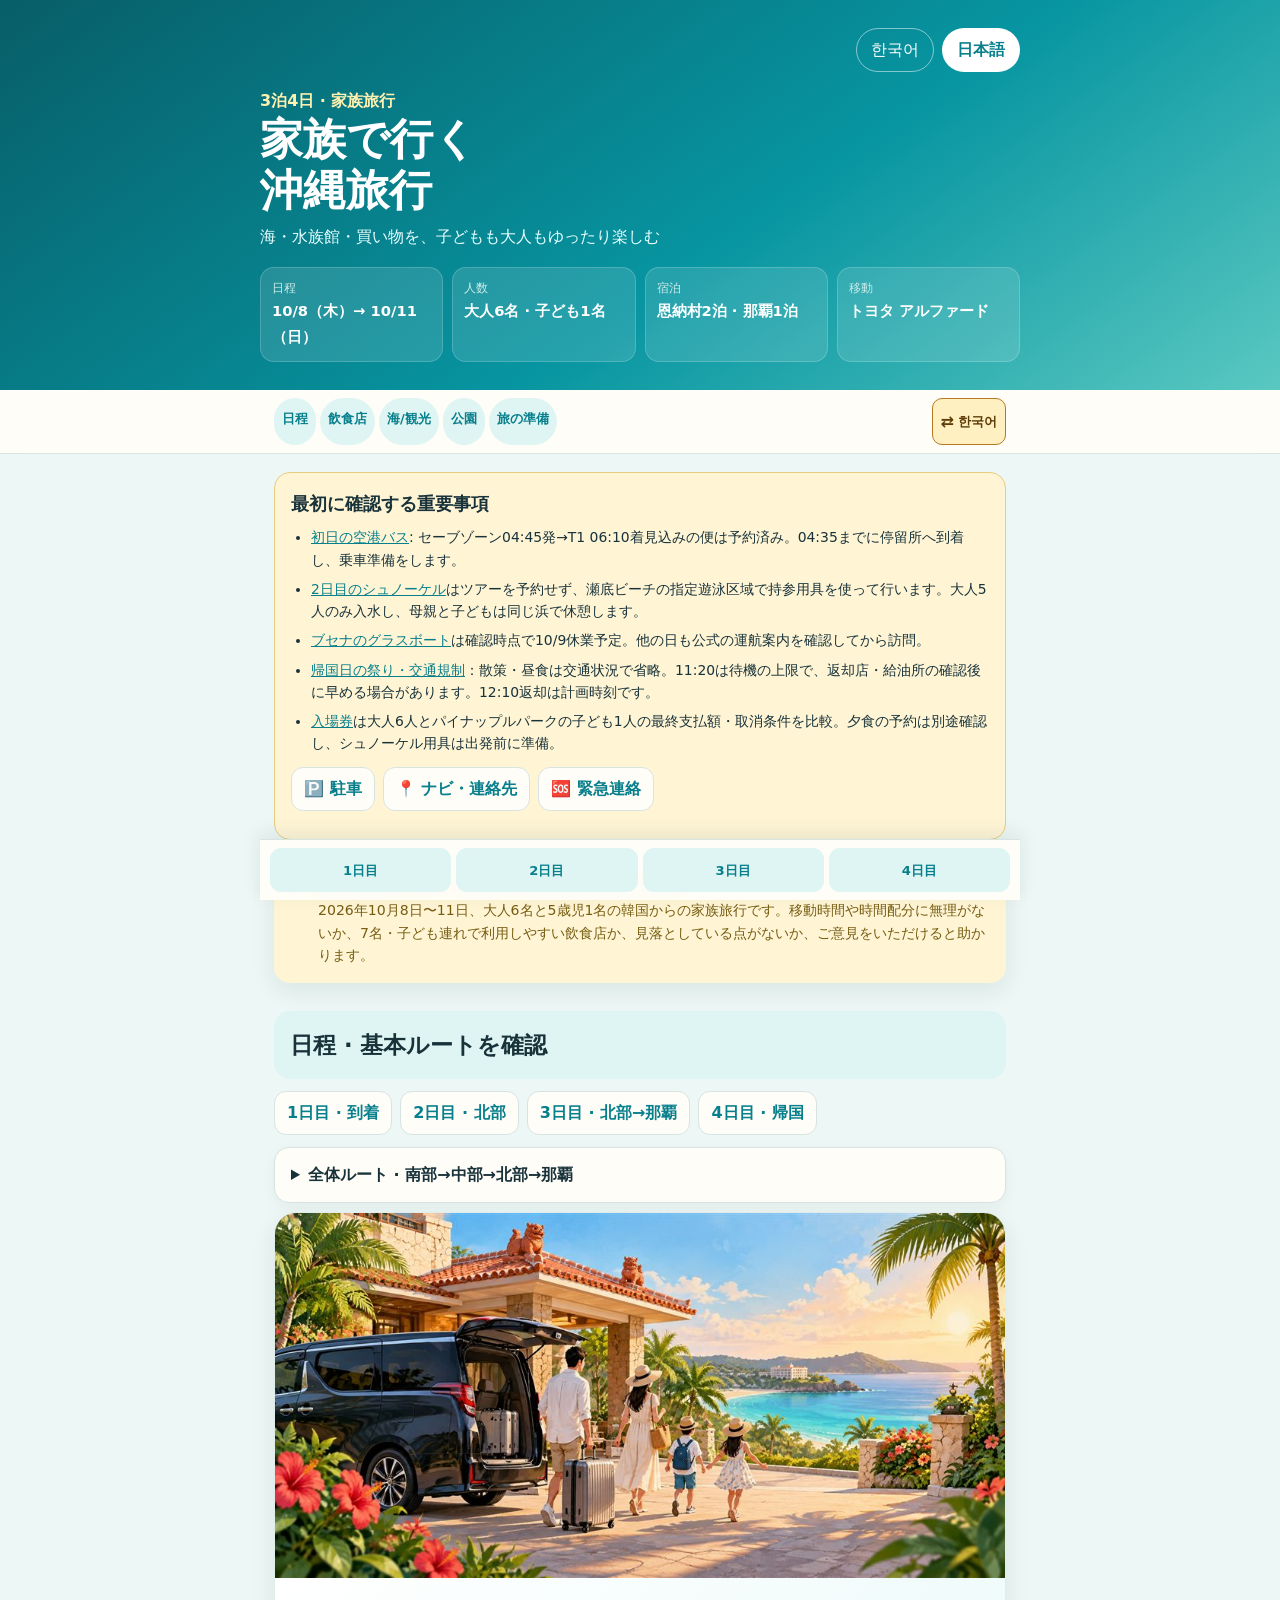
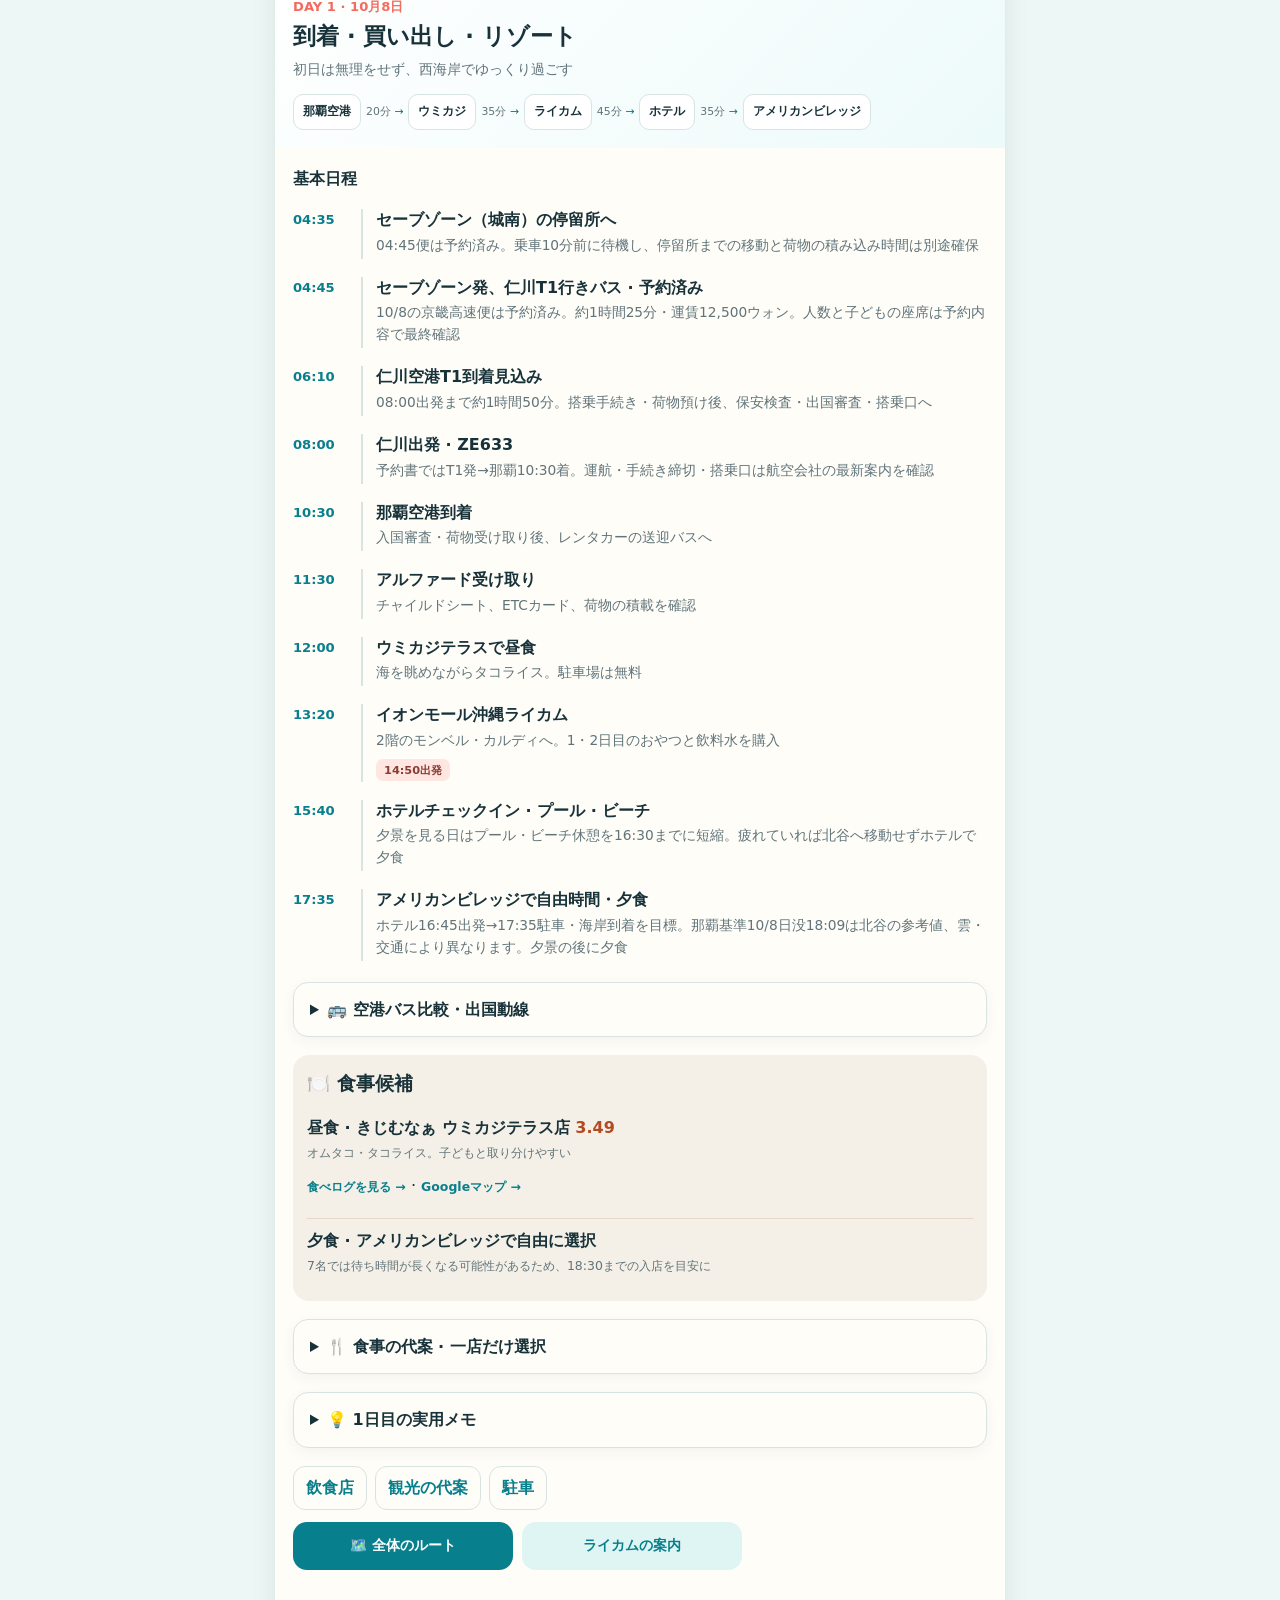
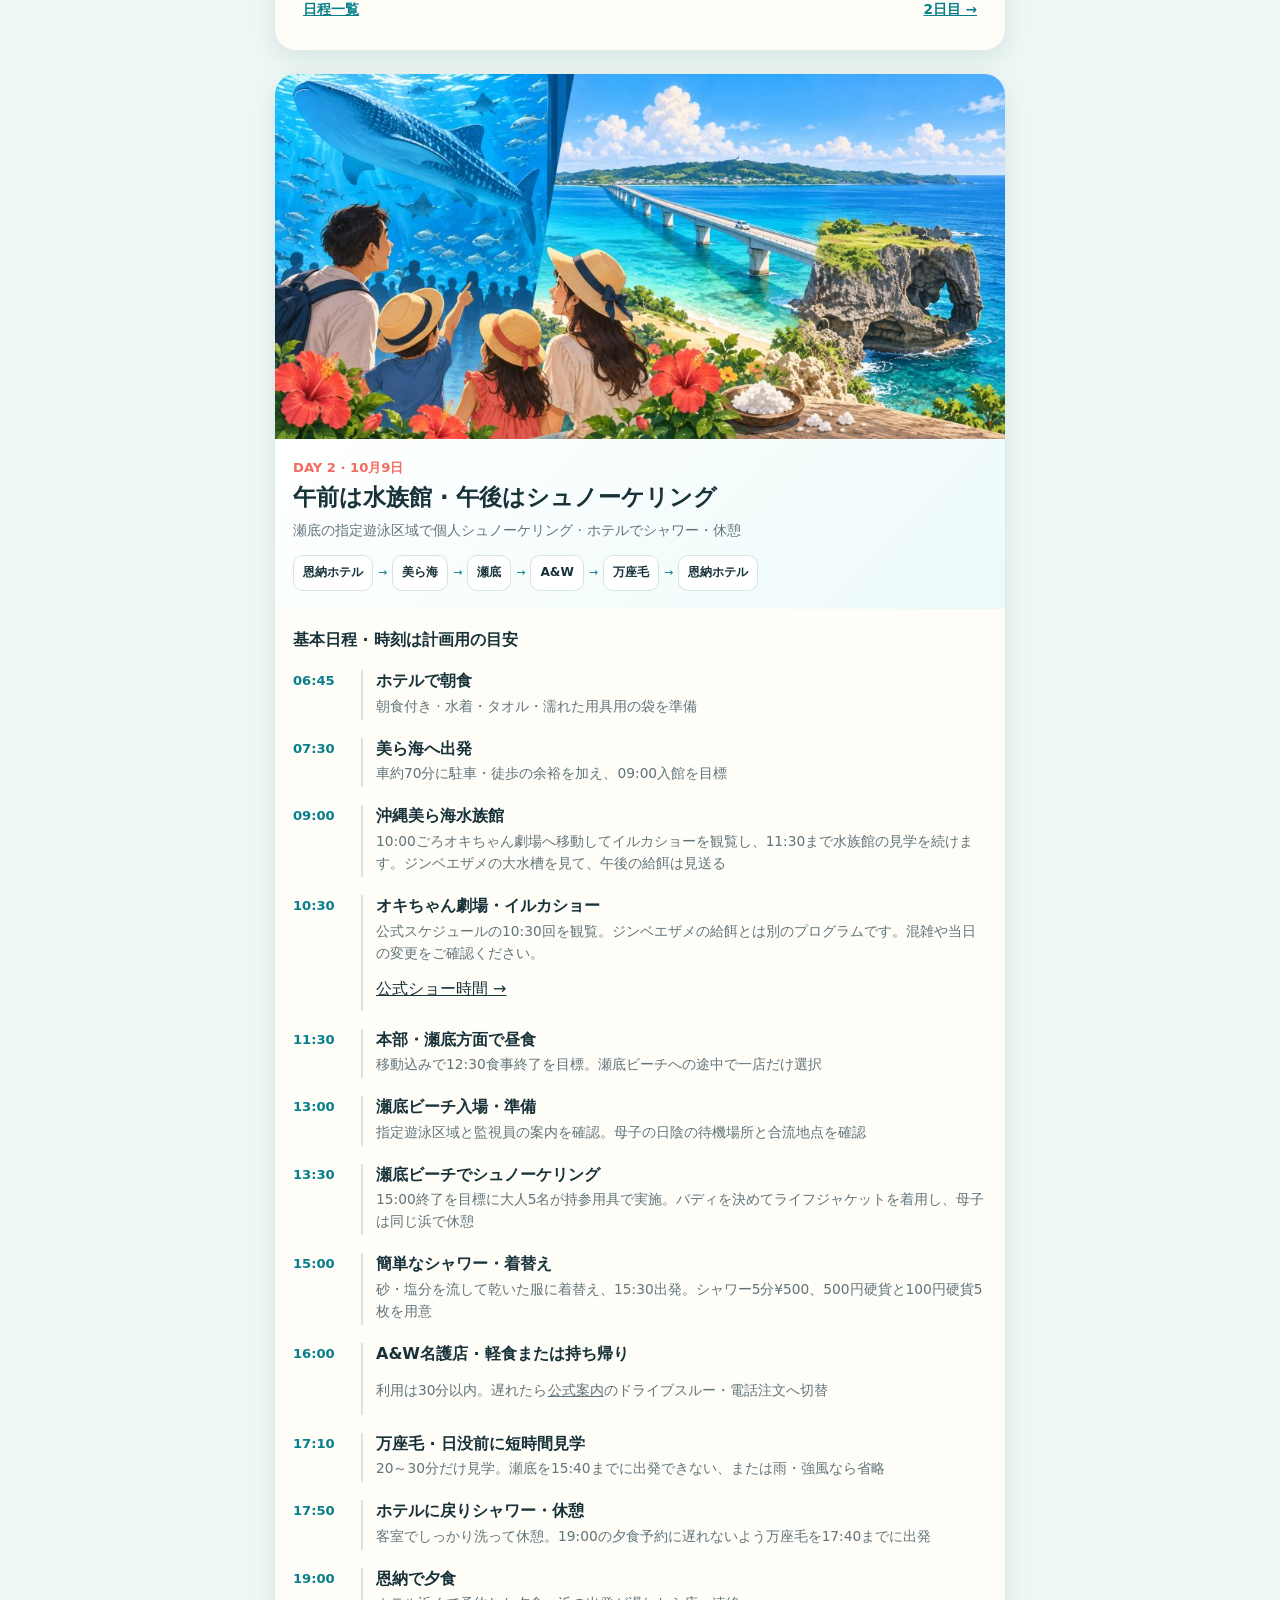
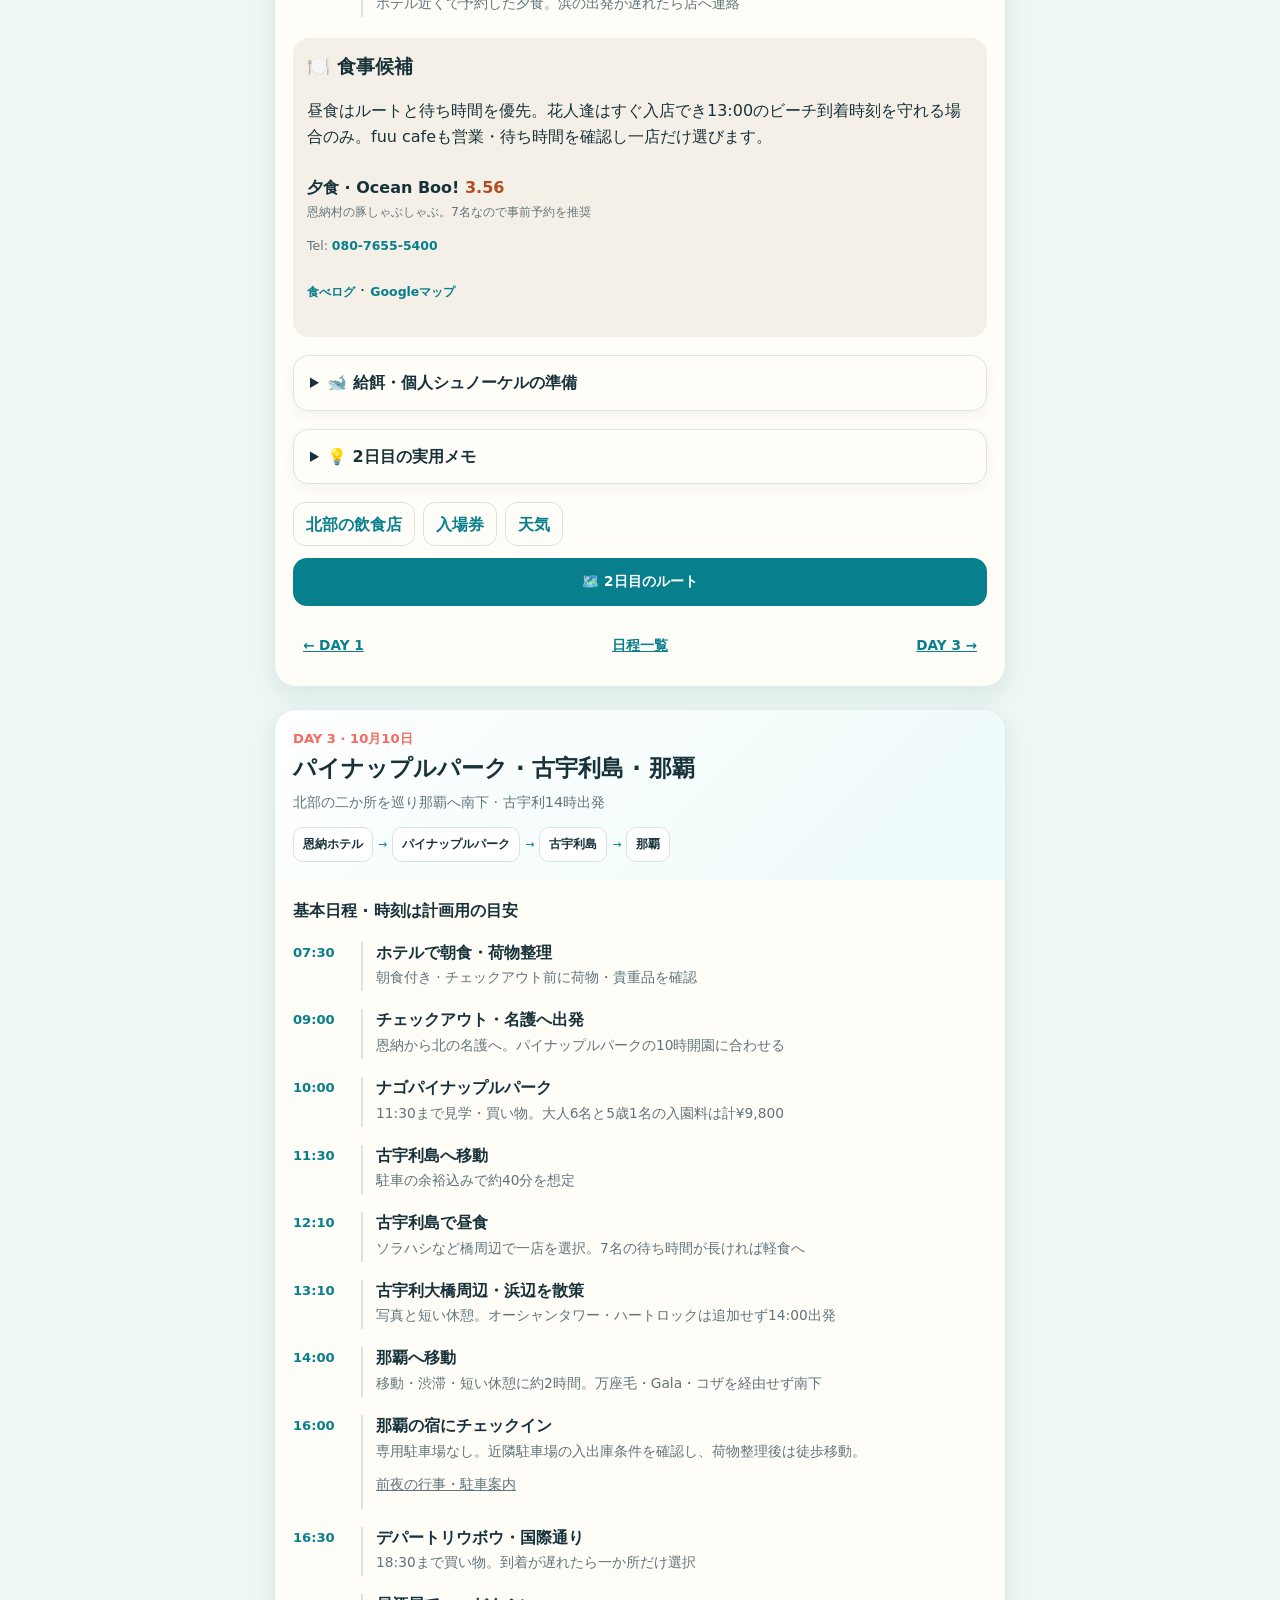
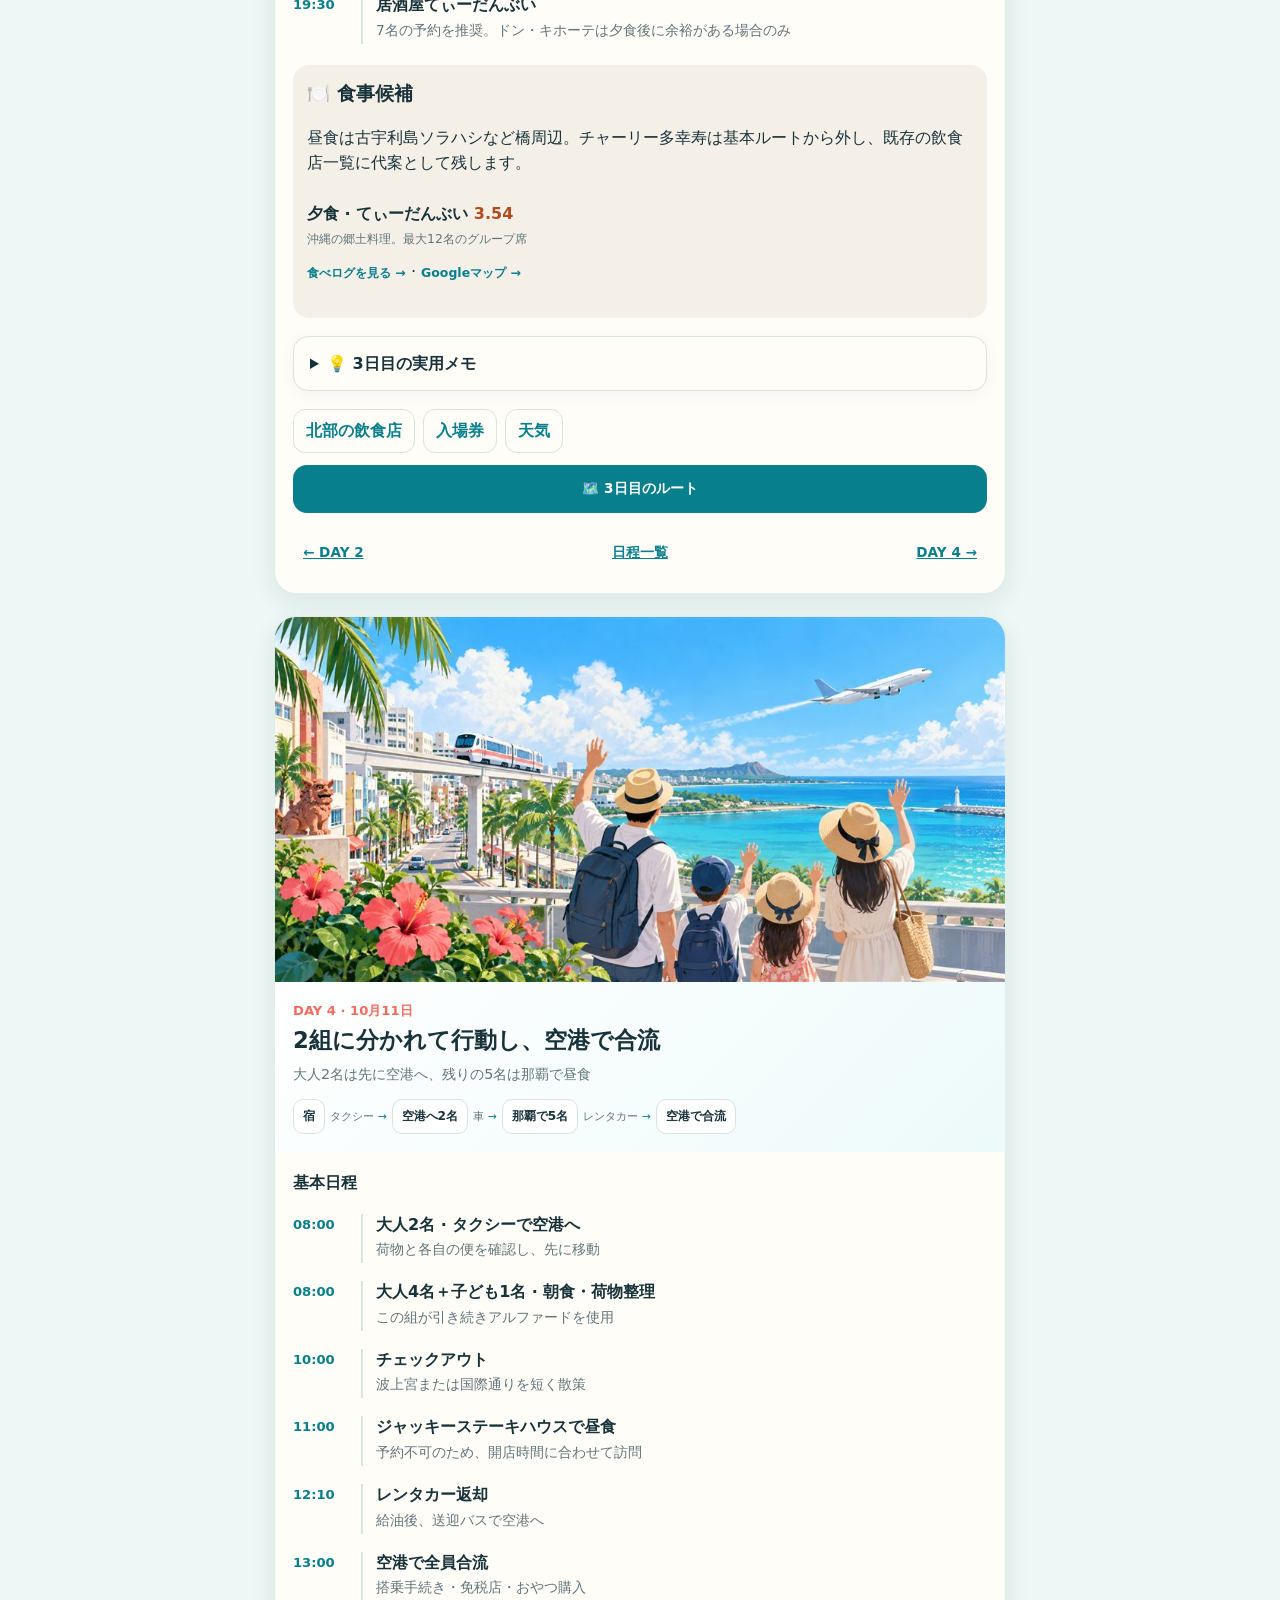
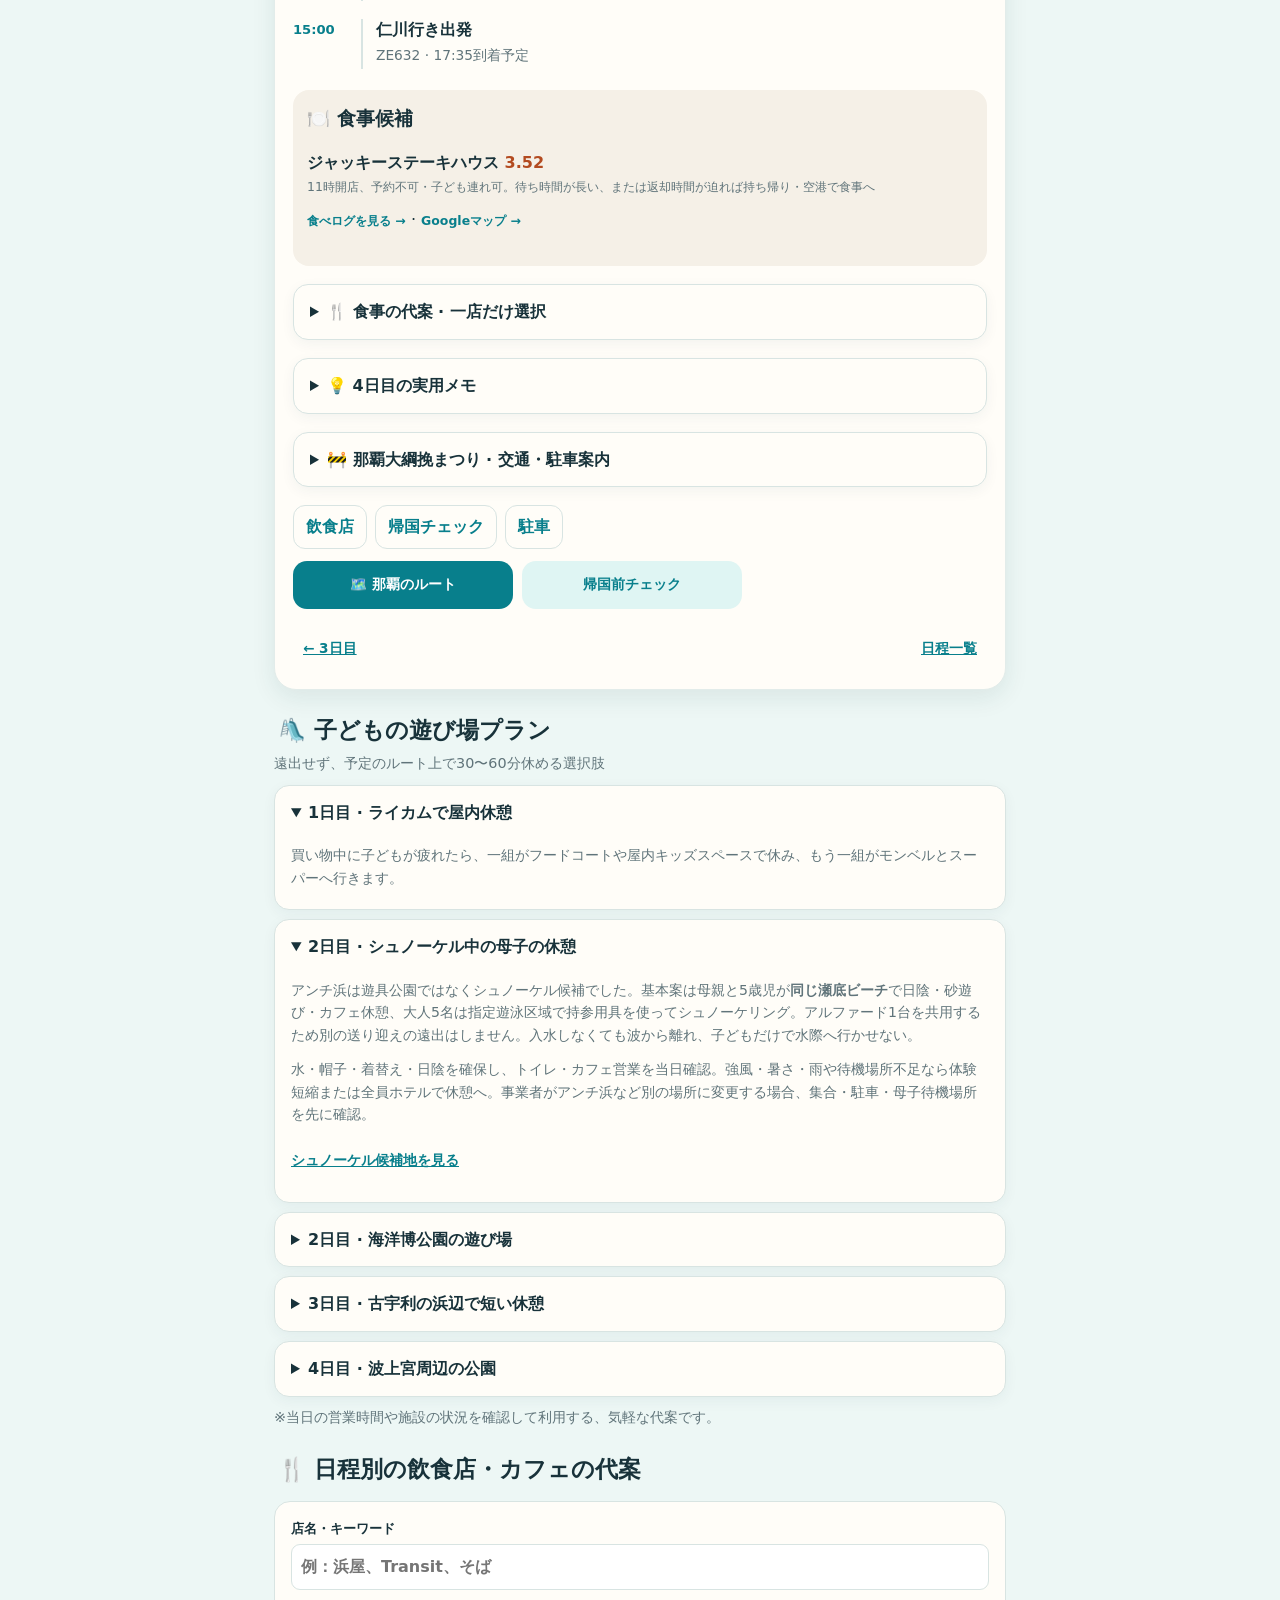
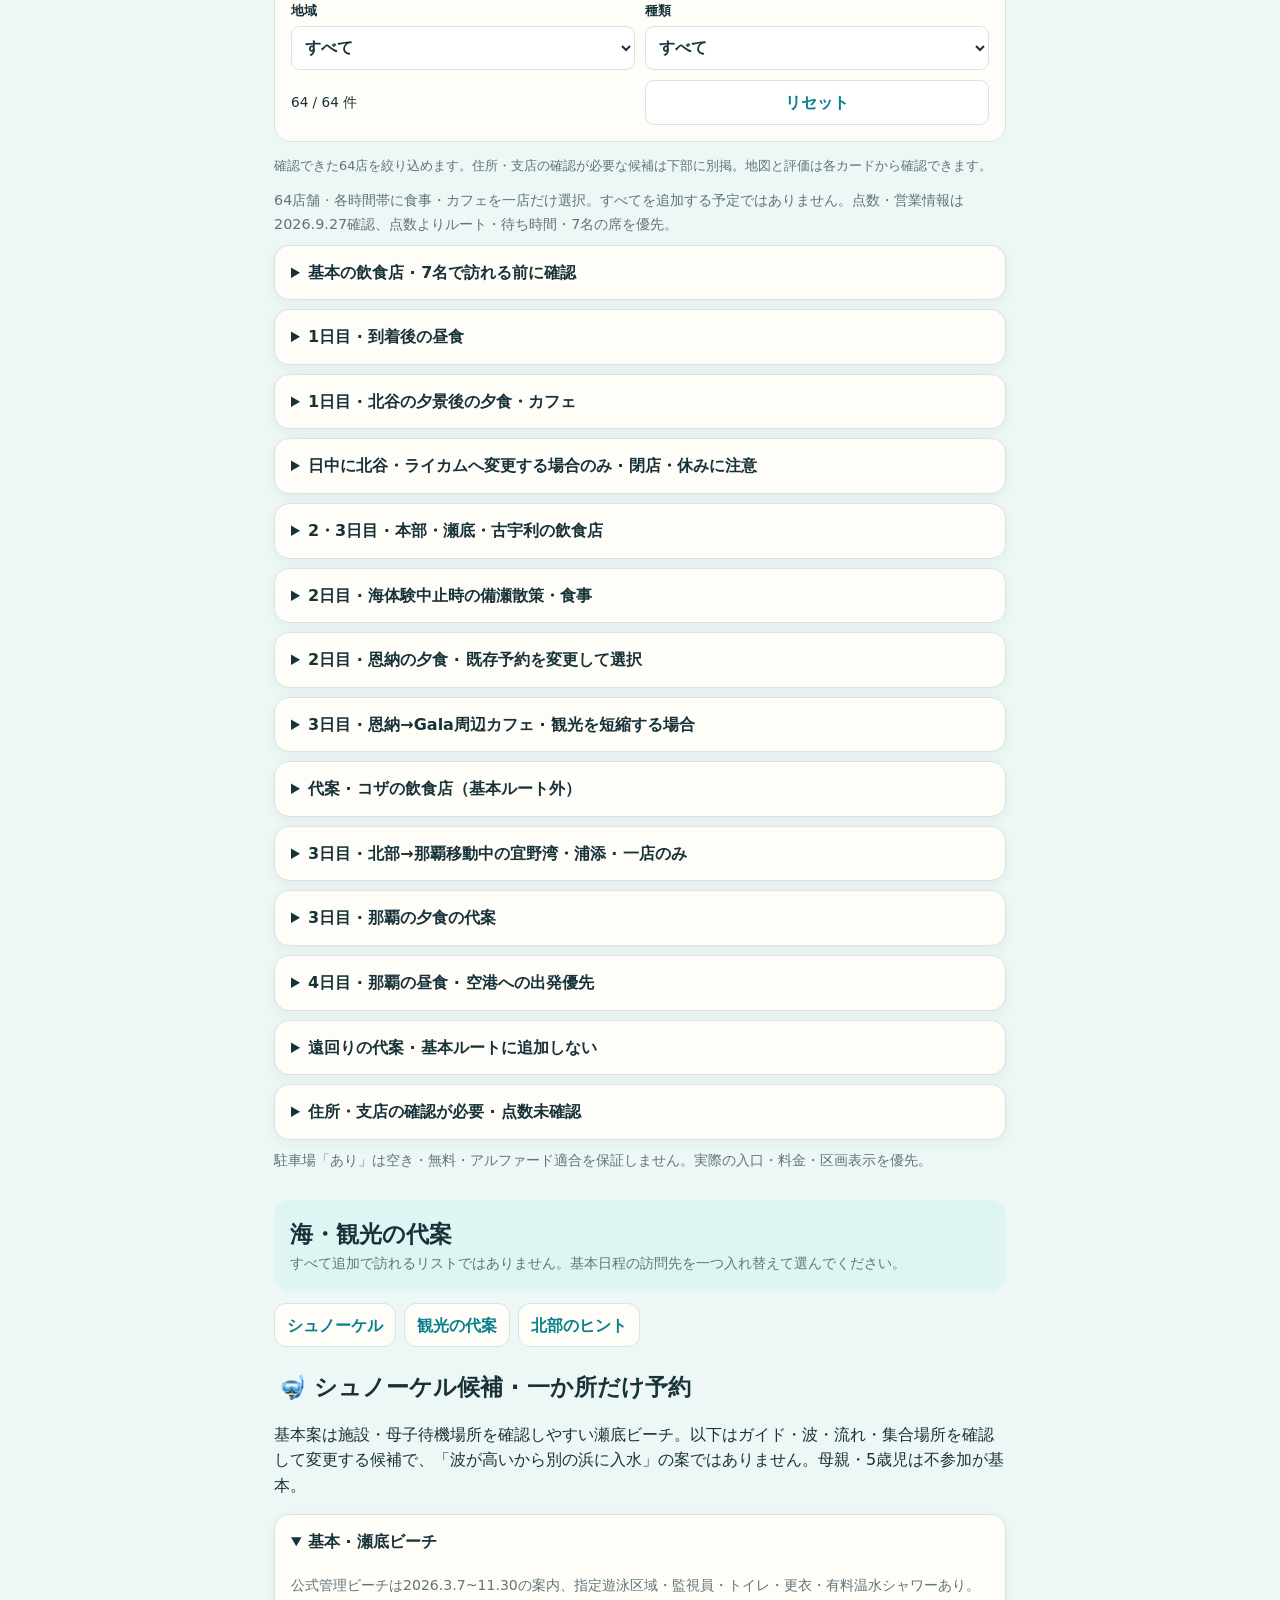
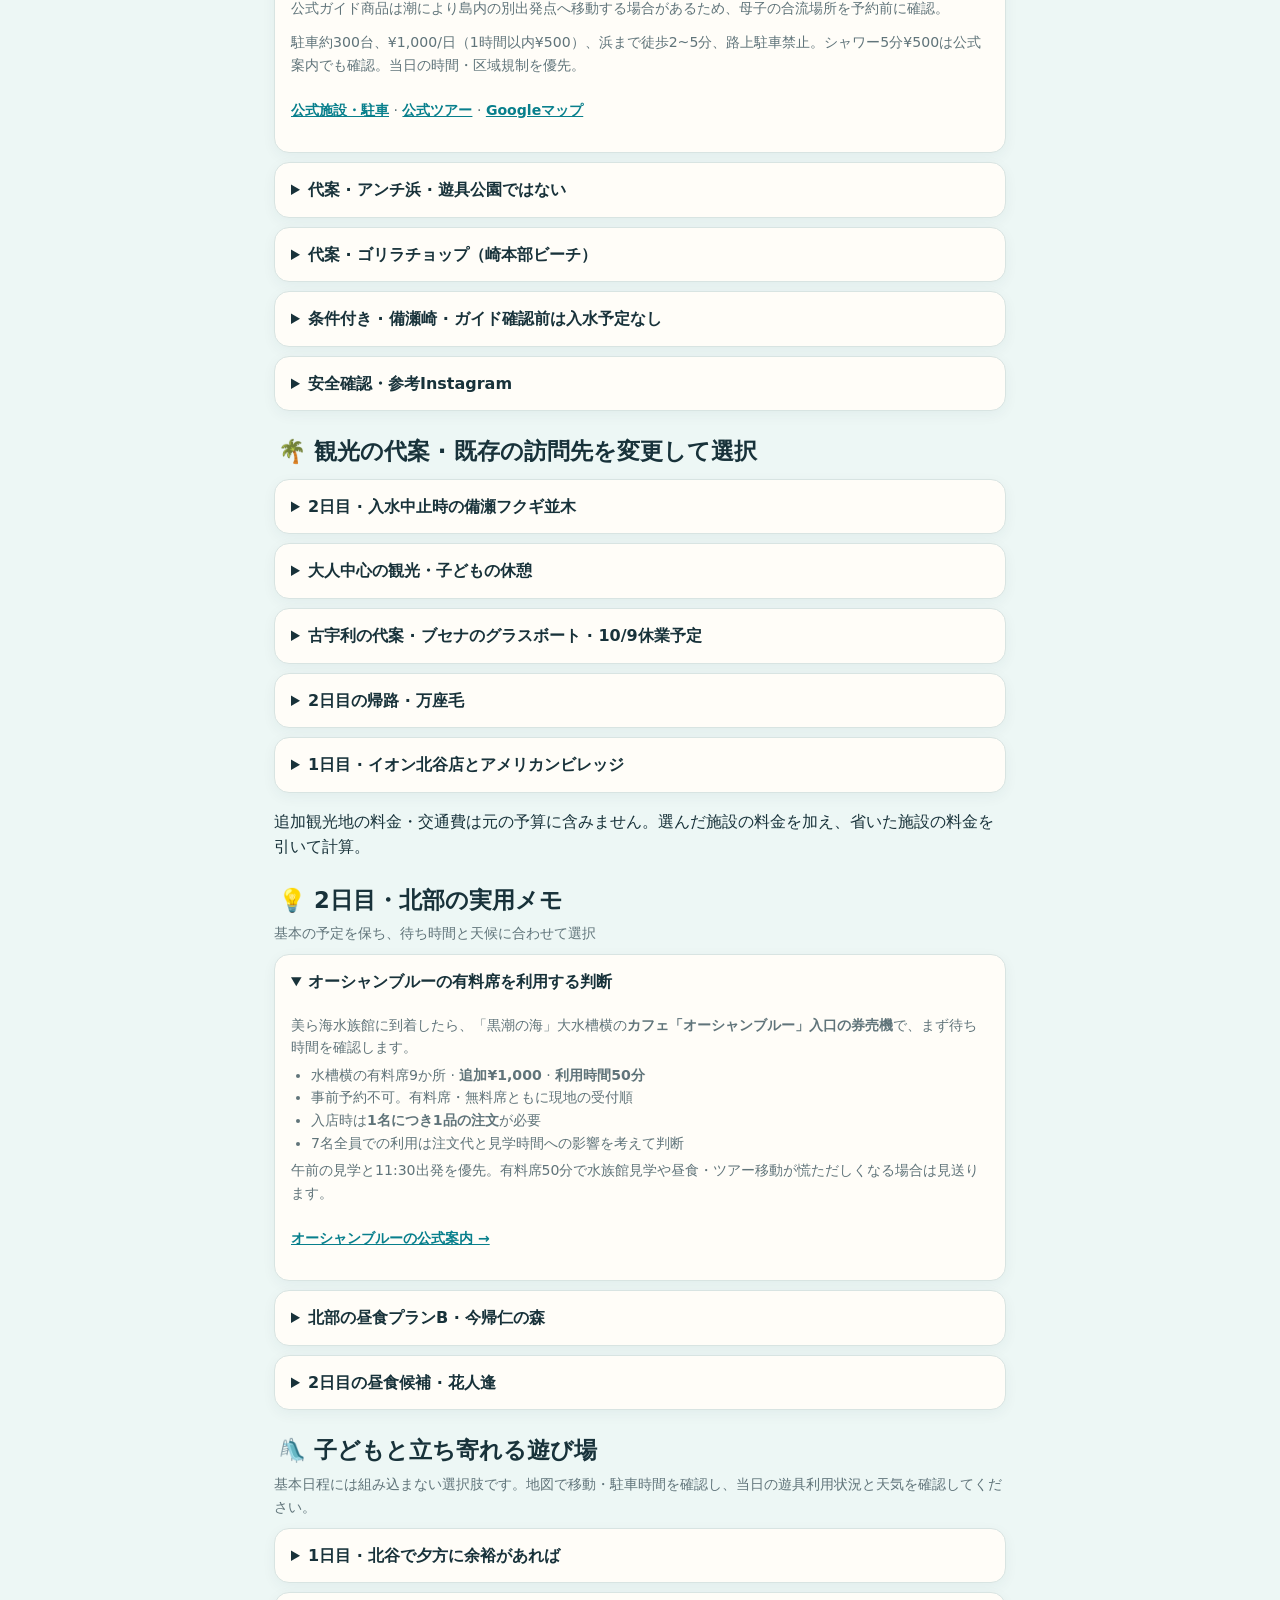
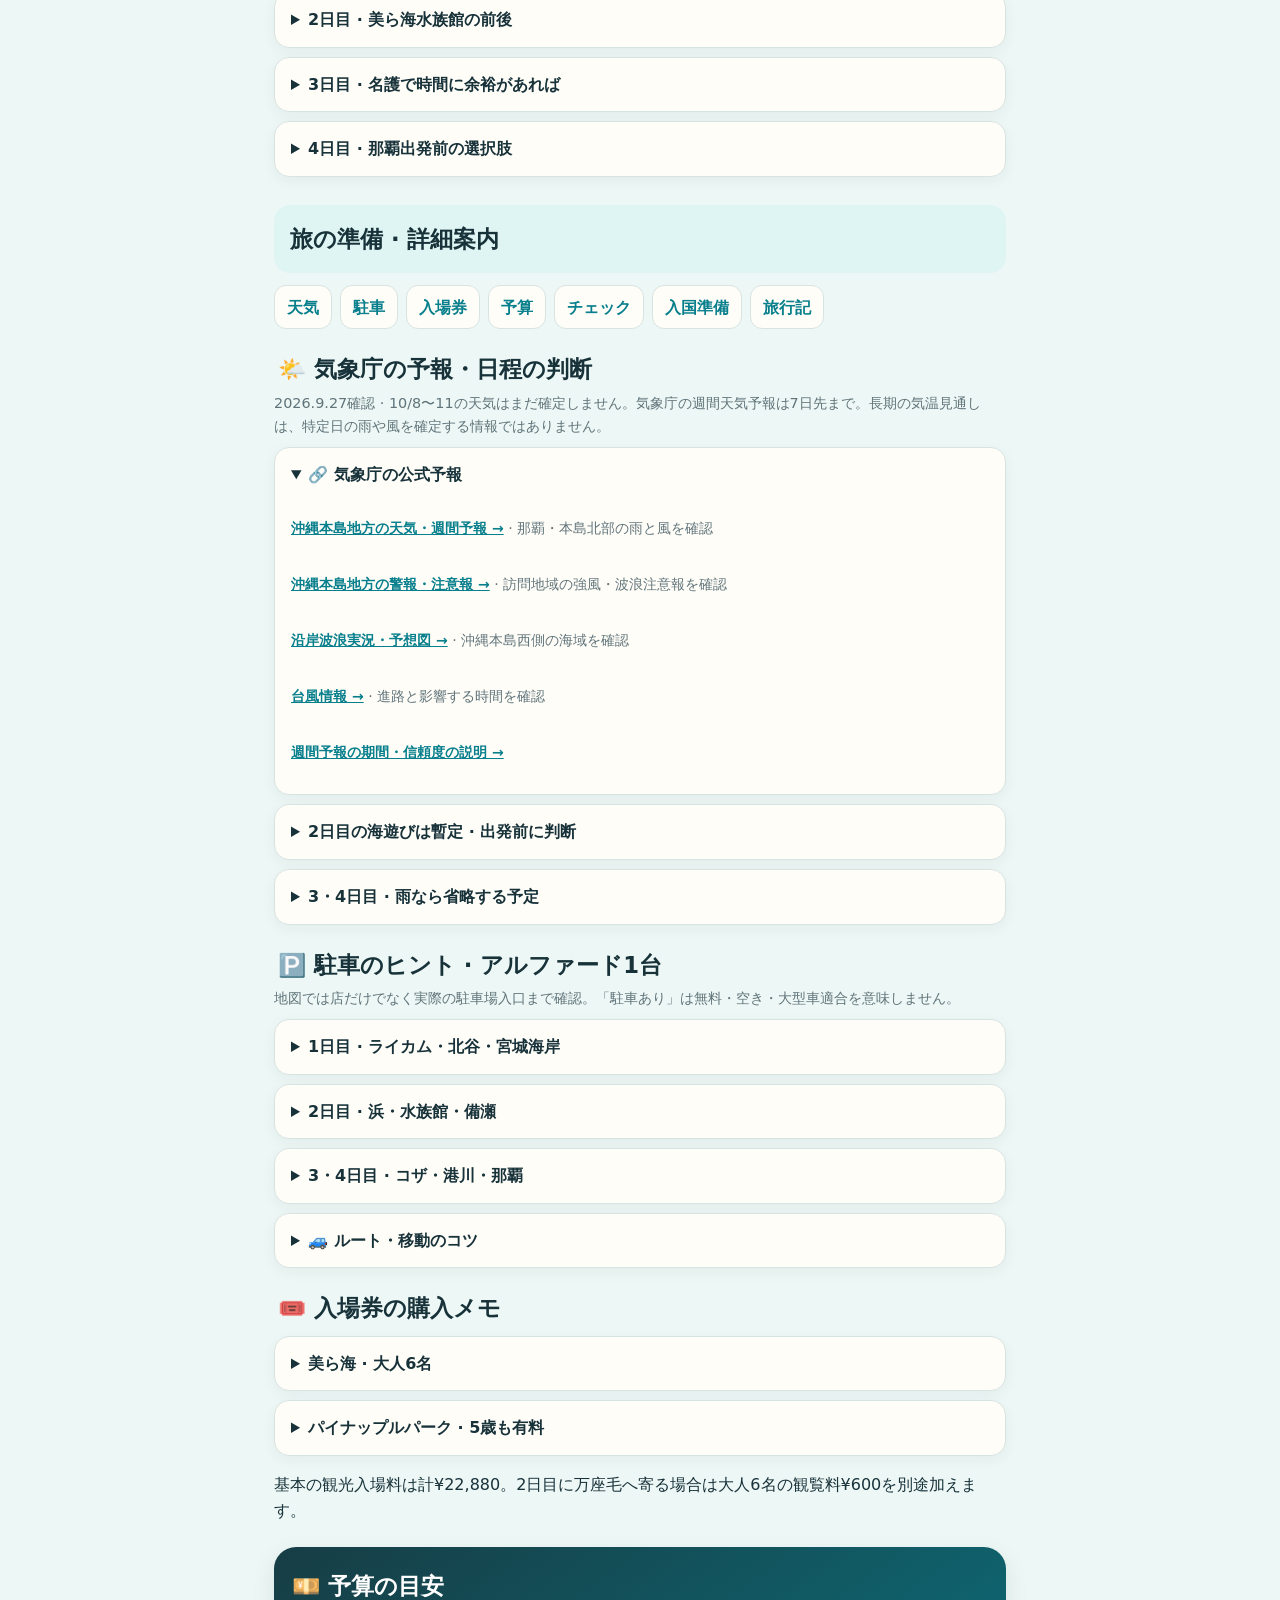
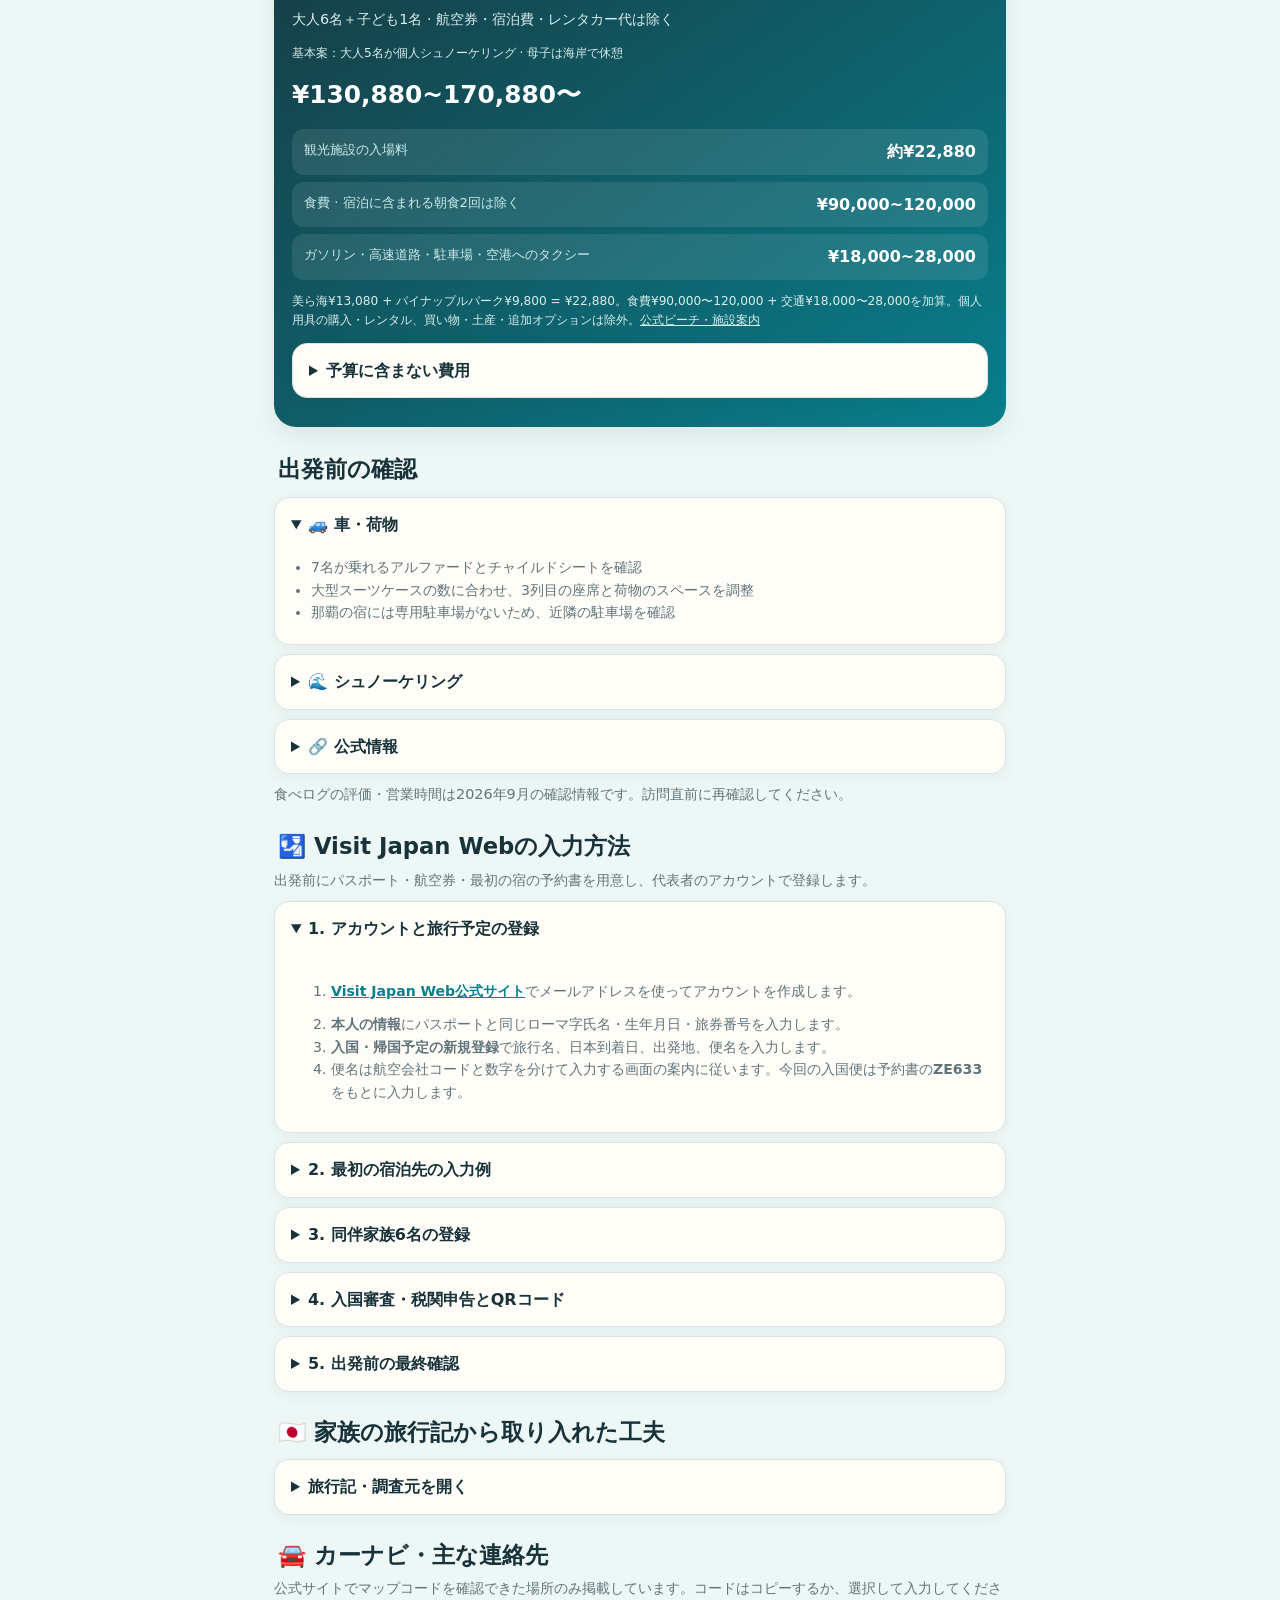
==== commit 7a5fdbfb: "Switch snorkeling plan to self-guided beach use" ====
--- a/ja.html
+++ b/ja.html
@@ -3,11 +3,11 @@
 <title>家族で行く沖縄旅行</title>
 <link rel="stylesheet" href="assets/trip.css"><link rel="alternate" hreflang="ko" href="./index.html"><link rel="alternate" hreflang="ja" href="./ja.html"></head><body>
 <header class="hero"><div><nav class="language-switch" aria-label="表示言語"><a href="./index.html" lang="ko" hreflang="ko">한국어</a><a href="./ja.html" lang="ja" hreflang="ja" aria-current="page">日本語</a></nav><p class="eyebrow">3泊4日 · 家族旅行</p><h1>家族で行く<br>沖縄旅行</h1><p class="hero-copy">海・水族館・買い物を、子どもも大人もゆったり楽しむ</p><div class="facts"><div class="fact"><span>日程</span><strong>10/8（木）→ 10/11（日）</strong></div><div class="fact"><span>人数</span><strong>大人6名 · 子ども1名</strong></div><div class="fact"><span>宿泊</span><strong>恩納村2泊 · 那覇1泊</strong></div><div class="fact"><span>移動</span><strong>トヨタ アルファード</strong></div></div></div></header>
-<nav class="day-nav" aria-label="メインメニュー"><a href="#itinerary">日程</a><a href="#food-options">飲食店</a><a href="#sea-options">海/観光</a><a href="#playgrounds">公園</a><a href="#travel-prep">旅の準備</a><a class="nav-language" href="./index.html" lang="ko" hreflang="ko" aria-label="韓国語に切り替え">한국어</a></nav><main><section class="key-checks" id="key-checks"><h2>最初に確認する重要事項</h2><ul><li><a href="#day1">初日の空港バス</a>: セーブゾーン04:45発→T1 06:10着見込みの便は予約済み。04:35までに停留所へ到着し、乗車準備をします。</li><li><a href="#day2">2日目のシュノーケル</a>は予約・集合・当日の海況を確認して確定。大人5人が参加、母親と子どもは同じ海岸で休憩。</li><li><a href="#nearby-options">ブセナのグラスボート</a>は確認時点で10/9休業予定。他の日も公式の運航案内を確認してから訪問。</li><li><a href="#festival">帰国日の祭り・交通規制</a>：散策・昼食は交通状況で省略。11:20は待機の上限で、返却店・給油所の確認後に早める場合があります。12:10返却は計画時刻です。</li><li><a href="#ticket-tips">入場券</a>は大人6人とパイナップルパークの子ども1人の最終支払額・取消条件を比較。海のツアーと夕食の予約は別途確認。</li></ul><nav class="jump-links" aria-label="現地ですぐ確認"><a href="#parking-tips">🅿️ 駐車</a><a href="#navigation-contacts">📍 ナビ・連絡先</a><a href="#emergency-contacts">🆘 緊急連絡</a></nav></section><aside class="notice"><span>💬</span><div><b>沖縄に詳しい方へ：旅程へのご意見をお願いします</b><p>2026年10月8日〜11日、大人6名と5歳児1名の韓国からの家族旅行です。移動時間や時間配分に無理がないか、7名・子ども連れで利用しやすい飲食店か、見落としている点がないか、ご意見をいただけると助かります。</p></div></aside><div class="section-intro" id="itinerary"><h2>日程 · 基本ルートを確認</h2></div><nav class="jump-links" aria-label="関連する詳細案内"><a href="#day1">1日目 · 到着</a><a href="#day2">2日目 · 北部</a><a href="#day3">3日目 · 北部→那覇</a><a href="#day4">4日目 · 帰国</a></nav><details><summary>全体ルート · 南部→中部→北部→那覇</summary><div class="detail"><p>空港・ウミカジ（南部）→ライカム・北谷（中部）→恩納と北部観光→那覇の流れです。恩納も地域区分では北部に入ります。</p><p>1日目はホテルから北谷を往復し、2日目は美ら海・瀬底から恩納へ戻ります。3日目は名護・古宇利へ再び北上します。</p><p>恩納2泊と海の後の客室シャワー・休憩を優先したルートです。3日目は古宇利から万座毛・Gala・コザに寄らず那覇へ向かいます。移動時間は交通・駐車で変わります。</p></div></details><section class="day" id="day1"><img class="day-image" src="assets/day-1.jpg" alt="沖縄のリゾートに到着する家族旅行のイラスト" width="960" height="480" loading="lazy"><div class="day-head"><p class="day-kicker">DAY 1 · 10月8日</p><h2>到着 · 買い出し · リゾート</h2><p class="day-summary">初日は無理をせず、西海岸でゆっくり過ごす</p><div class="route"><span class="place">那覇空港</span><span class="drive">20分</span><span class="place">ウミカジ</span><span class="drive">35分</span><span class="place">ライカム</span><span class="drive">45分</span><span class="place">ホテル</span><span class="drive">35分</span><span class="place">アメリカンビレッジ</span></div></div><h3 class="timeline-heading">基本日程</h3><ol class="timeline"><li class="slot"><time class="time">04:35</time><div class="event"><strong>セーブゾーン（城南）の停留所へ</strong><p>04:45便は予約済み。乗車10分前に待機し、停留所までの移動と荷物の積み込み時間は別途確保</p></div></li><li class="slot"><time class="time">04:45</time><div class="event"><strong>セーブゾーン発、仁川T1行きバス · 予約済み</strong><p>10/8の京畿高速便は予約済み。約1時間25分・運賃12,500ウォン。人数と子どもの座席は予約内容で最終確認</p></div></li><li class="slot"><time class="time">06:10</time><div class="event"><strong>仁川空港T1到着見込み</strong><p>08:00出発まで約1時間50分。搭乗手続き・荷物預け後、保安検査・出国審査・搭乗口へ</p></div></li><li class="slot"><time class="time">08:00</time><div class="event"><strong>仁川出発 · ZE633</strong><p>予約書ではT1発→那覇10:30着。運航・手続き締切・搭乗口は航空会社の最新案内を確認</p></div></li>
+<nav class="day-nav" aria-label="メインメニュー"><a href="#itinerary">日程</a><a href="#food-options">飲食店</a><a href="#sea-options">海/観光</a><a href="#playgrounds">公園</a><a href="#travel-prep">旅の準備</a><a class="nav-language" href="./index.html" lang="ko" hreflang="ko" aria-label="韓国語に切り替え">한국어</a></nav><main><section class="key-checks" id="key-checks"><h2>最初に確認する重要事項</h2><ul><li><a href="#day1">初日の空港バス</a>: セーブゾーン04:45発→T1 06:10着見込みの便は予約済み。04:35までに停留所へ到着し、乗車準備をします。</li><li><a href="#day2">2日目のシュノーケル</a>はツアーを予約せず、瀬底ビーチの指定遊泳区域で持参用具を使って行います。大人5人のみ入水し、母親と子どもは同じ浜で休憩します。</li><li><a href="#nearby-options">ブセナのグラスボート</a>は確認時点で10/9休業予定。他の日も公式の運航案内を確認してから訪問。</li><li><a href="#festival">帰国日の祭り・交通規制</a>：散策・昼食は交通状況で省略。11:20は待機の上限で、返却店・給油所の確認後に早める場合があります。12:10返却は計画時刻です。</li><li><a href="#ticket-tips">入場券</a>は大人6人とパイナップルパークの子ども1人の最終支払額・取消条件を比較。夕食の予約は別途確認し、シュノーケル用具は出発前に準備。</li></ul><nav class="jump-links" aria-label="現地ですぐ確認"><a href="#parking-tips">🅿️ 駐車</a><a href="#navigation-contacts">📍 ナビ・連絡先</a><a href="#emergency-contacts">🆘 緊急連絡</a></nav></section><aside class="notice"><span>💬</span><div><b>沖縄に詳しい方へ：旅程へのご意見をお願いします</b><p>2026年10月8日〜11日、大人6名と5歳児1名の韓国からの家族旅行です。移動時間や時間配分に無理がないか、7名・子ども連れで利用しやすい飲食店か、見落としている点がないか、ご意見をいただけると助かります。</p></div></aside><div class="section-intro" id="itinerary"><h2>日程 · 基本ルートを確認</h2></div><nav class="jump-links" aria-label="関連する詳細案内"><a href="#day1">1日目 · 到着</a><a href="#day2">2日目 · 北部</a><a href="#day3">3日目 · 北部→那覇</a><a href="#day4">4日目 · 帰国</a></nav><details><summary>全体ルート · 南部→中部→北部→那覇</summary><div class="detail"><p>空港・ウミカジ（南部）→ライカム・北谷（中部）→恩納と北部観光→那覇の流れです。恩納も地域区分では北部に入ります。</p><p>1日目はホテルから北谷を往復し、2日目は美ら海・瀬底から恩納へ戻ります。3日目は名護・古宇利へ再び北上します。</p><p>恩納2泊と海の後の客室シャワー・休憩を優先したルートです。3日目は古宇利から万座毛・Gala・コザに寄らず那覇へ向かいます。移動時間は交通・駐車で変わります。</p></div></details><section class="day" id="day1"><img class="day-image" src="assets/day-1.jpg" alt="沖縄のリゾートに到着する家族旅行のイラスト" width="960" height="480" loading="lazy"><div class="day-head"><p class="day-kicker">DAY 1 · 10月8日</p><h2>到着 · 買い出し · リゾート</h2><p class="day-summary">初日は無理をせず、西海岸でゆっくり過ごす</p><div class="route"><span class="place">那覇空港</span><span class="drive">20分</span><span class="place">ウミカジ</span><span class="drive">35分</span><span class="place">ライカム</span><span class="drive">45分</span><span class="place">ホテル</span><span class="drive">35分</span><span class="place">アメリカンビレッジ</span></div></div><h3 class="timeline-heading">基本日程</h3><ol class="timeline"><li class="slot"><time class="time">04:35</time><div class="event"><strong>セーブゾーン（城南）の停留所へ</strong><p>04:45便は予約済み。乗車10分前に待機し、停留所までの移動と荷物の積み込み時間は別途確保</p></div></li><li class="slot"><time class="time">04:45</time><div class="event"><strong>セーブゾーン発、仁川T1行きバス · 予約済み</strong><p>10/8の京畿高速便は予約済み。約1時間25分・運賃12,500ウォン。人数と子どもの座席は予約内容で最終確認</p></div></li><li class="slot"><time class="time">06:10</time><div class="event"><strong>仁川空港T1到着見込み</strong><p>08:00出発まで約1時間50分。搭乗手続き・荷物預け後、保安検査・出国審査・搭乗口へ</p></div></li><li class="slot"><time class="time">08:00</time><div class="event"><strong>仁川出発 · ZE633</strong><p>予約書ではT1発→那覇10:30着。運航・手続き締切・搭乗口は航空会社の最新案内を確認</p></div></li>
 <li class="slot"><time class="time">10:30</time><div class="event"><strong>那覇空港到着</strong><p>入国審査・荷物受け取り後、レンタカーの送迎バスへ</p></div></li><li class="slot"><time class="time">11:30</time><div class="event"><strong>アルファード受け取り</strong><p>チャイルドシート、ETCカード、荷物の積載を確認</p></div></li><li class="slot"><time class="time">12:00</time><div class="event"><strong>ウミカジテラスで昼食</strong><p>海を眺めながらタコライス。駐車場は無料</p></div></li><li class="slot"><time class="time">13:20</time><div class="event"><strong>イオンモール沖縄ライカム</strong><p>2階のモンベル・カルディへ。1・2日目のおやつと飲料水を購入</p><span class="tag">14:50出発</span></div></li><li class="slot"><time class="time">15:40</time><div class="event"><strong>ホテルチェックイン · プール · ビーチ</strong><p>夕景を見る日はプール・ビーチ休憩を16:30までに短縮。疲れていれば北谷へ移動せずホテルで夕食</p></div></li><li class="slot"><time class="time">17:35</time><div class="event"><strong>アメリカンビレッジで自由時間・夕食</strong><p>ホテル16:45出発→17:35駐車・海岸到着を目標。那覇基準10/8日没18:09は北谷の参考値、雲・交通により異なります。夕景の後に夕食</p></div></li></ol>
-<details><summary>🚌 空港バス比較・出国動線</summary><div class="detail"><p><b>予約済み：セーブゾーン04:45発 → T1 06:10着見込み</b>（運賃12,500ウォン）。停留所までの移動は別途必要です。</p><p>早い便はセーブゾーン04:25発 → 05:50着見込み、同じく12,500ウォン。フォレスティア西門05:10発 → 06:40着見込みは11,900ウォンです。</p><p>04:45便は予約済み。出発前に予約内容の人数・乗車場所を再確認し、航空会社の搭乗手続き締切も確認してください。国内バス代は円建ての旅行予算に含みません。</p></div></details><div class="food"><h3>🍽️ 食事候補</h3><div class="pick"><strong>昼食 · きじむなぁ ウミカジテラス店 <span class="score">3.49</span></strong><p>オムタコ・タコライス。子どもと取り分けやすい</p><a href="https://tabelog.com/okinawa/A4701/A470103/47016227/" target="_blank" rel="noopener">食べログを見る →</a> · <a href="https://www.google.com/maps/search/?api=1&amp;query=%E3%81%8D%E3%81%98%E3%82%80%E3%81%AA%E3%81%81%20%E3%82%A6%E3%83%9F%E3%82%AB%E3%82%B8%E3%83%86%E3%83%A9%E3%82%B9%E5%BA%97%20%E6%B2%96%E7%B8%84%E7%9C%8C%20%E8%B1%8A%E8%A6%8B%E5%9F%8E%E5%B8%82%E7%80%AC%E9%95%B7174-6%20%E3%82%A6%E3%83%9F%E3%82%AB%E3%82%B8%E3%83%86%E3%83%A9%E3%82%B9" target="_blank" rel="noopener">Googleマップ →</a></div><div class="pick"><strong>夕食 · アメリカンビレッジで自由に選択</strong><p>7名では待ち時間が長くなる可能性があるため、18:30までの入店を目安に</p></div></div><details><summary>🍴 食事の代案 · 一店だけ選択</summary><div class="detail"><p>夕景後の夕食はHAN’S・とんかつ太郎・KISEKI・MEXICOから一店、コーヒーはジバゴローステリーかサンフランシスコから一店だけ。Transitは宮城海岸へ場所を替える場合。浜屋・King Sideは日中営業のため夕景後には入れません。</p><p><a href="#food-d1evening">点数・Googleマップ・駐車の詳細 →</a></p></div></details><details><summary>💡 1日目の実用メモ</summary><div class="detail"><ul><li>ウミカジテラスでは島内の無料駐車場を利用し、各店の営業時間を入店前に確認します。</li><li>ライカムの駐車場は無料。<b>モンベルは2階</b>です。カルディも2階。スーパーの階は館内案内で確認し、手分けすると効率的です。</li><li>リザン到着時はロビーで家族と荷物を先に降ろしてから駐車し、駐車券は連泊中保管します。</li><li>アメリカンビレッジでは美浜公共駐車場（無料）を候補に、満車ならフィッシャリーナ公共駐車場（2時間無料・1日最大¥400の案内）を確認。区画表示を優先し、外部観光だけにモール駐車場を使わない。</li><li>夕景を見るならホテル16:45出発・海岸17:35到着を目標に駐車の余裕を確保。10/8日没18:09は那覇基準の参考で北谷・天候により異なります。 <a href="https://eco.mtk.nao.ac.jp/koyomi/dni/2026/s4810.html" target="_blank" rel="noopener">国立天文台の日没表</a></li><li><a href="https://map.kaldi.co.jp/kaldi/detailMap?%3Baccmd=0&amp;account=kaldi&amp;adr=47&amp;bid=379&amp;pgret=2" target="_blank" rel="noopener">カルディライカム店公式案内 · 2階</a></li></ul><p><a href="https://blog.naver.com/barond1231/224398605699" target="_blank" rel="noopener">韓国語の個人旅行記 · ウミカジ 2026.9.2 →</a> · <a href="https://blog.naver.com/alstjsdl0831/224384374365" target="_blank" rel="noopener">ライカム 2026.8.20 →</a> · <a href="https://blog.naver.com/joyandjenny/224422004364" target="_blank" rel="noopener">駐車場 2026.9.24 →</a></p></div></details><nav class="jump-links day-links" aria-label="関連する詳細案内"><a href="#food-d1evening">飲食店</a><a href="#nearby-options">観光の代案</a><a href="#parking-tips">駐車</a></nav><div class="actions"><a class="action" href="https://www.google.com/maps/dir/?api=1&origin=Naha+Airport&destination=Rizzan+Sea-Park+Hotel+Tancha+Bay&waypoints=Umikaji+Terrace%7CAEON+MALL+Okinawa+Rycom%7CRizzan+Sea-Park+Hotel+Tancha+Bay%7CAmerican+Village+Okinawa&travelmode=driving" target="_blank" rel="noopener">🗺️ 全体のルート</a><a class="action secondary" href="https://okinawarycom.aeonmall.jp/" target="_blank" rel="noopener">ライカムの案内</a></div><nav class="day-pager" aria-label="日付の移動"><a href="#itinerary">日程一覧</a><a href="#day2">2日目 →</a></nav></section><section class="day" id="day2"><img class="day-image" src="assets/day-2-v2.jpg" alt="沖縄の海と水族館の旅行イメージ" width="960" height="480" loading="lazy"><div class="day-head"><p class="day-kicker">DAY 2 · 10月9日</p><h2>午前は水族館 · 午後はシュノーケリング</h2><p class="day-summary">瀬底を維持 · 午後便の時刻は予約後に確定 · ホテルでシャワー・休憩</p><div class="route"><span class="place">恩納ホテル</span><span class="drive"></span><span class="place">美ら海</span><span class="drive"></span><span class="place">瀬底</span><span class="drive"></span><span class="place">A&amp;W</span><span class="drive"></span><span class="place">万座毛</span><span class="drive"></span><span class="place">恩納ホテル</span></div></div><h3 class="timeline-heading">基本日程 · 時刻は計画用の目安</h3><ol class="timeline"><li class="slot"><time class="time">06:45</time><div class="event"><strong>ホテルで朝食</strong><p>朝食付き · 水着・タオル・濡れた用具用の袋を準備</p></div></li><li class="slot"><time class="time">07:30</time><div class="event"><strong>美ら海へ出発</strong><p>車約70分に駐車・徒歩の余裕を加え、09:00入館を目標</p></div></li><li class="slot"><time class="time">09:00</time><div class="event"><strong>沖縄美ら海水族館</strong><p>10:00ごろオキちゃん劇場へ移動してイルカショーを観覧し、11:30まで水族館の見学を続けます。ジンベエザメの大水槽を見て、午後の給餌は見送る</p></div></li><li class="slot"><time class="time">10:30</time><div class="event"><strong>オキちゃん劇場・イルカショー</strong><p>公式スケジュールの10:30回を観覧。ジンベエザメの給餌とは別のプログラムです。混雑や当日の変更をご確認ください。</p><a href="https://oki-park.jp/kaiyohaku/inst/77/129" target="_blank" rel="noopener">公式ショー時間 →</a></div></li><li class="slot"><time class="time">11:30</time><div class="event"><strong>本部・瀬底方面で昼食</strong><p>移動込みで12:30食事終了を目標。ツアー集合場所への途中で一店だけ選択</p></div></li><li class="slot"><time class="time">13:00</time><div class="event"><strong>瀬底ビーチで受付・準備</strong><p>予約した集合場所・時刻を優先。母子の待機場所と終了後の合流場所を確認</p></div></li><li class="slot"><time class="time">13:30</time><div class="event"><strong>瀬底ビーチでシュノーケリング</strong><p>15:00終了を仮定した暫定プラン。大人5名が参加し、母子は同じ浜で休憩。午後便・運航・用具の有無を確認して確定</p></div></li><li class="slot"><time class="time">15:00</time><div class="event"><strong>簡単なシャワー・着替え</strong><p>砂・塩分を流して乾いた服に着替え、15:30出発。シャワー5分¥500、500円硬貨と100円硬貨5枚を用意</p></div></li><li class="slot"><time class="time">16:00</time><div class="event"><strong>A&amp;W名護店 · 軽食または持ち帰り</strong><p>利用は30分以内。遅れたら<a href="https://www.awok.co.jp/shopsearch/nago/" target="_blank" rel="noopener">公式案内</a>のドライブスルー・電話注文へ切替</p></div></li><li class="slot"><time class="time">17:10</time><div class="event"><strong>万座毛 · 日没前に短時間見学</strong><p>20～30分だけ見学。瀬底を15:40までに出発できない、または雨・強風なら省略</p></div></li><li class="slot"><time class="time">17:50</time><div class="event"><strong>ホテルに戻りシャワー・休憩</strong><p>客室でしっかり洗って休憩。19:00の夕食予約に遅れないよう万座毛を17:40までに出発</p></div></li><li class="slot"><time class="time">19:00</time><div class="event"><strong>恩納で夕食</strong><p>ホテル近くで予約した夕食。ツアーが遅れたら店へ連絡</p></div></li></ol><div class="food"><h3>🍽️ 食事候補</h3><p>昼食はルートと待ち時間を優先。花人逢はすぐ入店でき集合時刻を守れる場合のみ。fuu cafeも営業・待ち時間を確認し一店だけ選びます。</p><div class="pick"><strong>夕食 · Ocean Boo! <span class="score">3.56</span></strong><p>恩納村の豚しゃぶしゃぶ。7名なので事前予約を推奨</p><p>Tel: <a href="tel:+818076555400">080-7655-5400</a></p><a href="https://tabelog.com/okinawa/A4703/A470303/47026142/" target="_blank" rel="noopener">食べログ</a> · <a href="https://www.google.com/maps/search/?api=1&amp;query=%E3%81%82%E3%81%90%E3%83%BC%E8%B1%9A%E3%81%97%E3%82%83%E3%81%B6%E3%81%97%E3%82%83%E3%81%B6%E5%B0%82%E9%96%80%E5%BA%97%E3%82%AA%E3%83%BC%E3%82%B7%E3%83%A3%E3%83%B3Boo%EF%BC%81%20%E6%81%A9%E7%B4%8D%E6%9D%91%E5%BA%97%20%E6%B2%96%E7%B8%84%E7%9C%8C%20%E6%81%A9%E7%B4%8D%E6%9D%91%E5%89%8D%E5%85%BC%E4%B9%8580%202F" target="_blank" rel="noopener">Googleマップ</a></div></div><details><summary>🐋 給餌・ツアー予約</summary><div class="detail"><p><b>午前：</b>ジンベエザメのいる大水槽を見学します。09:30の給餌はマンタです。</p><p><b>午後：</b>大水槽の給餌は15:00・17:00。瀬底の体験と重なるため、基本日程では見送り。</p><p><b>予約前：</b>ツアーの開始・終了・集合場所、母子の待機場所と合流方法を確認します。給餌は当日変更されることがあります。</p><a href="https://churaumi.okinawa/program/aquarium/kuroshio/" target="_blank" rel="noopener">公式給餌時間</a> · <a href="https://www.sesokobeach.jp/activity/" target="_blank" rel="noopener">公式ツアー</a></div></details><details><summary>💡 2日目の実用メモ</summary><div class="detail"><p>美ら海P6·P7の駐車・徒歩に余裕を取り11:30出発。昼食待ちでツアーに遅れないようテイクアウトも検討。高波や施設休業時は海体験を中止し、水族館の見学を延ばすかホテルで休みます。</p><p>公式案内・個人旅行記: <a href="https://blog.naver.com/anne230/224419029221" target="_blank" rel="noopener">세소코 / 瀬底</a> · <a href="https://blog.naver.com/choihj0228/224406523657" target="_blank" rel="noopener">츄라우미 / 美ら海</a> · <a href="https://blog.naver.com/hcolory/224393429461" target="_blank" rel="noopener">입장 / 入場</a> · <a href="https://blog.naver.com/jjjjj5698/224370403322" target="_blank" rel="noopener">세소코 참고 / 瀬底参考</a></p></div></details><nav class="jump-links day-links"><a href="#food-d2north">北部の飲食店</a><a href="#ticket-tips">入場券</a><a href="#weather">天気</a></nav><div class="actions"><a class="action" href="https://www.google.com/maps/dir/?api=1&amp;origin=%E3%83%AA%E3%82%B6%E3%83%B3%E3%82%B7%E3%83%BC%E3%83%91%E3%83%BC%E3%82%AF%E3%83%9B%E3%83%86%E3%83%AB%E8%B0%B7%E8%8C%B6%E3%83%99%E3%82%A4%20%E6%B2%96%E7%B8%84%E7%9C%8C%E5%9B%BD%E9%A0%AD%E9%83%A1%E6%81%A9%E7%B4%8D%E6%9D%91%E8%B0%B7%E8%8C%B61496&amp;destination=%E3%83%AA%E3%82%B6%E3%83%B3%E3%82%B7%E3%83%BC%E3%83%91%E3%83%BC%E3%82%AF%E3%83%9B%E3%83%86%E3%83%AB%E8%B0%B7%E8%8C%B6%E3%83%99%E3%82%A4%20%E6%B2%96%E7%B8%84%E7%9C%8C%E5%9B%BD%E9%A0%AD%E9%83%A1%E6%81%A9%E7%B4%8D%E6%9D%91%E8%B0%B7%E8%8C%B61496&amp;waypoints=%E6%B2%96%E7%B8%84%E7%BE%8E%E3%82%89%E6%B5%B7%E6%B0%B4%E6%97%8F%E9%A4%A8%20%E6%B2%96%E7%B8%84%E7%9C%8C%E5%9B%BD%E9%A0%AD%E9%83%A1%E6%9C%AC%E9%83%A8%E7%94%BA%E7%9F%B3%E5%B7%9D424%7C%E7%80%AC%E5%BA%95%E3%83%93%E3%83%BC%E3%83%81%20%E6%B2%96%E7%B8%84%E7%9C%8C%E5%9B%BD%E9%A0%AD%E9%83%A1%E6%9C%AC%E9%83%A8%E7%94%BA%E7%80%AC%E5%BA%955583-1%7CA%26W%E5%90%8D%E8%AD%B7%E5%BA%97%20%E6%B2%96%E7%B8%84%E7%9C%8C%E5%90%8D%E8%AD%B7%E5%B8%82%E6%9D%B1%E6%B1%9F5-16-12%7C%E4%B8%87%E5%BA%A7%E6%AF%9B%20%E6%B2%96%E7%B8%84%E7%9C%8C%E5%9B%BD%E9%A0%AD%E9%83%A1%E6%81%A9%E7%B4%8D%E6%9D%91%E6%81%A9%E7%B4%8D2767&amp;travelmode=driving" target="_blank" rel="noopener">🗺️ 2日目のルート</a></div><nav class="day-pager"><a href="#day1">← DAY 1</a><a href="#itinerary">日程一覧</a><a href="#day3">DAY 3 →</a></nav></section><section class="day" id="day3"><div class="day-head"><p class="day-kicker">DAY 3 · 10月10日</p><h2>パイナップルパーク · 古宇利島 · 那覇</h2><p class="day-summary">北部の二か所を巡り那覇へ南下 · 古宇利14時出発</p><div class="route"><span class="place">恩納ホテル</span><span class="drive"></span><span class="place">パイナップルパーク</span><span class="drive"></span><span class="place">古宇利島</span><span class="drive"></span><span class="place">那覇</span></div></div><h3 class="timeline-heading">基本日程 · 時刻は計画用の目安</h3><ol class="timeline"><li class="slot"><time class="time">07:30</time><div class="event"><strong>ホテルで朝食・荷物整理</strong><p>朝食付き · チェックアウト前に荷物・貴重品を確認</p></div></li><li class="slot"><time class="time">09:00</time><div class="event"><strong>チェックアウト・名護へ出発</strong><p>恩納から北の名護へ。パイナップルパークの10時開園に合わせる</p></div></li><li class="slot"><time class="time">10:00</time><div class="event"><strong>ナゴパイナップルパーク</strong><p>11:30まで見学・買い物。大人6名と5歳1名の入園料は計¥9,800</p></div></li><li class="slot"><time class="time">11:30</time><div class="event"><strong>古宇利島へ移動</strong><p>駐車の余裕込みで約40分を想定</p></div></li><li class="slot"><time class="time">12:10</time><div class="event"><strong>古宇利島で昼食</strong><p>ソラハシなど橋周辺で一店を選択。7名の待ち時間が長ければ軽食へ</p></div></li><li class="slot"><time class="time">13:10</time><div class="event"><strong>古宇利大橋周辺・浜辺を散策</strong><p>写真と短い休憩。オーシャンタワー・ハートロックは追加せず14:00出発</p></div></li><li class="slot"><time class="time">14:00</time><div class="event"><strong>那覇へ移動</strong><p>移動・渋滞・短い休憩に約2時間。万座毛・Gala・コザを経由せず南下</p></div></li><li class="slot"><time class="time">16:00</time><div class="event"><strong>那覇の宿にチェックイン</strong><p>専用駐車場なし。近隣駐車場の入出庫条件を確認し、荷物整理後は徒歩移動。<a href="#festival">前夜の行事・駐車案内</a></p></div></li><li class="slot"><time class="time">16:30</time><div class="event"><strong>デパートリウボウ・国際通り</strong><p>18:30まで買い物。到着が遅れたら一か所だけ選択</p></div></li><li class="slot"><time class="time">19:30</time><div class="event"><strong>居酒屋てぃーだんぶい</strong><p>7名の予約を推奨。ドン・キホーテは夕食後に余裕がある場合のみ</p></div></li></ol><div class="food"><h3>🍽️ 食事候補</h3><p>昼食は古宇利島ソラハシなど橋周辺。チャーリー多幸寿は基本ルートから外し、既存の飲食店一覧に代案として残します。</p><div class="pick"><strong>夕食 · てぃーだんぶい <span class="score">3.54</span></strong><p>沖縄の郷土料理。最大12名のグループ席</p><a href="https://tabelog.com/en/okinawa/A4701/A470101/47001102/" target="_blank" rel="noopener">食べログを見る →</a> · <a href="https://www.google.com/maps/search/?api=1&amp;query=%E5%B1%85%E9%85%92%E5%B1%8B%20%E3%81%A6%E3%81%83%E3%83%BC%E3%81%A0%E3%82%93%E3%81%B6%E3%81%84%20%E9%82%A3%E8%A6%87%E5%9B%BD%E9%9A%9B%E9%80%9A%E3%82%8A%E5%BA%97%20%E6%B2%96%E7%B8%84%E7%9C%8C%20%E9%82%A3%E8%A6%87%E5%B8%82%E7%89%A7%E5%BF%972-23-20%201F" target="_blank" rel="noopener">Googleマップ →</a></div></div><details><summary>💡 3日目の実用メモ</summary><div class="detail"><p>パイナップルパーク10:00〜18:00（最終入園17:30）、駐車無料。古宇利14:00出発を守り、雨・強風なら省略して那覇へ。ドンキ免税カウンターは4階との旅行記を参考に現地案内と旅券原本を確認。子どもは同じ浜で保護者と休み、別の遠出はしません。</p><p>公式案内・個人旅行記: <a href="https://www.nagopine.com/access.html" target="_blank" rel="noopener">公式営業・料金</a> · <a href="https://www.kourijima.info/access/" target="_blank" rel="noopener">古宇利アクセス</a> · <a href="https://blog.naver.com/ejsj1004/224382501115" target="_blank" rel="noopener">돈키호테 / ドンキ</a></p></div></details><nav class="jump-links day-links"><a href="#food-d2north">北部の飲食店</a><a href="#ticket-tips">入場券</a><a href="#weather">天気</a></nav><div class="actions"><a class="action" href="https://www.google.com/maps/dir/?api=1&amp;origin=%E3%83%AA%E3%82%B6%E3%83%B3%E3%82%B7%E3%83%BC%E3%83%91%E3%83%BC%E3%82%AF%E3%83%9B%E3%83%86%E3%83%AB%E8%B0%B7%E8%8C%B6%E3%83%99%E3%82%A4%20%E6%B2%96%E7%B8%84%E7%9C%8C%E5%9B%BD%E9%A0%AD%E9%83%A1%E6%81%A9%E7%B4%8D%E6%9D%91%E8%B0%B7%E8%8C%B61496&amp;destination=%E3%83%9B%E3%83%86%E3%83%AB%E3%83%88%E3%83%BC%E3%83%9E%E3%82%B9%E6%97%AD%E6%A9%8B%E9%A7%85%20%E6%B2%96%E7%B8%84%E7%9C%8C%E9%82%A3%E8%A6%87%E5%B8%82%E6%9D%B1%E7%94%BA8-6&amp;waypoints=%E3%83%8A%E3%82%B4%E3%83%91%E3%82%A4%E3%83%8A%E3%83%83%E3%83%97%E3%83%AB%E3%83%91%E3%83%BC%E3%82%AF%20%E6%B2%96%E7%B8%84%E7%9C%8C%E5%90%8D%E8%AD%B7%E5%B8%82%E7%82%BA%E5%8F%881195%7C%E5%8F%A4%E5%AE%87%E5%88%A9%E3%83%93%E3%83%BC%E3%83%81%20%E6%B2%96%E7%B8%84%E7%9C%8C%E5%9B%BD%E9%A0%AD%E9%83%A1%E4%BB%8A%E5%B8%B0%E4%BB%81%E6%9D%91%E5%8F%A4%E5%AE%87%E5%88%A9&amp;travelmode=driving" target="_blank" rel="noopener">🗺️ 3日目のルート</a></div><nav class="day-pager"><a href="#day2">← DAY 2</a><a href="#itinerary">日程一覧</a><a href="#day4">DAY 4 →</a></nav></section><section class="day" id="day4"><img class="day-image" src="assets/day-4.jpg" alt="那覇市内と帰国便を描いた旅行イラスト" width="960" height="480" loading="lazy"><div class="day-head"><p class="day-kicker">DAY 4 · 10月11日</p><h2>2組に分かれて行動し、空港で合流</h2><p class="day-summary">大人2名は先に空港へ、残りの5名は那覇で昼食</p><div class="route"><span class="place">宿</span><span class="drive">タクシー</span><span class="place">空港へ2名</span><span class="drive">車</span><span class="place">那覇で5名</span><span class="drive">レンタカー</span><span class="place">空港で合流</span></div></div><h3 class="timeline-heading">基本日程</h3><ol class="timeline">
+<details><summary>🚌 空港バス比較・出国動線</summary><div class="detail"><p><b>予約済み：セーブゾーン04:45発 → T1 06:10着見込み</b>（運賃12,500ウォン）。停留所までの移動は別途必要です。</p><p>早い便はセーブゾーン04:25発 → 05:50着見込み、同じく12,500ウォン。フォレスティア西門05:10発 → 06:40着見込みは11,900ウォンです。</p><p>04:45便は予約済み。出発前に予約内容の人数・乗車場所を再確認し、航空会社の搭乗手続き締切も確認してください。国内バス代は円建ての旅行予算に含みません。</p></div></details><div class="food"><h3>🍽️ 食事候補</h3><div class="pick"><strong>昼食 · きじむなぁ ウミカジテラス店 <span class="score">3.49</span></strong><p>オムタコ・タコライス。子どもと取り分けやすい</p><a href="https://tabelog.com/okinawa/A4701/A470103/47016227/" target="_blank" rel="noopener">食べログを見る →</a> · <a href="https://www.google.com/maps/search/?api=1&amp;query=%E3%81%8D%E3%81%98%E3%82%80%E3%81%AA%E3%81%81%20%E3%82%A6%E3%83%9F%E3%82%AB%E3%82%B8%E3%83%86%E3%83%A9%E3%82%B9%E5%BA%97%20%E6%B2%96%E7%B8%84%E7%9C%8C%20%E8%B1%8A%E8%A6%8B%E5%9F%8E%E5%B8%82%E7%80%AC%E9%95%B7174-6%20%E3%82%A6%E3%83%9F%E3%82%AB%E3%82%B8%E3%83%86%E3%83%A9%E3%82%B9" target="_blank" rel="noopener">Googleマップ →</a></div><div class="pick"><strong>夕食 · アメリカンビレッジで自由に選択</strong><p>7名では待ち時間が長くなる可能性があるため、18:30までの入店を目安に</p></div></div><details><summary>🍴 食事の代案 · 一店だけ選択</summary><div class="detail"><p>夕景後の夕食はHAN’S・とんかつ太郎・KISEKI・MEXICOから一店、コーヒーはジバゴローステリーかサンフランシスコから一店だけ。Transitは宮城海岸へ場所を替える場合。浜屋・King Sideは日中営業のため夕景後には入れません。</p><p><a href="#food-d1evening">点数・Googleマップ・駐車の詳細 →</a></p></div></details><details><summary>💡 1日目の実用メモ</summary><div class="detail"><ul><li>ウミカジテラスでは島内の無料駐車場を利用し、各店の営業時間を入店前に確認します。</li><li>ライカムの駐車場は無料。<b>モンベルは2階</b>です。カルディも2階。スーパーの階は館内案内で確認し、手分けすると効率的です。</li><li>リザン到着時はロビーで家族と荷物を先に降ろしてから駐車し、駐車券は連泊中保管します。</li><li>アメリカンビレッジでは美浜公共駐車場（無料）を候補に、満車ならフィッシャリーナ公共駐車場（2時間無料・1日最大¥400の案内）を確認。区画表示を優先し、外部観光だけにモール駐車場を使わない。</li><li>夕景を見るならホテル16:45出発・海岸17:35到着を目標に駐車の余裕を確保。10/8日没18:09は那覇基準の参考で北谷・天候により異なります。 <a href="https://eco.mtk.nao.ac.jp/koyomi/dni/2026/s4810.html" target="_blank" rel="noopener">国立天文台の日没表</a></li><li><a href="https://map.kaldi.co.jp/kaldi/detailMap?%3Baccmd=0&amp;account=kaldi&amp;adr=47&amp;bid=379&amp;pgret=2" target="_blank" rel="noopener">カルディライカム店公式案内 · 2階</a></li></ul><p><a href="https://blog.naver.com/barond1231/224398605699" target="_blank" rel="noopener">韓国語の個人旅行記 · ウミカジ 2026.9.2 →</a> · <a href="https://blog.naver.com/alstjsdl0831/224384374365" target="_blank" rel="noopener">ライカム 2026.8.20 →</a> · <a href="https://blog.naver.com/joyandjenny/224422004364" target="_blank" rel="noopener">駐車場 2026.9.24 →</a></p></div></details><nav class="jump-links day-links" aria-label="関連する詳細案内"><a href="#food-d1evening">飲食店</a><a href="#nearby-options">観光の代案</a><a href="#parking-tips">駐車</a></nav><div class="actions"><a class="action" href="https://www.google.com/maps/dir/?api=1&origin=Naha+Airport&destination=Rizzan+Sea-Park+Hotel+Tancha+Bay&waypoints=Umikaji+Terrace%7CAEON+MALL+Okinawa+Rycom%7CRizzan+Sea-Park+Hotel+Tancha+Bay%7CAmerican+Village+Okinawa&travelmode=driving" target="_blank" rel="noopener">🗺️ 全体のルート</a><a class="action secondary" href="https://okinawarycom.aeonmall.jp/" target="_blank" rel="noopener">ライカムの案内</a></div><nav class="day-pager" aria-label="日付の移動"><a href="#itinerary">日程一覧</a><a href="#day2">2日目 →</a></nav></section><section class="day" id="day2"><img class="day-image" src="assets/day-2-v2.jpg" alt="沖縄の海と水族館の旅行イメージ" width="960" height="480" loading="lazy"><div class="day-head"><p class="day-kicker">DAY 2 · 10月9日</p><h2>午前は水族館 · 午後はシュノーケリング</h2><p class="day-summary">瀬底の指定遊泳区域で個人シュノーケリング · ホテルでシャワー・休憩</p><div class="route"><span class="place">恩納ホテル</span><span class="drive"></span><span class="place">美ら海</span><span class="drive"></span><span class="place">瀬底</span><span class="drive"></span><span class="place">A&amp;W</span><span class="drive"></span><span class="place">万座毛</span><span class="drive"></span><span class="place">恩納ホテル</span></div></div><h3 class="timeline-heading">基本日程 · 時刻は計画用の目安</h3><ol class="timeline"><li class="slot"><time class="time">06:45</time><div class="event"><strong>ホテルで朝食</strong><p>朝食付き · 水着・タオル・濡れた用具用の袋を準備</p></div></li><li class="slot"><time class="time">07:30</time><div class="event"><strong>美ら海へ出発</strong><p>車約70分に駐車・徒歩の余裕を加え、09:00入館を目標</p></div></li><li class="slot"><time class="time">09:00</time><div class="event"><strong>沖縄美ら海水族館</strong><p>10:00ごろオキちゃん劇場へ移動してイルカショーを観覧し、11:30まで水族館の見学を続けます。ジンベエザメの大水槽を見て、午後の給餌は見送る</p></div></li><li class="slot"><time class="time">10:30</time><div class="event"><strong>オキちゃん劇場・イルカショー</strong><p>公式スケジュールの10:30回を観覧。ジンベエザメの給餌とは別のプログラムです。混雑や当日の変更をご確認ください。</p><a href="https://oki-park.jp/kaiyohaku/inst/77/129" target="_blank" rel="noopener">公式ショー時間 →</a></div></li><li class="slot"><time class="time">11:30</time><div class="event"><strong>本部・瀬底方面で昼食</strong><p>移動込みで12:30食事終了を目標。瀬底ビーチへの途中で一店だけ選択</p></div></li><li class="slot"><time class="time">13:00</time><div class="event"><strong>瀬底ビーチ入場・準備</strong><p>指定遊泳区域と監視員の案内を確認。母子の日陰の待機場所と合流地点を確認</p></div></li><li class="slot"><time class="time">13:30</time><div class="event"><strong>瀬底ビーチでシュノーケリング</strong><p>15:00終了を目標に大人5名が持参用具で実施。バディを決めてライフジャケットを着用し、母子は同じ浜で休憩</p></div></li><li class="slot"><time class="time">15:00</time><div class="event"><strong>簡単なシャワー・着替え</strong><p>砂・塩分を流して乾いた服に着替え、15:30出発。シャワー5分¥500、500円硬貨と100円硬貨5枚を用意</p></div></li><li class="slot"><time class="time">16:00</time><div class="event"><strong>A&amp;W名護店 · 軽食または持ち帰り</strong><p>利用は30分以内。遅れたら<a href="https://www.awok.co.jp/shopsearch/nago/" target="_blank" rel="noopener">公式案内</a>のドライブスルー・電話注文へ切替</p></div></li><li class="slot"><time class="time">17:10</time><div class="event"><strong>万座毛 · 日没前に短時間見学</strong><p>20～30分だけ見学。瀬底を15:40までに出発できない、または雨・強風なら省略</p></div></li><li class="slot"><time class="time">17:50</time><div class="event"><strong>ホテルに戻りシャワー・休憩</strong><p>客室でしっかり洗って休憩。19:00の夕食予約に遅れないよう万座毛を17:40までに出発</p></div></li><li class="slot"><time class="time">19:00</time><div class="event"><strong>恩納で夕食</strong><p>ホテル近くで予約した夕食。浜の出発が遅れたら店へ連絡</p></div></li></ol><div class="food"><h3>🍽️ 食事候補</h3><p>昼食はルートと待ち時間を優先。花人逢はすぐ入店でき13:00のビーチ到着時刻を守れる場合のみ。fuu cafeも営業・待ち時間を確認し一店だけ選びます。</p><div class="pick"><strong>夕食 · Ocean Boo! <span class="score">3.56</span></strong><p>恩納村の豚しゃぶしゃぶ。7名なので事前予約を推奨</p><p>Tel: <a href="tel:+818076555400">080-7655-5400</a></p><a href="https://tabelog.com/okinawa/A4703/A470303/47026142/" target="_blank" rel="noopener">食べログ</a> · <a href="https://www.google.com/maps/search/?api=1&amp;query=%E3%81%82%E3%81%90%E3%83%BC%E8%B1%9A%E3%81%97%E3%82%83%E3%81%B6%E3%81%97%E3%82%83%E3%81%B6%E5%B0%82%E9%96%80%E5%BA%97%E3%82%AA%E3%83%BC%E3%82%B7%E3%83%A3%E3%83%B3Boo%EF%BC%81%20%E6%81%A9%E7%B4%8D%E6%9D%91%E5%BA%97%20%E6%B2%96%E7%B8%84%E7%9C%8C%20%E6%81%A9%E7%B4%8D%E6%9D%91%E5%89%8D%E5%85%BC%E4%B9%8580%202F" target="_blank" rel="noopener">Googleマップ</a></div></div><details><summary>🐋 給餌・個人シュノーケルの準備</summary><div class="detail"><p><b>午前：</b>ジンベエザメのいる大水槽を見学します。09:30の給餌はマンタです。</p><p><b>午後：</b>大水槽の給餌は15:00・17:00。瀬底の体験と重なるため、基本日程では見送り。</p><p><b>ビーチ到着後：</b>指定遊泳区域・監視員配置・入水可否を確認し、母子の待機場所と合流地点を決めます。給餌は当日変更されることがあります。</p><a href="https://churaumi.okinawa/program/aquarium/kuroshio/" target="_blank" rel="noopener">公式給餌時間</a> · <a href="https://www.sesokobeach.jp/activity/" target="_blank" rel="noopener">公式ツアー</a></div></details><details><summary>💡 2日目の実用メモ</summary><div class="detail"><p>美ら海P6·P7の駐車・徒歩に余裕を取り11:30出発。昼食待ちでビーチ到着が遅れないようテイクアウトも検討。高波や施設休業時は海体験を中止し、水族館の見学を延ばすかホテルで休みます。</p><p>公式案内・個人旅行記: <a href="https://blog.naver.com/anne230/224419029221" target="_blank" rel="noopener">세소코 / 瀬底</a> · <a href="https://blog.naver.com/choihj0228/224406523657" target="_blank" rel="noopener">츄라우미 / 美ら海</a> · <a href="https://blog.naver.com/hcolory/224393429461" target="_blank" rel="noopener">입장 / 入場</a> · <a href="https://blog.naver.com/jjjjj5698/224370403322" target="_blank" rel="noopener">세소코 참고 / 瀬底参考</a></p></div></details><nav class="jump-links day-links"><a href="#food-d2north">北部の飲食店</a><a href="#ticket-tips">入場券</a><a href="#weather">天気</a></nav><div class="actions"><a class="action" href="https://www.google.com/maps/dir/?api=1&amp;origin=%E3%83%AA%E3%82%B6%E3%83%B3%E3%82%B7%E3%83%BC%E3%83%91%E3%83%BC%E3%82%AF%E3%83%9B%E3%83%86%E3%83%AB%E8%B0%B7%E8%8C%B6%E3%83%99%E3%82%A4%20%E6%B2%96%E7%B8%84%E7%9C%8C%E5%9B%BD%E9%A0%AD%E9%83%A1%E6%81%A9%E7%B4%8D%E6%9D%91%E8%B0%B7%E8%8C%B61496&amp;destination=%E3%83%AA%E3%82%B6%E3%83%B3%E3%82%B7%E3%83%BC%E3%83%91%E3%83%BC%E3%82%AF%E3%83%9B%E3%83%86%E3%83%AB%E8%B0%B7%E8%8C%B6%E3%83%99%E3%82%A4%20%E6%B2%96%E7%B8%84%E7%9C%8C%E5%9B%BD%E9%A0%AD%E9%83%A1%E6%81%A9%E7%B4%8D%E6%9D%91%E8%B0%B7%E8%8C%B61496&amp;waypoints=%E6%B2%96%E7%B8%84%E7%BE%8E%E3%82%89%E6%B5%B7%E6%B0%B4%E6%97%8F%E9%A4%A8%20%E6%B2%96%E7%B8%84%E7%9C%8C%E5%9B%BD%E9%A0%AD%E9%83%A1%E6%9C%AC%E9%83%A8%E7%94%BA%E7%9F%B3%E5%B7%9D424%7C%E7%80%AC%E5%BA%95%E3%83%93%E3%83%BC%E3%83%81%20%E6%B2%96%E7%B8%84%E7%9C%8C%E5%9B%BD%E9%A0%AD%E9%83%A1%E6%9C%AC%E9%83%A8%E7%94%BA%E7%80%AC%E5%BA%955583-1%7CA%26W%E5%90%8D%E8%AD%B7%E5%BA%97%20%E6%B2%96%E7%B8%84%E7%9C%8C%E5%90%8D%E8%AD%B7%E5%B8%82%E6%9D%B1%E6%B1%9F5-16-12%7C%E4%B8%87%E5%BA%A7%E6%AF%9B%20%E6%B2%96%E7%B8%84%E7%9C%8C%E5%9B%BD%E9%A0%AD%E9%83%A1%E6%81%A9%E7%B4%8D%E6%9D%91%E6%81%A9%E7%B4%8D2767&amp;travelmode=driving" target="_blank" rel="noopener">🗺️ 2日目のルート</a></div><nav class="day-pager"><a href="#day1">← DAY 1</a><a href="#itinerary">日程一覧</a><a href="#day3">DAY 3 →</a></nav></section><section class="day" id="day3"><div class="day-head"><p class="day-kicker">DAY 3 · 10月10日</p><h2>パイナップルパーク · 古宇利島 · 那覇</h2><p class="day-summary">北部の二か所を巡り那覇へ南下 · 古宇利14時出発</p><div class="route"><span class="place">恩納ホテル</span><span class="drive"></span><span class="place">パイナップルパーク</span><span class="drive"></span><span class="place">古宇利島</span><span class="drive"></span><span class="place">那覇</span></div></div><h3 class="timeline-heading">基本日程 · 時刻は計画用の目安</h3><ol class="timeline"><li class="slot"><time class="time">07:30</time><div class="event"><strong>ホテルで朝食・荷物整理</strong><p>朝食付き · チェックアウト前に荷物・貴重品を確認</p></div></li><li class="slot"><time class="time">09:00</time><div class="event"><strong>チェックアウト・名護へ出発</strong><p>恩納から北の名護へ。パイナップルパークの10時開園に合わせる</p></div></li><li class="slot"><time class="time">10:00</time><div class="event"><strong>ナゴパイナップルパーク</strong><p>11:30まで見学・買い物。大人6名と5歳1名の入園料は計¥9,800</p></div></li><li class="slot"><time class="time">11:30</time><div class="event"><strong>古宇利島へ移動</strong><p>駐車の余裕込みで約40分を想定</p></div></li><li class="slot"><time class="time">12:10</time><div class="event"><strong>古宇利島で昼食</strong><p>ソラハシなど橋周辺で一店を選択。7名の待ち時間が長ければ軽食へ</p></div></li><li class="slot"><time class="time">13:10</time><div class="event"><strong>古宇利大橋周辺・浜辺を散策</strong><p>写真と短い休憩。オーシャンタワー・ハートロックは追加せず14:00出発</p></div></li><li class="slot"><time class="time">14:00</time><div class="event"><strong>那覇へ移動</strong><p>移動・渋滞・短い休憩に約2時間。万座毛・Gala・コザを経由せず南下</p></div></li><li class="slot"><time class="time">16:00</time><div class="event"><strong>那覇の宿にチェックイン</strong><p>専用駐車場なし。近隣駐車場の入出庫条件を確認し、荷物整理後は徒歩移動。<a href="#festival">前夜の行事・駐車案内</a></p></div></li><li class="slot"><time class="time">16:30</time><div class="event"><strong>デパートリウボウ・国際通り</strong><p>18:30まで買い物。到着が遅れたら一か所だけ選択</p></div></li><li class="slot"><time class="time">19:30</time><div class="event"><strong>居酒屋てぃーだんぶい</strong><p>7名の予約を推奨。ドン・キホーテは夕食後に余裕がある場合のみ</p></div></li></ol><div class="food"><h3>🍽️ 食事候補</h3><p>昼食は古宇利島ソラハシなど橋周辺。チャーリー多幸寿は基本ルートから外し、既存の飲食店一覧に代案として残します。</p><div class="pick"><strong>夕食 · てぃーだんぶい <span class="score">3.54</span></strong><p>沖縄の郷土料理。最大12名のグループ席</p><a href="https://tabelog.com/en/okinawa/A4701/A470101/47001102/" target="_blank" rel="noopener">食べログを見る →</a> · <a href="https://www.google.com/maps/search/?api=1&amp;query=%E5%B1%85%E9%85%92%E5%B1%8B%20%E3%81%A6%E3%81%83%E3%83%BC%E3%81%A0%E3%82%93%E3%81%B6%E3%81%84%20%E9%82%A3%E8%A6%87%E5%9B%BD%E9%9A%9B%E9%80%9A%E3%82%8A%E5%BA%97%20%E6%B2%96%E7%B8%84%E7%9C%8C%20%E9%82%A3%E8%A6%87%E5%B8%82%E7%89%A7%E5%BF%972-23-20%201F" target="_blank" rel="noopener">Googleマップ →</a></div></div><details><summary>💡 3日目の実用メモ</summary><div class="detail"><p>パイナップルパーク10:00〜18:00（最終入園17:30）、駐車無料。古宇利14:00出発を守り、雨・強風なら省略して那覇へ。ドンキ免税カウンターは4階との旅行記を参考に現地案内と旅券原本を確認。子どもは同じ浜で保護者と休み、別の遠出はしません。</p><p>公式案内・個人旅行記: <a href="https://www.nagopine.com/access.html" target="_blank" rel="noopener">公式営業・料金</a> · <a href="https://www.kourijima.info/access/" target="_blank" rel="noopener">古宇利アクセス</a> · <a href="https://blog.naver.com/ejsj1004/224382501115" target="_blank" rel="noopener">돈키호테 / ドンキ</a></p></div></details><nav class="jump-links day-links"><a href="#food-d2north">北部の飲食店</a><a href="#ticket-tips">入場券</a><a href="#weather">天気</a></nav><div class="actions"><a class="action" href="https://www.google.com/maps/dir/?api=1&amp;origin=%E3%83%AA%E3%82%B6%E3%83%B3%E3%82%B7%E3%83%BC%E3%83%91%E3%83%BC%E3%82%AF%E3%83%9B%E3%83%86%E3%83%AB%E8%B0%B7%E8%8C%B6%E3%83%99%E3%82%A4%20%E6%B2%96%E7%B8%84%E7%9C%8C%E5%9B%BD%E9%A0%AD%E9%83%A1%E6%81%A9%E7%B4%8D%E6%9D%91%E8%B0%B7%E8%8C%B61496&amp;destination=%E3%83%9B%E3%83%86%E3%83%AB%E3%83%88%E3%83%BC%E3%83%9E%E3%82%B9%E6%97%AD%E6%A9%8B%E9%A7%85%20%E6%B2%96%E7%B8%84%E7%9C%8C%E9%82%A3%E8%A6%87%E5%B8%82%E6%9D%B1%E7%94%BA8-6&amp;waypoints=%E3%83%8A%E3%82%B4%E3%83%91%E3%82%A4%E3%83%8A%E3%83%83%E3%83%97%E3%83%AB%E3%83%91%E3%83%BC%E3%82%AF%20%E6%B2%96%E7%B8%84%E7%9C%8C%E5%90%8D%E8%AD%B7%E5%B8%82%E7%82%BA%E5%8F%881195%7C%E5%8F%A4%E5%AE%87%E5%88%A9%E3%83%93%E3%83%BC%E3%83%81%20%E6%B2%96%E7%B8%84%E7%9C%8C%E5%9B%BD%E9%A0%AD%E9%83%A1%E4%BB%8A%E5%B8%B0%E4%BB%81%E6%9D%91%E5%8F%A4%E5%AE%87%E5%88%A9&amp;travelmode=driving" target="_blank" rel="noopener">🗺️ 3日目のルート</a></div><nav class="day-pager"><a href="#day2">← DAY 2</a><a href="#itinerary">日程一覧</a><a href="#day4">DAY 4 →</a></nav></section><section class="day" id="day4"><img class="day-image" src="assets/day-4.jpg" alt="那覇市内と帰国便を描いた旅行イラスト" width="960" height="480" loading="lazy"><div class="day-head"><p class="day-kicker">DAY 4 · 10月11日</p><h2>2組に分かれて行動し、空港で合流</h2><p class="day-summary">大人2名は先に空港へ、残りの5名は那覇で昼食</p><div class="route"><span class="place">宿</span><span class="drive">タクシー</span><span class="place">空港へ2名</span><span class="drive">車</span><span class="place">那覇で5名</span><span class="drive">レンタカー</span><span class="place">空港で合流</span></div></div><h3 class="timeline-heading">基本日程</h3><ol class="timeline">
 <li class="slot"><time class="time">08:00</time><div class="event"><strong>大人2名 · タクシーで空港へ</strong><p>荷物と各自の便を確認し、先に移動</p></div></li><li class="slot"><time class="time">08:00</time><div class="event"><strong>大人4名＋子ども1名 · 朝食・荷物整理</strong><p>この組が引き続きアルファードを使用</p></div></li><li class="slot"><time class="time">10:00</time><div class="event"><strong>チェックアウト</strong><p>波上宮または国際通りを短く散策</p></div></li><li class="slot"><time class="time">11:00</time><div class="event"><strong>ジャッキーステーキハウスで昼食</strong><p>予約不可のため、開店時間に合わせて訪問</p></div></li><li class="slot"><time class="time">12:10</time><div class="event"><strong>レンタカー返却</strong><p>給油後、送迎バスで空港へ</p></div></li><li class="slot"><time class="time">13:00</time><div class="event"><strong>空港で全員合流</strong><p>搭乗手続き・免税店・おやつ購入</p></div></li><li class="slot"><time class="time">15:00</time><div class="event"><strong>仁川行き出発</strong><p>ZE632 · 17:35到着予定</p></div></li></ol>
-<div class="food"><h3>🍽️ 食事候補</h3><div class="pick"><strong>ジャッキーステーキハウス <span class="score">3.52</span></strong><p>11時開店、予約不可・子ども連れ可。待ち時間が長い、または返却時間が迫れば持ち帰り・空港で食事へ</p><a href="https://tabelog.com/en/okinawa/A4701/A470101/47000054/" target="_blank" rel="noopener">食べログを見る →</a> · <a href="https://www.google.com/maps/search/?api=1&amp;query=%E3%82%B8%E3%83%A3%E3%83%83%E3%82%AD%E3%83%BC%20%E3%82%B9%E3%83%86%E3%83%BC%E3%82%AD%E3%83%8F%E3%82%A6%E3%82%B9%20%E6%B2%96%E7%B8%84%E7%9C%8C%20%E9%82%A3%E8%A6%87%E5%B8%82%E8%A5%BF1-7-3" target="_blank" rel="noopener">Googleマップ →</a></div></div><details><summary>🍴 食事の代案 · 一店だけ選択</summary><div class="detail"><p>ジャッキーが混むならさかな大統漁を事前選択、または近場の持ち帰りへ。11:20までの着席可否で待ち時間の打切りを判断。返却場所までの実際の移動・給油時間から12:10返却に間に合う出発期限を逆算し、遅れたら別の人気店へ移動せず持ち帰り・空港での食事に切替。浦添のカフェ・糸満市場・屋宜家は帰国日に追加しない。</p><p><a href="#food-d4naha">点数・Googleマップ・駐車の詳細 →</a></p></div></details><details><summary>💡 4日目の実用メモ</summary><div class="detail"><ul><li>最近の旅行記では、11時の開店前、<b>10:38到着でも待ち時間あり</b>。専用駐車場もすでに満車だったそうです。</li><li>チェックアウト後すぐに移動し10:30到着を目標。11:20までに着席できなければ待つのをやめ、着席しても注文・食事・給油・移動後の12:10返却が難しければ持ち帰り・空港での食事に切替。</li><li>レンタカー返却前に指定給油所とレシートの要否を確認し、荷物を先に整理します。</li></ul><p><a href="https://blog.naver.com/haessla1/224369725722" target="_blank" rel="noopener">韓国語の個人旅行記 · ジャッキー 2026.8.6 →</a></p></div></details><details id="festival"><summary>🚧 那覇大綱挽まつり · 交通・駐車案内</summary><div class="detail"><p><b>10/10（土）の前夜行事：</b>国際通りと交差道路のパレットくもじ交差点～蔡温橋区間が17:15~20:30車両通行止め。チェックイン後に駐車して徒歩で短時間見ることはできますが、7名と子どもでの移動は混雑を見込み、国際通りの買い物・夕食予約には余裕を取ります。</p><p><b>宿に専用駐車場なし：</b>祭りの来場車も見込み、出発前にアルファードが入る近隣コインパーキングを2～3か所選びます。満車に備えて車両サイズ制限、24時間入出庫、規制区間と重なる進入路を確認し、祭り見物のための追加駐車はしません。</p><p><b>10/11（日）の帰国日：</b>国際通り・交差道路は10:15~13:00、国道58号線の泉崎～松山と交差する市道は13:10~18:00車両通行止め。15:00発の便では本行事の観覧は不可能で、行列を短時間見る予定も勧めません。渋滞が始まったら散策・昼食を省き、給油・レンタカー返却・空港移動を優先します。</p><p>レンタカー返却店が決まったら、指定給油所と規制を避ける出発時刻・経路を改めて確定します。 <a href="https://www.naha-navi.or.jp/magazine/2026/09/49306/" target="_blank" rel="noopener">那覇市観光協会の公式案内</a> · <a href="https://www.naha-navi.or.jp/wp-content/uploads/2026/07/13e9b16e5f204686e21448aafafd9de7.jpg" target="_blank" rel="noopener">2026年公式交通規制図</a></p></div></details><nav class="jump-links day-links" aria-label="関連する詳細案内"><a href="#food-d4naha">飲食店</a><a href="#checklist">帰国チェック</a><a href="#parking-tips">駐車</a></nav><div class="actions"><a class="action" href="https://www.google.com/maps/dir/?api=1&amp;origin=%E3%83%9B%E3%83%86%E3%83%AB%E3%83%88%E3%83%BC%E3%83%9E%E3%82%B9%E6%97%AD%E6%A9%8B%E9%A7%85%20%E6%B2%96%E7%B8%84%E7%9C%8C%E9%82%A3%E8%A6%87%E5%B8%82%E6%9D%B1%E7%94%BA8-6&amp;destination=%E9%82%A3%E8%A6%87%E7%A9%BA%E6%B8%AF%20%E6%B2%96%E7%B8%84%E7%9C%8C%E9%82%A3%E8%A6%87%E5%B8%82%E9%8F%A1%E6%B0%B4150&amp;waypoints=%E6%B3%A2%E4%B8%8A%E5%AE%AE%20%E6%B2%96%E7%B8%84%E7%9C%8C%E9%82%A3%E8%A6%87%E5%B8%82%E8%8B%A5%E7%8B%AD1-25-11%7C%E3%82%B8%E3%83%A3%E3%83%83%E3%82%AD%E3%83%BC%E3%82%B9%E3%83%86%E3%83%BC%E3%82%AD%E3%83%8F%E3%82%A6%E3%82%B9%20%E6%B2%96%E7%B8%84%E7%9C%8C%E9%82%A3%E8%A6%87%E5%B8%82%E8%A5%BF1-7-3&amp;travelmode=driving" target="_blank" rel="noopener">🗺️ 那覇のルート</a><a class="action secondary" href="#checklist">帰国前チェック</a></div><nav class="day-pager" aria-label="日付の移動"><a href="#day3">← 3日目</a><a href="#itinerary">日程一覧</a></nav></section><section class="info" id="playground"><h2>🛝 子どもの遊び場プラン</h2><p class="day-summary">遠出せず、予定のルート上で30〜60分休める選択肢</p><details open><summary>1日目 · ライカムで屋内休憩</summary><div class="detail"><p>買い物中に子どもが疲れたら、一組がフードコートや屋内キッズスペースで休み、もう一組がモンベルとスーパーへ行きます。</p></div></details><details open><summary>2日目 · シュノーケル中の母子の休憩</summary><div class="detail"><p>アンチ浜は遊具公園ではなくシュノーケル候補でした。基本案は母親と5歳児が<b>同じ瀬底ビーチ</b>で日陰・砂遊び・カフェ休憩、大人5名は予約体験に参加。アルファード1台を共用するため別の送り迎えの遠出はしません。入水しなくても波から離れ、子どもだけで水際へ行かせない。</p><p>水・帽子・着替え・日陰を確保し、トイレ・カフェ営業を当日確認。強風・暑さ・雨や待機場所不足なら体験短縮または全員ホテルで休憩へ。事業者がアンチ浜など別の場所に変更する場合、集合・駐車・母子待機場所を先に確認。</p><p><a href="#snorkel-options">シュノーケル候補地を見る</a></p></div></details><details><summary>2日目 · 海洋博公園の遊び場</summary><div class="detail"><p>水族館見学中に余裕がある場合のみ公園の遊び場へ。11:30出発と午後ツアーの受付を優先し、雨や利用規制を確認。 <a href="https://oki-park.jp/kaiyohaku/inst/76/138" target="_blank" rel="noopener">公式利用状況</a></p></div></details><details><summary>3日目 · 古宇利の浜辺で短い休憩</summary><div class="detail"><p>昼食後は同じ浜で保護者と砂遊び・休憩。遊具公園への遠出はせず14:00那覇へ出発。</p></div></details><details><summary>4日目 · 波上宮周辺の公園</summary><div class="detail"><p>昼食前に時間がある場合だけ、海辺の公園で20〜30分。雨や暑さが厳しければそのまま飲食店へ向かいます。</p></div></details><p class="day-summary">※当日の営業時間や施設の状況を確認して利用する、気軽な代案です。</p></section><section class="info" id="food-options"><h2>🍴 日程別の飲食店・カフェの代案</h2><div class="food-filters" id="food-filters" hidden><label for="food-search">店名・キーワード<input id="food-search" type="search" placeholder="例：浜屋、Transit、そば" autocomplete="off"></label><label for="food-region">地域<select id="food-region"><option value="">すべて</option><option value="chatan">北谷</option><option value="north">北部 · 本部/古宇利/備瀬</option><option value="onna">恩納 · 読谷</option><option value="koza">コザ · 沖縄市</option><option value="urasoe">宜野湾 · 浦添</option><option value="naha">那覇 · 空港周辺</option><option value="central">中部 · 嘉手納/北中城</option><option value="detour">南部/東部の遠回り</option></select></label><label for="food-category">種類<select id="food-category"><option value="">すべて</option><option value="cafe">カフェ</option><option value="dessert">スイーツ</option><option value="steak">ステーキ</option><option value="noodle">そば・ラーメン</option><option value="burger">バーガー</option><option value="taco">タコス・タコライス</option><option value="seafood">海鮮</option><option value="pizza">ピザ・ベーカリー</option><option value="japanese">和食・肉料理</option><option value="izakaya">居酒屋</option><option value="other">その他</option></select></label><p id="food-count" role="status" aria-live="polite" aria-atomic="true">64 / 64 件</p><button type="button" id="food-reset">リセット</button></div><p class="filter-note">確認できた64店を絞り込めます。住所・支店の確認が必要な候補は下部に別掲。地図と評価は各カードから確認できます。</p><p class="day-summary">64店舗 · 各時間帯に食事・カフェを一店だけ選択。すべてを追加する予定ではありません。点数・営業情報は2026.9.27確認、点数よりルート・待ち時間・7名の席を優先。</p><details><summary>基本の飲食店 · 7名で訪れる前に確認</summary><div class="detail"><p><b>花人逢</b> — 1人¥1,000~1,999。予約不可・現金。火・水休み、11:30から。7名同席・子ども向けメニュー・駐車状況は現地確認。長い待ち時間なら別の店のテイクアウトへ。 <a href="https://tabelog.com/okinawa/A4702/A470202/47000232/" target="_blank" rel="noopener">食べログ詳細</a> · <a href="https://www.google.com/maps/search/?api=1&amp;query=%E8%8A%B1%E4%BA%BA%E9%80%A2%20%E6%B2%96%E7%B8%84%E7%9C%8C%20%E6%9C%AC%E9%83%A8%E7%94%BA%E5%B1%B1%E9%87%8C1153-2" target="_blank" rel="noopener">Googleマップ →</a></p><p><b>オーシャンBoo！恩納村店</b> — 夕食1人¥3,000~3,999。17:00~22:00、L.O.21:30。大人6名＋5歳児1名と席の種類を予約時に確認。90分制・連絡なし15分遅刻で自動取消の案内。近隣有料駐車場。 <a href="https://tabelog.com/okinawa/A4703/A470303/47026142/" target="_blank" rel="noopener">食べログ詳細</a> · <a href="https://www.google.com/maps/search/?api=1&amp;query=%E3%81%82%E3%81%90%E3%83%BC%E8%B1%9A%E3%81%97%E3%82%83%E3%81%B6%E3%81%97%E3%82%83%E3%81%B6%E5%B0%82%E9%96%80%E5%BA%97%E3%82%AA%E3%83%BC%E3%82%B7%E3%83%A3%E3%83%B3Boo%EF%BC%81%20%E6%81%A9%E7%B4%8D%E6%9D%91%E5%BA%97%20%E6%B2%96%E7%B8%84%E7%9C%8C%20%E6%81%A9%E7%B4%8D%E6%9D%91%E5%89%8D%E5%85%BC%E4%B9%8580%202F" target="_blank" rel="noopener">Googleマップ →</a></p><p><b>居酒屋 てぃーだんぶい 那覇国際通り店</b> — 掲載予算1人¥3,000~3,999（注文により増加）。17:00~00:30、料理L.O.23:30。予約人数に子どもを含め、7名同席を依頼。全席禁煙・子ども可・専用駐車場なし。 <a href="https://tabelog.com/okinawa/A4701/A470101/47001102/" target="_blank" rel="noopener">食べログ詳細</a> · <a href="https://www.google.com/maps/search/?api=1&amp;query=%E5%B1%85%E9%85%92%E5%B1%8B%20%E3%81%A6%E3%81%83%E3%83%BC%E3%81%A0%E3%82%93%E3%81%B6%E3%81%84%20%E9%82%A3%E8%A6%87%E5%9B%BD%E9%9A%9B%E9%80%9A%E3%82%8A%E5%BA%97%20%E6%B2%96%E7%B8%84%E7%9C%8C%20%E9%82%A3%E8%A6%87%E5%B8%82%E7%89%A7%E5%BF%972-23-20%201F" target="_blank" rel="noopener">Googleマップ →</a></p><p><b>ジャッキーステーキハウス</b> — 掲載予算1人¥2,000~2,999（注文により増加）。11:00~22:00、水曜休み・予約不可。子ども可、駐車10台の案内。帰国日は11:20までに着席不可なら待機打切り、実際の移動・給油を逆算して12:10返却優先。 <a href="https://tabelog.com/okinawa/A4701/A470101/47000054/" target="_blank" rel="noopener">食べログ詳細</a> · <a href="https://www.google.com/maps/search/?api=1&amp;query=%E3%82%B8%E3%83%A3%E3%83%83%E3%82%AD%E3%83%BC%20%E3%82%B9%E3%83%86%E3%83%BC%E3%82%AD%E3%83%8F%E3%82%A6%E3%82%B9%20%E6%B2%96%E7%B8%84%E7%9C%8C%20%E9%82%A3%E8%A6%87%E5%B8%82%E8%A5%BF1-7-3" target="_blank" rel="noopener">Googleマップ →</a></p><p>2026.9.27確認。1人予算は食べログの目安で、子どもの料金や総額を保証しません。当日の営業・席・駐車は店舗に再確認してください。</p></div></details><details id="food-d1lunch" class="food-group"><summary>1日目 · 到着後の昼食</summary><div class="detail"><article class="restaurant" data-place="kijimuna-umika" id="rest-kijimuna-umika" data-region="naha" data-category="taco" data-search="키지무나 · 우미카지테라스점 きじむなぁ ウミカジテラス店 kijimuna umika"><h3>きじむなぁ ウミカジテラス店 <span class="score">3.49</span></h3><small>きじむなぁ ウミカジテラス店 · 沖縄県 豊見城市瀬長174-6 ウミカジテラス</small><p>オムタコ。1日目ウミカジ昼食の基本候補。</p><p><b>駐車：</b>島の来訪者用駐車区画を利用し、徒歩移動の余裕を確保。</p><div class="restaurant-links"><a href="https://tabelog.com/okinawa/A4701/A470103/47016227/" target="_blank" rel="noopener">食べログ</a><a href="https://www.google.com/maps/search/?api=1&amp;query=%E3%81%8D%E3%81%98%E3%82%80%E3%81%AA%E3%81%81%20%E3%82%A6%E3%83%9F%E3%82%AB%E3%82%B8%E3%83%86%E3%83%A9%E3%82%B9%E5%BA%97%20%E6%B2%96%E7%B8%84%E7%9C%8C%20%E8%B1%8A%E8%A6%8B%E5%9F%8E%E5%B8%82%E7%80%AC%E9%95%B7174-6%20%E3%82%A6%E3%83%9F%E3%82%AB%E3%82%B8%E3%83%86%E3%83%A9%E3%82%B9" target="_blank" rel="noopener">Googleマップ</a></div></article>
+<div class="food"><h3>🍽️ 食事候補</h3><div class="pick"><strong>ジャッキーステーキハウス <span class="score">3.52</span></strong><p>11時開店、予約不可・子ども連れ可。待ち時間が長い、または返却時間が迫れば持ち帰り・空港で食事へ</p><a href="https://tabelog.com/en/okinawa/A4701/A470101/47000054/" target="_blank" rel="noopener">食べログを見る →</a> · <a href="https://www.google.com/maps/search/?api=1&amp;query=%E3%82%B8%E3%83%A3%E3%83%83%E3%82%AD%E3%83%BC%20%E3%82%B9%E3%83%86%E3%83%BC%E3%82%AD%E3%83%8F%E3%82%A6%E3%82%B9%20%E6%B2%96%E7%B8%84%E7%9C%8C%20%E9%82%A3%E8%A6%87%E5%B8%82%E8%A5%BF1-7-3" target="_blank" rel="noopener">Googleマップ →</a></div></div><details><summary>🍴 食事の代案 · 一店だけ選択</summary><div class="detail"><p>ジャッキーが混むならさかな大統漁を事前選択、または近場の持ち帰りへ。11:20までの着席可否で待ち時間の打切りを判断。返却場所までの実際の移動・給油時間から12:10返却に間に合う出発期限を逆算し、遅れたら別の人気店へ移動せず持ち帰り・空港での食事に切替。浦添のカフェ・糸満市場・屋宜家は帰国日に追加しない。</p><p><a href="#food-d4naha">点数・Googleマップ・駐車の詳細 →</a></p></div></details><details><summary>💡 4日目の実用メモ</summary><div class="detail"><ul><li>最近の旅行記では、11時の開店前、<b>10:38到着でも待ち時間あり</b>。専用駐車場もすでに満車だったそうです。</li><li>チェックアウト後すぐに移動し10:30到着を目標。11:20までに着席できなければ待つのをやめ、着席しても注文・食事・給油・移動後の12:10返却が難しければ持ち帰り・空港での食事に切替。</li><li>レンタカー返却前に指定給油所とレシートの要否を確認し、荷物を先に整理します。</li></ul><p><a href="https://blog.naver.com/haessla1/224369725722" target="_blank" rel="noopener">韓国語の個人旅行記 · ジャッキー 2026.8.6 →</a></p></div></details><details id="festival"><summary>🚧 那覇大綱挽まつり · 交通・駐車案内</summary><div class="detail"><p><b>10/10（土）の前夜行事：</b>国際通りと交差道路のパレットくもじ交差点～蔡温橋区間が17:15~20:30車両通行止め。チェックイン後に駐車して徒歩で短時間見ることはできますが、7名と子どもでの移動は混雑を見込み、国際通りの買い物・夕食予約には余裕を取ります。</p><p><b>宿に専用駐車場なし：</b>祭りの来場車も見込み、出発前にアルファードが入る近隣コインパーキングを2～3か所選びます。満車に備えて車両サイズ制限、24時間入出庫、規制区間と重なる進入路を確認し、祭り見物のための追加駐車はしません。</p><p><b>10/11（日）の帰国日：</b>国際通り・交差道路は10:15~13:00、国道58号線の泉崎～松山と交差する市道は13:10~18:00車両通行止め。15:00発の便では本行事の観覧は不可能で、行列を短時間見る予定も勧めません。渋滞が始まったら散策・昼食を省き、給油・レンタカー返却・空港移動を優先します。</p><p>レンタカー返却店が決まったら、指定給油所と規制を避ける出発時刻・経路を改めて確定します。 <a href="https://www.naha-navi.or.jp/magazine/2026/09/49306/" target="_blank" rel="noopener">那覇市観光協会の公式案内</a> · <a href="https://www.naha-navi.or.jp/wp-content/uploads/2026/07/13e9b16e5f204686e21448aafafd9de7.jpg" target="_blank" rel="noopener">2026年公式交通規制図</a></p></div></details><nav class="jump-links day-links" aria-label="関連する詳細案内"><a href="#food-d4naha">飲食店</a><a href="#checklist">帰国チェック</a><a href="#parking-tips">駐車</a></nav><div class="actions"><a class="action" href="https://www.google.com/maps/dir/?api=1&amp;origin=%E3%83%9B%E3%83%86%E3%83%AB%E3%83%88%E3%83%BC%E3%83%9E%E3%82%B9%E6%97%AD%E6%A9%8B%E9%A7%85%20%E6%B2%96%E7%B8%84%E7%9C%8C%E9%82%A3%E8%A6%87%E5%B8%82%E6%9D%B1%E7%94%BA8-6&amp;destination=%E9%82%A3%E8%A6%87%E7%A9%BA%E6%B8%AF%20%E6%B2%96%E7%B8%84%E7%9C%8C%E9%82%A3%E8%A6%87%E5%B8%82%E9%8F%A1%E6%B0%B4150&amp;waypoints=%E6%B3%A2%E4%B8%8A%E5%AE%AE%20%E6%B2%96%E7%B8%84%E7%9C%8C%E9%82%A3%E8%A6%87%E5%B8%82%E8%8B%A5%E7%8B%AD1-25-11%7C%E3%82%B8%E3%83%A3%E3%83%83%E3%82%AD%E3%83%BC%E3%82%B9%E3%83%86%E3%83%BC%E3%82%AD%E3%83%8F%E3%82%A6%E3%82%B9%20%E6%B2%96%E7%B8%84%E7%9C%8C%E9%82%A3%E8%A6%87%E5%B8%82%E8%A5%BF1-7-3&amp;travelmode=driving" target="_blank" rel="noopener">🗺️ 那覇のルート</a><a class="action secondary" href="#checklist">帰国前チェック</a></div><nav class="day-pager" aria-label="日付の移動"><a href="#day3">← 3日目</a><a href="#itinerary">日程一覧</a></nav></section><section class="info" id="playground"><h2>🛝 子どもの遊び場プラン</h2><p class="day-summary">遠出せず、予定のルート上で30〜60分休める選択肢</p><details open><summary>1日目 · ライカムで屋内休憩</summary><div class="detail"><p>買い物中に子どもが疲れたら、一組がフードコートや屋内キッズスペースで休み、もう一組がモンベルとスーパーへ行きます。</p></div></details><details open><summary>2日目 · シュノーケル中の母子の休憩</summary><div class="detail"><p>アンチ浜は遊具公園ではなくシュノーケル候補でした。基本案は母親と5歳児が<b>同じ瀬底ビーチ</b>で日陰・砂遊び・カフェ休憩、大人5名は指定遊泳区域で持参用具を使ってシュノーケリング。アルファード1台を共用するため別の送り迎えの遠出はしません。入水しなくても波から離れ、子どもだけで水際へ行かせない。</p><p>水・帽子・着替え・日陰を確保し、トイレ・カフェ営業を当日確認。強風・暑さ・雨や待機場所不足なら体験短縮または全員ホテルで休憩へ。事業者がアンチ浜など別の場所に変更する場合、集合・駐車・母子待機場所を先に確認。</p><p><a href="#snorkel-options">シュノーケル候補地を見る</a></p></div></details><details><summary>2日目 · 海洋博公園の遊び場</summary><div class="detail"><p>水族館見学中に余裕がある場合のみ公園の遊び場へ。11:30出発と午後ツアーの受付を優先し、雨や利用規制を確認。 <a href="https://oki-park.jp/kaiyohaku/inst/76/138" target="_blank" rel="noopener">公式利用状況</a></p></div></details><details><summary>3日目 · 古宇利の浜辺で短い休憩</summary><div class="detail"><p>昼食後は同じ浜で保護者と砂遊び・休憩。遊具公園への遠出はせず14:00那覇へ出発。</p></div></details><details><summary>4日目 · 波上宮周辺の公園</summary><div class="detail"><p>昼食前に時間がある場合だけ、海辺の公園で20〜30分。雨や暑さが厳しければそのまま飲食店へ向かいます。</p></div></details><p class="day-summary">※当日の営業時間や施設の状況を確認して利用する、気軽な代案です。</p></section><section class="info" id="food-options"><h2>🍴 日程別の飲食店・カフェの代案</h2><div class="food-filters" id="food-filters" hidden><label for="food-search">店名・キーワード<input id="food-search" type="search" placeholder="例：浜屋、Transit、そば" autocomplete="off"></label><label for="food-region">地域<select id="food-region"><option value="">すべて</option><option value="chatan">北谷</option><option value="north">北部 · 本部/古宇利/備瀬</option><option value="onna">恩納 · 読谷</option><option value="koza">コザ · 沖縄市</option><option value="urasoe">宜野湾 · 浦添</option><option value="naha">那覇 · 空港周辺</option><option value="central">中部 · 嘉手納/北中城</option><option value="detour">南部/東部の遠回り</option></select></label><label for="food-category">種類<select id="food-category"><option value="">すべて</option><option value="cafe">カフェ</option><option value="dessert">スイーツ</option><option value="steak">ステーキ</option><option value="noodle">そば・ラーメン</option><option value="burger">バーガー</option><option value="taco">タコス・タコライス</option><option value="seafood">海鮮</option><option value="pizza">ピザ・ベーカリー</option><option value="japanese">和食・肉料理</option><option value="izakaya">居酒屋</option><option value="other">その他</option></select></label><p id="food-count" role="status" aria-live="polite" aria-atomic="true">64 / 64 件</p><button type="button" id="food-reset">リセット</button></div><p class="filter-note">確認できた64店を絞り込めます。住所・支店の確認が必要な候補は下部に別掲。地図と評価は各カードから確認できます。</p><p class="day-summary">64店舗 · 各時間帯に食事・カフェを一店だけ選択。すべてを追加する予定ではありません。点数・営業情報は2026.9.27確認、点数よりルート・待ち時間・7名の席を優先。</p><details><summary>基本の飲食店 · 7名で訪れる前に確認</summary><div class="detail"><p><b>花人逢</b> — 1人¥1,000~1,999。予約不可・現金。火・水休み、11:30から。7名同席・子ども向けメニュー・駐車状況は現地確認。長い待ち時間なら別の店のテイクアウトへ。 <a href="https://tabelog.com/okinawa/A4702/A470202/47000232/" target="_blank" rel="noopener">食べログ詳細</a> · <a href="https://www.google.com/maps/search/?api=1&amp;query=%E8%8A%B1%E4%BA%BA%E9%80%A2%20%E6%B2%96%E7%B8%84%E7%9C%8C%20%E6%9C%AC%E9%83%A8%E7%94%BA%E5%B1%B1%E9%87%8C1153-2" target="_blank" rel="noopener">Googleマップ →</a></p><p><b>オーシャンBoo！恩納村店</b> — 夕食1人¥3,000~3,999。17:00~22:00、L.O.21:30。大人6名＋5歳児1名と席の種類を予約時に確認。90分制・連絡なし15分遅刻で自動取消の案内。近隣有料駐車場。 <a href="https://tabelog.com/okinawa/A4703/A470303/47026142/" target="_blank" rel="noopener">食べログ詳細</a> · <a href="https://www.google.com/maps/search/?api=1&amp;query=%E3%81%82%E3%81%90%E3%83%BC%E8%B1%9A%E3%81%97%E3%82%83%E3%81%B6%E3%81%97%E3%82%83%E3%81%B6%E5%B0%82%E9%96%80%E5%BA%97%E3%82%AA%E3%83%BC%E3%82%B7%E3%83%A3%E3%83%B3Boo%EF%BC%81%20%E6%81%A9%E7%B4%8D%E6%9D%91%E5%BA%97%20%E6%B2%96%E7%B8%84%E7%9C%8C%20%E6%81%A9%E7%B4%8D%E6%9D%91%E5%89%8D%E5%85%BC%E4%B9%8580%202F" target="_blank" rel="noopener">Googleマップ →</a></p><p><b>居酒屋 てぃーだんぶい 那覇国際通り店</b> — 掲載予算1人¥3,000~3,999（注文により増加）。17:00~00:30、料理L.O.23:30。予約人数に子どもを含め、7名同席を依頼。全席禁煙・子ども可・専用駐車場なし。 <a href="https://tabelog.com/okinawa/A4701/A470101/47001102/" target="_blank" rel="noopener">食べログ詳細</a> · <a href="https://www.google.com/maps/search/?api=1&amp;query=%E5%B1%85%E9%85%92%E5%B1%8B%20%E3%81%A6%E3%81%83%E3%83%BC%E3%81%A0%E3%82%93%E3%81%B6%E3%81%84%20%E9%82%A3%E8%A6%87%E5%9B%BD%E9%9A%9B%E9%80%9A%E3%82%8A%E5%BA%97%20%E6%B2%96%E7%B8%84%E7%9C%8C%20%E9%82%A3%E8%A6%87%E5%B8%82%E7%89%A7%E5%BF%972-23-20%201F" target="_blank" rel="noopener">Googleマップ →</a></p><p><b>ジャッキーステーキハウス</b> — 掲載予算1人¥2,000~2,999（注文により増加）。11:00~22:00、水曜休み・予約不可。子ども可、駐車10台の案内。帰国日は11:20までに着席不可なら待機打切り、実際の移動・給油を逆算して12:10返却優先。 <a href="https://tabelog.com/okinawa/A4701/A470101/47000054/" target="_blank" rel="noopener">食べログ詳細</a> · <a href="https://www.google.com/maps/search/?api=1&amp;query=%E3%82%B8%E3%83%A3%E3%83%83%E3%82%AD%E3%83%BC%20%E3%82%B9%E3%83%86%E3%83%BC%E3%82%AD%E3%83%8F%E3%82%A6%E3%82%B9%20%E6%B2%96%E7%B8%84%E7%9C%8C%20%E9%82%A3%E8%A6%87%E5%B8%82%E8%A5%BF1-7-3" target="_blank" rel="noopener">Googleマップ →</a></p><p>2026.9.27確認。1人予算は食べログの目安で、子どもの料金や総額を保証しません。当日の営業・席・駐車は店舗に再確認してください。</p></div></details><details id="food-d1lunch" class="food-group"><summary>1日目 · 到着後の昼食</summary><div class="detail"><article class="restaurant" data-place="kijimuna-umika" id="rest-kijimuna-umika" data-region="naha" data-category="taco" data-search="키지무나 · 우미카지테라스점 きじむなぁ ウミカジテラス店 kijimuna umika"><h3>きじむなぁ ウミカジテラス店 <span class="score">3.49</span></h3><small>きじむなぁ ウミカジテラス店 · 沖縄県 豊見城市瀬長174-6 ウミカジテラス</small><p>オムタコ。1日目ウミカジ昼食の基本候補。</p><p><b>駐車：</b>島の来訪者用駐車区画を利用し、徒歩移動の余裕を確保。</p><div class="restaurant-links"><a href="https://tabelog.com/okinawa/A4701/A470103/47016227/" target="_blank" rel="noopener">食べログ</a><a href="https://www.google.com/maps/search/?api=1&amp;query=%E3%81%8D%E3%81%98%E3%82%80%E3%81%AA%E3%81%81%20%E3%82%A6%E3%83%9F%E3%82%AB%E3%82%B8%E3%83%86%E3%83%A9%E3%82%B9%E5%BA%97%20%E6%B2%96%E7%B8%84%E7%9C%8C%20%E8%B1%8A%E8%A6%8B%E5%9F%8E%E5%B8%82%E7%80%AC%E9%95%B7174-6%20%E3%82%A6%E3%83%9F%E3%82%AB%E3%82%B8%E3%83%86%E3%83%A9%E3%82%B9" target="_blank" rel="noopener">Googleマップ</a></div></article>
 <p class="return-link"><a href="#day1">← 1日目の日程に戻る</a></p></div></details><details id="food-d1evening" class="food-group"><summary>1日目 · 北谷の夕景後の夕食・カフェ</summary><div class="detail"><article class="restaurant" data-place="kijimuna-depo" id="rest-kijimuna-depo" data-region="chatan" data-category="taco" data-search="키지무나 · 데포아일랜드점 きじむなぁ デポアイランド店 kijimuna depo"><h3>きじむなぁ デポアイランド店 <span class="score">3.27</span></h3><small>きじむなぁ デポアイランド店 · 沖縄県 北谷町美浜9-1 デポアイランドビルC棟2F</small><p>タコライス・オムタコ、1日目の軽い夕食の代案。</p><p><b>駐車：</b>美浜公共駐車場から徒歩、区画・閉門時間を確認。</p><div class="restaurant-links"><a href="https://tabelog.com/okinawa/A4703/A470304/47007592/" target="_blank" rel="noopener">食べログ</a><a href="https://www.google.com/maps/search/?api=1&amp;query=%E3%81%8D%E3%81%98%E3%82%80%E3%81%AA%E3%81%81%20%E3%83%87%E3%83%9D%E3%82%A2%E3%82%A4%E3%83%A9%E3%83%B3%E3%83%89%E5%BA%97%20%E6%B2%96%E7%B8%84%E7%9C%8C%20%E5%8C%97%E8%B0%B7%E7%94%BA%E7%BE%8E%E6%B5%9C9-1%20%E3%83%87%E3%83%9D%E3%82%A2%E3%82%A4%E3%83%A9%E3%83%B3%E3%83%89%E3%83%93%E3%83%ABC%E6%A3%9F2F" target="_blank" rel="noopener">Googleマップ</a><a href="https://blog.naver.com/mj7258/224287252774" target="_blank" rel="noopener">韓国語の旅行記</a></div></article>
 <article class="restaurant" data-place="yappari-aeon" id="rest-yappari-aeon" data-region="chatan" data-category="steak" data-search="얏빠리 스테이크 · 이온 차탄점 やっぱりステーキ イオン北谷店 yappari aeon"><h3>やっぱりステーキ イオン北谷店 <span class="score">3.04</span></h3><small>やっぱりステーキ イオン北谷店 · 沖縄県 北谷町美浜8-3 イオン北谷店1F</small><p>手軽なステーキの代案。美浜店とは別支店、モール営業・L.O.を確認。</p><p><b>駐車：</b>店舗・モール利用者の駐車条件を確認。外部観光だけの無断利用は禁止。</p><div class="restaurant-links"><a href="https://tabelog.com/okinawa/A4703/A470304/47023471/" target="_blank" rel="noopener">食べログ</a><a href="https://www.google.com/maps/search/?api=1&amp;query=%E3%82%84%E3%81%A3%E3%81%B1%E3%82%8A%E3%82%B9%E3%83%86%E3%83%BC%E3%82%AD%20%E3%82%A4%E3%82%AA%E3%83%B3%E5%8C%97%E8%B0%B7%E5%BA%97%20%E6%B2%96%E7%B8%84%E7%9C%8C%20%E5%8C%97%E8%B0%B7%E7%94%BA%E7%BE%8E%E6%B5%9C8-3%20%E3%82%A4%E3%82%AA%E3%83%B3%E5%8C%97%E8%B0%B7%E5%BA%971F" target="_blank" rel="noopener">Googleマップ</a><a href="https://blog.naver.com/whity89/223867869201" target="_blank" rel="noopener">韓国語の旅行記</a></div></article>
 <article class="restaurant" data-place="seaside" id="rest-seaside" data-region="central" data-category="steak" data-search="씨사이드 · 카데나 마리나 シーサイド · 嘉手納マリーナ seaside"><h3>シーサイド · 嘉手納マリーナ <span class="score">3.47</span></h3><small>シーサイド · 嘉手納マリーナ · 沖縄県 嘉手納町野国 嘉手納マリーナ</small><p>ステーキ・海の眺め。21:00まで、月火休・予約不可、チップ制を確認。北谷の夕景の代わりにマリーナを選ぶ場合。</p><p><b>駐車：</b>駐車場あり。入口案内・当日の入場条件を確認。</p><div class="restaurant-links"><a href="https://tabelog.com/okinawa/A4703/A470304/47007650/" target="_blank" rel="noopener">食べログ</a><a href="https://www.google.com/maps/search/?api=1&amp;query=%E3%82%B7%E3%83%BC%E3%82%B5%E3%82%A4%E3%83%89%20%C2%B7%20%E5%98%89%E6%89%8B%E7%B4%8D%E3%83%9E%E3%83%AA%E3%83%BC%E3%83%8A%20%E6%B2%96%E7%B8%84%E7%9C%8C%20%E5%98%89%E6%89%8B%E7%B4%8D%E7%94%BA%E9%87%8E%E5%9B%BD%20%E5%98%89%E6%89%8B%E7%B4%8D%E3%83%9E%E3%83%AA%E3%83%BC%E3%83%8A" target="_blank" rel="noopener">Googleマップ</a></div></article>
@@ -71,13 +71,13 @@
 <article class="restaurant" data-place="itoman" id="rest-itoman" data-region="detour" data-category="seafood" data-search="이토만 어업협동조합 피시센터 糸満漁業協同組合 お魚センター itoman"><h3>糸満漁業協同組合 お魚センター <span class="score">3.45</span></h3><small>糸満漁業協同組合 お魚センター · 沖縄県 糸満市西崎町4-19</small><p>複数店舗の海鮮市場。平日09:00~18:00、週末09:00~19:00。1日目のウミカジ昼食の代わりに空港南へ迂回、帰国日の追加訪問は非推奨。</p><p><b>駐車：</b>駐車場あり、市場共用区画を確認。</p><div class="restaurant-links"><a href="https://tabelog.com/okinawa/A4704/A470402/47016707/" target="_blank" rel="noopener">食べログ</a><a href="https://www.google.com/maps/search/?api=1&amp;query=%E7%B3%B8%E6%BA%80%E6%BC%81%E6%A5%AD%E5%8D%94%E5%90%8C%E7%B5%84%E5%90%88%20%E3%81%8A%E9%AD%9A%E3%82%BB%E3%83%B3%E3%82%BF%E3%83%BC%20%E6%B2%96%E7%B8%84%E7%9C%8C%20%E7%B3%B8%E6%BA%80%E5%B8%82%E8%A5%BF%E5%B4%8E%E7%94%BA4-19" target="_blank" rel="noopener">Googleマップ</a></div></article>
 <article class="restaurant" data-place="yagiya" id="rest-yagiya" data-region="detour" data-category="noodle" data-search="야기야 屋宜家（やぎや） yagiya"><h3>屋宜家（やぎや） <span class="score">3.49</span></h3><small>屋宜家（やぎや） · 沖縄県 八重瀬町大頓1172</small><p>そば。11:00~15:15、火休の案内、予約可。南部八重瀬への遠出。1日目ウミカジの代わりならライカム・チェックインを再計算。帰国前に無理に追加しない。</p><p><b>駐車：</b>駐車場あり、台数未確認。</p><div class="restaurant-links"><a href="https://tabelog.com/okinawa/A4704/A470402/47001738/" target="_blank" rel="noopener">食べログ</a><a href="https://www.google.com/maps/search/?api=1&amp;query=%E5%B1%8B%E5%AE%9C%E5%AE%B6%EF%BC%88%E3%82%84%E3%81%8E%E3%82%84%EF%BC%89%20%E6%B2%96%E7%B8%84%E7%9C%8C%20%E5%85%AB%E9%87%8D%E7%80%AC%E7%94%BA%E5%A4%A7%E9%A0%931172" target="_blank" rel="noopener">Googleマップ</a></div></article>
 <article class="restaurant" data-place="richamocha" id="rest-richamocha" data-region="detour" data-category="cafe" data-search="리카모카 카페 · 킨 リカモカ カフェ richamocha"><h3>リカモカ カフェ <span class="score">3.06</span></h3><small>リカモカ カフェ · 沖縄県 金武町金武4285</small><p>カフェ。平日11:00~17:00／週末10:00~18:00、水木休。東海岸の金武への遠出、1日目は除外し別の観光を省くルートのみ。</p><p><b>駐車：</b>近隣無料公共駐車場の案内。出入口・許可区画を確認。</p><div class="restaurant-links"><a href="https://tabelog.com/okinawa/A4703/A470302/47003403/" target="_blank" rel="noopener">食べログ</a><a href="https://www.google.com/maps/search/?api=1&amp;query=%E3%83%AA%E3%82%AB%E3%83%A2%E3%82%AB%20%E3%82%AB%E3%83%95%E3%82%A7%20%E6%B2%96%E7%B8%84%E7%9C%8C%20%E9%87%91%E6%AD%A6%E7%94%BA%E9%87%91%E6%AD%A64285" target="_blank" rel="noopener">Googleマップ</a></div></article>
-<p class="return-link"><a href="#itinerary">← 基本日程に戻る</a></p></div></details><details id="food-unresolved"><summary>住所・支店の確認が必要 · 点数未確認</summary><div class="detail"><p><b>KING TACOS 大山</b> — 宜野湾市大山1-24-10 · 頂いた住所の支店は未確認、他店の点数は付けていません。</p><p><a href="https://tabelog.com/okinawa/rstLst/?sk=KING%20TACOS%20%E5%A4%A7%E5%B1%B1" target="_blank" rel="noopener">食べログ検索（点数未確認）</a> · <a href="https://www.google.com/maps/search/?api=1&amp;query=KING%20TACOS%20%E5%A4%A7%E5%B1%B1%20%E6%B2%96%E7%B8%84%E7%9C%8C%20%E5%AE%9C%E9%87%8E%E6%B9%BE%E5%B8%82%E5%A4%A7%E5%B1%B11-24-10" target="_blank" rel="noopener">Googleマップ検索</a></p><p><b>Chingones 宮城</b> — 北谷町宮城3-51 · 該当北谷店の食べログ・駐車・営業は未確認。金武・コザ店と区別。</p><p><a href="https://tabelog.com/okinawa/rstLst/?sk=Chingones%20%E5%AE%AE%E5%9F%8E" target="_blank" rel="noopener">食べログ検索（点数未確認）</a> · <a href="https://www.google.com/maps/search/?api=1&amp;query=Chingones%20%E5%AE%AE%E5%9F%8E%20%E6%B2%96%E7%B8%84%E7%9C%8C%20%E5%8C%97%E8%B0%B7%E7%94%BA%E5%AE%AE%E5%9F%8E3-51" target="_blank" rel="noopener">Googleマップ検索</a></p><p><b>オブリガード 北谷</b> — 北谷町北谷2-17-44 · 頂いた住所は未確認。旧美浜店は閉店表示のため現推薦には含めていません。</p><p><a href="https://tabelog.com/okinawa/rstLst/?sk=%E3%82%AA%E3%83%96%E3%83%AA%E3%82%AC%E3%83%BC%E3%83%89%20%E5%8C%97%E8%B0%B7" target="_blank" rel="noopener">食べログ検索（点数未確認）</a> · <a href="https://www.google.com/maps/search/?api=1&amp;query=%E3%82%AA%E3%83%96%E3%83%AA%E3%82%AC%E3%83%BC%E3%83%89%20%E5%8C%97%E8%B0%B7%20%E6%B2%96%E7%B8%84%E7%9C%8C%20%E5%8C%97%E8%B0%B7%E7%94%BA%E5%8C%97%E8%B0%B72-17-44" target="_blank" rel="noopener">Googleマップ検索</a></p><p><b>Yakiniku Tachibana 牧志</b> — 那覇市牧志2-11-1 · 店名・住所の組合せは未確認。見つかった鏡原店へ勝手に置き換えていません。</p><p><a href="https://tabelog.com/okinawa/rstLst/?sk=Yakiniku%20Tachibana%20%E7%89%A7%E5%BF%97" target="_blank" rel="noopener">食べログ検索（点数未確認）</a> · <a href="https://www.google.com/maps/search/?api=1&amp;query=Yakiniku%20Tachibana%20%E7%89%A7%E5%BF%97%20%E6%B2%96%E7%B8%84%E7%9C%8C%20%E9%82%A3%E8%A6%87%E5%B8%82%E7%89%A7%E5%BF%972-11-1" target="_blank" rel="noopener">Googleマップ検索</a></p><p><b>Orion draft beer</b> — オリオンドラフトは特定の店でなくビール商品として確認。飲食店カード・点数は付けず、運転者は飲酒しません。 <a href="https://www.orionbeer.co.jp/brand/draft/" target="_blank" rel="noopener">公式商品</a></p></div></details><p class="day-summary">駐車場「あり」は空き・無料・アルファード適合を保証しません。実際の入口・料金・区画表示を優先。</p></section><div class="section-intro" id="sea-options"><h2>海・観光の代案</h2><p class="day-summary">すべて追加で訪れるリストではありません。基本日程の訪問先を一つ入れ替えて選んでください。</p></div><nav class="jump-links" aria-label="関連する詳細案内"><a href="#snorkel-options">シュノーケル</a><a href="#nearby-options">観光の代案</a><a href="#north-tips">北部のヒント</a></nav><section class="info" id="snorkel-options"><h2>🤿 シュノーケル候補 · 一か所だけ予約</h2><p>基本案は施設・母子待機場所を確認しやすい瀬底ビーチ。以下はガイド・波・流れ・集合場所を確認して変更する候補で、「波が高いから別の浜に入水」の案ではありません。母親・5歳児は不参加が基本。</p><details open><summary>基本 · 瀬底ビーチ</summary><div class="detail"><p>公式管理ビーチは2026.3.7~11.30の案内、指定遊泳区域・監視員・トイレ・更衣・有料温水シャワーあり。公式ガイド商品は潮により島内の別出発点へ移動する場合があるため、母子の合流場所を予約前に確認。</p><p>駐車約300台、¥1,000/日（1時間以内¥500）、浜まで徒歩2~5分、路上駐車禁止。シャワー5分¥500は公式案内でも確認。当日の時間・区域規制を優先。</p><p><a href="https://www.sesokobeach.jp/about/" target="_blank" rel="noopener">公式施設・駐車</a> · <a href="https://www.sesokobeach.jp/activity/" target="_blank" rel="noopener">公式ツアー</a> · <a href="https://www.google.com/maps/search/?api=1&amp;query=%E7%80%AC%E5%BA%95%E3%83%93%E3%83%BC%E3%83%81%20%E6%9C%AC%E9%83%A8%E7%94%BA%E7%80%AC%E5%BA%955583-1" target="_blank" rel="noopener">Googleマップ</a></p></div></details><details><summary>代案 · アンチ浜 · 遊具公園ではない</summary><div class="detail"><p>瀬底大橋下の浜のガイドシュノーケル候補。確認した現地事業者の商品は6歳以上で、5歳児に同商品を勧めません。母子は入水せず日陰で待機し、非参加者の席・トイレ・駐車・合流を事業者に確認。</p><p>地域観光案内は橋下の水路を遊泳禁止・速い流れ・急な深さ変化として警告。現監視体制は未確認、管理海水浴場とはみなさない。事業者指定・有料駐車区画を確認し、橋・進入路に駐車しない。</p><p><a href="https://anchi-beach-oms-sesoko.com/" target="_blank" rel="noopener">現地ツアー・年齢</a> · <a href="https://anchi-beach-oms-sesoko.com/faq/" target="_blank" rel="noopener">安全・取消FAQ</a> · <a href="https://www.tanoshima.jp/spot/anchihama" target="_blank" rel="noopener">地域観光の注意</a> · <a href="https://www.google.com/maps/search/?api=1&amp;query=%E3%82%A2%E3%83%B3%E3%83%81%E6%B5%9C%20%E6%9C%AC%E9%83%A8%E7%94%BA%E7%80%AC%E5%BA%952631-1" target="_blank" rel="noopener">Googleマップ</a></p></div></details><details><summary>代案 · ゴリラチョップ（崎本部ビーチ）</summary><div class="detail"><p>本部のビーチエントリーポイントで公式観光サイトにダイビング地として紹介。初心者向けという紹介は当日の安全保証ではなく、予約事業者が風・流れ・入口を判断する場合のみシュノーケルの代案。</p><p>崎本部緑地公園の駐車可否・門の時間・トイレを当日確認。母子の日陰・待機場所が不明なら全員ホテルで休憩へ。</p><p><a href="https://www.okinawastory.jp/feature/activity/diving" target="_blank" rel="noopener">公式観光のポイント</a> · <a href="https://jcation.com/omusubi/ocean-king.ryukyu/8401/" target="_blank" rel="noopener">ガイド商品例</a> · <a href="https://www.google.com/maps/search/?api=1&amp;query=%E3%82%B4%E3%83%AA%E3%83%A9%E3%83%81%E3%83%A7%E3%83%83%E3%83%97%20%E5%B4%8E%E6%9C%AC%E9%83%A8%E7%B7%91%E5%9C%B0%E5%85%AC%E5%9C%92%20%E6%9C%AC%E9%83%A8%E7%94%BA%E5%B4%8E%E6%9C%AC%E9%83%A85232" target="_blank" rel="noopener">Googleマップ</a></p></div></details><details><summary>条件付き · 備瀬崎 · ガイド確認前は入水予定なし</summary><div class="detail"><p>水族館近くの備瀬崎はフクギ散策と組み合わせる北部候補ですが、地点別の流れ・潮時・監視・駐車条件は未確認。ガイドが同行と当日の可否を確認した場合のみ2日目午後の瀬底ツアーを置き換え、二か所を連続で訪問しません。母子はフクギ散策か事業者が確認した休憩場所へ。</p><p><a href="https://bise-marine.rezio.shop/ja-JP" target="_blank" rel="noopener">備瀬の現地ツアー確認</a> · <a href="https://maps.app.goo.gl/38k6XHKSdHUiGqRF6" target="_blank" rel="noopener">頂いた備瀬崎のGoogleマップ</a></p></div></details><details><summary>安全確認・参考Instagram</summary><div class="detail"><p>ライフジャケット・バディ同行・当日の天候海況と事業者判断を優先。一人で入水せず、飲酒後に参加しない。個人旅行記・SNS映像は撮影時の記録で、安全や現在の入水許可の根拠ではありません。</p><p><a href="https://www6.kaiho.mlit.go.jp/watersafety/snorkeling/" target="_blank" rel="noopener">海上保安庁の安全案内</a></p><p>頂いた4投稿は本文アクセス制限で内容未確認、原文リンクのみ保存。</p><p><a href="https://www.instagram.com/p/DXp77CaAWHM/" target="_blank" rel="noopener">Instagram 1</a> · <a href="https://www.instagram.com/p/DXaVExeAeZY/" target="_blank" rel="noopener">Instagram 2</a> · <a href="https://www.instagram.com/p/DXOihnxEexW/" target="_blank" rel="noopener">Instagram 3</a> · <a href="https://www.instagram.com/p/DXJRdleAWQa/" target="_blank" rel="noopener">Instagram 4</a></p></div></details></section><section class="info" id="nearby-options"><h2>🌴 観光の代案 · 既存の訪問先を変更して選択</h2><details><summary>2日目 · ツアー中止時の備瀬フクギ並木</summary><div class="detail"><p>2日目午後のシュノーケル中止時、水族館の後に備瀬を30〜45分散策する代案。ツアー実施時は追加せず、古宇利は3日目に訪問。</p><p>生活集落のためアルファードは外側の許可駐車場に停め徒歩で入る。無料・有料が混在するので料金を現地確認、路地・住民区画へ進入しない。</p><p><a href="https://www.okinawastory.jp/spot/1348" target="_blank" rel="noopener">公式観光案内</a> · <a href="https://maps.app.goo.gl/wVBgVE3Rd91g29cj8" target="_blank" rel="noopener">フクギ並木Googleマップ</a> · <a href="#food-d2bise">備瀬の飲食店の点数・駐車</a></p><p><a href="https://maps.app.goo.gl/UTGSnT3FrU818L7K6" target="_blank" rel="noopener">頂いたBise Styleの地図</a> · <a href="https://maps.app.goo.gl/3W5hxdfGfanLLo178" target="_blank" rel="noopener">頂いた薪火燈の地図</a></p></div></details><details><summary>大人中心の観光・子どもの休憩</summary><div class="detail"><p>子ども専用観光地は追加しません。パイナップルパークは全員で見学し、瀬底・古宇利では同じ場所で保護者と休みます。</p></div></details><details><summary>古宇利の代案 · ブセナのグラスボート · 10/9休業予定</summary><div class="detail"><p>以前の調査ではブセナのボートは10/9休業予定。現在の基本日程には含めません。3日目の古宇利の代わりに選ぶ場合のみ、パイナップルパーク後の南下途中で運航・待ち時間と那覇到着時刻を確認。</p><p>4~10月のボート09:10~17:30、約20分。大人¥1,560・4歳〜中学生¥780（5歳有料）、母子¥2,340／大人6名＋子ども¥10,140。7名は現地先着、欠航・取消条件を確認して購入し、割引券は返金条件も確認。</p><p>無料駐車約200台、乗り場まで徒歩約10分または無料シャトル。ベビーカーは乗船不可、浮桟橋を歩く。展望塔は急な螺旋階段50段、子ども・年長者の体調を考慮。欠航なら別の海体験を強行しない。</p><p><a href="https://www.busena-marinepark.com/system.html" target="_blank" rel="noopener">当日の運航・休業確認 →</a> · <a href="https://www.busena-marinepark.com/charge.html" target="_blank" rel="noopener">公式料金</a> · <a href="https://www.busena-marinepark.com/sp/index.html" target="_blank" rel="noopener">公式ホームページ</a> · <a href="https://maps.app.goo.gl/Ud9rGkyng543tBqN7" target="_blank" rel="noopener">グラスボート乗り場の地図</a></p></div></details><details><summary>2日目の帰路 · 万座毛</summary><div class="detail"><p>瀬底からA&amp;W名護店を経てホテルへ戻る途中、条件付きで立ち寄ります。瀬底を15:40までに出発できた場合のみ20～30分見学し、遅れた時や雨・強風時は省略。無料駐車場と大人6名の観覧料¥600は既存予算に別途加算。</p><p><a href="https://maps.app.goo.gl/RD9uSTA1XAXG7nJ98" target="_blank" rel="noopener">万座毛無料駐車場の地図</a> · <a href="https://www.manzamo.jp/" target="_blank" rel="noopener">公式施設</a></p></div></details><details><summary>1日目 · イオン北谷店とアメリカンビレッジ</summary><div class="detail"><p>イオンモール沖縄ライカムとイオン北谷店は別施設。ライカムのモンベル・カルディ買い物後にイオン北谷の買い物まで追加しない。イオン北谷の飲食店を選んだ場合のみ利用者の駐車条件を確認し、アメリカンビレッジ観光は公共駐車場区画を利用。</p><p><a href="https://maps.app.goo.gl/NDFEkTgd9hvr54TP6" target="_blank" rel="noopener">イオン北谷店の地図</a> · <a href="https://maps.app.goo.gl/7PbC6nYNNVA36V9v7" target="_blank" rel="noopener">アメリカンビレッジの地図</a></p></div></details><p>追加観光地の料金・交通費は元の予算に含みません。選んだ施設の料金を加え、省いた施設の料金を引いて計算。</p></section><section class="info" id="north-tips"><h2>💡 2日目・北部の実用メモ</h2><p class="day-summary">基本の予定を保ち、待ち時間と天候に合わせて選択</p>
+<p class="return-link"><a href="#itinerary">← 基本日程に戻る</a></p></div></details><details id="food-unresolved"><summary>住所・支店の確認が必要 · 点数未確認</summary><div class="detail"><p><b>KING TACOS 大山</b> — 宜野湾市大山1-24-10 · 頂いた住所の支店は未確認、他店の点数は付けていません。</p><p><a href="https://tabelog.com/okinawa/rstLst/?sk=KING%20TACOS%20%E5%A4%A7%E5%B1%B1" target="_blank" rel="noopener">食べログ検索（点数未確認）</a> · <a href="https://www.google.com/maps/search/?api=1&amp;query=KING%20TACOS%20%E5%A4%A7%E5%B1%B1%20%E6%B2%96%E7%B8%84%E7%9C%8C%20%E5%AE%9C%E9%87%8E%E6%B9%BE%E5%B8%82%E5%A4%A7%E5%B1%B11-24-10" target="_blank" rel="noopener">Googleマップ検索</a></p><p><b>Chingones 宮城</b> — 北谷町宮城3-51 · 該当北谷店の食べログ・駐車・営業は未確認。金武・コザ店と区別。</p><p><a href="https://tabelog.com/okinawa/rstLst/?sk=Chingones%20%E5%AE%AE%E5%9F%8E" target="_blank" rel="noopener">食べログ検索（点数未確認）</a> · <a href="https://www.google.com/maps/search/?api=1&amp;query=Chingones%20%E5%AE%AE%E5%9F%8E%20%E6%B2%96%E7%B8%84%E7%9C%8C%20%E5%8C%97%E8%B0%B7%E7%94%BA%E5%AE%AE%E5%9F%8E3-51" target="_blank" rel="noopener">Googleマップ検索</a></p><p><b>オブリガード 北谷</b> — 北谷町北谷2-17-44 · 頂いた住所は未確認。旧美浜店は閉店表示のため現推薦には含めていません。</p><p><a href="https://tabelog.com/okinawa/rstLst/?sk=%E3%82%AA%E3%83%96%E3%83%AA%E3%82%AC%E3%83%BC%E3%83%89%20%E5%8C%97%E8%B0%B7" target="_blank" rel="noopener">食べログ検索（点数未確認）</a> · <a href="https://www.google.com/maps/search/?api=1&amp;query=%E3%82%AA%E3%83%96%E3%83%AA%E3%82%AC%E3%83%BC%E3%83%89%20%E5%8C%97%E8%B0%B7%20%E6%B2%96%E7%B8%84%E7%9C%8C%20%E5%8C%97%E8%B0%B7%E7%94%BA%E5%8C%97%E8%B0%B72-17-44" target="_blank" rel="noopener">Googleマップ検索</a></p><p><b>Yakiniku Tachibana 牧志</b> — 那覇市牧志2-11-1 · 店名・住所の組合せは未確認。見つかった鏡原店へ勝手に置き換えていません。</p><p><a href="https://tabelog.com/okinawa/rstLst/?sk=Yakiniku%20Tachibana%20%E7%89%A7%E5%BF%97" target="_blank" rel="noopener">食べログ検索（点数未確認）</a> · <a href="https://www.google.com/maps/search/?api=1&amp;query=Yakiniku%20Tachibana%20%E7%89%A7%E5%BF%97%20%E6%B2%96%E7%B8%84%E7%9C%8C%20%E9%82%A3%E8%A6%87%E5%B8%82%E7%89%A7%E5%BF%972-11-1" target="_blank" rel="noopener">Googleマップ検索</a></p><p><b>Orion draft beer</b> — オリオンドラフトは特定の店でなくビール商品として確認。飲食店カード・点数は付けず、運転者は飲酒しません。 <a href="https://www.orionbeer.co.jp/brand/draft/" target="_blank" rel="noopener">公式商品</a></p></div></details><p class="day-summary">駐車場「あり」は空き・無料・アルファード適合を保証しません。実際の入口・料金・区画表示を優先。</p></section><div class="section-intro" id="sea-options"><h2>海・観光の代案</h2><p class="day-summary">すべて追加で訪れるリストではありません。基本日程の訪問先を一つ入れ替えて選んでください。</p></div><nav class="jump-links" aria-label="関連する詳細案内"><a href="#snorkel-options">シュノーケル</a><a href="#nearby-options">観光の代案</a><a href="#north-tips">北部のヒント</a></nav><section class="info" id="snorkel-options"><h2>🤿 シュノーケル候補 · 一か所だけ予約</h2><p>基本案は施設・母子待機場所を確認しやすい瀬底ビーチ。以下はガイド・波・流れ・集合場所を確認して変更する候補で、「波が高いから別の浜に入水」の案ではありません。母親・5歳児は不参加が基本。</p><details open><summary>基本 · 瀬底ビーチ</summary><div class="detail"><p>公式管理ビーチは2026.3.7~11.30の案内、指定遊泳区域・監視員・トイレ・更衣・有料温水シャワーあり。公式ガイド商品は潮により島内の別出発点へ移動する場合があるため、母子の合流場所を予約前に確認。</p><p>駐車約300台、¥1,000/日（1時間以内¥500）、浜まで徒歩2~5分、路上駐車禁止。シャワー5分¥500は公式案内でも確認。当日の時間・区域規制を優先。</p><p><a href="https://www.sesokobeach.jp/about/" target="_blank" rel="noopener">公式施設・駐車</a> · <a href="https://www.sesokobeach.jp/activity/" target="_blank" rel="noopener">公式ツアー</a> · <a href="https://www.google.com/maps/search/?api=1&amp;query=%E7%80%AC%E5%BA%95%E3%83%93%E3%83%BC%E3%83%81%20%E6%9C%AC%E9%83%A8%E7%94%BA%E7%80%AC%E5%BA%955583-1" target="_blank" rel="noopener">Googleマップ</a></p></div></details><details><summary>代案 · アンチ浜 · 遊具公園ではない</summary><div class="detail"><p>瀬底大橋下の浜のガイドシュノーケル候補。確認した現地事業者の商品は6歳以上で、5歳児に同商品を勧めません。母子は入水せず日陰で待機し、非参加者の席・トイレ・駐車・合流を事業者に確認。</p><p>地域観光案内は橋下の水路を遊泳禁止・速い流れ・急な深さ変化として警告。現監視体制は未確認、管理海水浴場とはみなさない。事業者指定・有料駐車区画を確認し、橋・進入路に駐車しない。</p><p><a href="https://anchi-beach-oms-sesoko.com/" target="_blank" rel="noopener">現地ツアー・年齢</a> · <a href="https://anchi-beach-oms-sesoko.com/faq/" target="_blank" rel="noopener">安全・取消FAQ</a> · <a href="https://www.tanoshima.jp/spot/anchihama" target="_blank" rel="noopener">地域観光の注意</a> · <a href="https://www.google.com/maps/search/?api=1&amp;query=%E3%82%A2%E3%83%B3%E3%83%81%E6%B5%9C%20%E6%9C%AC%E9%83%A8%E7%94%BA%E7%80%AC%E5%BA%952631-1" target="_blank" rel="noopener">Googleマップ</a></p></div></details><details><summary>代案 · ゴリラチョップ（崎本部ビーチ）</summary><div class="detail"><p>本部のビーチエントリーポイントで公式観光サイトにダイビング地として紹介。初心者向けという紹介は当日の安全保証ではなく、予約事業者が風・流れ・入口を判断する場合のみシュノーケルの代案。</p><p>崎本部緑地公園の駐車可否・門の時間・トイレを当日確認。母子の日陰・待機場所が不明なら全員ホテルで休憩へ。</p><p><a href="https://www.okinawastory.jp/feature/activity/diving" target="_blank" rel="noopener">公式観光のポイント</a> · <a href="https://jcation.com/omusubi/ocean-king.ryukyu/8401/" target="_blank" rel="noopener">ガイド商品例</a> · <a href="https://www.google.com/maps/search/?api=1&amp;query=%E3%82%B4%E3%83%AA%E3%83%A9%E3%83%81%E3%83%A7%E3%83%83%E3%83%97%20%E5%B4%8E%E6%9C%AC%E9%83%A8%E7%B7%91%E5%9C%B0%E5%85%AC%E5%9C%92%20%E6%9C%AC%E9%83%A8%E7%94%BA%E5%B4%8E%E6%9C%AC%E9%83%A85232" target="_blank" rel="noopener">Googleマップ</a></p></div></details><details><summary>条件付き · 備瀬崎 · ガイド確認前は入水予定なし</summary><div class="detail"><p>水族館近くの備瀬崎はフクギ散策と組み合わせる北部候補ですが、地点別の流れ・潮時・監視・駐車条件は未確認。ガイドが同行と当日の可否を確認した場合のみ2日目午後の瀬底ツアーを置き換え、二か所を連続で訪問しません。母子はフクギ散策か事業者が確認した休憩場所へ。</p><p><a href="https://bise-marine.rezio.shop/ja-JP" target="_blank" rel="noopener">備瀬の現地ツアー確認</a> · <a href="https://maps.app.goo.gl/38k6XHKSdHUiGqRF6" target="_blank" rel="noopener">頂いた備瀬崎のGoogleマップ</a></p></div></details><details><summary>安全確認・参考Instagram</summary><div class="detail"><p>ライフジャケット・バディ同行・当日の天候海況と事業者判断を優先。一人で入水せず、飲酒後に参加しない。個人旅行記・SNS映像は撮影時の記録で、安全や現在の入水許可の根拠ではありません。</p><p><a href="https://www6.kaiho.mlit.go.jp/watersafety/snorkeling/" target="_blank" rel="noopener">海上保安庁の安全案内</a></p><p>頂いた4投稿は本文アクセス制限で内容未確認、原文リンクのみ保存。</p><p><a href="https://www.instagram.com/p/DXp77CaAWHM/" target="_blank" rel="noopener">Instagram 1</a> · <a href="https://www.instagram.com/p/DXaVExeAeZY/" target="_blank" rel="noopener">Instagram 2</a> · <a href="https://www.instagram.com/p/DXOihnxEexW/" target="_blank" rel="noopener">Instagram 3</a> · <a href="https://www.instagram.com/p/DXJRdleAWQa/" target="_blank" rel="noopener">Instagram 4</a></p></div></details></section><section class="info" id="nearby-options"><h2>🌴 観光の代案 · 既存の訪問先を変更して選択</h2><details><summary>2日目 · 入水中止時の備瀬フクギ並木</summary><div class="detail"><p>2日目午後のビーチ入水中止時、水族館の後に備瀬を30〜45分散策する代案。ツアー実施時は追加せず、古宇利は3日目に訪問。</p><p>生活集落のためアルファードは外側の許可駐車場に停め徒歩で入る。無料・有料が混在するので料金を現地確認、路地・住民区画へ進入しない。</p><p><a href="https://www.okinawastory.jp/spot/1348" target="_blank" rel="noopener">公式観光案内</a> · <a href="https://maps.app.goo.gl/wVBgVE3Rd91g29cj8" target="_blank" rel="noopener">フクギ並木Googleマップ</a> · <a href="#food-d2bise">備瀬の飲食店の点数・駐車</a></p><p><a href="https://maps.app.goo.gl/UTGSnT3FrU818L7K6" target="_blank" rel="noopener">頂いたBise Styleの地図</a> · <a href="https://maps.app.goo.gl/3W5hxdfGfanLLo178" target="_blank" rel="noopener">頂いた薪火燈の地図</a></p></div></details><details><summary>大人中心の観光・子どもの休憩</summary><div class="detail"><p>子ども専用観光地は追加しません。パイナップルパークは全員で見学し、瀬底・古宇利では同じ場所で保護者と休みます。</p></div></details><details><summary>古宇利の代案 · ブセナのグラスボート · 10/9休業予定</summary><div class="detail"><p>以前の調査ではブセナのボートは10/9休業予定。現在の基本日程には含めません。3日目の古宇利の代わりに選ぶ場合のみ、パイナップルパーク後の南下途中で運航・待ち時間と那覇到着時刻を確認。</p><p>4~10月のボート09:10~17:30、約20分。大人¥1,560・4歳〜中学生¥780（5歳有料）、母子¥2,340／大人6名＋子ども¥10,140。7名は現地先着、欠航・取消条件を確認して購入し、割引券は返金条件も確認。</p><p>無料駐車約200台、乗り場まで徒歩約10分または無料シャトル。ベビーカーは乗船不可、浮桟橋を歩く。展望塔は急な螺旋階段50段、子ども・年長者の体調を考慮。欠航なら別の海体験を強行しない。</p><p><a href="https://www.busena-marinepark.com/system.html" target="_blank" rel="noopener">当日の運航・休業確認 →</a> · <a href="https://www.busena-marinepark.com/charge.html" target="_blank" rel="noopener">公式料金</a> · <a href="https://www.busena-marinepark.com/sp/index.html" target="_blank" rel="noopener">公式ホームページ</a> · <a href="https://maps.app.goo.gl/Ud9rGkyng543tBqN7" target="_blank" rel="noopener">グラスボート乗り場の地図</a></p></div></details><details><summary>2日目の帰路 · 万座毛</summary><div class="detail"><p>瀬底からA&amp;W名護店を経てホテルへ戻る途中、条件付きで立ち寄ります。瀬底を15:40までに出発できた場合のみ20～30分見学し、遅れた時や雨・強風時は省略。無料駐車場と大人6名の観覧料¥600は既存予算に別途加算。</p><p><a href="https://maps.app.goo.gl/RD9uSTA1XAXG7nJ98" target="_blank" rel="noopener">万座毛無料駐車場の地図</a> · <a href="https://www.manzamo.jp/" target="_blank" rel="noopener">公式施設</a></p></div></details><details><summary>1日目 · イオン北谷店とアメリカンビレッジ</summary><div class="detail"><p>イオンモール沖縄ライカムとイオン北谷店は別施設。ライカムのモンベル・カルディ買い物後にイオン北谷の買い物まで追加しない。イオン北谷の飲食店を選んだ場合のみ利用者の駐車条件を確認し、アメリカンビレッジ観光は公共駐車場区画を利用。</p><p><a href="https://maps.app.goo.gl/NDFEkTgd9hvr54TP6" target="_blank" rel="noopener">イオン北谷店の地図</a> · <a href="https://maps.app.goo.gl/7PbC6nYNNVA36V9v7" target="_blank" rel="noopener">アメリカンビレッジの地図</a></p></div></details><p>追加観光地の料金・交通費は元の予算に含みません。選んだ施設の料金を加え、省いた施設の料金を引いて計算。</p></section><section class="info" id="north-tips"><h2>💡 2日目・北部の実用メモ</h2><p class="day-summary">基本の予定を保ち、待ち時間と天候に合わせて選択</p>
 <details open><summary>オーシャンブルーの有料席を利用する判断</summary><div class="detail"><p>美ら海水族館に到着したら、「黒潮の海」大水槽横の<b>カフェ「オーシャンブルー」入口の券売機</b>で、まず待ち時間を確認します。</p><ul><li>水槽横の有料席9か所 · <b>追加¥1,000</b> · <b>利用時間50分</b></li><li>事前予約不可。有料席・無料席ともに現地の受付順</li><li>入店時は<b>1名につき1品の注文</b>が必要</li><li>7名全員での利用は注文代と見学時間への影響を考えて判断</li></ul><p>午前の見学と11:30出発を優先。有料席50分で水族館見学や昼食・ツアー移動が慌ただしくなる場合は見送ります。</p><p><a href="https://oki-churaumi.jp/kr/area/restaurant/ocean-blue/" target="_blank" rel="noopener">オーシャンブルーの公式案内 →</a></p></div></details>
 <details><summary>北部の昼食プランB · 今帰仁の森</summary><div class="detail"><p><b>今帰仁の森</b>は森の中の雰囲気を楽しめる沖縄そば店。鶏・豚・かつおを組み合わせた出汁とセットメニューが特徴です。</p><ul><li>利用を考える場面：波が高くシュノーケリングを中止し、午前中に水族館を見学した日</li><li>ツアー中止時の代案：美ら海 → 今帰仁の森 → ホテル</li><li>今帰仁城跡から車で約2分</li><li>駐車場はあるものの、ブログでは進入路と駐車スペースがやや狭いとのこと</li></ul><p>基本案は水族館から瀬底方面へ移動して昼食。今帰仁方面への迂回はツアー中止時のみ検討。</p><p><a href="https://blog.naver.com/april611/224193030210" target="_blank" rel="noopener">今帰仁の森の参考ブログ（韓国語）→</a></p></div></details>
-<details><summary>2日目の昼食候補 · 花人逢</summary><div class="detail"><p><b>花人逢</b>は丘の上からの海の景色と焼きたてのピザが魅力の人気店です。</p><ul><li>食べログ3.56 · ピザ百名店の選出歴あり</li><li>11:30〜19:00 · 火曜・水曜定休</li><li>予約不可。待ち時間が長い可能性があるため、7名の旅行では余裕が必要</li><li><b>現金のみ</b>対応</li><li>子ども用椅子の利用例あり。チーズ・ミックスピザは家族で取り分けやすい</li></ul><p>水族館を11:30に出て瀬底への途中で昼食を一店だけ選択。花人逢は現金のみで長い待ち時間なら見送り。fuuも営業・待ち時間を確認し、集合時刻に間に合わなければ軽食へ。</p><p><a href="https://kajinhou.com/english/" target="_blank" rel="noopener">花人逢の公式サイト →</a> · <a href="https://m.blog.naver.com/khs5592/223542858374" target="_blank" rel="noopener">参考ブログ（韓国語）→</a></p></div></details></section><section class="info" id="playgrounds"><h2>🛝 子どもと立ち寄れる遊び場</h2><p class="day-summary">基本日程には組み込まない選択肢です。地図で移動・駐車時間を確認し、当日の遊具利用状況と天気を確認してください。</p><details><summary>1日目 · 北谷で夕方に余裕があれば</summary><div class="detail"><p><b>安良波公園・アラハビーチ</b></p><p>アメリカンビレッジから車で約5分。船を模した複合遊具と散歩道があります。ホテルとの往復に移動が増えるため、疲れていれば省略します。</p><p><a href="https://www.google.com/maps/search/?api=1&amp;query=%E5%AE%89%E8%89%AF%E6%B3%A2%E5%85%AC%E5%9C%92" target="_blank" rel="noopener">Google マップ・位置 →</a> · <a href="https://chatantourism.com/spot/araha-beach/" target="_blank" rel="noopener">公式案内 →</a></p></div></details><details><summary>2日目 · 美ら海水族館の前後</summary><div class="detail"><p><b>海洋博公園・ちびっことりで</b></p><p>水族館と立体駐車場P7の間にあるネット遊具・幼児遊具。15～20分程度にとどめ、瀬底のツアー集合時刻を優先します。雨天やネットが濡れた場合は利用中止になることがあります。</p><p><a href="https://www.google.com/maps/search/?api=1&amp;query=%E6%B5%B7%E6%B4%8B%E5%8D%9A%E5%85%AC%E5%9C%92%20%E3%81%A1%E3%81%B3%E3%81%A3%E3%81%93%E3%81%A8%E3%82%8A%E3%81%A7" target="_blank" rel="noopener">Google マップ・位置 →</a> · <a href="https://oki-park.jp/kaiyohaku/inst/76/138" target="_blank" rel="noopener">公式案内 →</a></p></div></details><details><summary>3日目 · 名護で時間に余裕があれば</summary><div class="detail"><p><b>名護城公園・レクリエーション広場</b></p><p>滑り台と芝生のある公園。パイナップルパークと古宇利島の間に別途立ち寄るため、時間に余裕がある場合のみ。遅れたら古宇利→那覇の移動を優先します。</p><p><a href="https://www.google.com/maps/search/?api=1&amp;query=%E5%90%8D%E8%AD%B7%E5%9F%8E%E5%85%AC%E5%9C%92%20%E3%83%AC%E3%82%AF%E3%83%AA%E3%82%A8%E3%83%BC%E3%82%B7%E3%83%A7%E3%83%B3%E5%BA%83%E5%A0%B4" target="_blank" rel="noopener">Google マップ・位置 →</a> · <a href="https://www.nangusuku-osi.jp/" target="_blank" rel="noopener">公式案内 →</a></p></div></details><details><summary>4日目 · 那覇出発前の選択肢</summary><div class="detail"><p><b>奥武山公園・あおぞらパーク</b></p><p>那覇空港方面にあり、複合遊具・滑り台・砂場があります。チェックアウトと食事後に時間が残る場合だけ短く寄り、12:10のレンタカー返却を優先します。</p><p><a href="https://www.google.com/maps/search/?api=1&amp;query=%E5%A5%A5%E6%AD%A6%E5%B1%B1%E5%85%AC%E5%9C%92%20%E3%81%82%E3%81%8A%E3%81%9E%E3%82%89%E3%83%91%E3%83%BC%E3%82%AF" target="_blank" rel="noopener">Google マップ・位置 →</a> · <a href="https://www.ounoyama.jp/park-summary/ounoyama-park/" target="_blank" rel="noopener">公式案内 →</a></p></div></details></section><div class="section-intro" id="travel-prep"><h2>旅の準備 · 詳細案内</h2></div><nav class="jump-links" aria-label="関連する詳細案内"><a href="#weather">天気</a><a href="#parking-tips">駐車</a><a href="#ticket-tips">入場券</a><a href="#cost">予算</a><a href="#checklist">チェック</a><a href="#visit-japan">入国準備</a><a href="#japanese-reviews">旅行記</a></nav><section class="info" id="weather"><h2>🌤️ 気象庁の予報・日程の判断</h2><p class="day-summary">2026.9.27確認 · 10/8〜11の天気はまだ確定しません。気象庁の週間天気予報は7日先まで。長期の気温見通しは、特定日の雨や風を確定する情報ではありません。</p>
+<details><summary>2日目の昼食候補 · 花人逢</summary><div class="detail"><p><b>花人逢</b>は丘の上からの海の景色と焼きたてのピザが魅力の人気店です。</p><ul><li>食べログ3.56 · ピザ百名店の選出歴あり</li><li>11:30〜19:00 · 火曜・水曜定休</li><li>予約不可。待ち時間が長い可能性があるため、7名の旅行では余裕が必要</li><li><b>現金のみ</b>対応</li><li>子ども用椅子の利用例あり。チーズ・ミックスピザは家族で取り分けやすい</li></ul><p>水族館を11:30に出て瀬底への途中で昼食を一店だけ選択。花人逢は現金のみで長い待ち時間なら見送り。fuuも営業・待ち時間を確認し、13:00の瀬底到着に間に合わなければ軽食へ。</p><p><a href="https://kajinhou.com/english/" target="_blank" rel="noopener">花人逢の公式サイト →</a> · <a href="https://m.blog.naver.com/khs5592/223542858374" target="_blank" rel="noopener">参考ブログ（韓国語）→</a></p></div></details></section><section class="info" id="playgrounds"><h2>🛝 子どもと立ち寄れる遊び場</h2><p class="day-summary">基本日程には組み込まない選択肢です。地図で移動・駐車時間を確認し、当日の遊具利用状況と天気を確認してください。</p><details><summary>1日目 · 北谷で夕方に余裕があれば</summary><div class="detail"><p><b>安良波公園・アラハビーチ</b></p><p>アメリカンビレッジから車で約5分。船を模した複合遊具と散歩道があります。ホテルとの往復に移動が増えるため、疲れていれば省略します。</p><p><a href="https://www.google.com/maps/search/?api=1&amp;query=%E5%AE%89%E8%89%AF%E6%B3%A2%E5%85%AC%E5%9C%92" target="_blank" rel="noopener">Google マップ・位置 →</a> · <a href="https://chatantourism.com/spot/araha-beach/" target="_blank" rel="noopener">公式案内 →</a></p></div></details><details><summary>2日目 · 美ら海水族館の前後</summary><div class="detail"><p><b>海洋博公園・ちびっことりで</b></p><p>水族館と立体駐車場P7の間にあるネット遊具・幼児遊具。15～20分程度にとどめ、13:00の瀬底到着を優先します。雨天やネットが濡れた場合は利用中止になることがあります。</p><p><a href="https://www.google.com/maps/search/?api=1&amp;query=%E6%B5%B7%E6%B4%8B%E5%8D%9A%E5%85%AC%E5%9C%92%20%E3%81%A1%E3%81%B3%E3%81%A3%E3%81%93%E3%81%A8%E3%82%8A%E3%81%A7" target="_blank" rel="noopener">Google マップ・位置 →</a> · <a href="https://oki-park.jp/kaiyohaku/inst/76/138" target="_blank" rel="noopener">公式案内 →</a></p></div></details><details><summary>3日目 · 名護で時間に余裕があれば</summary><div class="detail"><p><b>名護城公園・レクリエーション広場</b></p><p>滑り台と芝生のある公園。パイナップルパークと古宇利島の間に別途立ち寄るため、時間に余裕がある場合のみ。遅れたら古宇利→那覇の移動を優先します。</p><p><a href="https://www.google.com/maps/search/?api=1&amp;query=%E5%90%8D%E8%AD%B7%E5%9F%8E%E5%85%AC%E5%9C%92%20%E3%83%AC%E3%82%AF%E3%83%AA%E3%82%A8%E3%83%BC%E3%82%B7%E3%83%A7%E3%83%B3%E5%BA%83%E5%A0%B4" target="_blank" rel="noopener">Google マップ・位置 →</a> · <a href="https://www.nangusuku-osi.jp/" target="_blank" rel="noopener">公式案内 →</a></p></div></details><details><summary>4日目 · 那覇出発前の選択肢</summary><div class="detail"><p><b>奥武山公園・あおぞらパーク</b></p><p>那覇空港方面にあり、複合遊具・滑り台・砂場があります。チェックアウトと食事後に時間が残る場合だけ短く寄り、12:10のレンタカー返却を優先します。</p><p><a href="https://www.google.com/maps/search/?api=1&amp;query=%E5%A5%A5%E6%AD%A6%E5%B1%B1%E5%85%AC%E5%9C%92%20%E3%81%82%E3%81%8A%E3%81%9E%E3%82%89%E3%83%91%E3%83%BC%E3%82%AF" target="_blank" rel="noopener">Google マップ・位置 →</a> · <a href="https://www.ounoyama.jp/park-summary/ounoyama-park/" target="_blank" rel="noopener">公式案内 →</a></p></div></details></section><div class="section-intro" id="travel-prep"><h2>旅の準備 · 詳細案内</h2></div><nav class="jump-links" aria-label="関連する詳細案内"><a href="#weather">天気</a><a href="#parking-tips">駐車</a><a href="#ticket-tips">入場券</a><a href="#cost">予算</a><a href="#checklist">チェック</a><a href="#visit-japan">入国準備</a><a href="#japanese-reviews">旅行記</a></nav><section class="info" id="weather"><h2>🌤️ 気象庁の予報・日程の判断</h2><p class="day-summary">2026.9.27確認 · 10/8〜11の天気はまだ確定しません。気象庁の週間天気予報は7日先まで。長期の気温見通しは、特定日の雨や風を確定する情報ではありません。</p>
 <details open><summary>🔗 気象庁の公式予報</summary><div class="detail"><p><a href="https://www.jma.go.jp/bosai/forecast/#area_type=offices&amp;area_code=471000" target="_blank" rel="noopener">沖縄本島地方の天気・週間予報 →</a> · 那覇・本島北部の雨と風を確認</p><p><a href="https://www.jma.go.jp/bosai/warning/#area_type=offices&amp;area_code=471000" target="_blank" rel="noopener">沖縄本島地方の警報・注意報 →</a> · 訪問地域の強風・波浪注意報を確認</p><p><a href="https://www.data.jma.go.jp/waveinf/tile/jp/index_guid.html" target="_blank" rel="noopener">沿岸波浪実況・予想図 →</a> · 沖縄本島西側の海域を確認</p><p><a href="https://www.jma.go.jp/bosai/map.html#contents=typhoon" target="_blank" rel="noopener">台風情報 →</a> · 進路と影響する時間を確認</p><p><a href="https://www.jma.go.jp/jma/kishou/know/kurashi/shukan.html" target="_blank" rel="noopener">週間予報の期間・信頼度の説明 →</a></p></div></details>
-<details><summary>2日目の海遊びは暫定 · 出発前に判断</summary><div class="detail"><p>10/9の瀬底は暫定プランです。<b>出発48時間前に再確認</b>し、当日の朝にビーチ・ツアーの営業を確認します。波・警報や運営者の判断で中止となったら、水族館を先に見て屋内での休憩を増やします。晴れていても入水できるとは限りません。他のビーチへ自己判断で移動してシュノーケリングはしません。</p><p>3日目のホテルチェックアウト・那覇での宿泊・予約した食事は固定し、屋外の訪問先を天候に応じて調整します。2日目と3日目を丸ごと入れ替えることはしません。</p></div></details>
-<details><summary>3・4日目 · 雨なら省略する予定</summary><div class="detail"><p>10/10に強風・大雨なら古宇利を省き、パイナップルパーク後に那覇へ。パークも完全屋内ではないため営業・天候を確認。10/11に雨・渋滞なら散策を省き返却・空港移動を優先。</p></div></details></section><section class="info" id="parking-tips"><h2>🅿️ 駐車のヒント · アルファード1台</h2><p class="day-summary">地図では店だけでなく実際の駐車場入口まで確認。「駐車あり」は無料・空き・大型車適合を意味しません。</p><details><summary>1日目 · ライカム・北谷・宮城海岸</summary><div class="detail"><p>ライカムは全駐車場無料（モール利用時）、カルディ・モンベルは2階。入口・階・区画を撮影し、荷物の多い家族はエレベーターへ。美浜公共駐車場は無料・06:00~08:00閉門の案内。フィッシャリーナ公共駐車場は2時間無料・1日最大¥400の案内、夕景の混雑時の代案。</p><p>宮城海岸のカフェは店ごとに駐車条件が異なる。浜屋前の道路は禁止区間、海岸の許可区画が空かなければ無理に路上駐車せず訪問先変更。</p><p><a href="https://okinawarycom.aeonmall.jp/access" target="_blank" rel="noopener">ライカム公式駐車</a> · <a href="https://love.chatan.jp/access/" target="_blank" rel="noopener">北谷公式公共駐車</a> · <a href="https://www.google.com/maps/search/?api=1&amp;query=%E5%8C%97%E8%B0%B7%E7%94%BA%E7%BE%8E%E6%B5%9C%E5%85%AC%E5%85%B1%E9%A7%90%E8%BB%8A%E5%A0%B4" target="_blank" rel="noopener">美浜駐車場の地図</a></p></div></details><details><summary>2日目 · 浜・水族館・備瀬</summary><div class="detail"><p>瀬底公式駐車は1日¥1,000・徒歩2~5分、母子と同じ場所に駐車し連絡・合流を簡単に。美ら海はP7（立体）・P6が近くても満車を待たず案内区画へ。備瀬は集落入口の許可駐車場に停め徒歩、住民の路地を車で近道しない。</p><p><a href="https://www.sesokobeach.jp/about/" target="_blank" rel="noopener">瀬底公式料金</a> · <a href="https://churaumi.okinawa/guide/access/" target="_blank" rel="noopener">水族館公式駐車案内</a> · <a href="https://www.google.com/maps/search/?api=1&amp;query=%E6%B2%96%E7%B8%84%E7%BE%8E%E3%82%89%E6%B5%B7%E6%B0%B4%E6%97%8F%E9%A4%A8%20P7%20%E9%A7%90%E8%BB%8A%E5%A0%B4" target="_blank" rel="noopener">水族館駐車場の地図</a></p></div></details><details><summary>3・4日目 · コザ・港川・那覇</summary><div class="detail"><p>コザの食事・Brown Rollは一度駐車して徒歩でまとめる。港川のカフェは2~3台または専用駐車なしの店もあるので車で巡らず一店だけ。那覇の宿には専用駐車場がありません。近隣の有料駐車場に停めて国際通りへ徒歩で移動。10/10のチェックイン前に駐車候補と出庫経路を確認。<a href="#festival">祭りの規制・駐車案内</a></p><p>コイン駐車の時間帯料金・最大料金の適用時間・繰返し適用・入出庫時間を確認。車の実寸の高さ・長さ・幅をレンタカー契約で確認し、機械式・高さ制限へ無理に入らない。4日目は駐車待ちが長ければ食事を諦め返却・空港へ。</p></div></details><details><summary>🚙 ルート・移動のコツ</summary><div class="detail"><p>3日目の古宇利→那覇は出発直前にナビで許田IC経由の高速道路と一般道の到着時刻を比較。観光局は高速・ETC利用を勧めており、カードの貸出・挿入・利用可否まで車の受取時に確認。目的地は観光地名だけでなく来場者駐車場やツアー集合場所を保存。水族館の駐車後の徒歩、古宇利の駐車・食事待ち、那覇の宿駐車後の徒歩に別途余裕を取ります。初日は早朝バスから始まるため運転手が疲れたら北谷往復を省きホテルで夕食。<br><a href="https://visitokinawajapan.com/plan-your-trip/getting-around-okinawa/rental-vehicles-in-okinawa/" target="_blank" rel="noopener">沖縄観光局の運転・ETC案内</a> · <a href="https://global.w-nexco.co.jp/proper_manners/en/" target="_blank" rel="noopener">NEXCO高速道路案内</a> · <a href="https://www.rizzan.co.jp/floorguide/" target="_blank" rel="noopener">リザン公式移動時間案内</a></p></div></details></section><section class="info" id="ticket-tips"><h2>🎟️ 入場券の購入メモ</h2><details><summary>美ら海 · 大人6名</summary><div class="detail"><p>大人¥2,180 × 6名 = ¥13,080。5歳は無料。QR券の最終額・有効期間・取消条件を比較。</p><a href="https://churaumi.okinawa/sp/kr/guide/info/" target="_blank" rel="noopener">公式料金</a> · <a href="https://www.waug.com/ko/activities/151294" target="_blank" rel="noopener">QR券の例</a></div></details><details><summary>パイナップルパーク · 5歳も有料</summary><div class="detail"><p>大人¥1,500 × 6名 + 4〜15歳¥800 × 1名 = ¥9,800。10:00〜18:00、最終入園17:30。古宇利は浜辺の散策のみで、有料タワー・追加体験は含めません。</p><a href="https://www.nagopine.com/access.html" target="_blank" rel="noopener">公式営業・料金</a></div></details><p>基本の観光入場料は計¥22,880。2日目に万座毛へ寄る場合は大人6名の観覧料¥600を別途加えます。</p></section><section class="budget" id="cost"><h2>💴 予算の目安</h2><p class="day-summary" style="color:#d9efed">大人6名＋子ども1名 · 航空券・宿泊費・レンタカー代は除く</p><p class="budget-note">基本案：大人5名がシュノーケルに参加 · 母子は海岸で休憩</p><div class="budget-total">¥163,380~203,380〜</div><div class="budget-row"><span>観光施設の入場料</span><strong>約¥22,880</strong></div><div class="budget-row"><span>食費 · 宿泊に含まれる朝食2回は除く</span><strong>¥90,000~120,000</strong></div><div class="budget-row"><span>ガソリン・高速道路・駐車場・空港へのタクシー</span><strong>¥18,000~28,000</strong></div><div class="budget-row"><span>シュノーケルツアー · 大人5名</span><strong>¥32,500〜</strong></div><p class="budget-note">美ら海¥13,080 + パイナップルパーク¥9,800 = ¥22,880。パークは5歳有料。食費¥90,000〜120,000 + 交通¥18,000〜28,000 + 大人5名ツアー¥32,500〜を加算。以前の丸めた総額でなく各項目の合計を使用。買い物・土産・追加オプションは除外し、ツアー予約前の見積もりです。 <a href="https://www.sesokobeach.jp/activity/" target="_blank" rel="noopener">公式ツアー・料金</a></p><details><summary>参加人数別の予算比較</summary><div class="detail"><p>ツアー不参加は¥130,880〜170,880。大人5名の¥32,500〜を加えると基本案は¥163,380〜203,380〜です。</p><p><b>7名全員が参加：</b>公式バナナボート＋シュノーケル商品は大人¥6,500〜・4〜11歳¥6,000〜。大人6名＋5歳児1名で¥45,000〜、旅行費との合計は¥175,880~215,880〜。母子が休憩する案と区別し、実際の参加人数・集合時間・用具の有無・取消条件を確認して予約してください。</p></div></details></section><section class="info" id="checklist"><h2>出発前の確認</h2><details open><summary>🚙 車・荷物</summary><div class="detail"><ul><li>7名が乗れるアルファードとチャイルドシートを確認</li><li>大型スーツケースの数に合わせ、3列目の座席と荷物のスペースを調整</li><li>那覇の宿には専用駐車場がないため、近隣の駐車場を確認</li></ul></div></details><details><summary>🌊 シュノーケリング</summary><div class="detail"><p>瀬底ビーチでは施設の営業、波の状況、監視員の指示を優先します。5歳児はライフジャケットとマリンシューズを着用し、保護者がすぐそばで見守ります。シャワー用の硬貨500円分を用意してください。</p></div></details><details><summary>🔗 公式情報</summary><div class="detail"><p><a href="https://churaumi.okinawa/en/guide/hour/" target="_blank" rel="noopener">美ら海水族館の営業時間</a></p><p><a href="https://www.gala-aoiumi.com/" target="_blank" rel="noopener">Gala青い海</a></p><p><a href="https://www.nagopine.com/access.html" target="_blank" rel="noopener">パイナップルパーク公式案内</a></p><p><a href="https://ryubo.jp/" target="_blank" rel="noopener">デパートリウボウ</a></p></div></details><p class="day-summary">食べログの評価・営業時間は2026年9月の確認情報です。訪問直前に再確認してください。</p></section><section class="info" id="visit-japan"><h2>🛂 Visit Japan Webの入力方法</h2><p class="day-summary">出発前にパスポート・航空券・最初の宿の予約書を用意し、代表者のアカウントで登録します。</p>
+<details><summary>2日目の海遊びは暫定 · 出発前に判断</summary><div class="detail"><p>10/9の瀬底は暫定プランです。<b>出発48時間前に再確認</b>し、当日の朝にビーチ営業と入水可否を確認します。波・警報や運営者の判断で中止となったら、水族館を先に見て屋内での休憩を増やします。晴れていても入水できるとは限りません。他のビーチへ自己判断で移動してシュノーケリングはしません。</p><p>3日目のホテルチェックアウト・那覇での宿泊・予約した食事は固定し、屋外の訪問先を天候に応じて調整します。2日目と3日目を丸ごと入れ替えることはしません。</p></div></details>
+<details><summary>3・4日目 · 雨なら省略する予定</summary><div class="detail"><p>10/10に強風・大雨なら古宇利を省き、パイナップルパーク後に那覇へ。パークも完全屋内ではないため営業・天候を確認。10/11に雨・渋滞なら散策を省き返却・空港移動を優先。</p></div></details></section><section class="info" id="parking-tips"><h2>🅿️ 駐車のヒント · アルファード1台</h2><p class="day-summary">地図では店だけでなく実際の駐車場入口まで確認。「駐車あり」は無料・空き・大型車適合を意味しません。</p><details><summary>1日目 · ライカム・北谷・宮城海岸</summary><div class="detail"><p>ライカムは全駐車場無料（モール利用時）、カルディ・モンベルは2階。入口・階・区画を撮影し、荷物の多い家族はエレベーターへ。美浜公共駐車場は無料・06:00~08:00閉門の案内。フィッシャリーナ公共駐車場は2時間無料・1日最大¥400の案内、夕景の混雑時の代案。</p><p>宮城海岸のカフェは店ごとに駐車条件が異なる。浜屋前の道路は禁止区間、海岸の許可区画が空かなければ無理に路上駐車せず訪問先変更。</p><p><a href="https://okinawarycom.aeonmall.jp/access" target="_blank" rel="noopener">ライカム公式駐車</a> · <a href="https://love.chatan.jp/access/" target="_blank" rel="noopener">北谷公式公共駐車</a> · <a href="https://www.google.com/maps/search/?api=1&amp;query=%E5%8C%97%E8%B0%B7%E7%94%BA%E7%BE%8E%E6%B5%9C%E5%85%AC%E5%85%B1%E9%A7%90%E8%BB%8A%E5%A0%B4" target="_blank" rel="noopener">美浜駐車場の地図</a></p></div></details><details><summary>2日目 · 浜・水族館・備瀬</summary><div class="detail"><p>瀬底公式駐車は1日¥1,000・徒歩2~5分、母子と同じ場所に駐車し連絡・合流を簡単に。美ら海はP7（立体）・P6が近くても満車を待たず案内区画へ。備瀬は集落入口の許可駐車場に停め徒歩、住民の路地を車で近道しない。</p><p><a href="https://www.sesokobeach.jp/about/" target="_blank" rel="noopener">瀬底公式料金</a> · <a href="https://churaumi.okinawa/guide/access/" target="_blank" rel="noopener">水族館公式駐車案内</a> · <a href="https://www.google.com/maps/search/?api=1&amp;query=%E6%B2%96%E7%B8%84%E7%BE%8E%E3%82%89%E6%B5%B7%E6%B0%B4%E6%97%8F%E9%A4%A8%20P7%20%E9%A7%90%E8%BB%8A%E5%A0%B4" target="_blank" rel="noopener">水族館駐車場の地図</a></p></div></details><details><summary>3・4日目 · コザ・港川・那覇</summary><div class="detail"><p>コザの食事・Brown Rollは一度駐車して徒歩でまとめる。港川のカフェは2~3台または専用駐車なしの店もあるので車で巡らず一店だけ。那覇の宿には専用駐車場がありません。近隣の有料駐車場に停めて国際通りへ徒歩で移動。10/10のチェックイン前に駐車候補と出庫経路を確認。<a href="#festival">祭りの規制・駐車案内</a></p><p>コイン駐車の時間帯料金・最大料金の適用時間・繰返し適用・入出庫時間を確認。車の実寸の高さ・長さ・幅をレンタカー契約で確認し、機械式・高さ制限へ無理に入らない。4日目は駐車待ちが長ければ食事を諦め返却・空港へ。</p></div></details><details><summary>🚙 ルート・移動のコツ</summary><div class="detail"><p>3日目の古宇利→那覇は出発直前にナビで許田IC経由の高速道路と一般道の到着時刻を比較。観光局は高速・ETC利用を勧めており、カードの貸出・挿入・利用可否まで車の受取時に確認。目的地は観光地名だけでなく来場者駐車場やビーチ入口を保存。水族館の駐車後の徒歩、古宇利の駐車・食事待ち、那覇の宿駐車後の徒歩に別途余裕を取ります。初日は早朝バスから始まるため運転手が疲れたら北谷往復を省きホテルで夕食。<br><a href="https://visitokinawajapan.com/plan-your-trip/getting-around-okinawa/rental-vehicles-in-okinawa/" target="_blank" rel="noopener">沖縄観光局の運転・ETC案内</a> · <a href="https://global.w-nexco.co.jp/proper_manners/en/" target="_blank" rel="noopener">NEXCO高速道路案内</a> · <a href="https://www.rizzan.co.jp/floorguide/" target="_blank" rel="noopener">リザン公式移動時間案内</a></p></div></details></section><section class="info" id="ticket-tips"><h2>🎟️ 入場券の購入メモ</h2><details><summary>美ら海 · 大人6名</summary><div class="detail"><p>大人¥2,180 × 6名 = ¥13,080。5歳は無料。QR券の最終額・有効期間・取消条件を比較。</p><a href="https://churaumi.okinawa/sp/kr/guide/info/" target="_blank" rel="noopener">公式料金</a> · <a href="https://www.waug.com/ko/activities/151294" target="_blank" rel="noopener">QR券の例</a></div></details><details><summary>パイナップルパーク · 5歳も有料</summary><div class="detail"><p>大人¥1,500 × 6名 + 4〜15歳¥800 × 1名 = ¥9,800。10:00〜18:00、最終入園17:30。古宇利は浜辺の散策のみで、有料タワー・追加体験は含めません。</p><a href="https://www.nagopine.com/access.html" target="_blank" rel="noopener">公式営業・料金</a></div></details><p>基本の観光入場料は計¥22,880。2日目に万座毛へ寄る場合は大人6名の観覧料¥600を別途加えます。</p></section><section class="budget" id="cost"><h2>💴 予算の目安</h2><p class="day-summary" style="color:#d9efed">大人6名＋子ども1名 · 航空券・宿泊費・レンタカー代は除く</p><p class="budget-note">基本案：大人5名が個人シュノーケリング · 母子は海岸で休憩</p><div class="budget-total">¥130,880~170,880〜</div><div class="budget-row"><span>観光施設の入場料</span><strong>約¥22,880</strong></div><div class="budget-row"><span>食費 · 宿泊に含まれる朝食2回は除く</span><strong>¥90,000~120,000</strong></div><div class="budget-row"><span>ガソリン・高速道路・駐車場・空港へのタクシー</span><strong>¥18,000~28,000</strong></div><p class="budget-note">美ら海¥13,080 + パイナップルパーク¥9,800 = ¥22,880。食費¥90,000〜120,000 + 交通¥18,000〜28,000を加算。個人用具の購入・レンタル、買い物・土産・追加オプションは除外。<a href="https://www.sesokobeach.jp/about/" target="_blank" rel="noopener">公式ビーチ・施設案内</a></p><details><summary>予算に含まない費用</summary><div class="detail"><p>個人用具を購入・現地レンタルする場合は別途加算します。</p></div></details></section><section class="info" id="checklist"><h2>出発前の確認</h2><details open><summary>🚙 車・荷物</summary><div class="detail"><ul><li>7名が乗れるアルファードとチャイルドシートを確認</li><li>大型スーツケースの数に合わせ、3列目の座席と荷物のスペースを調整</li><li>那覇の宿には専用駐車場がないため、近隣の駐車場を確認</li></ul></div></details><details><summary>🌊 シュノーケリング</summary><div class="detail"><p>瀬底ビーチでは指定遊泳区域・監視員の案内・波を優先。大人5名はバディを決め、ライフジャケットとマリンシューズを着用し、母親と5歳児は浜で休憩します。シャワー用の500円硬貨を用意してください。</p></div></details><details><summary>🔗 公式情報</summary><div class="detail"><p><a href="https://churaumi.okinawa/en/guide/hour/" target="_blank" rel="noopener">美ら海水族館の営業時間</a></p><p><a href="https://www.gala-aoiumi.com/" target="_blank" rel="noopener">Gala青い海</a></p><p><a href="https://www.nagopine.com/access.html" target="_blank" rel="noopener">パイナップルパーク公式案内</a></p><p><a href="https://ryubo.jp/" target="_blank" rel="noopener">デパートリウボウ</a></p></div></details><p class="day-summary">食べログの評価・営業時間は2026年9月の確認情報です。訪問直前に再確認してください。</p></section><section class="info" id="visit-japan"><h2>🛂 Visit Japan Webの入力方法</h2><p class="day-summary">出発前にパスポート・航空券・最初の宿の予約書を用意し、代表者のアカウントで登録します。</p>
 <details open><summary>1. アカウントと旅行予定の登録</summary><div class="detail"><ol><li><a href="https://www.vjw.digital.go.jp/" target="_blank" rel="noopener">Visit Japan Web公式サイト</a>でメールアドレスを使ってアカウントを作成します。</li><li><b>本人の情報</b>にパスポートと同じローマ字氏名・生年月日・旅券番号を入力します。</li><li><b>入国・帰国予定の新規登録</b>で旅行名、日本到着日、出発地、便名を入力します。</li><li>便名は航空会社コードと数字を分けて入力する画面の案内に従います。今回の入国便は予約書の<b>ZE633</b>をもとに入力します。</li></ol></div></details>
 <details><summary>2. 最初の宿泊先の入力例</summary><div class="detail"><p>日本での住所には、<b>最初の宿泊先であるリザンシーパークホテル</b>を入力します。英大文字と数字を使用し、電話番号のハイフンは省略してください。</p><ul><li><b>郵便番号：</b> 9040496</li><li><b>都道府県：</b> OKINAWA KEN</li><li><b>市区町村：</b> ONNA SON</li><li><b>以降の住所：</b> 1496 TANCHA</li><li><b>宿泊先名：</b> RIZZAN SEA-PARK HOTEL TANCHA-BAY</li><li><b>日本での連絡先：</b> 0989646611</li></ul><p>郵便番号を入力して住所の自動入力ボタンを押し、自動入力された内容が上記と一致するか確認します。</p></div></details>
 <details><summary>3. 同伴家族6名の登録</summary><div class="detail"><p><b>同伴家族</b>のメニューで一緒に入国する家族を1名ずつ追加します。5歳児も個別のパスポート情報と入国情報が必要です。</p><p>代表者を含む7名それぞれの内容を確認してください。大人が個別のアカウントを作ることも可能ですが、一緒に手続きをする家族は代表者のアカウントで同伴家族として管理できます。</p></div></details>
@@ -86,4 +86,4 @@
 <details><summary>瀬底 · 駐車場からの徒歩と砂遊びの選択肢</summary><div class="detail"><p>2026年公開の3回訪問した方の旅行記では、駐車場からビーチまで徒歩約5分、砂・サンゴ・石でベビーカーが使いにくかった経験が紹介されています。駐車場への移動に余裕を確保し、子どもが海に入りたくなければ保護者と砂遊びだけでも楽しめます。</p><p><a href="https://taruboublog.com/sesoko-beach/" target="_blank" rel="noopener">たるぼうパパ · 瀬底の家族訪問記 →</a></p></div></details>
 <details><summary>瀬底ツアー · 波で場所が変更された例</summary><div class="detail"><p>2025.7の家族旅行では、波が高く瀬底で予定していたツアーがゴリラチョップへ変更されています。運営者が判断した例です。集合場所・変更時の移動・シャワーの有無を予約時に確認し、終了が遅れたらホテルの休憩時間を調整します。旅行記のfuu cafeでの昼食も候補選びの参考にしました。</p><p><a href="https://ameblo.jp/ryotamom-happylife/entry-12919642210.html" target="_blank" rel="noopener">3きょうだいの家族 · 2025.7瀬底・fuu cafeの旅行記 →</a></p></div></details>
 <details><summary>リザン · 雨の日はホテル内で休憩</summary><div class="detail"><p>2025.12の未就学児連れの宿泊記には、屋内プールの浅いエリアとキッズルームの利用経験があります。初日に疲れたり雨が降ったりしたら、北谷への往復を見送り、ホテル内の食事と屋内休憩を選びます。現在の営業・料金はチェックイン時に確認します。</p><p><a href="https://note.com/satsukitrip/n/n40f896e12cbb" target="_blank" rel="noopener">さつき · リザンの子ども連れ宿泊記 →</a></p></div></details>
-<details><summary>3世代10名旅行 · 席と夕食の予約時刻を優先</summary><div class="detail"><p>2025.3の10名旅行では、観光での待ち時間により夕食の予約時刻に遅れ、席が分かれた経験が紹介されています。7名でも、同じテーブル・子ども連れ・座敷かテーブルかの希望を事前に伝え、夕食の予約時刻から逆算して観光を短縮します。</p><p><a href="https://ameblo.jp/aaaaco-peace/entry-12966433842.html" target="_blank" rel="noopener">とりっぷ＆ことりっぷ · 3世代10名の旅行記 →</a></p></div></details><details><summary>沖縄に詳しい方に伺いたい3点</summary><div class="detail"><ol><li>2日目の水族館→昼食→瀬底の移動に十分な余裕がありますか？</li><li>大人6名＋5歳児が同席しやすい別の飲食店はありますか？</li><li>混雑・雨・子どもの疲れを考えると、優先して省く訪問先はどこですか？</li></ol></div></details></div></details></section><section class="info field-guide" id="navigation-contacts"><h2>🚘 カーナビ・主な連絡先</h2><p class="day-summary">公式サイトでマップコードを確認できた場所のみ掲載しています。コードはコピーするか、選択して入力してください。</p><div class="field-grid"><article class="field-card"><h3>イオンモール沖縄ライカム</h3><p>MapCode <code>33 530 406*45</code> <button type="button" data-copy="33 530 406*45" aria-describedby="copy-rycom">コピー</button> <span id="copy-rycom" class="copy-status" aria-live="polite"></span></p><a href="https://okinawarycom.aeonmall.jp/access" target="_blank" rel="noopener">公式アクセス・地図</a></article><article class="field-card"><h3>美ら海水族館・海洋博公園</h3><p>MapCode <code>553075409</code> <button type="button" data-copy="553075409" aria-describedby="copy-churaumi">コピー</button> <span id="copy-churaumi" class="copy-status" aria-live="polite"></span></p><p>公園案内 <a href="tel:+81980482741">0980-48-2741</a> · 水族館 <a href="tel:+81980483748">0980-48-3748</a></p><a href="https://oki-park.jp/kaiyohaku/en/acc/" target="_blank" rel="noopener">公式アクセス・地図</a></article><article class="field-card"><h3>ナゴパイナップルパーク</h3><p>代表電話 <a href="tel:+81980533659">0980-53-3659</a></p><a href="https://www.nagopine.com/access.html" target="_blank" rel="noopener">公式住所・連絡先</a></article><article class="field-card"><h3>ウミカジテラス</h3><p>施設総合案内 <a href="tel:+81988517446">098-851-7446</a></p><a href="https://www.umikajiterrace.com/about-umikajiterrace/" target="_blank" rel="noopener">公式施設案内</a></article><article class="field-card"><h3>瀬底ビーチ・マリンアクティビティ</h3><p>管理事務所（土日祝を除く） <a href="tel:+81980472368">0980-47-2368</a></p><p>ツアー当日の連絡先と集合場所は予約確定時の案内をご確認ください。</p><a href="https://www.sesokobeach.jp/activity/" target="_blank" rel="noopener">公式アクティビティ案内</a></article></div></section><section class="info field-guide" id="emergency-contacts"><h2>🆘 緊急・パスポート紛失時の連絡先</h2><p class="day-summary">命に関わる緊急時は、まず119へ通報してください。病院へ向かう前に電話で受診可能か確認してください。</p><div class="field-grid"><article class="field-card"><h3>日本の緊急電話</h3><p>救急車・消防 <a href="tel:119">119</a> · 警察 <a href="tel:110">110</a></p></article><article class="field-card"><h3>沖縄県 外国人向け医療相談</h3><p>24時間・年中無休 · 韓国語対応 <a href="tel:0570050235">0570-050-235</a></p><a href="https://www.pref.okinawa.lg.jp/shigoto/kankotokusan/1011671/1011672/1011677.html" target="_blank" rel="noopener">沖縄県公式案内</a></article><article class="field-card"><h3>JNTO Japan Visitor Hotline</h3><p>24時間・年中無休 · 韓国語対応 <a href="tel:+815038162787">050-3816-2787</a></p><a href="https://www.japan.travel/ko/plan/hotline/" target="_blank" rel="noopener">JNTO公式案内</a></article><article class="field-card"><h3>沖縄県立中部病院</h3><p>代表電話 <a href="tel:+81989734111">098-973-4111</a></p><a href="https://chubuweb.hosp.pref.okinawa.jp/contact/" target="_blank" rel="noopener">公式連絡先</a></article><article class="field-card"><h3>琉球大学病院 救命救急センター</h3><p>救急センターは24時間診療案内 · <a href="tel:+81988941301">098-894-1301</a></p><a href="https://www.hosp.u-ryukyu.ac.jp/departments/kyukyuka02.html" target="_blank" rel="noopener">公式救急センター案内</a></article><article class="field-card"><h3>在福岡韓国総領事館 · 沖縄管轄</h3><p>事件・事故（夜間） <a href="tel:+818085882806">+81-80-8588-2806</a></p><p>旅券紛失（夜間） <a href="tel:+818029566736">+81-80-2956-6736</a></p><p>24時間領事安全コールセンター <a href="tel:+82232100404">+82-2-3210-0404</a></p><a href="https://overseas.mofa.go.kr/jp-fukuoka-ko/index.do?textMode=Y" target="_blank" rel="noopener">総領事館公式連絡先</a></article></div><p class="offline-note">オフラインでも保存済みの日程と写真は閲覧できます。Googleマップと電話の利用には通信が必要です。</p></section></main><footer>移動時間は交通状況によって変わります。<br>2026 沖縄家族旅行 · モバイル旅行日程</footer><nav class="day-quick-nav" aria-label="日程へのクイックリンク"><a href="#day1">1日目</a><a href="#day2">2日目</a><a href="#day3">3日目</a><a href="#day4">4日目</a></nav><script src="assets/trip.js" defer></script></body></html>
+<details><summary>3世代10名旅行 · 席と夕食の予約時刻を優先</summary><div class="detail"><p>2025.3の10名旅行では、観光での待ち時間により夕食の予約時刻に遅れ、席が分かれた経験が紹介されています。7名でも、同じテーブル・子ども連れ・座敷かテーブルかの希望を事前に伝え、夕食の予約時刻から逆算して観光を短縮します。</p><p><a href="https://ameblo.jp/aaaaco-peace/entry-12966433842.html" target="_blank" rel="noopener">とりっぷ＆ことりっぷ · 3世代10名の旅行記 →</a></p></div></details><details><summary>沖縄に詳しい方に伺いたい3点</summary><div class="detail"><ol><li>2日目の水族館→昼食→瀬底の移動に十分な余裕がありますか？</li><li>大人6名＋5歳児が同席しやすい別の飲食店はありますか？</li><li>混雑・雨・子どもの疲れを考えると、優先して省く訪問先はどこですか？</li></ol></div></details></div></details></section><section class="info field-guide" id="navigation-contacts"><h2>🚘 カーナビ・主な連絡先</h2><p class="day-summary">公式サイトでマップコードを確認できた場所のみ掲載しています。コードはコピーするか、選択して入力してください。</p><div class="field-grid"><article class="field-card"><h3>イオンモール沖縄ライカム</h3><p>MapCode <code>33 530 406*45</code> <button type="button" data-copy="33 530 406*45" aria-describedby="copy-rycom">コピー</button> <span id="copy-rycom" class="copy-status" aria-live="polite"></span></p><a href="https://okinawarycom.aeonmall.jp/access" target="_blank" rel="noopener">公式アクセス・地図</a></article><article class="field-card"><h3>美ら海水族館・海洋博公園</h3><p>MapCode <code>553075409</code> <button type="button" data-copy="553075409" aria-describedby="copy-churaumi">コピー</button> <span id="copy-churaumi" class="copy-status" aria-live="polite"></span></p><p>公園案内 <a href="tel:+81980482741">0980-48-2741</a> · 水族館 <a href="tel:+81980483748">0980-48-3748</a></p><a href="https://oki-park.jp/kaiyohaku/en/acc/" target="_blank" rel="noopener">公式アクセス・地図</a></article><article class="field-card"><h3>ナゴパイナップルパーク</h3><p>代表電話 <a href="tel:+81980533659">0980-53-3659</a></p><a href="https://www.nagopine.com/access.html" target="_blank" rel="noopener">公式住所・連絡先</a></article><article class="field-card"><h3>ウミカジテラス</h3><p>施設総合案内 <a href="tel:+81988517446">098-851-7446</a></p><a href="https://www.umikajiterrace.com/about-umikajiterrace/" target="_blank" rel="noopener">公式施設案内</a></article><article class="field-card"><h3>瀬底ビーチ・マリンアクティビティ</h3><p>管理事務所（土日祝を除く） <a href="tel:+81980472368">0980-47-2368</a></p><p>ビーチ施設の営業と入水可否は当日の管理事務所・現地案内をご確認ください。</p><a href="https://www.sesokobeach.jp/activity/" target="_blank" rel="noopener">公式アクティビティ案内</a></article></div></section><section class="info field-guide" id="emergency-contacts"><h2>🆘 緊急・パスポート紛失時の連絡先</h2><p class="day-summary">命に関わる緊急時は、まず119へ通報してください。病院へ向かう前に電話で受診可能か確認してください。</p><div class="field-grid"><article class="field-card"><h3>日本の緊急電話</h3><p>救急車・消防 <a href="tel:119">119</a> · 警察 <a href="tel:110">110</a></p></article><article class="field-card"><h3>沖縄県 外国人向け医療相談</h3><p>24時間・年中無休 · 韓国語対応 <a href="tel:0570050235">0570-050-235</a></p><a href="https://www.pref.okinawa.lg.jp/shigoto/kankotokusan/1011671/1011672/1011677.html" target="_blank" rel="noopener">沖縄県公式案内</a></article><article class="field-card"><h3>JNTO Japan Visitor Hotline</h3><p>24時間・年中無休 · 韓国語対応 <a href="tel:+815038162787">050-3816-2787</a></p><a href="https://www.japan.travel/ko/plan/hotline/" target="_blank" rel="noopener">JNTO公式案内</a></article><article class="field-card"><h3>沖縄県立中部病院</h3><p>代表電話 <a href="tel:+81989734111">098-973-4111</a></p><a href="https://chubuweb.hosp.pref.okinawa.jp/contact/" target="_blank" rel="noopener">公式連絡先</a></article><article class="field-card"><h3>琉球大学病院 救命救急センター</h3><p>救急センターは24時間診療案内 · <a href="tel:+81988941301">098-894-1301</a></p><a href="https://www.hosp.u-ryukyu.ac.jp/departments/kyukyuka02.html" target="_blank" rel="noopener">公式救急センター案内</a></article><article class="field-card"><h3>在福岡韓国総領事館 · 沖縄管轄</h3><p>事件・事故（夜間） <a href="tel:+818085882806">+81-80-8588-2806</a></p><p>旅券紛失（夜間） <a href="tel:+818029566736">+81-80-2956-6736</a></p><p>24時間領事安全コールセンター <a href="tel:+82232100404">+82-2-3210-0404</a></p><a href="https://overseas.mofa.go.kr/jp-fukuoka-ko/index.do?textMode=Y" target="_blank" rel="noopener">総領事館公式連絡先</a></article></div><p class="offline-note">オフラインでも保存済みの日程と写真は閲覧できます。Googleマップと電話の利用には通信が必要です。</p></section></main><footer>移動時間は交通状況によって変わります。<br>2026 沖縄家族旅行 · モバイル旅行日程</footer><nav class="day-quick-nav" aria-label="日程へのクイックリンク"><a href="#day1">1日目</a><a href="#day2">2日目</a><a href="#day3">3日目</a><a href="#day4">4日目</a></nav><script src="assets/trip.js" defer></script></body></html>
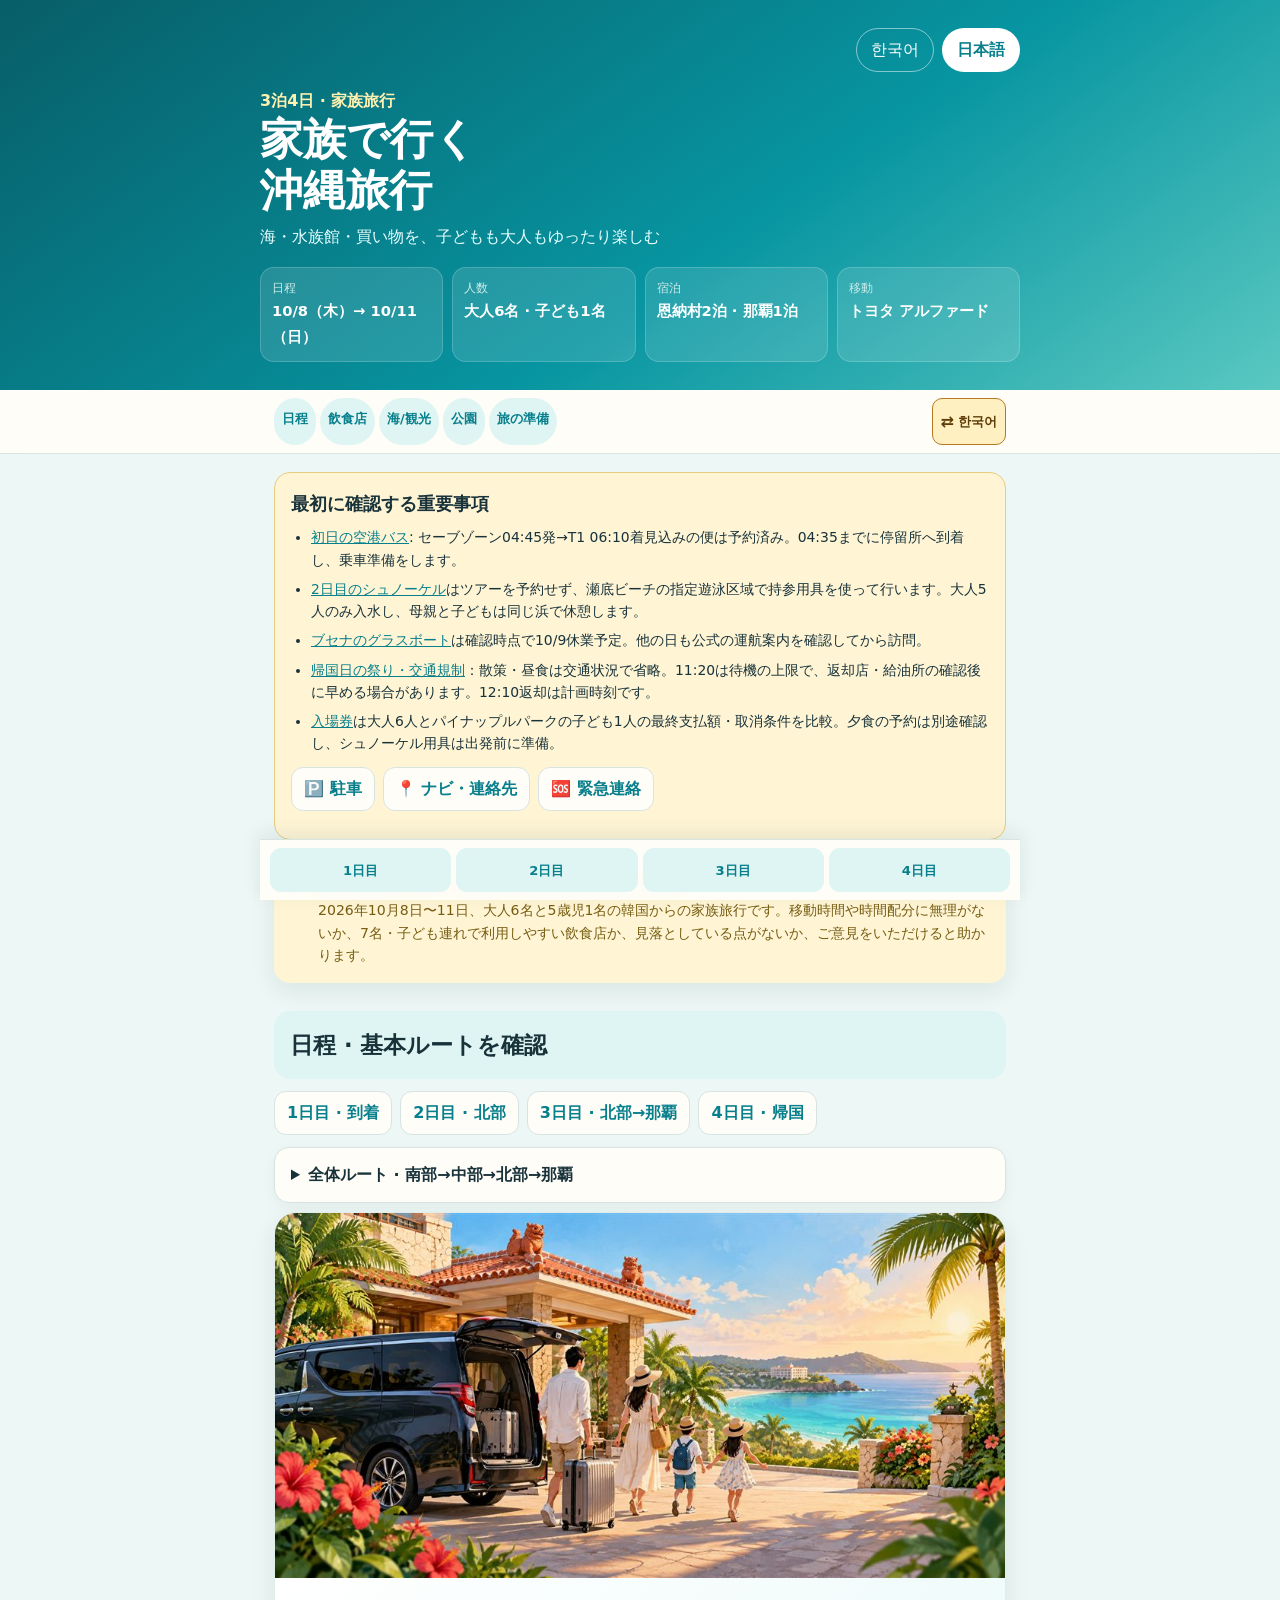
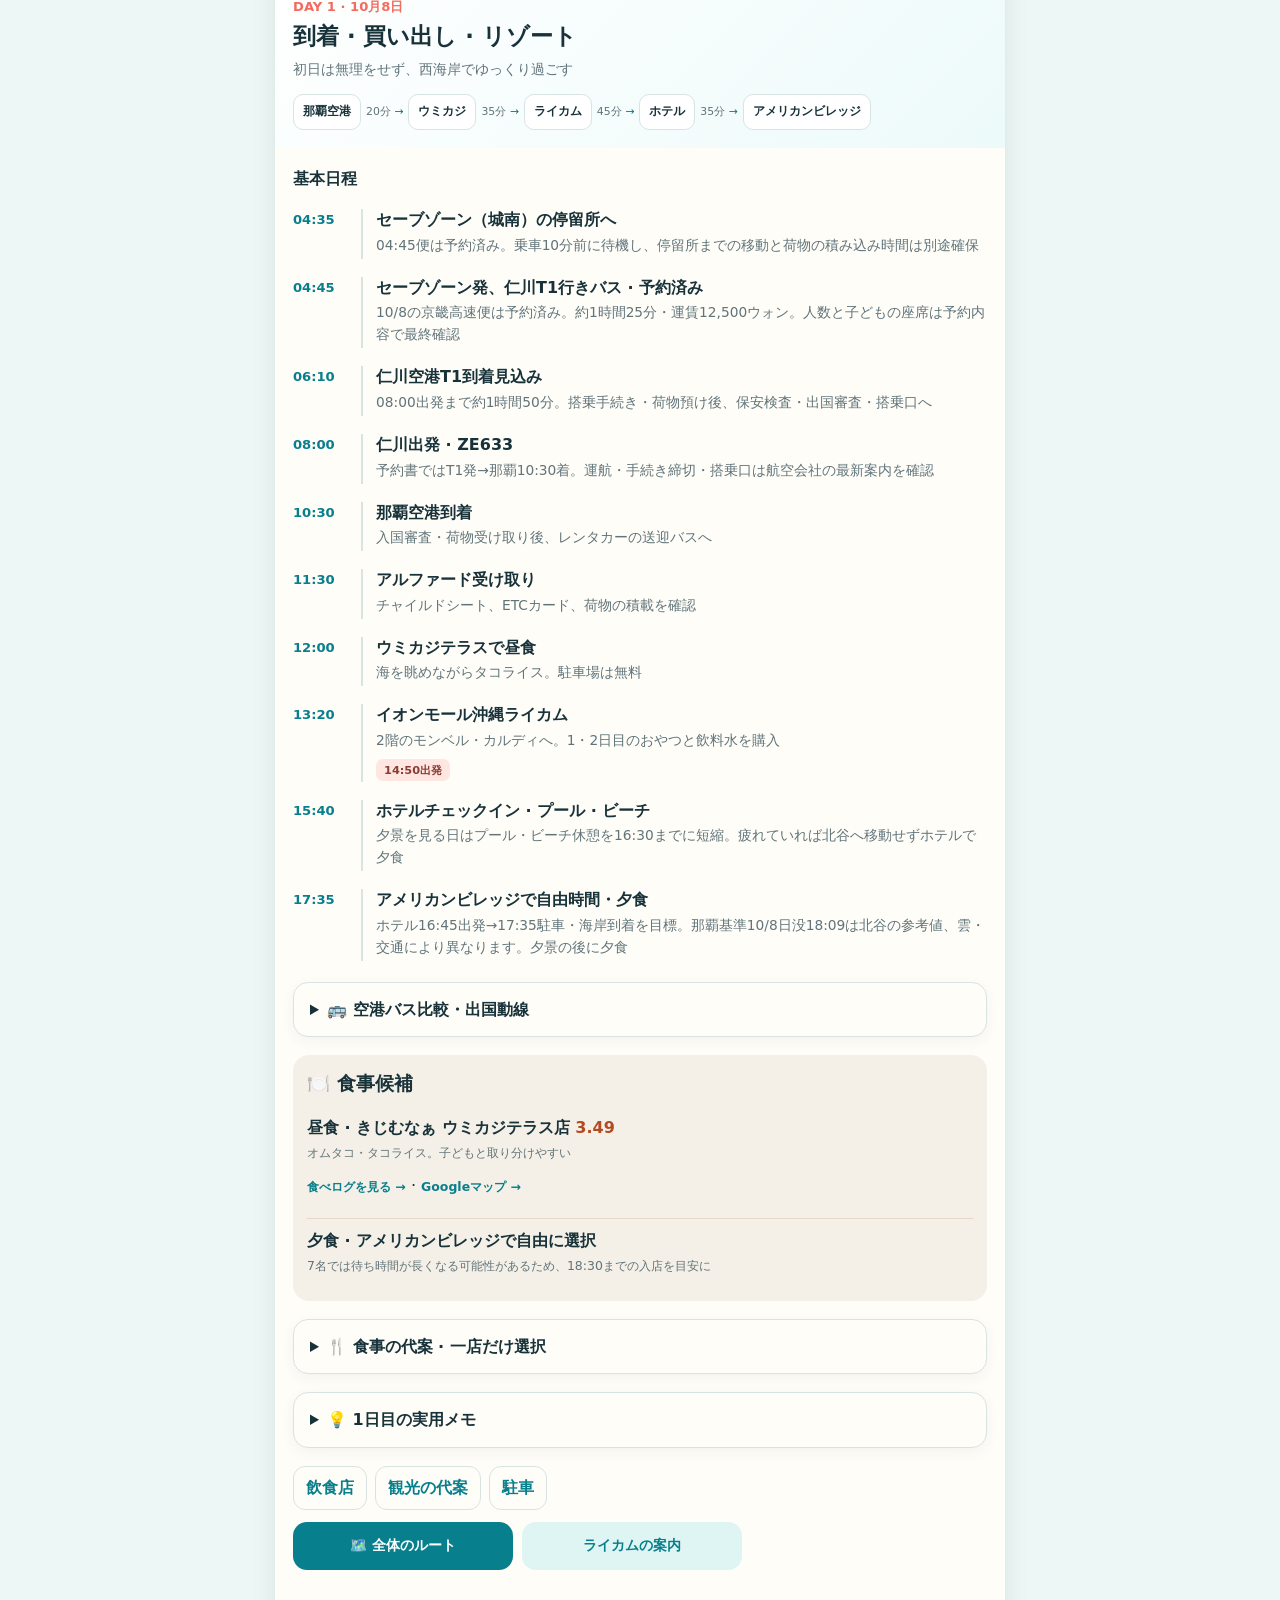
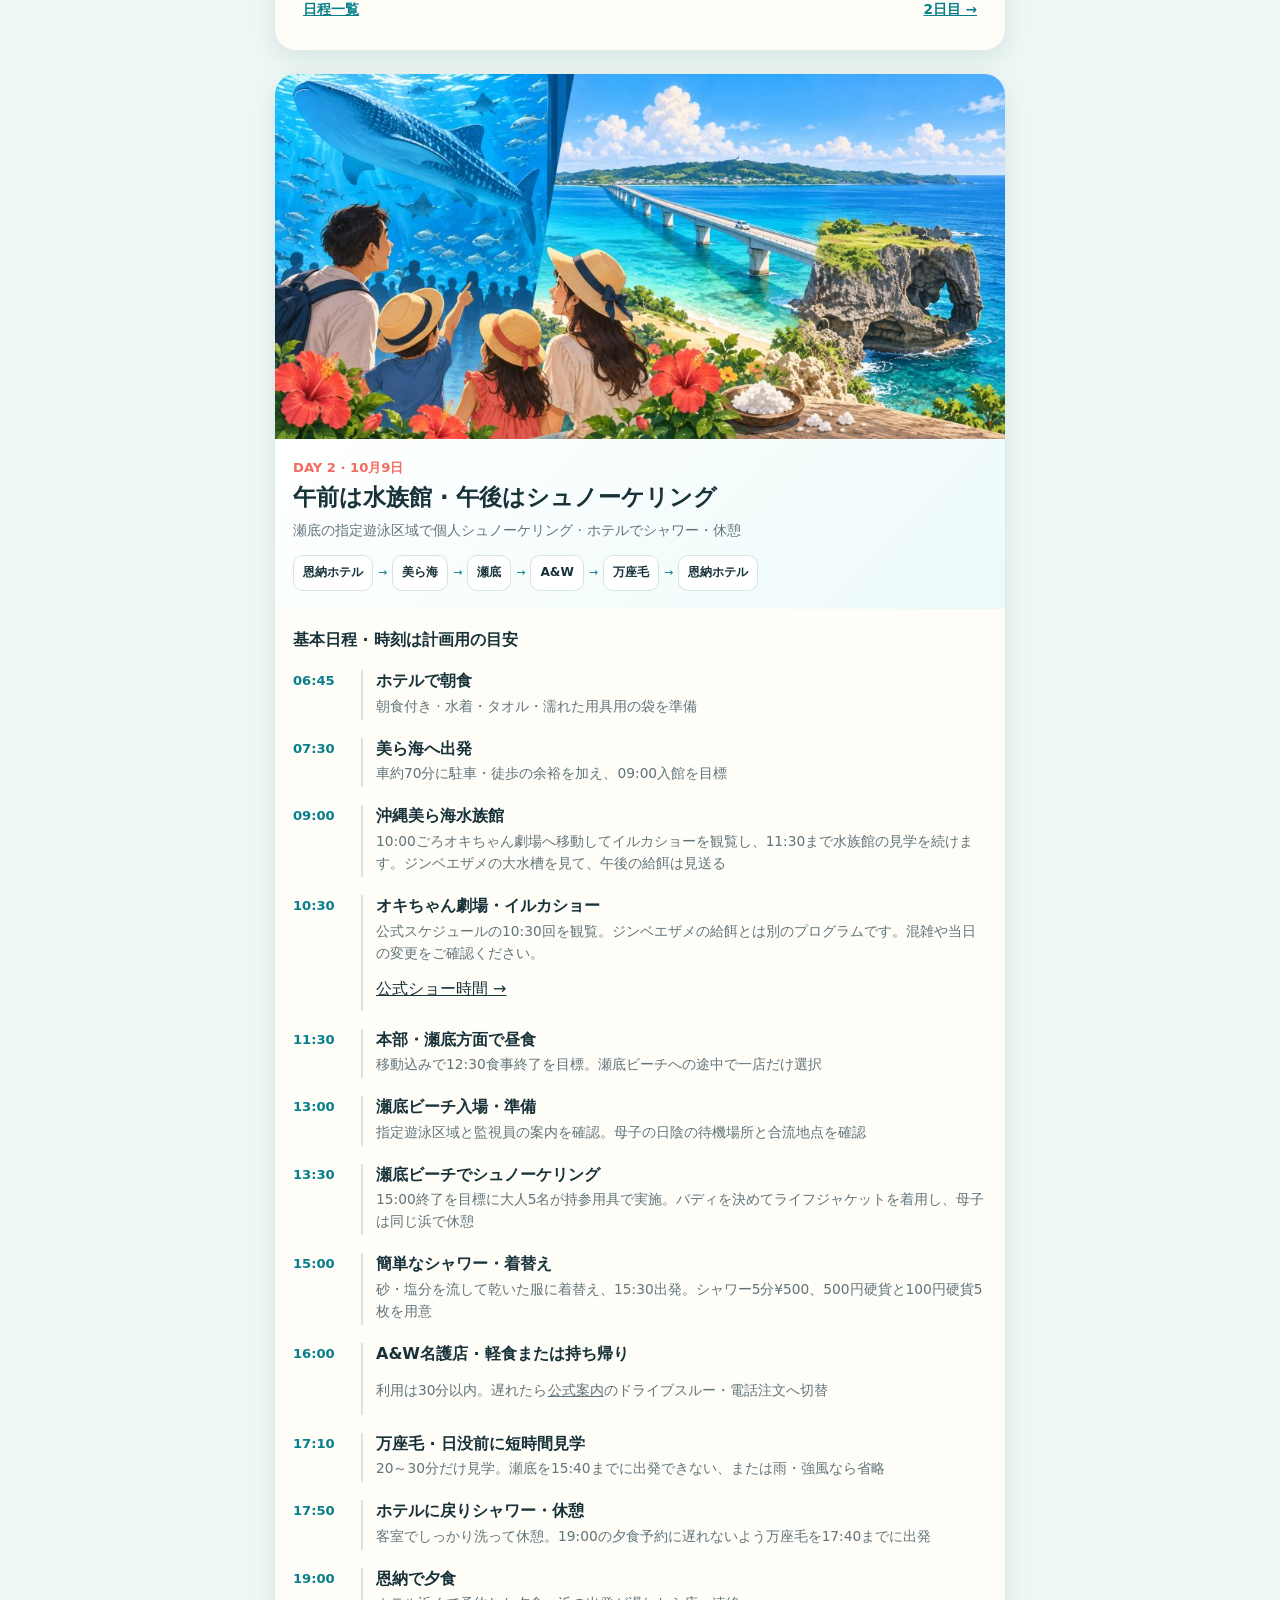
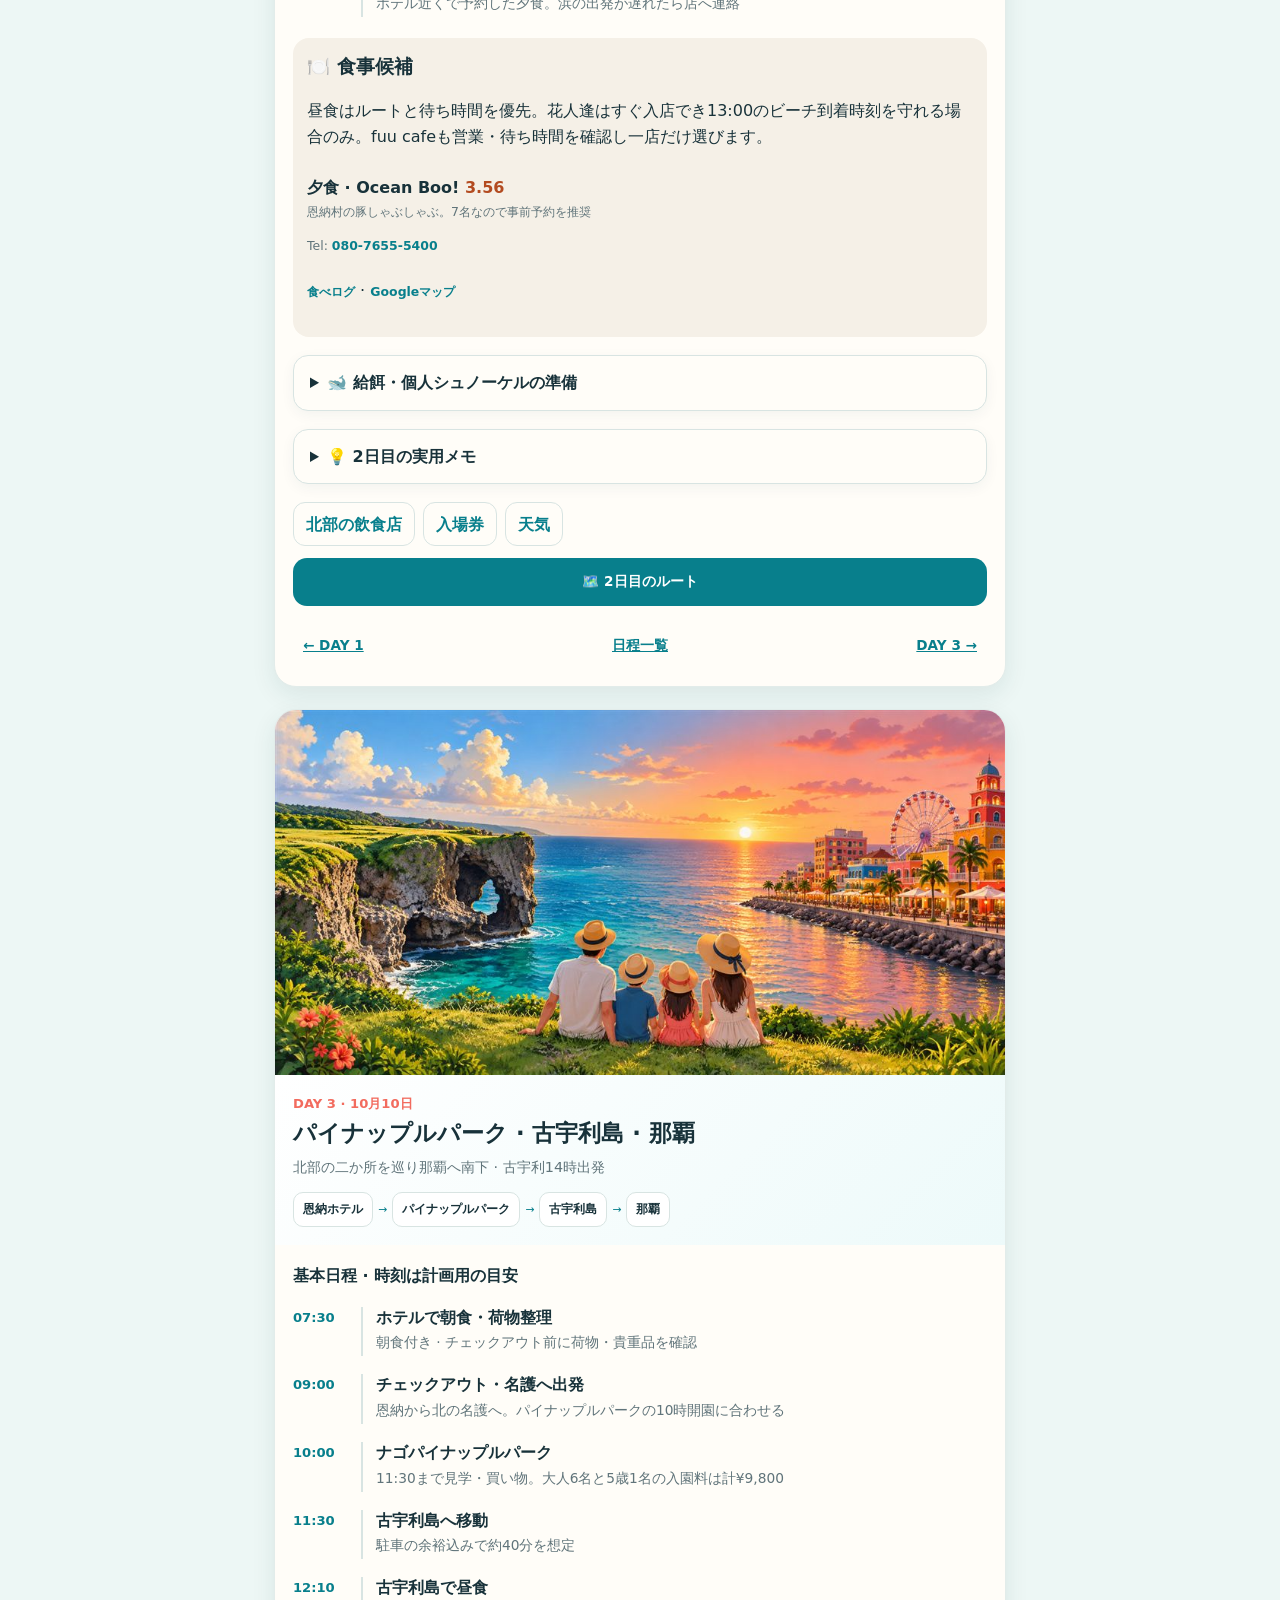
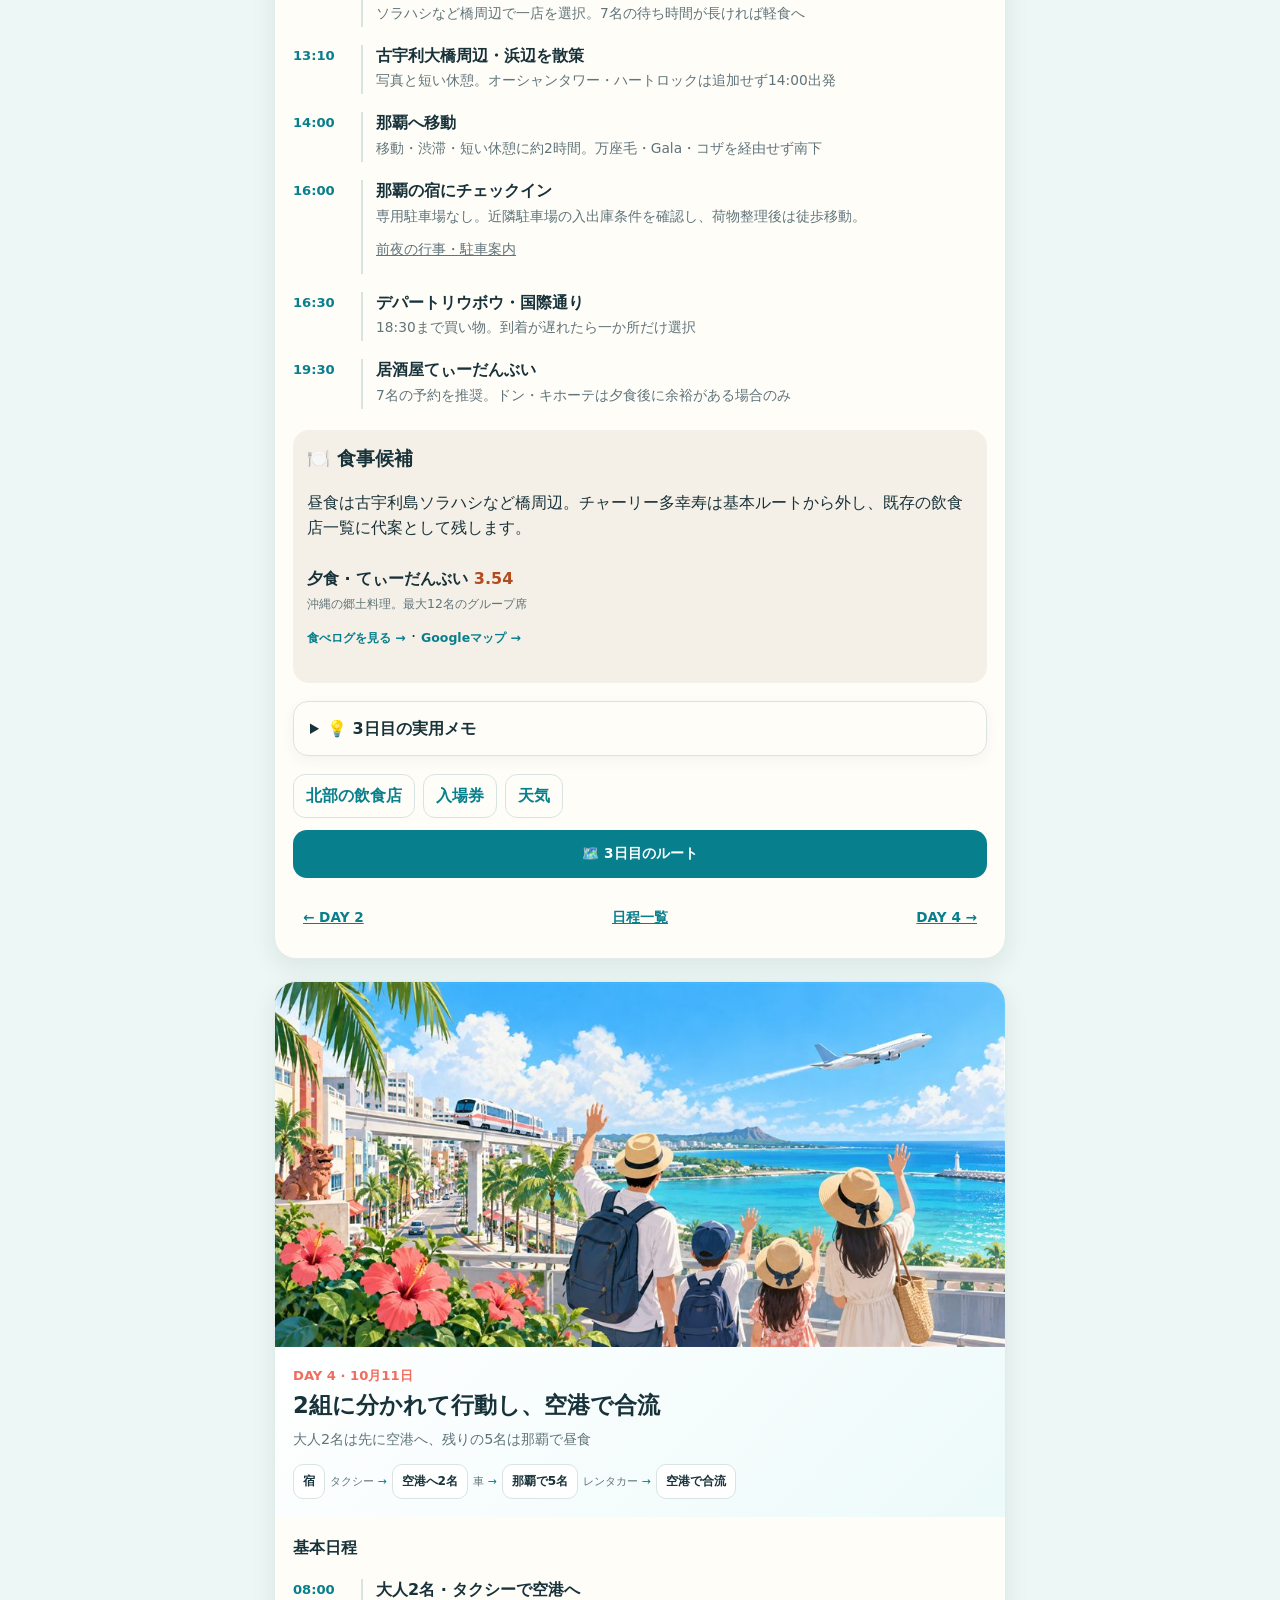
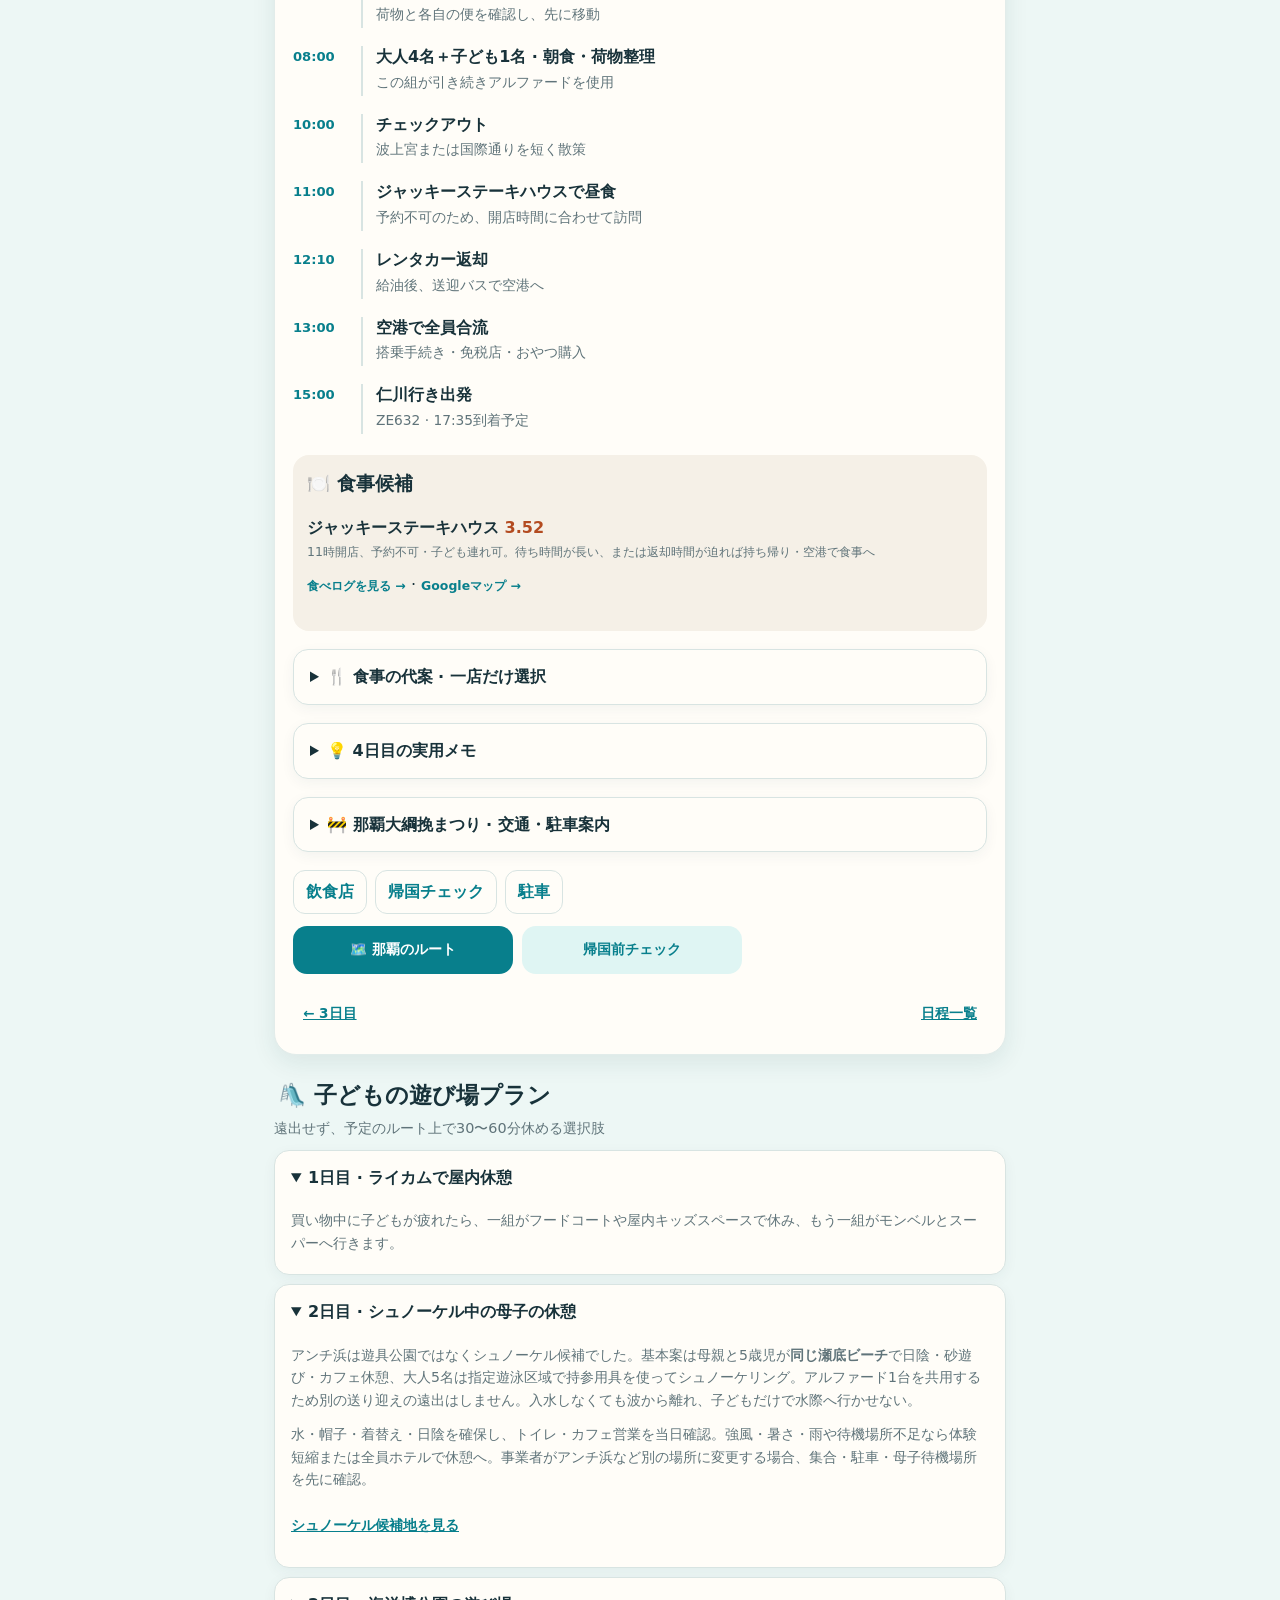
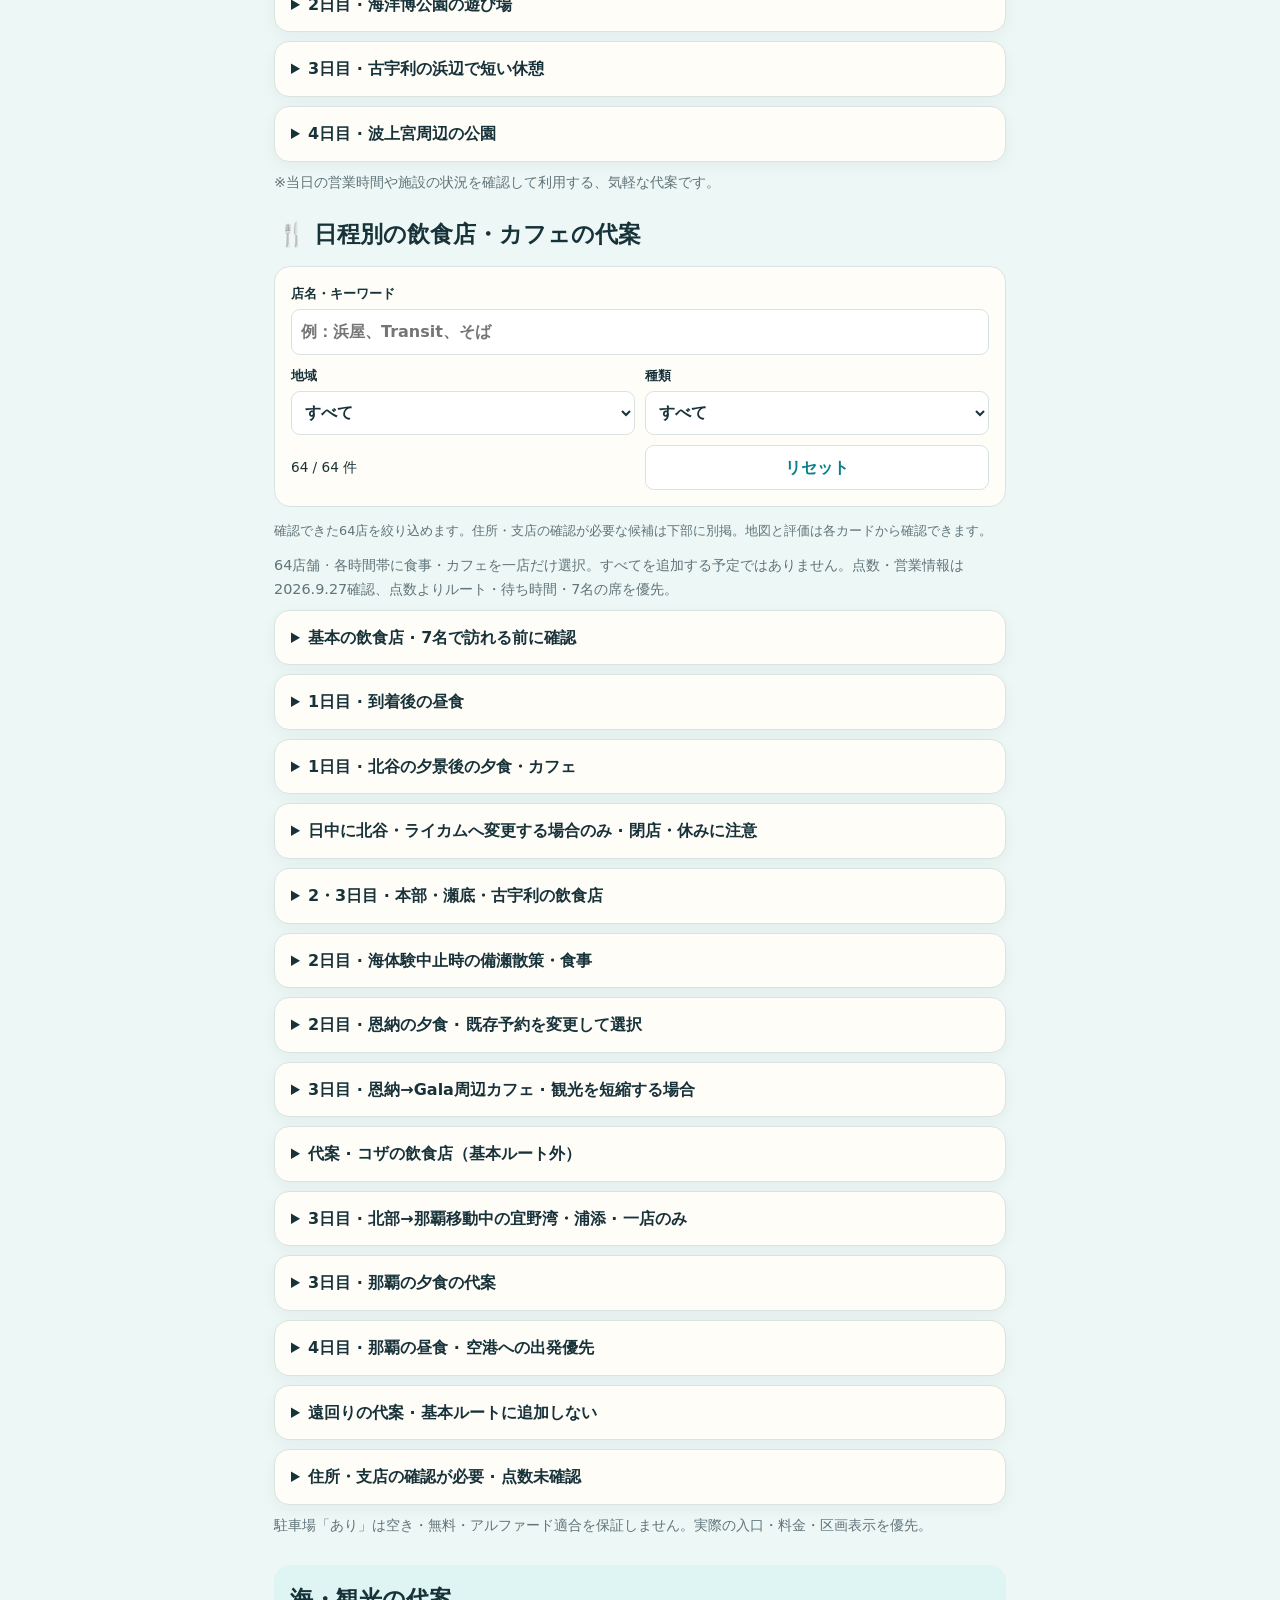
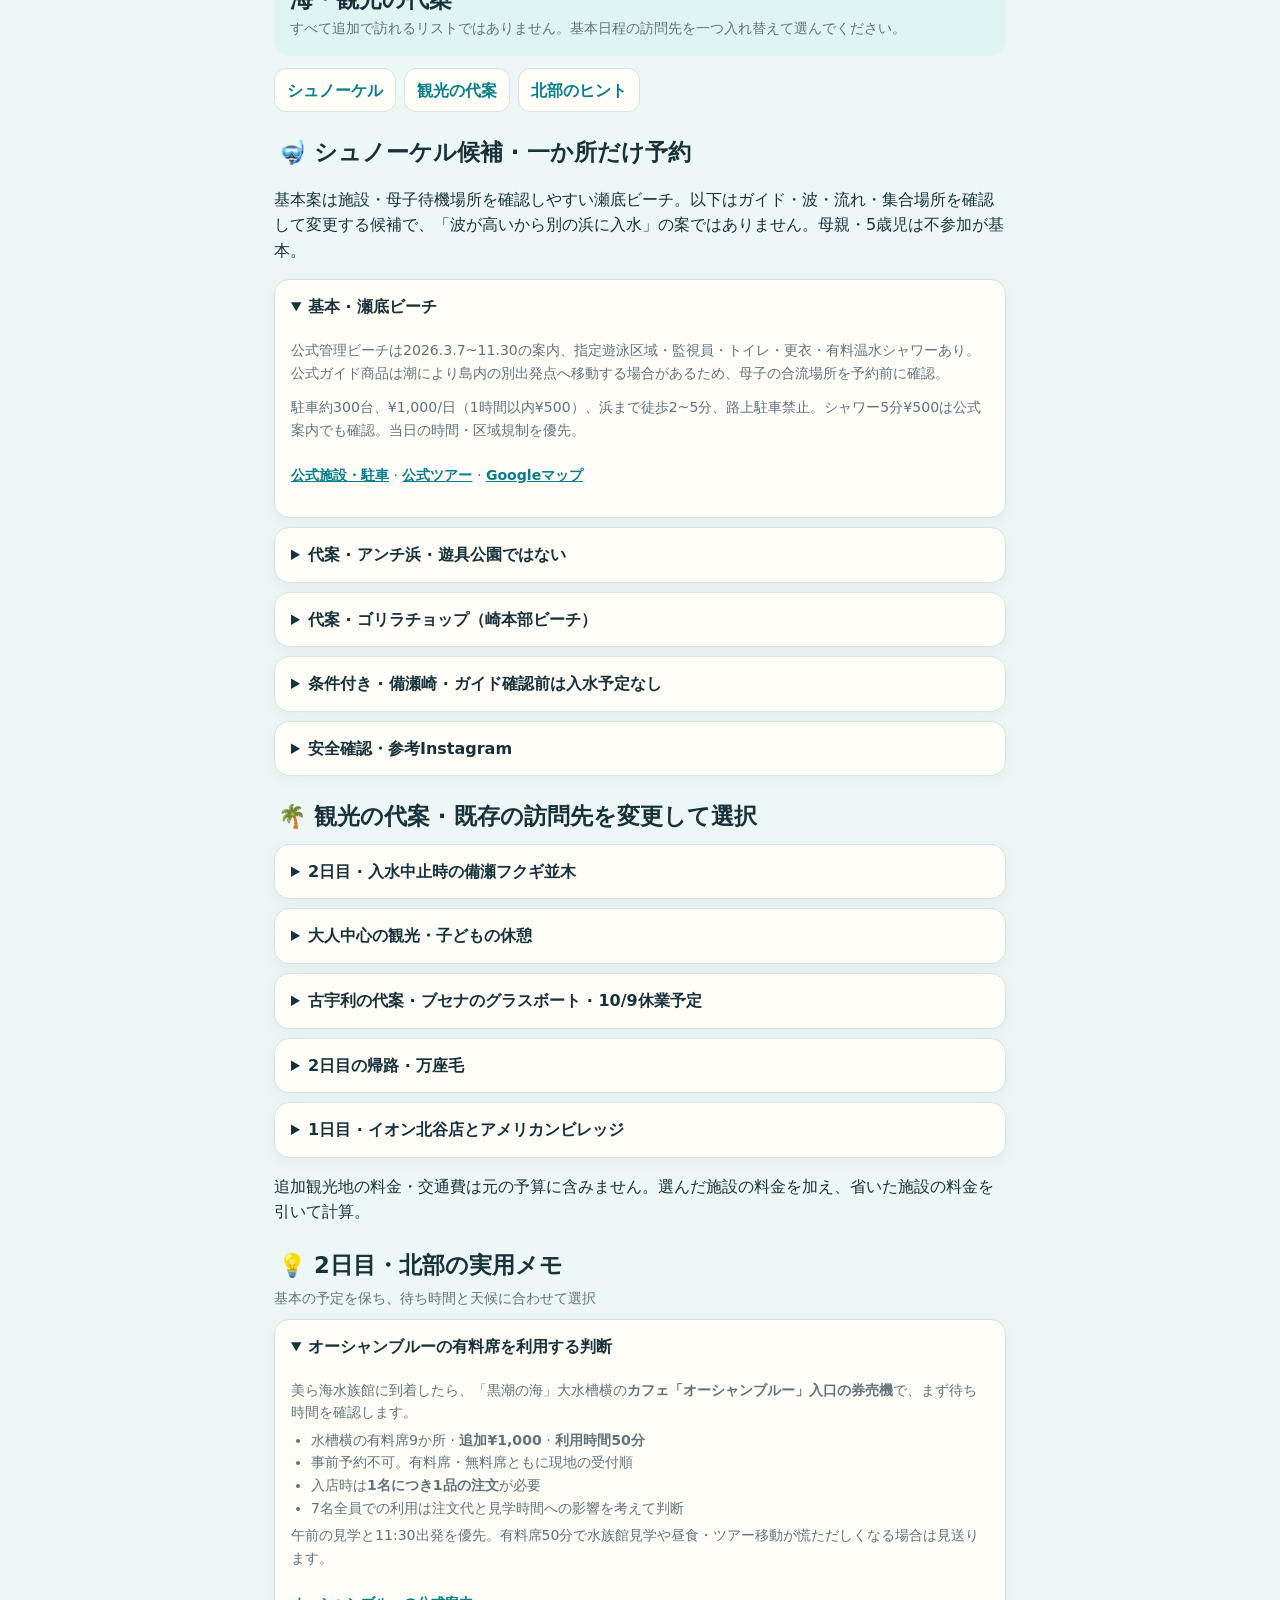
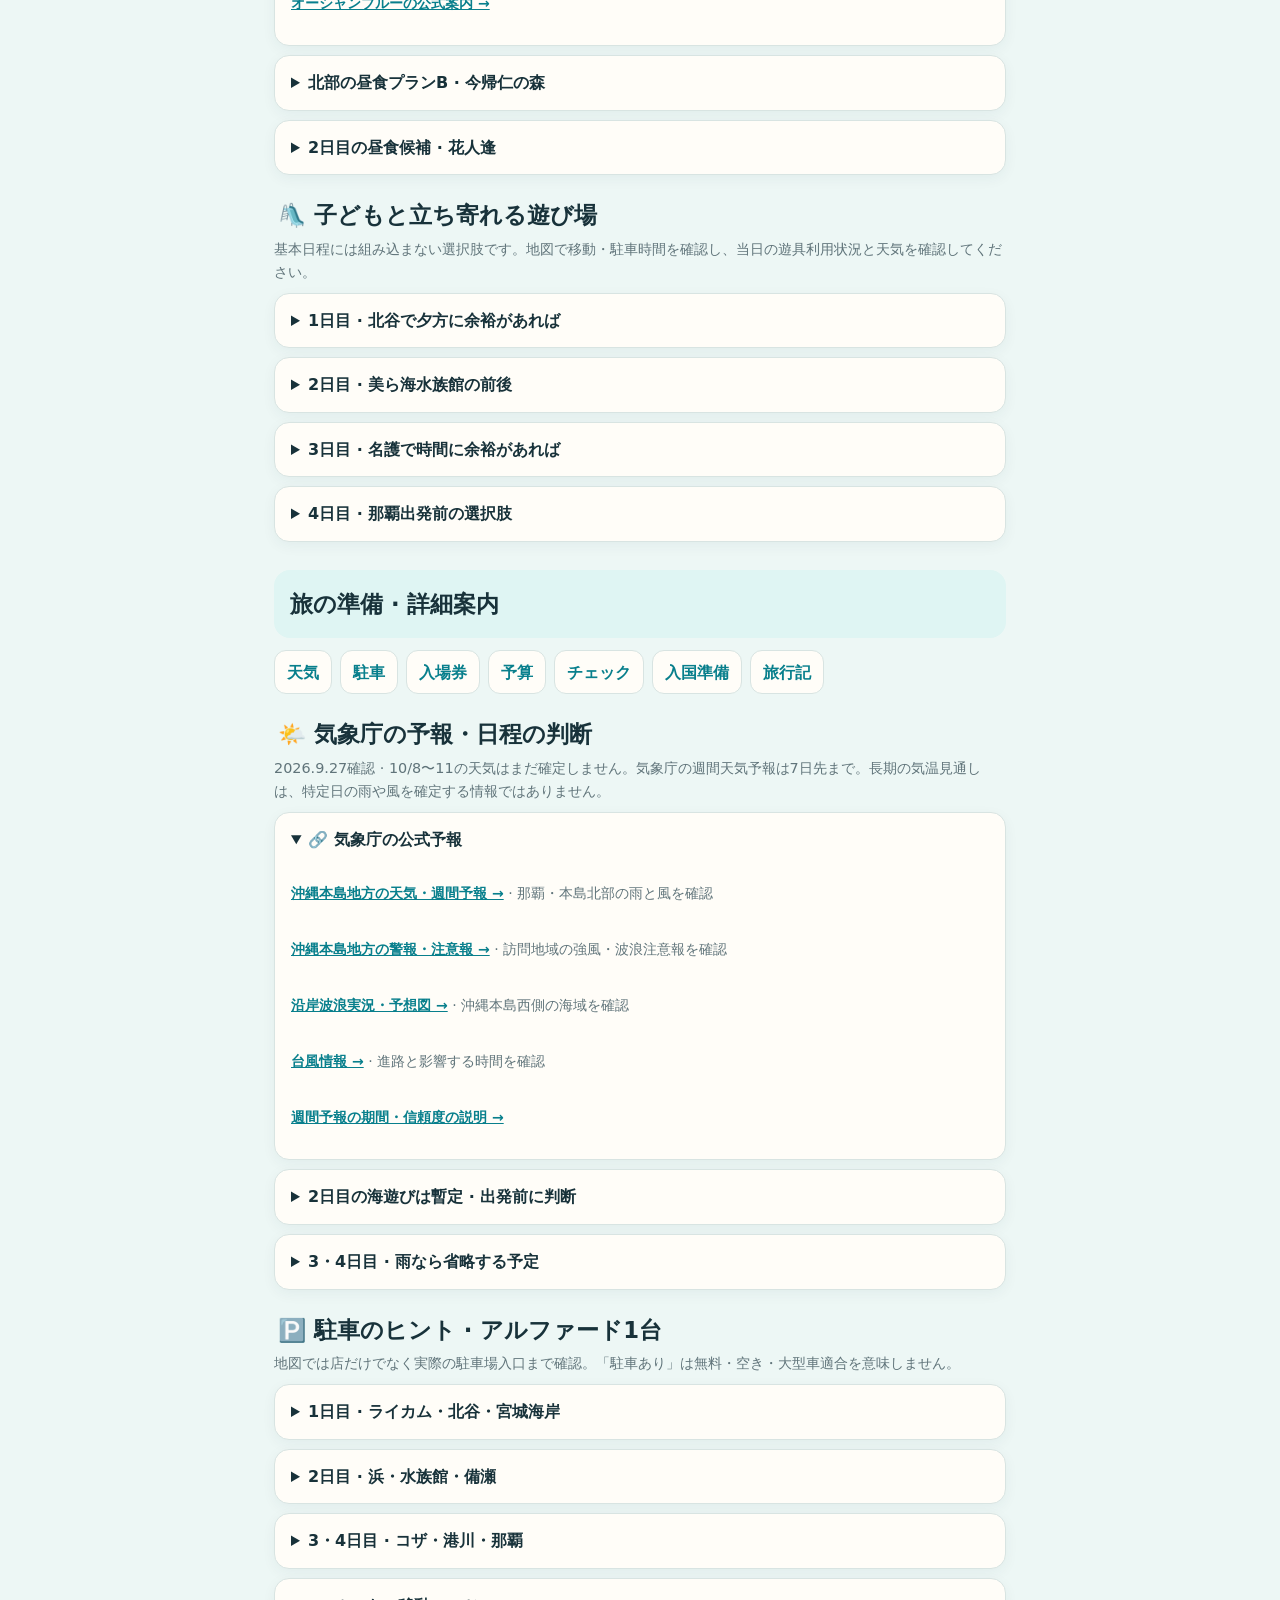
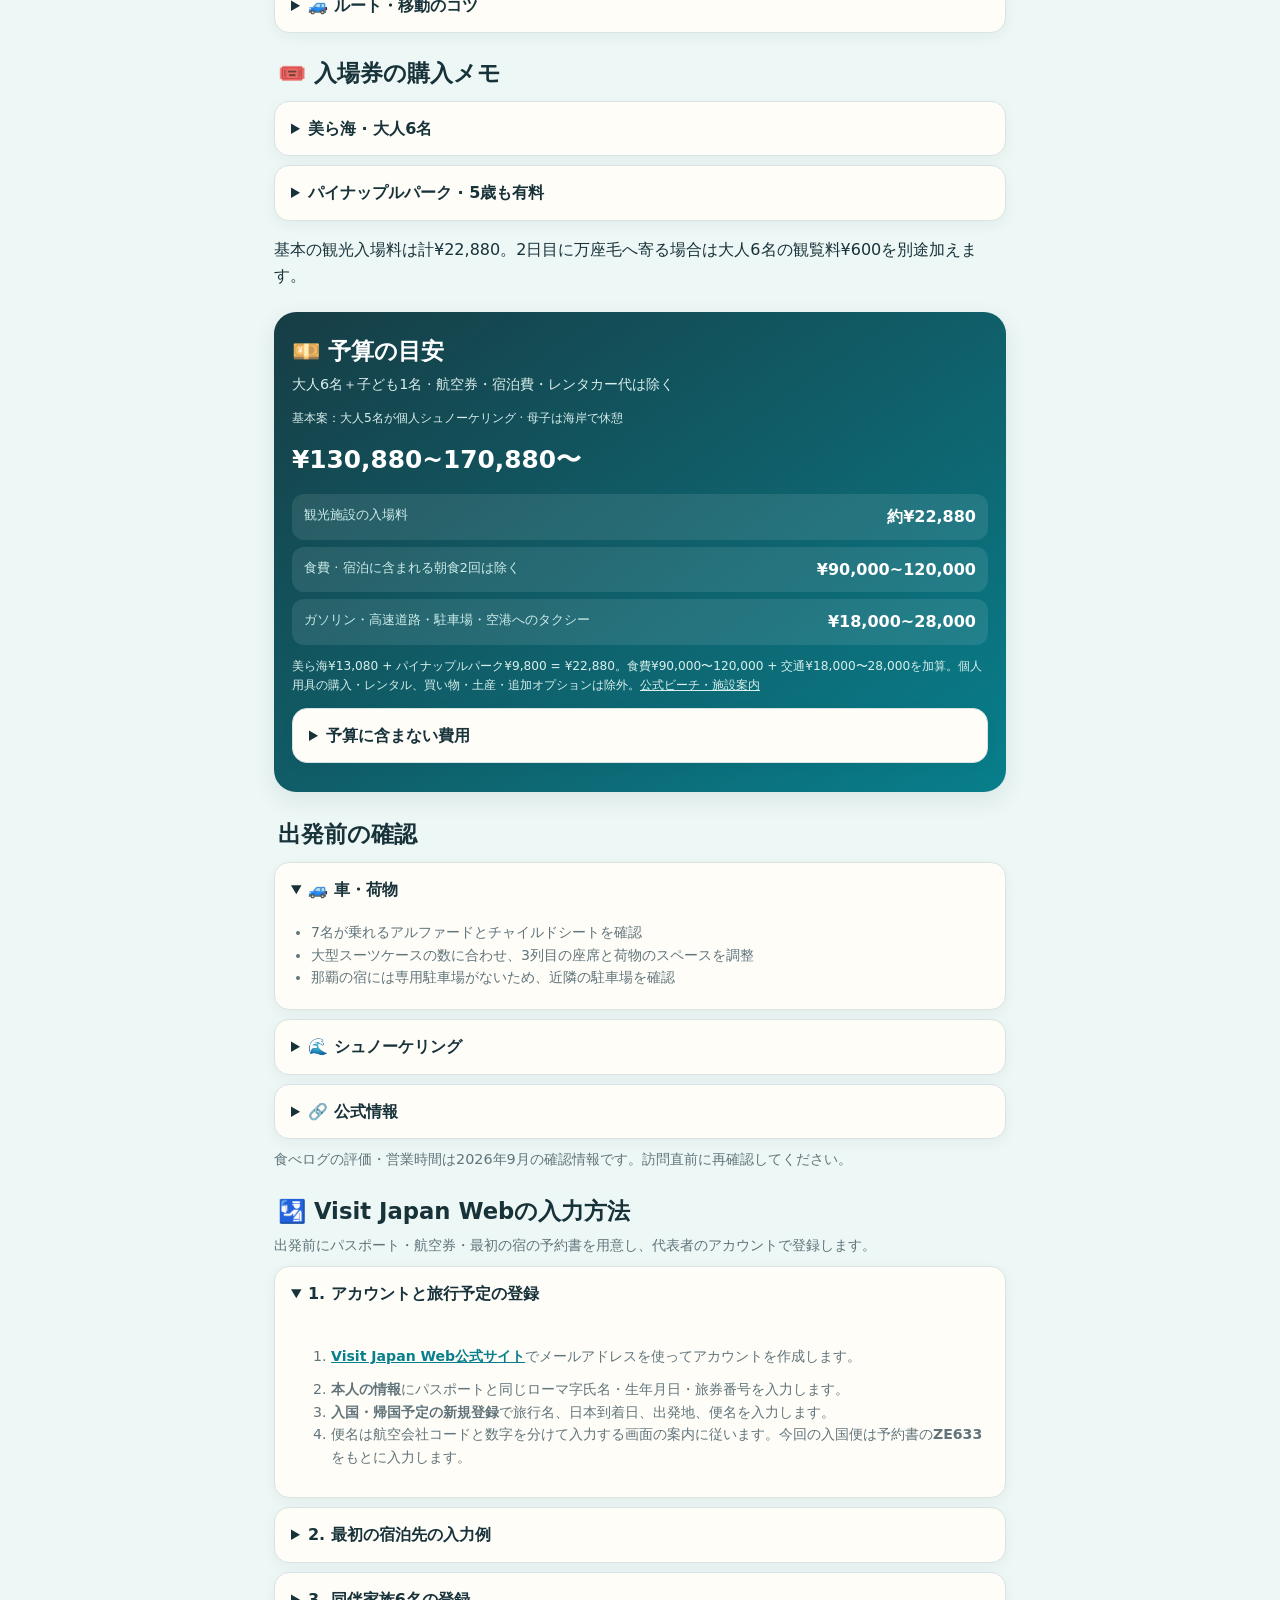
==== commit 4155c830: "Restore day three itinerary image" ====
--- a/ja.html
+++ b/ja.html
@@ -5,7 +5,7 @@
 <header class="hero"><div><nav class="language-switch" aria-label="表示言語"><a href="./index.html" lang="ko" hreflang="ko">한국어</a><a href="./ja.html" lang="ja" hreflang="ja" aria-current="page">日本語</a></nav><p class="eyebrow">3泊4日 · 家族旅行</p><h1>家族で行く<br>沖縄旅行</h1><p class="hero-copy">海・水族館・買い物を、子どもも大人もゆったり楽しむ</p><div class="facts"><div class="fact"><span>日程</span><strong>10/8（木）→ 10/11（日）</strong></div><div class="fact"><span>人数</span><strong>大人6名 · 子ども1名</strong></div><div class="fact"><span>宿泊</span><strong>恩納村2泊 · 那覇1泊</strong></div><div class="fact"><span>移動</span><strong>トヨタ アルファード</strong></div></div></div></header>
 <nav class="day-nav" aria-label="メインメニュー"><a href="#itinerary">日程</a><a href="#food-options">飲食店</a><a href="#sea-options">海/観光</a><a href="#playgrounds">公園</a><a href="#travel-prep">旅の準備</a><a class="nav-language" href="./index.html" lang="ko" hreflang="ko" aria-label="韓国語に切り替え">한국어</a></nav><main><section class="key-checks" id="key-checks"><h2>最初に確認する重要事項</h2><ul><li><a href="#day1">初日の空港バス</a>: セーブゾーン04:45発→T1 06:10着見込みの便は予約済み。04:35までに停留所へ到着し、乗車準備をします。</li><li><a href="#day2">2日目のシュノーケル</a>はツアーを予約せず、瀬底ビーチの指定遊泳区域で持参用具を使って行います。大人5人のみ入水し、母親と子どもは同じ浜で休憩します。</li><li><a href="#nearby-options">ブセナのグラスボート</a>は確認時点で10/9休業予定。他の日も公式の運航案内を確認してから訪問。</li><li><a href="#festival">帰国日の祭り・交通規制</a>：散策・昼食は交通状況で省略。11:20は待機の上限で、返却店・給油所の確認後に早める場合があります。12:10返却は計画時刻です。</li><li><a href="#ticket-tips">入場券</a>は大人6人とパイナップルパークの子ども1人の最終支払額・取消条件を比較。夕食の予約は別途確認し、シュノーケル用具は出発前に準備。</li></ul><nav class="jump-links" aria-label="現地ですぐ確認"><a href="#parking-tips">🅿️ 駐車</a><a href="#navigation-contacts">📍 ナビ・連絡先</a><a href="#emergency-contacts">🆘 緊急連絡</a></nav></section><aside class="notice"><span>💬</span><div><b>沖縄に詳しい方へ：旅程へのご意見をお願いします</b><p>2026年10月8日〜11日、大人6名と5歳児1名の韓国からの家族旅行です。移動時間や時間配分に無理がないか、7名・子ども連れで利用しやすい飲食店か、見落としている点がないか、ご意見をいただけると助かります。</p></div></aside><div class="section-intro" id="itinerary"><h2>日程 · 基本ルートを確認</h2></div><nav class="jump-links" aria-label="関連する詳細案内"><a href="#day1">1日目 · 到着</a><a href="#day2">2日目 · 北部</a><a href="#day3">3日目 · 北部→那覇</a><a href="#day4">4日目 · 帰国</a></nav><details><summary>全体ルート · 南部→中部→北部→那覇</summary><div class="detail"><p>空港・ウミカジ（南部）→ライカム・北谷（中部）→恩納と北部観光→那覇の流れです。恩納も地域区分では北部に入ります。</p><p>1日目はホテルから北谷を往復し、2日目は美ら海・瀬底から恩納へ戻ります。3日目は名護・古宇利へ再び北上します。</p><p>恩納2泊と海の後の客室シャワー・休憩を優先したルートです。3日目は古宇利から万座毛・Gala・コザに寄らず那覇へ向かいます。移動時間は交通・駐車で変わります。</p></div></details><section class="day" id="day1"><img class="day-image" src="assets/day-1.jpg" alt="沖縄のリゾートに到着する家族旅行のイラスト" width="960" height="480" loading="lazy"><div class="day-head"><p class="day-kicker">DAY 1 · 10月8日</p><h2>到着 · 買い出し · リゾート</h2><p class="day-summary">初日は無理をせず、西海岸でゆっくり過ごす</p><div class="route"><span class="place">那覇空港</span><span class="drive">20分</span><span class="place">ウミカジ</span><span class="drive">35分</span><span class="place">ライカム</span><span class="drive">45分</span><span class="place">ホテル</span><span class="drive">35分</span><span class="place">アメリカンビレッジ</span></div></div><h3 class="timeline-heading">基本日程</h3><ol class="timeline"><li class="slot"><time class="time">04:35</time><div class="event"><strong>セーブゾーン（城南）の停留所へ</strong><p>04:45便は予約済み。乗車10分前に待機し、停留所までの移動と荷物の積み込み時間は別途確保</p></div></li><li class="slot"><time class="time">04:45</time><div class="event"><strong>セーブゾーン発、仁川T1行きバス · 予約済み</strong><p>10/8の京畿高速便は予約済み。約1時間25分・運賃12,500ウォン。人数と子どもの座席は予約内容で最終確認</p></div></li><li class="slot"><time class="time">06:10</time><div class="event"><strong>仁川空港T1到着見込み</strong><p>08:00出発まで約1時間50分。搭乗手続き・荷物預け後、保安検査・出国審査・搭乗口へ</p></div></li><li class="slot"><time class="time">08:00</time><div class="event"><strong>仁川出発 · ZE633</strong><p>予約書ではT1発→那覇10:30着。運航・手続き締切・搭乗口は航空会社の最新案内を確認</p></div></li>
 <li class="slot"><time class="time">10:30</time><div class="event"><strong>那覇空港到着</strong><p>入国審査・荷物受け取り後、レンタカーの送迎バスへ</p></div></li><li class="slot"><time class="time">11:30</time><div class="event"><strong>アルファード受け取り</strong><p>チャイルドシート、ETCカード、荷物の積載を確認</p></div></li><li class="slot"><time class="time">12:00</time><div class="event"><strong>ウミカジテラスで昼食</strong><p>海を眺めながらタコライス。駐車場は無料</p></div></li><li class="slot"><time class="time">13:20</time><div class="event"><strong>イオンモール沖縄ライカム</strong><p>2階のモンベル・カルディへ。1・2日目のおやつと飲料水を購入</p><span class="tag">14:50出発</span></div></li><li class="slot"><time class="time">15:40</time><div class="event"><strong>ホテルチェックイン · プール · ビーチ</strong><p>夕景を見る日はプール・ビーチ休憩を16:30までに短縮。疲れていれば北谷へ移動せずホテルで夕食</p></div></li><li class="slot"><time class="time">17:35</time><div class="event"><strong>アメリカンビレッジで自由時間・夕食</strong><p>ホテル16:45出発→17:35駐車・海岸到着を目標。那覇基準10/8日没18:09は北谷の参考値、雲・交通により異なります。夕景の後に夕食</p></div></li></ol>
-<details><summary>🚌 空港バス比較・出国動線</summary><div class="detail"><p><b>予約済み：セーブゾーン04:45発 → T1 06:10着見込み</b>（運賃12,500ウォン）。停留所までの移動は別途必要です。</p><p>早い便はセーブゾーン04:25発 → 05:50着見込み、同じく12,500ウォン。フォレスティア西門05:10発 → 06:40着見込みは11,900ウォンです。</p><p>04:45便は予約済み。出発前に予約内容の人数・乗車場所を再確認し、航空会社の搭乗手続き締切も確認してください。国内バス代は円建ての旅行予算に含みません。</p></div></details><div class="food"><h3>🍽️ 食事候補</h3><div class="pick"><strong>昼食 · きじむなぁ ウミカジテラス店 <span class="score">3.49</span></strong><p>オムタコ・タコライス。子どもと取り分けやすい</p><a href="https://tabelog.com/okinawa/A4701/A470103/47016227/" target="_blank" rel="noopener">食べログを見る →</a> · <a href="https://www.google.com/maps/search/?api=1&amp;query=%E3%81%8D%E3%81%98%E3%82%80%E3%81%AA%E3%81%81%20%E3%82%A6%E3%83%9F%E3%82%AB%E3%82%B8%E3%83%86%E3%83%A9%E3%82%B9%E5%BA%97%20%E6%B2%96%E7%B8%84%E7%9C%8C%20%E8%B1%8A%E8%A6%8B%E5%9F%8E%E5%B8%82%E7%80%AC%E9%95%B7174-6%20%E3%82%A6%E3%83%9F%E3%82%AB%E3%82%B8%E3%83%86%E3%83%A9%E3%82%B9" target="_blank" rel="noopener">Googleマップ →</a></div><div class="pick"><strong>夕食 · アメリカンビレッジで自由に選択</strong><p>7名では待ち時間が長くなる可能性があるため、18:30までの入店を目安に</p></div></div><details><summary>🍴 食事の代案 · 一店だけ選択</summary><div class="detail"><p>夕景後の夕食はHAN’S・とんかつ太郎・KISEKI・MEXICOから一店、コーヒーはジバゴローステリーかサンフランシスコから一店だけ。Transitは宮城海岸へ場所を替える場合。浜屋・King Sideは日中営業のため夕景後には入れません。</p><p><a href="#food-d1evening">点数・Googleマップ・駐車の詳細 →</a></p></div></details><details><summary>💡 1日目の実用メモ</summary><div class="detail"><ul><li>ウミカジテラスでは島内の無料駐車場を利用し、各店の営業時間を入店前に確認します。</li><li>ライカムの駐車場は無料。<b>モンベルは2階</b>です。カルディも2階。スーパーの階は館内案内で確認し、手分けすると効率的です。</li><li>リザン到着時はロビーで家族と荷物を先に降ろしてから駐車し、駐車券は連泊中保管します。</li><li>アメリカンビレッジでは美浜公共駐車場（無料）を候補に、満車ならフィッシャリーナ公共駐車場（2時間無料・1日最大¥400の案内）を確認。区画表示を優先し、外部観光だけにモール駐車場を使わない。</li><li>夕景を見るならホテル16:45出発・海岸17:35到着を目標に駐車の余裕を確保。10/8日没18:09は那覇基準の参考で北谷・天候により異なります。 <a href="https://eco.mtk.nao.ac.jp/koyomi/dni/2026/s4810.html" target="_blank" rel="noopener">国立天文台の日没表</a></li><li><a href="https://map.kaldi.co.jp/kaldi/detailMap?%3Baccmd=0&amp;account=kaldi&amp;adr=47&amp;bid=379&amp;pgret=2" target="_blank" rel="noopener">カルディライカム店公式案内 · 2階</a></li></ul><p><a href="https://blog.naver.com/barond1231/224398605699" target="_blank" rel="noopener">韓国語の個人旅行記 · ウミカジ 2026.9.2 →</a> · <a href="https://blog.naver.com/alstjsdl0831/224384374365" target="_blank" rel="noopener">ライカム 2026.8.20 →</a> · <a href="https://blog.naver.com/joyandjenny/224422004364" target="_blank" rel="noopener">駐車場 2026.9.24 →</a></p></div></details><nav class="jump-links day-links" aria-label="関連する詳細案内"><a href="#food-d1evening">飲食店</a><a href="#nearby-options">観光の代案</a><a href="#parking-tips">駐車</a></nav><div class="actions"><a class="action" href="https://www.google.com/maps/dir/?api=1&origin=Naha+Airport&destination=Rizzan+Sea-Park+Hotel+Tancha+Bay&waypoints=Umikaji+Terrace%7CAEON+MALL+Okinawa+Rycom%7CRizzan+Sea-Park+Hotel+Tancha+Bay%7CAmerican+Village+Okinawa&travelmode=driving" target="_blank" rel="noopener">🗺️ 全体のルート</a><a class="action secondary" href="https://okinawarycom.aeonmall.jp/" target="_blank" rel="noopener">ライカムの案内</a></div><nav class="day-pager" aria-label="日付の移動"><a href="#itinerary">日程一覧</a><a href="#day2">2日目 →</a></nav></section><section class="day" id="day2"><img class="day-image" src="assets/day-2-v2.jpg" alt="沖縄の海と水族館の旅行イメージ" width="960" height="480" loading="lazy"><div class="day-head"><p class="day-kicker">DAY 2 · 10月9日</p><h2>午前は水族館 · 午後はシュノーケリング</h2><p class="day-summary">瀬底の指定遊泳区域で個人シュノーケリング · ホテルでシャワー・休憩</p><div class="route"><span class="place">恩納ホテル</span><span class="drive"></span><span class="place">美ら海</span><span class="drive"></span><span class="place">瀬底</span><span class="drive"></span><span class="place">A&amp;W</span><span class="drive"></span><span class="place">万座毛</span><span class="drive"></span><span class="place">恩納ホテル</span></div></div><h3 class="timeline-heading">基本日程 · 時刻は計画用の目安</h3><ol class="timeline"><li class="slot"><time class="time">06:45</time><div class="event"><strong>ホテルで朝食</strong><p>朝食付き · 水着・タオル・濡れた用具用の袋を準備</p></div></li><li class="slot"><time class="time">07:30</time><div class="event"><strong>美ら海へ出発</strong><p>車約70分に駐車・徒歩の余裕を加え、09:00入館を目標</p></div></li><li class="slot"><time class="time">09:00</time><div class="event"><strong>沖縄美ら海水族館</strong><p>10:00ごろオキちゃん劇場へ移動してイルカショーを観覧し、11:30まで水族館の見学を続けます。ジンベエザメの大水槽を見て、午後の給餌は見送る</p></div></li><li class="slot"><time class="time">10:30</time><div class="event"><strong>オキちゃん劇場・イルカショー</strong><p>公式スケジュールの10:30回を観覧。ジンベエザメの給餌とは別のプログラムです。混雑や当日の変更をご確認ください。</p><a href="https://oki-park.jp/kaiyohaku/inst/77/129" target="_blank" rel="noopener">公式ショー時間 →</a></div></li><li class="slot"><time class="time">11:30</time><div class="event"><strong>本部・瀬底方面で昼食</strong><p>移動込みで12:30食事終了を目標。瀬底ビーチへの途中で一店だけ選択</p></div></li><li class="slot"><time class="time">13:00</time><div class="event"><strong>瀬底ビーチ入場・準備</strong><p>指定遊泳区域と監視員の案内を確認。母子の日陰の待機場所と合流地点を確認</p></div></li><li class="slot"><time class="time">13:30</time><div class="event"><strong>瀬底ビーチでシュノーケリング</strong><p>15:00終了を目標に大人5名が持参用具で実施。バディを決めてライフジャケットを着用し、母子は同じ浜で休憩</p></div></li><li class="slot"><time class="time">15:00</time><div class="event"><strong>簡単なシャワー・着替え</strong><p>砂・塩分を流して乾いた服に着替え、15:30出発。シャワー5分¥500、500円硬貨と100円硬貨5枚を用意</p></div></li><li class="slot"><time class="time">16:00</time><div class="event"><strong>A&amp;W名護店 · 軽食または持ち帰り</strong><p>利用は30分以内。遅れたら<a href="https://www.awok.co.jp/shopsearch/nago/" target="_blank" rel="noopener">公式案内</a>のドライブスルー・電話注文へ切替</p></div></li><li class="slot"><time class="time">17:10</time><div class="event"><strong>万座毛 · 日没前に短時間見学</strong><p>20～30分だけ見学。瀬底を15:40までに出発できない、または雨・強風なら省略</p></div></li><li class="slot"><time class="time">17:50</time><div class="event"><strong>ホテルに戻りシャワー・休憩</strong><p>客室でしっかり洗って休憩。19:00の夕食予約に遅れないよう万座毛を17:40までに出発</p></div></li><li class="slot"><time class="time">19:00</time><div class="event"><strong>恩納で夕食</strong><p>ホテル近くで予約した夕食。浜の出発が遅れたら店へ連絡</p></div></li></ol><div class="food"><h3>🍽️ 食事候補</h3><p>昼食はルートと待ち時間を優先。花人逢はすぐ入店でき13:00のビーチ到着時刻を守れる場合のみ。fuu cafeも営業・待ち時間を確認し一店だけ選びます。</p><div class="pick"><strong>夕食 · Ocean Boo! <span class="score">3.56</span></strong><p>恩納村の豚しゃぶしゃぶ。7名なので事前予約を推奨</p><p>Tel: <a href="tel:+818076555400">080-7655-5400</a></p><a href="https://tabelog.com/okinawa/A4703/A470303/47026142/" target="_blank" rel="noopener">食べログ</a> · <a href="https://www.google.com/maps/search/?api=1&amp;query=%E3%81%82%E3%81%90%E3%83%BC%E8%B1%9A%E3%81%97%E3%82%83%E3%81%B6%E3%81%97%E3%82%83%E3%81%B6%E5%B0%82%E9%96%80%E5%BA%97%E3%82%AA%E3%83%BC%E3%82%B7%E3%83%A3%E3%83%B3Boo%EF%BC%81%20%E6%81%A9%E7%B4%8D%E6%9D%91%E5%BA%97%20%E6%B2%96%E7%B8%84%E7%9C%8C%20%E6%81%A9%E7%B4%8D%E6%9D%91%E5%89%8D%E5%85%BC%E4%B9%8580%202F" target="_blank" rel="noopener">Googleマップ</a></div></div><details><summary>🐋 給餌・個人シュノーケルの準備</summary><div class="detail"><p><b>午前：</b>ジンベエザメのいる大水槽を見学します。09:30の給餌はマンタです。</p><p><b>午後：</b>大水槽の給餌は15:00・17:00。瀬底の体験と重なるため、基本日程では見送り。</p><p><b>ビーチ到着後：</b>指定遊泳区域・監視員配置・入水可否を確認し、母子の待機場所と合流地点を決めます。給餌は当日変更されることがあります。</p><a href="https://churaumi.okinawa/program/aquarium/kuroshio/" target="_blank" rel="noopener">公式給餌時間</a> · <a href="https://www.sesokobeach.jp/activity/" target="_blank" rel="noopener">公式ツアー</a></div></details><details><summary>💡 2日目の実用メモ</summary><div class="detail"><p>美ら海P6·P7の駐車・徒歩に余裕を取り11:30出発。昼食待ちでビーチ到着が遅れないようテイクアウトも検討。高波や施設休業時は海体験を中止し、水族館の見学を延ばすかホテルで休みます。</p><p>公式案内・個人旅行記: <a href="https://blog.naver.com/anne230/224419029221" target="_blank" rel="noopener">세소코 / 瀬底</a> · <a href="https://blog.naver.com/choihj0228/224406523657" target="_blank" rel="noopener">츄라우미 / 美ら海</a> · <a href="https://blog.naver.com/hcolory/224393429461" target="_blank" rel="noopener">입장 / 入場</a> · <a href="https://blog.naver.com/jjjjj5698/224370403322" target="_blank" rel="noopener">세소코 참고 / 瀬底参考</a></p></div></details><nav class="jump-links day-links"><a href="#food-d2north">北部の飲食店</a><a href="#ticket-tips">入場券</a><a href="#weather">天気</a></nav><div class="actions"><a class="action" href="https://www.google.com/maps/dir/?api=1&amp;origin=%E3%83%AA%E3%82%B6%E3%83%B3%E3%82%B7%E3%83%BC%E3%83%91%E3%83%BC%E3%82%AF%E3%83%9B%E3%83%86%E3%83%AB%E8%B0%B7%E8%8C%B6%E3%83%99%E3%82%A4%20%E6%B2%96%E7%B8%84%E7%9C%8C%E5%9B%BD%E9%A0%AD%E9%83%A1%E6%81%A9%E7%B4%8D%E6%9D%91%E8%B0%B7%E8%8C%B61496&amp;destination=%E3%83%AA%E3%82%B6%E3%83%B3%E3%82%B7%E3%83%BC%E3%83%91%E3%83%BC%E3%82%AF%E3%83%9B%E3%83%86%E3%83%AB%E8%B0%B7%E8%8C%B6%E3%83%99%E3%82%A4%20%E6%B2%96%E7%B8%84%E7%9C%8C%E5%9B%BD%E9%A0%AD%E9%83%A1%E6%81%A9%E7%B4%8D%E6%9D%91%E8%B0%B7%E8%8C%B61496&amp;waypoints=%E6%B2%96%E7%B8%84%E7%BE%8E%E3%82%89%E6%B5%B7%E6%B0%B4%E6%97%8F%E9%A4%A8%20%E6%B2%96%E7%B8%84%E7%9C%8C%E5%9B%BD%E9%A0%AD%E9%83%A1%E6%9C%AC%E9%83%A8%E7%94%BA%E7%9F%B3%E5%B7%9D424%7C%E7%80%AC%E5%BA%95%E3%83%93%E3%83%BC%E3%83%81%20%E6%B2%96%E7%B8%84%E7%9C%8C%E5%9B%BD%E9%A0%AD%E9%83%A1%E6%9C%AC%E9%83%A8%E7%94%BA%E7%80%AC%E5%BA%955583-1%7CA%26W%E5%90%8D%E8%AD%B7%E5%BA%97%20%E6%B2%96%E7%B8%84%E7%9C%8C%E5%90%8D%E8%AD%B7%E5%B8%82%E6%9D%B1%E6%B1%9F5-16-12%7C%E4%B8%87%E5%BA%A7%E6%AF%9B%20%E6%B2%96%E7%B8%84%E7%9C%8C%E5%9B%BD%E9%A0%AD%E9%83%A1%E6%81%A9%E7%B4%8D%E6%9D%91%E6%81%A9%E7%B4%8D2767&amp;travelmode=driving" target="_blank" rel="noopener">🗺️ 2日目のルート</a></div><nav class="day-pager"><a href="#day1">← DAY 1</a><a href="#itinerary">日程一覧</a><a href="#day3">DAY 3 →</a></nav></section><section class="day" id="day3"><div class="day-head"><p class="day-kicker">DAY 3 · 10月10日</p><h2>パイナップルパーク · 古宇利島 · 那覇</h2><p class="day-summary">北部の二か所を巡り那覇へ南下 · 古宇利14時出発</p><div class="route"><span class="place">恩納ホテル</span><span class="drive"></span><span class="place">パイナップルパーク</span><span class="drive"></span><span class="place">古宇利島</span><span class="drive"></span><span class="place">那覇</span></div></div><h3 class="timeline-heading">基本日程 · 時刻は計画用の目安</h3><ol class="timeline"><li class="slot"><time class="time">07:30</time><div class="event"><strong>ホテルで朝食・荷物整理</strong><p>朝食付き · チェックアウト前に荷物・貴重品を確認</p></div></li><li class="slot"><time class="time">09:00</time><div class="event"><strong>チェックアウト・名護へ出発</strong><p>恩納から北の名護へ。パイナップルパークの10時開園に合わせる</p></div></li><li class="slot"><time class="time">10:00</time><div class="event"><strong>ナゴパイナップルパーク</strong><p>11:30まで見学・買い物。大人6名と5歳1名の入園料は計¥9,800</p></div></li><li class="slot"><time class="time">11:30</time><div class="event"><strong>古宇利島へ移動</strong><p>駐車の余裕込みで約40分を想定</p></div></li><li class="slot"><time class="time">12:10</time><div class="event"><strong>古宇利島で昼食</strong><p>ソラハシなど橋周辺で一店を選択。7名の待ち時間が長ければ軽食へ</p></div></li><li class="slot"><time class="time">13:10</time><div class="event"><strong>古宇利大橋周辺・浜辺を散策</strong><p>写真と短い休憩。オーシャンタワー・ハートロックは追加せず14:00出発</p></div></li><li class="slot"><time class="time">14:00</time><div class="event"><strong>那覇へ移動</strong><p>移動・渋滞・短い休憩に約2時間。万座毛・Gala・コザを経由せず南下</p></div></li><li class="slot"><time class="time">16:00</time><div class="event"><strong>那覇の宿にチェックイン</strong><p>専用駐車場なし。近隣駐車場の入出庫条件を確認し、荷物整理後は徒歩移動。<a href="#festival">前夜の行事・駐車案内</a></p></div></li><li class="slot"><time class="time">16:30</time><div class="event"><strong>デパートリウボウ・国際通り</strong><p>18:30まで買い物。到着が遅れたら一か所だけ選択</p></div></li><li class="slot"><time class="time">19:30</time><div class="event"><strong>居酒屋てぃーだんぶい</strong><p>7名の予約を推奨。ドン・キホーテは夕食後に余裕がある場合のみ</p></div></li></ol><div class="food"><h3>🍽️ 食事候補</h3><p>昼食は古宇利島ソラハシなど橋周辺。チャーリー多幸寿は基本ルートから外し、既存の飲食店一覧に代案として残します。</p><div class="pick"><strong>夕食 · てぃーだんぶい <span class="score">3.54</span></strong><p>沖縄の郷土料理。最大12名のグループ席</p><a href="https://tabelog.com/en/okinawa/A4701/A470101/47001102/" target="_blank" rel="noopener">食べログを見る →</a> · <a href="https://www.google.com/maps/search/?api=1&amp;query=%E5%B1%85%E9%85%92%E5%B1%8B%20%E3%81%A6%E3%81%83%E3%83%BC%E3%81%A0%E3%82%93%E3%81%B6%E3%81%84%20%E9%82%A3%E8%A6%87%E5%9B%BD%E9%9A%9B%E9%80%9A%E3%82%8A%E5%BA%97%20%E6%B2%96%E7%B8%84%E7%9C%8C%20%E9%82%A3%E8%A6%87%E5%B8%82%E7%89%A7%E5%BF%972-23-20%201F" target="_blank" rel="noopener">Googleマップ →</a></div></div><details><summary>💡 3日目の実用メモ</summary><div class="detail"><p>パイナップルパーク10:00〜18:00（最終入園17:30）、駐車無料。古宇利14:00出発を守り、雨・強風なら省略して那覇へ。ドンキ免税カウンターは4階との旅行記を参考に現地案内と旅券原本を確認。子どもは同じ浜で保護者と休み、別の遠出はしません。</p><p>公式案内・個人旅行記: <a href="https://www.nagopine.com/access.html" target="_blank" rel="noopener">公式営業・料金</a> · <a href="https://www.kourijima.info/access/" target="_blank" rel="noopener">古宇利アクセス</a> · <a href="https://blog.naver.com/ejsj1004/224382501115" target="_blank" rel="noopener">돈키호테 / ドンキ</a></p></div></details><nav class="jump-links day-links"><a href="#food-d2north">北部の飲食店</a><a href="#ticket-tips">入場券</a><a href="#weather">天気</a></nav><div class="actions"><a class="action" href="https://www.google.com/maps/dir/?api=1&amp;origin=%E3%83%AA%E3%82%B6%E3%83%B3%E3%82%B7%E3%83%BC%E3%83%91%E3%83%BC%E3%82%AF%E3%83%9B%E3%83%86%E3%83%AB%E8%B0%B7%E8%8C%B6%E3%83%99%E3%82%A4%20%E6%B2%96%E7%B8%84%E7%9C%8C%E5%9B%BD%E9%A0%AD%E9%83%A1%E6%81%A9%E7%B4%8D%E6%9D%91%E8%B0%B7%E8%8C%B61496&amp;destination=%E3%83%9B%E3%83%86%E3%83%AB%E3%83%88%E3%83%BC%E3%83%9E%E3%82%B9%E6%97%AD%E6%A9%8B%E9%A7%85%20%E6%B2%96%E7%B8%84%E7%9C%8C%E9%82%A3%E8%A6%87%E5%B8%82%E6%9D%B1%E7%94%BA8-6&amp;waypoints=%E3%83%8A%E3%82%B4%E3%83%91%E3%82%A4%E3%83%8A%E3%83%83%E3%83%97%E3%83%AB%E3%83%91%E3%83%BC%E3%82%AF%20%E6%B2%96%E7%B8%84%E7%9C%8C%E5%90%8D%E8%AD%B7%E5%B8%82%E7%82%BA%E5%8F%881195%7C%E5%8F%A4%E5%AE%87%E5%88%A9%E3%83%93%E3%83%BC%E3%83%81%20%E6%B2%96%E7%B8%84%E7%9C%8C%E5%9B%BD%E9%A0%AD%E9%83%A1%E4%BB%8A%E5%B8%B0%E4%BB%81%E6%9D%91%E5%8F%A4%E5%AE%87%E5%88%A9&amp;travelmode=driving" target="_blank" rel="noopener">🗺️ 3日目のルート</a></div><nav class="day-pager"><a href="#day2">← DAY 2</a><a href="#itinerary">日程一覧</a><a href="#day4">DAY 4 →</a></nav></section><section class="day" id="day4"><img class="day-image" src="assets/day-4.jpg" alt="那覇市内と帰国便を描いた旅行イラスト" width="960" height="480" loading="lazy"><div class="day-head"><p class="day-kicker">DAY 4 · 10月11日</p><h2>2組に分かれて行動し、空港で合流</h2><p class="day-summary">大人2名は先に空港へ、残りの5名は那覇で昼食</p><div class="route"><span class="place">宿</span><span class="drive">タクシー</span><span class="place">空港へ2名</span><span class="drive">車</span><span class="place">那覇で5名</span><span class="drive">レンタカー</span><span class="place">空港で合流</span></div></div><h3 class="timeline-heading">基本日程</h3><ol class="timeline">
+<details><summary>🚌 空港バス比較・出国動線</summary><div class="detail"><p><b>予約済み：セーブゾーン04:45発 → T1 06:10着見込み</b>（運賃12,500ウォン）。停留所までの移動は別途必要です。</p><p>早い便はセーブゾーン04:25発 → 05:50着見込み、同じく12,500ウォン。フォレスティア西門05:10発 → 06:40着見込みは11,900ウォンです。</p><p>04:45便は予約済み。出発前に予約内容の人数・乗車場所を再確認し、航空会社の搭乗手続き締切も確認してください。国内バス代は円建ての旅行予算に含みません。</p></div></details><div class="food"><h3>🍽️ 食事候補</h3><div class="pick"><strong>昼食 · きじむなぁ ウミカジテラス店 <span class="score">3.49</span></strong><p>オムタコ・タコライス。子どもと取り分けやすい</p><a href="https://tabelog.com/okinawa/A4701/A470103/47016227/" target="_blank" rel="noopener">食べログを見る →</a> · <a href="https://www.google.com/maps/search/?api=1&amp;query=%E3%81%8D%E3%81%98%E3%82%80%E3%81%AA%E3%81%81%20%E3%82%A6%E3%83%9F%E3%82%AB%E3%82%B8%E3%83%86%E3%83%A9%E3%82%B9%E5%BA%97%20%E6%B2%96%E7%B8%84%E7%9C%8C%20%E8%B1%8A%E8%A6%8B%E5%9F%8E%E5%B8%82%E7%80%AC%E9%95%B7174-6%20%E3%82%A6%E3%83%9F%E3%82%AB%E3%82%B8%E3%83%86%E3%83%A9%E3%82%B9" target="_blank" rel="noopener">Googleマップ →</a></div><div class="pick"><strong>夕食 · アメリカンビレッジで自由に選択</strong><p>7名では待ち時間が長くなる可能性があるため、18:30までの入店を目安に</p></div></div><details><summary>🍴 食事の代案 · 一店だけ選択</summary><div class="detail"><p>夕景後の夕食はHAN’S・とんかつ太郎・KISEKI・MEXICOから一店、コーヒーはジバゴローステリーかサンフランシスコから一店だけ。Transitは宮城海岸へ場所を替える場合。浜屋・King Sideは日中営業のため夕景後には入れません。</p><p><a href="#food-d1evening">点数・Googleマップ・駐車の詳細 →</a></p></div></details><details><summary>💡 1日目の実用メモ</summary><div class="detail"><ul><li>ウミカジテラスでは島内の無料駐車場を利用し、各店の営業時間を入店前に確認します。</li><li>ライカムの駐車場は無料。<b>モンベルは2階</b>です。カルディも2階。スーパーの階は館内案内で確認し、手分けすると効率的です。</li><li>リザン到着時はロビーで家族と荷物を先に降ろしてから駐車し、駐車券は連泊中保管します。</li><li>アメリカンビレッジでは美浜公共駐車場（無料）を候補に、満車ならフィッシャリーナ公共駐車場（2時間無料・1日最大¥400の案内）を確認。区画表示を優先し、外部観光だけにモール駐車場を使わない。</li><li>夕景を見るならホテル16:45出発・海岸17:35到着を目標に駐車の余裕を確保。10/8日没18:09は那覇基準の参考で北谷・天候により異なります。 <a href="https://eco.mtk.nao.ac.jp/koyomi/dni/2026/s4810.html" target="_blank" rel="noopener">国立天文台の日没表</a></li><li><a href="https://map.kaldi.co.jp/kaldi/detailMap?%3Baccmd=0&amp;account=kaldi&amp;adr=47&amp;bid=379&amp;pgret=2" target="_blank" rel="noopener">カルディライカム店公式案内 · 2階</a></li></ul><p><a href="https://blog.naver.com/barond1231/224398605699" target="_blank" rel="noopener">韓国語の個人旅行記 · ウミカジ 2026.9.2 →</a> · <a href="https://blog.naver.com/alstjsdl0831/224384374365" target="_blank" rel="noopener">ライカム 2026.8.20 →</a> · <a href="https://blog.naver.com/joyandjenny/224422004364" target="_blank" rel="noopener">駐車場 2026.9.24 →</a></p></div></details><nav class="jump-links day-links" aria-label="関連する詳細案内"><a href="#food-d1evening">飲食店</a><a href="#nearby-options">観光の代案</a><a href="#parking-tips">駐車</a></nav><div class="actions"><a class="action" href="https://www.google.com/maps/dir/?api=1&origin=Naha+Airport&destination=Rizzan+Sea-Park+Hotel+Tancha+Bay&waypoints=Umikaji+Terrace%7CAEON+MALL+Okinawa+Rycom%7CRizzan+Sea-Park+Hotel+Tancha+Bay%7CAmerican+Village+Okinawa&travelmode=driving" target="_blank" rel="noopener">🗺️ 全体のルート</a><a class="action secondary" href="https://okinawarycom.aeonmall.jp/" target="_blank" rel="noopener">ライカムの案内</a></div><nav class="day-pager" aria-label="日付の移動"><a href="#itinerary">日程一覧</a><a href="#day2">2日目 →</a></nav></section><section class="day" id="day2"><img class="day-image" src="assets/day-2-v2.jpg" alt="沖縄の海と水族館の旅行イメージ" width="960" height="480" loading="lazy"><div class="day-head"><p class="day-kicker">DAY 2 · 10月9日</p><h2>午前は水族館 · 午後はシュノーケリング</h2><p class="day-summary">瀬底の指定遊泳区域で個人シュノーケリング · ホテルでシャワー・休憩</p><div class="route"><span class="place">恩納ホテル</span><span class="drive"></span><span class="place">美ら海</span><span class="drive"></span><span class="place">瀬底</span><span class="drive"></span><span class="place">A&amp;W</span><span class="drive"></span><span class="place">万座毛</span><span class="drive"></span><span class="place">恩納ホテル</span></div></div><h3 class="timeline-heading">基本日程 · 時刻は計画用の目安</h3><ol class="timeline"><li class="slot"><time class="time">06:45</time><div class="event"><strong>ホテルで朝食</strong><p>朝食付き · 水着・タオル・濡れた用具用の袋を準備</p></div></li><li class="slot"><time class="time">07:30</time><div class="event"><strong>美ら海へ出発</strong><p>車約70分に駐車・徒歩の余裕を加え、09:00入館を目標</p></div></li><li class="slot"><time class="time">09:00</time><div class="event"><strong>沖縄美ら海水族館</strong><p>10:00ごろオキちゃん劇場へ移動してイルカショーを観覧し、11:30まで水族館の見学を続けます。ジンベエザメの大水槽を見て、午後の給餌は見送る</p></div></li><li class="slot"><time class="time">10:30</time><div class="event"><strong>オキちゃん劇場・イルカショー</strong><p>公式スケジュールの10:30回を観覧。ジンベエザメの給餌とは別のプログラムです。混雑や当日の変更をご確認ください。</p><a href="https://oki-park.jp/kaiyohaku/inst/77/129" target="_blank" rel="noopener">公式ショー時間 →</a></div></li><li class="slot"><time class="time">11:30</time><div class="event"><strong>本部・瀬底方面で昼食</strong><p>移動込みで12:30食事終了を目標。瀬底ビーチへの途中で一店だけ選択</p></div></li><li class="slot"><time class="time">13:00</time><div class="event"><strong>瀬底ビーチ入場・準備</strong><p>指定遊泳区域と監視員の案内を確認。母子の日陰の待機場所と合流地点を確認</p></div></li><li class="slot"><time class="time">13:30</time><div class="event"><strong>瀬底ビーチでシュノーケリング</strong><p>15:00終了を目標に大人5名が持参用具で実施。バディを決めてライフジャケットを着用し、母子は同じ浜で休憩</p></div></li><li class="slot"><time class="time">15:00</time><div class="event"><strong>簡単なシャワー・着替え</strong><p>砂・塩分を流して乾いた服に着替え、15:30出発。シャワー5分¥500、500円硬貨と100円硬貨5枚を用意</p></div></li><li class="slot"><time class="time">16:00</time><div class="event"><strong>A&amp;W名護店 · 軽食または持ち帰り</strong><p>利用は30分以内。遅れたら<a href="https://www.awok.co.jp/shopsearch/nago/" target="_blank" rel="noopener">公式案内</a>のドライブスルー・電話注文へ切替</p></div></li><li class="slot"><time class="time">17:10</time><div class="event"><strong>万座毛 · 日没前に短時間見学</strong><p>20～30分だけ見学。瀬底を15:40までに出発できない、または雨・強風なら省略</p></div></li><li class="slot"><time class="time">17:50</time><div class="event"><strong>ホテルに戻りシャワー・休憩</strong><p>客室でしっかり洗って休憩。19:00の夕食予約に遅れないよう万座毛を17:40までに出発</p></div></li><li class="slot"><time class="time">19:00</time><div class="event"><strong>恩納で夕食</strong><p>ホテル近くで予約した夕食。浜の出発が遅れたら店へ連絡</p></div></li></ol><div class="food"><h3>🍽️ 食事候補</h3><p>昼食はルートと待ち時間を優先。花人逢はすぐ入店でき13:00のビーチ到着時刻を守れる場合のみ。fuu cafeも営業・待ち時間を確認し一店だけ選びます。</p><div class="pick"><strong>夕食 · Ocean Boo! <span class="score">3.56</span></strong><p>恩納村の豚しゃぶしゃぶ。7名なので事前予約を推奨</p><p>Tel: <a href="tel:+818076555400">080-7655-5400</a></p><a href="https://tabelog.com/okinawa/A4703/A470303/47026142/" target="_blank" rel="noopener">食べログ</a> · <a href="https://www.google.com/maps/search/?api=1&amp;query=%E3%81%82%E3%81%90%E3%83%BC%E8%B1%9A%E3%81%97%E3%82%83%E3%81%B6%E3%81%97%E3%82%83%E3%81%B6%E5%B0%82%E9%96%80%E5%BA%97%E3%82%AA%E3%83%BC%E3%82%B7%E3%83%A3%E3%83%B3Boo%EF%BC%81%20%E6%81%A9%E7%B4%8D%E6%9D%91%E5%BA%97%20%E6%B2%96%E7%B8%84%E7%9C%8C%20%E6%81%A9%E7%B4%8D%E6%9D%91%E5%89%8D%E5%85%BC%E4%B9%8580%202F" target="_blank" rel="noopener">Googleマップ</a></div></div><details><summary>🐋 給餌・個人シュノーケルの準備</summary><div class="detail"><p><b>午前：</b>ジンベエザメのいる大水槽を見学します。09:30の給餌はマンタです。</p><p><b>午後：</b>大水槽の給餌は15:00・17:00。瀬底の体験と重なるため、基本日程では見送り。</p><p><b>ビーチ到着後：</b>指定遊泳区域・監視員配置・入水可否を確認し、母子の待機場所と合流地点を決めます。給餌は当日変更されることがあります。</p><a href="https://churaumi.okinawa/program/aquarium/kuroshio/" target="_blank" rel="noopener">公式給餌時間</a> · <a href="https://www.sesokobeach.jp/activity/" target="_blank" rel="noopener">公式ツアー</a></div></details><details><summary>💡 2日目の実用メモ</summary><div class="detail"><p>美ら海P6·P7の駐車・徒歩に余裕を取り11:30出発。昼食待ちでビーチ到着が遅れないようテイクアウトも検討。高波や施設休業時は海体験を中止し、水族館の見学を延ばすかホテルで休みます。</p><p>公式案内・個人旅行記: <a href="https://blog.naver.com/anne230/224419029221" target="_blank" rel="noopener">세소코 / 瀬底</a> · <a href="https://blog.naver.com/choihj0228/224406523657" target="_blank" rel="noopener">츄라우미 / 美ら海</a> · <a href="https://blog.naver.com/hcolory/224393429461" target="_blank" rel="noopener">입장 / 入場</a> · <a href="https://blog.naver.com/jjjjj5698/224370403322" target="_blank" rel="noopener">세소코 참고 / 瀬底参考</a></p></div></details><nav class="jump-links day-links"><a href="#food-d2north">北部の飲食店</a><a href="#ticket-tips">入場券</a><a href="#weather">天気</a></nav><div class="actions"><a class="action" href="https://www.google.com/maps/dir/?api=1&amp;origin=%E3%83%AA%E3%82%B6%E3%83%B3%E3%82%B7%E3%83%BC%E3%83%91%E3%83%BC%E3%82%AF%E3%83%9B%E3%83%86%E3%83%AB%E8%B0%B7%E8%8C%B6%E3%83%99%E3%82%A4%20%E6%B2%96%E7%B8%84%E7%9C%8C%E5%9B%BD%E9%A0%AD%E9%83%A1%E6%81%A9%E7%B4%8D%E6%9D%91%E8%B0%B7%E8%8C%B61496&amp;destination=%E3%83%AA%E3%82%B6%E3%83%B3%E3%82%B7%E3%83%BC%E3%83%91%E3%83%BC%E3%82%AF%E3%83%9B%E3%83%86%E3%83%AB%E8%B0%B7%E8%8C%B6%E3%83%99%E3%82%A4%20%E6%B2%96%E7%B8%84%E7%9C%8C%E5%9B%BD%E9%A0%AD%E9%83%A1%E6%81%A9%E7%B4%8D%E6%9D%91%E8%B0%B7%E8%8C%B61496&amp;waypoints=%E6%B2%96%E7%B8%84%E7%BE%8E%E3%82%89%E6%B5%B7%E6%B0%B4%E6%97%8F%E9%A4%A8%20%E6%B2%96%E7%B8%84%E7%9C%8C%E5%9B%BD%E9%A0%AD%E9%83%A1%E6%9C%AC%E9%83%A8%E7%94%BA%E7%9F%B3%E5%B7%9D424%7C%E7%80%AC%E5%BA%95%E3%83%93%E3%83%BC%E3%83%81%20%E6%B2%96%E7%B8%84%E7%9C%8C%E5%9B%BD%E9%A0%AD%E9%83%A1%E6%9C%AC%E9%83%A8%E7%94%BA%E7%80%AC%E5%BA%955583-1%7CA%26W%E5%90%8D%E8%AD%B7%E5%BA%97%20%E6%B2%96%E7%B8%84%E7%9C%8C%E5%90%8D%E8%AD%B7%E5%B8%82%E6%9D%B1%E6%B1%9F5-16-12%7C%E4%B8%87%E5%BA%A7%E6%AF%9B%20%E6%B2%96%E7%B8%84%E7%9C%8C%E5%9B%BD%E9%A0%AD%E9%83%A1%E6%81%A9%E7%B4%8D%E6%9D%91%E6%81%A9%E7%B4%8D2767&amp;travelmode=driving" target="_blank" rel="noopener">🗺️ 2日目のルート</a></div><nav class="day-pager"><a href="#day1">← DAY 1</a><a href="#itinerary">日程一覧</a><a href="#day3">DAY 3 →</a></nav></section><section class="day" id="day3"><img class="day-image" src="assets/day-3.jpg" alt="沖縄北部の海岸から那覇へ移動する家族旅行のイメージ" width="960" height="480" loading="lazy"><div class="day-head"><p class="day-kicker">DAY 3 · 10月10日</p><h2>パイナップルパーク · 古宇利島 · 那覇</h2><p class="day-summary">北部の二か所を巡り那覇へ南下 · 古宇利14時出発</p><div class="route"><span class="place">恩納ホテル</span><span class="drive"></span><span class="place">パイナップルパーク</span><span class="drive"></span><span class="place">古宇利島</span><span class="drive"></span><span class="place">那覇</span></div></div><h3 class="timeline-heading">基本日程 · 時刻は計画用の目安</h3><ol class="timeline"><li class="slot"><time class="time">07:30</time><div class="event"><strong>ホテルで朝食・荷物整理</strong><p>朝食付き · チェックアウト前に荷物・貴重品を確認</p></div></li><li class="slot"><time class="time">09:00</time><div class="event"><strong>チェックアウト・名護へ出発</strong><p>恩納から北の名護へ。パイナップルパークの10時開園に合わせる</p></div></li><li class="slot"><time class="time">10:00</time><div class="event"><strong>ナゴパイナップルパーク</strong><p>11:30まで見学・買い物。大人6名と5歳1名の入園料は計¥9,800</p></div></li><li class="slot"><time class="time">11:30</time><div class="event"><strong>古宇利島へ移動</strong><p>駐車の余裕込みで約40分を想定</p></div></li><li class="slot"><time class="time">12:10</time><div class="event"><strong>古宇利島で昼食</strong><p>ソラハシなど橋周辺で一店を選択。7名の待ち時間が長ければ軽食へ</p></div></li><li class="slot"><time class="time">13:10</time><div class="event"><strong>古宇利大橋周辺・浜辺を散策</strong><p>写真と短い休憩。オーシャンタワー・ハートロックは追加せず14:00出発</p></div></li><li class="slot"><time class="time">14:00</time><div class="event"><strong>那覇へ移動</strong><p>移動・渋滞・短い休憩に約2時間。万座毛・Gala・コザを経由せず南下</p></div></li><li class="slot"><time class="time">16:00</time><div class="event"><strong>那覇の宿にチェックイン</strong><p>専用駐車場なし。近隣駐車場の入出庫条件を確認し、荷物整理後は徒歩移動。<a href="#festival">前夜の行事・駐車案内</a></p></div></li><li class="slot"><time class="time">16:30</time><div class="event"><strong>デパートリウボウ・国際通り</strong><p>18:30まで買い物。到着が遅れたら一か所だけ選択</p></div></li><li class="slot"><time class="time">19:30</time><div class="event"><strong>居酒屋てぃーだんぶい</strong><p>7名の予約を推奨。ドン・キホーテは夕食後に余裕がある場合のみ</p></div></li></ol><div class="food"><h3>🍽️ 食事候補</h3><p>昼食は古宇利島ソラハシなど橋周辺。チャーリー多幸寿は基本ルートから外し、既存の飲食店一覧に代案として残します。</p><div class="pick"><strong>夕食 · てぃーだんぶい <span class="score">3.54</span></strong><p>沖縄の郷土料理。最大12名のグループ席</p><a href="https://tabelog.com/en/okinawa/A4701/A470101/47001102/" target="_blank" rel="noopener">食べログを見る →</a> · <a href="https://www.google.com/maps/search/?api=1&amp;query=%E5%B1%85%E9%85%92%E5%B1%8B%20%E3%81%A6%E3%81%83%E3%83%BC%E3%81%A0%E3%82%93%E3%81%B6%E3%81%84%20%E9%82%A3%E8%A6%87%E5%9B%BD%E9%9A%9B%E9%80%9A%E3%82%8A%E5%BA%97%20%E6%B2%96%E7%B8%84%E7%9C%8C%20%E9%82%A3%E8%A6%87%E5%B8%82%E7%89%A7%E5%BF%972-23-20%201F" target="_blank" rel="noopener">Googleマップ →</a></div></div><details><summary>💡 3日目の実用メモ</summary><div class="detail"><p>パイナップルパーク10:00〜18:00（最終入園17:30）、駐車無料。古宇利14:00出発を守り、雨・強風なら省略して那覇へ。ドンキ免税カウンターは4階との旅行記を参考に現地案内と旅券原本を確認。子どもは同じ浜で保護者と休み、別の遠出はしません。</p><p>公式案内・個人旅行記: <a href="https://www.nagopine.com/access.html" target="_blank" rel="noopener">公式営業・料金</a> · <a href="https://www.kourijima.info/access/" target="_blank" rel="noopener">古宇利アクセス</a> · <a href="https://blog.naver.com/ejsj1004/224382501115" target="_blank" rel="noopener">돈키호테 / ドンキ</a></p></div></details><nav class="jump-links day-links"><a href="#food-d2north">北部の飲食店</a><a href="#ticket-tips">入場券</a><a href="#weather">天気</a></nav><div class="actions"><a class="action" href="https://www.google.com/maps/dir/?api=1&amp;origin=%E3%83%AA%E3%82%B6%E3%83%B3%E3%82%B7%E3%83%BC%E3%83%91%E3%83%BC%E3%82%AF%E3%83%9B%E3%83%86%E3%83%AB%E8%B0%B7%E8%8C%B6%E3%83%99%E3%82%A4%20%E6%B2%96%E7%B8%84%E7%9C%8C%E5%9B%BD%E9%A0%AD%E9%83%A1%E6%81%A9%E7%B4%8D%E6%9D%91%E8%B0%B7%E8%8C%B61496&amp;destination=%E3%83%9B%E3%83%86%E3%83%AB%E3%83%88%E3%83%BC%E3%83%9E%E3%82%B9%E6%97%AD%E6%A9%8B%E9%A7%85%20%E6%B2%96%E7%B8%84%E7%9C%8C%E9%82%A3%E8%A6%87%E5%B8%82%E6%9D%B1%E7%94%BA8-6&amp;waypoints=%E3%83%8A%E3%82%B4%E3%83%91%E3%82%A4%E3%83%8A%E3%83%83%E3%83%97%E3%83%AB%E3%83%91%E3%83%BC%E3%82%AF%20%E6%B2%96%E7%B8%84%E7%9C%8C%E5%90%8D%E8%AD%B7%E5%B8%82%E7%82%BA%E5%8F%881195%7C%E5%8F%A4%E5%AE%87%E5%88%A9%E3%83%93%E3%83%BC%E3%83%81%20%E6%B2%96%E7%B8%84%E7%9C%8C%E5%9B%BD%E9%A0%AD%E9%83%A1%E4%BB%8A%E5%B8%B0%E4%BB%81%E6%9D%91%E5%8F%A4%E5%AE%87%E5%88%A9&amp;travelmode=driving" target="_blank" rel="noopener">🗺️ 3日目のルート</a></div><nav class="day-pager"><a href="#day2">← DAY 2</a><a href="#itinerary">日程一覧</a><a href="#day4">DAY 4 →</a></nav></section><section class="day" id="day4"><img class="day-image" src="assets/day-4.jpg" alt="那覇市内と帰国便を描いた旅行イラスト" width="960" height="480" loading="lazy"><div class="day-head"><p class="day-kicker">DAY 4 · 10月11日</p><h2>2組に分かれて行動し、空港で合流</h2><p class="day-summary">大人2名は先に空港へ、残りの5名は那覇で昼食</p><div class="route"><span class="place">宿</span><span class="drive">タクシー</span><span class="place">空港へ2名</span><span class="drive">車</span><span class="place">那覇で5名</span><span class="drive">レンタカー</span><span class="place">空港で合流</span></div></div><h3 class="timeline-heading">基本日程</h3><ol class="timeline">
 <li class="slot"><time class="time">08:00</time><div class="event"><strong>大人2名 · タクシーで空港へ</strong><p>荷物と各自の便を確認し、先に移動</p></div></li><li class="slot"><time class="time">08:00</time><div class="event"><strong>大人4名＋子ども1名 · 朝食・荷物整理</strong><p>この組が引き続きアルファードを使用</p></div></li><li class="slot"><time class="time">10:00</time><div class="event"><strong>チェックアウト</strong><p>波上宮または国際通りを短く散策</p></div></li><li class="slot"><time class="time">11:00</time><div class="event"><strong>ジャッキーステーキハウスで昼食</strong><p>予約不可のため、開店時間に合わせて訪問</p></div></li><li class="slot"><time class="time">12:10</time><div class="event"><strong>レンタカー返却</strong><p>給油後、送迎バスで空港へ</p></div></li><li class="slot"><time class="time">13:00</time><div class="event"><strong>空港で全員合流</strong><p>搭乗手続き・免税店・おやつ購入</p></div></li><li class="slot"><time class="time">15:00</time><div class="event"><strong>仁川行き出発</strong><p>ZE632 · 17:35到着予定</p></div></li></ol>
 <div class="food"><h3>🍽️ 食事候補</h3><div class="pick"><strong>ジャッキーステーキハウス <span class="score">3.52</span></strong><p>11時開店、予約不可・子ども連れ可。待ち時間が長い、または返却時間が迫れば持ち帰り・空港で食事へ</p><a href="https://tabelog.com/en/okinawa/A4701/A470101/47000054/" target="_blank" rel="noopener">食べログを見る →</a> · <a href="https://www.google.com/maps/search/?api=1&amp;query=%E3%82%B8%E3%83%A3%E3%83%83%E3%82%AD%E3%83%BC%20%E3%82%B9%E3%83%86%E3%83%BC%E3%82%AD%E3%83%8F%E3%82%A6%E3%82%B9%20%E6%B2%96%E7%B8%84%E7%9C%8C%20%E9%82%A3%E8%A6%87%E5%B8%82%E8%A5%BF1-7-3" target="_blank" rel="noopener">Googleマップ →</a></div></div><details><summary>🍴 食事の代案 · 一店だけ選択</summary><div class="detail"><p>ジャッキーが混むならさかな大統漁を事前選択、または近場の持ち帰りへ。11:20までの着席可否で待ち時間の打切りを判断。返却場所までの実際の移動・給油時間から12:10返却に間に合う出発期限を逆算し、遅れたら別の人気店へ移動せず持ち帰り・空港での食事に切替。浦添のカフェ・糸満市場・屋宜家は帰国日に追加しない。</p><p><a href="#food-d4naha">点数・Googleマップ・駐車の詳細 →</a></p></div></details><details><summary>💡 4日目の実用メモ</summary><div class="detail"><ul><li>最近の旅行記では、11時の開店前、<b>10:38到着でも待ち時間あり</b>。専用駐車場もすでに満車だったそうです。</li><li>チェックアウト後すぐに移動し10:30到着を目標。11:20までに着席できなければ待つのをやめ、着席しても注文・食事・給油・移動後の12:10返却が難しければ持ち帰り・空港での食事に切替。</li><li>レンタカー返却前に指定給油所とレシートの要否を確認し、荷物を先に整理します。</li></ul><p><a href="https://blog.naver.com/haessla1/224369725722" target="_blank" rel="noopener">韓国語の個人旅行記 · ジャッキー 2026.8.6 →</a></p></div></details><details id="festival"><summary>🚧 那覇大綱挽まつり · 交通・駐車案内</summary><div class="detail"><p><b>10/10（土）の前夜行事：</b>国際通りと交差道路のパレットくもじ交差点～蔡温橋区間が17:15~20:30車両通行止め。チェックイン後に駐車して徒歩で短時間見ることはできますが、7名と子どもでの移動は混雑を見込み、国際通りの買い物・夕食予約には余裕を取ります。</p><p><b>宿に専用駐車場なし：</b>祭りの来場車も見込み、出発前にアルファードが入る近隣コインパーキングを2～3か所選びます。満車に備えて車両サイズ制限、24時間入出庫、規制区間と重なる進入路を確認し、祭り見物のための追加駐車はしません。</p><p><b>10/11（日）の帰国日：</b>国際通り・交差道路は10:15~13:00、国道58号線の泉崎～松山と交差する市道は13:10~18:00車両通行止め。15:00発の便では本行事の観覧は不可能で、行列を短時間見る予定も勧めません。渋滞が始まったら散策・昼食を省き、給油・レンタカー返却・空港移動を優先します。</p><p>レンタカー返却店が決まったら、指定給油所と規制を避ける出発時刻・経路を改めて確定します。 <a href="https://www.naha-navi.or.jp/magazine/2026/09/49306/" target="_blank" rel="noopener">那覇市観光協会の公式案内</a> · <a href="https://www.naha-navi.or.jp/wp-content/uploads/2026/07/13e9b16e5f204686e21448aafafd9de7.jpg" target="_blank" rel="noopener">2026年公式交通規制図</a></p></div></details><nav class="jump-links day-links" aria-label="関連する詳細案内"><a href="#food-d4naha">飲食店</a><a href="#checklist">帰国チェック</a><a href="#parking-tips">駐車</a></nav><div class="actions"><a class="action" href="https://www.google.com/maps/dir/?api=1&amp;origin=%E3%83%9B%E3%83%86%E3%83%AB%E3%83%88%E3%83%BC%E3%83%9E%E3%82%B9%E6%97%AD%E6%A9%8B%E9%A7%85%20%E6%B2%96%E7%B8%84%E7%9C%8C%E9%82%A3%E8%A6%87%E5%B8%82%E6%9D%B1%E7%94%BA8-6&amp;destination=%E9%82%A3%E8%A6%87%E7%A9%BA%E6%B8%AF%20%E6%B2%96%E7%B8%84%E7%9C%8C%E9%82%A3%E8%A6%87%E5%B8%82%E9%8F%A1%E6%B0%B4150&amp;waypoints=%E6%B3%A2%E4%B8%8A%E5%AE%AE%20%E6%B2%96%E7%B8%84%E7%9C%8C%E9%82%A3%E8%A6%87%E5%B8%82%E8%8B%A5%E7%8B%AD1-25-11%7C%E3%82%B8%E3%83%A3%E3%83%83%E3%82%AD%E3%83%BC%E3%82%B9%E3%83%86%E3%83%BC%E3%82%AD%E3%83%8F%E3%82%A6%E3%82%B9%20%E6%B2%96%E7%B8%84%E7%9C%8C%E9%82%A3%E8%A6%87%E5%B8%82%E8%A5%BF1-7-3&amp;travelmode=driving" target="_blank" rel="noopener">🗺️ 那覇のルート</a><a class="action secondary" href="#checklist">帰国前チェック</a></div><nav class="day-pager" aria-label="日付の移動"><a href="#day3">← 3日目</a><a href="#itinerary">日程一覧</a></nav></section><section class="info" id="playground"><h2>🛝 子どもの遊び場プラン</h2><p class="day-summary">遠出せず、予定のルート上で30〜60分休める選択肢</p><details open><summary>1日目 · ライカムで屋内休憩</summary><div class="detail"><p>買い物中に子どもが疲れたら、一組がフードコートや屋内キッズスペースで休み、もう一組がモンベルとスーパーへ行きます。</p></div></details><details open><summary>2日目 · シュノーケル中の母子の休憩</summary><div class="detail"><p>アンチ浜は遊具公園ではなくシュノーケル候補でした。基本案は母親と5歳児が<b>同じ瀬底ビーチ</b>で日陰・砂遊び・カフェ休憩、大人5名は指定遊泳区域で持参用具を使ってシュノーケリング。アルファード1台を共用するため別の送り迎えの遠出はしません。入水しなくても波から離れ、子どもだけで水際へ行かせない。</p><p>水・帽子・着替え・日陰を確保し、トイレ・カフェ営業を当日確認。強風・暑さ・雨や待機場所不足なら体験短縮または全員ホテルで休憩へ。事業者がアンチ浜など別の場所に変更する場合、集合・駐車・母子待機場所を先に確認。</p><p><a href="#snorkel-options">シュノーケル候補地を見る</a></p></div></details><details><summary>2日目 · 海洋博公園の遊び場</summary><div class="detail"><p>水族館見学中に余裕がある場合のみ公園の遊び場へ。11:30出発と午後ツアーの受付を優先し、雨や利用規制を確認。 <a href="https://oki-park.jp/kaiyohaku/inst/76/138" target="_blank" rel="noopener">公式利用状況</a></p></div></details><details><summary>3日目 · 古宇利の浜辺で短い休憩</summary><div class="detail"><p>昼食後は同じ浜で保護者と砂遊び・休憩。遊具公園への遠出はせず14:00那覇へ出発。</p></div></details><details><summary>4日目 · 波上宮周辺の公園</summary><div class="detail"><p>昼食前に時間がある場合だけ、海辺の公園で20〜30分。雨や暑さが厳しければそのまま飲食店へ向かいます。</p></div></details><p class="day-summary">※当日の営業時間や施設の状況を確認して利用する、気軽な代案です。</p></section><section class="info" id="food-options"><h2>🍴 日程別の飲食店・カフェの代案</h2><div class="food-filters" id="food-filters" hidden><label for="food-search">店名・キーワード<input id="food-search" type="search" placeholder="例：浜屋、Transit、そば" autocomplete="off"></label><label for="food-region">地域<select id="food-region"><option value="">すべて</option><option value="chatan">北谷</option><option value="north">北部 · 本部/古宇利/備瀬</option><option value="onna">恩納 · 読谷</option><option value="koza">コザ · 沖縄市</option><option value="urasoe">宜野湾 · 浦添</option><option value="naha">那覇 · 空港周辺</option><option value="central">中部 · 嘉手納/北中城</option><option value="detour">南部/東部の遠回り</option></select></label><label for="food-category">種類<select id="food-category"><option value="">すべて</option><option value="cafe">カフェ</option><option value="dessert">スイーツ</option><option value="steak">ステーキ</option><option value="noodle">そば・ラーメン</option><option value="burger">バーガー</option><option value="taco">タコス・タコライス</option><option value="seafood">海鮮</option><option value="pizza">ピザ・ベーカリー</option><option value="japanese">和食・肉料理</option><option value="izakaya">居酒屋</option><option value="other">その他</option></select></label><p id="food-count" role="status" aria-live="polite" aria-atomic="true">64 / 64 件</p><button type="button" id="food-reset">リセット</button></div><p class="filter-note">確認できた64店を絞り込めます。住所・支店の確認が必要な候補は下部に別掲。地図と評価は各カードから確認できます。</p><p class="day-summary">64店舗 · 各時間帯に食事・カフェを一店だけ選択。すべてを追加する予定ではありません。点数・営業情報は2026.9.27確認、点数よりルート・待ち時間・7名の席を優先。</p><details><summary>基本の飲食店 · 7名で訪れる前に確認</summary><div class="detail"><p><b>花人逢</b> — 1人¥1,000~1,999。予約不可・現金。火・水休み、11:30から。7名同席・子ども向けメニュー・駐車状況は現地確認。長い待ち時間なら別の店のテイクアウトへ。 <a href="https://tabelog.com/okinawa/A4702/A470202/47000232/" target="_blank" rel="noopener">食べログ詳細</a> · <a href="https://www.google.com/maps/search/?api=1&amp;query=%E8%8A%B1%E4%BA%BA%E9%80%A2%20%E6%B2%96%E7%B8%84%E7%9C%8C%20%E6%9C%AC%E9%83%A8%E7%94%BA%E5%B1%B1%E9%87%8C1153-2" target="_blank" rel="noopener">Googleマップ →</a></p><p><b>オーシャンBoo！恩納村店</b> — 夕食1人¥3,000~3,999。17:00~22:00、L.O.21:30。大人6名＋5歳児1名と席の種類を予約時に確認。90分制・連絡なし15分遅刻で自動取消の案内。近隣有料駐車場。 <a href="https://tabelog.com/okinawa/A4703/A470303/47026142/" target="_blank" rel="noopener">食べログ詳細</a> · <a href="https://www.google.com/maps/search/?api=1&amp;query=%E3%81%82%E3%81%90%E3%83%BC%E8%B1%9A%E3%81%97%E3%82%83%E3%81%B6%E3%81%97%E3%82%83%E3%81%B6%E5%B0%82%E9%96%80%E5%BA%97%E3%82%AA%E3%83%BC%E3%82%B7%E3%83%A3%E3%83%B3Boo%EF%BC%81%20%E6%81%A9%E7%B4%8D%E6%9D%91%E5%BA%97%20%E6%B2%96%E7%B8%84%E7%9C%8C%20%E6%81%A9%E7%B4%8D%E6%9D%91%E5%89%8D%E5%85%BC%E4%B9%8580%202F" target="_blank" rel="noopener">Googleマップ →</a></p><p><b>居酒屋 てぃーだんぶい 那覇国際通り店</b> — 掲載予算1人¥3,000~3,999（注文により増加）。17:00~00:30、料理L.O.23:30。予約人数に子どもを含め、7名同席を依頼。全席禁煙・子ども可・専用駐車場なし。 <a href="https://tabelog.com/okinawa/A4701/A470101/47001102/" target="_blank" rel="noopener">食べログ詳細</a> · <a href="https://www.google.com/maps/search/?api=1&amp;query=%E5%B1%85%E9%85%92%E5%B1%8B%20%E3%81%A6%E3%81%83%E3%83%BC%E3%81%A0%E3%82%93%E3%81%B6%E3%81%84%20%E9%82%A3%E8%A6%87%E5%9B%BD%E9%9A%9B%E9%80%9A%E3%82%8A%E5%BA%97%20%E6%B2%96%E7%B8%84%E7%9C%8C%20%E9%82%A3%E8%A6%87%E5%B8%82%E7%89%A7%E5%BF%972-23-20%201F" target="_blank" rel="noopener">Googleマップ →</a></p><p><b>ジャッキーステーキハウス</b> — 掲載予算1人¥2,000~2,999（注文により増加）。11:00~22:00、水曜休み・予約不可。子ども可、駐車10台の案内。帰国日は11:20までに着席不可なら待機打切り、実際の移動・給油を逆算して12:10返却優先。 <a href="https://tabelog.com/okinawa/A4701/A470101/47000054/" target="_blank" rel="noopener">食べログ詳細</a> · <a href="https://www.google.com/maps/search/?api=1&amp;query=%E3%82%B8%E3%83%A3%E3%83%83%E3%82%AD%E3%83%BC%20%E3%82%B9%E3%83%86%E3%83%BC%E3%82%AD%E3%83%8F%E3%82%A6%E3%82%B9%20%E6%B2%96%E7%B8%84%E7%9C%8C%20%E9%82%A3%E8%A6%87%E5%B8%82%E8%A5%BF1-7-3" target="_blank" rel="noopener">Googleマップ →</a></p><p>2026.9.27確認。1人予算は食べログの目安で、子どもの料金や総額を保証しません。当日の営業・席・駐車は店舗に再確認してください。</p></div></details><details id="food-d1lunch" class="food-group"><summary>1日目 · 到着後の昼食</summary><div class="detail"><article class="restaurant" data-place="kijimuna-umika" id="rest-kijimuna-umika" data-region="naha" data-category="taco" data-search="키지무나 · 우미카지테라스점 きじむなぁ ウミカジテラス店 kijimuna umika"><h3>きじむなぁ ウミカジテラス店 <span class="score">3.49</span></h3><small>きじむなぁ ウミカジテラス店 · 沖縄県 豊見城市瀬長174-6 ウミカジテラス</small><p>オムタコ。1日目ウミカジ昼食の基本候補。</p><p><b>駐車：</b>島の来訪者用駐車区画を利用し、徒歩移動の余裕を確保。</p><div class="restaurant-links"><a href="https://tabelog.com/okinawa/A4701/A470103/47016227/" target="_blank" rel="noopener">食べログ</a><a href="https://www.google.com/maps/search/?api=1&amp;query=%E3%81%8D%E3%81%98%E3%82%80%E3%81%AA%E3%81%81%20%E3%82%A6%E3%83%9F%E3%82%AB%E3%82%B8%E3%83%86%E3%83%A9%E3%82%B9%E5%BA%97%20%E6%B2%96%E7%B8%84%E7%9C%8C%20%E8%B1%8A%E8%A6%8B%E5%9F%8E%E5%B8%82%E7%80%AC%E9%95%B7174-6%20%E3%82%A6%E3%83%9F%E3%82%AB%E3%82%B8%E3%83%86%E3%83%A9%E3%82%B9" target="_blank" rel="noopener">Googleマップ</a></div></article>
 <p class="return-link"><a href="#day1">← 1日目の日程に戻る</a></p></div></details><details id="food-d1evening" class="food-group"><summary>1日目 · 北谷の夕景後の夕食・カフェ</summary><div class="detail"><article class="restaurant" data-place="kijimuna-depo" id="rest-kijimuna-depo" data-region="chatan" data-category="taco" data-search="키지무나 · 데포아일랜드점 きじむなぁ デポアイランド店 kijimuna depo"><h3>きじむなぁ デポアイランド店 <span class="score">3.27</span></h3><small>きじむなぁ デポアイランド店 · 沖縄県 北谷町美浜9-1 デポアイランドビルC棟2F</small><p>タコライス・オムタコ、1日目の軽い夕食の代案。</p><p><b>駐車：</b>美浜公共駐車場から徒歩、区画・閉門時間を確認。</p><div class="restaurant-links"><a href="https://tabelog.com/okinawa/A4703/A470304/47007592/" target="_blank" rel="noopener">食べログ</a><a href="https://www.google.com/maps/search/?api=1&amp;query=%E3%81%8D%E3%81%98%E3%82%80%E3%81%AA%E3%81%81%20%E3%83%87%E3%83%9D%E3%82%A2%E3%82%A4%E3%83%A9%E3%83%B3%E3%83%89%E5%BA%97%20%E6%B2%96%E7%B8%84%E7%9C%8C%20%E5%8C%97%E8%B0%B7%E7%94%BA%E7%BE%8E%E6%B5%9C9-1%20%E3%83%87%E3%83%9D%E3%82%A2%E3%82%A4%E3%83%A9%E3%83%B3%E3%83%89%E3%83%93%E3%83%ABC%E6%A3%9F2F" target="_blank" rel="noopener">Googleマップ</a><a href="https://blog.naver.com/mj7258/224287252774" target="_blank" rel="noopener">韓国語の旅行記</a></div></article>
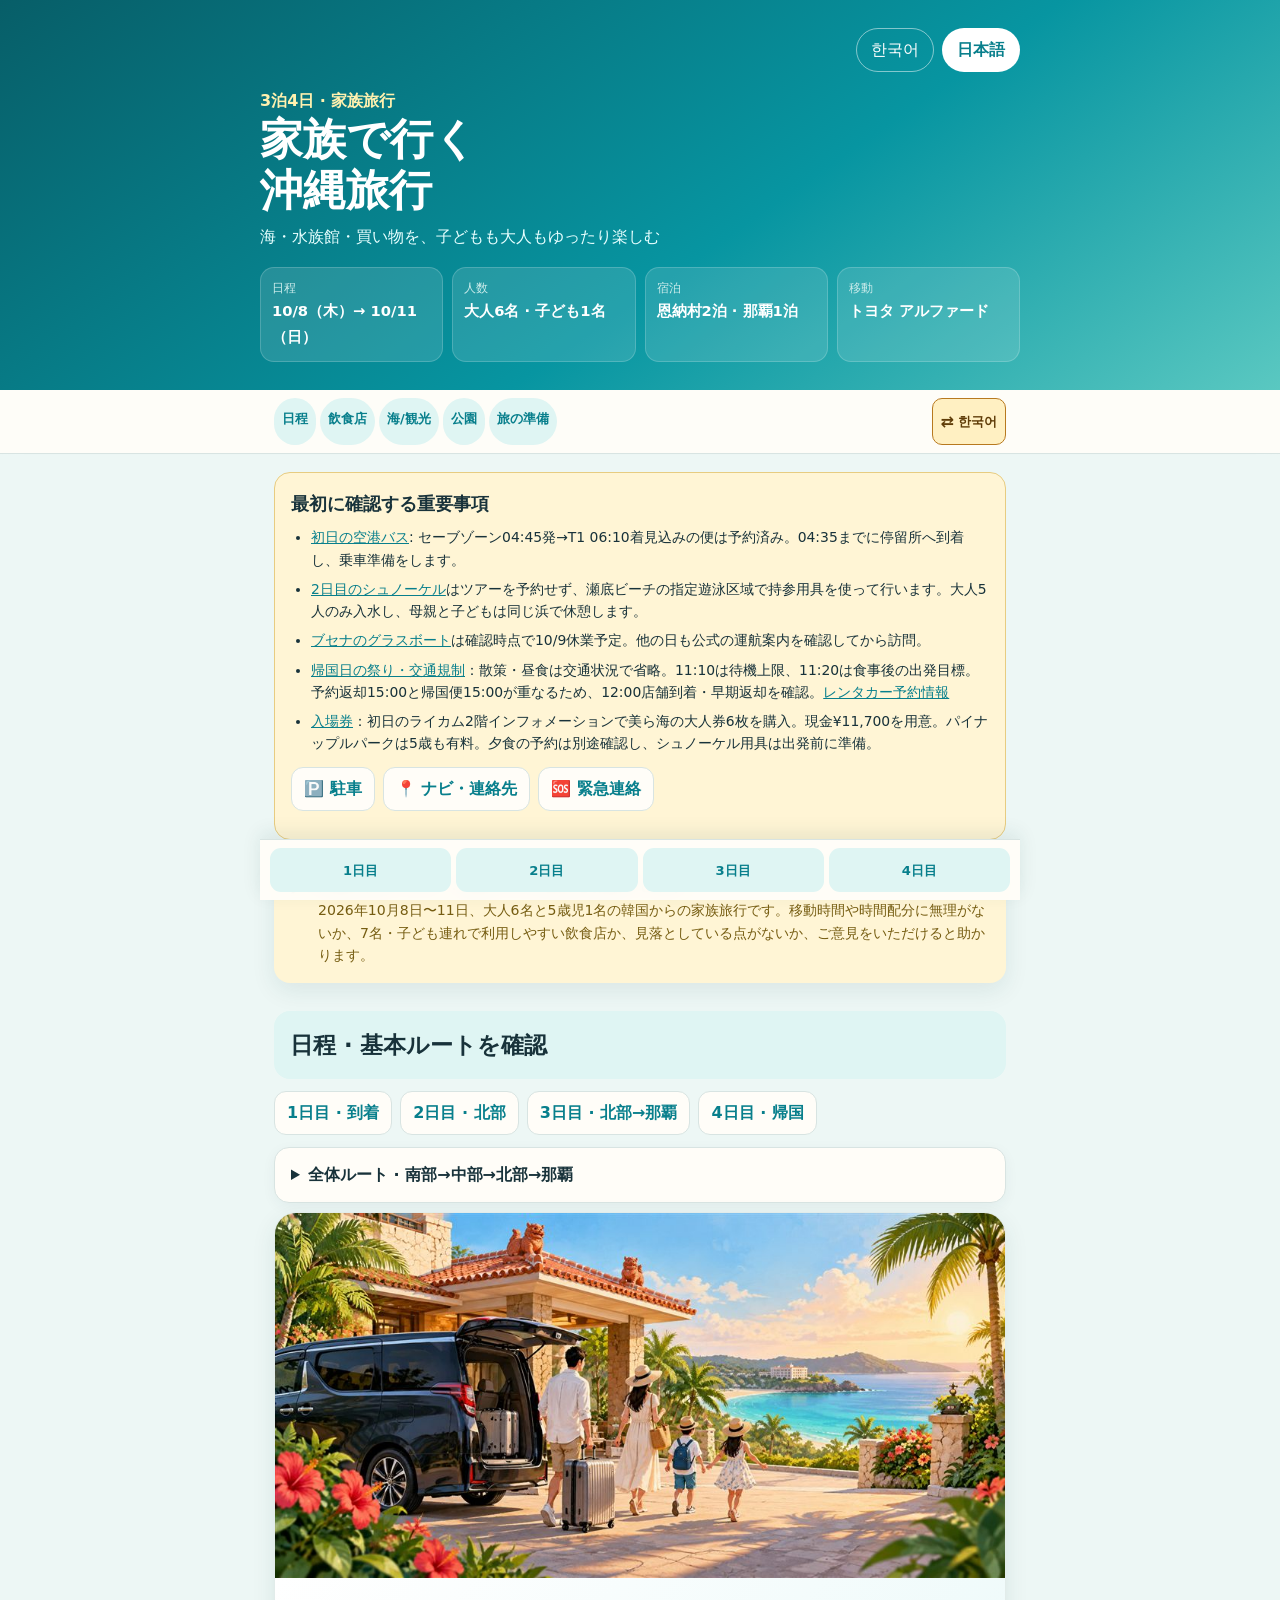
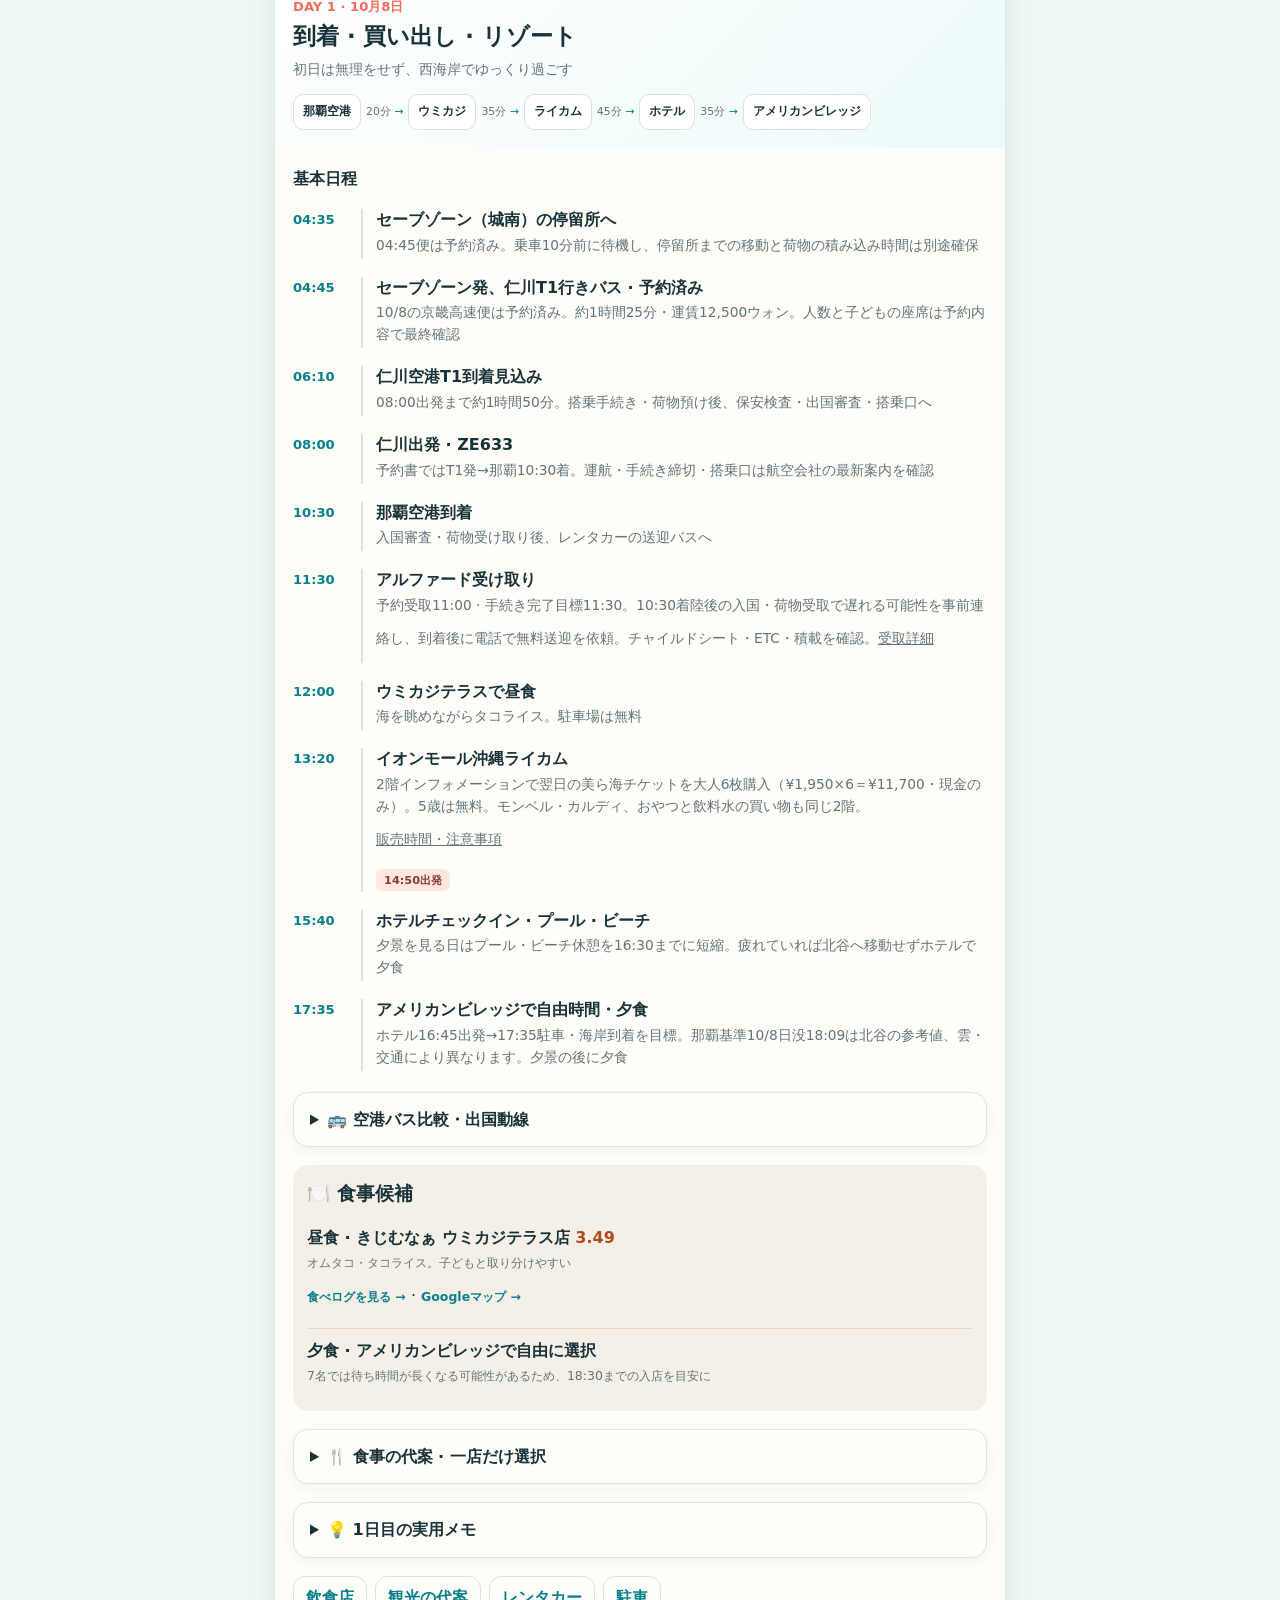
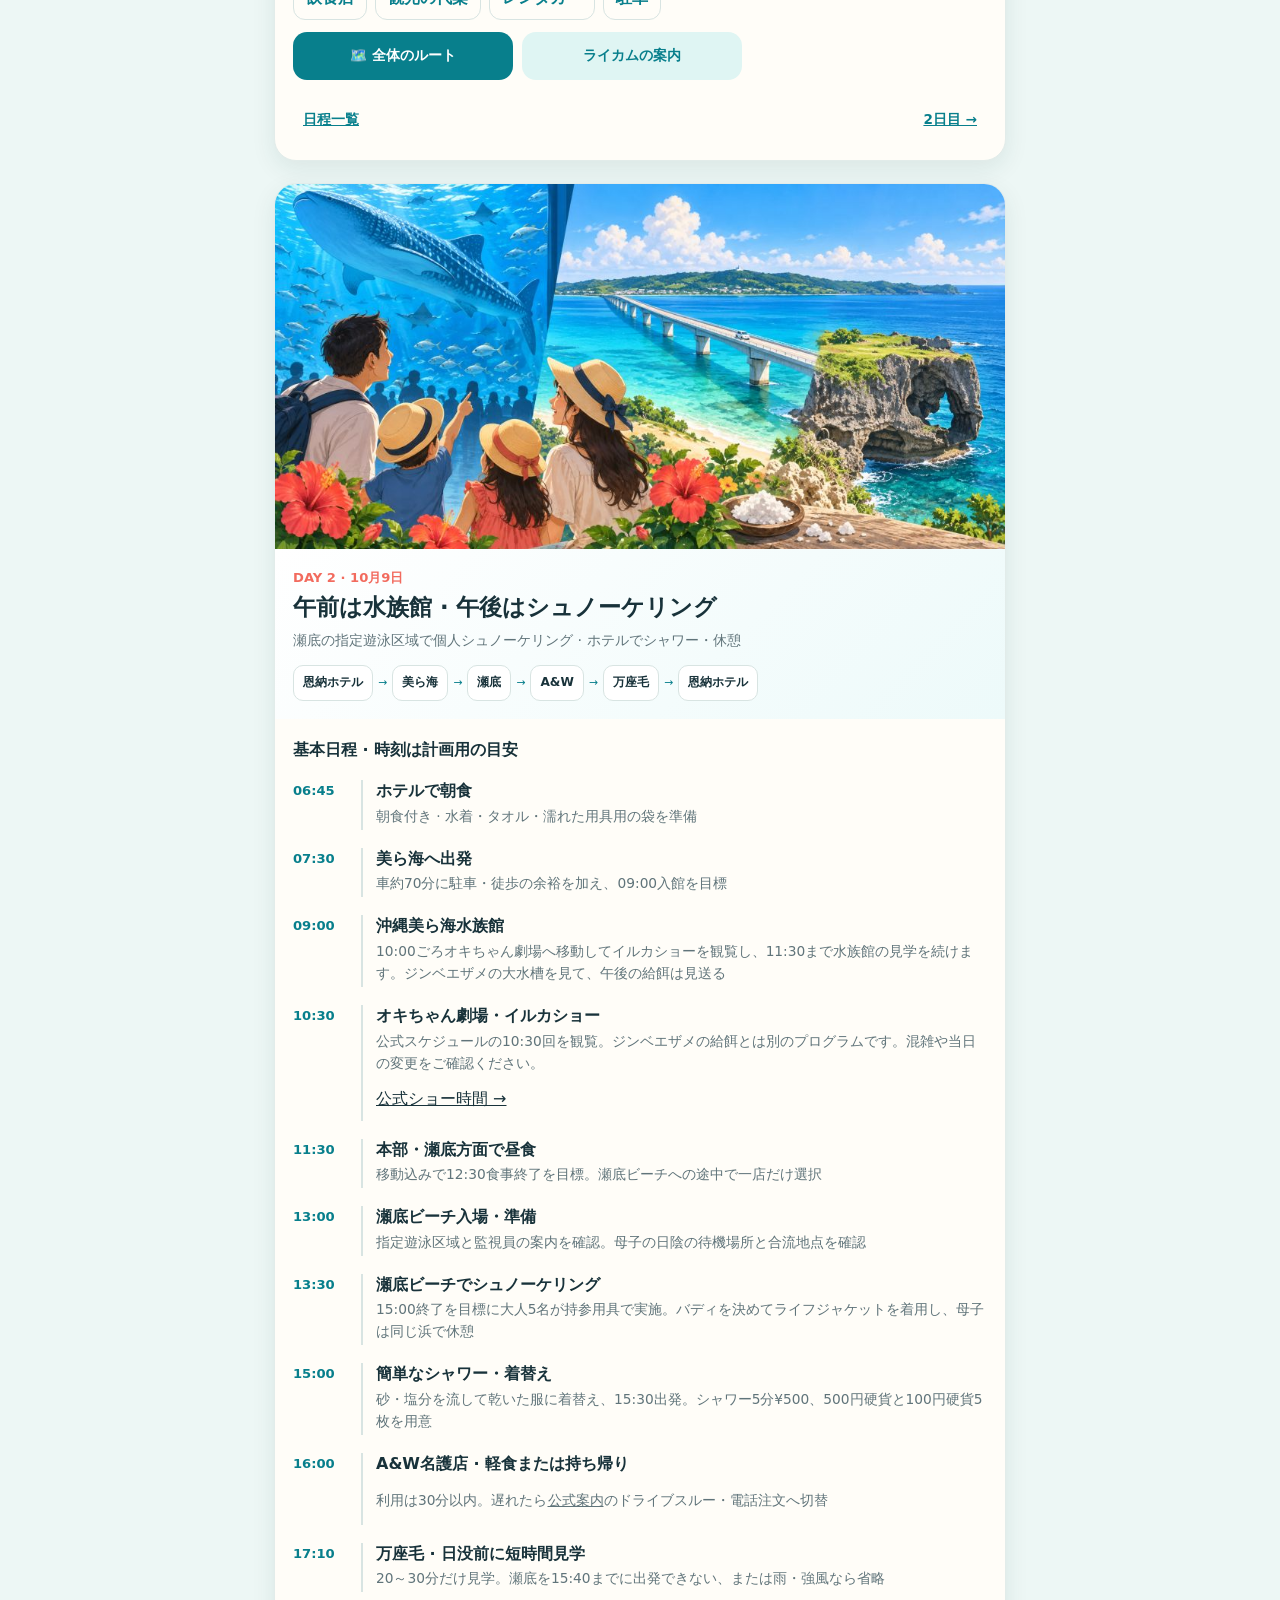
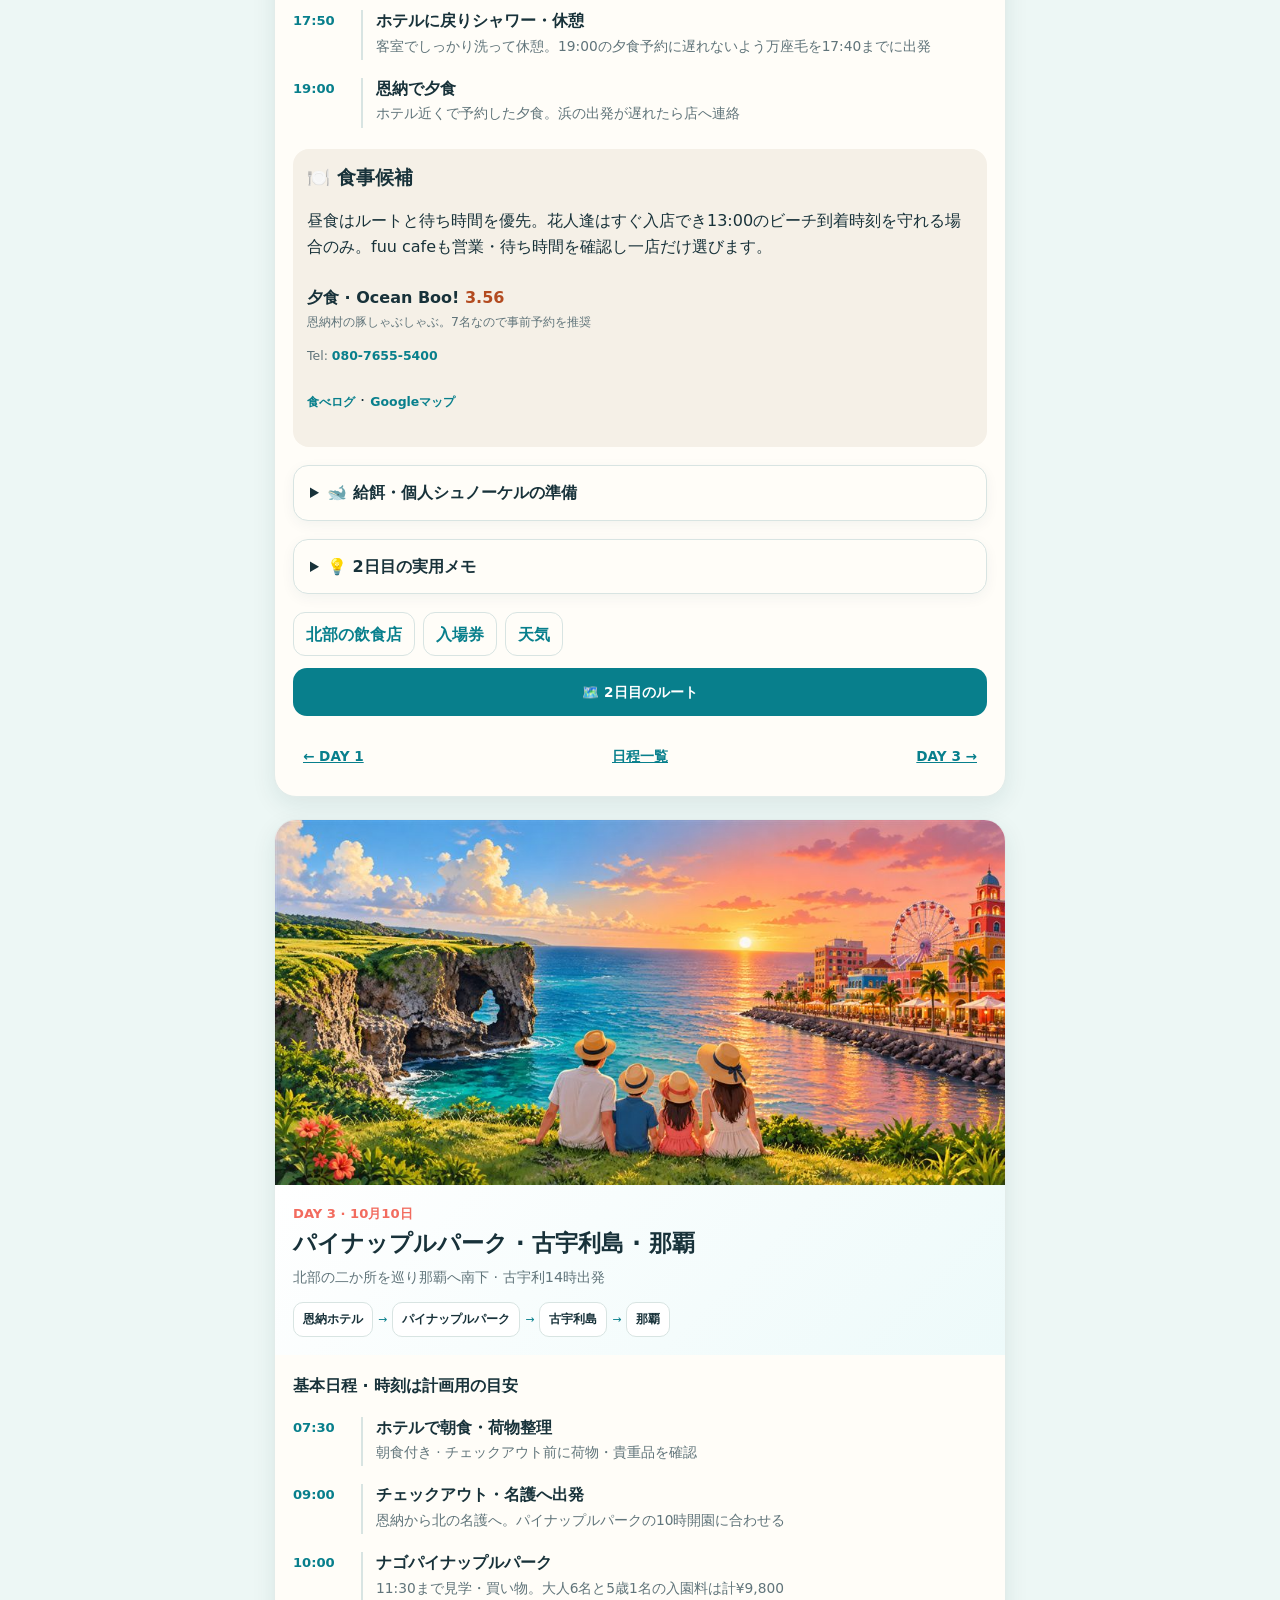
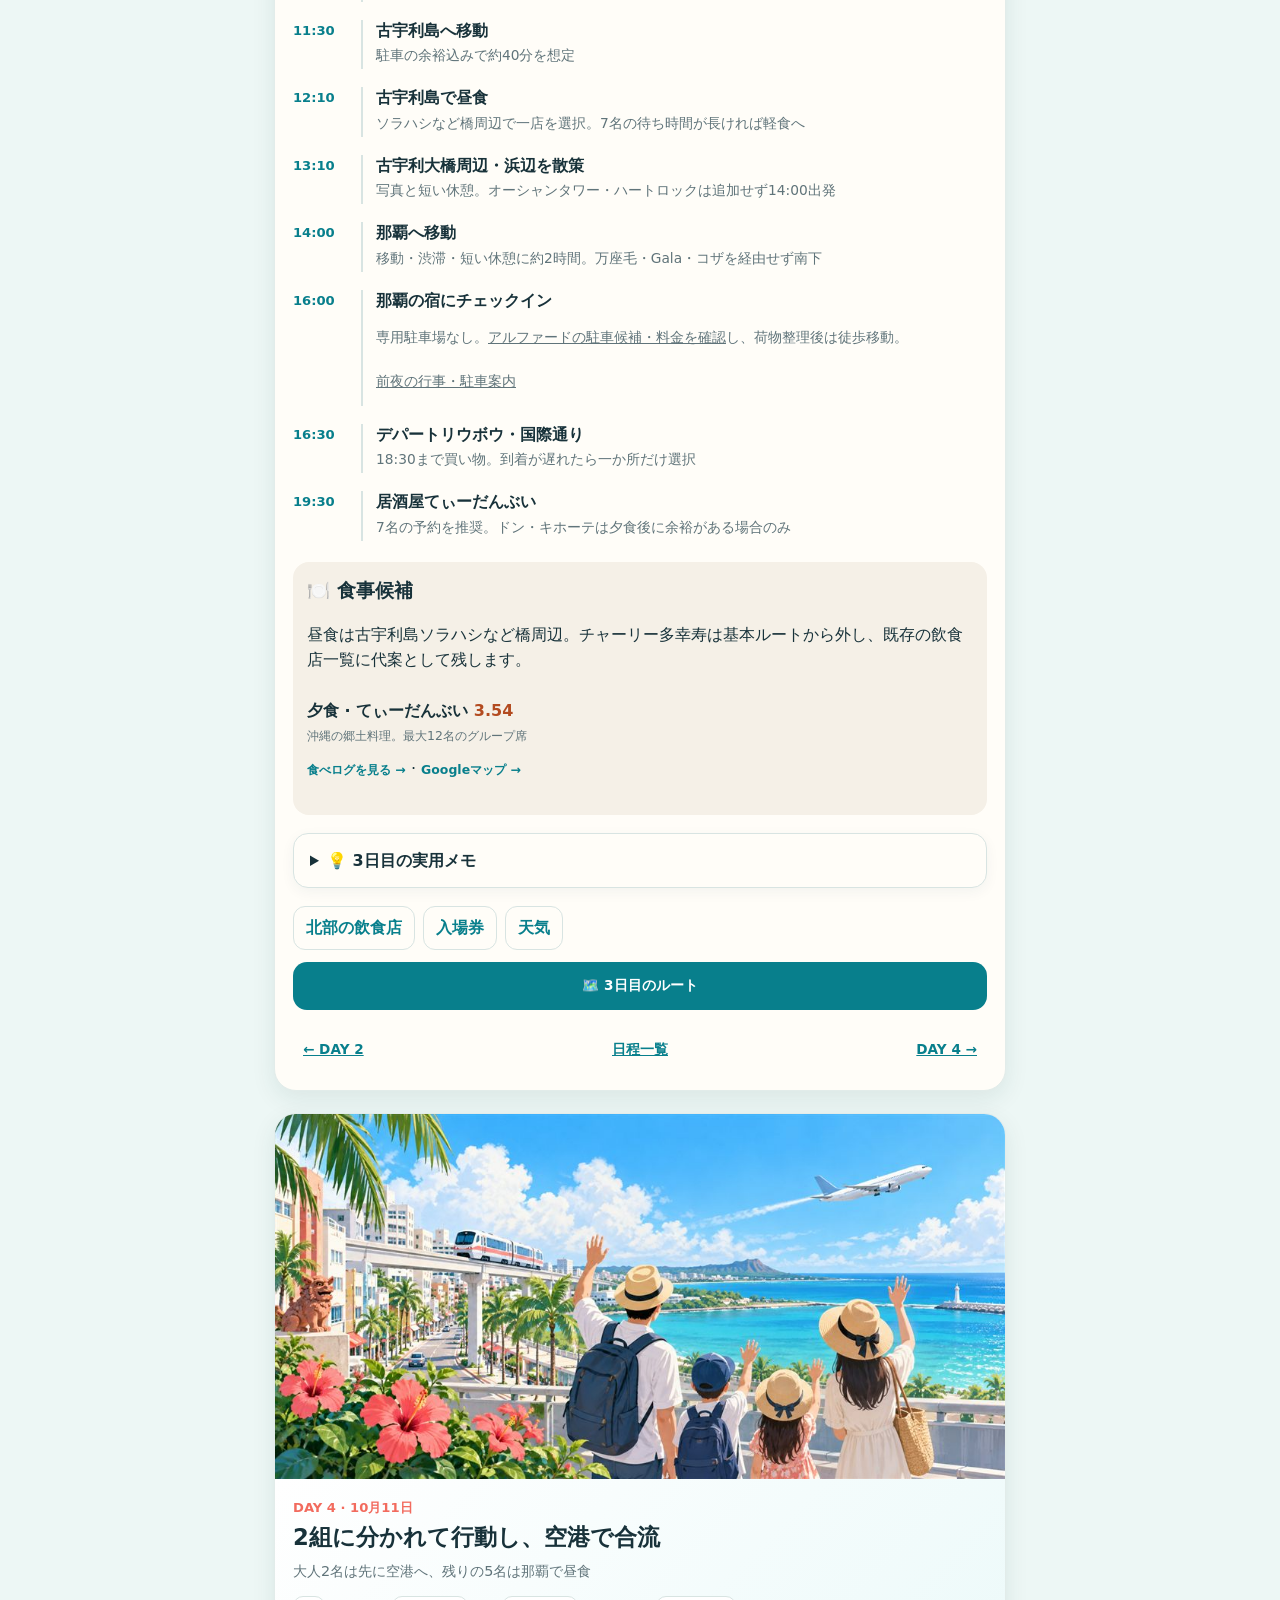
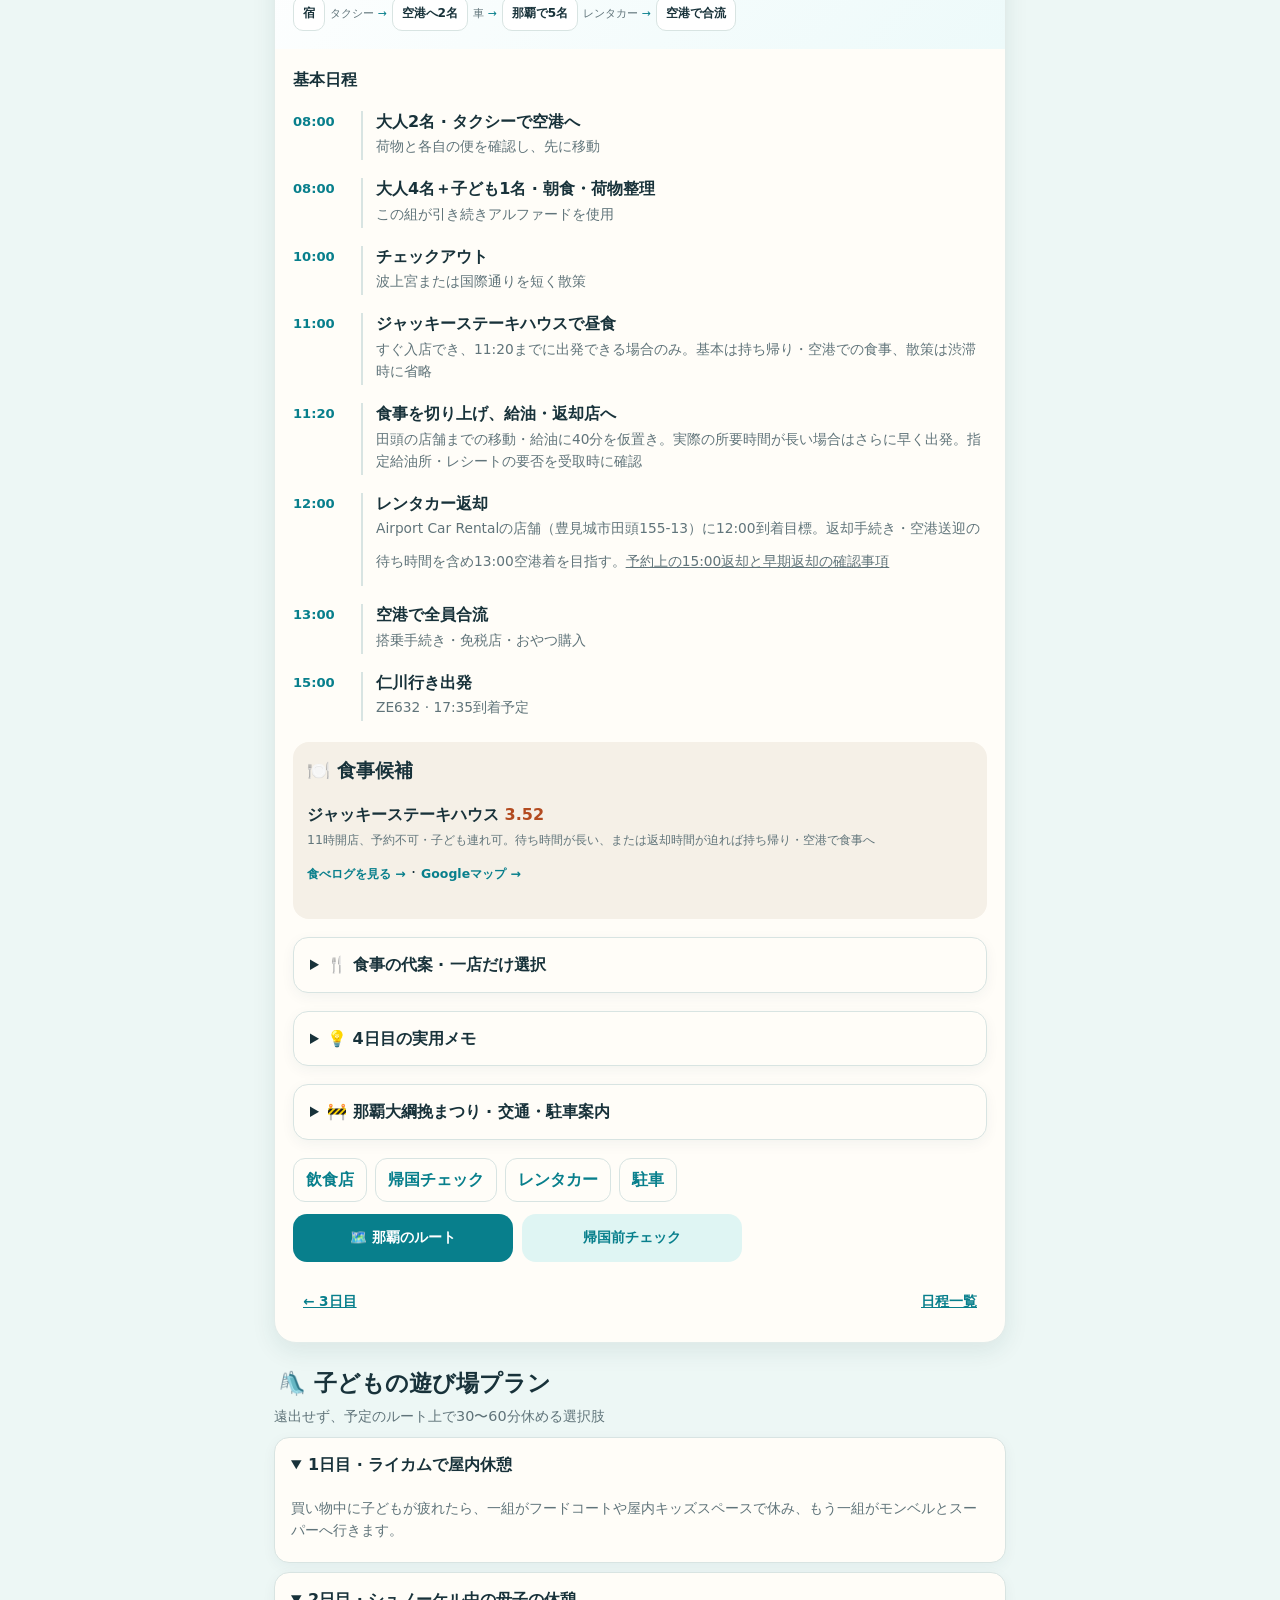
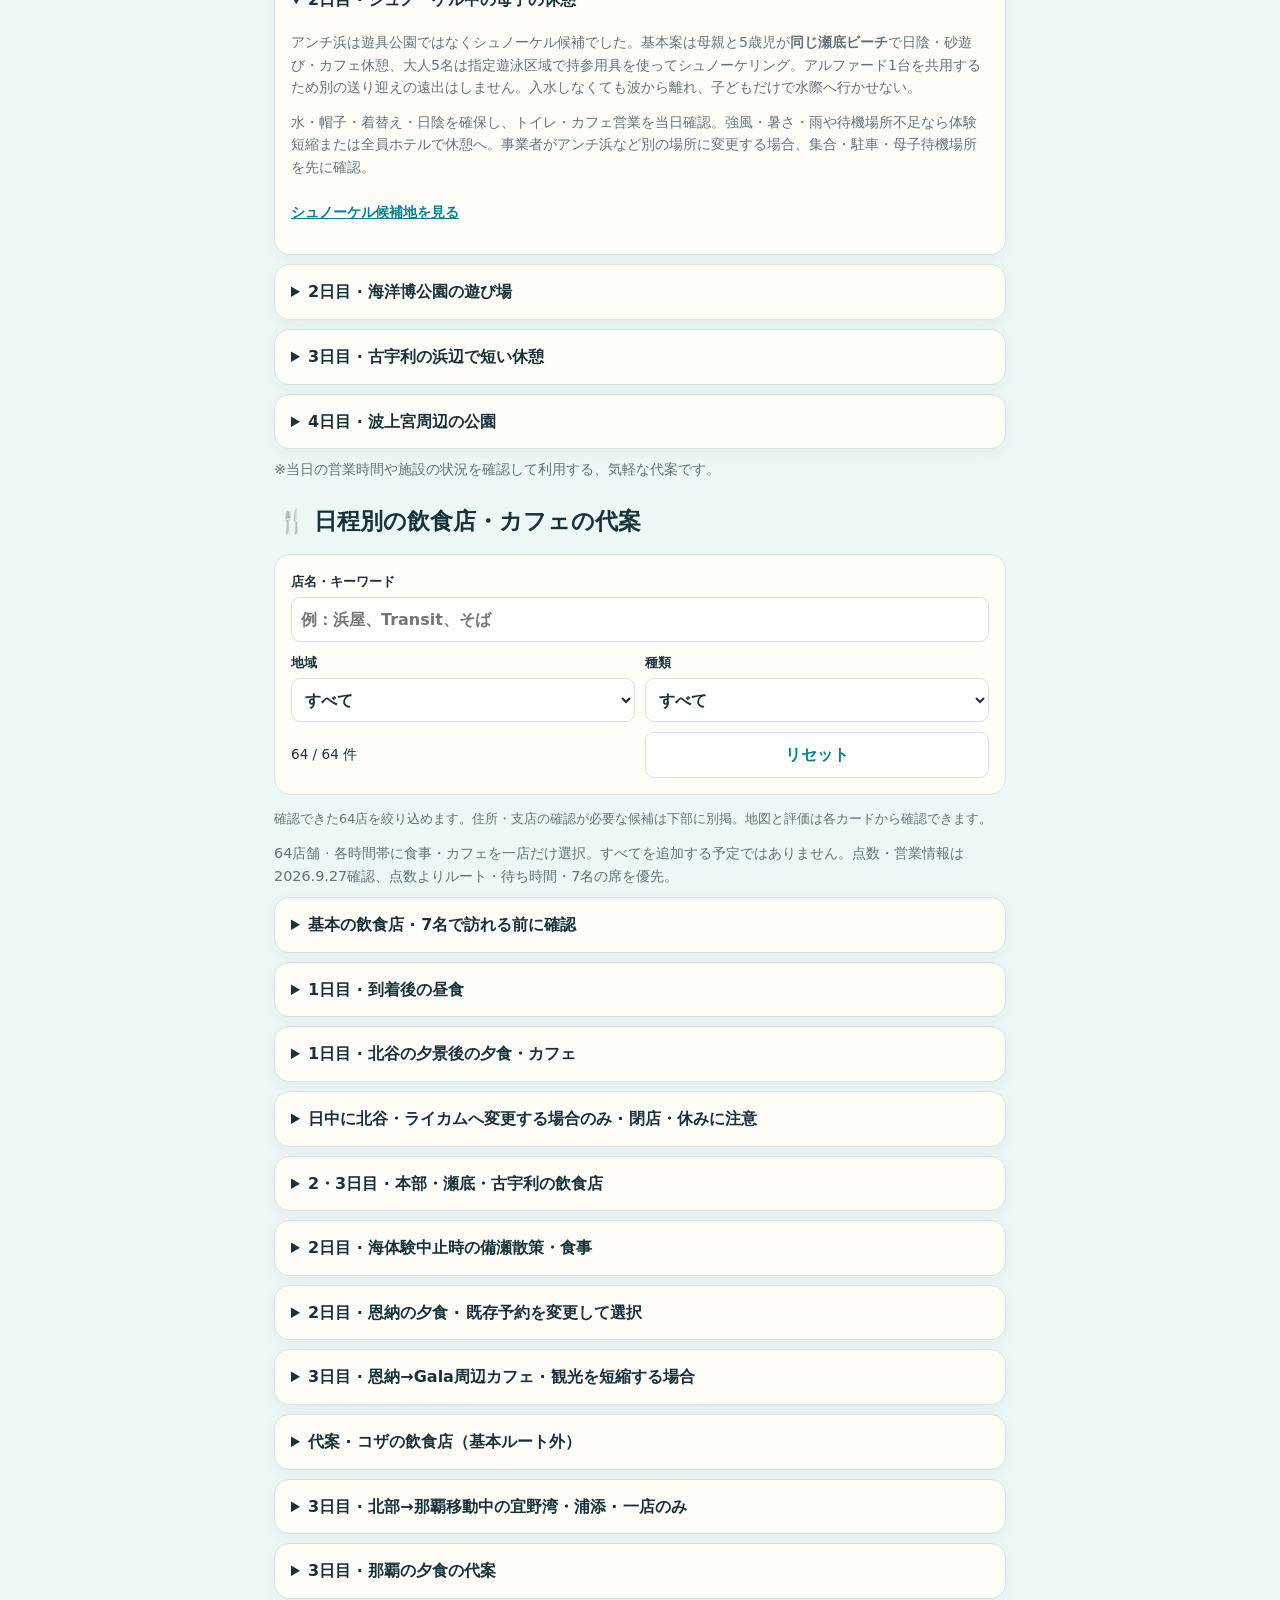
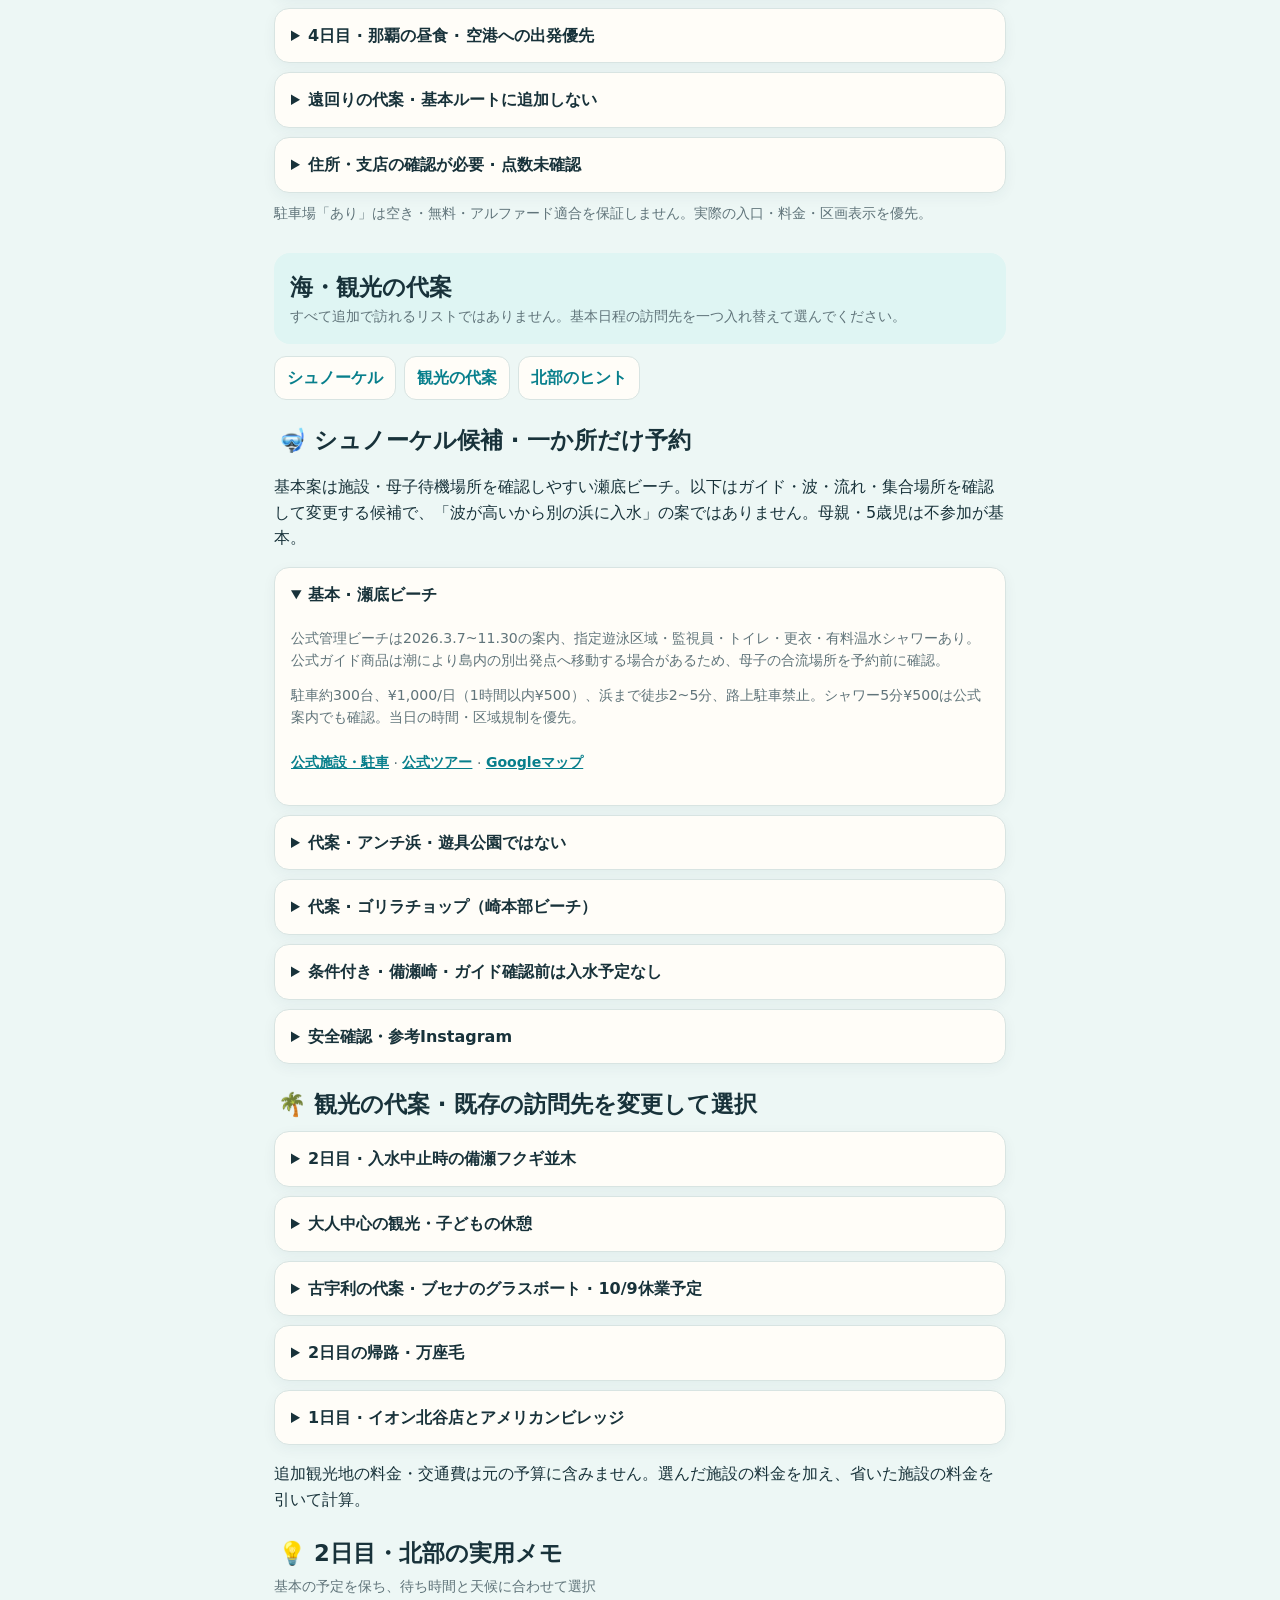
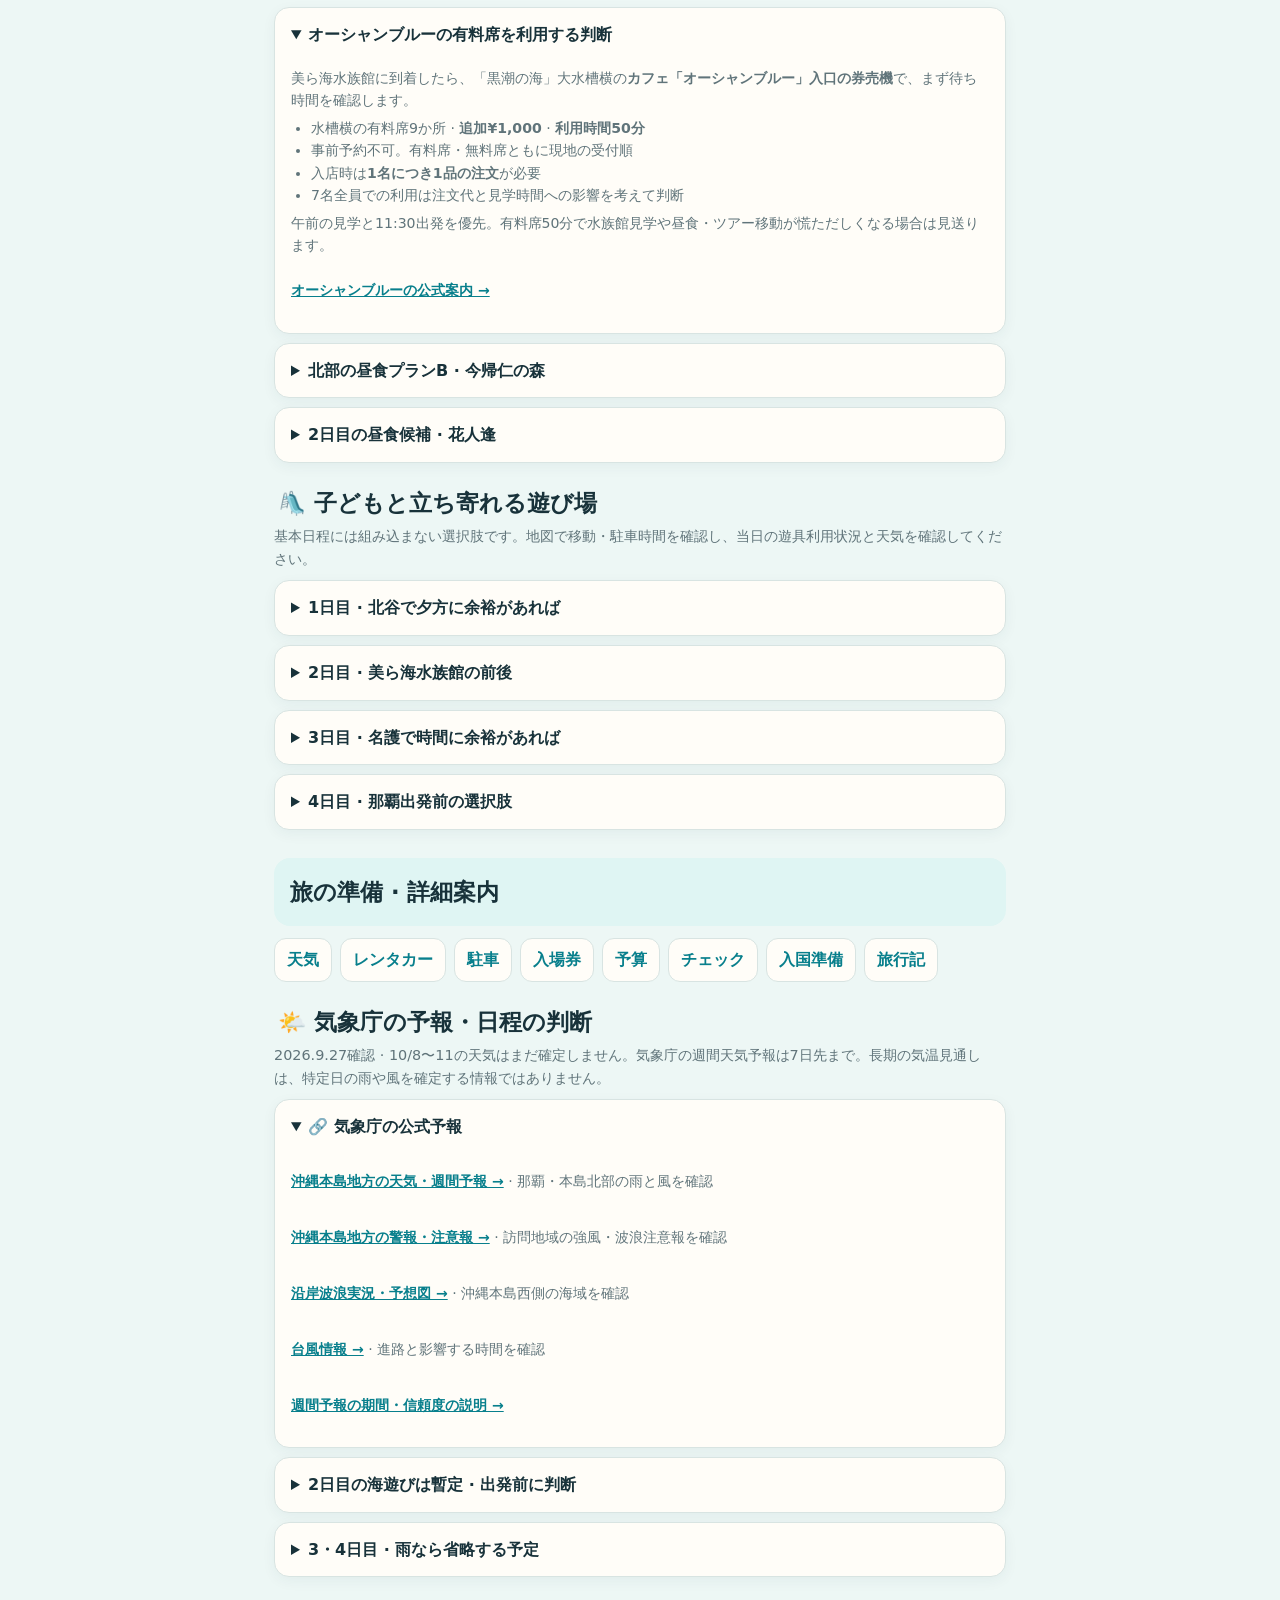
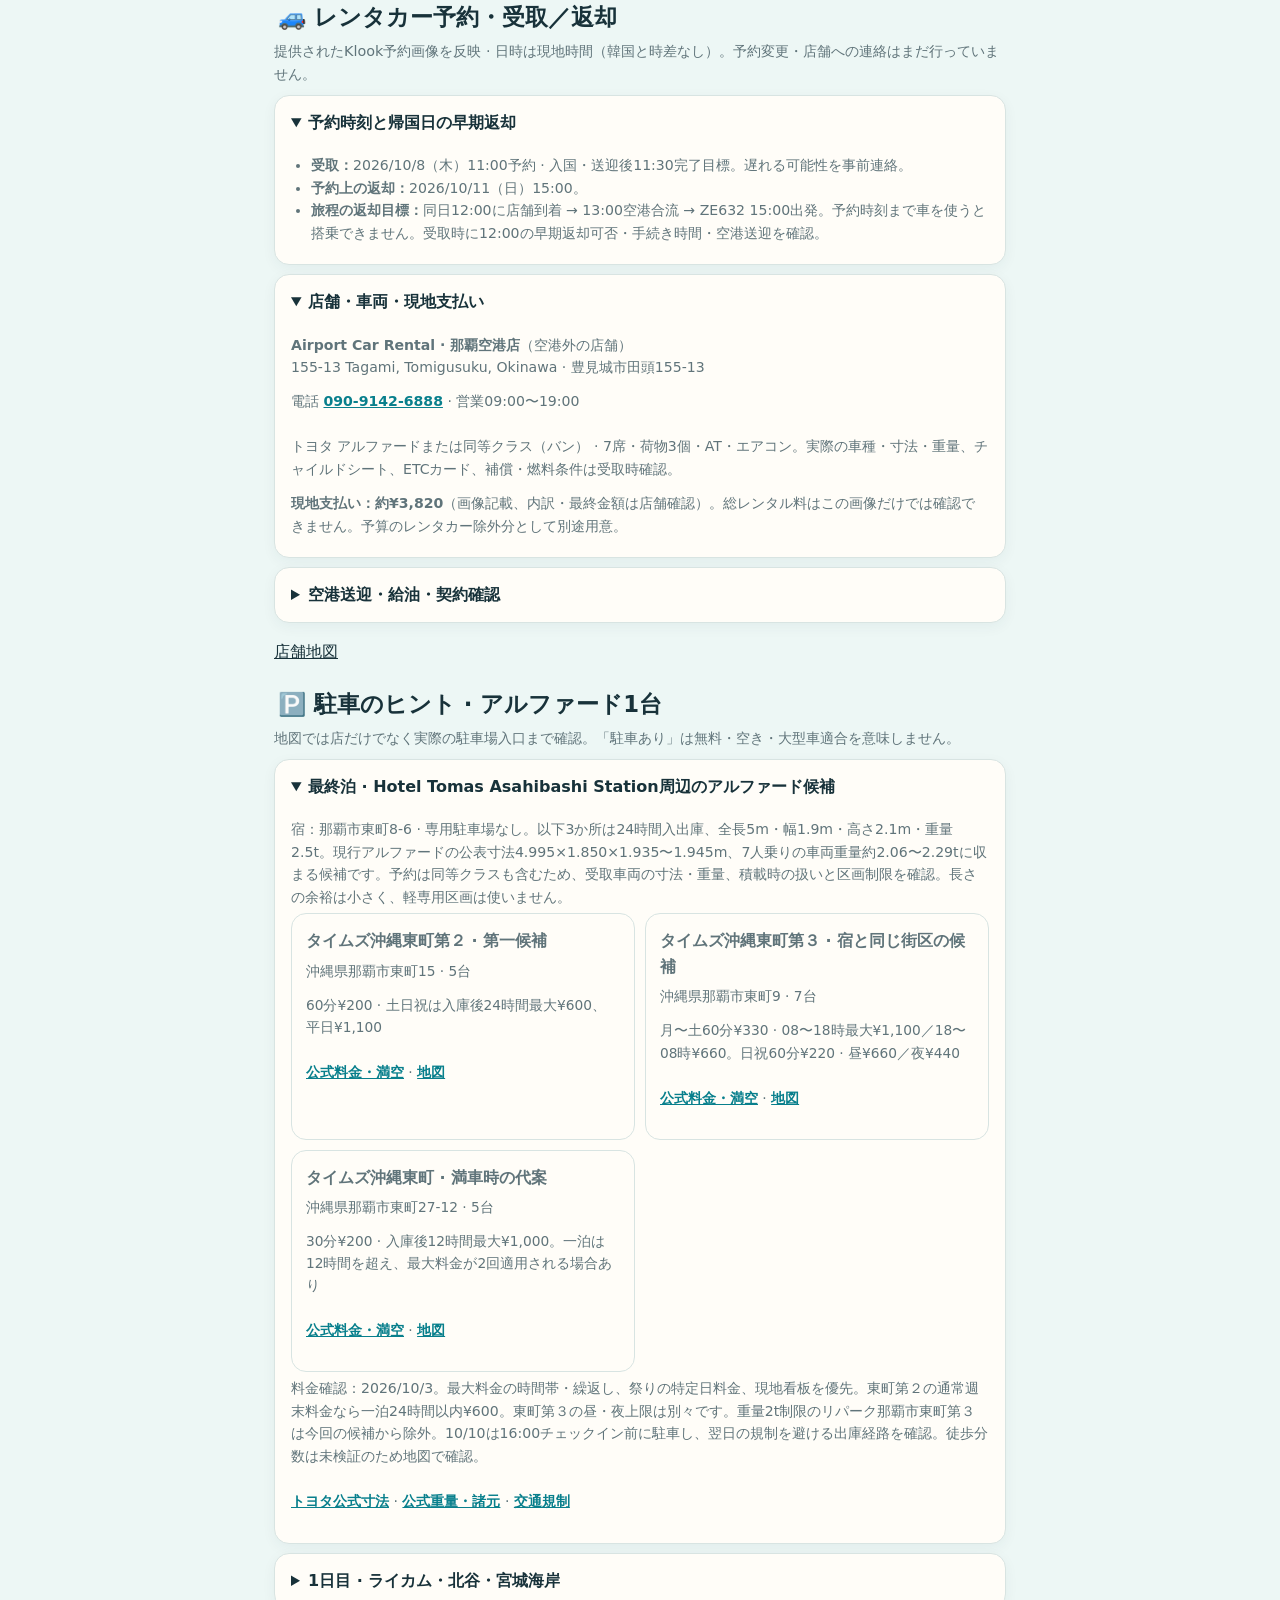
==== commit 9f77c7f5: "Update rental return plan, hotel parking, and Rycom ticket purchase" ====
--- a/ja.html
+++ b/ja.html
@@ -3,11 +3,11 @@
 <title>家族で行く沖縄旅行</title>
 <link rel="stylesheet" href="assets/trip.css"><link rel="alternate" hreflang="ko" href="./index.html"><link rel="alternate" hreflang="ja" href="./ja.html"></head><body>
 <header class="hero"><div><nav class="language-switch" aria-label="表示言語"><a href="./index.html" lang="ko" hreflang="ko">한국어</a><a href="./ja.html" lang="ja" hreflang="ja" aria-current="page">日本語</a></nav><p class="eyebrow">3泊4日 · 家族旅行</p><h1>家族で行く<br>沖縄旅行</h1><p class="hero-copy">海・水族館・買い物を、子どもも大人もゆったり楽しむ</p><div class="facts"><div class="fact"><span>日程</span><strong>10/8（木）→ 10/11（日）</strong></div><div class="fact"><span>人数</span><strong>大人6名 · 子ども1名</strong></div><div class="fact"><span>宿泊</span><strong>恩納村2泊 · 那覇1泊</strong></div><div class="fact"><span>移動</span><strong>トヨタ アルファード</strong></div></div></div></header>
-<nav class="day-nav" aria-label="メインメニュー"><a href="#itinerary">日程</a><a href="#food-options">飲食店</a><a href="#sea-options">海/観光</a><a href="#playgrounds">公園</a><a href="#travel-prep">旅の準備</a><a class="nav-language" href="./index.html" lang="ko" hreflang="ko" aria-label="韓国語に切り替え">한국어</a></nav><main><section class="key-checks" id="key-checks"><h2>最初に確認する重要事項</h2><ul><li><a href="#day1">初日の空港バス</a>: セーブゾーン04:45発→T1 06:10着見込みの便は予約済み。04:35までに停留所へ到着し、乗車準備をします。</li><li><a href="#day2">2日目のシュノーケル</a>はツアーを予約せず、瀬底ビーチの指定遊泳区域で持参用具を使って行います。大人5人のみ入水し、母親と子どもは同じ浜で休憩します。</li><li><a href="#nearby-options">ブセナのグラスボート</a>は確認時点で10/9休業予定。他の日も公式の運航案内を確認してから訪問。</li><li><a href="#festival">帰国日の祭り・交通規制</a>：散策・昼食は交通状況で省略。11:20は待機の上限で、返却店・給油所の確認後に早める場合があります。12:10返却は計画時刻です。</li><li><a href="#ticket-tips">入場券</a>は大人6人とパイナップルパークの子ども1人の最終支払額・取消条件を比較。夕食の予約は別途確認し、シュノーケル用具は出発前に準備。</li></ul><nav class="jump-links" aria-label="現地ですぐ確認"><a href="#parking-tips">🅿️ 駐車</a><a href="#navigation-contacts">📍 ナビ・連絡先</a><a href="#emergency-contacts">🆘 緊急連絡</a></nav></section><aside class="notice"><span>💬</span><div><b>沖縄に詳しい方へ：旅程へのご意見をお願いします</b><p>2026年10月8日〜11日、大人6名と5歳児1名の韓国からの家族旅行です。移動時間や時間配分に無理がないか、7名・子ども連れで利用しやすい飲食店か、見落としている点がないか、ご意見をいただけると助かります。</p></div></aside><div class="section-intro" id="itinerary"><h2>日程 · 基本ルートを確認</h2></div><nav class="jump-links" aria-label="関連する詳細案内"><a href="#day1">1日目 · 到着</a><a href="#day2">2日目 · 北部</a><a href="#day3">3日目 · 北部→那覇</a><a href="#day4">4日目 · 帰国</a></nav><details><summary>全体ルート · 南部→中部→北部→那覇</summary><div class="detail"><p>空港・ウミカジ（南部）→ライカム・北谷（中部）→恩納と北部観光→那覇の流れです。恩納も地域区分では北部に入ります。</p><p>1日目はホテルから北谷を往復し、2日目は美ら海・瀬底から恩納へ戻ります。3日目は名護・古宇利へ再び北上します。</p><p>恩納2泊と海の後の客室シャワー・休憩を優先したルートです。3日目は古宇利から万座毛・Gala・コザに寄らず那覇へ向かいます。移動時間は交通・駐車で変わります。</p></div></details><section class="day" id="day1"><img class="day-image" src="assets/day-1.jpg" alt="沖縄のリゾートに到着する家族旅行のイラスト" width="960" height="480" loading="lazy"><div class="day-head"><p class="day-kicker">DAY 1 · 10月8日</p><h2>到着 · 買い出し · リゾート</h2><p class="day-summary">初日は無理をせず、西海岸でゆっくり過ごす</p><div class="route"><span class="place">那覇空港</span><span class="drive">20分</span><span class="place">ウミカジ</span><span class="drive">35分</span><span class="place">ライカム</span><span class="drive">45分</span><span class="place">ホテル</span><span class="drive">35分</span><span class="place">アメリカンビレッジ</span></div></div><h3 class="timeline-heading">基本日程</h3><ol class="timeline"><li class="slot"><time class="time">04:35</time><div class="event"><strong>セーブゾーン（城南）の停留所へ</strong><p>04:45便は予約済み。乗車10分前に待機し、停留所までの移動と荷物の積み込み時間は別途確保</p></div></li><li class="slot"><time class="time">04:45</time><div class="event"><strong>セーブゾーン発、仁川T1行きバス · 予約済み</strong><p>10/8の京畿高速便は予約済み。約1時間25分・運賃12,500ウォン。人数と子どもの座席は予約内容で最終確認</p></div></li><li class="slot"><time class="time">06:10</time><div class="event"><strong>仁川空港T1到着見込み</strong><p>08:00出発まで約1時間50分。搭乗手続き・荷物預け後、保安検査・出国審査・搭乗口へ</p></div></li><li class="slot"><time class="time">08:00</time><div class="event"><strong>仁川出発 · ZE633</strong><p>予約書ではT1発→那覇10:30着。運航・手続き締切・搭乗口は航空会社の最新案内を確認</p></div></li>
-<li class="slot"><time class="time">10:30</time><div class="event"><strong>那覇空港到着</strong><p>入国審査・荷物受け取り後、レンタカーの送迎バスへ</p></div></li><li class="slot"><time class="time">11:30</time><div class="event"><strong>アルファード受け取り</strong><p>チャイルドシート、ETCカード、荷物の積載を確認</p></div></li><li class="slot"><time class="time">12:00</time><div class="event"><strong>ウミカジテラスで昼食</strong><p>海を眺めながらタコライス。駐車場は無料</p></div></li><li class="slot"><time class="time">13:20</time><div class="event"><strong>イオンモール沖縄ライカム</strong><p>2階のモンベル・カルディへ。1・2日目のおやつと飲料水を購入</p><span class="tag">14:50出発</span></div></li><li class="slot"><time class="time">15:40</time><div class="event"><strong>ホテルチェックイン · プール · ビーチ</strong><p>夕景を見る日はプール・ビーチ休憩を16:30までに短縮。疲れていれば北谷へ移動せずホテルで夕食</p></div></li><li class="slot"><time class="time">17:35</time><div class="event"><strong>アメリカンビレッジで自由時間・夕食</strong><p>ホテル16:45出発→17:35駐車・海岸到着を目標。那覇基準10/8日没18:09は北谷の参考値、雲・交通により異なります。夕景の後に夕食</p></div></li></ol>
-<details><summary>🚌 空港バス比較・出国動線</summary><div class="detail"><p><b>予約済み：セーブゾーン04:45発 → T1 06:10着見込み</b>（運賃12,500ウォン）。停留所までの移動は別途必要です。</p><p>早い便はセーブゾーン04:25発 → 05:50着見込み、同じく12,500ウォン。フォレスティア西門05:10発 → 06:40着見込みは11,900ウォンです。</p><p>04:45便は予約済み。出発前に予約内容の人数・乗車場所を再確認し、航空会社の搭乗手続き締切も確認してください。国内バス代は円建ての旅行予算に含みません。</p></div></details><div class="food"><h3>🍽️ 食事候補</h3><div class="pick"><strong>昼食 · きじむなぁ ウミカジテラス店 <span class="score">3.49</span></strong><p>オムタコ・タコライス。子どもと取り分けやすい</p><a href="https://tabelog.com/okinawa/A4701/A470103/47016227/" target="_blank" rel="noopener">食べログを見る →</a> · <a href="https://www.google.com/maps/search/?api=1&amp;query=%E3%81%8D%E3%81%98%E3%82%80%E3%81%AA%E3%81%81%20%E3%82%A6%E3%83%9F%E3%82%AB%E3%82%B8%E3%83%86%E3%83%A9%E3%82%B9%E5%BA%97%20%E6%B2%96%E7%B8%84%E7%9C%8C%20%E8%B1%8A%E8%A6%8B%E5%9F%8E%E5%B8%82%E7%80%AC%E9%95%B7174-6%20%E3%82%A6%E3%83%9F%E3%82%AB%E3%82%B8%E3%83%86%E3%83%A9%E3%82%B9" target="_blank" rel="noopener">Googleマップ →</a></div><div class="pick"><strong>夕食 · アメリカンビレッジで自由に選択</strong><p>7名では待ち時間が長くなる可能性があるため、18:30までの入店を目安に</p></div></div><details><summary>🍴 食事の代案 · 一店だけ選択</summary><div class="detail"><p>夕景後の夕食はHAN’S・とんかつ太郎・KISEKI・MEXICOから一店、コーヒーはジバゴローステリーかサンフランシスコから一店だけ。Transitは宮城海岸へ場所を替える場合。浜屋・King Sideは日中営業のため夕景後には入れません。</p><p><a href="#food-d1evening">点数・Googleマップ・駐車の詳細 →</a></p></div></details><details><summary>💡 1日目の実用メモ</summary><div class="detail"><ul><li>ウミカジテラスでは島内の無料駐車場を利用し、各店の営業時間を入店前に確認します。</li><li>ライカムの駐車場は無料。<b>モンベルは2階</b>です。カルディも2階。スーパーの階は館内案内で確認し、手分けすると効率的です。</li><li>リザン到着時はロビーで家族と荷物を先に降ろしてから駐車し、駐車券は連泊中保管します。</li><li>アメリカンビレッジでは美浜公共駐車場（無料）を候補に、満車ならフィッシャリーナ公共駐車場（2時間無料・1日最大¥400の案内）を確認。区画表示を優先し、外部観光だけにモール駐車場を使わない。</li><li>夕景を見るならホテル16:45出発・海岸17:35到着を目標に駐車の余裕を確保。10/8日没18:09は那覇基準の参考で北谷・天候により異なります。 <a href="https://eco.mtk.nao.ac.jp/koyomi/dni/2026/s4810.html" target="_blank" rel="noopener">国立天文台の日没表</a></li><li><a href="https://map.kaldi.co.jp/kaldi/detailMap?%3Baccmd=0&amp;account=kaldi&amp;adr=47&amp;bid=379&amp;pgret=2" target="_blank" rel="noopener">カルディライカム店公式案内 · 2階</a></li></ul><p><a href="https://blog.naver.com/barond1231/224398605699" target="_blank" rel="noopener">韓国語の個人旅行記 · ウミカジ 2026.9.2 →</a> · <a href="https://blog.naver.com/alstjsdl0831/224384374365" target="_blank" rel="noopener">ライカム 2026.8.20 →</a> · <a href="https://blog.naver.com/joyandjenny/224422004364" target="_blank" rel="noopener">駐車場 2026.9.24 →</a></p></div></details><nav class="jump-links day-links" aria-label="関連する詳細案内"><a href="#food-d1evening">飲食店</a><a href="#nearby-options">観光の代案</a><a href="#parking-tips">駐車</a></nav><div class="actions"><a class="action" href="https://www.google.com/maps/dir/?api=1&origin=Naha+Airport&destination=Rizzan+Sea-Park+Hotel+Tancha+Bay&waypoints=Umikaji+Terrace%7CAEON+MALL+Okinawa+Rycom%7CRizzan+Sea-Park+Hotel+Tancha+Bay%7CAmerican+Village+Okinawa&travelmode=driving" target="_blank" rel="noopener">🗺️ 全体のルート</a><a class="action secondary" href="https://okinawarycom.aeonmall.jp/" target="_blank" rel="noopener">ライカムの案内</a></div><nav class="day-pager" aria-label="日付の移動"><a href="#itinerary">日程一覧</a><a href="#day2">2日目 →</a></nav></section><section class="day" id="day2"><img class="day-image" src="assets/day-2-v2.jpg" alt="沖縄の海と水族館の旅行イメージ" width="960" height="480" loading="lazy"><div class="day-head"><p class="day-kicker">DAY 2 · 10月9日</p><h2>午前は水族館 · 午後はシュノーケリング</h2><p class="day-summary">瀬底の指定遊泳区域で個人シュノーケリング · ホテルでシャワー・休憩</p><div class="route"><span class="place">恩納ホテル</span><span class="drive"></span><span class="place">美ら海</span><span class="drive"></span><span class="place">瀬底</span><span class="drive"></span><span class="place">A&amp;W</span><span class="drive"></span><span class="place">万座毛</span><span class="drive"></span><span class="place">恩納ホテル</span></div></div><h3 class="timeline-heading">基本日程 · 時刻は計画用の目安</h3><ol class="timeline"><li class="slot"><time class="time">06:45</time><div class="event"><strong>ホテルで朝食</strong><p>朝食付き · 水着・タオル・濡れた用具用の袋を準備</p></div></li><li class="slot"><time class="time">07:30</time><div class="event"><strong>美ら海へ出発</strong><p>車約70分に駐車・徒歩の余裕を加え、09:00入館を目標</p></div></li><li class="slot"><time class="time">09:00</time><div class="event"><strong>沖縄美ら海水族館</strong><p>10:00ごろオキちゃん劇場へ移動してイルカショーを観覧し、11:30まで水族館の見学を続けます。ジンベエザメの大水槽を見て、午後の給餌は見送る</p></div></li><li class="slot"><time class="time">10:30</time><div class="event"><strong>オキちゃん劇場・イルカショー</strong><p>公式スケジュールの10:30回を観覧。ジンベエザメの給餌とは別のプログラムです。混雑や当日の変更をご確認ください。</p><a href="https://oki-park.jp/kaiyohaku/inst/77/129" target="_blank" rel="noopener">公式ショー時間 →</a></div></li><li class="slot"><time class="time">11:30</time><div class="event"><strong>本部・瀬底方面で昼食</strong><p>移動込みで12:30食事終了を目標。瀬底ビーチへの途中で一店だけ選択</p></div></li><li class="slot"><time class="time">13:00</time><div class="event"><strong>瀬底ビーチ入場・準備</strong><p>指定遊泳区域と監視員の案内を確認。母子の日陰の待機場所と合流地点を確認</p></div></li><li class="slot"><time class="time">13:30</time><div class="event"><strong>瀬底ビーチでシュノーケリング</strong><p>15:00終了を目標に大人5名が持参用具で実施。バディを決めてライフジャケットを着用し、母子は同じ浜で休憩</p></div></li><li class="slot"><time class="time">15:00</time><div class="event"><strong>簡単なシャワー・着替え</strong><p>砂・塩分を流して乾いた服に着替え、15:30出発。シャワー5分¥500、500円硬貨と100円硬貨5枚を用意</p></div></li><li class="slot"><time class="time">16:00</time><div class="event"><strong>A&amp;W名護店 · 軽食または持ち帰り</strong><p>利用は30分以内。遅れたら<a href="https://www.awok.co.jp/shopsearch/nago/" target="_blank" rel="noopener">公式案内</a>のドライブスルー・電話注文へ切替</p></div></li><li class="slot"><time class="time">17:10</time><div class="event"><strong>万座毛 · 日没前に短時間見学</strong><p>20～30分だけ見学。瀬底を15:40までに出発できない、または雨・強風なら省略</p></div></li><li class="slot"><time class="time">17:50</time><div class="event"><strong>ホテルに戻りシャワー・休憩</strong><p>客室でしっかり洗って休憩。19:00の夕食予約に遅れないよう万座毛を17:40までに出発</p></div></li><li class="slot"><time class="time">19:00</time><div class="event"><strong>恩納で夕食</strong><p>ホテル近くで予約した夕食。浜の出発が遅れたら店へ連絡</p></div></li></ol><div class="food"><h3>🍽️ 食事候補</h3><p>昼食はルートと待ち時間を優先。花人逢はすぐ入店でき13:00のビーチ到着時刻を守れる場合のみ。fuu cafeも営業・待ち時間を確認し一店だけ選びます。</p><div class="pick"><strong>夕食 · Ocean Boo! <span class="score">3.56</span></strong><p>恩納村の豚しゃぶしゃぶ。7名なので事前予約を推奨</p><p>Tel: <a href="tel:+818076555400">080-7655-5400</a></p><a href="https://tabelog.com/okinawa/A4703/A470303/47026142/" target="_blank" rel="noopener">食べログ</a> · <a href="https://www.google.com/maps/search/?api=1&amp;query=%E3%81%82%E3%81%90%E3%83%BC%E8%B1%9A%E3%81%97%E3%82%83%E3%81%B6%E3%81%97%E3%82%83%E3%81%B6%E5%B0%82%E9%96%80%E5%BA%97%E3%82%AA%E3%83%BC%E3%82%B7%E3%83%A3%E3%83%B3Boo%EF%BC%81%20%E6%81%A9%E7%B4%8D%E6%9D%91%E5%BA%97%20%E6%B2%96%E7%B8%84%E7%9C%8C%20%E6%81%A9%E7%B4%8D%E6%9D%91%E5%89%8D%E5%85%BC%E4%B9%8580%202F" target="_blank" rel="noopener">Googleマップ</a></div></div><details><summary>🐋 給餌・個人シュノーケルの準備</summary><div class="detail"><p><b>午前：</b>ジンベエザメのいる大水槽を見学します。09:30の給餌はマンタです。</p><p><b>午後：</b>大水槽の給餌は15:00・17:00。瀬底の体験と重なるため、基本日程では見送り。</p><p><b>ビーチ到着後：</b>指定遊泳区域・監視員配置・入水可否を確認し、母子の待機場所と合流地点を決めます。給餌は当日変更されることがあります。</p><a href="https://churaumi.okinawa/program/aquarium/kuroshio/" target="_blank" rel="noopener">公式給餌時間</a> · <a href="https://www.sesokobeach.jp/activity/" target="_blank" rel="noopener">公式ツアー</a></div></details><details><summary>💡 2日目の実用メモ</summary><div class="detail"><p>美ら海P6·P7の駐車・徒歩に余裕を取り11:30出発。昼食待ちでビーチ到着が遅れないようテイクアウトも検討。高波や施設休業時は海体験を中止し、水族館の見学を延ばすかホテルで休みます。</p><p>公式案内・個人旅行記: <a href="https://blog.naver.com/anne230/224419029221" target="_blank" rel="noopener">세소코 / 瀬底</a> · <a href="https://blog.naver.com/choihj0228/224406523657" target="_blank" rel="noopener">츄라우미 / 美ら海</a> · <a href="https://blog.naver.com/hcolory/224393429461" target="_blank" rel="noopener">입장 / 入場</a> · <a href="https://blog.naver.com/jjjjj5698/224370403322" target="_blank" rel="noopener">세소코 참고 / 瀬底参考</a></p></div></details><nav class="jump-links day-links"><a href="#food-d2north">北部の飲食店</a><a href="#ticket-tips">入場券</a><a href="#weather">天気</a></nav><div class="actions"><a class="action" href="https://www.google.com/maps/dir/?api=1&amp;origin=%E3%83%AA%E3%82%B6%E3%83%B3%E3%82%B7%E3%83%BC%E3%83%91%E3%83%BC%E3%82%AF%E3%83%9B%E3%83%86%E3%83%AB%E8%B0%B7%E8%8C%B6%E3%83%99%E3%82%A4%20%E6%B2%96%E7%B8%84%E7%9C%8C%E5%9B%BD%E9%A0%AD%E9%83%A1%E6%81%A9%E7%B4%8D%E6%9D%91%E8%B0%B7%E8%8C%B61496&amp;destination=%E3%83%AA%E3%82%B6%E3%83%B3%E3%82%B7%E3%83%BC%E3%83%91%E3%83%BC%E3%82%AF%E3%83%9B%E3%83%86%E3%83%AB%E8%B0%B7%E8%8C%B6%E3%83%99%E3%82%A4%20%E6%B2%96%E7%B8%84%E7%9C%8C%E5%9B%BD%E9%A0%AD%E9%83%A1%E6%81%A9%E7%B4%8D%E6%9D%91%E8%B0%B7%E8%8C%B61496&amp;waypoints=%E6%B2%96%E7%B8%84%E7%BE%8E%E3%82%89%E6%B5%B7%E6%B0%B4%E6%97%8F%E9%A4%A8%20%E6%B2%96%E7%B8%84%E7%9C%8C%E5%9B%BD%E9%A0%AD%E9%83%A1%E6%9C%AC%E9%83%A8%E7%94%BA%E7%9F%B3%E5%B7%9D424%7C%E7%80%AC%E5%BA%95%E3%83%93%E3%83%BC%E3%83%81%20%E6%B2%96%E7%B8%84%E7%9C%8C%E5%9B%BD%E9%A0%AD%E9%83%A1%E6%9C%AC%E9%83%A8%E7%94%BA%E7%80%AC%E5%BA%955583-1%7CA%26W%E5%90%8D%E8%AD%B7%E5%BA%97%20%E6%B2%96%E7%B8%84%E7%9C%8C%E5%90%8D%E8%AD%B7%E5%B8%82%E6%9D%B1%E6%B1%9F5-16-12%7C%E4%B8%87%E5%BA%A7%E6%AF%9B%20%E6%B2%96%E7%B8%84%E7%9C%8C%E5%9B%BD%E9%A0%AD%E9%83%A1%E6%81%A9%E7%B4%8D%E6%9D%91%E6%81%A9%E7%B4%8D2767&amp;travelmode=driving" target="_blank" rel="noopener">🗺️ 2日目のルート</a></div><nav class="day-pager"><a href="#day1">← DAY 1</a><a href="#itinerary">日程一覧</a><a href="#day3">DAY 3 →</a></nav></section><section class="day" id="day3"><img class="day-image" src="assets/day-3.jpg" alt="沖縄北部の海岸から那覇へ移動する家族旅行のイメージ" width="960" height="480" loading="lazy"><div class="day-head"><p class="day-kicker">DAY 3 · 10月10日</p><h2>パイナップルパーク · 古宇利島 · 那覇</h2><p class="day-summary">北部の二か所を巡り那覇へ南下 · 古宇利14時出発</p><div class="route"><span class="place">恩納ホテル</span><span class="drive"></span><span class="place">パイナップルパーク</span><span class="drive"></span><span class="place">古宇利島</span><span class="drive"></span><span class="place">那覇</span></div></div><h3 class="timeline-heading">基本日程 · 時刻は計画用の目安</h3><ol class="timeline"><li class="slot"><time class="time">07:30</time><div class="event"><strong>ホテルで朝食・荷物整理</strong><p>朝食付き · チェックアウト前に荷物・貴重品を確認</p></div></li><li class="slot"><time class="time">09:00</time><div class="event"><strong>チェックアウト・名護へ出発</strong><p>恩納から北の名護へ。パイナップルパークの10時開園に合わせる</p></div></li><li class="slot"><time class="time">10:00</time><div class="event"><strong>ナゴパイナップルパーク</strong><p>11:30まで見学・買い物。大人6名と5歳1名の入園料は計¥9,800</p></div></li><li class="slot"><time class="time">11:30</time><div class="event"><strong>古宇利島へ移動</strong><p>駐車の余裕込みで約40分を想定</p></div></li><li class="slot"><time class="time">12:10</time><div class="event"><strong>古宇利島で昼食</strong><p>ソラハシなど橋周辺で一店を選択。7名の待ち時間が長ければ軽食へ</p></div></li><li class="slot"><time class="time">13:10</time><div class="event"><strong>古宇利大橋周辺・浜辺を散策</strong><p>写真と短い休憩。オーシャンタワー・ハートロックは追加せず14:00出発</p></div></li><li class="slot"><time class="time">14:00</time><div class="event"><strong>那覇へ移動</strong><p>移動・渋滞・短い休憩に約2時間。万座毛・Gala・コザを経由せず南下</p></div></li><li class="slot"><time class="time">16:00</time><div class="event"><strong>那覇の宿にチェックイン</strong><p>専用駐車場なし。近隣駐車場の入出庫条件を確認し、荷物整理後は徒歩移動。<a href="#festival">前夜の行事・駐車案内</a></p></div></li><li class="slot"><time class="time">16:30</time><div class="event"><strong>デパートリウボウ・国際通り</strong><p>18:30まで買い物。到着が遅れたら一か所だけ選択</p></div></li><li class="slot"><time class="time">19:30</time><div class="event"><strong>居酒屋てぃーだんぶい</strong><p>7名の予約を推奨。ドン・キホーテは夕食後に余裕がある場合のみ</p></div></li></ol><div class="food"><h3>🍽️ 食事候補</h3><p>昼食は古宇利島ソラハシなど橋周辺。チャーリー多幸寿は基本ルートから外し、既存の飲食店一覧に代案として残します。</p><div class="pick"><strong>夕食 · てぃーだんぶい <span class="score">3.54</span></strong><p>沖縄の郷土料理。最大12名のグループ席</p><a href="https://tabelog.com/en/okinawa/A4701/A470101/47001102/" target="_blank" rel="noopener">食べログを見る →</a> · <a href="https://www.google.com/maps/search/?api=1&amp;query=%E5%B1%85%E9%85%92%E5%B1%8B%20%E3%81%A6%E3%81%83%E3%83%BC%E3%81%A0%E3%82%93%E3%81%B6%E3%81%84%20%E9%82%A3%E8%A6%87%E5%9B%BD%E9%9A%9B%E9%80%9A%E3%82%8A%E5%BA%97%20%E6%B2%96%E7%B8%84%E7%9C%8C%20%E9%82%A3%E8%A6%87%E5%B8%82%E7%89%A7%E5%BF%972-23-20%201F" target="_blank" rel="noopener">Googleマップ →</a></div></div><details><summary>💡 3日目の実用メモ</summary><div class="detail"><p>パイナップルパーク10:00〜18:00（最終入園17:30）、駐車無料。古宇利14:00出発を守り、雨・強風なら省略して那覇へ。ドンキ免税カウンターは4階との旅行記を参考に現地案内と旅券原本を確認。子どもは同じ浜で保護者と休み、別の遠出はしません。</p><p>公式案内・個人旅行記: <a href="https://www.nagopine.com/access.html" target="_blank" rel="noopener">公式営業・料金</a> · <a href="https://www.kourijima.info/access/" target="_blank" rel="noopener">古宇利アクセス</a> · <a href="https://blog.naver.com/ejsj1004/224382501115" target="_blank" rel="noopener">돈키호테 / ドンキ</a></p></div></details><nav class="jump-links day-links"><a href="#food-d2north">北部の飲食店</a><a href="#ticket-tips">入場券</a><a href="#weather">天気</a></nav><div class="actions"><a class="action" href="https://www.google.com/maps/dir/?api=1&amp;origin=%E3%83%AA%E3%82%B6%E3%83%B3%E3%82%B7%E3%83%BC%E3%83%91%E3%83%BC%E3%82%AF%E3%83%9B%E3%83%86%E3%83%AB%E8%B0%B7%E8%8C%B6%E3%83%99%E3%82%A4%20%E6%B2%96%E7%B8%84%E7%9C%8C%E5%9B%BD%E9%A0%AD%E9%83%A1%E6%81%A9%E7%B4%8D%E6%9D%91%E8%B0%B7%E8%8C%B61496&amp;destination=%E3%83%9B%E3%83%86%E3%83%AB%E3%83%88%E3%83%BC%E3%83%9E%E3%82%B9%E6%97%AD%E6%A9%8B%E9%A7%85%20%E6%B2%96%E7%B8%84%E7%9C%8C%E9%82%A3%E8%A6%87%E5%B8%82%E6%9D%B1%E7%94%BA8-6&amp;waypoints=%E3%83%8A%E3%82%B4%E3%83%91%E3%82%A4%E3%83%8A%E3%83%83%E3%83%97%E3%83%AB%E3%83%91%E3%83%BC%E3%82%AF%20%E6%B2%96%E7%B8%84%E7%9C%8C%E5%90%8D%E8%AD%B7%E5%B8%82%E7%82%BA%E5%8F%881195%7C%E5%8F%A4%E5%AE%87%E5%88%A9%E3%83%93%E3%83%BC%E3%83%81%20%E6%B2%96%E7%B8%84%E7%9C%8C%E5%9B%BD%E9%A0%AD%E9%83%A1%E4%BB%8A%E5%B8%B0%E4%BB%81%E6%9D%91%E5%8F%A4%E5%AE%87%E5%88%A9&amp;travelmode=driving" target="_blank" rel="noopener">🗺️ 3日目のルート</a></div><nav class="day-pager"><a href="#day2">← DAY 2</a><a href="#itinerary">日程一覧</a><a href="#day4">DAY 4 →</a></nav></section><section class="day" id="day4"><img class="day-image" src="assets/day-4.jpg" alt="那覇市内と帰国便を描いた旅行イラスト" width="960" height="480" loading="lazy"><div class="day-head"><p class="day-kicker">DAY 4 · 10月11日</p><h2>2組に分かれて行動し、空港で合流</h2><p class="day-summary">大人2名は先に空港へ、残りの5名は那覇で昼食</p><div class="route"><span class="place">宿</span><span class="drive">タクシー</span><span class="place">空港へ2名</span><span class="drive">車</span><span class="place">那覇で5名</span><span class="drive">レンタカー</span><span class="place">空港で合流</span></div></div><h3 class="timeline-heading">基本日程</h3><ol class="timeline">
-<li class="slot"><time class="time">08:00</time><div class="event"><strong>大人2名 · タクシーで空港へ</strong><p>荷物と各自の便を確認し、先に移動</p></div></li><li class="slot"><time class="time">08:00</time><div class="event"><strong>大人4名＋子ども1名 · 朝食・荷物整理</strong><p>この組が引き続きアルファードを使用</p></div></li><li class="slot"><time class="time">10:00</time><div class="event"><strong>チェックアウト</strong><p>波上宮または国際通りを短く散策</p></div></li><li class="slot"><time class="time">11:00</time><div class="event"><strong>ジャッキーステーキハウスで昼食</strong><p>予約不可のため、開店時間に合わせて訪問</p></div></li><li class="slot"><time class="time">12:10</time><div class="event"><strong>レンタカー返却</strong><p>給油後、送迎バスで空港へ</p></div></li><li class="slot"><time class="time">13:00</time><div class="event"><strong>空港で全員合流</strong><p>搭乗手続き・免税店・おやつ購入</p></div></li><li class="slot"><time class="time">15:00</time><div class="event"><strong>仁川行き出発</strong><p>ZE632 · 17:35到着予定</p></div></li></ol>
-<div class="food"><h3>🍽️ 食事候補</h3><div class="pick"><strong>ジャッキーステーキハウス <span class="score">3.52</span></strong><p>11時開店、予約不可・子ども連れ可。待ち時間が長い、または返却時間が迫れば持ち帰り・空港で食事へ</p><a href="https://tabelog.com/en/okinawa/A4701/A470101/47000054/" target="_blank" rel="noopener">食べログを見る →</a> · <a href="https://www.google.com/maps/search/?api=1&amp;query=%E3%82%B8%E3%83%A3%E3%83%83%E3%82%AD%E3%83%BC%20%E3%82%B9%E3%83%86%E3%83%BC%E3%82%AD%E3%83%8F%E3%82%A6%E3%82%B9%20%E6%B2%96%E7%B8%84%E7%9C%8C%20%E9%82%A3%E8%A6%87%E5%B8%82%E8%A5%BF1-7-3" target="_blank" rel="noopener">Googleマップ →</a></div></div><details><summary>🍴 食事の代案 · 一店だけ選択</summary><div class="detail"><p>ジャッキーが混むならさかな大統漁を事前選択、または近場の持ち帰りへ。11:20までの着席可否で待ち時間の打切りを判断。返却場所までの実際の移動・給油時間から12:10返却に間に合う出発期限を逆算し、遅れたら別の人気店へ移動せず持ち帰り・空港での食事に切替。浦添のカフェ・糸満市場・屋宜家は帰国日に追加しない。</p><p><a href="#food-d4naha">点数・Googleマップ・駐車の詳細 →</a></p></div></details><details><summary>💡 4日目の実用メモ</summary><div class="detail"><ul><li>最近の旅行記では、11時の開店前、<b>10:38到着でも待ち時間あり</b>。専用駐車場もすでに満車だったそうです。</li><li>チェックアウト後すぐに移動し10:30到着を目標。11:20までに着席できなければ待つのをやめ、着席しても注文・食事・給油・移動後の12:10返却が難しければ持ち帰り・空港での食事に切替。</li><li>レンタカー返却前に指定給油所とレシートの要否を確認し、荷物を先に整理します。</li></ul><p><a href="https://blog.naver.com/haessla1/224369725722" target="_blank" rel="noopener">韓国語の個人旅行記 · ジャッキー 2026.8.6 →</a></p></div></details><details id="festival"><summary>🚧 那覇大綱挽まつり · 交通・駐車案内</summary><div class="detail"><p><b>10/10（土）の前夜行事：</b>国際通りと交差道路のパレットくもじ交差点～蔡温橋区間が17:15~20:30車両通行止め。チェックイン後に駐車して徒歩で短時間見ることはできますが、7名と子どもでの移動は混雑を見込み、国際通りの買い物・夕食予約には余裕を取ります。</p><p><b>宿に専用駐車場なし：</b>祭りの来場車も見込み、出発前にアルファードが入る近隣コインパーキングを2～3か所選びます。満車に備えて車両サイズ制限、24時間入出庫、規制区間と重なる進入路を確認し、祭り見物のための追加駐車はしません。</p><p><b>10/11（日）の帰国日：</b>国際通り・交差道路は10:15~13:00、国道58号線の泉崎～松山と交差する市道は13:10~18:00車両通行止め。15:00発の便では本行事の観覧は不可能で、行列を短時間見る予定も勧めません。渋滞が始まったら散策・昼食を省き、給油・レンタカー返却・空港移動を優先します。</p><p>レンタカー返却店が決まったら、指定給油所と規制を避ける出発時刻・経路を改めて確定します。 <a href="https://www.naha-navi.or.jp/magazine/2026/09/49306/" target="_blank" rel="noopener">那覇市観光協会の公式案内</a> · <a href="https://www.naha-navi.or.jp/wp-content/uploads/2026/07/13e9b16e5f204686e21448aafafd9de7.jpg" target="_blank" rel="noopener">2026年公式交通規制図</a></p></div></details><nav class="jump-links day-links" aria-label="関連する詳細案内"><a href="#food-d4naha">飲食店</a><a href="#checklist">帰国チェック</a><a href="#parking-tips">駐車</a></nav><div class="actions"><a class="action" href="https://www.google.com/maps/dir/?api=1&amp;origin=%E3%83%9B%E3%83%86%E3%83%AB%E3%83%88%E3%83%BC%E3%83%9E%E3%82%B9%E6%97%AD%E6%A9%8B%E9%A7%85%20%E6%B2%96%E7%B8%84%E7%9C%8C%E9%82%A3%E8%A6%87%E5%B8%82%E6%9D%B1%E7%94%BA8-6&amp;destination=%E9%82%A3%E8%A6%87%E7%A9%BA%E6%B8%AF%20%E6%B2%96%E7%B8%84%E7%9C%8C%E9%82%A3%E8%A6%87%E5%B8%82%E9%8F%A1%E6%B0%B4150&amp;waypoints=%E6%B3%A2%E4%B8%8A%E5%AE%AE%20%E6%B2%96%E7%B8%84%E7%9C%8C%E9%82%A3%E8%A6%87%E5%B8%82%E8%8B%A5%E7%8B%AD1-25-11%7C%E3%82%B8%E3%83%A3%E3%83%83%E3%82%AD%E3%83%BC%E3%82%B9%E3%83%86%E3%83%BC%E3%82%AD%E3%83%8F%E3%82%A6%E3%82%B9%20%E6%B2%96%E7%B8%84%E7%9C%8C%E9%82%A3%E8%A6%87%E5%B8%82%E8%A5%BF1-7-3&amp;travelmode=driving" target="_blank" rel="noopener">🗺️ 那覇のルート</a><a class="action secondary" href="#checklist">帰国前チェック</a></div><nav class="day-pager" aria-label="日付の移動"><a href="#day3">← 3日目</a><a href="#itinerary">日程一覧</a></nav></section><section class="info" id="playground"><h2>🛝 子どもの遊び場プラン</h2><p class="day-summary">遠出せず、予定のルート上で30〜60分休める選択肢</p><details open><summary>1日目 · ライカムで屋内休憩</summary><div class="detail"><p>買い物中に子どもが疲れたら、一組がフードコートや屋内キッズスペースで休み、もう一組がモンベルとスーパーへ行きます。</p></div></details><details open><summary>2日目 · シュノーケル中の母子の休憩</summary><div class="detail"><p>アンチ浜は遊具公園ではなくシュノーケル候補でした。基本案は母親と5歳児が<b>同じ瀬底ビーチ</b>で日陰・砂遊び・カフェ休憩、大人5名は指定遊泳区域で持参用具を使ってシュノーケリング。アルファード1台を共用するため別の送り迎えの遠出はしません。入水しなくても波から離れ、子どもだけで水際へ行かせない。</p><p>水・帽子・着替え・日陰を確保し、トイレ・カフェ営業を当日確認。強風・暑さ・雨や待機場所不足なら体験短縮または全員ホテルで休憩へ。事業者がアンチ浜など別の場所に変更する場合、集合・駐車・母子待機場所を先に確認。</p><p><a href="#snorkel-options">シュノーケル候補地を見る</a></p></div></details><details><summary>2日目 · 海洋博公園の遊び場</summary><div class="detail"><p>水族館見学中に余裕がある場合のみ公園の遊び場へ。11:30出発と午後ツアーの受付を優先し、雨や利用規制を確認。 <a href="https://oki-park.jp/kaiyohaku/inst/76/138" target="_blank" rel="noopener">公式利用状況</a></p></div></details><details><summary>3日目 · 古宇利の浜辺で短い休憩</summary><div class="detail"><p>昼食後は同じ浜で保護者と砂遊び・休憩。遊具公園への遠出はせず14:00那覇へ出発。</p></div></details><details><summary>4日目 · 波上宮周辺の公園</summary><div class="detail"><p>昼食前に時間がある場合だけ、海辺の公園で20〜30分。雨や暑さが厳しければそのまま飲食店へ向かいます。</p></div></details><p class="day-summary">※当日の営業時間や施設の状況を確認して利用する、気軽な代案です。</p></section><section class="info" id="food-options"><h2>🍴 日程別の飲食店・カフェの代案</h2><div class="food-filters" id="food-filters" hidden><label for="food-search">店名・キーワード<input id="food-search" type="search" placeholder="例：浜屋、Transit、そば" autocomplete="off"></label><label for="food-region">地域<select id="food-region"><option value="">すべて</option><option value="chatan">北谷</option><option value="north">北部 · 本部/古宇利/備瀬</option><option value="onna">恩納 · 読谷</option><option value="koza">コザ · 沖縄市</option><option value="urasoe">宜野湾 · 浦添</option><option value="naha">那覇 · 空港周辺</option><option value="central">中部 · 嘉手納/北中城</option><option value="detour">南部/東部の遠回り</option></select></label><label for="food-category">種類<select id="food-category"><option value="">すべて</option><option value="cafe">カフェ</option><option value="dessert">スイーツ</option><option value="steak">ステーキ</option><option value="noodle">そば・ラーメン</option><option value="burger">バーガー</option><option value="taco">タコス・タコライス</option><option value="seafood">海鮮</option><option value="pizza">ピザ・ベーカリー</option><option value="japanese">和食・肉料理</option><option value="izakaya">居酒屋</option><option value="other">その他</option></select></label><p id="food-count" role="status" aria-live="polite" aria-atomic="true">64 / 64 件</p><button type="button" id="food-reset">リセット</button></div><p class="filter-note">確認できた64店を絞り込めます。住所・支店の確認が必要な候補は下部に別掲。地図と評価は各カードから確認できます。</p><p class="day-summary">64店舗 · 各時間帯に食事・カフェを一店だけ選択。すべてを追加する予定ではありません。点数・営業情報は2026.9.27確認、点数よりルート・待ち時間・7名の席を優先。</p><details><summary>基本の飲食店 · 7名で訪れる前に確認</summary><div class="detail"><p><b>花人逢</b> — 1人¥1,000~1,999。予約不可・現金。火・水休み、11:30から。7名同席・子ども向けメニュー・駐車状況は現地確認。長い待ち時間なら別の店のテイクアウトへ。 <a href="https://tabelog.com/okinawa/A4702/A470202/47000232/" target="_blank" rel="noopener">食べログ詳細</a> · <a href="https://www.google.com/maps/search/?api=1&amp;query=%E8%8A%B1%E4%BA%BA%E9%80%A2%20%E6%B2%96%E7%B8%84%E7%9C%8C%20%E6%9C%AC%E9%83%A8%E7%94%BA%E5%B1%B1%E9%87%8C1153-2" target="_blank" rel="noopener">Googleマップ →</a></p><p><b>オーシャンBoo！恩納村店</b> — 夕食1人¥3,000~3,999。17:00~22:00、L.O.21:30。大人6名＋5歳児1名と席の種類を予約時に確認。90分制・連絡なし15分遅刻で自動取消の案内。近隣有料駐車場。 <a href="https://tabelog.com/okinawa/A4703/A470303/47026142/" target="_blank" rel="noopener">食べログ詳細</a> · <a href="https://www.google.com/maps/search/?api=1&amp;query=%E3%81%82%E3%81%90%E3%83%BC%E8%B1%9A%E3%81%97%E3%82%83%E3%81%B6%E3%81%97%E3%82%83%E3%81%B6%E5%B0%82%E9%96%80%E5%BA%97%E3%82%AA%E3%83%BC%E3%82%B7%E3%83%A3%E3%83%B3Boo%EF%BC%81%20%E6%81%A9%E7%B4%8D%E6%9D%91%E5%BA%97%20%E6%B2%96%E7%B8%84%E7%9C%8C%20%E6%81%A9%E7%B4%8D%E6%9D%91%E5%89%8D%E5%85%BC%E4%B9%8580%202F" target="_blank" rel="noopener">Googleマップ →</a></p><p><b>居酒屋 てぃーだんぶい 那覇国際通り店</b> — 掲載予算1人¥3,000~3,999（注文により増加）。17:00~00:30、料理L.O.23:30。予約人数に子どもを含め、7名同席を依頼。全席禁煙・子ども可・専用駐車場なし。 <a href="https://tabelog.com/okinawa/A4701/A470101/47001102/" target="_blank" rel="noopener">食べログ詳細</a> · <a href="https://www.google.com/maps/search/?api=1&amp;query=%E5%B1%85%E9%85%92%E5%B1%8B%20%E3%81%A6%E3%81%83%E3%83%BC%E3%81%A0%E3%82%93%E3%81%B6%E3%81%84%20%E9%82%A3%E8%A6%87%E5%9B%BD%E9%9A%9B%E9%80%9A%E3%82%8A%E5%BA%97%20%E6%B2%96%E7%B8%84%E7%9C%8C%20%E9%82%A3%E8%A6%87%E5%B8%82%E7%89%A7%E5%BF%972-23-20%201F" target="_blank" rel="noopener">Googleマップ →</a></p><p><b>ジャッキーステーキハウス</b> — 掲載予算1人¥2,000~2,999（注文により増加）。11:00~22:00、水曜休み・予約不可。子ども可、駐車10台の案内。帰国日は11:20までに着席不可なら待機打切り、実際の移動・給油を逆算して12:10返却優先。 <a href="https://tabelog.com/okinawa/A4701/A470101/47000054/" target="_blank" rel="noopener">食べログ詳細</a> · <a href="https://www.google.com/maps/search/?api=1&amp;query=%E3%82%B8%E3%83%A3%E3%83%83%E3%82%AD%E3%83%BC%20%E3%82%B9%E3%83%86%E3%83%BC%E3%82%AD%E3%83%8F%E3%82%A6%E3%82%B9%20%E6%B2%96%E7%B8%84%E7%9C%8C%20%E9%82%A3%E8%A6%87%E5%B8%82%E8%A5%BF1-7-3" target="_blank" rel="noopener">Googleマップ →</a></p><p>2026.9.27確認。1人予算は食べログの目安で、子どもの料金や総額を保証しません。当日の営業・席・駐車は店舗に再確認してください。</p></div></details><details id="food-d1lunch" class="food-group"><summary>1日目 · 到着後の昼食</summary><div class="detail"><article class="restaurant" data-place="kijimuna-umika" id="rest-kijimuna-umika" data-region="naha" data-category="taco" data-search="키지무나 · 우미카지테라스점 きじむなぁ ウミカジテラス店 kijimuna umika"><h3>きじむなぁ ウミカジテラス店 <span class="score">3.49</span></h3><small>きじむなぁ ウミカジテラス店 · 沖縄県 豊見城市瀬長174-6 ウミカジテラス</small><p>オムタコ。1日目ウミカジ昼食の基本候補。</p><p><b>駐車：</b>島の来訪者用駐車区画を利用し、徒歩移動の余裕を確保。</p><div class="restaurant-links"><a href="https://tabelog.com/okinawa/A4701/A470103/47016227/" target="_blank" rel="noopener">食べログ</a><a href="https://www.google.com/maps/search/?api=1&amp;query=%E3%81%8D%E3%81%98%E3%82%80%E3%81%AA%E3%81%81%20%E3%82%A6%E3%83%9F%E3%82%AB%E3%82%B8%E3%83%86%E3%83%A9%E3%82%B9%E5%BA%97%20%E6%B2%96%E7%B8%84%E7%9C%8C%20%E8%B1%8A%E8%A6%8B%E5%9F%8E%E5%B8%82%E7%80%AC%E9%95%B7174-6%20%E3%82%A6%E3%83%9F%E3%82%AB%E3%82%B8%E3%83%86%E3%83%A9%E3%82%B9" target="_blank" rel="noopener">Googleマップ</a></div></article>
+<nav class="day-nav" aria-label="メインメニュー"><a href="#itinerary">日程</a><a href="#food-options">飲食店</a><a href="#sea-options">海/観光</a><a href="#playgrounds">公園</a><a href="#travel-prep">旅の準備</a><a class="nav-language" href="./index.html" lang="ko" hreflang="ko" aria-label="韓国語に切り替え">한국어</a></nav><main><section class="key-checks" id="key-checks"><h2>最初に確認する重要事項</h2><ul><li><a href="#day1">初日の空港バス</a>: セーブゾーン04:45発→T1 06:10着見込みの便は予約済み。04:35までに停留所へ到着し、乗車準備をします。</li><li><a href="#day2">2日目のシュノーケル</a>はツアーを予約せず、瀬底ビーチの指定遊泳区域で持参用具を使って行います。大人5人のみ入水し、母親と子どもは同じ浜で休憩します。</li><li><a href="#nearby-options">ブセナのグラスボート</a>は確認時点で10/9休業予定。他の日も公式の運航案内を確認してから訪問。</li><li><a href="#festival">帰国日の祭り・交通規制</a>：散策・昼食は交通状況で省略。11:10は待機上限、11:20は食事後の出発目標。予約返却15:00と帰国便15:00が重なるため、12:00店舗到着・早期返却を確認。<a href="#rental-info">レンタカー予約情報</a></li><li><a href="#ticket-tips">入場券</a>：初日のライカム2階インフォメーションで美ら海の大人券6枚を購入。現金¥11,700を用意。パイナップルパークは5歳も有料。夕食の予約は別途確認し、シュノーケル用具は出発前に準備。</li></ul><nav class="jump-links" aria-label="現地ですぐ確認"><a href="#parking-tips">🅿️ 駐車</a><a href="#navigation-contacts">📍 ナビ・連絡先</a><a href="#emergency-contacts">🆘 緊急連絡</a></nav></section><aside class="notice"><span>💬</span><div><b>沖縄に詳しい方へ：旅程へのご意見をお願いします</b><p>2026年10月8日〜11日、大人6名と5歳児1名の韓国からの家族旅行です。移動時間や時間配分に無理がないか、7名・子ども連れで利用しやすい飲食店か、見落としている点がないか、ご意見をいただけると助かります。</p></div></aside><div class="section-intro" id="itinerary"><h2>日程 · 基本ルートを確認</h2></div><nav class="jump-links" aria-label="関連する詳細案内"><a href="#day1">1日目 · 到着</a><a href="#day2">2日目 · 北部</a><a href="#day3">3日目 · 北部→那覇</a><a href="#day4">4日目 · 帰国</a></nav><details><summary>全体ルート · 南部→中部→北部→那覇</summary><div class="detail"><p>空港・ウミカジ（南部）→ライカム・北谷（中部）→恩納と北部観光→那覇の流れです。恩納も地域区分では北部に入ります。</p><p>1日目はホテルから北谷を往復し、2日目は美ら海・瀬底から恩納へ戻ります。3日目は名護・古宇利へ再び北上します。</p><p>恩納2泊と海の後の客室シャワー・休憩を優先したルートです。3日目は古宇利から万座毛・Gala・コザに寄らず那覇へ向かいます。移動時間は交通・駐車で変わります。</p></div></details><section class="day" id="day1"><img class="day-image" src="assets/day-1.jpg" alt="沖縄のリゾートに到着する家族旅行のイラスト" width="960" height="480" loading="lazy"><div class="day-head"><p class="day-kicker">DAY 1 · 10月8日</p><h2>到着 · 買い出し · リゾート</h2><p class="day-summary">初日は無理をせず、西海岸でゆっくり過ごす</p><div class="route"><span class="place">那覇空港</span><span class="drive">20分</span><span class="place">ウミカジ</span><span class="drive">35分</span><span class="place">ライカム</span><span class="drive">45分</span><span class="place">ホテル</span><span class="drive">35分</span><span class="place">アメリカンビレッジ</span></div></div><h3 class="timeline-heading">基本日程</h3><ol class="timeline"><li class="slot"><time class="time">04:35</time><div class="event"><strong>セーブゾーン（城南）の停留所へ</strong><p>04:45便は予約済み。乗車10分前に待機し、停留所までの移動と荷物の積み込み時間は別途確保</p></div></li><li class="slot"><time class="time">04:45</time><div class="event"><strong>セーブゾーン発、仁川T1行きバス · 予約済み</strong><p>10/8の京畿高速便は予約済み。約1時間25分・運賃12,500ウォン。人数と子どもの座席は予約内容で最終確認</p></div></li><li class="slot"><time class="time">06:10</time><div class="event"><strong>仁川空港T1到着見込み</strong><p>08:00出発まで約1時間50分。搭乗手続き・荷物預け後、保安検査・出国審査・搭乗口へ</p></div></li><li class="slot"><time class="time">08:00</time><div class="event"><strong>仁川出発 · ZE633</strong><p>予約書ではT1発→那覇10:30着。運航・手続き締切・搭乗口は航空会社の最新案内を確認</p></div></li>
+<li class="slot"><time class="time">10:30</time><div class="event"><strong>那覇空港到着</strong><p>入国審査・荷物受け取り後、レンタカーの送迎バスへ</p></div></li><li class="slot"><time class="time">11:30</time><div class="event"><strong>アルファード受け取り</strong><p>予約受取11:00 · 手続き完了目標11:30。10:30着陸後の入国・荷物受取で遅れる可能性を事前連絡し、到着後に電話で無料送迎を依頼。チャイルドシート・ETC・積載を確認。<a href="#rental-info">受取詳細</a></p></div></li><li class="slot"><time class="time">12:00</time><div class="event"><strong>ウミカジテラスで昼食</strong><p>海を眺めながらタコライス。駐車場は無料</p></div></li><li class="slot"><time class="time">13:20</time><div class="event"><strong>イオンモール沖縄ライカム</strong><p>2階インフォメーションで翌日の美ら海チケットを大人6枚購入（¥1,950×6＝¥11,700・現金のみ）。5歳は無料。モンベル・カルディ、おやつと飲料水の買い物も同じ2階。<a href="#rycom-tickets">販売時間・注意事項</a></p><span class="tag">14:50出発</span></div></li><li class="slot"><time class="time">15:40</time><div class="event"><strong>ホテルチェックイン · プール · ビーチ</strong><p>夕景を見る日はプール・ビーチ休憩を16:30までに短縮。疲れていれば北谷へ移動せずホテルで夕食</p></div></li><li class="slot"><time class="time">17:35</time><div class="event"><strong>アメリカンビレッジで自由時間・夕食</strong><p>ホテル16:45出発→17:35駐車・海岸到着を目標。那覇基準10/8日没18:09は北谷の参考値、雲・交通により異なります。夕景の後に夕食</p></div></li></ol>
+<details><summary>🚌 空港バス比較・出国動線</summary><div class="detail"><p><b>予約済み：セーブゾーン04:45発 → T1 06:10着見込み</b>（運賃12,500ウォン）。停留所までの移動は別途必要です。</p><p>早い便はセーブゾーン04:25発 → 05:50着見込み、同じく12,500ウォン。フォレスティア西門05:10発 → 06:40着見込みは11,900ウォンです。</p><p>04:45便は予約済み。出発前に予約内容の人数・乗車場所を再確認し、航空会社の搭乗手続き締切も確認してください。国内バス代は円建ての旅行予算に含みません。</p></div></details><div class="food"><h3>🍽️ 食事候補</h3><div class="pick"><strong>昼食 · きじむなぁ ウミカジテラス店 <span class="score">3.49</span></strong><p>オムタコ・タコライス。子どもと取り分けやすい</p><a href="https://tabelog.com/okinawa/A4701/A470103/47016227/" target="_blank" rel="noopener">食べログを見る →</a> · <a href="https://www.google.com/maps/search/?api=1&amp;query=%E3%81%8D%E3%81%98%E3%82%80%E3%81%AA%E3%81%81%20%E3%82%A6%E3%83%9F%E3%82%AB%E3%82%B8%E3%83%86%E3%83%A9%E3%82%B9%E5%BA%97%20%E6%B2%96%E7%B8%84%E7%9C%8C%20%E8%B1%8A%E8%A6%8B%E5%9F%8E%E5%B8%82%E7%80%AC%E9%95%B7174-6%20%E3%82%A6%E3%83%9F%E3%82%AB%E3%82%B8%E3%83%86%E3%83%A9%E3%82%B9" target="_blank" rel="noopener">Googleマップ →</a></div><div class="pick"><strong>夕食 · アメリカンビレッジで自由に選択</strong><p>7名では待ち時間が長くなる可能性があるため、18:30までの入店を目安に</p></div></div><details><summary>🍴 食事の代案 · 一店だけ選択</summary><div class="detail"><p>夕景後の夕食はHAN’S・とんかつ太郎・KISEKI・MEXICOから一店、コーヒーはジバゴローステリーかサンフランシスコから一店だけ。Transitは宮城海岸へ場所を替える場合。浜屋・King Sideは日中営業のため夕景後には入れません。</p><p><a href="#food-d1evening">点数・Googleマップ・駐車の詳細 →</a></p></div></details><details><summary>💡 1日目の実用メモ</summary><div class="detail"><ul><li>ウミカジテラスでは島内の無料駐車場を利用し、各店の営業時間を入店前に確認します。</li><li>ライカムの駐車場は無料。<b>モンベルは2階</b>です。カルディも2階。スーパーの階は館内案内で確認し、手分けすると効率的です。</li><li>リザン到着時はロビーで家族と荷物を先に降ろしてから駐車し、駐車券は連泊中保管します。</li><li>アメリカンビレッジでは美浜公共駐車場（無料）を候補に、満車ならフィッシャリーナ公共駐車場（2時間無料・1日最大¥400の案内）を確認。区画表示を優先し、外部観光だけにモール駐車場を使わない。</li><li>夕景を見るならホテル16:45出発・海岸17:35到着を目標に駐車の余裕を確保。10/8日没18:09は那覇基準の参考で北谷・天候により異なります。 <a href="https://eco.mtk.nao.ac.jp/koyomi/dni/2026/s4810.html" target="_blank" rel="noopener">国立天文台の日没表</a></li><li><a href="https://map.kaldi.co.jp/kaldi/detailMap?%3Baccmd=0&amp;account=kaldi&amp;adr=47&amp;bid=379&amp;pgret=2" target="_blank" rel="noopener">カルディライカム店公式案内 · 2階</a></li></ul><p><a href="https://blog.naver.com/barond1231/224398605699" target="_blank" rel="noopener">韓国語の個人旅行記 · ウミカジ 2026.9.2 →</a> · <a href="https://blog.naver.com/alstjsdl0831/224384374365" target="_blank" rel="noopener">ライカム 2026.8.20 →</a> · <a href="https://blog.naver.com/joyandjenny/224422004364" target="_blank" rel="noopener">駐車場 2026.9.24 →</a></p></div></details><nav class="jump-links day-links" aria-label="関連する詳細案内"><a href="#food-d1evening">飲食店</a><a href="#nearby-options">観光の代案</a><a href="#rental-info">レンタカー</a><a href="#parking-tips">駐車</a></nav><div class="actions"><a class="action" href="https://www.google.com/maps/dir/?api=1&origin=Naha+Airport&destination=Rizzan+Sea-Park+Hotel+Tancha+Bay&waypoints=Umikaji+Terrace%7CAEON+MALL+Okinawa+Rycom%7CRizzan+Sea-Park+Hotel+Tancha+Bay%7CAmerican+Village+Okinawa&travelmode=driving" target="_blank" rel="noopener">🗺️ 全体のルート</a><a class="action secondary" href="https://okinawarycom.aeonmall.jp/" target="_blank" rel="noopener">ライカムの案内</a></div><nav class="day-pager" aria-label="日付の移動"><a href="#itinerary">日程一覧</a><a href="#day2">2日目 →</a></nav></section><section class="day" id="day2"><img class="day-image" src="assets/day-2-v2.jpg" alt="沖縄の海と水族館の旅行イメージ" width="960" height="480" loading="lazy"><div class="day-head"><p class="day-kicker">DAY 2 · 10月9日</p><h2>午前は水族館 · 午後はシュノーケリング</h2><p class="day-summary">瀬底の指定遊泳区域で個人シュノーケリング · ホテルでシャワー・休憩</p><div class="route"><span class="place">恩納ホテル</span><span class="drive"></span><span class="place">美ら海</span><span class="drive"></span><span class="place">瀬底</span><span class="drive"></span><span class="place">A&amp;W</span><span class="drive"></span><span class="place">万座毛</span><span class="drive"></span><span class="place">恩納ホテル</span></div></div><h3 class="timeline-heading">基本日程 · 時刻は計画用の目安</h3><ol class="timeline"><li class="slot"><time class="time">06:45</time><div class="event"><strong>ホテルで朝食</strong><p>朝食付き · 水着・タオル・濡れた用具用の袋を準備</p></div></li><li class="slot"><time class="time">07:30</time><div class="event"><strong>美ら海へ出発</strong><p>車約70分に駐車・徒歩の余裕を加え、09:00入館を目標</p></div></li><li class="slot"><time class="time">09:00</time><div class="event"><strong>沖縄美ら海水族館</strong><p>10:00ごろオキちゃん劇場へ移動してイルカショーを観覧し、11:30まで水族館の見学を続けます。ジンベエザメの大水槽を見て、午後の給餌は見送る</p></div></li><li class="slot"><time class="time">10:30</time><div class="event"><strong>オキちゃん劇場・イルカショー</strong><p>公式スケジュールの10:30回を観覧。ジンベエザメの給餌とは別のプログラムです。混雑や当日の変更をご確認ください。</p><a href="https://oki-park.jp/kaiyohaku/inst/77/129" target="_blank" rel="noopener">公式ショー時間 →</a></div></li><li class="slot"><time class="time">11:30</time><div class="event"><strong>本部・瀬底方面で昼食</strong><p>移動込みで12:30食事終了を目標。瀬底ビーチへの途中で一店だけ選択</p></div></li><li class="slot"><time class="time">13:00</time><div class="event"><strong>瀬底ビーチ入場・準備</strong><p>指定遊泳区域と監視員の案内を確認。母子の日陰の待機場所と合流地点を確認</p></div></li><li class="slot"><time class="time">13:30</time><div class="event"><strong>瀬底ビーチでシュノーケリング</strong><p>15:00終了を目標に大人5名が持参用具で実施。バディを決めてライフジャケットを着用し、母子は同じ浜で休憩</p></div></li><li class="slot"><time class="time">15:00</time><div class="event"><strong>簡単なシャワー・着替え</strong><p>砂・塩分を流して乾いた服に着替え、15:30出発。シャワー5分¥500、500円硬貨と100円硬貨5枚を用意</p></div></li><li class="slot"><time class="time">16:00</time><div class="event"><strong>A&amp;W名護店 · 軽食または持ち帰り</strong><p>利用は30分以内。遅れたら<a href="https://www.awok.co.jp/shopsearch/nago/" target="_blank" rel="noopener">公式案内</a>のドライブスルー・電話注文へ切替</p></div></li><li class="slot"><time class="time">17:10</time><div class="event"><strong>万座毛 · 日没前に短時間見学</strong><p>20～30分だけ見学。瀬底を15:40までに出発できない、または雨・強風なら省略</p></div></li><li class="slot"><time class="time">17:50</time><div class="event"><strong>ホテルに戻りシャワー・休憩</strong><p>客室でしっかり洗って休憩。19:00の夕食予約に遅れないよう万座毛を17:40までに出発</p></div></li><li class="slot"><time class="time">19:00</time><div class="event"><strong>恩納で夕食</strong><p>ホテル近くで予約した夕食。浜の出発が遅れたら店へ連絡</p></div></li></ol><div class="food"><h3>🍽️ 食事候補</h3><p>昼食はルートと待ち時間を優先。花人逢はすぐ入店でき13:00のビーチ到着時刻を守れる場合のみ。fuu cafeも営業・待ち時間を確認し一店だけ選びます。</p><div class="pick"><strong>夕食 · Ocean Boo! <span class="score">3.56</span></strong><p>恩納村の豚しゃぶしゃぶ。7名なので事前予約を推奨</p><p>Tel: <a href="tel:+818076555400">080-7655-5400</a></p><a href="https://tabelog.com/okinawa/A4703/A470303/47026142/" target="_blank" rel="noopener">食べログ</a> · <a href="https://www.google.com/maps/search/?api=1&amp;query=%E3%81%82%E3%81%90%E3%83%BC%E8%B1%9A%E3%81%97%E3%82%83%E3%81%B6%E3%81%97%E3%82%83%E3%81%B6%E5%B0%82%E9%96%80%E5%BA%97%E3%82%AA%E3%83%BC%E3%82%B7%E3%83%A3%E3%83%B3Boo%EF%BC%81%20%E6%81%A9%E7%B4%8D%E6%9D%91%E5%BA%97%20%E6%B2%96%E7%B8%84%E7%9C%8C%20%E6%81%A9%E7%B4%8D%E6%9D%91%E5%89%8D%E5%85%BC%E4%B9%8580%202F" target="_blank" rel="noopener">Googleマップ</a></div></div><details><summary>🐋 給餌・個人シュノーケルの準備</summary><div class="detail"><p><b>午前：</b>ジンベエザメのいる大水槽を見学します。09:30の給餌はマンタです。</p><p><b>午後：</b>大水槽の給餌は15:00・17:00。瀬底の体験と重なるため、基本日程では見送り。</p><p><b>ビーチ到着後：</b>指定遊泳区域・監視員配置・入水可否を確認し、母子の待機場所と合流地点を決めます。給餌は当日変更されることがあります。</p><a href="https://churaumi.okinawa/program/aquarium/kuroshio/" target="_blank" rel="noopener">公式給餌時間</a> · <a href="https://www.sesokobeach.jp/activity/" target="_blank" rel="noopener">公式ツアー</a></div></details><details><summary>💡 2日目の実用メモ</summary><div class="detail"><p>美ら海P6·P7の駐車・徒歩に余裕を取り11:30出発。昼食待ちでビーチ到着が遅れないようテイクアウトも検討。高波や施設休業時は海体験を中止し、水族館の見学を延ばすかホテルで休みます。</p><p>公式案内・個人旅行記: <a href="https://blog.naver.com/anne230/224419029221" target="_blank" rel="noopener">세소코 / 瀬底</a> · <a href="https://blog.naver.com/choihj0228/224406523657" target="_blank" rel="noopener">츄라우미 / 美ら海</a> · <a href="https://blog.naver.com/hcolory/224393429461" target="_blank" rel="noopener">입장 / 入場</a> · <a href="https://blog.naver.com/jjjjj5698/224370403322" target="_blank" rel="noopener">세소코 참고 / 瀬底参考</a></p></div></details><nav class="jump-links day-links"><a href="#food-d2north">北部の飲食店</a><a href="#ticket-tips">入場券</a><a href="#weather">天気</a></nav><div class="actions"><a class="action" href="https://www.google.com/maps/dir/?api=1&amp;origin=%E3%83%AA%E3%82%B6%E3%83%B3%E3%82%B7%E3%83%BC%E3%83%91%E3%83%BC%E3%82%AF%E3%83%9B%E3%83%86%E3%83%AB%E8%B0%B7%E8%8C%B6%E3%83%99%E3%82%A4%20%E6%B2%96%E7%B8%84%E7%9C%8C%E5%9B%BD%E9%A0%AD%E9%83%A1%E6%81%A9%E7%B4%8D%E6%9D%91%E8%B0%B7%E8%8C%B61496&amp;destination=%E3%83%AA%E3%82%B6%E3%83%B3%E3%82%B7%E3%83%BC%E3%83%91%E3%83%BC%E3%82%AF%E3%83%9B%E3%83%86%E3%83%AB%E8%B0%B7%E8%8C%B6%E3%83%99%E3%82%A4%20%E6%B2%96%E7%B8%84%E7%9C%8C%E5%9B%BD%E9%A0%AD%E9%83%A1%E6%81%A9%E7%B4%8D%E6%9D%91%E8%B0%B7%E8%8C%B61496&amp;waypoints=%E6%B2%96%E7%B8%84%E7%BE%8E%E3%82%89%E6%B5%B7%E6%B0%B4%E6%97%8F%E9%A4%A8%20%E6%B2%96%E7%B8%84%E7%9C%8C%E5%9B%BD%E9%A0%AD%E9%83%A1%E6%9C%AC%E9%83%A8%E7%94%BA%E7%9F%B3%E5%B7%9D424%7C%E7%80%AC%E5%BA%95%E3%83%93%E3%83%BC%E3%83%81%20%E6%B2%96%E7%B8%84%E7%9C%8C%E5%9B%BD%E9%A0%AD%E9%83%A1%E6%9C%AC%E9%83%A8%E7%94%BA%E7%80%AC%E5%BA%955583-1%7CA%26W%E5%90%8D%E8%AD%B7%E5%BA%97%20%E6%B2%96%E7%B8%84%E7%9C%8C%E5%90%8D%E8%AD%B7%E5%B8%82%E6%9D%B1%E6%B1%9F5-16-12%7C%E4%B8%87%E5%BA%A7%E6%AF%9B%20%E6%B2%96%E7%B8%84%E7%9C%8C%E5%9B%BD%E9%A0%AD%E9%83%A1%E6%81%A9%E7%B4%8D%E6%9D%91%E6%81%A9%E7%B4%8D2767&amp;travelmode=driving" target="_blank" rel="noopener">🗺️ 2日目のルート</a></div><nav class="day-pager"><a href="#day1">← DAY 1</a><a href="#itinerary">日程一覧</a><a href="#day3">DAY 3 →</a></nav></section><section class="day" id="day3"><img class="day-image" src="assets/day-3.jpg" alt="沖縄北部の海岸から那覇へ移動する家族旅行のイメージ" width="960" height="480" loading="lazy"><div class="day-head"><p class="day-kicker">DAY 3 · 10月10日</p><h2>パイナップルパーク · 古宇利島 · 那覇</h2><p class="day-summary">北部の二か所を巡り那覇へ南下 · 古宇利14時出発</p><div class="route"><span class="place">恩納ホテル</span><span class="drive"></span><span class="place">パイナップルパーク</span><span class="drive"></span><span class="place">古宇利島</span><span class="drive"></span><span class="place">那覇</span></div></div><h3 class="timeline-heading">基本日程 · 時刻は計画用の目安</h3><ol class="timeline"><li class="slot"><time class="time">07:30</time><div class="event"><strong>ホテルで朝食・荷物整理</strong><p>朝食付き · チェックアウト前に荷物・貴重品を確認</p></div></li><li class="slot"><time class="time">09:00</time><div class="event"><strong>チェックアウト・名護へ出発</strong><p>恩納から北の名護へ。パイナップルパークの10時開園に合わせる</p></div></li><li class="slot"><time class="time">10:00</time><div class="event"><strong>ナゴパイナップルパーク</strong><p>11:30まで見学・買い物。大人6名と5歳1名の入園料は計¥9,800</p></div></li><li class="slot"><time class="time">11:30</time><div class="event"><strong>古宇利島へ移動</strong><p>駐車の余裕込みで約40分を想定</p></div></li><li class="slot"><time class="time">12:10</time><div class="event"><strong>古宇利島で昼食</strong><p>ソラハシなど橋周辺で一店を選択。7名の待ち時間が長ければ軽食へ</p></div></li><li class="slot"><time class="time">13:10</time><div class="event"><strong>古宇利大橋周辺・浜辺を散策</strong><p>写真と短い休憩。オーシャンタワー・ハートロックは追加せず14:00出発</p></div></li><li class="slot"><time class="time">14:00</time><div class="event"><strong>那覇へ移動</strong><p>移動・渋滞・短い休憩に約2時間。万座毛・Gala・コザを経由せず南下</p></div></li><li class="slot"><time class="time">16:00</time><div class="event"><strong>那覇の宿にチェックイン</strong><p>専用駐車場なし。<a href="#hotel-parking">アルファードの駐車候補・料金を確認</a>し、荷物整理後は徒歩移動。<a href="#festival">前夜の行事・駐車案内</a></p></div></li><li class="slot"><time class="time">16:30</time><div class="event"><strong>デパートリウボウ・国際通り</strong><p>18:30まで買い物。到着が遅れたら一か所だけ選択</p></div></li><li class="slot"><time class="time">19:30</time><div class="event"><strong>居酒屋てぃーだんぶい</strong><p>7名の予約を推奨。ドン・キホーテは夕食後に余裕がある場合のみ</p></div></li></ol><div class="food"><h3>🍽️ 食事候補</h3><p>昼食は古宇利島ソラハシなど橋周辺。チャーリー多幸寿は基本ルートから外し、既存の飲食店一覧に代案として残します。</p><div class="pick"><strong>夕食 · てぃーだんぶい <span class="score">3.54</span></strong><p>沖縄の郷土料理。最大12名のグループ席</p><a href="https://tabelog.com/en/okinawa/A4701/A470101/47001102/" target="_blank" rel="noopener">食べログを見る →</a> · <a href="https://www.google.com/maps/search/?api=1&amp;query=%E5%B1%85%E9%85%92%E5%B1%8B%20%E3%81%A6%E3%81%83%E3%83%BC%E3%81%A0%E3%82%93%E3%81%B6%E3%81%84%20%E9%82%A3%E8%A6%87%E5%9B%BD%E9%9A%9B%E9%80%9A%E3%82%8A%E5%BA%97%20%E6%B2%96%E7%B8%84%E7%9C%8C%20%E9%82%A3%E8%A6%87%E5%B8%82%E7%89%A7%E5%BF%972-23-20%201F" target="_blank" rel="noopener">Googleマップ →</a></div></div><details><summary>💡 3日目の実用メモ</summary><div class="detail"><p>パイナップルパーク10:00〜18:00（最終入園17:30）、駐車無料。古宇利14:00出発を守り、雨・強風なら省略して那覇へ。ドンキ免税カウンターは4階との旅行記を参考に現地案内と旅券原本を確認。子どもは同じ浜で保護者と休み、別の遠出はしません。</p><p>公式案内・個人旅行記: <a href="https://www.nagopine.com/access.html" target="_blank" rel="noopener">公式営業・料金</a> · <a href="https://www.kourijima.info/access/" target="_blank" rel="noopener">古宇利アクセス</a> · <a href="https://blog.naver.com/ejsj1004/224382501115" target="_blank" rel="noopener">돈키호테 / ドンキ</a></p></div></details><nav class="jump-links day-links"><a href="#food-d2north">北部の飲食店</a><a href="#ticket-tips">入場券</a><a href="#weather">天気</a></nav><div class="actions"><a class="action" href="https://www.google.com/maps/dir/?api=1&amp;origin=%E3%83%AA%E3%82%B6%E3%83%B3%E3%82%B7%E3%83%BC%E3%83%91%E3%83%BC%E3%82%AF%E3%83%9B%E3%83%86%E3%83%AB%E8%B0%B7%E8%8C%B6%E3%83%99%E3%82%A4%20%E6%B2%96%E7%B8%84%E7%9C%8C%E5%9B%BD%E9%A0%AD%E9%83%A1%E6%81%A9%E7%B4%8D%E6%9D%91%E8%B0%B7%E8%8C%B61496&amp;destination=%E3%83%9B%E3%83%86%E3%83%AB%E3%83%88%E3%83%BC%E3%83%9E%E3%82%B9%E6%97%AD%E6%A9%8B%E9%A7%85%20%E6%B2%96%E7%B8%84%E7%9C%8C%E9%82%A3%E8%A6%87%E5%B8%82%E6%9D%B1%E7%94%BA8-6&amp;waypoints=%E3%83%8A%E3%82%B4%E3%83%91%E3%82%A4%E3%83%8A%E3%83%83%E3%83%97%E3%83%AB%E3%83%91%E3%83%BC%E3%82%AF%20%E6%B2%96%E7%B8%84%E7%9C%8C%E5%90%8D%E8%AD%B7%E5%B8%82%E7%82%BA%E5%8F%881195%7C%E5%8F%A4%E5%AE%87%E5%88%A9%E3%83%93%E3%83%BC%E3%83%81%20%E6%B2%96%E7%B8%84%E7%9C%8C%E5%9B%BD%E9%A0%AD%E9%83%A1%E4%BB%8A%E5%B8%B0%E4%BB%81%E6%9D%91%E5%8F%A4%E5%AE%87%E5%88%A9&amp;travelmode=driving" target="_blank" rel="noopener">🗺️ 3日目のルート</a></div><nav class="day-pager"><a href="#day2">← DAY 2</a><a href="#itinerary">日程一覧</a><a href="#day4">DAY 4 →</a></nav></section><section class="day" id="day4"><img class="day-image" src="assets/day-4.jpg" alt="那覇市内と帰国便を描いた旅行イラスト" width="960" height="480" loading="lazy"><div class="day-head"><p class="day-kicker">DAY 4 · 10月11日</p><h2>2組に分かれて行動し、空港で合流</h2><p class="day-summary">大人2名は先に空港へ、残りの5名は那覇で昼食</p><div class="route"><span class="place">宿</span><span class="drive">タクシー</span><span class="place">空港へ2名</span><span class="drive">車</span><span class="place">那覇で5名</span><span class="drive">レンタカー</span><span class="place">空港で合流</span></div></div><h3 class="timeline-heading">基本日程</h3><ol class="timeline">
+<li class="slot"><time class="time">08:00</time><div class="event"><strong>大人2名 · タクシーで空港へ</strong><p>荷物と各自の便を確認し、先に移動</p></div></li><li class="slot"><time class="time">08:00</time><div class="event"><strong>大人4名＋子ども1名 · 朝食・荷物整理</strong><p>この組が引き続きアルファードを使用</p></div></li><li class="slot"><time class="time">10:00</time><div class="event"><strong>チェックアウト</strong><p>波上宮または国際通りを短く散策</p></div></li><li class="slot"><time class="time">11:00</time><div class="event"><strong>ジャッキーステーキハウスで昼食</strong><p>すぐ入店でき、11:20までに出発できる場合のみ。基本は持ち帰り・空港での食事、散策は渋滞時に省略</p></div></li><li class="slot"><time class="time">11:20</time><div class="event"><strong>食事を切り上げ、給油・返却店へ</strong><p>田頭の店舗までの移動・給油に40分を仮置き。実際の所要時間が長い場合はさらに早く出発。指定給油所・レシートの要否を受取時に確認</p></div></li><li class="slot"><time class="time">12:00</time><div class="event"><strong>レンタカー返却</strong><p>Airport Car Rentalの店舗（豊見城市田頭155-13）に12:00到着目標。返却手続き・空港送迎の待ち時間を含め13:00空港着を目指す。<a href="#rental-info">予約上の15:00返却と早期返却の確認事項</a></p></div></li><li class="slot"><time class="time">13:00</time><div class="event"><strong>空港で全員合流</strong><p>搭乗手続き・免税店・おやつ購入</p></div></li><li class="slot"><time class="time">15:00</time><div class="event"><strong>仁川行き出発</strong><p>ZE632 · 17:35到着予定</p></div></li></ol>
+<div class="food"><h3>🍽️ 食事候補</h3><div class="pick"><strong>ジャッキーステーキハウス <span class="score">3.52</span></strong><p>11時開店、予約不可・子ども連れ可。待ち時間が長い、または返却時間が迫れば持ち帰り・空港で食事へ</p><a href="https://tabelog.com/en/okinawa/A4701/A470101/47000054/" target="_blank" rel="noopener">食べログを見る →</a> · <a href="https://www.google.com/maps/search/?api=1&amp;query=%E3%82%B8%E3%83%A3%E3%83%83%E3%82%AD%E3%83%BC%20%E3%82%B9%E3%83%86%E3%83%BC%E3%82%AD%E3%83%8F%E3%82%A6%E3%82%B9%20%E6%B2%96%E7%B8%84%E7%9C%8C%20%E9%82%A3%E8%A6%87%E5%B8%82%E8%A5%BF1-7-3" target="_blank" rel="noopener">Googleマップ →</a></div></div><details><summary>🍴 食事の代案 · 一店だけ選択</summary><div class="detail"><p>ジャッキーが混むならさかな大統漁を事前選択、または近場の持ち帰りへ。11:10までの着席可否で待ち時間の打切りを判断。返却場所までの実際の移動・給油時間から12:00返却に間に合う出発期限を逆算し、遅れたら別の人気店へ移動せず持ち帰り・空港での食事に切替。浦添のカフェ・糸満市場・屋宜家は帰国日に追加しない。</p><p><a href="#food-d4naha">点数・Googleマップ・駐車の詳細 →</a></p></div></details><details><summary>💡 4日目の実用メモ</summary><div class="detail"><ul><li>最近の旅行記では、11時の開店前、<b>10:38到着でも待ち時間あり</b>。専用駐車場もすでに満車だったそうです。</li><li>チェックアウト後すぐに移動し10:30到着を目標。11:10までに着席できなければ待つのをやめ、着席しても注文・食事・給油・移動後の12:00返却が難しければ持ち帰り・空港での食事に切替。</li><li>レンタカー返却前に指定給油所とレシートの要否を確認し、荷物を先に整理します。</li></ul><p><a href="https://blog.naver.com/haessla1/224369725722" target="_blank" rel="noopener">韓国語の個人旅行記 · ジャッキー 2026.8.6 →</a></p></div></details><details id="festival"><summary>🚧 那覇大綱挽まつり · 交通・駐車案内</summary><div class="detail"><p><b>10/10（土）の前夜行事：</b>国際通りと交差道路のパレットくもじ交差点～蔡温橋区間が17:15~20:30車両通行止め。チェックイン後に駐車して徒歩で短時間見ることはできますが、7名と子どもでの移動は混雑を見込み、国際通りの買い物・夕食予約には余裕を取ります。</p><p><b>宿に専用駐車場なし：</b>祭りの来場車も見込み、出発前にアルファードが入る近隣コインパーキングを2～3か所選びます。満車に備えて車両サイズ制限、24時間入出庫、規制区間と重なる進入路を確認し、祭り見物のための追加駐車はしません。</p><p><b>10/11（日）の帰国日：</b>国際通り・交差道路は10:15~13:00、国道58号線の泉崎～松山と交差する市道は13:10~18:00車両通行止め。15:00発の便では本行事の観覧は不可能で、行列を短時間見る予定も勧めません。渋滞が始まったら散策・昼食を省き、給油・レンタカー返却・空港移動を優先します。</p><p>返却店は豊見城市田頭155-13。受取時に、指定給油所と規制を避ける出発時刻・経路を改めて確定します。 <a href="https://www.naha-navi.or.jp/magazine/2026/09/49306/" target="_blank" rel="noopener">那覇市観光協会の公式案内</a> · <a href="https://www.naha-navi.or.jp/wp-content/uploads/2026/07/13e9b16e5f204686e21448aafafd9de7.jpg" target="_blank" rel="noopener">2026年公式交通規制図</a></p></div></details><nav class="jump-links day-links" aria-label="関連する詳細案内"><a href="#food-d4naha">飲食店</a><a href="#checklist">帰国チェック</a><a href="#rental-info">レンタカー</a><a href="#parking-tips">駐車</a></nav><div class="actions"><a class="action" href="https://www.google.com/maps/dir/?api=1&amp;origin=%E3%83%9B%E3%83%86%E3%83%AB%E3%83%88%E3%83%BC%E3%83%9E%E3%82%B9%E6%97%AD%E6%A9%8B%E9%A7%85%20%E6%B2%96%E7%B8%84%E7%9C%8C%E9%82%A3%E8%A6%87%E5%B8%82%E6%9D%B1%E7%94%BA8-6&amp;destination=%E9%82%A3%E8%A6%87%E7%A9%BA%E6%B8%AF%20%E6%B2%96%E7%B8%84%E7%9C%8C%E9%82%A3%E8%A6%87%E5%B8%82%E9%8F%A1%E6%B0%B4150&amp;waypoints=%E6%B3%A2%E4%B8%8A%E5%AE%AE%20%E6%B2%96%E7%B8%84%E7%9C%8C%E9%82%A3%E8%A6%87%E5%B8%82%E8%8B%A5%E7%8B%AD1-25-11%7C%E3%82%B8%E3%83%A3%E3%83%83%E3%82%AD%E3%83%BC%E3%82%B9%E3%83%86%E3%83%BC%E3%82%AD%E3%83%8F%E3%82%A6%E3%82%B9%20%E6%B2%96%E7%B8%84%E7%9C%8C%E9%82%A3%E8%A6%87%E5%B8%82%E8%A5%BF1-7-3%7C155-13+Tagami%2C+Tomigusuku%2C+Okinawa&amp;travelmode=driving" target="_blank" rel="noopener">🗺️ 那覇のルート</a><a class="action secondary" href="#checklist">帰国前チェック</a></div><nav class="day-pager" aria-label="日付の移動"><a href="#day3">← 3日目</a><a href="#itinerary">日程一覧</a></nav></section><section class="info" id="playground"><h2>🛝 子どもの遊び場プラン</h2><p class="day-summary">遠出せず、予定のルート上で30〜60分休める選択肢</p><details open><summary>1日目 · ライカムで屋内休憩</summary><div class="detail"><p>買い物中に子どもが疲れたら、一組がフードコートや屋内キッズスペースで休み、もう一組がモンベルとスーパーへ行きます。</p></div></details><details open><summary>2日目 · シュノーケル中の母子の休憩</summary><div class="detail"><p>アンチ浜は遊具公園ではなくシュノーケル候補でした。基本案は母親と5歳児が<b>同じ瀬底ビーチ</b>で日陰・砂遊び・カフェ休憩、大人5名は指定遊泳区域で持参用具を使ってシュノーケリング。アルファード1台を共用するため別の送り迎えの遠出はしません。入水しなくても波から離れ、子どもだけで水際へ行かせない。</p><p>水・帽子・着替え・日陰を確保し、トイレ・カフェ営業を当日確認。強風・暑さ・雨や待機場所不足なら体験短縮または全員ホテルで休憩へ。事業者がアンチ浜など別の場所に変更する場合、集合・駐車・母子待機場所を先に確認。</p><p><a href="#snorkel-options">シュノーケル候補地を見る</a></p></div></details><details><summary>2日目 · 海洋博公園の遊び場</summary><div class="detail"><p>水族館見学中に余裕がある場合のみ公園の遊び場へ。11:30出発と午後ツアーの受付を優先し、雨や利用規制を確認。 <a href="https://oki-park.jp/kaiyohaku/inst/76/138" target="_blank" rel="noopener">公式利用状況</a></p></div></details><details><summary>3日目 · 古宇利の浜辺で短い休憩</summary><div class="detail"><p>昼食後は同じ浜で保護者と砂遊び・休憩。遊具公園への遠出はせず14:00那覇へ出発。</p></div></details><details><summary>4日目 · 波上宮周辺の公園</summary><div class="detail"><p>昼食前に時間がある場合だけ、海辺の公園で20〜30分。雨や暑さが厳しければそのまま飲食店へ向かいます。</p></div></details><p class="day-summary">※当日の営業時間や施設の状況を確認して利用する、気軽な代案です。</p></section><section class="info" id="food-options"><h2>🍴 日程別の飲食店・カフェの代案</h2><div class="food-filters" id="food-filters" hidden><label for="food-search">店名・キーワード<input id="food-search" type="search" placeholder="例：浜屋、Transit、そば" autocomplete="off"></label><label for="food-region">地域<select id="food-region"><option value="">すべて</option><option value="chatan">北谷</option><option value="north">北部 · 本部/古宇利/備瀬</option><option value="onna">恩納 · 読谷</option><option value="koza">コザ · 沖縄市</option><option value="urasoe">宜野湾 · 浦添</option><option value="naha">那覇 · 空港周辺</option><option value="central">中部 · 嘉手納/北中城</option><option value="detour">南部/東部の遠回り</option></select></label><label for="food-category">種類<select id="food-category"><option value="">すべて</option><option value="cafe">カフェ</option><option value="dessert">スイーツ</option><option value="steak">ステーキ</option><option value="noodle">そば・ラーメン</option><option value="burger">バーガー</option><option value="taco">タコス・タコライス</option><option value="seafood">海鮮</option><option value="pizza">ピザ・ベーカリー</option><option value="japanese">和食・肉料理</option><option value="izakaya">居酒屋</option><option value="other">その他</option></select></label><p id="food-count" role="status" aria-live="polite" aria-atomic="true">64 / 64 件</p><button type="button" id="food-reset">リセット</button></div><p class="filter-note">確認できた64店を絞り込めます。住所・支店の確認が必要な候補は下部に別掲。地図と評価は各カードから確認できます。</p><p class="day-summary">64店舗 · 各時間帯に食事・カフェを一店だけ選択。すべてを追加する予定ではありません。点数・営業情報は2026.9.27確認、点数よりルート・待ち時間・7名の席を優先。</p><details><summary>基本の飲食店 · 7名で訪れる前に確認</summary><div class="detail"><p><b>花人逢</b> — 1人¥1,000~1,999。予約不可・現金。火・水休み、11:30から。7名同席・子ども向けメニュー・駐車状況は現地確認。長い待ち時間なら別の店のテイクアウトへ。 <a href="https://tabelog.com/okinawa/A4702/A470202/47000232/" target="_blank" rel="noopener">食べログ詳細</a> · <a href="https://www.google.com/maps/search/?api=1&amp;query=%E8%8A%B1%E4%BA%BA%E9%80%A2%20%E6%B2%96%E7%B8%84%E7%9C%8C%20%E6%9C%AC%E9%83%A8%E7%94%BA%E5%B1%B1%E9%87%8C1153-2" target="_blank" rel="noopener">Googleマップ →</a></p><p><b>オーシャンBoo！恩納村店</b> — 夕食1人¥3,000~3,999。17:00~22:00、L.O.21:30。大人6名＋5歳児1名と席の種類を予約時に確認。90分制・連絡なし15分遅刻で自動取消の案内。近隣有料駐車場。 <a href="https://tabelog.com/okinawa/A4703/A470303/47026142/" target="_blank" rel="noopener">食べログ詳細</a> · <a href="https://www.google.com/maps/search/?api=1&amp;query=%E3%81%82%E3%81%90%E3%83%BC%E8%B1%9A%E3%81%97%E3%82%83%E3%81%B6%E3%81%97%E3%82%83%E3%81%B6%E5%B0%82%E9%96%80%E5%BA%97%E3%82%AA%E3%83%BC%E3%82%B7%E3%83%A3%E3%83%B3Boo%EF%BC%81%20%E6%81%A9%E7%B4%8D%E6%9D%91%E5%BA%97%20%E6%B2%96%E7%B8%84%E7%9C%8C%20%E6%81%A9%E7%B4%8D%E6%9D%91%E5%89%8D%E5%85%BC%E4%B9%8580%202F" target="_blank" rel="noopener">Googleマップ →</a></p><p><b>居酒屋 てぃーだんぶい 那覇国際通り店</b> — 掲載予算1人¥3,000~3,999（注文により増加）。17:00~00:30、料理L.O.23:30。予約人数に子どもを含め、7名同席を依頼。全席禁煙・子ども可・専用駐車場なし。 <a href="https://tabelog.com/okinawa/A4701/A470101/47001102/" target="_blank" rel="noopener">食べログ詳細</a> · <a href="https://www.google.com/maps/search/?api=1&amp;query=%E5%B1%85%E9%85%92%E5%B1%8B%20%E3%81%A6%E3%81%83%E3%83%BC%E3%81%A0%E3%82%93%E3%81%B6%E3%81%84%20%E9%82%A3%E8%A6%87%E5%9B%BD%E9%9A%9B%E9%80%9A%E3%82%8A%E5%BA%97%20%E6%B2%96%E7%B8%84%E7%9C%8C%20%E9%82%A3%E8%A6%87%E5%B8%82%E7%89%A7%E5%BF%972-23-20%201F" target="_blank" rel="noopener">Googleマップ →</a></p><p><b>ジャッキーステーキハウス</b> — 掲載予算1人¥2,000~2,999（注文により増加）。11:00~22:00、水曜休み・予約不可。子ども可、駐車10台の案内。帰国日は11:10までに着席不可なら待機打切り、実際の移動・給油を逆算して12:00返却優先。 <a href="https://tabelog.com/okinawa/A4701/A470101/47000054/" target="_blank" rel="noopener">食べログ詳細</a> · <a href="https://www.google.com/maps/search/?api=1&amp;query=%E3%82%B8%E3%83%A3%E3%83%83%E3%82%AD%E3%83%BC%20%E3%82%B9%E3%83%86%E3%83%BC%E3%82%AD%E3%83%8F%E3%82%A6%E3%82%B9%20%E6%B2%96%E7%B8%84%E7%9C%8C%20%E9%82%A3%E8%A6%87%E5%B8%82%E8%A5%BF1-7-3" target="_blank" rel="noopener">Googleマップ →</a></p><p>2026.9.27確認。1人予算は食べログの目安で、子どもの料金や総額を保証しません。当日の営業・席・駐車は店舗に再確認してください。</p></div></details><details id="food-d1lunch" class="food-group"><summary>1日目 · 到着後の昼食</summary><div class="detail"><article class="restaurant" data-place="kijimuna-umika" id="rest-kijimuna-umika" data-region="naha" data-category="taco" data-search="키지무나 · 우미카지테라스점 きじむなぁ ウミカジテラス店 kijimuna umika"><h3>きじむなぁ ウミカジテラス店 <span class="score">3.49</span></h3><small>きじむなぁ ウミカジテラス店 · 沖縄県 豊見城市瀬長174-6 ウミカジテラス</small><p>オムタコ。1日目ウミカジ昼食の基本候補。</p><p><b>駐車：</b>島の来訪者用駐車区画を利用し、徒歩移動の余裕を確保。</p><div class="restaurant-links"><a href="https://tabelog.com/okinawa/A4701/A470103/47016227/" target="_blank" rel="noopener">食べログ</a><a href="https://www.google.com/maps/search/?api=1&amp;query=%E3%81%8D%E3%81%98%E3%82%80%E3%81%AA%E3%81%81%20%E3%82%A6%E3%83%9F%E3%82%AB%E3%82%B8%E3%83%86%E3%83%A9%E3%82%B9%E5%BA%97%20%E6%B2%96%E7%B8%84%E7%9C%8C%20%E8%B1%8A%E8%A6%8B%E5%9F%8E%E5%B8%82%E7%80%AC%E9%95%B7174-6%20%E3%82%A6%E3%83%9F%E3%82%AB%E3%82%B8%E3%83%86%E3%83%A9%E3%82%B9" target="_blank" rel="noopener">Googleマップ</a></div></article>
 <p class="return-link"><a href="#day1">← 1日目の日程に戻る</a></p></div></details><details id="food-d1evening" class="food-group"><summary>1日目 · 北谷の夕景後の夕食・カフェ</summary><div class="detail"><article class="restaurant" data-place="kijimuna-depo" id="rest-kijimuna-depo" data-region="chatan" data-category="taco" data-search="키지무나 · 데포아일랜드점 きじむなぁ デポアイランド店 kijimuna depo"><h3>きじむなぁ デポアイランド店 <span class="score">3.27</span></h3><small>きじむなぁ デポアイランド店 · 沖縄県 北谷町美浜9-1 デポアイランドビルC棟2F</small><p>タコライス・オムタコ、1日目の軽い夕食の代案。</p><p><b>駐車：</b>美浜公共駐車場から徒歩、区画・閉門時間を確認。</p><div class="restaurant-links"><a href="https://tabelog.com/okinawa/A4703/A470304/47007592/" target="_blank" rel="noopener">食べログ</a><a href="https://www.google.com/maps/search/?api=1&amp;query=%E3%81%8D%E3%81%98%E3%82%80%E3%81%AA%E3%81%81%20%E3%83%87%E3%83%9D%E3%82%A2%E3%82%A4%E3%83%A9%E3%83%B3%E3%83%89%E5%BA%97%20%E6%B2%96%E7%B8%84%E7%9C%8C%20%E5%8C%97%E8%B0%B7%E7%94%BA%E7%BE%8E%E6%B5%9C9-1%20%E3%83%87%E3%83%9D%E3%82%A2%E3%82%A4%E3%83%A9%E3%83%B3%E3%83%89%E3%83%93%E3%83%ABC%E6%A3%9F2F" target="_blank" rel="noopener">Googleマップ</a><a href="https://blog.naver.com/mj7258/224287252774" target="_blank" rel="noopener">韓国語の旅行記</a></div></article>
 <article class="restaurant" data-place="yappari-aeon" id="rest-yappari-aeon" data-region="chatan" data-category="steak" data-search="얏빠리 스테이크 · 이온 차탄점 やっぱりステーキ イオン北谷店 yappari aeon"><h3>やっぱりステーキ イオン北谷店 <span class="score">3.04</span></h3><small>やっぱりステーキ イオン北谷店 · 沖縄県 北谷町美浜8-3 イオン北谷店1F</small><p>手軽なステーキの代案。美浜店とは別支店、モール営業・L.O.を確認。</p><p><b>駐車：</b>店舗・モール利用者の駐車条件を確認。外部観光だけの無断利用は禁止。</p><div class="restaurant-links"><a href="https://tabelog.com/okinawa/A4703/A470304/47023471/" target="_blank" rel="noopener">食べログ</a><a href="https://www.google.com/maps/search/?api=1&amp;query=%E3%82%84%E3%81%A3%E3%81%B1%E3%82%8A%E3%82%B9%E3%83%86%E3%83%BC%E3%82%AD%20%E3%82%A4%E3%82%AA%E3%83%B3%E5%8C%97%E8%B0%B7%E5%BA%97%20%E6%B2%96%E7%B8%84%E7%9C%8C%20%E5%8C%97%E8%B0%B7%E7%94%BA%E7%BE%8E%E6%B5%9C8-3%20%E3%82%A4%E3%82%AA%E3%83%B3%E5%8C%97%E8%B0%B7%E5%BA%971F" target="_blank" rel="noopener">Googleマップ</a><a href="https://blog.naver.com/whity89/223867869201" target="_blank" rel="noopener">韓国語の旅行記</a></div></article>
 <article class="restaurant" data-place="seaside" id="rest-seaside" data-region="central" data-category="steak" data-search="씨사이드 · 카데나 마리나 シーサイド · 嘉手納マリーナ seaside"><h3>シーサイド · 嘉手納マリーナ <span class="score">3.47</span></h3><small>シーサイド · 嘉手納マリーナ · 沖縄県 嘉手納町野国 嘉手納マリーナ</small><p>ステーキ・海の眺め。21:00まで、月火休・予約不可、チップ制を確認。北谷の夕景の代わりにマリーナを選ぶ場合。</p><p><b>駐車：</b>駐車場あり。入口案内・当日の入場条件を確認。</p><div class="restaurant-links"><a href="https://tabelog.com/okinawa/A4703/A470304/47007650/" target="_blank" rel="noopener">食べログ</a><a href="https://www.google.com/maps/search/?api=1&amp;query=%E3%82%B7%E3%83%BC%E3%82%B5%E3%82%A4%E3%83%89%20%C2%B7%20%E5%98%89%E6%89%8B%E7%B4%8D%E3%83%9E%E3%83%AA%E3%83%BC%E3%83%8A%20%E6%B2%96%E7%B8%84%E7%9C%8C%20%E5%98%89%E6%89%8B%E7%B4%8D%E7%94%BA%E9%87%8E%E5%9B%BD%20%E5%98%89%E6%89%8B%E7%B4%8D%E3%83%9E%E3%83%AA%E3%83%BC%E3%83%8A" target="_blank" rel="noopener">Googleマップ</a></div></article>
@@ -66,7 +66,7 @@
 <article class="restaurant" data-place="mahoroba" id="rest-mahoroba" data-region="naha" data-category="noodle" data-search="마제멘 마호로바 まぜ麺マホロバ mahoroba"><h3>まぜ麺マホロバ <span class="score">3.45</span></h3><small>まぜ麺マホロバ · 沖縄県 那覇市牧志1-3-34 1F</small><p>まぜ麺。土曜11:30~21:30／日曜21:00まで、予約不可。国際通り夕食の代案、子どもの辛味・メニューを確認。</p><p><b>駐車：</b>専用駐車場なし。移転後の1-3-34で検索。</p><div class="restaurant-links"><a href="https://tabelog.com/okinawa/A4701/A470101/47030966/" target="_blank" rel="noopener">食べログ</a><a href="https://www.google.com/maps/search/?api=1&amp;query=%E3%81%BE%E3%81%9C%E9%BA%BA%E3%83%9E%E3%83%9B%E3%83%AD%E3%83%90%20%E6%B2%96%E7%B8%84%E7%9C%8C%20%E9%82%A3%E8%A6%87%E5%B8%82%E7%89%A7%E5%BF%971-3-34%201F" target="_blank" rel="noopener">Googleマップ</a></div></article>
 <article class="restaurant" data-place="heki" id="rest-heki" data-region="naha" data-category="steak" data-search="스테이크하우스 헤키 · 국제거리 마츠오점 碧 国際通り松尾店 heki"><h3>碧 国際通り松尾店 <span class="score">3.55</span></h3><small>碧 国際通り松尾店 · 沖縄県 那覇市松尾1-2-9</small><p>鉄板ステーキ。夜17:00~22:00、コース予約・7名席を確認。3日目居酒屋の代案、コースなので帰国日の短い昼食には非推奨。</p><p><b>駐車：</b>専用駐車場なし。国際通りの公共・コイン駐車場または徒歩。</p><div class="restaurant-links"><a href="https://tabelog.com/okinawa/A4701/A470101/47000141/" target="_blank" rel="noopener">食べログ</a><a href="https://www.google.com/maps/search/?api=1&amp;query=%E7%A2%A7%20%E5%9B%BD%E9%9A%9B%E9%80%9A%E3%82%8A%E6%9D%BE%E5%B0%BE%E5%BA%97%20%E6%B2%96%E7%B8%84%E7%9C%8C%20%E9%82%A3%E8%A6%87%E5%B8%82%E6%9D%BE%E5%B0%BE1-2-9" target="_blank" rel="noopener">Googleマップ</a></div></article>
 <p class="return-link"><a href="#day3">← 3日目の日程に戻る</a></p></div></details><details id="food-d4naha" class="food-group"><summary>4日目 · 那覇の昼食 · 空港への出発優先</summary><div class="detail"><article class="restaurant" data-place="sakana" id="rest-sakana" data-region="naha" data-category="seafood" data-search="오반부루마이 사카나 다이토료 さかな大統漁 sakana"><h3>さかな大統漁 <span class="score">3.30</span></h3><small>さかな大統漁 · 沖縄県 那覇市港町3-1-17</small><p>海鮮定食。水〜日10:00~21:00、予約不可・現金。4日目ジャッキーの代わり、港方面の迂回・待ち時間を含め出発期限厳守。</p><p><b>駐車：</b>駐車場あり、台数未確認。</p><div class="restaurant-links"><a href="https://tabelog.com/okinawa/A4701/A470103/47030620/" target="_blank" rel="noopener">食べログ</a><a href="https://www.google.com/maps/search/?api=1&amp;query=%E3%81%95%E3%81%8B%E3%81%AA%E5%A4%A7%E7%B5%B1%E6%BC%81%20%E6%B2%96%E7%B8%84%E7%9C%8C%20%E9%82%A3%E8%A6%87%E5%B8%82%E6%B8%AF%E7%94%BA3-1-17" target="_blank" rel="noopener">Googleマップ</a></div></article>
-<article class="restaurant" data-place="jack" id="rest-jack" data-region="naha" data-category="steak" data-search="잭스 스테이크하우스 ジャッキー ステーキハウス jack"><h3>ジャッキー ステーキハウス <span class="score">3.52</span></h3><small>ジャッキー ステーキハウス · 沖縄県 那覇市西1-7-3</small><p>ステーキ。11:00~22:00、水休・予約不可。帰国日の基本候補。11:20までに着席不可なら待機打切り。給油・返却ルートを逆算して12:10返却を守り、必要なら持ち帰り・空港の食事へ。</p><p><b>駐車：</b>正面10台（軽1台含む）、提携駐車場なし。他店の区画利用は禁止。</p><div class="restaurant-links"><a href="https://tabelog.com/okinawa/A4701/A470101/47000054/" target="_blank" rel="noopener">食べログ</a><a href="https://www.google.com/maps/search/?api=1&amp;query=%E3%82%B8%E3%83%A3%E3%83%83%E3%82%AD%E3%83%BC%20%E3%82%B9%E3%83%86%E3%83%BC%E3%82%AD%E3%83%8F%E3%82%A6%E3%82%B9%20%E6%B2%96%E7%B8%84%E7%9C%8C%20%E9%82%A3%E8%A6%87%E5%B8%82%E8%A5%BF1-7-3" target="_blank" rel="noopener">Googleマップ</a></div></article>
+<article class="restaurant" data-place="jack" id="rest-jack" data-region="naha" data-category="steak" data-search="잭스 스테이크하우스 ジャッキー ステーキハウス jack"><h3>ジャッキー ステーキハウス <span class="score">3.52</span></h3><small>ジャッキー ステーキハウス · 沖縄県 那覇市西1-7-3</small><p>ステーキ。11:00~22:00、水休・予約不可。帰国日の基本候補。11:10までに着席不可なら待機打切り。給油・返却ルートを逆算して12:00返却を守り、必要なら持ち帰り・空港の食事へ。</p><p><b>駐車：</b>正面10台（軽1台含む）、提携駐車場なし。他店の区画利用は禁止。</p><div class="restaurant-links"><a href="https://tabelog.com/okinawa/A4701/A470101/47000054/" target="_blank" rel="noopener">食べログ</a><a href="https://www.google.com/maps/search/?api=1&amp;query=%E3%82%B8%E3%83%A3%E3%83%83%E3%82%AD%E3%83%BC%20%E3%82%B9%E3%83%86%E3%83%BC%E3%82%AD%E3%83%8F%E3%82%A6%E3%82%B9%20%E6%B2%96%E7%B8%84%E7%9C%8C%20%E9%82%A3%E8%A6%87%E5%B8%82%E8%A5%BF1-7-3" target="_blank" rel="noopener">Googleマップ</a></div></article>
 <p class="return-link"><a href="#day4">← 4日目の日程に戻る</a></p></div></details><details id="food-detour" class="food-group"><summary>遠回りの代案 · 基本ルートに追加しない</summary><div class="detail"><article class="restaurant" data-place="tamaya" id="rest-tamaya" data-region="detour" data-category="seafood" data-search="타마야 · 쿠루마에비 레스토랑 車えびレストラン球屋 tamaya"><h3>車えびレストラン球屋 <span class="score">3.57</span></h3><small>車えびレストラン球屋 · 沖縄県 宜野座村宜野座1008</small><p>車えび料理。11:30~18:00、火水休・予約不可。東海岸の宜野座のため現ルートに追加せず、観光を一つ省き昼食を変更する遠回りの代案。</p><p><b>駐車：</b>駐車場あり、台数未確認。</p><div class="restaurant-links"><a href="https://tabelog.com/okinawa/A4703/A470302/47002477/" target="_blank" rel="noopener">食べログ</a><a href="https://www.google.com/maps/search/?api=1&amp;query=%E8%BB%8A%E3%81%88%E3%81%B3%E3%83%AC%E3%82%B9%E3%83%88%E3%83%A9%E3%83%B3%E7%90%83%E5%B1%8B%20%E6%B2%96%E7%B8%84%E7%9C%8C%20%E5%AE%9C%E9%87%8E%E5%BA%A7%E6%9D%91%E5%AE%9C%E9%87%8E%E5%BA%A71008" target="_blank" rel="noopener">Googleマップ</a></div></article>
 <article class="restaurant" data-place="itoman" id="rest-itoman" data-region="detour" data-category="seafood" data-search="이토만 어업협동조합 피시센터 糸満漁業協同組合 お魚センター itoman"><h3>糸満漁業協同組合 お魚センター <span class="score">3.45</span></h3><small>糸満漁業協同組合 お魚センター · 沖縄県 糸満市西崎町4-19</small><p>複数店舗の海鮮市場。平日09:00~18:00、週末09:00~19:00。1日目のウミカジ昼食の代わりに空港南へ迂回、帰国日の追加訪問は非推奨。</p><p><b>駐車：</b>駐車場あり、市場共用区画を確認。</p><div class="restaurant-links"><a href="https://tabelog.com/okinawa/A4704/A470402/47016707/" target="_blank" rel="noopener">食べログ</a><a href="https://www.google.com/maps/search/?api=1&amp;query=%E7%B3%B8%E6%BA%80%E6%BC%81%E6%A5%AD%E5%8D%94%E5%90%8C%E7%B5%84%E5%90%88%20%E3%81%8A%E9%AD%9A%E3%82%BB%E3%83%B3%E3%82%BF%E3%83%BC%20%E6%B2%96%E7%B8%84%E7%9C%8C%20%E7%B3%B8%E6%BA%80%E5%B8%82%E8%A5%BF%E5%B4%8E%E7%94%BA4-19" target="_blank" rel="noopener">Googleマップ</a></div></article>
 <article class="restaurant" data-place="yagiya" id="rest-yagiya" data-region="detour" data-category="noodle" data-search="야기야 屋宜家（やぎや） yagiya"><h3>屋宜家（やぎや） <span class="score">3.49</span></h3><small>屋宜家（やぎや） · 沖縄県 八重瀬町大頓1172</small><p>そば。11:00~15:15、火休の案内、予約可。南部八重瀬への遠出。1日目ウミカジの代わりならライカム・チェックインを再計算。帰国前に無理に追加しない。</p><p><b>駐車：</b>駐車場あり、台数未確認。</p><div class="restaurant-links"><a href="https://tabelog.com/okinawa/A4704/A470402/47001738/" target="_blank" rel="noopener">食べログ</a><a href="https://www.google.com/maps/search/?api=1&amp;query=%E5%B1%8B%E5%AE%9C%E5%AE%B6%EF%BC%88%E3%82%84%E3%81%8E%E3%82%84%EF%BC%89%20%E6%B2%96%E7%B8%84%E7%9C%8C%20%E5%85%AB%E9%87%8D%E7%80%AC%E7%94%BA%E5%A4%A7%E9%A0%931172" target="_blank" rel="noopener">Googleマップ</a></div></article>
@@ -74,10 +74,10 @@
 <p class="return-link"><a href="#itinerary">← 基本日程に戻る</a></p></div></details><details id="food-unresolved"><summary>住所・支店の確認が必要 · 点数未確認</summary><div class="detail"><p><b>KING TACOS 大山</b> — 宜野湾市大山1-24-10 · 頂いた住所の支店は未確認、他店の点数は付けていません。</p><p><a href="https://tabelog.com/okinawa/rstLst/?sk=KING%20TACOS%20%E5%A4%A7%E5%B1%B1" target="_blank" rel="noopener">食べログ検索（点数未確認）</a> · <a href="https://www.google.com/maps/search/?api=1&amp;query=KING%20TACOS%20%E5%A4%A7%E5%B1%B1%20%E6%B2%96%E7%B8%84%E7%9C%8C%20%E5%AE%9C%E9%87%8E%E6%B9%BE%E5%B8%82%E5%A4%A7%E5%B1%B11-24-10" target="_blank" rel="noopener">Googleマップ検索</a></p><p><b>Chingones 宮城</b> — 北谷町宮城3-51 · 該当北谷店の食べログ・駐車・営業は未確認。金武・コザ店と区別。</p><p><a href="https://tabelog.com/okinawa/rstLst/?sk=Chingones%20%E5%AE%AE%E5%9F%8E" target="_blank" rel="noopener">食べログ検索（点数未確認）</a> · <a href="https://www.google.com/maps/search/?api=1&amp;query=Chingones%20%E5%AE%AE%E5%9F%8E%20%E6%B2%96%E7%B8%84%E7%9C%8C%20%E5%8C%97%E8%B0%B7%E7%94%BA%E5%AE%AE%E5%9F%8E3-51" target="_blank" rel="noopener">Googleマップ検索</a></p><p><b>オブリガード 北谷</b> — 北谷町北谷2-17-44 · 頂いた住所は未確認。旧美浜店は閉店表示のため現推薦には含めていません。</p><p><a href="https://tabelog.com/okinawa/rstLst/?sk=%E3%82%AA%E3%83%96%E3%83%AA%E3%82%AC%E3%83%BC%E3%83%89%20%E5%8C%97%E8%B0%B7" target="_blank" rel="noopener">食べログ検索（点数未確認）</a> · <a href="https://www.google.com/maps/search/?api=1&amp;query=%E3%82%AA%E3%83%96%E3%83%AA%E3%82%AC%E3%83%BC%E3%83%89%20%E5%8C%97%E8%B0%B7%20%E6%B2%96%E7%B8%84%E7%9C%8C%20%E5%8C%97%E8%B0%B7%E7%94%BA%E5%8C%97%E8%B0%B72-17-44" target="_blank" rel="noopener">Googleマップ検索</a></p><p><b>Yakiniku Tachibana 牧志</b> — 那覇市牧志2-11-1 · 店名・住所の組合せは未確認。見つかった鏡原店へ勝手に置き換えていません。</p><p><a href="https://tabelog.com/okinawa/rstLst/?sk=Yakiniku%20Tachibana%20%E7%89%A7%E5%BF%97" target="_blank" rel="noopener">食べログ検索（点数未確認）</a> · <a href="https://www.google.com/maps/search/?api=1&amp;query=Yakiniku%20Tachibana%20%E7%89%A7%E5%BF%97%20%E6%B2%96%E7%B8%84%E7%9C%8C%20%E9%82%A3%E8%A6%87%E5%B8%82%E7%89%A7%E5%BF%972-11-1" target="_blank" rel="noopener">Googleマップ検索</a></p><p><b>Orion draft beer</b> — オリオンドラフトは特定の店でなくビール商品として確認。飲食店カード・点数は付けず、運転者は飲酒しません。 <a href="https://www.orionbeer.co.jp/brand/draft/" target="_blank" rel="noopener">公式商品</a></p></div></details><p class="day-summary">駐車場「あり」は空き・無料・アルファード適合を保証しません。実際の入口・料金・区画表示を優先。</p></section><div class="section-intro" id="sea-options"><h2>海・観光の代案</h2><p class="day-summary">すべて追加で訪れるリストではありません。基本日程の訪問先を一つ入れ替えて選んでください。</p></div><nav class="jump-links" aria-label="関連する詳細案内"><a href="#snorkel-options">シュノーケル</a><a href="#nearby-options">観光の代案</a><a href="#north-tips">北部のヒント</a></nav><section class="info" id="snorkel-options"><h2>🤿 シュノーケル候補 · 一か所だけ予約</h2><p>基本案は施設・母子待機場所を確認しやすい瀬底ビーチ。以下はガイド・波・流れ・集合場所を確認して変更する候補で、「波が高いから別の浜に入水」の案ではありません。母親・5歳児は不参加が基本。</p><details open><summary>基本 · 瀬底ビーチ</summary><div class="detail"><p>公式管理ビーチは2026.3.7~11.30の案内、指定遊泳区域・監視員・トイレ・更衣・有料温水シャワーあり。公式ガイド商品は潮により島内の別出発点へ移動する場合があるため、母子の合流場所を予約前に確認。</p><p>駐車約300台、¥1,000/日（1時間以内¥500）、浜まで徒歩2~5分、路上駐車禁止。シャワー5分¥500は公式案内でも確認。当日の時間・区域規制を優先。</p><p><a href="https://www.sesokobeach.jp/about/" target="_blank" rel="noopener">公式施設・駐車</a> · <a href="https://www.sesokobeach.jp/activity/" target="_blank" rel="noopener">公式ツアー</a> · <a href="https://www.google.com/maps/search/?api=1&amp;query=%E7%80%AC%E5%BA%95%E3%83%93%E3%83%BC%E3%83%81%20%E6%9C%AC%E9%83%A8%E7%94%BA%E7%80%AC%E5%BA%955583-1" target="_blank" rel="noopener">Googleマップ</a></p></div></details><details><summary>代案 · アンチ浜 · 遊具公園ではない</summary><div class="detail"><p>瀬底大橋下の浜のガイドシュノーケル候補。確認した現地事業者の商品は6歳以上で、5歳児に同商品を勧めません。母子は入水せず日陰で待機し、非参加者の席・トイレ・駐車・合流を事業者に確認。</p><p>地域観光案内は橋下の水路を遊泳禁止・速い流れ・急な深さ変化として警告。現監視体制は未確認、管理海水浴場とはみなさない。事業者指定・有料駐車区画を確認し、橋・進入路に駐車しない。</p><p><a href="https://anchi-beach-oms-sesoko.com/" target="_blank" rel="noopener">現地ツアー・年齢</a> · <a href="https://anchi-beach-oms-sesoko.com/faq/" target="_blank" rel="noopener">安全・取消FAQ</a> · <a href="https://www.tanoshima.jp/spot/anchihama" target="_blank" rel="noopener">地域観光の注意</a> · <a href="https://www.google.com/maps/search/?api=1&amp;query=%E3%82%A2%E3%83%B3%E3%83%81%E6%B5%9C%20%E6%9C%AC%E9%83%A8%E7%94%BA%E7%80%AC%E5%BA%952631-1" target="_blank" rel="noopener">Googleマップ</a></p></div></details><details><summary>代案 · ゴリラチョップ（崎本部ビーチ）</summary><div class="detail"><p>本部のビーチエントリーポイントで公式観光サイトにダイビング地として紹介。初心者向けという紹介は当日の安全保証ではなく、予約事業者が風・流れ・入口を判断する場合のみシュノーケルの代案。</p><p>崎本部緑地公園の駐車可否・門の時間・トイレを当日確認。母子の日陰・待機場所が不明なら全員ホテルで休憩へ。</p><p><a href="https://www.okinawastory.jp/feature/activity/diving" target="_blank" rel="noopener">公式観光のポイント</a> · <a href="https://jcation.com/omusubi/ocean-king.ryukyu/8401/" target="_blank" rel="noopener">ガイド商品例</a> · <a href="https://www.google.com/maps/search/?api=1&amp;query=%E3%82%B4%E3%83%AA%E3%83%A9%E3%83%81%E3%83%A7%E3%83%83%E3%83%97%20%E5%B4%8E%E6%9C%AC%E9%83%A8%E7%B7%91%E5%9C%B0%E5%85%AC%E5%9C%92%20%E6%9C%AC%E9%83%A8%E7%94%BA%E5%B4%8E%E6%9C%AC%E9%83%A85232" target="_blank" rel="noopener">Googleマップ</a></p></div></details><details><summary>条件付き · 備瀬崎 · ガイド確認前は入水予定なし</summary><div class="detail"><p>水族館近くの備瀬崎はフクギ散策と組み合わせる北部候補ですが、地点別の流れ・潮時・監視・駐車条件は未確認。ガイドが同行と当日の可否を確認した場合のみ2日目午後の瀬底ツアーを置き換え、二か所を連続で訪問しません。母子はフクギ散策か事業者が確認した休憩場所へ。</p><p><a href="https://bise-marine.rezio.shop/ja-JP" target="_blank" rel="noopener">備瀬の現地ツアー確認</a> · <a href="https://maps.app.goo.gl/38k6XHKSdHUiGqRF6" target="_blank" rel="noopener">頂いた備瀬崎のGoogleマップ</a></p></div></details><details><summary>安全確認・参考Instagram</summary><div class="detail"><p>ライフジャケット・バディ同行・当日の天候海況と事業者判断を優先。一人で入水せず、飲酒後に参加しない。個人旅行記・SNS映像は撮影時の記録で、安全や現在の入水許可の根拠ではありません。</p><p><a href="https://www6.kaiho.mlit.go.jp/watersafety/snorkeling/" target="_blank" rel="noopener">海上保安庁の安全案内</a></p><p>頂いた4投稿は本文アクセス制限で内容未確認、原文リンクのみ保存。</p><p><a href="https://www.instagram.com/p/DXp77CaAWHM/" target="_blank" rel="noopener">Instagram 1</a> · <a href="https://www.instagram.com/p/DXaVExeAeZY/" target="_blank" rel="noopener">Instagram 2</a> · <a href="https://www.instagram.com/p/DXOihnxEexW/" target="_blank" rel="noopener">Instagram 3</a> · <a href="https://www.instagram.com/p/DXJRdleAWQa/" target="_blank" rel="noopener">Instagram 4</a></p></div></details></section><section class="info" id="nearby-options"><h2>🌴 観光の代案 · 既存の訪問先を変更して選択</h2><details><summary>2日目 · 入水中止時の備瀬フクギ並木</summary><div class="detail"><p>2日目午後のビーチ入水中止時、水族館の後に備瀬を30〜45分散策する代案。ツアー実施時は追加せず、古宇利は3日目に訪問。</p><p>生活集落のためアルファードは外側の許可駐車場に停め徒歩で入る。無料・有料が混在するので料金を現地確認、路地・住民区画へ進入しない。</p><p><a href="https://www.okinawastory.jp/spot/1348" target="_blank" rel="noopener">公式観光案内</a> · <a href="https://maps.app.goo.gl/wVBgVE3Rd91g29cj8" target="_blank" rel="noopener">フクギ並木Googleマップ</a> · <a href="#food-d2bise">備瀬の飲食店の点数・駐車</a></p><p><a href="https://maps.app.goo.gl/UTGSnT3FrU818L7K6" target="_blank" rel="noopener">頂いたBise Styleの地図</a> · <a href="https://maps.app.goo.gl/3W5hxdfGfanLLo178" target="_blank" rel="noopener">頂いた薪火燈の地図</a></p></div></details><details><summary>大人中心の観光・子どもの休憩</summary><div class="detail"><p>子ども専用観光地は追加しません。パイナップルパークは全員で見学し、瀬底・古宇利では同じ場所で保護者と休みます。</p></div></details><details><summary>古宇利の代案 · ブセナのグラスボート · 10/9休業予定</summary><div class="detail"><p>以前の調査ではブセナのボートは10/9休業予定。現在の基本日程には含めません。3日目の古宇利の代わりに選ぶ場合のみ、パイナップルパーク後の南下途中で運航・待ち時間と那覇到着時刻を確認。</p><p>4~10月のボート09:10~17:30、約20分。大人¥1,560・4歳〜中学生¥780（5歳有料）、母子¥2,340／大人6名＋子ども¥10,140。7名は現地先着、欠航・取消条件を確認して購入し、割引券は返金条件も確認。</p><p>無料駐車約200台、乗り場まで徒歩約10分または無料シャトル。ベビーカーは乗船不可、浮桟橋を歩く。展望塔は急な螺旋階段50段、子ども・年長者の体調を考慮。欠航なら別の海体験を強行しない。</p><p><a href="https://www.busena-marinepark.com/system.html" target="_blank" rel="noopener">当日の運航・休業確認 →</a> · <a href="https://www.busena-marinepark.com/charge.html" target="_blank" rel="noopener">公式料金</a> · <a href="https://www.busena-marinepark.com/sp/index.html" target="_blank" rel="noopener">公式ホームページ</a> · <a href="https://maps.app.goo.gl/Ud9rGkyng543tBqN7" target="_blank" rel="noopener">グラスボート乗り場の地図</a></p></div></details><details><summary>2日目の帰路 · 万座毛</summary><div class="detail"><p>瀬底からA&amp;W名護店を経てホテルへ戻る途中、条件付きで立ち寄ります。瀬底を15:40までに出発できた場合のみ20～30分見学し、遅れた時や雨・強風時は省略。無料駐車場と大人6名の観覧料¥600は既存予算に別途加算。</p><p><a href="https://maps.app.goo.gl/RD9uSTA1XAXG7nJ98" target="_blank" rel="noopener">万座毛無料駐車場の地図</a> · <a href="https://www.manzamo.jp/" target="_blank" rel="noopener">公式施設</a></p></div></details><details><summary>1日目 · イオン北谷店とアメリカンビレッジ</summary><div class="detail"><p>イオンモール沖縄ライカムとイオン北谷店は別施設。ライカムのモンベル・カルディ買い物後にイオン北谷の買い物まで追加しない。イオン北谷の飲食店を選んだ場合のみ利用者の駐車条件を確認し、アメリカンビレッジ観光は公共駐車場区画を利用。</p><p><a href="https://maps.app.goo.gl/NDFEkTgd9hvr54TP6" target="_blank" rel="noopener">イオン北谷店の地図</a> · <a href="https://maps.app.goo.gl/7PbC6nYNNVA36V9v7" target="_blank" rel="noopener">アメリカンビレッジの地図</a></p></div></details><p>追加観光地の料金・交通費は元の予算に含みません。選んだ施設の料金を加え、省いた施設の料金を引いて計算。</p></section><section class="info" id="north-tips"><h2>💡 2日目・北部の実用メモ</h2><p class="day-summary">基本の予定を保ち、待ち時間と天候に合わせて選択</p>
 <details open><summary>オーシャンブルーの有料席を利用する判断</summary><div class="detail"><p>美ら海水族館に到着したら、「黒潮の海」大水槽横の<b>カフェ「オーシャンブルー」入口の券売機</b>で、まず待ち時間を確認します。</p><ul><li>水槽横の有料席9か所 · <b>追加¥1,000</b> · <b>利用時間50分</b></li><li>事前予約不可。有料席・無料席ともに現地の受付順</li><li>入店時は<b>1名につき1品の注文</b>が必要</li><li>7名全員での利用は注文代と見学時間への影響を考えて判断</li></ul><p>午前の見学と11:30出発を優先。有料席50分で水族館見学や昼食・ツアー移動が慌ただしくなる場合は見送ります。</p><p><a href="https://oki-churaumi.jp/kr/area/restaurant/ocean-blue/" target="_blank" rel="noopener">オーシャンブルーの公式案内 →</a></p></div></details>
 <details><summary>北部の昼食プランB · 今帰仁の森</summary><div class="detail"><p><b>今帰仁の森</b>は森の中の雰囲気を楽しめる沖縄そば店。鶏・豚・かつおを組み合わせた出汁とセットメニューが特徴です。</p><ul><li>利用を考える場面：波が高くシュノーケリングを中止し、午前中に水族館を見学した日</li><li>ツアー中止時の代案：美ら海 → 今帰仁の森 → ホテル</li><li>今帰仁城跡から車で約2分</li><li>駐車場はあるものの、ブログでは進入路と駐車スペースがやや狭いとのこと</li></ul><p>基本案は水族館から瀬底方面へ移動して昼食。今帰仁方面への迂回はツアー中止時のみ検討。</p><p><a href="https://blog.naver.com/april611/224193030210" target="_blank" rel="noopener">今帰仁の森の参考ブログ（韓国語）→</a></p></div></details>
-<details><summary>2日目の昼食候補 · 花人逢</summary><div class="detail"><p><b>花人逢</b>は丘の上からの海の景色と焼きたてのピザが魅力の人気店です。</p><ul><li>食べログ3.56 · ピザ百名店の選出歴あり</li><li>11:30〜19:00 · 火曜・水曜定休</li><li>予約不可。待ち時間が長い可能性があるため、7名の旅行では余裕が必要</li><li><b>現金のみ</b>対応</li><li>子ども用椅子の利用例あり。チーズ・ミックスピザは家族で取り分けやすい</li></ul><p>水族館を11:30に出て瀬底への途中で昼食を一店だけ選択。花人逢は現金のみで長い待ち時間なら見送り。fuuも営業・待ち時間を確認し、13:00の瀬底到着に間に合わなければ軽食へ。</p><p><a href="https://kajinhou.com/english/" target="_blank" rel="noopener">花人逢の公式サイト →</a> · <a href="https://m.blog.naver.com/khs5592/223542858374" target="_blank" rel="noopener">参考ブログ（韓国語）→</a></p></div></details></section><section class="info" id="playgrounds"><h2>🛝 子どもと立ち寄れる遊び場</h2><p class="day-summary">基本日程には組み込まない選択肢です。地図で移動・駐車時間を確認し、当日の遊具利用状況と天気を確認してください。</p><details><summary>1日目 · 北谷で夕方に余裕があれば</summary><div class="detail"><p><b>安良波公園・アラハビーチ</b></p><p>アメリカンビレッジから車で約5分。船を模した複合遊具と散歩道があります。ホテルとの往復に移動が増えるため、疲れていれば省略します。</p><p><a href="https://www.google.com/maps/search/?api=1&amp;query=%E5%AE%89%E8%89%AF%E6%B3%A2%E5%85%AC%E5%9C%92" target="_blank" rel="noopener">Google マップ・位置 →</a> · <a href="https://chatantourism.com/spot/araha-beach/" target="_blank" rel="noopener">公式案内 →</a></p></div></details><details><summary>2日目 · 美ら海水族館の前後</summary><div class="detail"><p><b>海洋博公園・ちびっことりで</b></p><p>水族館と立体駐車場P7の間にあるネット遊具・幼児遊具。15～20分程度にとどめ、13:00の瀬底到着を優先します。雨天やネットが濡れた場合は利用中止になることがあります。</p><p><a href="https://www.google.com/maps/search/?api=1&amp;query=%E6%B5%B7%E6%B4%8B%E5%8D%9A%E5%85%AC%E5%9C%92%20%E3%81%A1%E3%81%B3%E3%81%A3%E3%81%93%E3%81%A8%E3%82%8A%E3%81%A7" target="_blank" rel="noopener">Google マップ・位置 →</a> · <a href="https://oki-park.jp/kaiyohaku/inst/76/138" target="_blank" rel="noopener">公式案内 →</a></p></div></details><details><summary>3日目 · 名護で時間に余裕があれば</summary><div class="detail"><p><b>名護城公園・レクリエーション広場</b></p><p>滑り台と芝生のある公園。パイナップルパークと古宇利島の間に別途立ち寄るため、時間に余裕がある場合のみ。遅れたら古宇利→那覇の移動を優先します。</p><p><a href="https://www.google.com/maps/search/?api=1&amp;query=%E5%90%8D%E8%AD%B7%E5%9F%8E%E5%85%AC%E5%9C%92%20%E3%83%AC%E3%82%AF%E3%83%AA%E3%82%A8%E3%83%BC%E3%82%B7%E3%83%A7%E3%83%B3%E5%BA%83%E5%A0%B4" target="_blank" rel="noopener">Google マップ・位置 →</a> · <a href="https://www.nangusuku-osi.jp/" target="_blank" rel="noopener">公式案内 →</a></p></div></details><details><summary>4日目 · 那覇出発前の選択肢</summary><div class="detail"><p><b>奥武山公園・あおぞらパーク</b></p><p>那覇空港方面にあり、複合遊具・滑り台・砂場があります。チェックアウトと食事後に時間が残る場合だけ短く寄り、12:10のレンタカー返却を優先します。</p><p><a href="https://www.google.com/maps/search/?api=1&amp;query=%E5%A5%A5%E6%AD%A6%E5%B1%B1%E5%85%AC%E5%9C%92%20%E3%81%82%E3%81%8A%E3%81%9E%E3%82%89%E3%83%91%E3%83%BC%E3%82%AF" target="_blank" rel="noopener">Google マップ・位置 →</a> · <a href="https://www.ounoyama.jp/park-summary/ounoyama-park/" target="_blank" rel="noopener">公式案内 →</a></p></div></details></section><div class="section-intro" id="travel-prep"><h2>旅の準備 · 詳細案内</h2></div><nav class="jump-links" aria-label="関連する詳細案内"><a href="#weather">天気</a><a href="#parking-tips">駐車</a><a href="#ticket-tips">入場券</a><a href="#cost">予算</a><a href="#checklist">チェック</a><a href="#visit-japan">入国準備</a><a href="#japanese-reviews">旅行記</a></nav><section class="info" id="weather"><h2>🌤️ 気象庁の予報・日程の判断</h2><p class="day-summary">2026.9.27確認 · 10/8〜11の天気はまだ確定しません。気象庁の週間天気予報は7日先まで。長期の気温見通しは、特定日の雨や風を確定する情報ではありません。</p>
+<details><summary>2日目の昼食候補 · 花人逢</summary><div class="detail"><p><b>花人逢</b>は丘の上からの海の景色と焼きたてのピザが魅力の人気店です。</p><ul><li>食べログ3.56 · ピザ百名店の選出歴あり</li><li>11:30〜19:00 · 火曜・水曜定休</li><li>予約不可。待ち時間が長い可能性があるため、7名の旅行では余裕が必要</li><li><b>現金のみ</b>対応</li><li>子ども用椅子の利用例あり。チーズ・ミックスピザは家族で取り分けやすい</li></ul><p>水族館を11:30に出て瀬底への途中で昼食を一店だけ選択。花人逢は現金のみで長い待ち時間なら見送り。fuuも営業・待ち時間を確認し、13:00の瀬底到着に間に合わなければ軽食へ。</p><p><a href="https://kajinhou.com/english/" target="_blank" rel="noopener">花人逢の公式サイト →</a> · <a href="https://m.blog.naver.com/khs5592/223542858374" target="_blank" rel="noopener">参考ブログ（韓国語）→</a></p></div></details></section><section class="info" id="playgrounds"><h2>🛝 子どもと立ち寄れる遊び場</h2><p class="day-summary">基本日程には組み込まない選択肢です。地図で移動・駐車時間を確認し、当日の遊具利用状況と天気を確認してください。</p><details><summary>1日目 · 北谷で夕方に余裕があれば</summary><div class="detail"><p><b>安良波公園・アラハビーチ</b></p><p>アメリカンビレッジから車で約5分。船を模した複合遊具と散歩道があります。ホテルとの往復に移動が増えるため、疲れていれば省略します。</p><p><a href="https://www.google.com/maps/search/?api=1&amp;query=%E5%AE%89%E8%89%AF%E6%B3%A2%E5%85%AC%E5%9C%92" target="_blank" rel="noopener">Google マップ・位置 →</a> · <a href="https://chatantourism.com/spot/araha-beach/" target="_blank" rel="noopener">公式案内 →</a></p></div></details><details><summary>2日目 · 美ら海水族館の前後</summary><div class="detail"><p><b>海洋博公園・ちびっことりで</b></p><p>水族館と立体駐車場P7の間にあるネット遊具・幼児遊具。15～20分程度にとどめ、13:00の瀬底到着を優先します。雨天やネットが濡れた場合は利用中止になることがあります。</p><p><a href="https://www.google.com/maps/search/?api=1&amp;query=%E6%B5%B7%E6%B4%8B%E5%8D%9A%E5%85%AC%E5%9C%92%20%E3%81%A1%E3%81%B3%E3%81%A3%E3%81%93%E3%81%A8%E3%82%8A%E3%81%A7" target="_blank" rel="noopener">Google マップ・位置 →</a> · <a href="https://oki-park.jp/kaiyohaku/inst/76/138" target="_blank" rel="noopener">公式案内 →</a></p></div></details><details><summary>3日目 · 名護で時間に余裕があれば</summary><div class="detail"><p><b>名護城公園・レクリエーション広場</b></p><p>滑り台と芝生のある公園。パイナップルパークと古宇利島の間に別途立ち寄るため、時間に余裕がある場合のみ。遅れたら古宇利→那覇の移動を優先します。</p><p><a href="https://www.google.com/maps/search/?api=1&amp;query=%E5%90%8D%E8%AD%B7%E5%9F%8E%E5%85%AC%E5%9C%92%20%E3%83%AC%E3%82%AF%E3%83%AA%E3%82%A8%E3%83%BC%E3%82%B7%E3%83%A7%E3%83%B3%E5%BA%83%E5%A0%B4" target="_blank" rel="noopener">Google マップ・位置 →</a> · <a href="https://www.nangusuku-osi.jp/" target="_blank" rel="noopener">公式案内 →</a></p></div></details><details><summary>4日目 · 那覇出発前の選択肢</summary><div class="detail"><p><b>奥武山公園・あおぞらパーク</b></p><p>那覇空港方面にあり、複合遊具・滑り台・砂場があります。チェックアウトと食事後に時間が残る場合だけ短く寄り、12:00のレンタカー返却を優先します。</p><p><a href="https://www.google.com/maps/search/?api=1&amp;query=%E5%A5%A5%E6%AD%A6%E5%B1%B1%E5%85%AC%E5%9C%92%20%E3%81%82%E3%81%8A%E3%81%9E%E3%82%89%E3%83%91%E3%83%BC%E3%82%AF" target="_blank" rel="noopener">Google マップ・位置 →</a> · <a href="https://www.ounoyama.jp/park-summary/ounoyama-park/" target="_blank" rel="noopener">公式案内 →</a></p></div></details></section><div class="section-intro" id="travel-prep"><h2>旅の準備 · 詳細案内</h2></div><nav class="jump-links" aria-label="関連する詳細案内"><a href="#weather">天気</a><a href="#rental-info">レンタカー</a><a href="#parking-tips">駐車</a><a href="#ticket-tips">入場券</a><a href="#cost">予算</a><a href="#checklist">チェック</a><a href="#visit-japan">入国準備</a><a href="#japanese-reviews">旅行記</a></nav><section class="info" id="weather"><h2>🌤️ 気象庁の予報・日程の判断</h2><p class="day-summary">2026.9.27確認 · 10/8〜11の天気はまだ確定しません。気象庁の週間天気予報は7日先まで。長期の気温見通しは、特定日の雨や風を確定する情報ではありません。</p>
 <details open><summary>🔗 気象庁の公式予報</summary><div class="detail"><p><a href="https://www.jma.go.jp/bosai/forecast/#area_type=offices&amp;area_code=471000" target="_blank" rel="noopener">沖縄本島地方の天気・週間予報 →</a> · 那覇・本島北部の雨と風を確認</p><p><a href="https://www.jma.go.jp/bosai/warning/#area_type=offices&amp;area_code=471000" target="_blank" rel="noopener">沖縄本島地方の警報・注意報 →</a> · 訪問地域の強風・波浪注意報を確認</p><p><a href="https://www.data.jma.go.jp/waveinf/tile/jp/index_guid.html" target="_blank" rel="noopener">沿岸波浪実況・予想図 →</a> · 沖縄本島西側の海域を確認</p><p><a href="https://www.jma.go.jp/bosai/map.html#contents=typhoon" target="_blank" rel="noopener">台風情報 →</a> · 進路と影響する時間を確認</p><p><a href="https://www.jma.go.jp/jma/kishou/know/kurashi/shukan.html" target="_blank" rel="noopener">週間予報の期間・信頼度の説明 →</a></p></div></details>
 <details><summary>2日目の海遊びは暫定 · 出発前に判断</summary><div class="detail"><p>10/9の瀬底は暫定プランです。<b>出発48時間前に再確認</b>し、当日の朝にビーチ営業と入水可否を確認します。波・警報や運営者の判断で中止となったら、水族館を先に見て屋内での休憩を増やします。晴れていても入水できるとは限りません。他のビーチへ自己判断で移動してシュノーケリングはしません。</p><p>3日目のホテルチェックアウト・那覇での宿泊・予約した食事は固定し、屋外の訪問先を天候に応じて調整します。2日目と3日目を丸ごと入れ替えることはしません。</p></div></details>
-<details><summary>3・4日目 · 雨なら省略する予定</summary><div class="detail"><p>10/10に強風・大雨なら古宇利を省き、パイナップルパーク後に那覇へ。パークも完全屋内ではないため営業・天候を確認。10/11に雨・渋滞なら散策を省き返却・空港移動を優先。</p></div></details></section><section class="info" id="parking-tips"><h2>🅿️ 駐車のヒント · アルファード1台</h2><p class="day-summary">地図では店だけでなく実際の駐車場入口まで確認。「駐車あり」は無料・空き・大型車適合を意味しません。</p><details><summary>1日目 · ライカム・北谷・宮城海岸</summary><div class="detail"><p>ライカムは全駐車場無料（モール利用時）、カルディ・モンベルは2階。入口・階・区画を撮影し、荷物の多い家族はエレベーターへ。美浜公共駐車場は無料・06:00~08:00閉門の案内。フィッシャリーナ公共駐車場は2時間無料・1日最大¥400の案内、夕景の混雑時の代案。</p><p>宮城海岸のカフェは店ごとに駐車条件が異なる。浜屋前の道路は禁止区間、海岸の許可区画が空かなければ無理に路上駐車せず訪問先変更。</p><p><a href="https://okinawarycom.aeonmall.jp/access" target="_blank" rel="noopener">ライカム公式駐車</a> · <a href="https://love.chatan.jp/access/" target="_blank" rel="noopener">北谷公式公共駐車</a> · <a href="https://www.google.com/maps/search/?api=1&amp;query=%E5%8C%97%E8%B0%B7%E7%94%BA%E7%BE%8E%E6%B5%9C%E5%85%AC%E5%85%B1%E9%A7%90%E8%BB%8A%E5%A0%B4" target="_blank" rel="noopener">美浜駐車場の地図</a></p></div></details><details><summary>2日目 · 浜・水族館・備瀬</summary><div class="detail"><p>瀬底公式駐車は1日¥1,000・徒歩2~5分、母子と同じ場所に駐車し連絡・合流を簡単に。美ら海はP7（立体）・P6が近くても満車を待たず案内区画へ。備瀬は集落入口の許可駐車場に停め徒歩、住民の路地を車で近道しない。</p><p><a href="https://www.sesokobeach.jp/about/" target="_blank" rel="noopener">瀬底公式料金</a> · <a href="https://churaumi.okinawa/guide/access/" target="_blank" rel="noopener">水族館公式駐車案内</a> · <a href="https://www.google.com/maps/search/?api=1&amp;query=%E6%B2%96%E7%B8%84%E7%BE%8E%E3%82%89%E6%B5%B7%E6%B0%B4%E6%97%8F%E9%A4%A8%20P7%20%E9%A7%90%E8%BB%8A%E5%A0%B4" target="_blank" rel="noopener">水族館駐車場の地図</a></p></div></details><details><summary>3・4日目 · コザ・港川・那覇</summary><div class="detail"><p>コザの食事・Brown Rollは一度駐車して徒歩でまとめる。港川のカフェは2~3台または専用駐車なしの店もあるので車で巡らず一店だけ。那覇の宿には専用駐車場がありません。近隣の有料駐車場に停めて国際通りへ徒歩で移動。10/10のチェックイン前に駐車候補と出庫経路を確認。<a href="#festival">祭りの規制・駐車案内</a></p><p>コイン駐車の時間帯料金・最大料金の適用時間・繰返し適用・入出庫時間を確認。車の実寸の高さ・長さ・幅をレンタカー契約で確認し、機械式・高さ制限へ無理に入らない。4日目は駐車待ちが長ければ食事を諦め返却・空港へ。</p></div></details><details><summary>🚙 ルート・移動のコツ</summary><div class="detail"><p>3日目の古宇利→那覇は出発直前にナビで許田IC経由の高速道路と一般道の到着時刻を比較。観光局は高速・ETC利用を勧めており、カードの貸出・挿入・利用可否まで車の受取時に確認。目的地は観光地名だけでなく来場者駐車場やビーチ入口を保存。水族館の駐車後の徒歩、古宇利の駐車・食事待ち、那覇の宿駐車後の徒歩に別途余裕を取ります。初日は早朝バスから始まるため運転手が疲れたら北谷往復を省きホテルで夕食。<br><a href="https://visitokinawajapan.com/plan-your-trip/getting-around-okinawa/rental-vehicles-in-okinawa/" target="_blank" rel="noopener">沖縄観光局の運転・ETC案内</a> · <a href="https://global.w-nexco.co.jp/proper_manners/en/" target="_blank" rel="noopener">NEXCO高速道路案内</a> · <a href="https://www.rizzan.co.jp/floorguide/" target="_blank" rel="noopener">リザン公式移動時間案内</a></p></div></details></section><section class="info" id="ticket-tips"><h2>🎟️ 入場券の購入メモ</h2><details><summary>美ら海 · 大人6名</summary><div class="detail"><p>大人¥2,180 × 6名 = ¥13,080。5歳は無料。QR券の最終額・有効期間・取消条件を比較。</p><a href="https://churaumi.okinawa/sp/kr/guide/info/" target="_blank" rel="noopener">公式料金</a> · <a href="https://www.waug.com/ko/activities/151294" target="_blank" rel="noopener">QR券の例</a></div></details><details><summary>パイナップルパーク · 5歳も有料</summary><div class="detail"><p>大人¥1,500 × 6名 + 4〜15歳¥800 × 1名 = ¥9,800。10:00〜18:00、最終入園17:30。古宇利は浜辺の散策のみで、有料タワー・追加体験は含めません。</p><a href="https://www.nagopine.com/access.html" target="_blank" rel="noopener">公式営業・料金</a></div></details><p>基本の観光入場料は計¥22,880。2日目に万座毛へ寄る場合は大人6名の観覧料¥600を別途加えます。</p></section><section class="budget" id="cost"><h2>💴 予算の目安</h2><p class="day-summary" style="color:#d9efed">大人6名＋子ども1名 · 航空券・宿泊費・レンタカー代は除く</p><p class="budget-note">基本案：大人5名が個人シュノーケリング · 母子は海岸で休憩</p><div class="budget-total">¥130,880~170,880〜</div><div class="budget-row"><span>観光施設の入場料</span><strong>約¥22,880</strong></div><div class="budget-row"><span>食費 · 宿泊に含まれる朝食2回は除く</span><strong>¥90,000~120,000</strong></div><div class="budget-row"><span>ガソリン・高速道路・駐車場・空港へのタクシー</span><strong>¥18,000~28,000</strong></div><p class="budget-note">美ら海¥13,080 + パイナップルパーク¥9,800 = ¥22,880。食費¥90,000〜120,000 + 交通¥18,000〜28,000を加算。個人用具の購入・レンタル、買い物・土産・追加オプションは除外。<a href="https://www.sesokobeach.jp/about/" target="_blank" rel="noopener">公式ビーチ・施設案内</a></p><details><summary>予算に含まない費用</summary><div class="detail"><p>個人用具を購入・現地レンタルする場合は別途加算します。</p></div></details></section><section class="info" id="checklist"><h2>出発前の確認</h2><details open><summary>🚙 車・荷物</summary><div class="detail"><ul><li>7名が乗れるアルファードとチャイルドシートを確認</li><li>大型スーツケースの数に合わせ、3列目の座席と荷物のスペースを調整</li><li>那覇の宿には専用駐車場がないため、近隣の駐車場を確認</li></ul></div></details><details><summary>🌊 シュノーケリング</summary><div class="detail"><p>瀬底ビーチでは指定遊泳区域・監視員の案内・波を優先。大人5名はバディを決め、ライフジャケットとマリンシューズを着用し、母親と5歳児は浜で休憩します。シャワー用の500円硬貨を用意してください。</p></div></details><details><summary>🔗 公式情報</summary><div class="detail"><p><a href="https://churaumi.okinawa/en/guide/hour/" target="_blank" rel="noopener">美ら海水族館の営業時間</a></p><p><a href="https://www.gala-aoiumi.com/" target="_blank" rel="noopener">Gala青い海</a></p><p><a href="https://www.nagopine.com/access.html" target="_blank" rel="noopener">パイナップルパーク公式案内</a></p><p><a href="https://ryubo.jp/" target="_blank" rel="noopener">デパートリウボウ</a></p></div></details><p class="day-summary">食べログの評価・営業時間は2026年9月の確認情報です。訪問直前に再確認してください。</p></section><section class="info" id="visit-japan"><h2>🛂 Visit Japan Webの入力方法</h2><p class="day-summary">出発前にパスポート・航空券・最初の宿の予約書を用意し、代表者のアカウントで登録します。</p>
+<details><summary>3・4日目 · 雨なら省略する予定</summary><div class="detail"><p>10/10に強風・大雨なら古宇利を省き、パイナップルパーク後に那覇へ。パークも完全屋内ではないため営業・天候を確認。10/11に雨・渋滞なら散策を省き返却・空港移動を優先。</p></div></details></section><section class="info" id="rental-info"><h2>🚙 レンタカー予約・受取／返却</h2><p class="day-summary">提供されたKlook予約画像を反映 · 日時は現地時間（韓国と時差なし）。予約変更・店舗への連絡はまだ行っていません。</p><details open><summary>予約時刻と帰国日の早期返却</summary><div class="detail"><ul><li><b>受取：</b>2026/10/8（木）11:00予約 · 入国・送迎後11:30完了目標。遅れる可能性を事前連絡。</li><li><b>予約上の返却：</b>2026/10/11（日）15:00。</li><li><b>旅程の返却目標：</b>同日12:00に店舗到着 → 13:00空港合流 → ZE632 15:00出発。予約時刻まで車を使うと搭乗できません。受取時に12:00の早期返却可否・手続き時間・空港送迎を確認。</li></ul></div></details><details open><summary>店舗・車両・現地支払い</summary><div class="detail"><p><b>Airport Car Rental · 那覇空港店</b>（空港外の店舗）<br>155-13 Tagami, Tomigusuku, Okinawa · 豊見城市田頭155-13<br>電話 <a href="tel:+819091426888">090-9142-6888</a> · 営業09:00〜19:00</p><p>トヨタ アルファードまたは同等クラス（バン） · 7席・荷物3個・AT・エアコン。実際の車種・寸法・重量、チャイルドシート、ETCカード、補償・燃料条件は受取時確認。</p><p><b>現地支払い：約¥3,820</b>（画像記載、内訳・最終金額は店舗確認）。総レンタル料はこの画像だけでは確認できません。予算のレンタカー除外分として別途用意。</p></div></details><details><summary>空港送迎・給油・契約確認</summary><div class="detail"><p>到着後に店舗へ電話し、無料空港ピックアップを依頼。集合場所・待ち時間・7名と荷物の送迎可否を確認。返却後の空港送迎は画像では確約を確認できないため、必ず店舗に確認してください。</p><p>満タン返却の要否、指定給油所・油種・レシート、早期返却の追加費用・返金可否を確認。受取・返却時に車体の傷、燃料計、走行距離を撮影。</p><p>画像では予約変更不可、2026/10/6 11:00前まで無料取消の表示。受取・返却の時間外08:00〜08:59／19:01〜20:00には追加費用の案内あり。実際の時刻が予約と異なる場合の費用は店舗確認。</p></div></details><p><a href="https://www.google.com/maps/search/?api=1&amp;query=155-13+Tagami%2C+Tomigusuku%2C+Okinawa" target="_blank" rel="noopener">店舗地図</a></p></section><section class="info" id="parking-tips"><h2>🅿️ 駐車のヒント · アルファード1台</h2><p class="day-summary">地図では店だけでなく実際の駐車場入口まで確認。「駐車あり」は無料・空き・大型車適合を意味しません。</p><details open id="hotel-parking"><summary>最終泊 · Hotel Tomas Asahibashi Station周辺のアルファード候補</summary><div class="detail"><p>宿：那覇市東町8-6 · 専用駐車場なし。以下3か所は24時間入出庫、全長5m・幅1.9m・高さ2.1m・重量2.5t。現行アルファードの公表寸法4.995×1.850×1.935〜1.945m、7人乗りの車両重量約2.06〜2.29tに収まる候補です。予約は同等クラスも含むため、受取車両の寸法・重量、積載時の扱いと区画制限を確認。長さの余裕は小さく、軽専用区画は使いません。</p><div class="field-grid"><article class="field-card"><h3>タイムズ沖縄東町第２ · 第一候補</h3><p>沖縄県那覇市東町15 · 5台</p><p>60分¥200 · 土日祝は入庫後24時間最大¥600、平日¥1,100</p><p><a href="https://times-info.net/P47-okinawa/C201/park-detail-BUK0042869/" target="_blank" rel="noopener">公式料金・満空</a> · <a href="https://www.google.com/maps/search/?api=1&amp;query=%E3%82%BF%E3%82%A4%E3%83%A0%E3%82%BA%E6%B2%96%E7%B8%84%E6%9D%B1%E7%94%BA%E7%AC%AC%EF%BC%92+%E9%82%A3%E8%A6%87%E5%B8%82%E6%9D%B1%E7%94%BA15" target="_blank" rel="noopener">地図</a></p></article><article class="field-card"><h3>タイムズ沖縄東町第３ · 宿と同じ街区の候補</h3><p>沖縄県那覇市東町9 · 7台</p><p>月〜土60分¥330 · 08〜18時最大¥1,100／18〜08時¥660。日祝60分¥220 · 昼¥660／夜¥440</p><p><a href="https://times-info.net/P47-okinawa/C201/park-detail-BUK0043316/" target="_blank" rel="noopener">公式料金・満空</a> · <a href="https://www.google.com/maps/search/?api=1&amp;query=%E3%82%BF%E3%82%A4%E3%83%A0%E3%82%BA%E6%B2%96%E7%B8%84%E6%9D%B1%E7%94%BA%E7%AC%AC%EF%BC%93+%E9%82%A3%E8%A6%87%E5%B8%82%E6%9D%B1%E7%94%BA9" target="_blank" rel="noopener">地図</a></p></article><article class="field-card"><h3>タイムズ沖縄東町 · 満車時の代案</h3><p>沖縄県那覇市東町27-12 · 5台</p><p>30分¥200 · 入庫後12時間最大¥1,000。一泊は12時間を超え、最大料金が2回適用される場合あり</p><p><a href="https://times-info.net/P47-okinawa/C201/park-detail-BUK0024950/" target="_blank" rel="noopener">公式料金・満空</a> · <a href="https://www.google.com/maps/search/?api=1&amp;query=%E3%82%BF%E3%82%A4%E3%83%A0%E3%82%BA%E6%B2%96%E7%B8%84%E6%9D%B1%E7%94%BA+%E9%82%A3%E8%A6%87%E5%B8%82%E6%9D%B1%E7%94%BA27-12" target="_blank" rel="noopener">地図</a></p></article></div><p>料金確認：2026/10/3。最大料金の時間帯・繰返し、祭りの特定日料金、現地看板を優先。東町第２の通常週末料金なら一泊24時間以内¥600。東町第３の昼・夜上限は別々です。重量2t制限のリパーク那覇市東町第３は今回の候補から除外。10/10は16:00チェックイン前に駐車し、翌日の規制を避ける出庫経路を確認。徒歩分数は未検証のため地図で確認。</p><p><a href="https://toyota.jp/faq/show/9980.html" target="_blank" rel="noopener">トヨタ公式寸法</a> · <a href="https://toyota.jp/pages/contents/request/webcatalog/alphard/alphard_main_202604.pdf" target="_blank" rel="noopener">公式重量・諸元</a> · <a href="#festival">交通規制</a></p></div></details><details><summary>1日目 · ライカム・北谷・宮城海岸</summary><div class="detail"><p>ライカムは全駐車場無料（モール利用時）、カルディ・モンベルは2階。入口・階・区画を撮影し、荷物の多い家族はエレベーターへ。美浜公共駐車場は無料・06:00~08:00閉門の案内。フィッシャリーナ公共駐車場は2時間無料・1日最大¥400の案内、夕景の混雑時の代案。</p><p>宮城海岸のカフェは店ごとに駐車条件が異なる。浜屋前の道路は禁止区間、海岸の許可区画が空かなければ無理に路上駐車せず訪問先変更。</p><p><a href="https://okinawarycom.aeonmall.jp/access" target="_blank" rel="noopener">ライカム公式駐車</a> · <a href="https://love.chatan.jp/access/" target="_blank" rel="noopener">北谷公式公共駐車</a> · <a href="https://www.google.com/maps/search/?api=1&amp;query=%E5%8C%97%E8%B0%B7%E7%94%BA%E7%BE%8E%E6%B5%9C%E5%85%AC%E5%85%B1%E9%A7%90%E8%BB%8A%E5%A0%B4" target="_blank" rel="noopener">美浜駐車場の地図</a></p></div></details><details><summary>2日目 · 浜・水族館・備瀬</summary><div class="detail"><p>瀬底公式駐車は1日¥1,000・徒歩2~5分、母子と同じ場所に駐車し連絡・合流を簡単に。美ら海はP7（立体）・P6が近くても満車を待たず案内区画へ。備瀬は集落入口の許可駐車場に停め徒歩、住民の路地を車で近道しない。</p><p><a href="https://www.sesokobeach.jp/about/" target="_blank" rel="noopener">瀬底公式料金</a> · <a href="https://churaumi.okinawa/guide/access/" target="_blank" rel="noopener">水族館公式駐車案内</a> · <a href="https://www.google.com/maps/search/?api=1&amp;query=%E6%B2%96%E7%B8%84%E7%BE%8E%E3%82%89%E6%B5%B7%E6%B0%B4%E6%97%8F%E9%A4%A8%20P7%20%E9%A7%90%E8%BB%8A%E5%A0%B4" target="_blank" rel="noopener">水族館駐車場の地図</a></p></div></details><details><summary>3・4日目 · コザ・港川・那覇</summary><div class="detail"><p>コザの食事・Brown Rollは一度駐車して徒歩でまとめる。港川のカフェは2~3台または専用駐車なしの店もあるので車で巡らず一店だけ。那覇の宿には専用駐車場がありません。近隣の有料駐車場に停めて国際通りへ徒歩で移動。10/10のチェックイン前に駐車候補と出庫経路を確認。<a href="#festival">祭りの規制・駐車案内</a></p><p>コイン駐車の時間帯料金・最大料金の適用時間・繰返し適用・入出庫時間を確認。車の実寸の高さ・長さ・幅をレンタカー契約で確認し、機械式・高さ制限へ無理に入らない。4日目は駐車待ちが長ければ食事を諦め返却・空港へ。</p></div></details><details><summary>🚙 ルート・移動のコツ</summary><div class="detail"><p>3日目の古宇利→那覇は出発直前にナビで許田IC経由の高速道路と一般道の到着時刻を比較。観光局は高速・ETC利用を勧めており、カードの貸出・挿入・利用可否まで車の受取時に確認。目的地は観光地名だけでなく来場者駐車場やビーチ入口を保存。水族館の駐車後の徒歩、古宇利の駐車・食事待ち、那覇の宿駐車後の徒歩に別途余裕を取ります。初日は早朝バスから始まるため運転手が疲れたら北谷往復を省きホテルで夕食。<br><a href="https://visitokinawajapan.com/plan-your-trip/getting-around-okinawa/rental-vehicles-in-okinawa/" target="_blank" rel="noopener">沖縄観光局の運転・ETC案内</a> · <a href="https://global.w-nexco.co.jp/proper_manners/en/" target="_blank" rel="noopener">NEXCO高速道路案内</a> · <a href="https://www.rizzan.co.jp/floorguide/" target="_blank" rel="noopener">リザン公式移動時間案内</a></p></div></details></section><section class="info" id="ticket-tips"><h2>🎟️ 入場券の購入メモ</h2><details open id="rycom-tickets"><summary>美ら海 · 初日のライカムで大人6枚購入</summary><div class="detail"><p><b>10/8の13:20ライカム訪問時に、2階インフォメーションで購入。</b>販売10:00〜22:00、現金のみ。大人¥1,950×6名＝<b>¥11,700</b>。通常¥13,080より¥1,380節約。5歳は無料（公式表記は6歳未満）。翌朝は許田へ寄らず、07:30ホテル出発・09:00水族館入場目標を維持。</p><p>購入時に10/9に使える有効期限を確認。払い戻し・換金・交換・再発行不可。在庫に限りがあるため、売切れなら正規WEB券または水族館窓口（大人¥2,180）へ。現金¥11,700を用意し、紙券6枚を翌日の荷物に入れます。購入済みの場合は重複購入しないでください。</p><p><a href="https://okinawarycom.aeonmall.jp/news/mallnews/9dab9422-acf8-49d4-8e23-ffa0935ba964" target="_blank" rel="noopener">ライカム公式販売案内（2026/10/4確認）</a> · <a href="https://www.churaumi.okinawa/sp/en/guide/info/" target="_blank" rel="noopener">水族館公式料金・WEB券</a></p></div></details><details><summary>パイナップルパーク · 5歳も有料</summary><div class="detail"><p>大人¥1,500 × 6名 + 4〜15歳¥800 × 1名 = ¥9,800。10:00〜18:00、最終入園17:30。古宇利は浜辺の散策のみで、有料タワー・追加体験は含めません。</p><a href="https://www.nagopine.com/access.html" target="_blank" rel="noopener">公式営業・料金</a></div></details><p>ライカム割引券購入時の観光入場料は計¥21,500。売切れで通常料金の券を買う場合は¥22,880。2日目に万座毛へ寄る場合は大人6名の観覧料¥600を別途加えます。</p></section><section class="budget" id="cost"><h2>💴 予算の目安</h2><p class="day-summary" style="color:#d9efed">大人6名＋子ども1名 · 航空券・宿泊費・レンタカー代は除く</p><p class="budget-note">基本案：大人5名が個人シュノーケリング · 母子は海岸で休憩</p><div class="budget-total">¥129,500~169,500〜</div><div class="budget-row"><span>観光施設の入場料</span><strong>約¥21,500</strong></div><div class="budget-row"><span>食費 · 宿泊に含まれる朝食2回は除く</span><strong>¥90,000~120,000</strong></div><div class="budget-row"><span>ガソリン・高速道路・駐車場・空港へのタクシー</span><strong>¥18,000~28,000</strong></div><p class="budget-note">美ら海（ライカム購入）¥11,700 + パイナップルパーク¥9,800 = ¥21,500。食費¥90,000〜120,000 + 交通¥18,000〜28,000を加算。ライカムで売切れの場合は通常料金との差額¥1,380を追加。個人用具の購入・レンタル、買い物・土産・追加オプションは除外。<a href="https://www.sesokobeach.jp/about/" target="_blank" rel="noopener">公式ビーチ・施設案内</a></p><details><summary>予算に含まない費用</summary><div class="detail"><p>個人用具を購入・現地レンタルする場合は別途加算します。</p></div></details></section><section class="info" id="checklist"><h2>出発前の確認</h2><details open><summary>🚙 車・荷物</summary><div class="detail"><ul><li>7名が乗れるアルファードとチャイルドシートを確認</li><li>大型スーツケースの数に合わせ、3列目の座席と荷物のスペースを調整</li><li>那覇の宿には専用駐車場がないため、近隣の駐車場を確認</li></ul></div></details><details><summary>🌊 シュノーケリング</summary><div class="detail"><p>瀬底ビーチでは指定遊泳区域・監視員の案内・波を優先。大人5名はバディを決め、ライフジャケットとマリンシューズを着用し、母親と5歳児は浜で休憩します。シャワー用の500円硬貨を用意してください。</p></div></details><details><summary>🔗 公式情報</summary><div class="detail"><p><a href="https://churaumi.okinawa/en/guide/hour/" target="_blank" rel="noopener">美ら海水族館の営業時間</a></p><p><a href="https://www.gala-aoiumi.com/" target="_blank" rel="noopener">Gala青い海</a></p><p><a href="https://www.nagopine.com/access.html" target="_blank" rel="noopener">パイナップルパーク公式案内</a></p><p><a href="https://ryubo.jp/" target="_blank" rel="noopener">デパートリウボウ</a></p></div></details><p class="day-summary">食べログの評価・営業時間は2026年9月の確認情報です。訪問直前に再確認してください。</p></section><section class="info" id="visit-japan"><h2>🛂 Visit Japan Webの入力方法</h2><p class="day-summary">出発前にパスポート・航空券・最初の宿の予約書を用意し、代表者のアカウントで登録します。</p>
 <details open><summary>1. アカウントと旅行予定の登録</summary><div class="detail"><ol><li><a href="https://www.vjw.digital.go.jp/" target="_blank" rel="noopener">Visit Japan Web公式サイト</a>でメールアドレスを使ってアカウントを作成します。</li><li><b>本人の情報</b>にパスポートと同じローマ字氏名・生年月日・旅券番号を入力します。</li><li><b>入国・帰国予定の新規登録</b>で旅行名、日本到着日、出発地、便名を入力します。</li><li>便名は航空会社コードと数字を分けて入力する画面の案内に従います。今回の入国便は予約書の<b>ZE633</b>をもとに入力します。</li></ol></div></details>
 <details><summary>2. 最初の宿泊先の入力例</summary><div class="detail"><p>日本での住所には、<b>最初の宿泊先であるリザンシーパークホテル</b>を入力します。英大文字と数字を使用し、電話番号のハイフンは省略してください。</p><ul><li><b>郵便番号：</b> 9040496</li><li><b>都道府県：</b> OKINAWA KEN</li><li><b>市区町村：</b> ONNA SON</li><li><b>以降の住所：</b> 1496 TANCHA</li><li><b>宿泊先名：</b> RIZZAN SEA-PARK HOTEL TANCHA-BAY</li><li><b>日本での連絡先：</b> 0989646611</li></ul><p>郵便番号を入力して住所の自動入力ボタンを押し、自動入力された内容が上記と一致するか確認します。</p></div></details>
 <details><summary>3. 同伴家族6名の登録</summary><div class="detail"><p><b>同伴家族</b>のメニューで一緒に入国する家族を1名ずつ追加します。5歳児も個別のパスポート情報と入国情報が必要です。</p><p>代表者を含む7名それぞれの内容を確認してください。大人が個別のアカウントを作ることも可能ですが、一緒に手続きをする家族は代表者のアカウントで同伴家族として管理できます。</p></div></details>
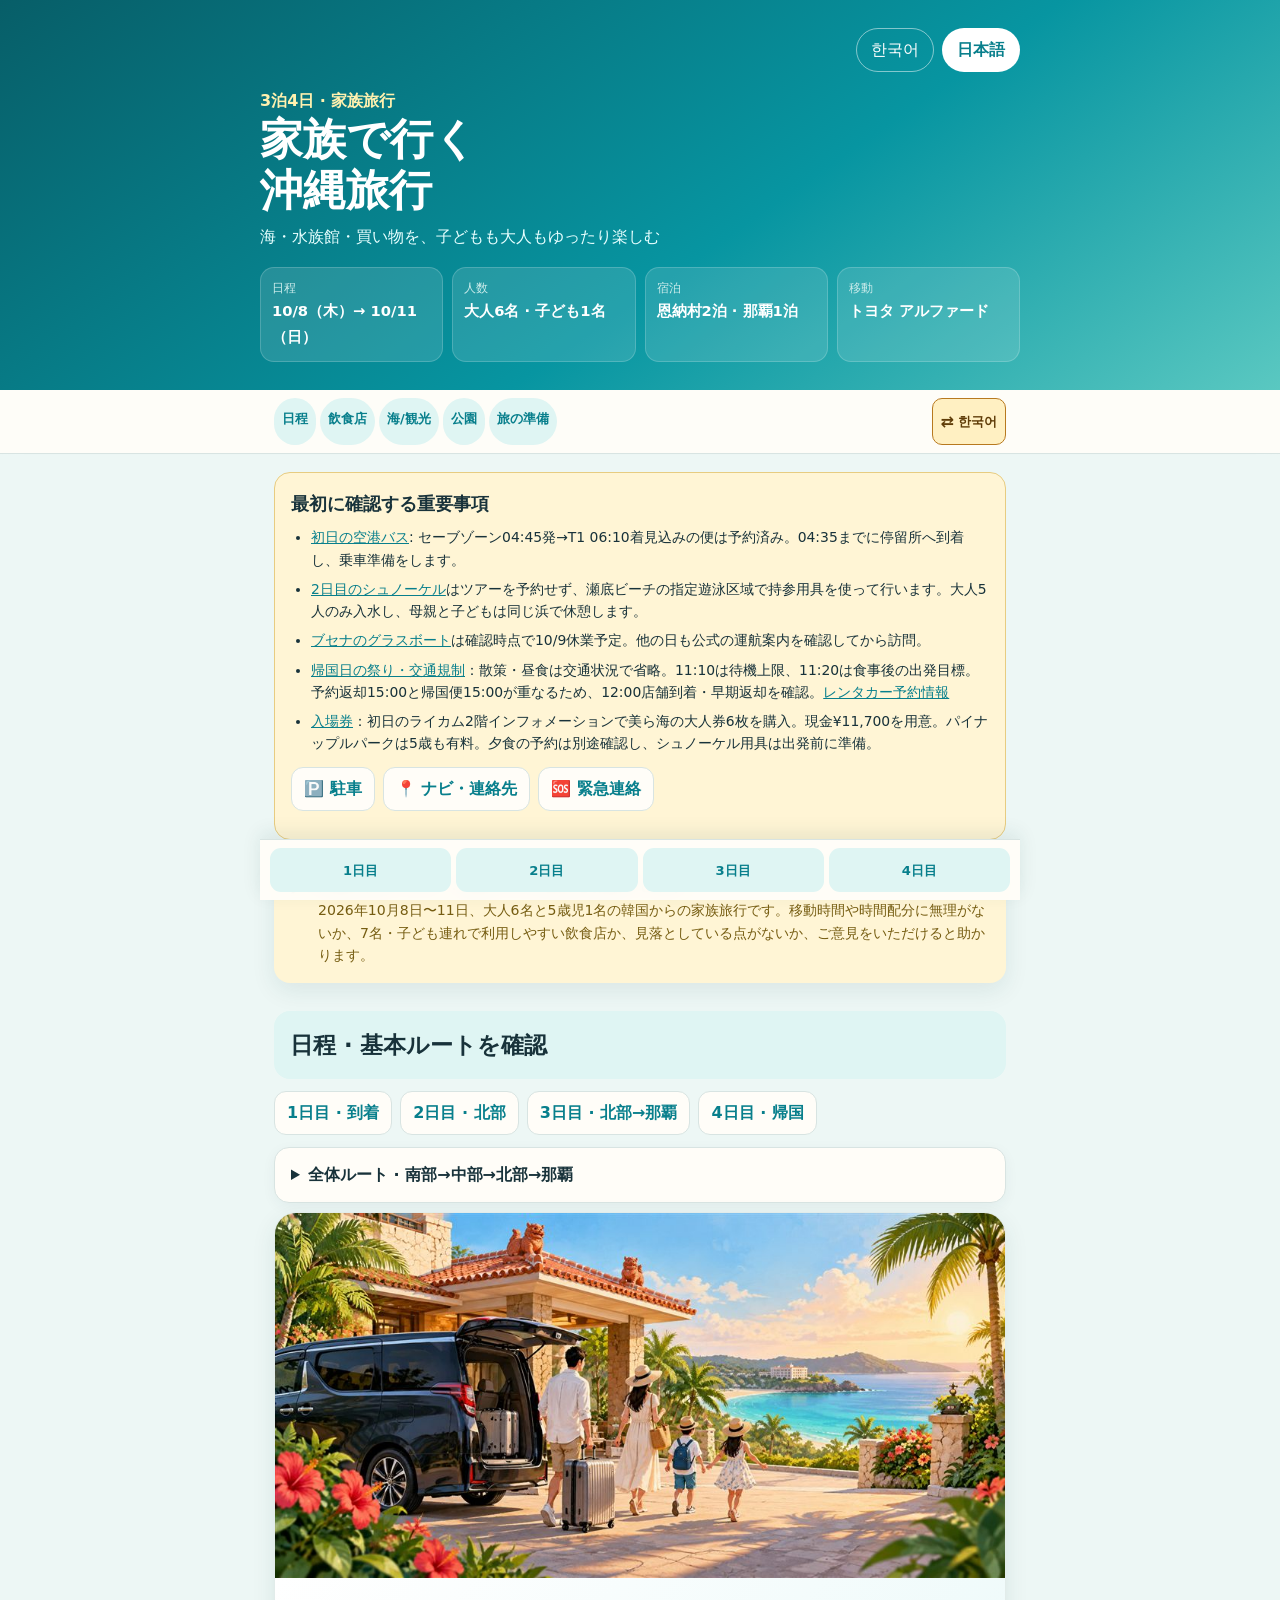
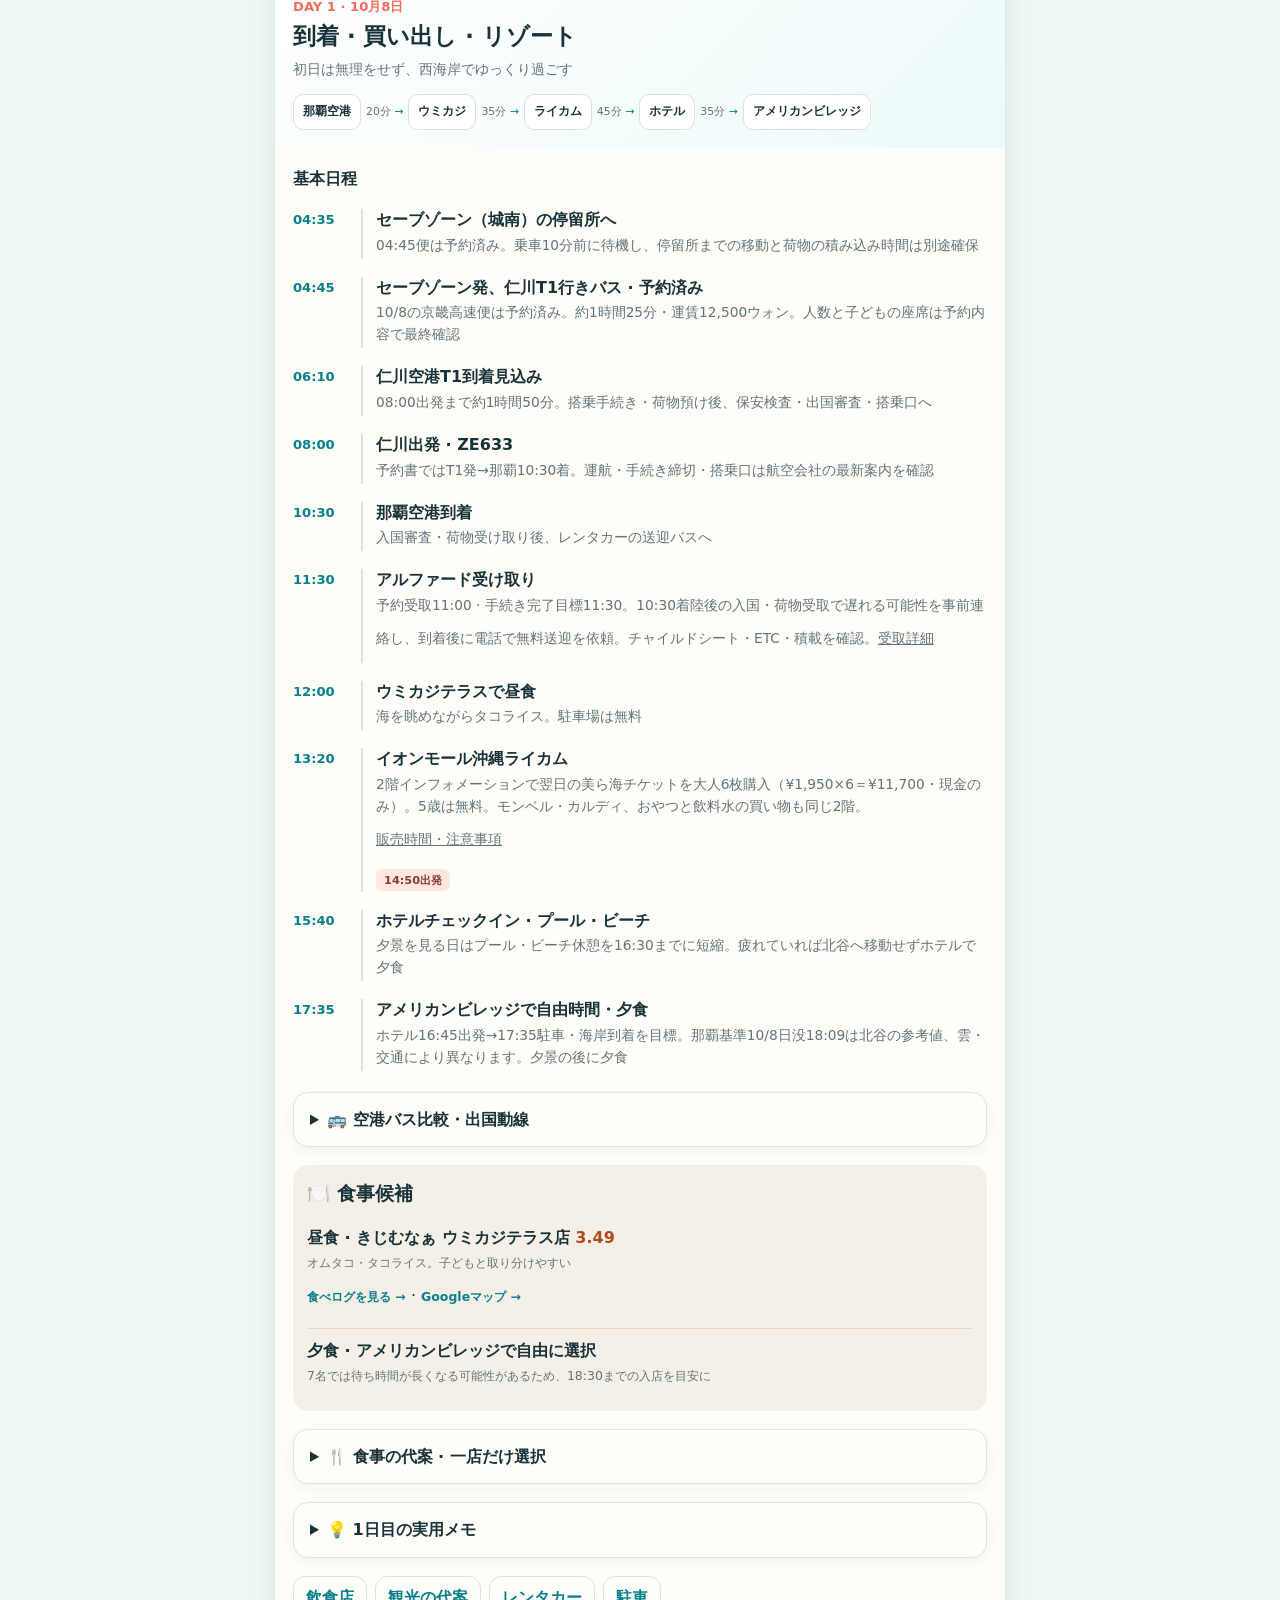
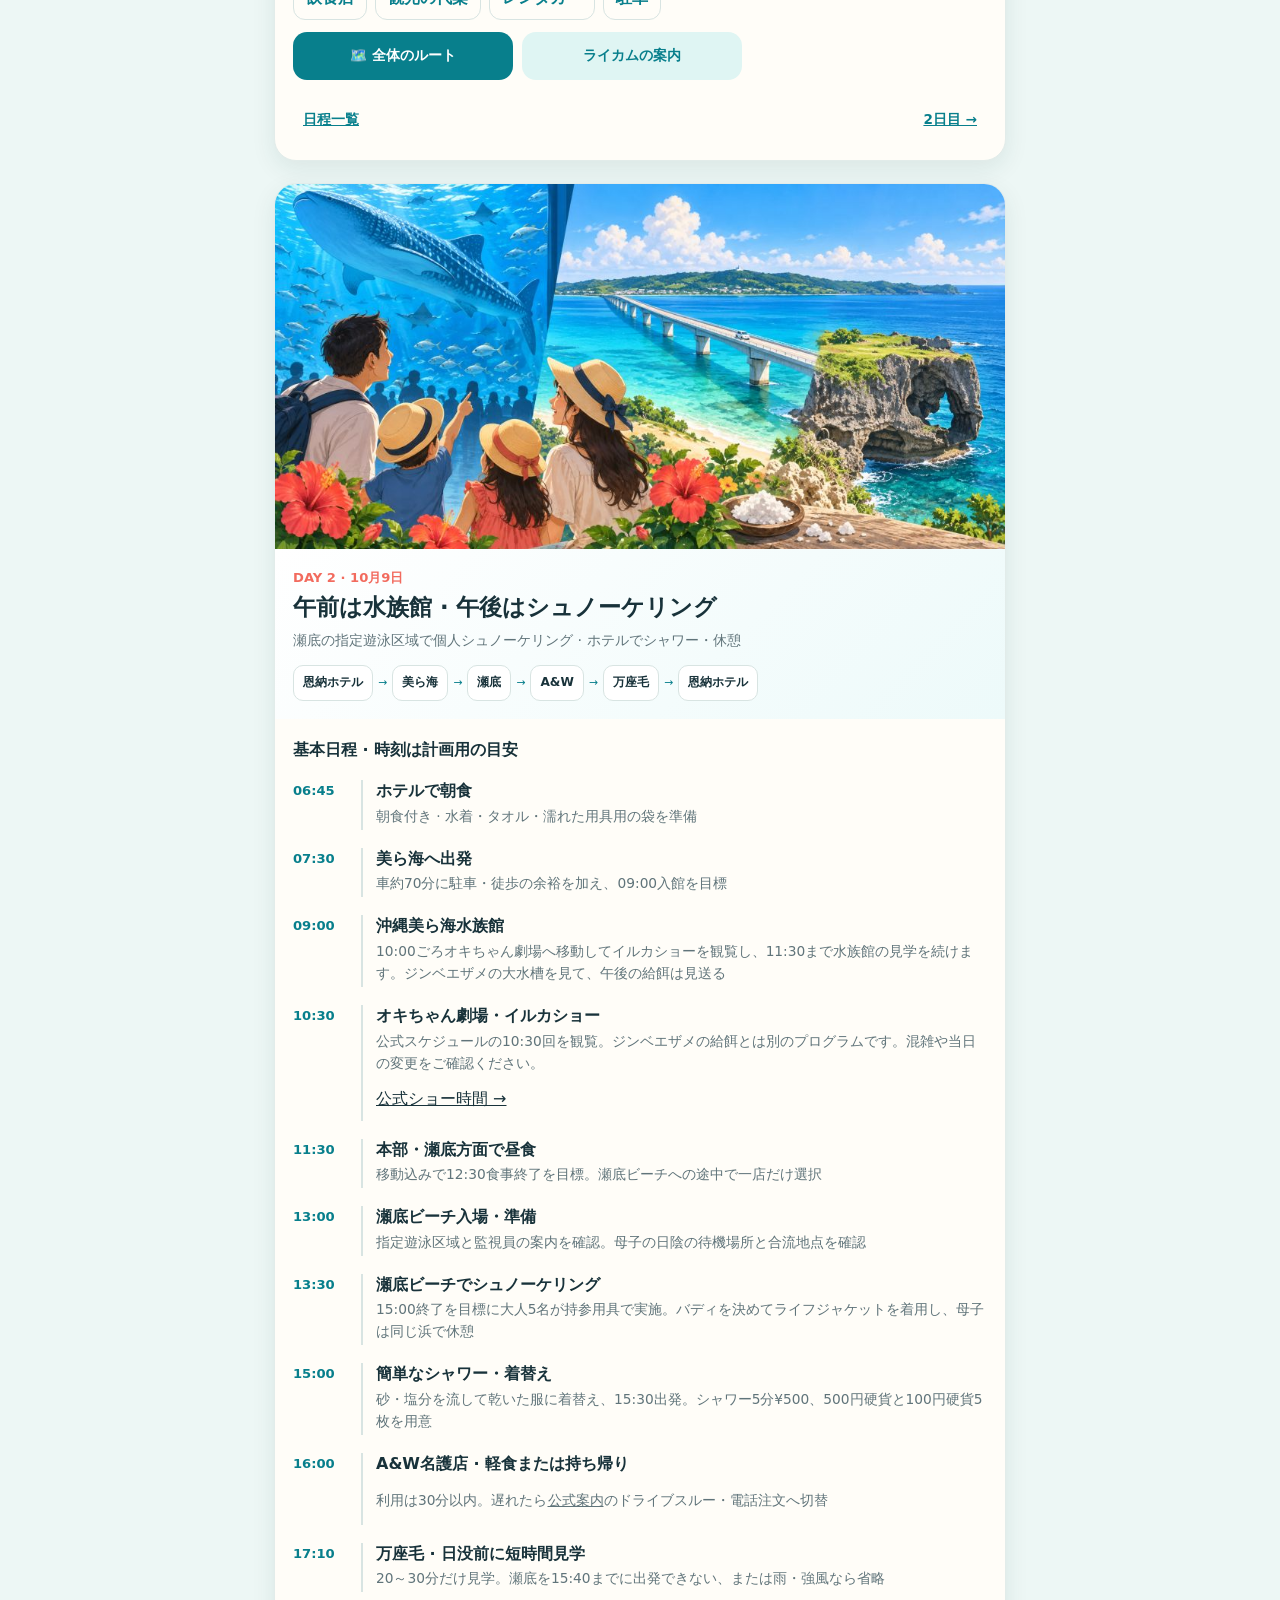
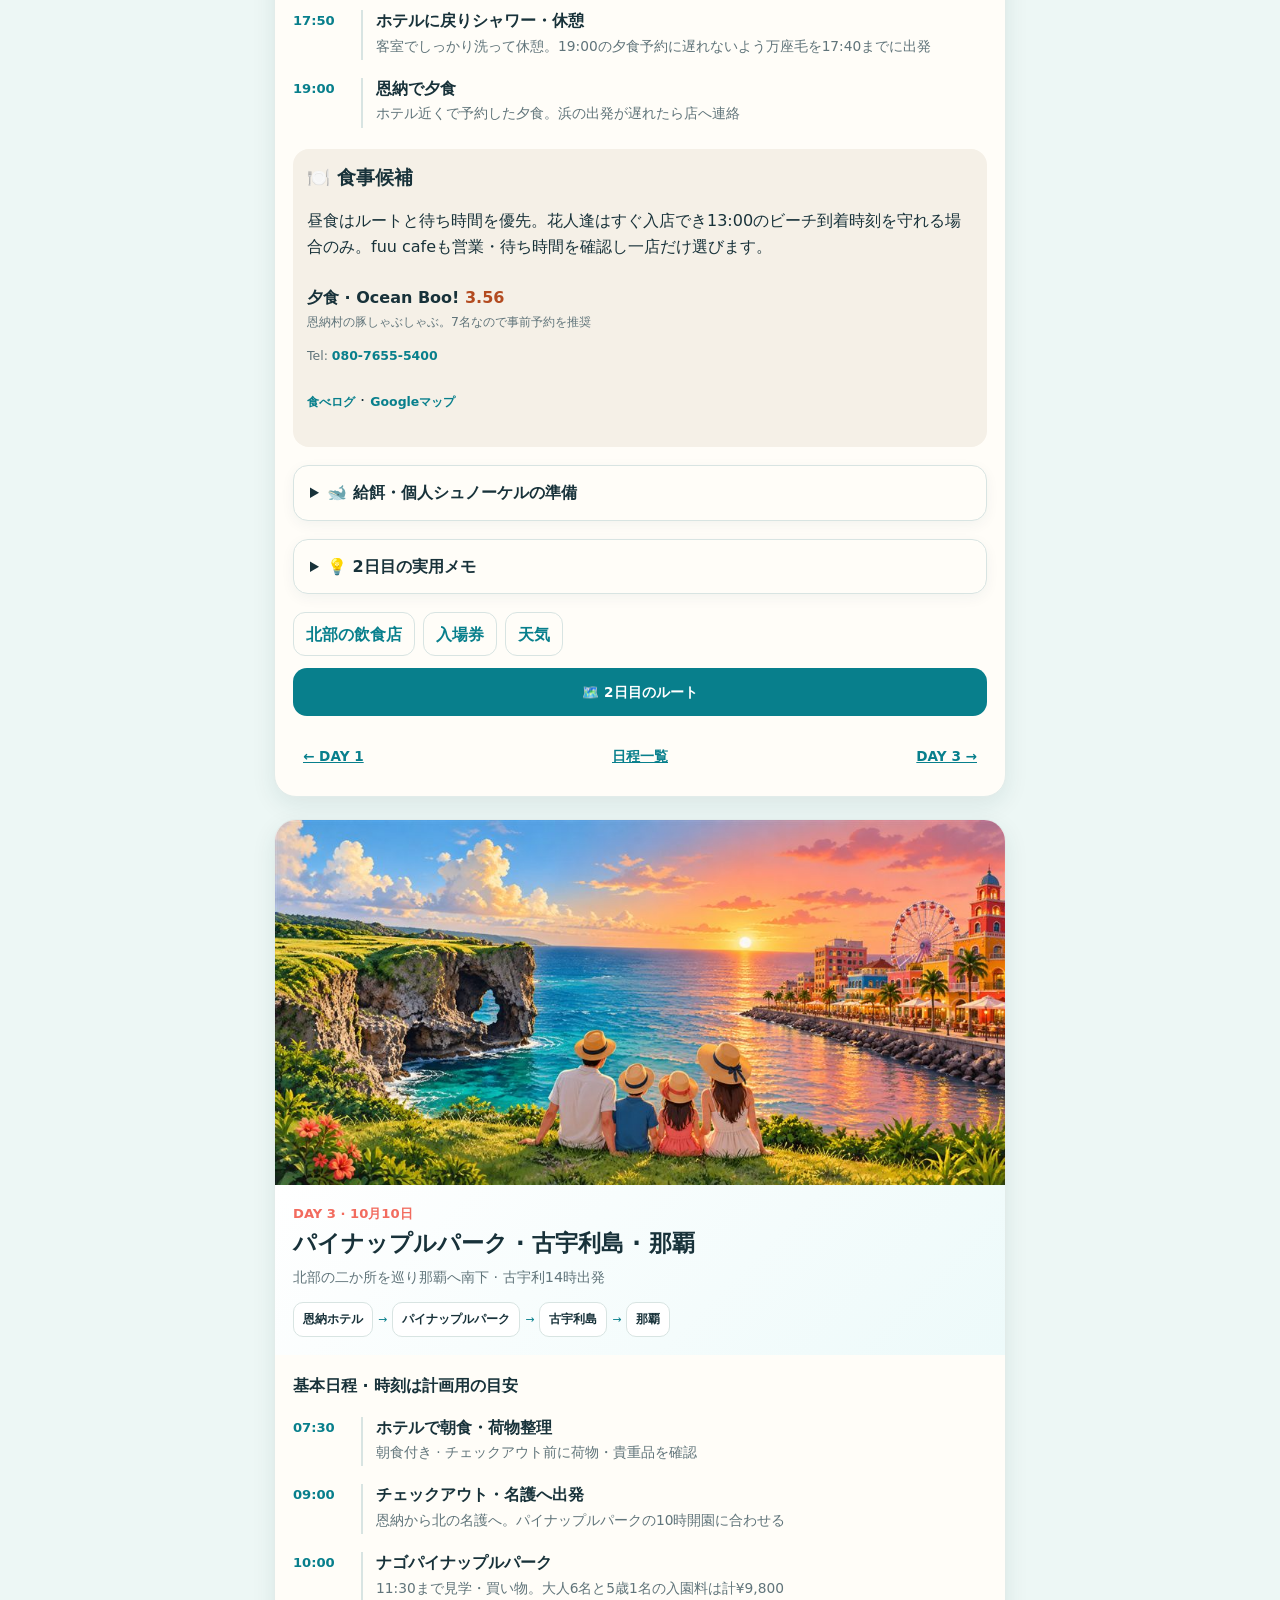
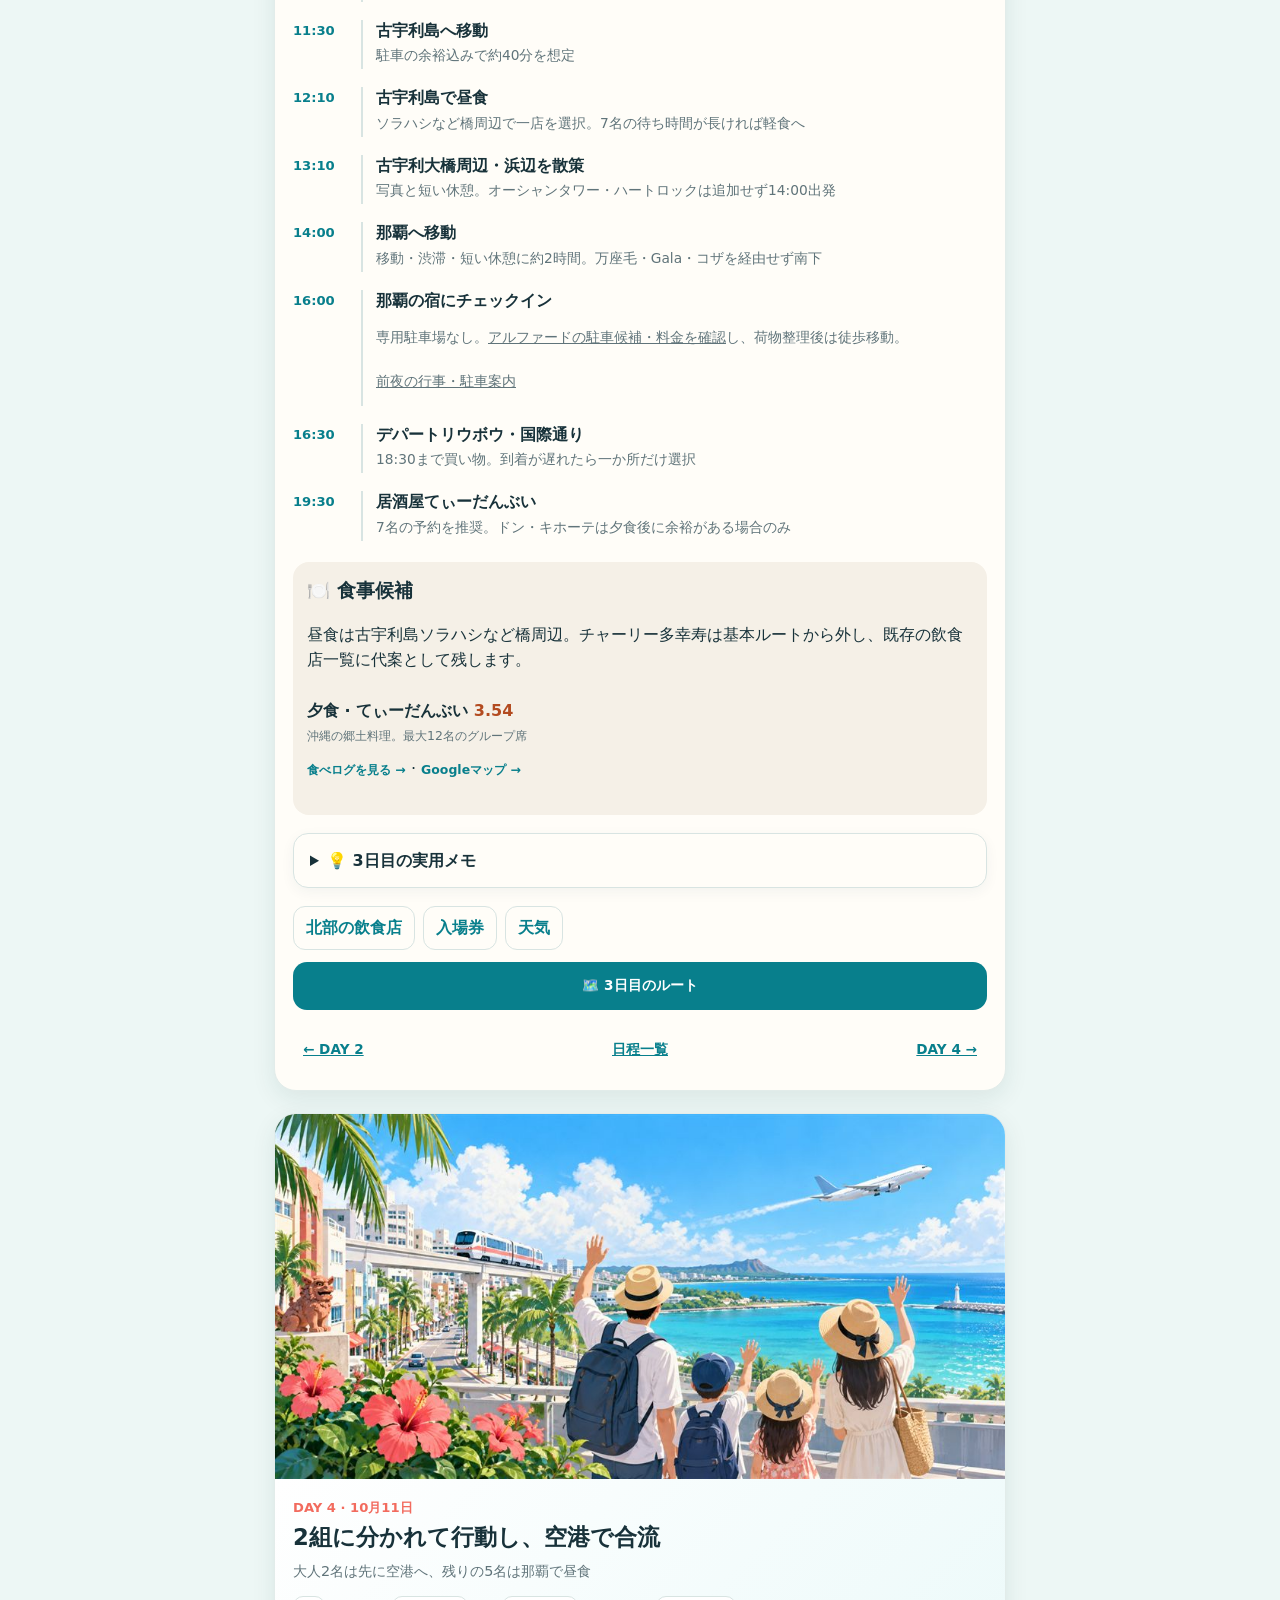
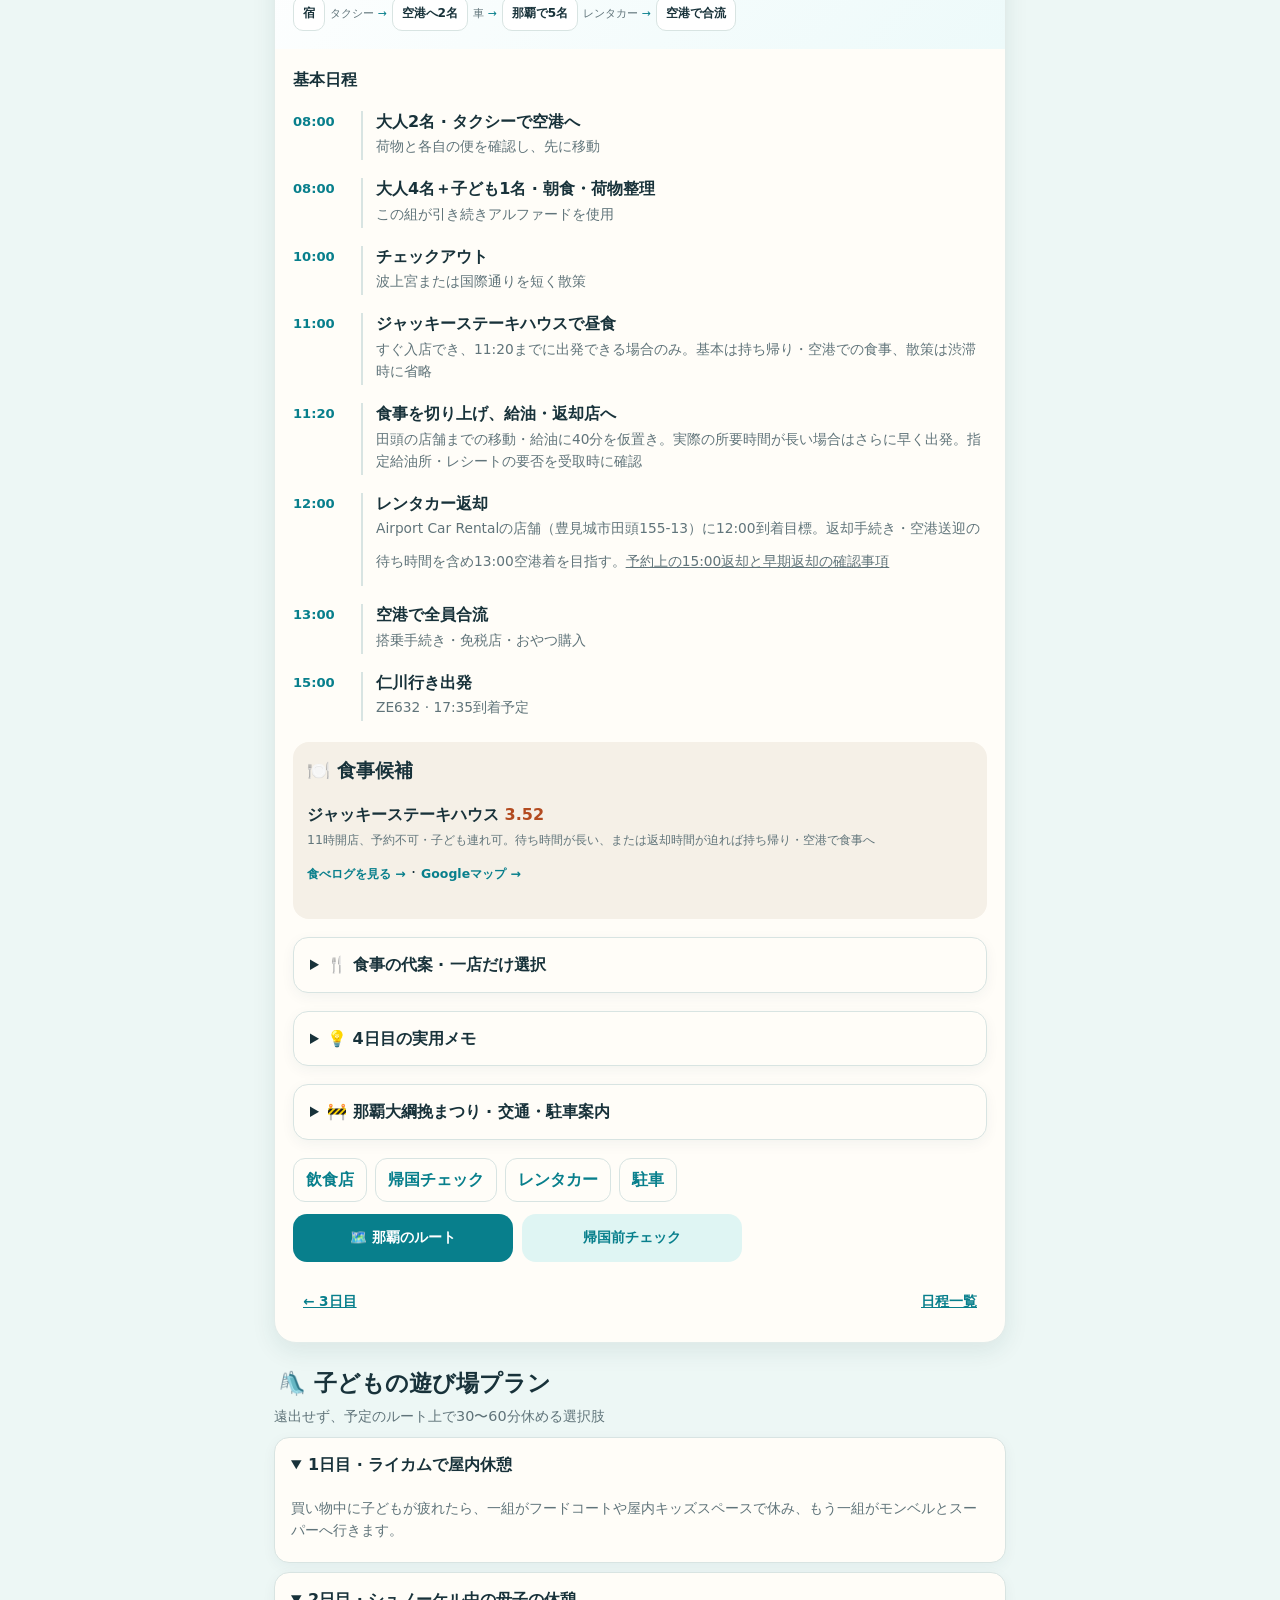
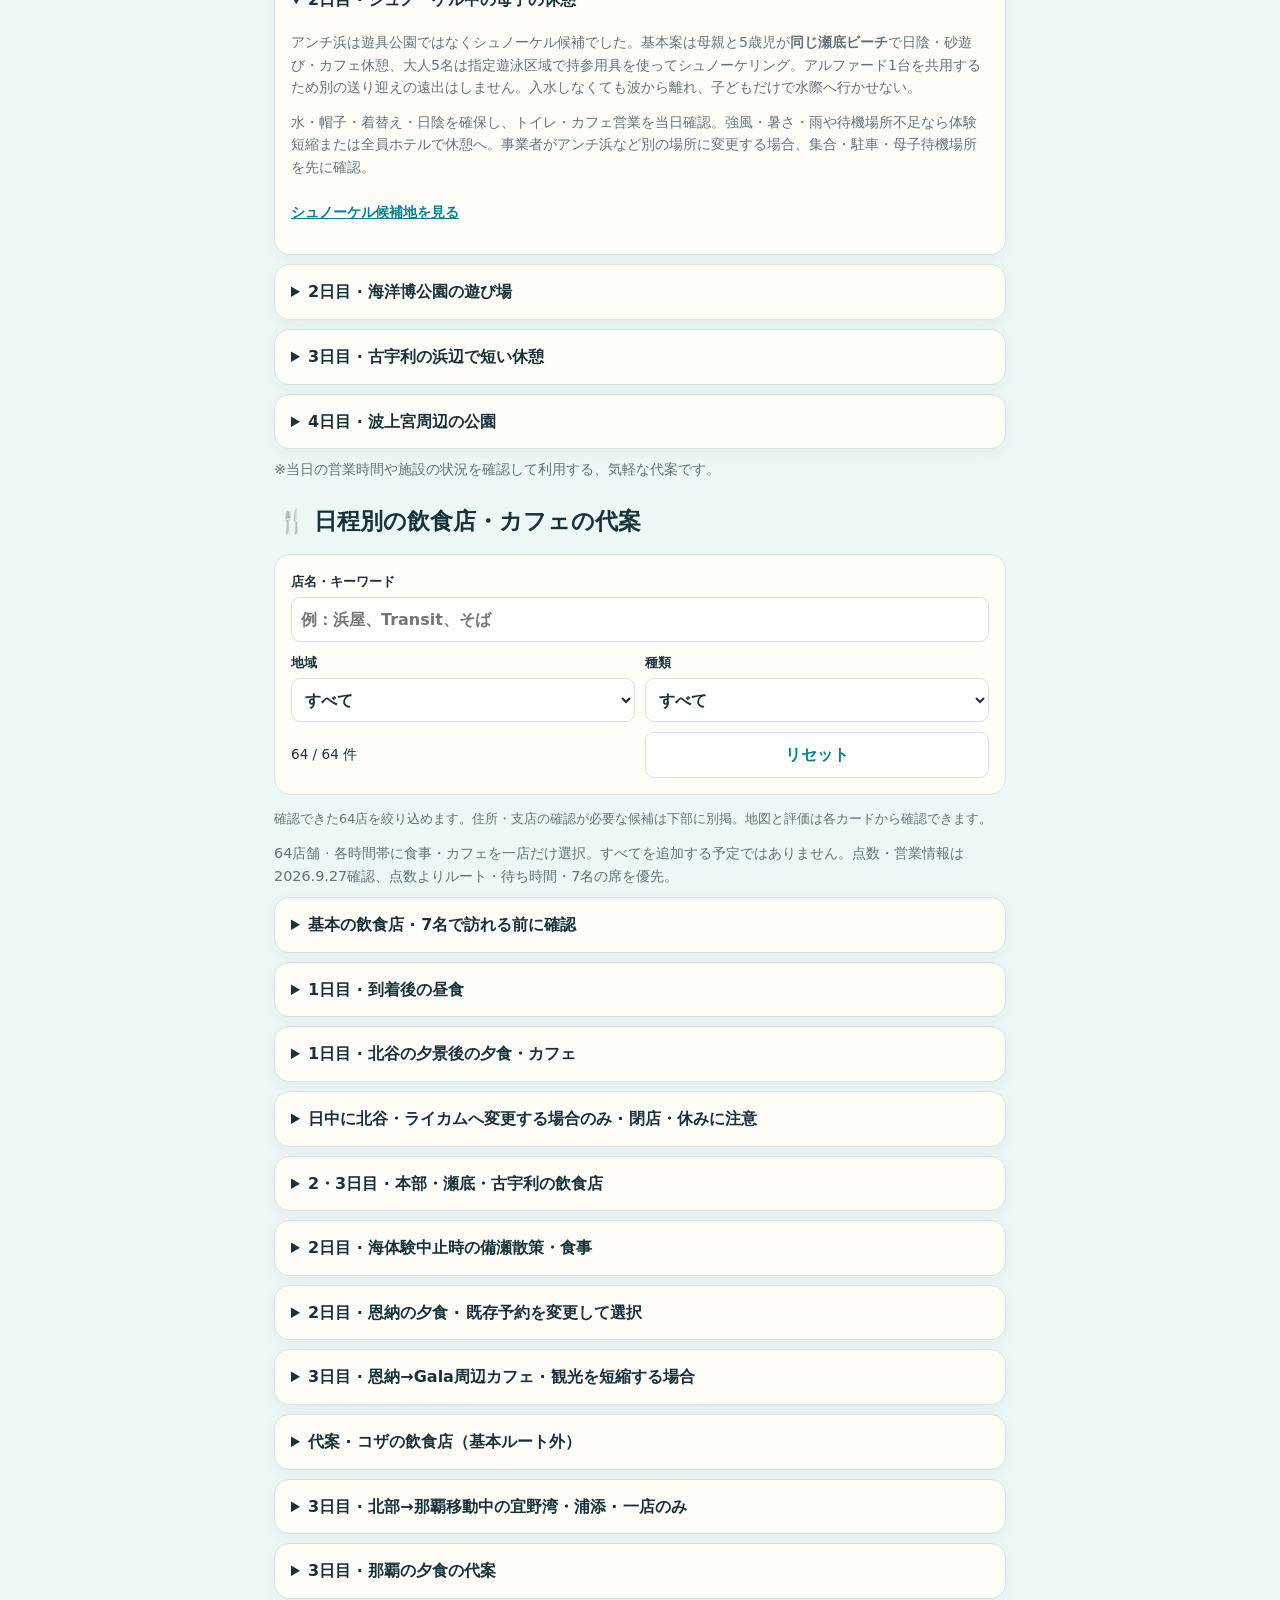
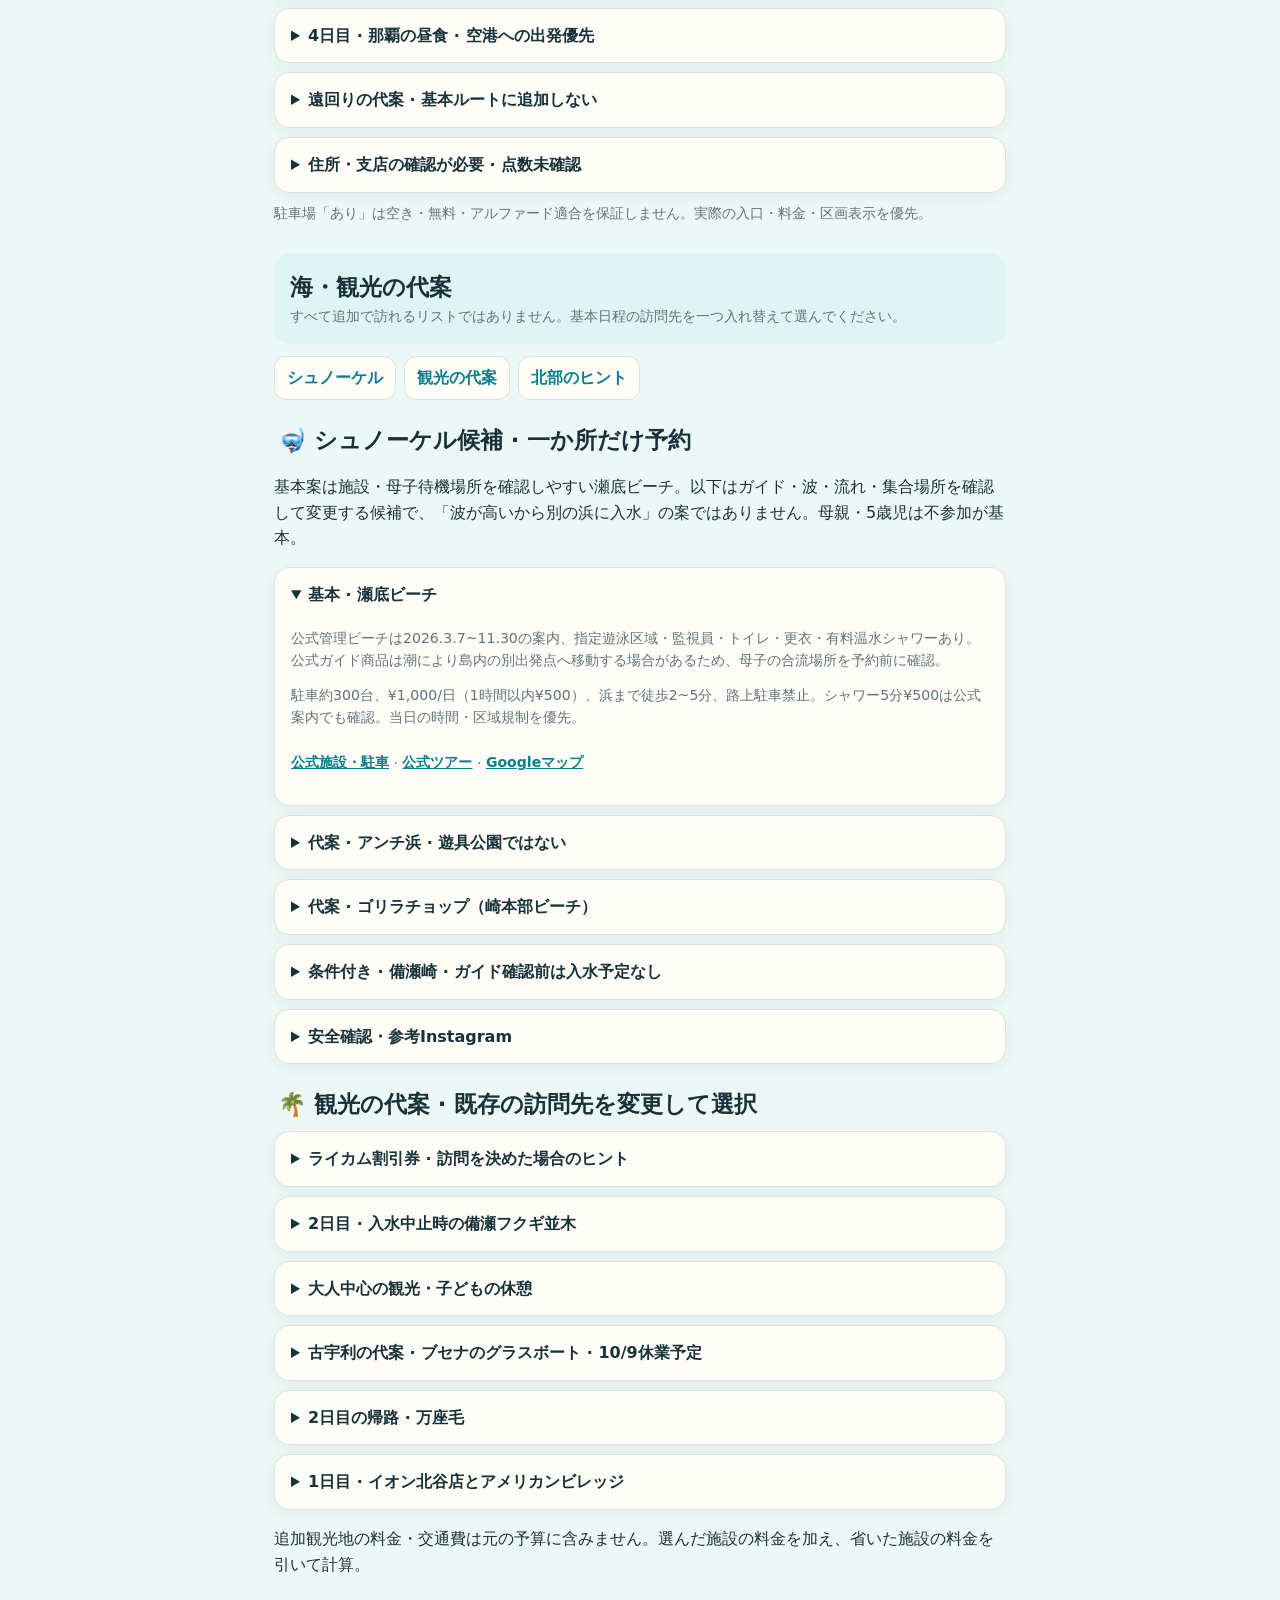
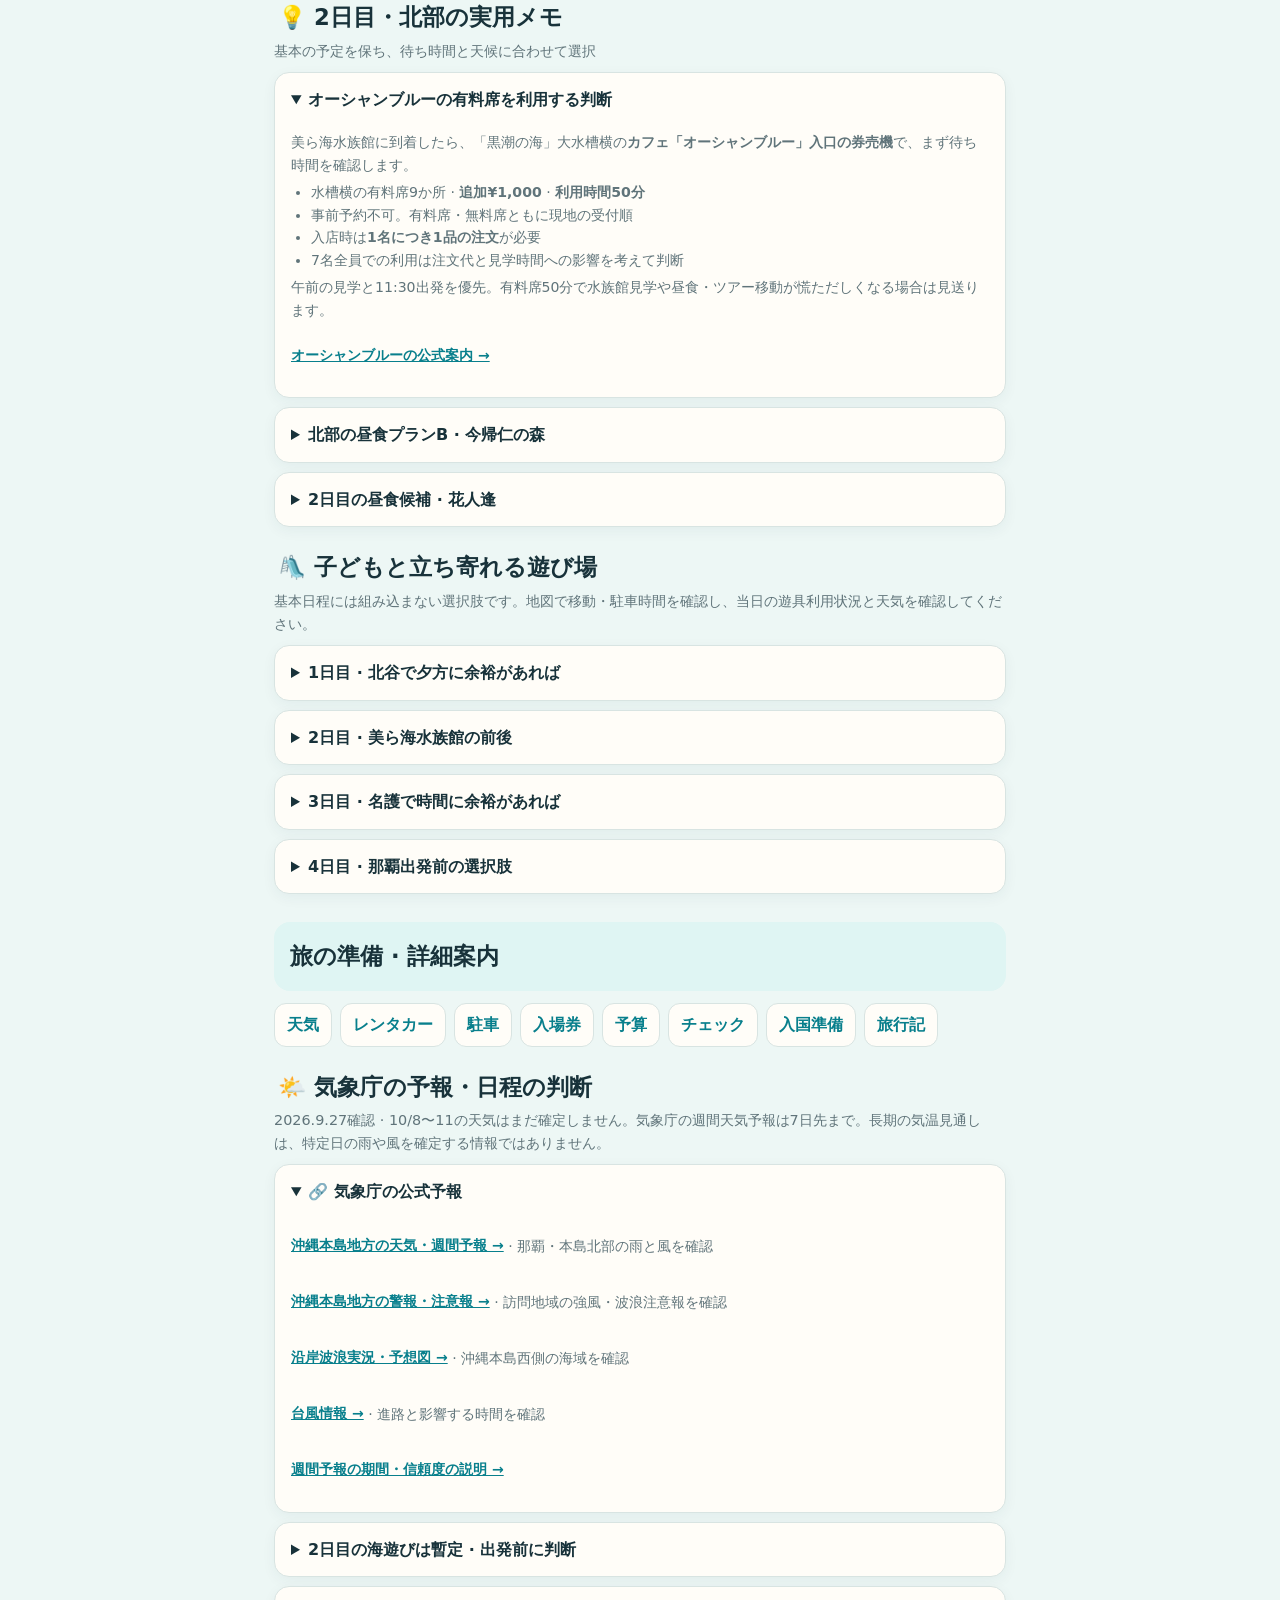
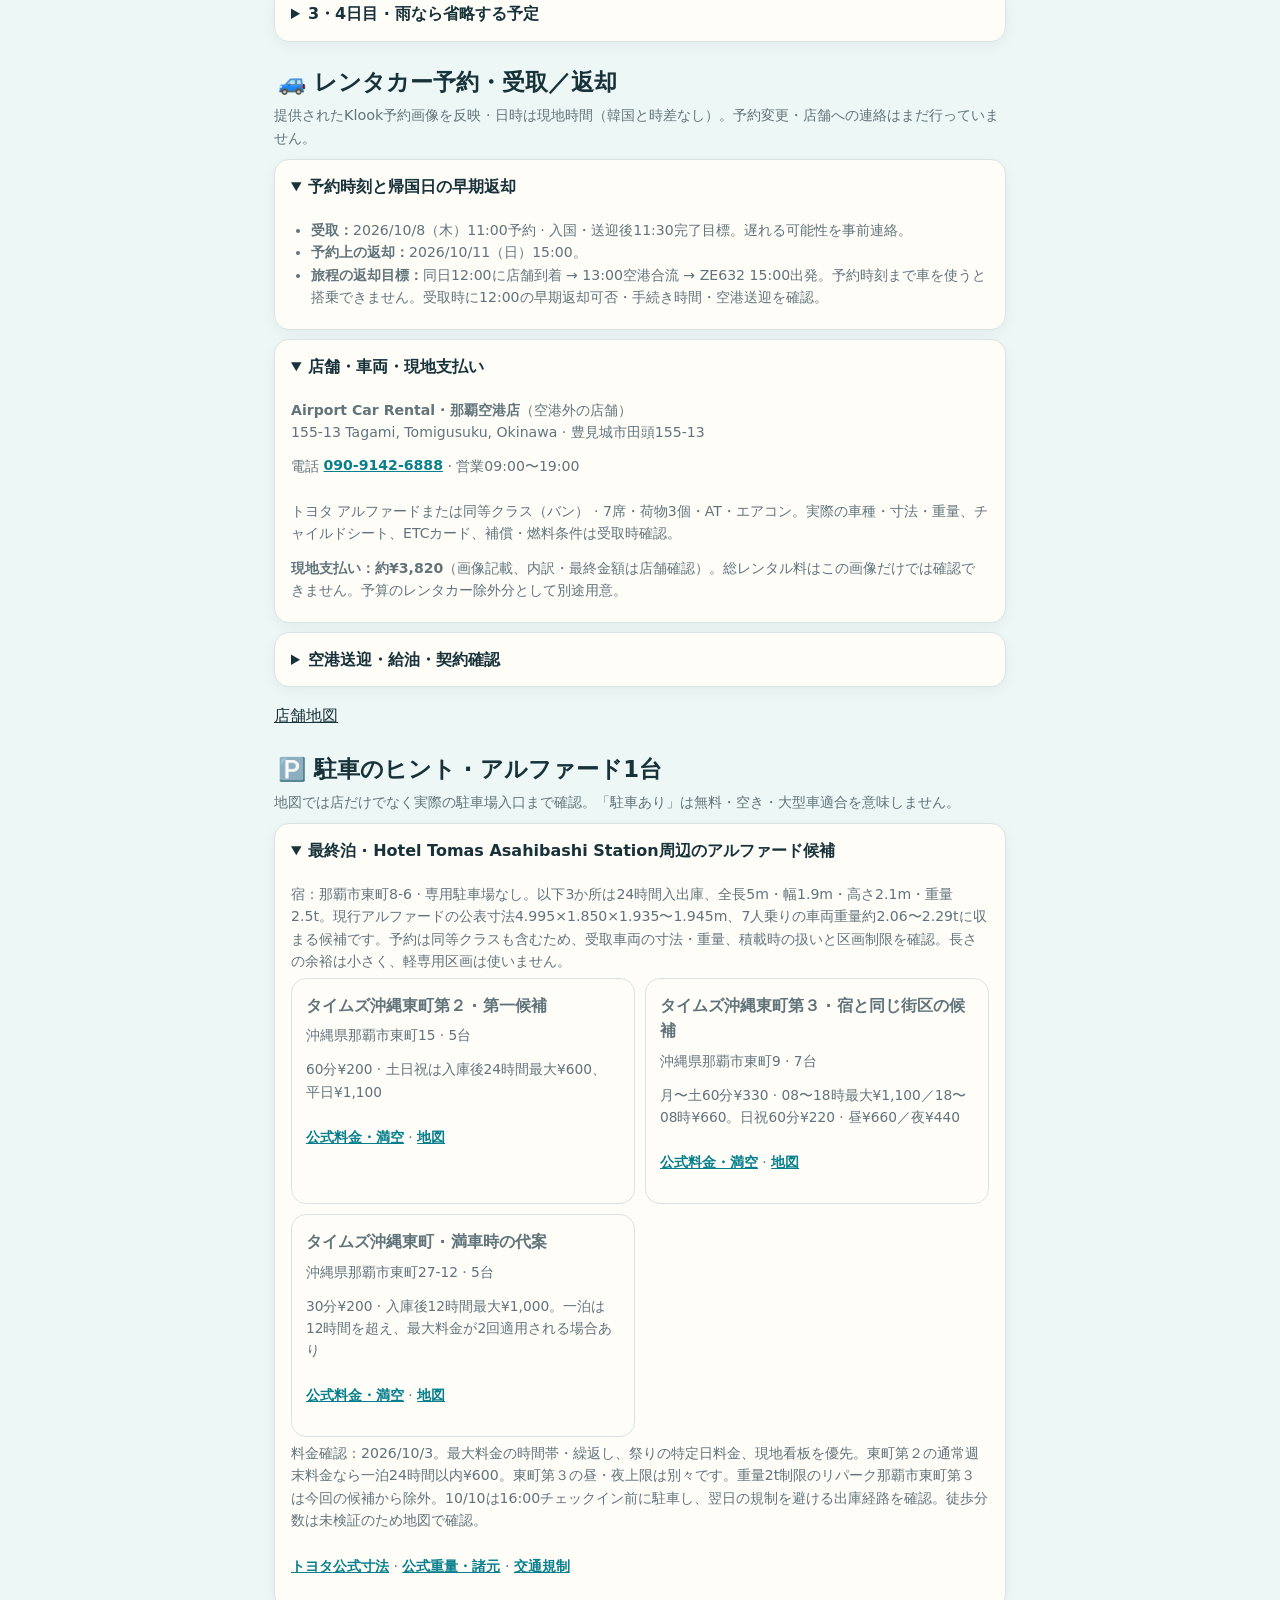
==== commit 69191b17: "Add optional attraction visit tips in both languages" ====
--- a/ja.html
+++ b/ja.html
@@ -71,7 +71,7 @@
 <article class="restaurant" data-place="itoman" id="rest-itoman" data-region="detour" data-category="seafood" data-search="이토만 어업협동조합 피시센터 糸満漁業協同組合 お魚センター itoman"><h3>糸満漁業協同組合 お魚センター <span class="score">3.45</span></h3><small>糸満漁業協同組合 お魚センター · 沖縄県 糸満市西崎町4-19</small><p>複数店舗の海鮮市場。平日09:00~18:00、週末09:00~19:00。1日目のウミカジ昼食の代わりに空港南へ迂回、帰国日の追加訪問は非推奨。</p><p><b>駐車：</b>駐車場あり、市場共用区画を確認。</p><div class="restaurant-links"><a href="https://tabelog.com/okinawa/A4704/A470402/47016707/" target="_blank" rel="noopener">食べログ</a><a href="https://www.google.com/maps/search/?api=1&amp;query=%E7%B3%B8%E6%BA%80%E6%BC%81%E6%A5%AD%E5%8D%94%E5%90%8C%E7%B5%84%E5%90%88%20%E3%81%8A%E9%AD%9A%E3%82%BB%E3%83%B3%E3%82%BF%E3%83%BC%20%E6%B2%96%E7%B8%84%E7%9C%8C%20%E7%B3%B8%E6%BA%80%E5%B8%82%E8%A5%BF%E5%B4%8E%E7%94%BA4-19" target="_blank" rel="noopener">Googleマップ</a></div></article>
 <article class="restaurant" data-place="yagiya" id="rest-yagiya" data-region="detour" data-category="noodle" data-search="야기야 屋宜家（やぎや） yagiya"><h3>屋宜家（やぎや） <span class="score">3.49</span></h3><small>屋宜家（やぎや） · 沖縄県 八重瀬町大頓1172</small><p>そば。11:00~15:15、火休の案内、予約可。南部八重瀬への遠出。1日目ウミカジの代わりならライカム・チェックインを再計算。帰国前に無理に追加しない。</p><p><b>駐車：</b>駐車場あり、台数未確認。</p><div class="restaurant-links"><a href="https://tabelog.com/okinawa/A4704/A470402/47001738/" target="_blank" rel="noopener">食べログ</a><a href="https://www.google.com/maps/search/?api=1&amp;query=%E5%B1%8B%E5%AE%9C%E5%AE%B6%EF%BC%88%E3%82%84%E3%81%8E%E3%82%84%EF%BC%89%20%E6%B2%96%E7%B8%84%E7%9C%8C%20%E5%85%AB%E9%87%8D%E7%80%AC%E7%94%BA%E5%A4%A7%E9%A0%931172" target="_blank" rel="noopener">Googleマップ</a></div></article>
 <article class="restaurant" data-place="richamocha" id="rest-richamocha" data-region="detour" data-category="cafe" data-search="리카모카 카페 · 킨 リカモカ カフェ richamocha"><h3>リカモカ カフェ <span class="score">3.06</span></h3><small>リカモカ カフェ · 沖縄県 金武町金武4285</small><p>カフェ。平日11:00~17:00／週末10:00~18:00、水木休。東海岸の金武への遠出、1日目は除外し別の観光を省くルートのみ。</p><p><b>駐車：</b>近隣無料公共駐車場の案内。出入口・許可区画を確認。</p><div class="restaurant-links"><a href="https://tabelog.com/okinawa/A4703/A470302/47003403/" target="_blank" rel="noopener">食べログ</a><a href="https://www.google.com/maps/search/?api=1&amp;query=%E3%83%AA%E3%82%AB%E3%83%A2%E3%82%AB%20%E3%82%AB%E3%83%95%E3%82%A7%20%E6%B2%96%E7%B8%84%E7%9C%8C%20%E9%87%91%E6%AD%A6%E7%94%BA%E9%87%91%E6%AD%A64285" target="_blank" rel="noopener">Googleマップ</a></div></article>
-<p class="return-link"><a href="#itinerary">← 基本日程に戻る</a></p></div></details><details id="food-unresolved"><summary>住所・支店の確認が必要 · 点数未確認</summary><div class="detail"><p><b>KING TACOS 大山</b> — 宜野湾市大山1-24-10 · 頂いた住所の支店は未確認、他店の点数は付けていません。</p><p><a href="https://tabelog.com/okinawa/rstLst/?sk=KING%20TACOS%20%E5%A4%A7%E5%B1%B1" target="_blank" rel="noopener">食べログ検索（点数未確認）</a> · <a href="https://www.google.com/maps/search/?api=1&amp;query=KING%20TACOS%20%E5%A4%A7%E5%B1%B1%20%E6%B2%96%E7%B8%84%E7%9C%8C%20%E5%AE%9C%E9%87%8E%E6%B9%BE%E5%B8%82%E5%A4%A7%E5%B1%B11-24-10" target="_blank" rel="noopener">Googleマップ検索</a></p><p><b>Chingones 宮城</b> — 北谷町宮城3-51 · 該当北谷店の食べログ・駐車・営業は未確認。金武・コザ店と区別。</p><p><a href="https://tabelog.com/okinawa/rstLst/?sk=Chingones%20%E5%AE%AE%E5%9F%8E" target="_blank" rel="noopener">食べログ検索（点数未確認）</a> · <a href="https://www.google.com/maps/search/?api=1&amp;query=Chingones%20%E5%AE%AE%E5%9F%8E%20%E6%B2%96%E7%B8%84%E7%9C%8C%20%E5%8C%97%E8%B0%B7%E7%94%BA%E5%AE%AE%E5%9F%8E3-51" target="_blank" rel="noopener">Googleマップ検索</a></p><p><b>オブリガード 北谷</b> — 北谷町北谷2-17-44 · 頂いた住所は未確認。旧美浜店は閉店表示のため現推薦には含めていません。</p><p><a href="https://tabelog.com/okinawa/rstLst/?sk=%E3%82%AA%E3%83%96%E3%83%AA%E3%82%AC%E3%83%BC%E3%83%89%20%E5%8C%97%E8%B0%B7" target="_blank" rel="noopener">食べログ検索（点数未確認）</a> · <a href="https://www.google.com/maps/search/?api=1&amp;query=%E3%82%AA%E3%83%96%E3%83%AA%E3%82%AC%E3%83%BC%E3%83%89%20%E5%8C%97%E8%B0%B7%20%E6%B2%96%E7%B8%84%E7%9C%8C%20%E5%8C%97%E8%B0%B7%E7%94%BA%E5%8C%97%E8%B0%B72-17-44" target="_blank" rel="noopener">Googleマップ検索</a></p><p><b>Yakiniku Tachibana 牧志</b> — 那覇市牧志2-11-1 · 店名・住所の組合せは未確認。見つかった鏡原店へ勝手に置き換えていません。</p><p><a href="https://tabelog.com/okinawa/rstLst/?sk=Yakiniku%20Tachibana%20%E7%89%A7%E5%BF%97" target="_blank" rel="noopener">食べログ検索（点数未確認）</a> · <a href="https://www.google.com/maps/search/?api=1&amp;query=Yakiniku%20Tachibana%20%E7%89%A7%E5%BF%97%20%E6%B2%96%E7%B8%84%E7%9C%8C%20%E9%82%A3%E8%A6%87%E5%B8%82%E7%89%A7%E5%BF%972-11-1" target="_blank" rel="noopener">Googleマップ検索</a></p><p><b>Orion draft beer</b> — オリオンドラフトは特定の店でなくビール商品として確認。飲食店カード・点数は付けず、運転者は飲酒しません。 <a href="https://www.orionbeer.co.jp/brand/draft/" target="_blank" rel="noopener">公式商品</a></p></div></details><p class="day-summary">駐車場「あり」は空き・無料・アルファード適合を保証しません。実際の入口・料金・区画表示を優先。</p></section><div class="section-intro" id="sea-options"><h2>海・観光の代案</h2><p class="day-summary">すべて追加で訪れるリストではありません。基本日程の訪問先を一つ入れ替えて選んでください。</p></div><nav class="jump-links" aria-label="関連する詳細案内"><a href="#snorkel-options">シュノーケル</a><a href="#nearby-options">観光の代案</a><a href="#north-tips">北部のヒント</a></nav><section class="info" id="snorkel-options"><h2>🤿 シュノーケル候補 · 一か所だけ予約</h2><p>基本案は施設・母子待機場所を確認しやすい瀬底ビーチ。以下はガイド・波・流れ・集合場所を確認して変更する候補で、「波が高いから別の浜に入水」の案ではありません。母親・5歳児は不参加が基本。</p><details open><summary>基本 · 瀬底ビーチ</summary><div class="detail"><p>公式管理ビーチは2026.3.7~11.30の案内、指定遊泳区域・監視員・トイレ・更衣・有料温水シャワーあり。公式ガイド商品は潮により島内の別出発点へ移動する場合があるため、母子の合流場所を予約前に確認。</p><p>駐車約300台、¥1,000/日（1時間以内¥500）、浜まで徒歩2~5分、路上駐車禁止。シャワー5分¥500は公式案内でも確認。当日の時間・区域規制を優先。</p><p><a href="https://www.sesokobeach.jp/about/" target="_blank" rel="noopener">公式施設・駐車</a> · <a href="https://www.sesokobeach.jp/activity/" target="_blank" rel="noopener">公式ツアー</a> · <a href="https://www.google.com/maps/search/?api=1&amp;query=%E7%80%AC%E5%BA%95%E3%83%93%E3%83%BC%E3%83%81%20%E6%9C%AC%E9%83%A8%E7%94%BA%E7%80%AC%E5%BA%955583-1" target="_blank" rel="noopener">Googleマップ</a></p></div></details><details><summary>代案 · アンチ浜 · 遊具公園ではない</summary><div class="detail"><p>瀬底大橋下の浜のガイドシュノーケル候補。確認した現地事業者の商品は6歳以上で、5歳児に同商品を勧めません。母子は入水せず日陰で待機し、非参加者の席・トイレ・駐車・合流を事業者に確認。</p><p>地域観光案内は橋下の水路を遊泳禁止・速い流れ・急な深さ変化として警告。現監視体制は未確認、管理海水浴場とはみなさない。事業者指定・有料駐車区画を確認し、橋・進入路に駐車しない。</p><p><a href="https://anchi-beach-oms-sesoko.com/" target="_blank" rel="noopener">現地ツアー・年齢</a> · <a href="https://anchi-beach-oms-sesoko.com/faq/" target="_blank" rel="noopener">安全・取消FAQ</a> · <a href="https://www.tanoshima.jp/spot/anchihama" target="_blank" rel="noopener">地域観光の注意</a> · <a href="https://www.google.com/maps/search/?api=1&amp;query=%E3%82%A2%E3%83%B3%E3%83%81%E6%B5%9C%20%E6%9C%AC%E9%83%A8%E7%94%BA%E7%80%AC%E5%BA%952631-1" target="_blank" rel="noopener">Googleマップ</a></p></div></details><details><summary>代案 · ゴリラチョップ（崎本部ビーチ）</summary><div class="detail"><p>本部のビーチエントリーポイントで公式観光サイトにダイビング地として紹介。初心者向けという紹介は当日の安全保証ではなく、予約事業者が風・流れ・入口を判断する場合のみシュノーケルの代案。</p><p>崎本部緑地公園の駐車可否・門の時間・トイレを当日確認。母子の日陰・待機場所が不明なら全員ホテルで休憩へ。</p><p><a href="https://www.okinawastory.jp/feature/activity/diving" target="_blank" rel="noopener">公式観光のポイント</a> · <a href="https://jcation.com/omusubi/ocean-king.ryukyu/8401/" target="_blank" rel="noopener">ガイド商品例</a> · <a href="https://www.google.com/maps/search/?api=1&amp;query=%E3%82%B4%E3%83%AA%E3%83%A9%E3%83%81%E3%83%A7%E3%83%83%E3%83%97%20%E5%B4%8E%E6%9C%AC%E9%83%A8%E7%B7%91%E5%9C%B0%E5%85%AC%E5%9C%92%20%E6%9C%AC%E9%83%A8%E7%94%BA%E5%B4%8E%E6%9C%AC%E9%83%A85232" target="_blank" rel="noopener">Googleマップ</a></p></div></details><details><summary>条件付き · 備瀬崎 · ガイド確認前は入水予定なし</summary><div class="detail"><p>水族館近くの備瀬崎はフクギ散策と組み合わせる北部候補ですが、地点別の流れ・潮時・監視・駐車条件は未確認。ガイドが同行と当日の可否を確認した場合のみ2日目午後の瀬底ツアーを置き換え、二か所を連続で訪問しません。母子はフクギ散策か事業者が確認した休憩場所へ。</p><p><a href="https://bise-marine.rezio.shop/ja-JP" target="_blank" rel="noopener">備瀬の現地ツアー確認</a> · <a href="https://maps.app.goo.gl/38k6XHKSdHUiGqRF6" target="_blank" rel="noopener">頂いた備瀬崎のGoogleマップ</a></p></div></details><details><summary>安全確認・参考Instagram</summary><div class="detail"><p>ライフジャケット・バディ同行・当日の天候海況と事業者判断を優先。一人で入水せず、飲酒後に参加しない。個人旅行記・SNS映像は撮影時の記録で、安全や現在の入水許可の根拠ではありません。</p><p><a href="https://www6.kaiho.mlit.go.jp/watersafety/snorkeling/" target="_blank" rel="noopener">海上保安庁の安全案内</a></p><p>頂いた4投稿は本文アクセス制限で内容未確認、原文リンクのみ保存。</p><p><a href="https://www.instagram.com/p/DXp77CaAWHM/" target="_blank" rel="noopener">Instagram 1</a> · <a href="https://www.instagram.com/p/DXaVExeAeZY/" target="_blank" rel="noopener">Instagram 2</a> · <a href="https://www.instagram.com/p/DXOihnxEexW/" target="_blank" rel="noopener">Instagram 3</a> · <a href="https://www.instagram.com/p/DXJRdleAWQa/" target="_blank" rel="noopener">Instagram 4</a></p></div></details></section><section class="info" id="nearby-options"><h2>🌴 観光の代案 · 既存の訪問先を変更して選択</h2><details><summary>2日目 · 入水中止時の備瀬フクギ並木</summary><div class="detail"><p>2日目午後のビーチ入水中止時、水族館の後に備瀬を30〜45分散策する代案。ツアー実施時は追加せず、古宇利は3日目に訪問。</p><p>生活集落のためアルファードは外側の許可駐車場に停め徒歩で入る。無料・有料が混在するので料金を現地確認、路地・住民区画へ進入しない。</p><p><a href="https://www.okinawastory.jp/spot/1348" target="_blank" rel="noopener">公式観光案内</a> · <a href="https://maps.app.goo.gl/wVBgVE3Rd91g29cj8" target="_blank" rel="noopener">フクギ並木Googleマップ</a> · <a href="#food-d2bise">備瀬の飲食店の点数・駐車</a></p><p><a href="https://maps.app.goo.gl/UTGSnT3FrU818L7K6" target="_blank" rel="noopener">頂いたBise Styleの地図</a> · <a href="https://maps.app.goo.gl/3W5hxdfGfanLLo178" target="_blank" rel="noopener">頂いた薪火燈の地図</a></p></div></details><details><summary>大人中心の観光・子どもの休憩</summary><div class="detail"><p>子ども専用観光地は追加しません。パイナップルパークは全員で見学し、瀬底・古宇利では同じ場所で保護者と休みます。</p></div></details><details><summary>古宇利の代案 · ブセナのグラスボート · 10/9休業予定</summary><div class="detail"><p>以前の調査ではブセナのボートは10/9休業予定。現在の基本日程には含めません。3日目の古宇利の代わりに選ぶ場合のみ、パイナップルパーク後の南下途中で運航・待ち時間と那覇到着時刻を確認。</p><p>4~10月のボート09:10~17:30、約20分。大人¥1,560・4歳〜中学生¥780（5歳有料）、母子¥2,340／大人6名＋子ども¥10,140。7名は現地先着、欠航・取消条件を確認して購入し、割引券は返金条件も確認。</p><p>無料駐車約200台、乗り場まで徒歩約10分または無料シャトル。ベビーカーは乗船不可、浮桟橋を歩く。展望塔は急な螺旋階段50段、子ども・年長者の体調を考慮。欠航なら別の海体験を強行しない。</p><p><a href="https://www.busena-marinepark.com/system.html" target="_blank" rel="noopener">当日の運航・休業確認 →</a> · <a href="https://www.busena-marinepark.com/charge.html" target="_blank" rel="noopener">公式料金</a> · <a href="https://www.busena-marinepark.com/sp/index.html" target="_blank" rel="noopener">公式ホームページ</a> · <a href="https://maps.app.goo.gl/Ud9rGkyng543tBqN7" target="_blank" rel="noopener">グラスボート乗り場の地図</a></p></div></details><details><summary>2日目の帰路 · 万座毛</summary><div class="detail"><p>瀬底からA&amp;W名護店を経てホテルへ戻る途中、条件付きで立ち寄ります。瀬底を15:40までに出発できた場合のみ20～30分見学し、遅れた時や雨・強風時は省略。無料駐車場と大人6名の観覧料¥600は既存予算に別途加算。</p><p><a href="https://maps.app.goo.gl/RD9uSTA1XAXG7nJ98" target="_blank" rel="noopener">万座毛無料駐車場の地図</a> · <a href="https://www.manzamo.jp/" target="_blank" rel="noopener">公式施設</a></p></div></details><details><summary>1日目 · イオン北谷店とアメリカンビレッジ</summary><div class="detail"><p>イオンモール沖縄ライカムとイオン北谷店は別施設。ライカムのモンベル・カルディ買い物後にイオン北谷の買い物まで追加しない。イオン北谷の飲食店を選んだ場合のみ利用者の駐車条件を確認し、アメリカンビレッジ観光は公共駐車場区画を利用。</p><p><a href="https://maps.app.goo.gl/NDFEkTgd9hvr54TP6" target="_blank" rel="noopener">イオン北谷店の地図</a> · <a href="https://maps.app.goo.gl/7PbC6nYNNVA36V9v7" target="_blank" rel="noopener">アメリカンビレッジの地図</a></p></div></details><p>追加観光地の料金・交通費は元の予算に含みません。選んだ施設の料金を加え、省いた施設の料金を引いて計算。</p></section><section class="info" id="north-tips"><h2>💡 2日目・北部の実用メモ</h2><p class="day-summary">基本の予定を保ち、待ち時間と天候に合わせて選択</p>
+<p class="return-link"><a href="#itinerary">← 基本日程に戻る</a></p></div></details><details id="food-unresolved"><summary>住所・支店の確認が必要 · 点数未確認</summary><div class="detail"><p><b>KING TACOS 大山</b> — 宜野湾市大山1-24-10 · 頂いた住所の支店は未確認、他店の点数は付けていません。</p><p><a href="https://tabelog.com/okinawa/rstLst/?sk=KING%20TACOS%20%E5%A4%A7%E5%B1%B1" target="_blank" rel="noopener">食べログ検索（点数未確認）</a> · <a href="https://www.google.com/maps/search/?api=1&amp;query=KING%20TACOS%20%E5%A4%A7%E5%B1%B1%20%E6%B2%96%E7%B8%84%E7%9C%8C%20%E5%AE%9C%E9%87%8E%E6%B9%BE%E5%B8%82%E5%A4%A7%E5%B1%B11-24-10" target="_blank" rel="noopener">Googleマップ検索</a></p><p><b>Chingones 宮城</b> — 北谷町宮城3-51 · 該当北谷店の食べログ・駐車・営業は未確認。金武・コザ店と区別。</p><p><a href="https://tabelog.com/okinawa/rstLst/?sk=Chingones%20%E5%AE%AE%E5%9F%8E" target="_blank" rel="noopener">食べログ検索（点数未確認）</a> · <a href="https://www.google.com/maps/search/?api=1&amp;query=Chingones%20%E5%AE%AE%E5%9F%8E%20%E6%B2%96%E7%B8%84%E7%9C%8C%20%E5%8C%97%E8%B0%B7%E7%94%BA%E5%AE%AE%E5%9F%8E3-51" target="_blank" rel="noopener">Googleマップ検索</a></p><p><b>オブリガード 北谷</b> — 北谷町北谷2-17-44 · 頂いた住所は未確認。旧美浜店は閉店表示のため現推薦には含めていません。</p><p><a href="https://tabelog.com/okinawa/rstLst/?sk=%E3%82%AA%E3%83%96%E3%83%AA%E3%82%AC%E3%83%BC%E3%83%89%20%E5%8C%97%E8%B0%B7" target="_blank" rel="noopener">食べログ検索（点数未確認）</a> · <a href="https://www.google.com/maps/search/?api=1&amp;query=%E3%82%AA%E3%83%96%E3%83%AA%E3%82%AC%E3%83%BC%E3%83%89%20%E5%8C%97%E8%B0%B7%20%E6%B2%96%E7%B8%84%E7%9C%8C%20%E5%8C%97%E8%B0%B7%E7%94%BA%E5%8C%97%E8%B0%B72-17-44" target="_blank" rel="noopener">Googleマップ検索</a></p><p><b>Yakiniku Tachibana 牧志</b> — 那覇市牧志2-11-1 · 店名・住所の組合せは未確認。見つかった鏡原店へ勝手に置き換えていません。</p><p><a href="https://tabelog.com/okinawa/rstLst/?sk=Yakiniku%20Tachibana%20%E7%89%A7%E5%BF%97" target="_blank" rel="noopener">食べログ検索（点数未確認）</a> · <a href="https://www.google.com/maps/search/?api=1&amp;query=Yakiniku%20Tachibana%20%E7%89%A7%E5%BF%97%20%E6%B2%96%E7%B8%84%E7%9C%8C%20%E9%82%A3%E8%A6%87%E5%B8%82%E7%89%A7%E5%BF%972-11-1" target="_blank" rel="noopener">Googleマップ検索</a></p><p><b>Orion draft beer</b> — オリオンドラフトは特定の店でなくビール商品として確認。飲食店カード・点数は付けず、運転者は飲酒しません。 <a href="https://www.orionbeer.co.jp/brand/draft/" target="_blank" rel="noopener">公式商品</a></p></div></details><p class="day-summary">駐車場「あり」は空き・無料・アルファード適合を保証しません。実際の入口・料金・区画表示を優先。</p></section><div class="section-intro" id="sea-options"><h2>海・観光の代案</h2><p class="day-summary">すべて追加で訪れるリストではありません。基本日程の訪問先を一つ入れ替えて選んでください。</p></div><nav class="jump-links" aria-label="関連する詳細案内"><a href="#snorkel-options">シュノーケル</a><a href="#nearby-options">観光の代案</a><a href="#north-tips">北部のヒント</a></nav><section class="info" id="snorkel-options"><h2>🤿 シュノーケル候補 · 一か所だけ予約</h2><p>基本案は施設・母子待機場所を確認しやすい瀬底ビーチ。以下はガイド・波・流れ・集合場所を確認して変更する候補で、「波が高いから別の浜に入水」の案ではありません。母親・5歳児は不参加が基本。</p><details open><summary>基本 · 瀬底ビーチ</summary><div class="detail"><p>公式管理ビーチは2026.3.7~11.30の案内、指定遊泳区域・監視員・トイレ・更衣・有料温水シャワーあり。公式ガイド商品は潮により島内の別出発点へ移動する場合があるため、母子の合流場所を予約前に確認。</p><p>駐車約300台、¥1,000/日（1時間以内¥500）、浜まで徒歩2~5分、路上駐車禁止。シャワー5分¥500は公式案内でも確認。当日の時間・区域規制を優先。</p><p><a href="https://www.sesokobeach.jp/about/" target="_blank" rel="noopener">公式施設・駐車</a> · <a href="https://www.sesokobeach.jp/activity/" target="_blank" rel="noopener">公式ツアー</a> · <a href="https://www.google.com/maps/search/?api=1&amp;query=%E7%80%AC%E5%BA%95%E3%83%93%E3%83%BC%E3%83%81%20%E6%9C%AC%E9%83%A8%E7%94%BA%E7%80%AC%E5%BA%955583-1" target="_blank" rel="noopener">Googleマップ</a></p></div></details><details><summary>代案 · アンチ浜 · 遊具公園ではない</summary><div class="detail"><p>瀬底大橋下の浜のガイドシュノーケル候補。確認した現地事業者の商品は6歳以上で、5歳児に同商品を勧めません。母子は入水せず日陰で待機し、非参加者の席・トイレ・駐車・合流を事業者に確認。</p><p>地域観光案内は橋下の水路を遊泳禁止・速い流れ・急な深さ変化として警告。現監視体制は未確認、管理海水浴場とはみなさない。事業者指定・有料駐車区画を確認し、橋・進入路に駐車しない。</p><p><a href="https://anchi-beach-oms-sesoko.com/" target="_blank" rel="noopener">現地ツアー・年齢</a> · <a href="https://anchi-beach-oms-sesoko.com/faq/" target="_blank" rel="noopener">安全・取消FAQ</a> · <a href="https://www.tanoshima.jp/spot/anchihama" target="_blank" rel="noopener">地域観光の注意</a> · <a href="https://www.google.com/maps/search/?api=1&amp;query=%E3%82%A2%E3%83%B3%E3%83%81%E6%B5%9C%20%E6%9C%AC%E9%83%A8%E7%94%BA%E7%80%AC%E5%BA%952631-1" target="_blank" rel="noopener">Googleマップ</a></p></div></details><details><summary>代案 · ゴリラチョップ（崎本部ビーチ）</summary><div class="detail"><p>本部のビーチエントリーポイントで公式観光サイトにダイビング地として紹介。初心者向けという紹介は当日の安全保証ではなく、予約事業者が風・流れ・入口を判断する場合のみシュノーケルの代案。</p><p>崎本部緑地公園の駐車可否・門の時間・トイレを当日確認。母子の日陰・待機場所が不明なら全員ホテルで休憩へ。</p><p><a href="https://www.okinawastory.jp/feature/activity/diving" target="_blank" rel="noopener">公式観光のポイント</a> · <a href="https://jcation.com/omusubi/ocean-king.ryukyu/8401/" target="_blank" rel="noopener">ガイド商品例</a> · <a href="https://www.google.com/maps/search/?api=1&amp;query=%E3%82%B4%E3%83%AA%E3%83%A9%E3%83%81%E3%83%A7%E3%83%83%E3%83%97%20%E5%B4%8E%E6%9C%AC%E9%83%A8%E7%B7%91%E5%9C%B0%E5%85%AC%E5%9C%92%20%E6%9C%AC%E9%83%A8%E7%94%BA%E5%B4%8E%E6%9C%AC%E9%83%A85232" target="_blank" rel="noopener">Googleマップ</a></p></div></details><details><summary>条件付き · 備瀬崎 · ガイド確認前は入水予定なし</summary><div class="detail"><p>水族館近くの備瀬崎はフクギ散策と組み合わせる北部候補ですが、地点別の流れ・潮時・監視・駐車条件は未確認。ガイドが同行と当日の可否を確認した場合のみ2日目午後の瀬底ツアーを置き換え、二か所を連続で訪問しません。母子はフクギ散策か事業者が確認した休憩場所へ。</p><p><a href="https://bise-marine.rezio.shop/ja-JP" target="_blank" rel="noopener">備瀬の現地ツアー確認</a> · <a href="https://maps.app.goo.gl/38k6XHKSdHUiGqRF6" target="_blank" rel="noopener">頂いた備瀬崎のGoogleマップ</a></p></div></details><details><summary>安全確認・参考Instagram</summary><div class="detail"><p>ライフジャケット・バディ同行・当日の天候海況と事業者判断を優先。一人で入水せず、飲酒後に参加しない。個人旅行記・SNS映像は撮影時の記録で、安全や現在の入水許可の根拠ではありません。</p><p><a href="https://www6.kaiho.mlit.go.jp/watersafety/snorkeling/" target="_blank" rel="noopener">海上保安庁の安全案内</a></p><p>頂いた4投稿は本文アクセス制限で内容未確認、原文リンクのみ保存。</p><p><a href="https://www.instagram.com/p/DXp77CaAWHM/" target="_blank" rel="noopener">Instagram 1</a> · <a href="https://www.instagram.com/p/DXaVExeAeZY/" target="_blank" rel="noopener">Instagram 2</a> · <a href="https://www.instagram.com/p/DXOihnxEexW/" target="_blank" rel="noopener">Instagram 3</a> · <a href="https://www.instagram.com/p/DXJRdleAWQa/" target="_blank" rel="noopener">Instagram 4</a></p></div></details></section><section class="info" id="nearby-options"><h2>🌴 観光の代案 · 既存の訪問先を変更して選択</h2><details><summary>ライカム割引券 · 訪問を決めた場合のヒント</summary><div class="detail"><p>基本日程には追加しません。既存の観光を一つ替える場合だけ検討し、購入は訪問を決めてから。初日に買うのは美ら海の券だけです。</p><ul><li><b>ビオスの丘：</b>海の体験を見送って恩納周辺で過ごす代案。散策と湖水観賞舟に1.5〜2時間を目安に確保。ライカム券の船の包含範囲を確認し、強風・大雨時の代案にはしません。<a href="https://www.bios-hill.co.jp/15613/" target="_blank" rel="noopener">公式体験案内</a></li><li><b>CAVE OKINAWA：</b>初日の北谷訪問を替える短い観光候補。洞内約30分、受付・駐車込みで1時間程度を仮置き。最終受付17:00。ホテルの休憩時間との兼ね合いを考えます。<a href="https://www.cave.okinawa/facility/" target="_blank" rel="noopener">公式施設案内</a></li><li><b>琉球村：</b>伝統文化に興味がある場合、エイサーの公演時刻に合わせて訪問。<a href="https://www.ryukyumura.co.jp/showtime/" target="_blank" rel="noopener">公式公演案内</a></li><li><b>東南植物楽園：</b>今回の日程でイルミネーションを見られるか未確認。昼の割引券を夜の券と考えて買わず、対象時間・開催日を確認。</li></ul><p>割引券は2階インフォメーションで10:00〜22:00、現金のみ・在庫限り。払戻し・交換・再発行不可。有効期限と体験の包含範囲を確認し、代案用に買い置きしません。費用は基本予算に含みません。</p><p><a href="https://okinawarycom.aeonmall.jp/news/mallnews/9dab9422-acf8-49d4-8e23-ffa0935ba964" target="_blank" rel="noopener">ライカム公式販売案内</a></p></div></details><details><summary>2日目 · 入水中止時の備瀬フクギ並木</summary><div class="detail"><p>2日目午後のビーチ入水中止時、水族館の後に備瀬を30〜45分散策する代案。ツアー実施時は追加せず、古宇利は3日目に訪問。</p><p>生活集落のためアルファードは外側の許可駐車場に停め徒歩で入る。無料・有料が混在するので料金を現地確認、路地・住民区画へ進入しない。</p><p><a href="https://www.okinawastory.jp/spot/1348" target="_blank" rel="noopener">公式観光案内</a> · <a href="https://maps.app.goo.gl/wVBgVE3Rd91g29cj8" target="_blank" rel="noopener">フクギ並木Googleマップ</a> · <a href="#food-d2bise">備瀬の飲食店の点数・駐車</a></p><p><a href="https://maps.app.goo.gl/UTGSnT3FrU818L7K6" target="_blank" rel="noopener">頂いたBise Styleの地図</a> · <a href="https://maps.app.goo.gl/3W5hxdfGfanLLo178" target="_blank" rel="noopener">頂いた薪火燈の地図</a></p></div></details><details><summary>大人中心の観光・子どもの休憩</summary><div class="detail"><p>子ども専用観光地は追加しません。パイナップルパークは全員で見学し、瀬底・古宇利では同じ場所で保護者と休みます。</p></div></details><details><summary>古宇利の代案 · ブセナのグラスボート · 10/9休業予定</summary><div class="detail"><p>以前の調査ではブセナのボートは10/9休業予定。現在の基本日程には含めません。3日目の古宇利の代わりに選ぶ場合のみ、パイナップルパーク後の南下途中で運航・待ち時間と那覇到着時刻を確認。</p><p>4~10月のボート09:10~17:30、約20分。大人¥1,560・4歳〜中学生¥780（5歳有料）、母子¥2,340／大人6名＋子ども¥10,140。7名は現地先着、欠航・取消条件を確認して購入し、割引券は返金条件も確認。</p><p>無料駐車約200台、乗り場まで徒歩約10分または無料シャトル。ベビーカーは乗船不可、浮桟橋を歩く。展望塔は急な螺旋階段50段、子ども・年長者の体調を考慮。欠航なら別の海体験を強行しない。</p><p><a href="https://www.busena-marinepark.com/system.html" target="_blank" rel="noopener">当日の運航・休業確認 →</a> · <a href="https://www.busena-marinepark.com/charge.html" target="_blank" rel="noopener">公式料金</a> · <a href="https://www.busena-marinepark.com/sp/index.html" target="_blank" rel="noopener">公式ホームページ</a> · <a href="https://maps.app.goo.gl/Ud9rGkyng543tBqN7" target="_blank" rel="noopener">グラスボート乗り場の地図</a></p></div></details><details><summary>2日目の帰路 · 万座毛</summary><div class="detail"><p>瀬底からA&amp;W名護店を経てホテルへ戻る途中、条件付きで立ち寄ります。瀬底を15:40までに出発できた場合のみ20～30分見学し、遅れた時や雨・強風時は省略。無料駐車場と大人6名の観覧料¥600は既存予算に別途加算。</p><p><a href="https://maps.app.goo.gl/RD9uSTA1XAXG7nJ98" target="_blank" rel="noopener">万座毛無料駐車場の地図</a> · <a href="https://www.manzamo.jp/" target="_blank" rel="noopener">公式施設</a></p></div></details><details><summary>1日目 · イオン北谷店とアメリカンビレッジ</summary><div class="detail"><p>イオンモール沖縄ライカムとイオン北谷店は別施設。ライカムのモンベル・カルディ買い物後にイオン北谷の買い物まで追加しない。イオン北谷の飲食店を選んだ場合のみ利用者の駐車条件を確認し、アメリカンビレッジ観光は公共駐車場区画を利用。</p><p><a href="https://maps.app.goo.gl/NDFEkTgd9hvr54TP6" target="_blank" rel="noopener">イオン北谷店の地図</a> · <a href="https://maps.app.goo.gl/7PbC6nYNNVA36V9v7" target="_blank" rel="noopener">アメリカンビレッジの地図</a></p></div></details><p>追加観光地の料金・交通費は元の予算に含みません。選んだ施設の料金を加え、省いた施設の料金を引いて計算。</p></section><section class="info" id="north-tips"><h2>💡 2日目・北部の実用メモ</h2><p class="day-summary">基本の予定を保ち、待ち時間と天候に合わせて選択</p>
 <details open><summary>オーシャンブルーの有料席を利用する判断</summary><div class="detail"><p>美ら海水族館に到着したら、「黒潮の海」大水槽横の<b>カフェ「オーシャンブルー」入口の券売機</b>で、まず待ち時間を確認します。</p><ul><li>水槽横の有料席9か所 · <b>追加¥1,000</b> · <b>利用時間50分</b></li><li>事前予約不可。有料席・無料席ともに現地の受付順</li><li>入店時は<b>1名につき1品の注文</b>が必要</li><li>7名全員での利用は注文代と見学時間への影響を考えて判断</li></ul><p>午前の見学と11:30出発を優先。有料席50分で水族館見学や昼食・ツアー移動が慌ただしくなる場合は見送ります。</p><p><a href="https://oki-churaumi.jp/kr/area/restaurant/ocean-blue/" target="_blank" rel="noopener">オーシャンブルーの公式案内 →</a></p></div></details>
 <details><summary>北部の昼食プランB · 今帰仁の森</summary><div class="detail"><p><b>今帰仁の森</b>は森の中の雰囲気を楽しめる沖縄そば店。鶏・豚・かつおを組み合わせた出汁とセットメニューが特徴です。</p><ul><li>利用を考える場面：波が高くシュノーケリングを中止し、午前中に水族館を見学した日</li><li>ツアー中止時の代案：美ら海 → 今帰仁の森 → ホテル</li><li>今帰仁城跡から車で約2分</li><li>駐車場はあるものの、ブログでは進入路と駐車スペースがやや狭いとのこと</li></ul><p>基本案は水族館から瀬底方面へ移動して昼食。今帰仁方面への迂回はツアー中止時のみ検討。</p><p><a href="https://blog.naver.com/april611/224193030210" target="_blank" rel="noopener">今帰仁の森の参考ブログ（韓国語）→</a></p></div></details>
 <details><summary>2日目の昼食候補 · 花人逢</summary><div class="detail"><p><b>花人逢</b>は丘の上からの海の景色と焼きたてのピザが魅力の人気店です。</p><ul><li>食べログ3.56 · ピザ百名店の選出歴あり</li><li>11:30〜19:00 · 火曜・水曜定休</li><li>予約不可。待ち時間が長い可能性があるため、7名の旅行では余裕が必要</li><li><b>現金のみ</b>対応</li><li>子ども用椅子の利用例あり。チーズ・ミックスピザは家族で取り分けやすい</li></ul><p>水族館を11:30に出て瀬底への途中で昼食を一店だけ選択。花人逢は現金のみで長い待ち時間なら見送り。fuuも営業・待ち時間を確認し、13:00の瀬底到着に間に合わなければ軽食へ。</p><p><a href="https://kajinhou.com/english/" target="_blank" rel="noopener">花人逢の公式サイト →</a> · <a href="https://m.blog.naver.com/khs5592/223542858374" target="_blank" rel="noopener">参考ブログ（韓国語）→</a></p></div></details></section><section class="info" id="playgrounds"><h2>🛝 子どもと立ち寄れる遊び場</h2><p class="day-summary">基本日程には組み込まない選択肢です。地図で移動・駐車時間を確認し、当日の遊具利用状況と天気を確認してください。</p><details><summary>1日目 · 北谷で夕方に余裕があれば</summary><div class="detail"><p><b>安良波公園・アラハビーチ</b></p><p>アメリカンビレッジから車で約5分。船を模した複合遊具と散歩道があります。ホテルとの往復に移動が増えるため、疲れていれば省略します。</p><p><a href="https://www.google.com/maps/search/?api=1&amp;query=%E5%AE%89%E8%89%AF%E6%B3%A2%E5%85%AC%E5%9C%92" target="_blank" rel="noopener">Google マップ・位置 →</a> · <a href="https://chatantourism.com/spot/araha-beach/" target="_blank" rel="noopener">公式案内 →</a></p></div></details><details><summary>2日目 · 美ら海水族館の前後</summary><div class="detail"><p><b>海洋博公園・ちびっことりで</b></p><p>水族館と立体駐車場P7の間にあるネット遊具・幼児遊具。15～20分程度にとどめ、13:00の瀬底到着を優先します。雨天やネットが濡れた場合は利用中止になることがあります。</p><p><a href="https://www.google.com/maps/search/?api=1&amp;query=%E6%B5%B7%E6%B4%8B%E5%8D%9A%E5%85%AC%E5%9C%92%20%E3%81%A1%E3%81%B3%E3%81%A3%E3%81%93%E3%81%A8%E3%82%8A%E3%81%A7" target="_blank" rel="noopener">Google マップ・位置 →</a> · <a href="https://oki-park.jp/kaiyohaku/inst/76/138" target="_blank" rel="noopener">公式案内 →</a></p></div></details><details><summary>3日目 · 名護で時間に余裕があれば</summary><div class="detail"><p><b>名護城公園・レクリエーション広場</b></p><p>滑り台と芝生のある公園。パイナップルパークと古宇利島の間に別途立ち寄るため、時間に余裕がある場合のみ。遅れたら古宇利→那覇の移動を優先します。</p><p><a href="https://www.google.com/maps/search/?api=1&amp;query=%E5%90%8D%E8%AD%B7%E5%9F%8E%E5%85%AC%E5%9C%92%20%E3%83%AC%E3%82%AF%E3%83%AA%E3%82%A8%E3%83%BC%E3%82%B7%E3%83%A7%E3%83%B3%E5%BA%83%E5%A0%B4" target="_blank" rel="noopener">Google マップ・位置 →</a> · <a href="https://www.nangusuku-osi.jp/" target="_blank" rel="noopener">公式案内 →</a></p></div></details><details><summary>4日目 · 那覇出発前の選択肢</summary><div class="detail"><p><b>奥武山公園・あおぞらパーク</b></p><p>那覇空港方面にあり、複合遊具・滑り台・砂場があります。チェックアウトと食事後に時間が残る場合だけ短く寄り、12:00のレンタカー返却を優先します。</p><p><a href="https://www.google.com/maps/search/?api=1&amp;query=%E5%A5%A5%E6%AD%A6%E5%B1%B1%E5%85%AC%E5%9C%92%20%E3%81%82%E3%81%8A%E3%81%9E%E3%82%89%E3%83%91%E3%83%BC%E3%82%AF" target="_blank" rel="noopener">Google マップ・位置 →</a> · <a href="https://www.ounoyama.jp/park-summary/ounoyama-park/" target="_blank" rel="noopener">公式案内 →</a></p></div></details></section><div class="section-intro" id="travel-prep"><h2>旅の準備 · 詳細案内</h2></div><nav class="jump-links" aria-label="関連する詳細案内"><a href="#weather">天気</a><a href="#rental-info">レンタカー</a><a href="#parking-tips">駐車</a><a href="#ticket-tips">入場券</a><a href="#cost">予算</a><a href="#checklist">チェック</a><a href="#visit-japan">入国準備</a><a href="#japanese-reviews">旅行記</a></nav><section class="info" id="weather"><h2>🌤️ 気象庁の予報・日程の判断</h2><p class="day-summary">2026.9.27確認 · 10/8〜11の天気はまだ確定しません。気象庁の週間天気予報は7日先まで。長期の気温見通しは、特定日の雨や風を確定する情報ではありません。</p>
